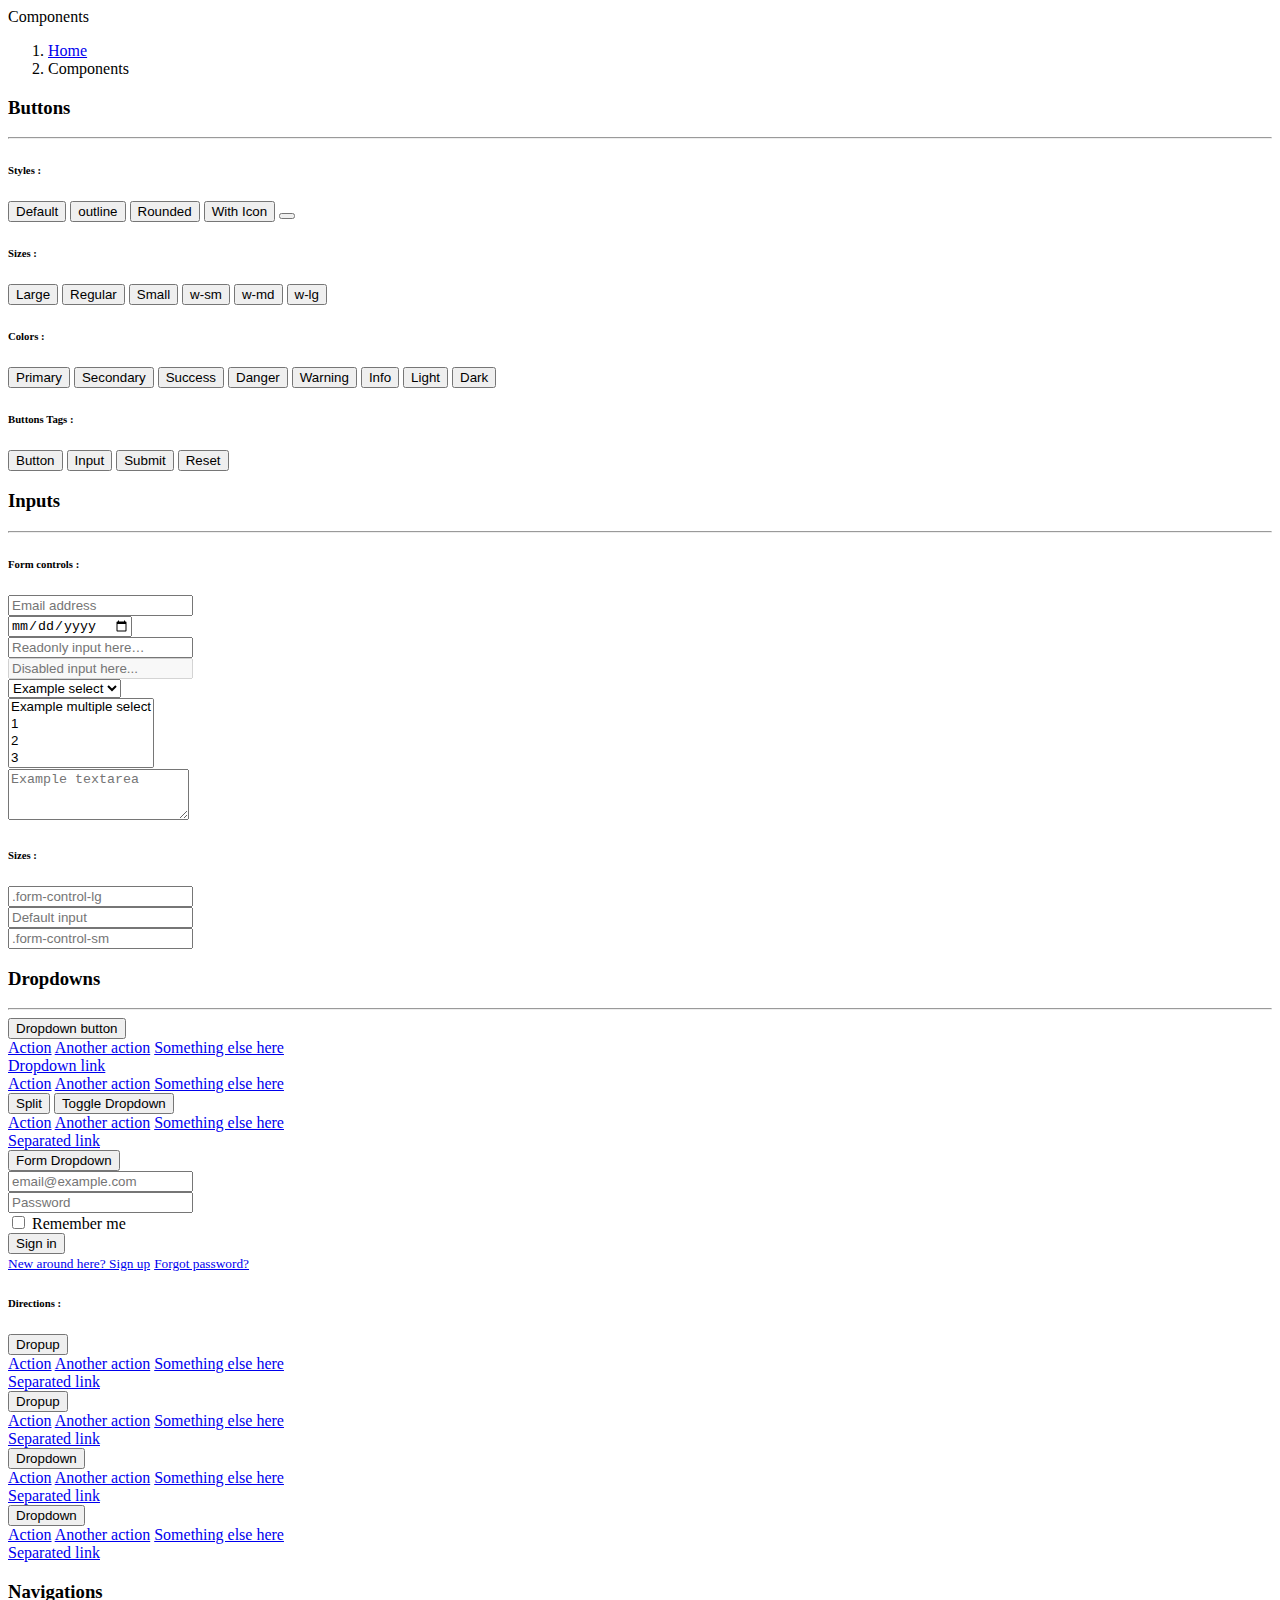
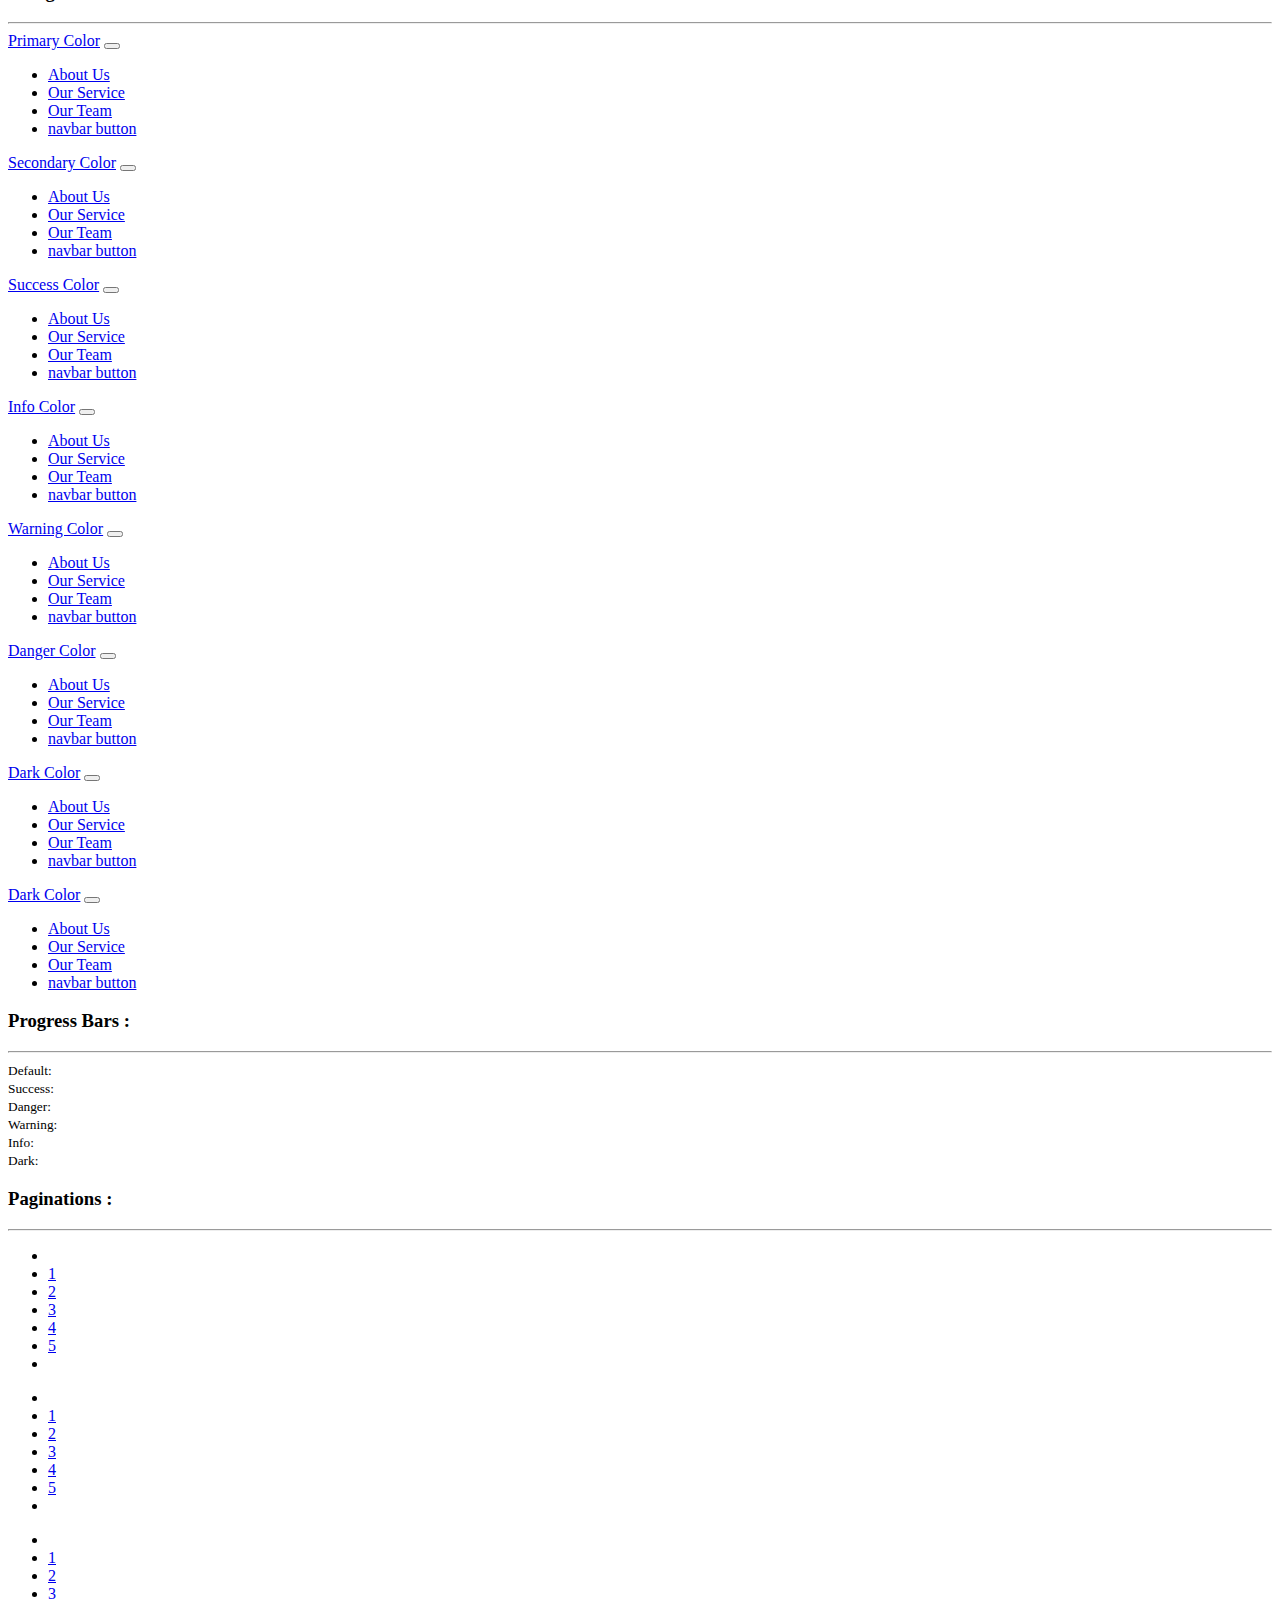
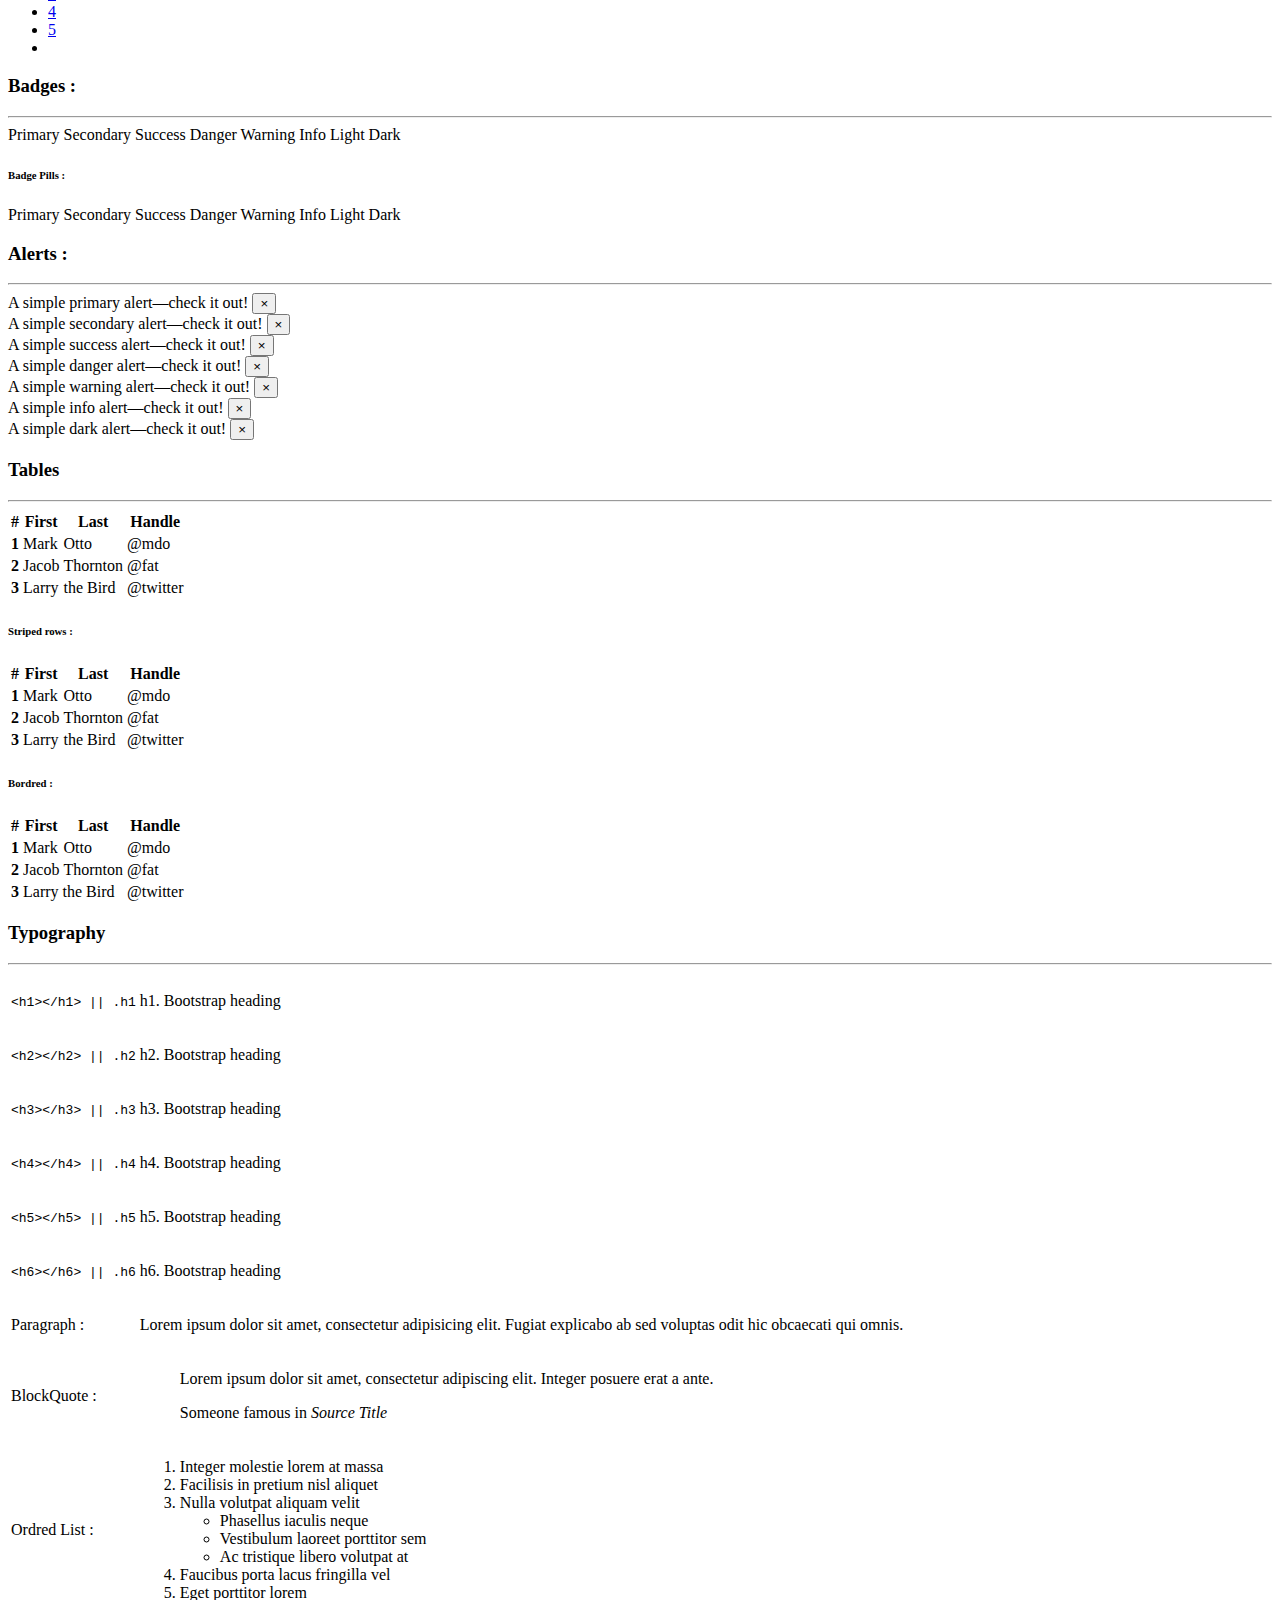
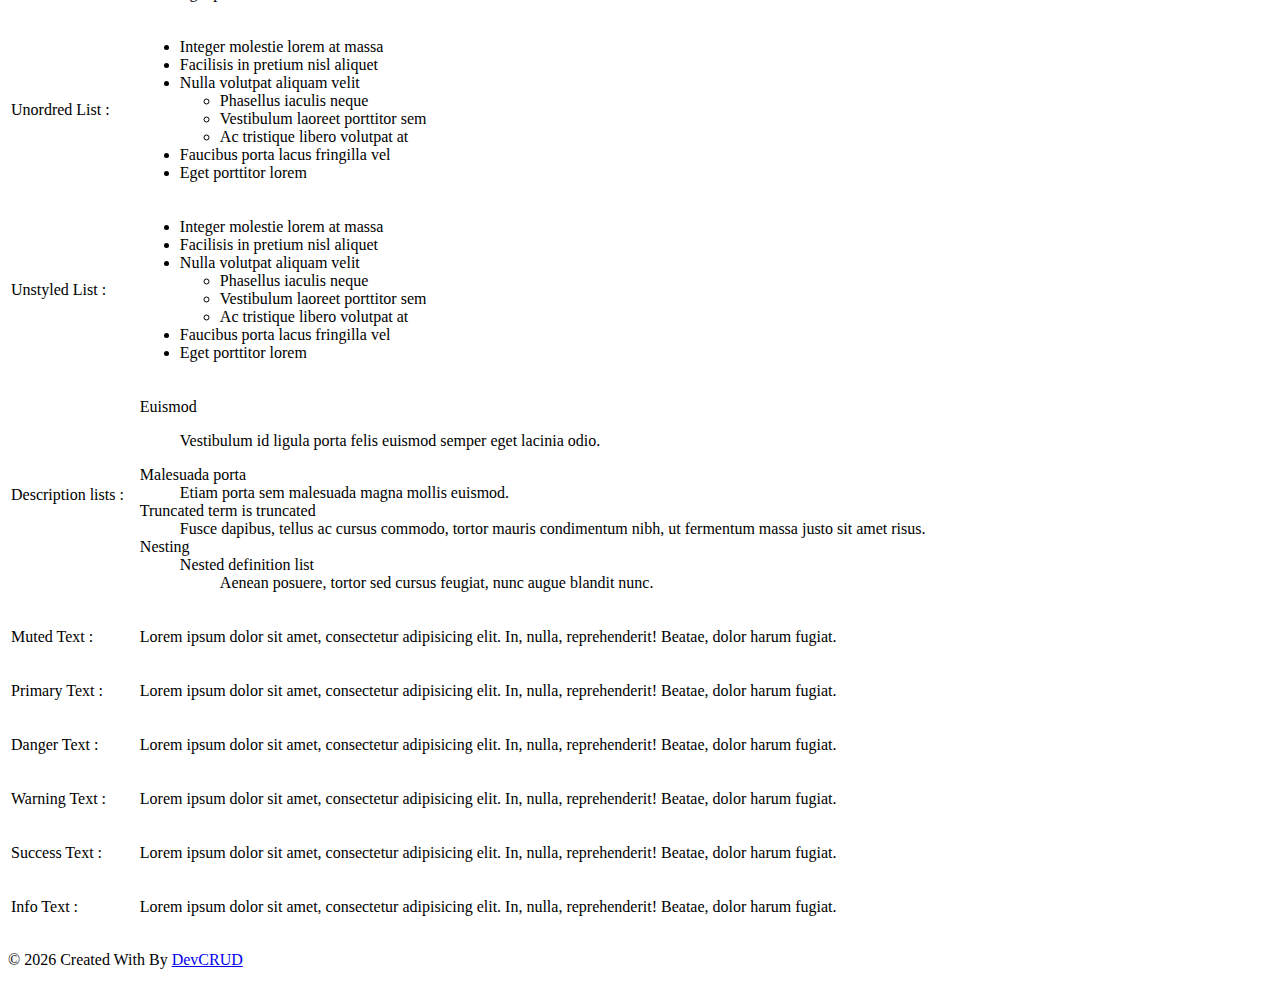
==== components.html @ 2212f85b "Add components.html" ====
<!DOCTYPE html>
<html lang="en">
<head>
   <meta charset="utf-8">
   <meta name="viewport" content="width=device-width, initial-scale=1, shrink-to-fit=no">
   <meta name="description" content="Start your development with JohnDoe landing page.">
   <meta name="author" content="Devcrud">
   <title>JohnDoe Landing page | Components</title>
   <link rel="icon" href="assets/imgs/favicon.png" type="image/png">
   <!-- font icons -->
   <link rel="stylesheet" href="assets/vendors/themify-icons/css/themify-icons.css">
   <!-- Bootstrap + Steller  -->
   <link rel="stylesheet" href="assets/css/johndoe.css">
</head>
<body>

   <!-- Page Header -->
   <header class="header header-mini"> 
      <div class="header-title">Components</div> 
      <nav aria-label="breadcrumb">
         <ol class="breadcrumb">
            <li class="breadcrumb-item"><a href="/">Home</a></li>
            <li class="breadcrumb-item active" aria-current="page">Components</li>
         </ol>
      </nav>
   </header> <!-- End Of Page Header -->

   <!-- main content -->
   <div class="container">

      <!-- Buttons -->
      <h3 class="mt-5">Buttons</h3>
      <hr>
      <h6 class="section-secondary-title">Styles :</h6>
      <button class="btn btn-primary">Default</button>
      <button class="btn btn-outline-primary">outline</button>
      <button class="btn btn-primary rounded">Rounded</button>
      <button class="btn btn-primary rounded"><i class="ti-thumb-up pr-1"></i> With Icon</button>
      <button class="btn btn-primary circle"><i class="ti-heart"></i></button>

      <h6 class="section-secondary-title mt-5">Sizes :</h6>
      <button class="btn btn-primary btn-lg">Large</button>
      <button class="btn btn-primary ">Regular</button>
      <button class="btn btn-primary btn-sm">Small</button>
      <button class="btn btn-primary w-sm ml-3">w-sm</button>
      <button class="btn btn-primary w-md">w-md</button>
      <button class="btn btn-primary w-lg">w-lg</button>

      <h6 class="section-secondary-title mt-5">Colors :</h6>          
      <button type="button" class="btn btn-primary">Primary</button>
      <button type="button" class="btn btn-secondary">Secondary</button>
      <button type="button" class="btn btn-success">Success</button>
      <button type="button" class="btn btn-danger">Danger</button>
      <button type="button" class="btn btn-warning">Warning</button>
      <button type="button" class="btn btn-info">Info</button>
      <button type="button" class="btn btn-light">Light</button>
      <button type="button" class="btn btn-dark">Dark</button>

      <h6 class="section-secondary-title mt-5">Buttons Tags :</h6>
      <button class="btn btn-primary" type="submit">Button</button>
      <input class="btn btn-primary" type="button" value="Input">
      <input class="btn btn-primary" type="submit" value="Submit">
      <input class="btn btn-primary" type="reset" value="Reset">
      
      <!-- devider -->
      <div class="py-5"></div>

      <!-- Inputs -->
      <h3>Inputs</h3>
      <hr>
      <div class="row mt-5">
         <div class="col-md-6">
            <h6 class="section-secondary-title">Form controls :</h6>        
            <div class="form-group">
               <input type="email" class="form-control" id="exampleFormControlInput1" placeholder="Email address">
            </div>
            <div class="form-group">
               <input type="date" class="form-control" id="exampleFormControlInput1" placeholder="Date">
            </div>
            <div class="form-group">
               <input class="form-control" type="text" placeholder="Readonly input here…" readonly>
            </div>
            <div class="form-group">
               <input class="form-control" id="disabledInput" type="text" placeholder="Disabled input here..." disabled>
            </div>
            <div class="form-group">
               <select class="form-control" id="exampleFormControlSelect1">
                  <option>Example select</option>
                  <option>1</option>
                  <option>2</option>
                  <option>3</option>
                  <option>4</option>
                  <option>5</option>
               </select>
            </div>
            <div class="form-group">
               <select multiple class="form-control" id="exampleFormControlSelect2">
                  <option>Example multiple select</option>
                  <option>1</option>
                  <option>2</option>
                  <option>3</option>
                  <option>4</option>
                  <option>5</option>
               </select>
            </div>
            <div class="form-group">
               <textarea class="form-control" id="exampleFormControlTextarea1" rows="3" placeholder="Example textarea"></textarea>
            </div>
         </div>
         <div class="col-md-6">
            <h6 class="section-secondary-title">Sizes :</h6>    
            <div class="form-group">
               <input class="form-control form-control-lg" type="text" placeholder=".form-control-lg">             
            </div>
            <div class="form-group">
               <input class="form-control" type="text" placeholder="Default input">
            </div>
            <div class="form-group">
               <input class="form-control form-control-sm" type="text" placeholder=".form-control-sm"> 
            </div>
         </div>
      </div> <!-- end of inputs -->   

      <!-- devider -->
      <div class="py-5"></div>             

      <!-- Dropdowns -->
      <h3 class="components-section-title font-weight-normal">Dropdowns</h3>
      <hr>
      <div class="dropdown d-inline-block">
         <button class="btn btn-outline-secondary dropdown-toggle" type="button" id="dropdownMenuButton" data-toggle="dropdown" aria-haspopup="true" aria-expanded="false">
         Dropdown button
         </button>
         <div class="dropdown-menu" aria-labelledby="dropdownMenuButton">
         <a class="dropdown-item" href="#">Action</a>
         <a class="dropdown-item" href="#">Another action</a>
         <a class="dropdown-item" href="#">Something else here</a>
         </div>
      </div>
      <div class="dropdown d-inline-block">
         <a class="btn btn-outline-secondary dropdown-toggle" href="#" role="button" id="dropdownMenuLink" data-toggle="dropdown" aria-haspopup="true" aria-expanded="false">
            Dropdown link
         </a>
         <div class="dropdown-menu" aria-labelledby="dropdownMenuLink">
            <a class="dropdown-item" href="#">Action</a>
            <a class="dropdown-item" href="#">Another action</a>
            <a class="dropdown-item" href="#">Something else here</a>
         </div>
      </div>
      <div class="btn-group">
         <button type="button" class="btn btn-outline-secondary">Split</button>
         <button type="button" class="btn btn-outline-secondary dropdown-toggle dropdown-toggle-split" data-toggle="dropdown" aria-haspopup="true" aria-expanded="false">
         <span class="sr-only">Toggle Dropdown</span>
         </button>
         <div class="dropdown-menu">
            <a class="dropdown-item" href="#">Action</a>
            <a class="dropdown-item" href="#">Another action</a>
            <a class="dropdown-item" href="#">Something else here</a>
            <div class="dropdown-divider"></div>
            <a class="dropdown-item" href="#">Separated link</a>
         </div>
      </div>
      <div class="btn-group">
         <button class="btn btn-outline-secondary dropdown-toggle" type="button" id="dropdownMenuButton" data-toggle="dropdown" aria-haspopup="true" aria-expanded="false">
            Form Dropdown
         </button>
         <div class="dropdown-menu form">
            <form class="px-4 py-3">
               <div class="form-group">
                  <input type="email" class="form-control" id="exampleDropdownFormEmail1" placeholder="email@example.com">
               </div>
               <div class="form-group">
                  <input type="password" class="form-control" id="exampleDropdownFormPassword1" placeholder="Password">
               </div>
               <div class="form-check mb-3">
                  <input type="checkbox" class="form-check-input" id="dropdownCheck">
                  <label class="form-check-label" for="dropdownCheck">
                     Remember me
                  </label>
               </div>
               <button type="submit" class="btn btn-primary btn-block">Sign in</button>
            </form>
            <div class="dropdown-divider"></div>
            <a class="dropdown-item" href="#"><small>New around here? Sign up</small></a>
            <a class="dropdown-item" href="#"><small>Forgot password?</small></a>
         </div>
      </div>       
      <h6 class="section-secondary-title mt-5">Directions :</h6>  
      <div class="btn-group dropup">
         <button type="button" class="btn btn-outline-secondary dropdown-toggle" data-toggle="dropdown" aria-haspopup="true" aria-expanded="false">
            Dropup
         </button>
         <div class="dropdown-menu">
            <a class="dropdown-item" href="#">Action</a>
            <a class="dropdown-item" href="#">Another action</a>
            <a class="dropdown-item" href="#">Something else here</a>
            <div class="dropdown-divider"></div>
            <a class="dropdown-item" href="#">Separated link</a>
         </div>
      </div>
      <div class="btn-group dropright">
         <button type="button" class="btn btn-outline-secondary dropdown-toggle" data-toggle="dropdown" aria-haspopup="true" aria-expanded="false">
            Dropup
         </button>
         <div class="dropdown-menu">
            <a class="dropdown-item" href="#">Action</a>
            <a class="dropdown-item" href="#">Another action</a>
            <a class="dropdown-item" href="#">Something else here</a>
            <div class="dropdown-divider"></div>
            <a class="dropdown-item" href="#">Separated link</a>
         </div>
      </div>
      <div class="btn-group">
         <button type="button" class="btn btn-outline-secondary dropdown-toggle" data-toggle="dropdown" aria-haspopup="true" aria-expanded="false">
            Dropdown
         </button>
         <div class="dropdown-menu">
            <a class="dropdown-item" href="#">Action</a>
            <a class="dropdown-item" href="#">Another action</a>
            <a class="dropdown-item" href="#">Something else here</a>
            <div class="dropdown-divider"></div>
            <a class="dropdown-item" href="#">Separated link</a>
         </div>
      </div>
      <div class="btn-group dropleft">
         <button type="button" class="btn btn-outline-secondary dropdown-toggle" data-toggle="dropdown" aria-haspopup="true" aria-expanded="false">
            Dropdown
         </button>
         <div class="dropdown-menu">
            <a class="dropdown-item" href="#">Action</a>
            <a class="dropdown-item" href="#">Another action</a>
            <a class="dropdown-item" href="#">Something else here</a>
            <div class="dropdown-divider"></div>
            <a class="dropdown-item" href="#">Separated link</a>
         </div>
      </div> <!-- end of Dropdowns -->  

      <!-- devider -->
      <div class="py-5"></div>   

      <!-- navbars -->
      <h3 class="components-section-title font-weight-normal mt-5">Navigations</h3>
      <hr>
      <nav class="navbar navbar-expand-sm navbar-dark bg-primary rounded shadow mb-3">
         <div class="container">
            <a class="navbar-brand" href="#">Primary Color</a>
            <button class="navbar-toggler ml-auto" type="button" data-toggle="collapse" data-target="#navbarSupportedContent" aria-controls="navbarSupportedContent" aria-expanded="false" aria-label="Toggle navigation">
            <span class="navbar-toggler-icon"></span>
            </button>
            <div class="collapse navbar-collapse" id="navbarSupportedContent">
               <ul class="navbar-nav ml-auto"> 
                  <li class="nav-item">
                     <a class="nav-link" href="#about">About Us</a>
                  </li>
                  <li class="nav-item">
                     <a class="nav-link" href="#service">Our Service</a>
                  </li>
                  <li class="nav-item">
                     <a class="nav-link" href="#team">Our Team</a>
                  </li>
                  <li class="nav-item">
                     <a href="#book-table" class="ml-4 mt-1 btn btn-light btn-sm">navbar button</a>
                  </li>
               </ul>                       
            </div>
         </div>
      </nav>
      <nav class="navbar navbar-expand-sm navbar-dark bg-secondary rounded shadow mb-3">
         <div class="container">
            <a class="navbar-brand" href="#">Secondary Color</a>
            <button class="navbar-toggler ml-auto" type="button" data-toggle="collapse" data-target="#navbarSupportedContent" aria-controls="navbarSupportedContent" aria-expanded="false" aria-label="Toggle navigation">
            <span class="navbar-toggler-icon"></span>
            </button>
            <div class="collapse navbar-collapse" id="navbarSupportedContent">
               <ul class="navbar-nav ml-auto"> 
                  <li class="nav-item">
                     <a class="nav-link" href="#about">About Us</a>
                  </li>
                  <li class="nav-item">
                     <a class="nav-link" href="#service">Our Service</a>
                  </li>
                  <li class="nav-item">
                     <a class="nav-link" href="#team">Our Team</a>
                  </li>
                  <li class="nav-item">
                     <a href="#book-table" class="ml-4 mt-1 btn btn-light btn-sm">navbar button</a>
                  </li>
               </ul>                       
            </div>
         </div>
      </nav>
      <nav class="navbar navbar-expand-sm navbar-dark bg-success rounded shadow mb-3">
         <div class="container">
            <a class="navbar-brand" href="#">Success Color</a>
            <button class="navbar-toggler ml-auto" type="button" data-toggle="collapse" data-target="#navbarSupportedContent" aria-controls="navbarSupportedContent" aria-expanded="false" aria-label="Toggle navigation">
            <span class="navbar-toggler-icon"></span>
            </button>
            <div class="collapse navbar-collapse" id="navbarSupportedContent">
               <ul class="navbar-nav ml-auto"> 
                  <li class="nav-item">
                     <a class="nav-link" href="#about">About Us</a>
                  </li>
                  <li class="nav-item">
                     <a class="nav-link" href="#service">Our Service</a>
                  </li>
                  <li class="nav-item">
                     <a class="nav-link" href="#team">Our Team</a>
                  </li>
                  <li class="nav-item">
                     <a href="#book-table" class="ml-4 mt-1 btn btn-light btn-sm">navbar button</a>
                  </li>
               </ul>                       
            </div>
         </div>
      </nav>
      <nav class="navbar navbar-expand-sm navbar-dark bg-info rounded shadow mb-3">
         <div class="container">
            <a class="navbar-brand" href="#">Info Color</a>
            <button class="navbar-toggler ml-auto" type="button" data-toggle="collapse" data-target="#navbarSupportedContent" aria-controls="navbarSupportedContent" aria-expanded="false" aria-label="Toggle navigation">
            <span class="navbar-toggler-icon"></span>
            </button>
            <div class="collapse navbar-collapse" id="navbarSupportedContent">
               <ul class="navbar-nav ml-auto"> 
                  <li class="nav-item">
                     <a class="nav-link" href="#about">About Us</a>
                  </li>
                  <li class="nav-item">
                     <a class="nav-link" href="#service">Our Service</a>
                  </li>
                  <li class="nav-item">
                     <a class="nav-link" href="#team">Our Team</a>
                  </li>
                  <li class="nav-item">
                     <a href="#book-table" class="ml-4 mt-1 btn btn-light btn-sm">navbar button</a>
                  </li>
               </ul>                       
            </div>
         </div>
      </nav>
      <nav class="navbar navbar-expand-sm navbar-dark bg-warning rounded shadow mb-3">
         <div class="container">
            <a class="navbar-brand" href="#">Warning Color</a>
            <button class="navbar-toggler ml-auto" type="button" data-toggle="collapse" data-target="#navbarSupportedContent" aria-controls="navbarSupportedContent" aria-expanded="false" aria-label="Toggle navigation">
            <span class="navbar-toggler-icon"></span>
            </button>
            <div class="collapse navbar-collapse" id="navbarSupportedContent">
               <ul class="navbar-nav ml-auto"> 
                  <li class="nav-item">
                     <a class="nav-link" href="#about">About Us</a>
                  </li>
                  <li class="nav-item">
                     <a class="nav-link" href="#service">Our Service</a>
                  </li>
                  <li class="nav-item">
                     <a class="nav-link" href="#team">Our Team</a>
                  </li>
                  <li class="nav-item">
                     <a href="#book-table" class="ml-4 mt-1 btn btn-light btn-sm">navbar button</a>
                  </li>
               </ul>                       
            </div>
         </div>
      </nav>
      <nav class="navbar navbar-expand-sm navbar-dark bg-danger rounded shadow mb-3">
         <div class="container">
            <a class="navbar-brand" href="#">Danger Color</a>
            <button class="navbar-toggler ml-auto" type="button" data-toggle="collapse" data-target="#navbarSupportedContent" aria-controls="navbarSupportedContent" aria-expanded="false" aria-label="Toggle navigation">
            <span class="navbar-toggler-icon"></span>
            </button>
            <div class="collapse navbar-collapse" id="navbarSupportedContent">
               <ul class="navbar-nav ml-auto"> 
                  <li class="nav-item">
                     <a class="nav-link" href="#about">About Us</a>
                  </li>
                  <li class="nav-item">
                     <a class="nav-link" href="#service">Our Service</a>
                  </li>
                  <li class="nav-item">
                     <a class="nav-link" href="#team">Our Team</a>
                  </li>
                  <li class="nav-item">
                     <a href="#book-table" class="ml-4 mt-1 btn btn-light btn-sm">navbar button</a>
                  </li>
               </ul>                       
            </div>
         </div>
      </nav>
      <nav class="navbar navbar-expand-sm navbar-dark bg-dark rounded shadow mb-3">
         <div class="container">
            <a class="navbar-brand" href="#">Dark Color</a>
            <button class="navbar-toggler ml-auto" type="button" data-toggle="collapse" data-target="#navbarSupportedContent" aria-controls="navbarSupportedContent" aria-expanded="false" aria-label="Toggle navigation">
            <span class="navbar-toggler-icon"></span>
            </button>
            <div class="collapse navbar-collapse" id="navbarSupportedContent">
               <ul class="navbar-nav ml-auto"> 
                  <li class="nav-item">
                     <a class="nav-link" href="#about">About Us</a>
                  </li>
                  <li class="nav-item">
                     <a class="nav-link" href="#service">Our Service</a>
                  </li>
                  <li class="nav-item">
                     <a class="nav-link" href="#team">Our Team</a>
                  </li>
                  <li class="nav-item">
                     <a href="#book-table" class="ml-4 mt-1 btn btn-primary btn-sm">navbar button</a>
                  </li>
               </ul>                       
            </div>
         </div>
      </nav>
      <nav class="navbar navbar-expand-sm navbar-light bg-light rounded shadow mb-3">
         <div class="container">
            <a class="navbar-brand" href="#">Dark Color</a>
            <button class="navbar-toggler ml-auto" type="button" data-toggle="collapse" data-target="#navbarSupportedContent" aria-controls="navbarSupportedContent" aria-expanded="false" aria-label="Toggle navigation">
            <span class="navbar-toggler-icon"></span>
            </button>
            <div class="collapse navbar-collapse" id="navbarSupportedContent">
               <ul class="navbar-nav ml-auto"> 
                  <li class="nav-item">
                     <a class="nav-link" href="#about">About Us</a>
                  </li>
                  <li class="nav-item">
                     <a class="nav-link" href="#service">Our Service</a>
                  </li>
                  <li class="nav-item">
                     <a class="nav-link" href="#team">Our Team</a>
                  </li>
                  <li class="nav-item">
                     <a href="#book-table" class="ml-4 mt-1 btn btn-dark btn-sm">navbar button</a>
                  </li>
               </ul>                       
            </div>
         </div>
      </nav>
      <!-- End of navbars -->

      <!-- devider -->
      <div class="py-5"></div>   
      
      <!-- progress bars -->
      <div class="row justify-content-between">
         <div class="col-md-5">
            <h3 class="components-section-title font-weight-normal mt-5">Progress Bars :</h3>
            <hr>
            <small>Default: </small>
            <div class="progress mt-2 mb-3">
               <div class="progress-bar" role="progressbar" style="width: 90%" aria-valuenow="25" aria-valuemin="0" aria-valuemax="100"></div>
            </div>
            <small>Success:</small>
            <div class="progress mt-2 mb-3">
               <div class="progress-bar bg-success" role="progressbar" style="width: 90%" aria-valuenow="25" aria-valuemin="0" aria-valuemax="100"></div>
            </div>
            <small>Danger:</small>
            <div class="progress mt-2 mb-3">
               <div class="progress-bar bg-danger" role="progressbar" style="width: 90%" aria-valuenow="25" aria-valuemin="0" aria-valuemax="100"></div>
            </div>
            <small>Warning:</small>
            <div class="progress mt-2 mb-3">
               <div class="progress-bar bg-warning" role="progressbar" style="width: 90%" aria-valuenow="25" aria-valuemin="0" aria-valuemax="100"></div>
            </div>
            <small>Info:</small>
            <div class="progress mt-2 mb-3">
               <div class="progress-bar bg-info" role="progressbar" style="width: 90%" aria-valuenow="25" aria-valuemin="0" aria-valuemax="100"></div>
            </div>
            <small>Dark:</small>
            <div class="progress mt-2 mb-3">
               <div class="progress-bar bg-dark" role="progressbar" style="width: 90%" aria-valuenow="25" aria-valuemin="0" aria-valuemax="100"></div>
            </div>
         </div>
         <div class="col-md-6">
            <h3 class="components-section-title font-weight-normal mt-5">Paginations :</h3>
            <hr>
            <nav aria-label="Page navigation example">
               <ul class="pagination pagination-sm">
                  <li class="page-item"><a class="page-link" href="#"><i class="ti-angle-double-left"></i></a></li>
                  <li class="page-item"><a class="page-link" href="#">1</a></li>
                  <li class="page-item"><a class="page-link" href="#">2</a></li>
                  <li class="page-item active"><a class="page-link" href="#">3</a></li>
                  <li class="page-item"><a class="page-link" href="#">4</a></li>
                  <li class="page-item"><a class="page-link" href="#">5</a></li>
                  <li class="page-item"><a class="page-link" href="#"><i class="ti-angle-double-right"></i></a></li>
               </ul>
            </nav>
            <nav aria-label="Page navigation example">
               <ul class="pagination">
               <li class="page-item"><a class="page-link" href="#"><i class="ti-angle-double-left"></i></a></li>
                  <li class="page-item"><a class="page-link" href="#">1</a></li>
                  <li class="page-item"><a class="page-link" href="#">2</a></li>
                  <li class="page-item active"><a class="page-link" href="#">3</a></li>
                  <li class="page-item"><a class="page-link" href="#">4</a></li>
                  <li class="page-item"><a class="page-link" href="#">5</a></li>
                  <li class="page-item"><a class="page-link" href="#"><i class="ti-angle-double-right"></i></a></li>
               </ul>
            </nav>
            <nav aria-label="Page navigation example">
               <ul class="pagination pagination-lg">
                  <li class="page-item"><a class="page-link" href="#"><i class="ti-angle-double-left"></i></a></li>
                  <li class="page-item"><a class="page-link" href="#">1</a></li>
                  <li class="page-item"><a class="page-link" href="#">2</a></li>
                  <li class="page-item active"><a class="page-link" href="#">3</a></li>
                  <li class="page-item"><a class="page-link" href="#">4</a></li>
                  <li class="page-item"><a class="page-link" href="#">5</a></li>
                  <li class="page-item"><a class="page-link" href="#"><i class="ti-angle-double-right"></i></a></li>
               </ul>
            </nav>

            <!-- Badges -->
            <h3 class="components-section-title font-weight-normal mt-5">Badges :</h3>
            <hr>
            <span class="badge badge-primary">Primary</span>
            <span class="badge badge-secondary">Secondary</span>
            <span class="badge badge-success">Success</span>
            <span class="badge badge-danger">Danger</span>
            <span class="badge badge-warning">Warning</span>
            <span class="badge badge-info">Info</span>
            <span class="badge badge-light">Light</span>
            <span class="badge badge-dark">Dark</span>
            <h6 class="section-secondary-title mt-4 mb-2">Badge Pills :</h6>
            <span class="badge badge-pill badge-primary">Primary</span>
            <span class="badge badge-pill badge-secondary">Secondary</span>
            <span class="badge badge-pill badge-success">Success</span>
            <span class="badge badge-pill badge-danger">Danger</span>
            <span class="badge badge-pill badge-warning">Warning</span>
            <span class="badge badge-pill badge-info">Info</span>
            <span class="badge badge-pill badge-light">Light</span>
            <span class="badge badge-pill badge-dark">Dark</span>
         </div>
      </div> <!-- End of Progress bars -->

      <!-- devider -->
      <div class="py-5"></div>  

      <!-- Alerts -->
      <h3 class="components-section-title font-weight-normal mt-5">Alerts :</h3>
      <hr>
      <div class="alert alert-primary alert-dismissible fade show" role="alert">
         A simple primary alert—check it out!
         <button type="button" class="close" data-dismiss="alert" aria-label="Close">
            <span aria-hidden="true">&times;</span>
         </button>
      </div>
      <div class="alert alert-secondary alert-dismissible fade show" role="alert">
         A simple secondary alert—check it out!
         <button type="button" class="close" data-dismiss="alert" aria-label="Close">
            <span aria-hidden="true">&times;</span>
         </button>
      </div>
      <div class="alert alert-success alert-dismissible fade show" role="alert">
         A simple success alert—check it out!
         <button type="button" class="close" data-dismiss="alert" aria-label="Close">
            <span aria-hidden="true">&times;</span>
         </button>
      </div>
      <div class="alert alert-danger alert-dismissible fade show" role="alert">
         A simple danger alert—check it out!
         <button type="button" class="close" data-dismiss="alert" aria-label="Close">
            <span aria-hidden="true">&times;</span>
         </button>
      </div>
      <div class="alert alert-warning alert-dismissible fade show" role="alert">
         A simple warning alert—check it out!
         <button type="button" class="close" data-dismiss="alert" aria-label="Close">
            <span aria-hidden="true">&times;</span>
         </button>
      </div>
      <div class="alert alert-info alert-dismissible fade show" role="alert">
         A simple info alert—check it out!
         <button type="button" class="close" data-dismiss="alert" aria-label="Close">
            <span aria-hidden="true">&times;</span>
         </button>
      </div>
      <div class="alert alert-dark alert-dismissible fade show" role="alert">
         A simple dark alert—check it out!
         <button type="button" class="close" data-dismiss="alert" aria-label="Close">
            <span aria-hidden="true">&times;</span>
         </button>
      </div>
      <!-- end of alerts -->

      <!-- devider -->
      <div class="py-5"></div> 
   
      <!-- tables -->
      <h3 class="components-section-title">Tables</h3>
      <hr>
      <table class="table">
         <thead>
            <tr>
               <th scope="col">#</th>
               <th scope="col">First</th>
               <th scope="col">Last</th>
               <th scope="col">Handle</th>
            </tr>
         </thead>
         <tbody>
            <tr>
               <th scope="row">1</th>
               <td>Mark</td>
               <td>Otto</td>
               <td>@mdo</td>
            </tr>
            <tr>
               <th scope="row">2</th>
               <td>Jacob</td>
               <td>Thornton</td>
               <td>@fat</td>
            </tr>
            <tr>
               <th scope="row">3</th>
               <td>Larry</td>
               <td>the Bird</td>
               <td>@twitter</td>
            </tr>
         </tbody>
      </table>

      <h6 class="section-secondary-title mt-5">Striped rows :</h6>
      <table class="table table-striped">
         <thead>
            <tr>
               <th scope="col">#</th>
               <th scope="col">First</th>
               <th scope="col">Last</th>
               <th scope="col">Handle</th>
            </tr>
         </thead>
         <tbody>
            <tr>
               <th scope="row">1</th>
               <td>Mark</td>
               <td>Otto</td>
               <td>@mdo</td>
            </tr>
            <tr>
               <th scope="row">2</th>
               <td>Jacob</td>
               <td>Thornton</td>
               <td>@fat</td>
            </tr>
            <tr>
               <th scope="row">3</th>
               <td>Larry</td>
               <td>the Bird</td>
               <td>@twitter</td>
            </tr>
         </tbody>
      </table>

      <h6 class="section-secondary-title mt-5">Bordred :</h6>
      <table class="table table-bordered">
         <thead>
            <tr>
               <th scope="col">#</th>
               <th scope="col">First</th>
               <th scope="col">Last</th>
               <th scope="col">Handle</th>
            </tr>
         </thead>
         <tbody>
            <tr>
               <th scope="row">1</th>
               <td>Mark</td>
               <td>Otto</td>
               <td>@mdo</td>
            </tr>
            <tr>
               <th scope="row">2</th>
               <td>Jacob</td>
               <td>Thornton</td>
               <td>@fat</td>
            </tr>
            <tr>
               <th scope="row">3</th>
               <td colspan="2">Larry the Bird</td>
               <td>@twitter</td>
            </tr>
         </tbody>
      </table>
      <!-- end of tables -->

      <!-- devider -->
      <div class="py-5"></div> 

      <!-- typography -->
      <h3 class="components-section-title">Typography</h3>
      <hr>
     
      <table class="table table-borderless v-align-center">
         <tbody>
            <tr>
               <td>
                  <p><code class="highlighter-rouge">&lt;h1&gt;&lt;/h1&gt; || .h1</code></p>
               </td>
               <td class="w-75"><span class="h1">h1. Bootstrap heading</span></td>
            </tr>
            <tr>
               <td>
                  <p><code class="highlighter-rouge">&lt;h2&gt;&lt;/h2&gt; || .h2</code></p>
               </td>
               <td><span class="h2">h2. Bootstrap heading</span></td>
            </tr>
            <tr>
               <td>
                  <p><code class="highlighter-rouge">&lt;h3&gt;&lt;/h3&gt; || .h3</code></p>
               </td>
               <td><span class="h3">h3. Bootstrap heading</span></td>
            </tr>
            <tr>
               <td>
                  <p><code class="highlighter-rouge">&lt;h4&gt;&lt;/h4&gt; || .h4</code></p>
               </td>
               <td><span class="h4">h4. Bootstrap heading</span></td>
            </tr>
            <tr>
               <td>
                  <p><code class="highlighter-rouge">&lt;h5&gt;&lt;/h5&gt; || .h5</code></p>
               </td>
               <td><span class="h5">h5. Bootstrap heading</span></td>
            </tr>
            <tr>
               <td>
                  <p><code class="highlighter-rouge">&lt;h6&gt;&lt;/h6&gt; || .h6</code></p>
               </td>
               <td><span class="h6">h6. Bootstrap heading</span></td>
            </tr>
            <tr>
               <td>
                  <p class="font-weight-bold text-muted">Paragraph :</p>
               </td>
               <td><p>Lorem ipsum dolor sit amet, consectetur adipisicing elit. Fugiat explicabo ab sed voluptas odit hic obcaecati qui omnis.</p></td>
            </tr>
            <tr>
               <td>
                  <p class="font-weight-bold text-muted">BlockQuote :</p>
               </td>
               <td>
                  <blockquote class="blockquote">
                     <p class="mb-0">Lorem ipsum dolor sit amet, consectetur adipiscing elit. Integer posuere erat a ante.</p>
                     <footer class="blockquote-footer">Someone famous in <cite title="Source Title">Source Title</cite></footer>
                  </blockquote>
               </td>
            </tr>

            
            <tr>
               <td><p class="font-weight-bold text-muted">Ordred List :</p></td>
               <td>
                  <ol>
                     <li>Integer molestie lorem at massa</li>
                     <li>Facilisis in pretium nisl aliquet</li>
                     <li>Nulla volutpat aliquam velit
                        <ul>
                           <li>Phasellus iaculis neque</li>
                           <li>Vestibulum laoreet porttitor sem</li>
                           <li>Ac tristique libero volutpat at</li>
                        </ul>
                     </li>
                     <li>Faucibus porta lacus fringilla vel</li>
                     <li>Eget porttitor lorem</li>
                  </ol>
               </td>
            </tr>
            <tr>
               <td><p class="font-weight-bold text-muted">Unordred List :</p></td>
               <td>
                  <ul >
                     <li>Integer molestie lorem at massa</li>
                     <li>Facilisis in pretium nisl aliquet</li>
                     <li>Nulla volutpat aliquam velit
                        <ul>
                           <li>Phasellus iaculis neque</li>
                           <li>Vestibulum laoreet porttitor sem</li>
                           <li>Ac tristique libero volutpat at</li>
                        </ul>
                     </li>
                     <li>Faucibus porta lacus fringilla vel</li>
                     <li>Eget porttitor lorem</li>
                  </ul>
               </td>
            </tr>
            <tr>
               <td><p class="font-weight-bold text-muted">Unstyled List :</p></td>
               <td>
                  <ul class="list-unstyled">
                     <li>Integer molestie lorem at massa</li>
                     <li>Facilisis in pretium nisl aliquet</li>
                     <li>Nulla volutpat aliquam velit
                        <ul>
                           <li>Phasellus iaculis neque</li>
                           <li>Vestibulum laoreet porttitor sem</li>
                           <li>Ac tristique libero volutpat at</li>
                        </ul>
                     </li>
                     <li>Faucibus porta lacus fringilla vel</li>
                     <li>Eget porttitor lorem</li>
                  </ul>
               </td>
            </tr>
            <tr>
               <td class="font-weight-bold text-muted">Description lists : </td>
               <td>
                  <dl class="row">
                     <dt class="col-sm-3">Euismod</dt>
                     <dd class="col-sm-9">
                        <p>Vestibulum id ligula porta felis euismod semper eget lacinia odio.</p>
                     </dd>

                     <dt class="col-sm-3">Malesuada porta</dt>
                     <dd class="col-sm-9">Etiam porta sem malesuada magna mollis euismod.</dd>

                     <dt class="col-sm-3 text-truncate">Truncated term is truncated</dt>
                     <dd class="col-sm-9">Fusce dapibus, tellus ac cursus commodo, tortor mauris condimentum nibh, ut fermentum massa justo sit amet risus.</dd>

                     <dt class="col-sm-3">Nesting</dt>
                     <dd class="col-sm-9">
                        <dl class="row">
                           <dt class="col-sm-4">Nested definition list</dt>
                           <dd class="col-sm-8">Aenean posuere, tortor sed cursus feugiat, nunc augue blandit nunc.</dd>
                        </dl>
                     </dd>
                  </dl>
               </td>
            </tr>
            <tr>
               <td>
                  <p class="font-weight-bold text-muted">Muted Text :</p>
               </td>
               <td>
                  <p class="text-muted">Lorem ipsum dolor sit amet, consectetur adipisicing elit. In, nulla, reprehenderit! Beatae, dolor harum fugiat.</p>
               </td>
            </tr>
            <tr>
               <td>
                  <p class="font-weight-bold text-muted">Primary Text :</p>
               </td>
               <td>
                  <p class="text-primary">Lorem ipsum dolor sit amet, consectetur adipisicing elit. In, nulla, reprehenderit! Beatae, dolor harum fugiat.</p>
               </td>
            </tr>
            <tr>
               <td>
                  <p class="font-weight-bold text-muted">Danger Text :</p>
               </td>
               <td>
                  <p class="text-danger">Lorem ipsum dolor sit amet, consectetur adipisicing elit. In, nulla, reprehenderit! Beatae, dolor harum fugiat.</p>
               </td>
            </tr>
            <tr>
               <td>
                  <p class="font-weight-bold text-muted">Warning Text :</p>
               </td>
               <td>
                  <p class="text-warning">Lorem ipsum dolor sit amet, consectetur adipisicing elit. In, nulla, reprehenderit! Beatae, dolor harum fugiat.</p>
               </td>
            </tr>
            <tr>
               <td>
                  <p class="font-weight-bold text-muted">Success Text :</p>
               </td>
               <td>
                  <p class="text-success">Lorem ipsum dolor sit amet, consectetur adipisicing elit. In, nulla, reprehenderit! Beatae, dolor harum fugiat.</p>
               </td>
            </tr>
            <tr>
               <td>
                  <p class="font-weight-bold text-muted">Info Text :</p>
               </td>
               <td>
                  <p class="text-info">Lorem ipsum dolor sit amet, consectetur adipisicing elit. In, nulla, reprehenderit! Beatae, dolor harum fugiat.</p>
               </td>
            </tr>
         </tbody>
      </table>
   </div>
   <!-- end of typography -->

   <!-- Page Footer -->
   <footer class="footer py-3">
        <div class="container">
            <p class="small mb-0 text-light">
                &copy; <script>document.write(new Date().getFullYear())</script> Created With <i class="ti-heart text-danger"></i> By <a href="http://devcrud.com" target="_blank"><span class="text-danger" title="Bootstrap 4 Themes and Dashboards">DevCRUD</span></a> 
            </p>
        </div>
    </footer>
   <!-- End of Page Footer -->  
   
   <!-- core  -->
   <script src="assets/vendors/jquery/jquery-3.4.1.js"></script>
   <script src="assets/vendors/bootstrap/bootstrap.bundle.js"></script>

</body>
</html>
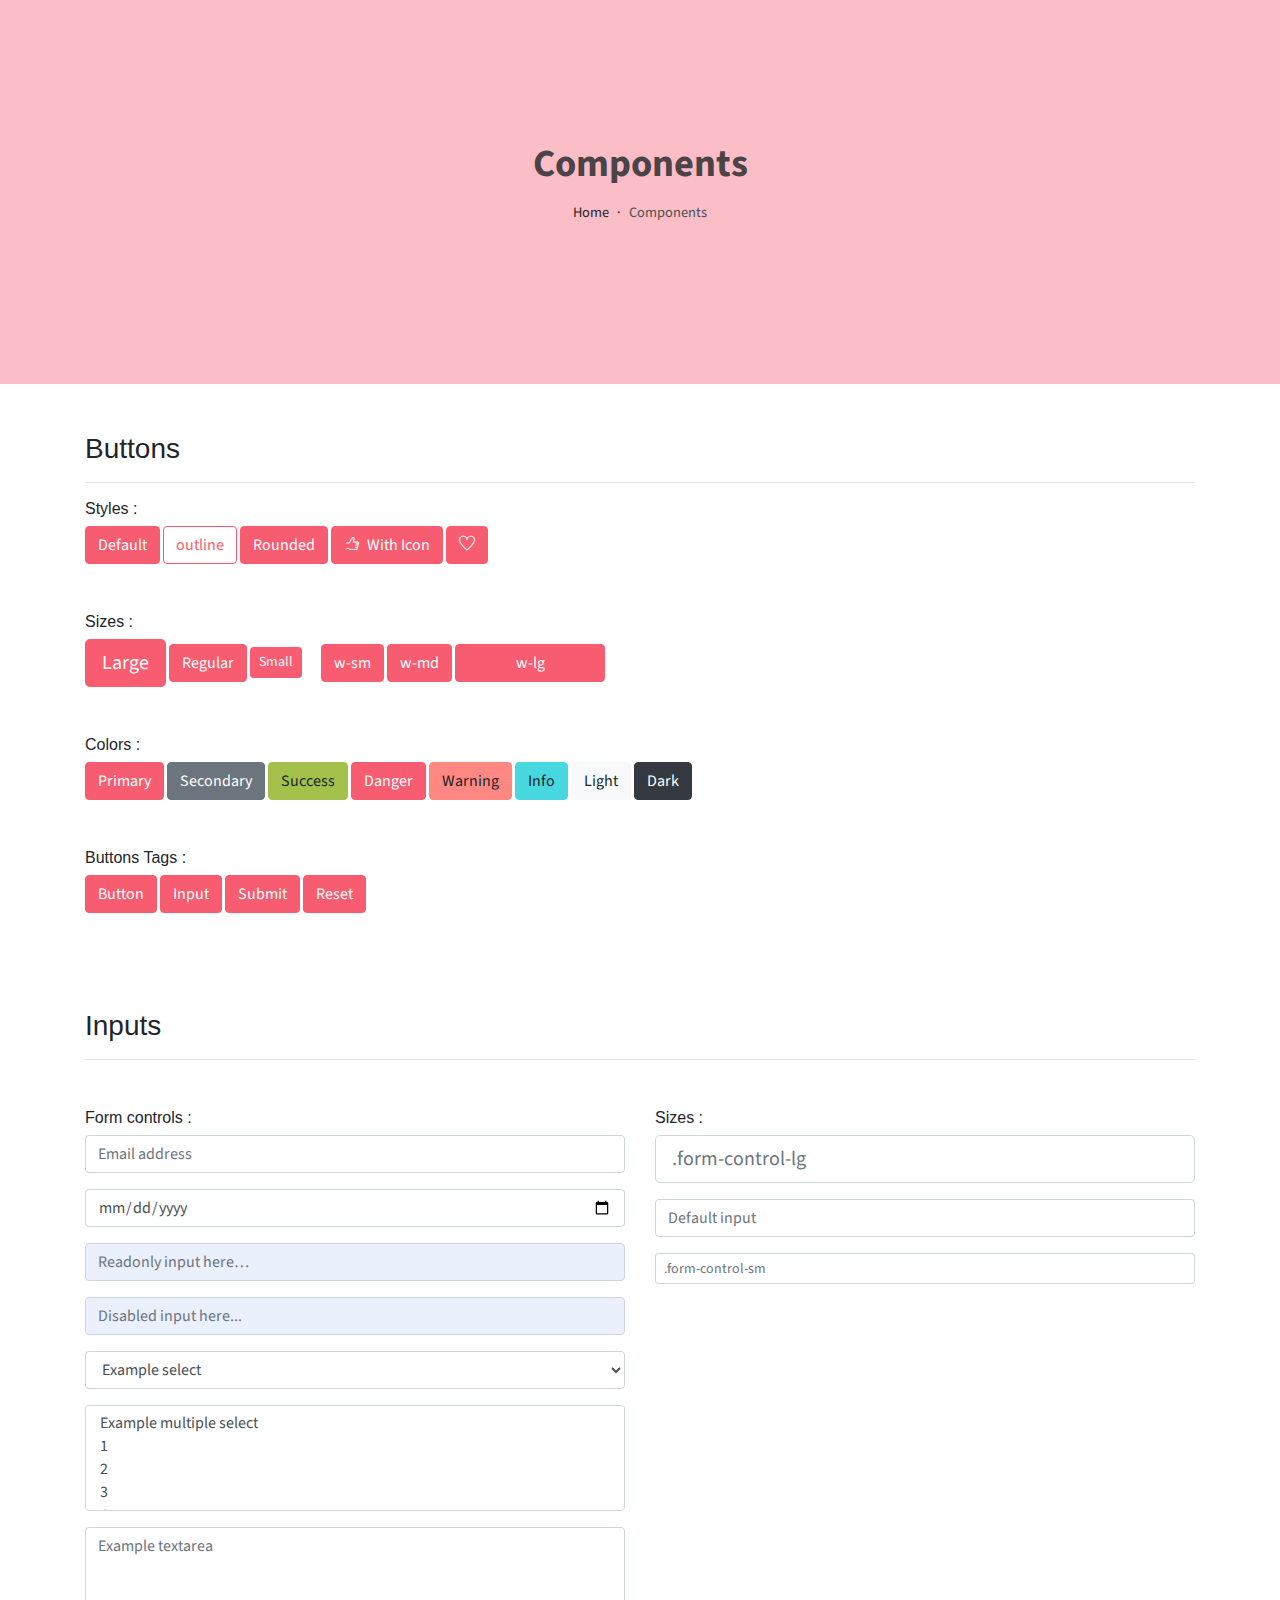
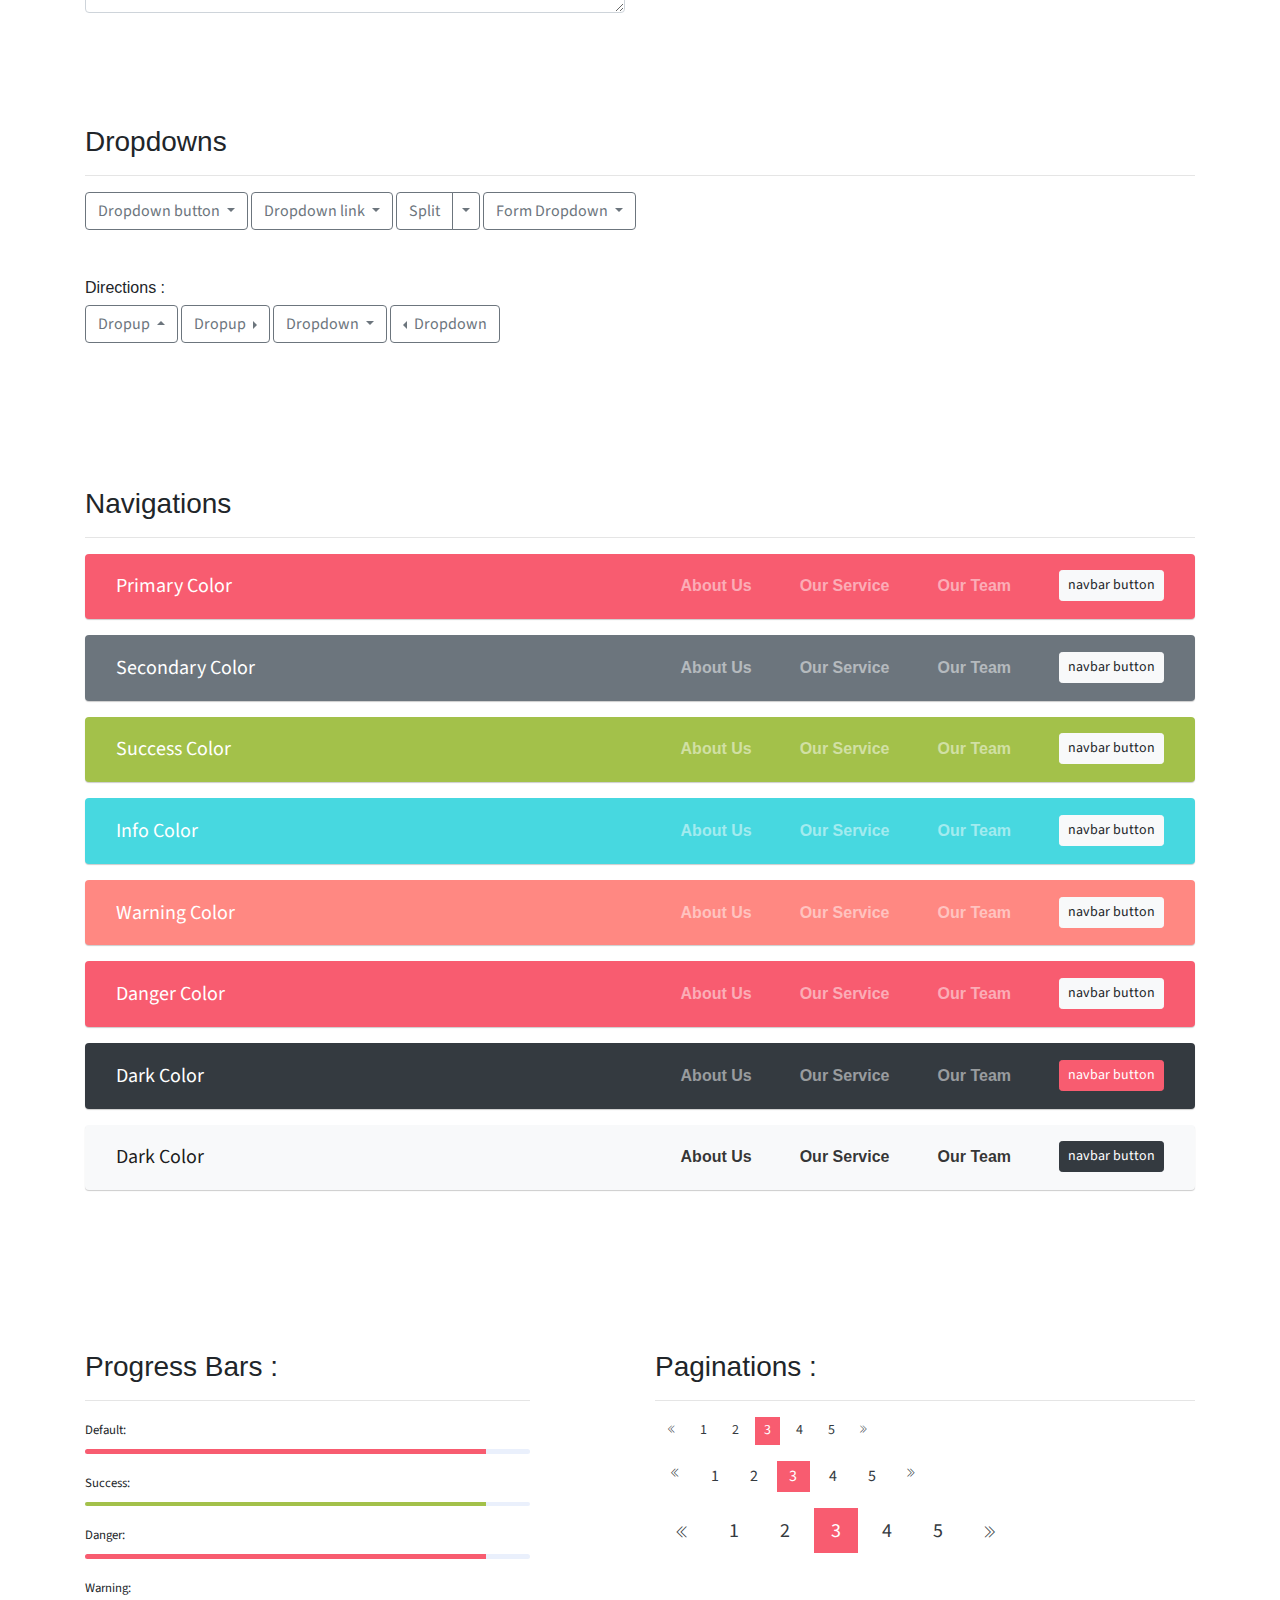
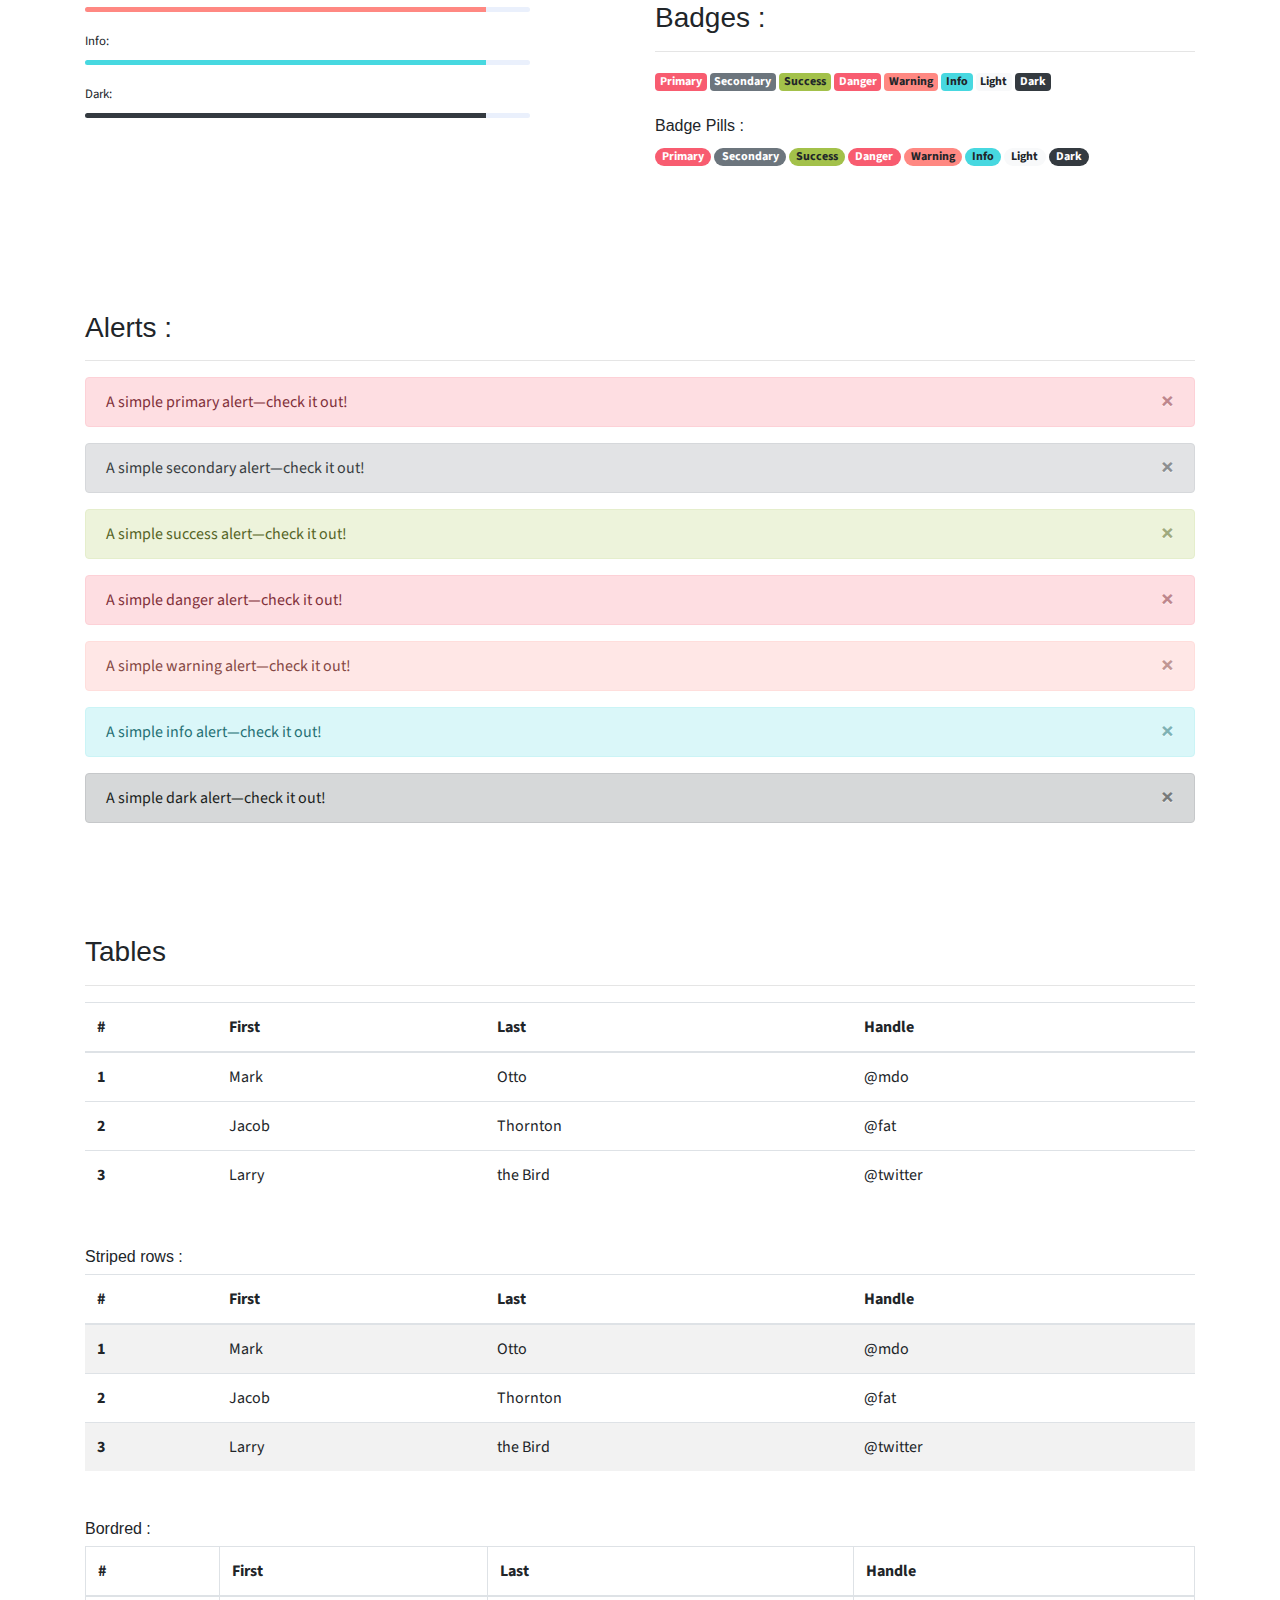
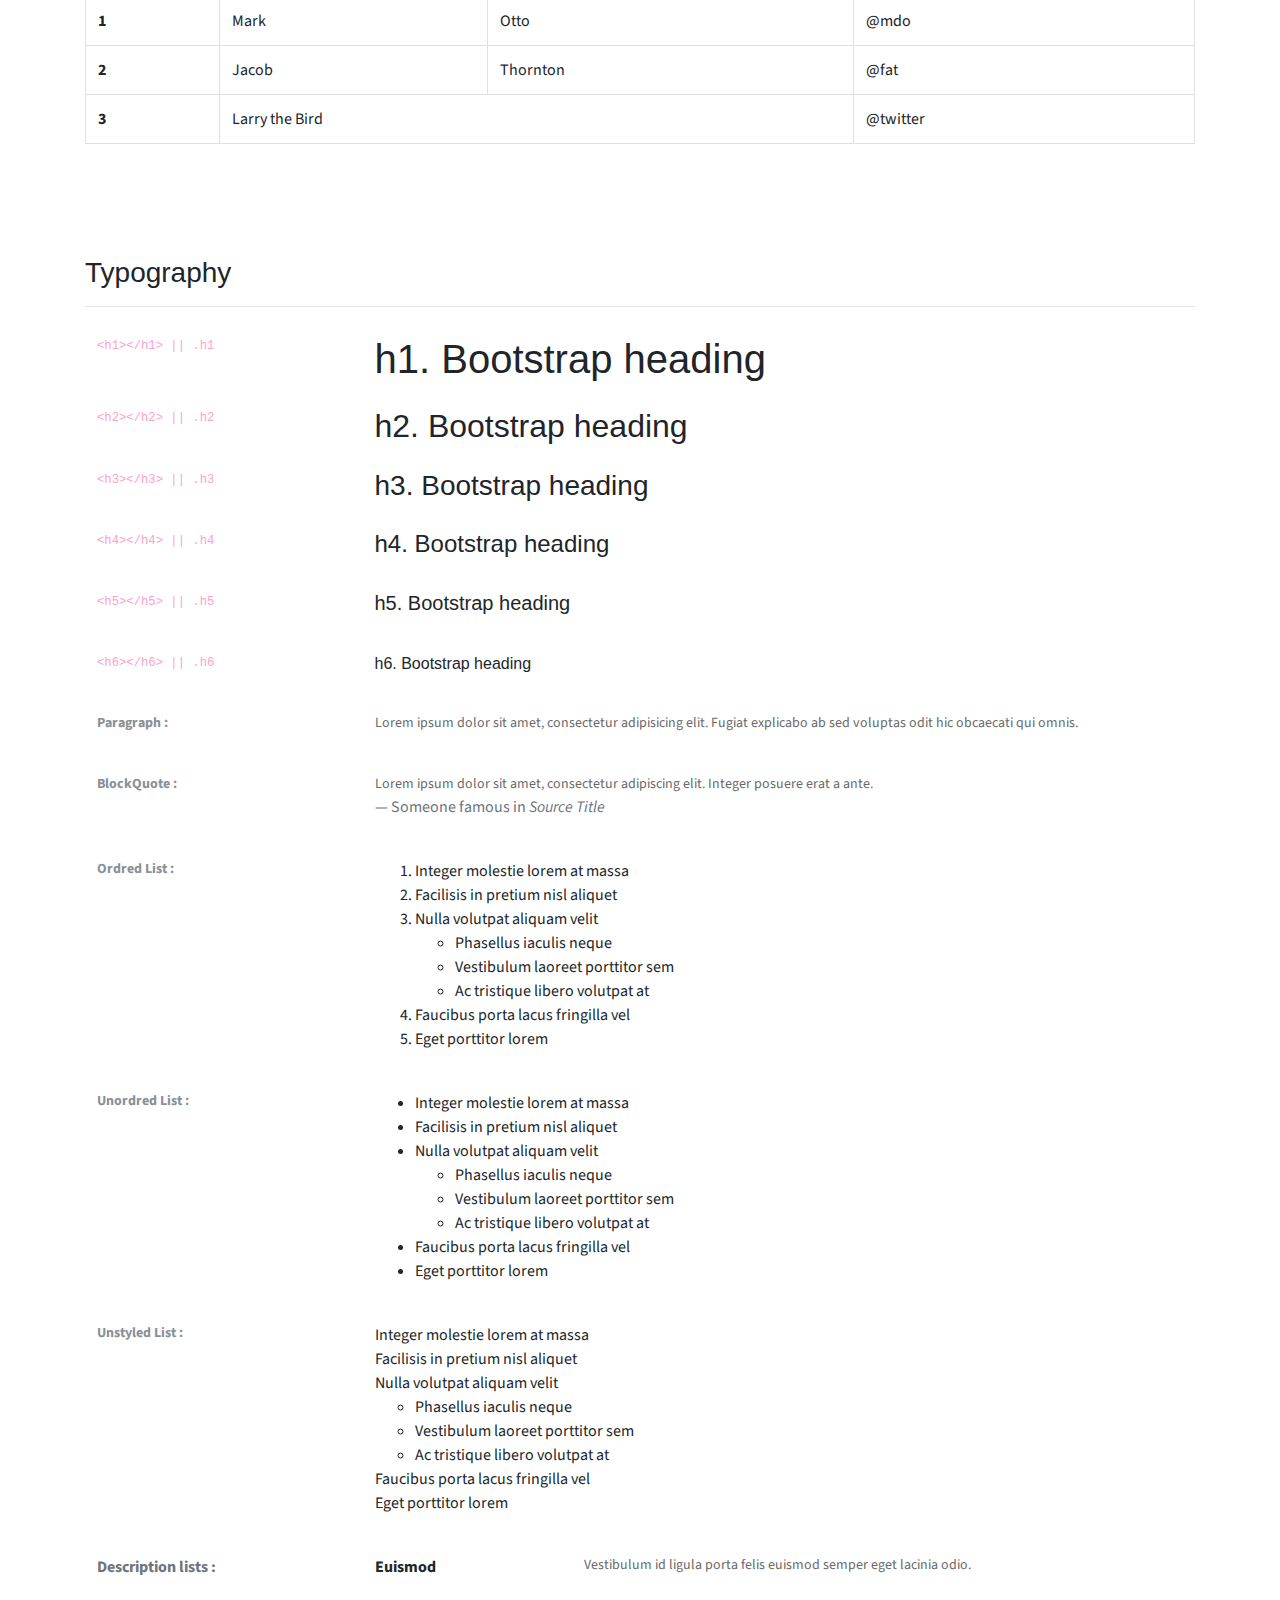
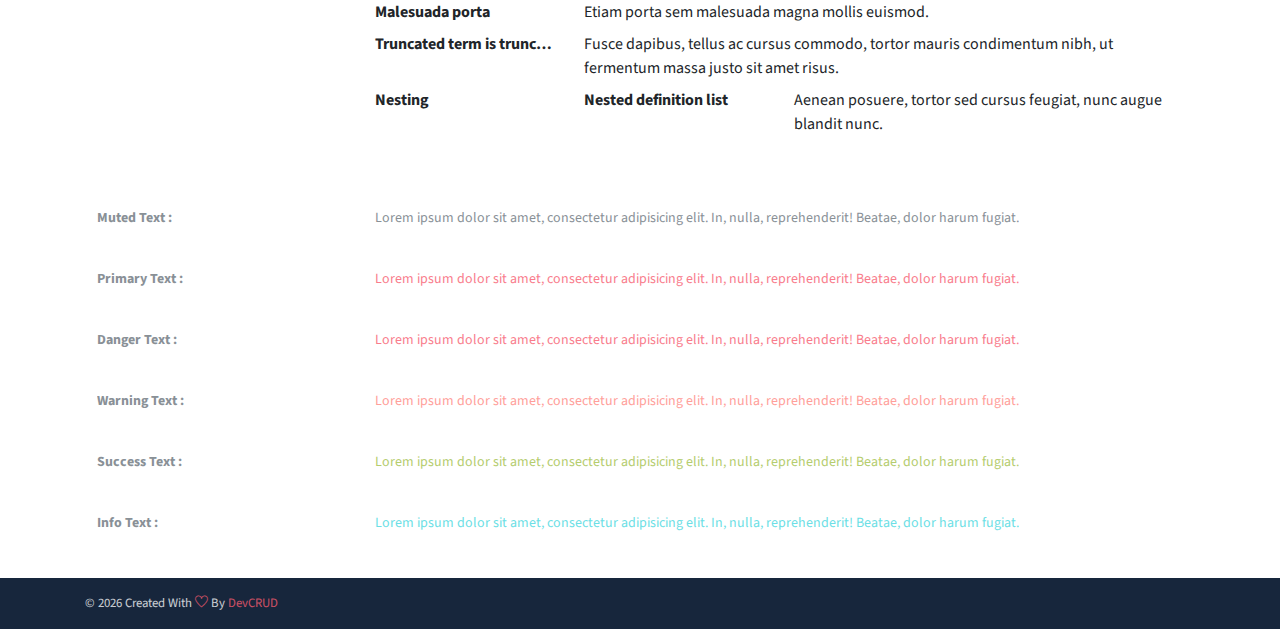
==== commit 0ccd7b73: "Change file path from assets folder changes" ====
--- a/components.html
+++ b/components.html
@@ -6,11 +6,11 @@
    <meta name="description" content="Start your development with JohnDoe landing page.">
    <meta name="author" content="Devcrud">
    <title>JohnDoe Landing page | Components</title>
-   <link rel="icon" href="assets/imgs/favicon.png" type="image/png">
+   <link rel="icon" href="imgs/favicon.png" type="image/png">
    <!-- font icons -->
-   <link rel="stylesheet" href="assets/vendors/themify-icons/css/themify-icons.css">
+   <link rel="stylesheet" href="vendors/themify-icons/css/themify-icons.css">
    <!-- Bootstrap + Steller  -->
-   <link rel="stylesheet" href="assets/css/johndoe.css">
+   <link rel="stylesheet" href="css/johndoe.css">
 </head>
 <body>
 
@@ -886,8 +886,8 @@
    <!-- End of Page Footer -->  
    
    <!-- core  -->
-   <script src="assets/vendors/jquery/jquery-3.4.1.js"></script>
-   <script src="assets/vendors/bootstrap/bootstrap.bundle.js"></script>
+   <script src="vendors/jquery/jquery-3.4.1.js"></script>
+   <script src="vendors/bootstrap/bootstrap.bundle.js"></script>
 
 </body>
 </html>
--- a/vendors/themify-icons/css/themify-icons.css
+++ b/vendors/themify-icons/css/themify-icons.css
@@ -0,0 +1,1081 @@
+@font-face {
+	font-family: 'themify';
+	src:url("../fonts/themify.eot?-fvbane");
+	src:url("../fonts/themify.eot?#iefix-fvbane") format("embedded-opentype"),
+		url("../fonts/themify.woff?-fvbane") format("woff"),
+		url("../fonts/themify.ttf?-fvbane") format("truetype"),
+		url("../fonts/themify.svg?-fvbane#themify") format("svg");
+	font-weight: normal;
+	font-style: normal;
+}
+
+[class^="ti-"], [class*=" ti-"] {
+	font-family: 'themify';
+	speak: none;
+	font-style: normal;
+	font-weight: normal;
+	font-variant: normal;
+	text-transform: none;
+	line-height: 1;
+
+	/* Better Font Rendering =========== */
+	-webkit-font-smoothing: antialiased;
+	-moz-osx-font-smoothing: grayscale;
+}
+
+.ti-wand:before {
+	content: "\e600";
+}
+.ti-volume:before {
+	content: "\e601";
+}
+.ti-user:before {
+	content: "\e602";
+}
+.ti-unlock:before {
+	content: "\e603";
+}
+.ti-unlink:before {
+	content: "\e604";
+}
+.ti-trash:before {
+	content: "\e605";
+}
+.ti-thought:before {
+	content: "\e606";
+}
+.ti-target:before {
+	content: "\e607";
+}
+.ti-tag:before {
+	content: "\e608";
+}
+.ti-tablet:before {
+	content: "\e609";
+}
+.ti-star:before {
+	content: "\e60a";
+}
+.ti-spray:before {
+	content: "\e60b";
+}
+.ti-signal:before {
+	content: "\e60c";
+}
+.ti-shopping-cart:before {
+	content: "\e60d";
+}
+.ti-shopping-cart-full:before {
+	content: "\e60e";
+}
+.ti-settings:before {
+	content: "\e60f";
+}
+.ti-search:before {
+	content: "\e610";
+}
+.ti-zoom-in:before {
+	content: "\e611";
+}
+.ti-zoom-out:before {
+	content: "\e612";
+}
+.ti-cut:before {
+	content: "\e613";
+}
+.ti-ruler:before {
+	content: "\e614";
+}
+.ti-ruler-pencil:before {
+	content: "\e615";
+}
+.ti-ruler-alt:before {
+	content: "\e616";
+}
+.ti-bookmark:before {
+	content: "\e617";
+}
+.ti-bookmark-alt:before {
+	content: "\e618";
+}
+.ti-reload:before {
+	content: "\e619";
+}
+.ti-plus:before {
+	content: "\e61a";
+}
+.ti-pin:before {
+	content: "\e61b";
+}
+.ti-pencil:before {
+	content: "\e61c";
+}
+.ti-pencil-alt:before {
+	content: "\e61d";
+}
+.ti-paint-roller:before {
+	content: "\e61e";
+}
+.ti-paint-bucket:before {
+	content: "\e61f";
+}
+.ti-na:before {
+	content: "\e620";
+}
+.ti-mobile:before {
+	content: "\e621";
+}
+.ti-minus:before {
+	content: "\e622";
+}
+.ti-medall:before {
+	content: "\e623";
+}
+.ti-medall-alt:before {
+	content: "\e624";
+}
+.ti-marker:before {
+	content: "\e625";
+}
+.ti-marker-alt:before {
+	content: "\e626";
+}
+.ti-arrow-up:before {
+	content: "\e627";
+}
+.ti-arrow-right:before {
+	content: "\e628";
+}
+.ti-arrow-left:before {
+	content: "\e629";
+}
+.ti-arrow-down:before {
+	content: "\e62a";
+}
+.ti-lock:before {
+	content: "\e62b";
+}
+.ti-location-arrow:before {
+	content: "\e62c";
+}
+.ti-link:before {
+	content: "\e62d";
+}
+.ti-layout:before {
+	content: "\e62e";
+}
+.ti-layers:before {
+	content: "\e62f";
+}
+.ti-layers-alt:before {
+	content: "\e630";
+}
+.ti-key:before {
+	content: "\e631";
+}
+.ti-import:before {
+	content: "\e632";
+}
+.ti-image:before {
+	content: "\e633";
+}
+.ti-heart:before {
+	content: "\e634";
+}
+.ti-heart-broken:before {
+	content: "\e635";
+}
+.ti-hand-stop:before {
+	content: "\e636";
+}
+.ti-hand-open:before {
+	content: "\e637";
+}
+.ti-hand-drag:before {
+	content: "\e638";
+}
+.ti-folder:before {
+	content: "\e639";
+}
+.ti-flag:before {
+	content: "\e63a";
+}
+.ti-flag-alt:before {
+	content: "\e63b";
+}
+.ti-flag-alt-2:before {
+	content: "\e63c";
+}
+.ti-eye:before {
+	content: "\e63d";
+}
+.ti-export:before {
+	content: "\e63e";
+}
+.ti-exchange-vertical:before {
+	content: "\e63f";
+}
+.ti-desktop:before {
+	content: "\e640";
+}
+.ti-cup:before {
+	content: "\e641";
+}
+.ti-crown:before {
+	content: "\e642";
+}
+.ti-comments:before {
+	content: "\e643";
+}
+.ti-comment:before {
+	content: "\e644";
+}
+.ti-comment-alt:before {
+	content: "\e645";
+}
+.ti-close:before {
+	content: "\e646";
+}
+.ti-clip:before {
+	content: "\e647";
+}
+.ti-angle-up:before {
+	content: "\e648";
+}
+.ti-angle-right:before {
+	content: "\e649";
+}
+.ti-angle-left:before {
+	content: "\e64a";
+}
+.ti-angle-down:before {
+	content: "\e64b";
+}
+.ti-check:before {
+	content: "\e64c";
+}
+.ti-check-box:before {
+	content: "\e64d";
+}
+.ti-camera:before {
+	content: "\e64e";
+}
+.ti-announcement:before {
+	content: "\e64f";
+}
+.ti-brush:before {
+	content: "\e650";
+}
+.ti-briefcase:before {
+	content: "\e651";
+}
+.ti-bolt:before {
+	content: "\e652";
+}
+.ti-bolt-alt:before {
+	content: "\e653";
+}
+.ti-blackboard:before {
+	content: "\e654";
+}
+.ti-bag:before {
+	content: "\e655";
+}
+.ti-move:before {
+	content: "\e656";
+}
+.ti-arrows-vertical:before {
+	content: "\e657";
+}
+.ti-arrows-horizontal:before {
+	content: "\e658";
+}
+.ti-fullscreen:before {
+	content: "\e659";
+}
+.ti-arrow-top-right:before {
+	content: "\e65a";
+}
+.ti-arrow-top-left:before {
+	content: "\e65b";
+}
+.ti-arrow-circle-up:before {
+	content: "\e65c";
+}
+.ti-arrow-circle-right:before {
+	content: "\e65d";
+}
+.ti-arrow-circle-left:before {
+	content: "\e65e";
+}
+.ti-arrow-circle-down:before {
+	content: "\e65f";
+}
+.ti-angle-double-up:before {
+	content: "\e660";
+}
+.ti-angle-double-right:before {
+	content: "\e661";
+}
+.ti-angle-double-left:before {
+	content: "\e662";
+}
+.ti-angle-double-down:before {
+	content: "\e663";
+}
+.ti-zip:before {
+	content: "\e664";
+}
+.ti-world:before {
+	content: "\e665";
+}
+.ti-wheelchair:before {
+	content: "\e666";
+}
+.ti-view-list:before {
+	content: "\e667";
+}
+.ti-view-list-alt:before {
+	content: "\e668";
+}
+.ti-view-grid:before {
+	content: "\e669";
+}
+.ti-uppercase:before {
+	content: "\e66a";
+}
+.ti-upload:before {
+	content: "\e66b";
+}
+.ti-underline:before {
+	content: "\e66c";
+}
+.ti-truck:before {
+	content: "\e66d";
+}
+.ti-timer:before {
+	content: "\e66e";
+}
+.ti-ticket:before {
+	content: "\e66f";
+}
+.ti-thumb-up:before {
+	content: "\e670";
+}
+.ti-thumb-down:before {
+	content: "\e671";
+}
+.ti-text:before {
+	content: "\e672";
+}
+.ti-stats-up:before {
+	content: "\e673";
+}
+.ti-stats-down:before {
+	content: "\e674";
+}
+.ti-split-v:before {
+	content: "\e675";
+}
+.ti-split-h:before {
+	content: "\e676";
+}
+.ti-smallcap:before {
+	content: "\e677";
+}
+.ti-shine:before {
+	content: "\e678";
+}
+.ti-shift-right:before {
+	content: "\e679";
+}
+.ti-shift-left:before {
+	content: "\e67a";
+}
+.ti-shield:before {
+	content: "\e67b";
+}
+.ti-notepad:before {
+	content: "\e67c";
+}
+.ti-server:before {
+	content: "\e67d";
+}
+.ti-quote-right:before {
+	content: "\e67e";
+}
+.ti-quote-left:before {
+	content: "\e67f";
+}
+.ti-pulse:before {
+	content: "\e680";
+}
+.ti-printer:before {
+	content: "\e681";
+}
+.ti-power-off:before {
+	content: "\e682";
+}
+.ti-plug:before {
+	content: "\e683";
+}
+.ti-pie-chart:before {
+	content: "\e684";
+}
+.ti-paragraph:before {
+	content: "\e685";
+}
+.ti-panel:before {
+	content: "\e686";
+}
+.ti-package:before {
+	content: "\e687";
+}
+.ti-music:before {
+	content: "\e688";
+}
+.ti-music-alt:before {
+	content: "\e689";
+}
+.ti-mouse:before {
+	content: "\e68a";
+}
+.ti-mouse-alt:before {
+	content: "\e68b";
+}
+.ti-money:before {
+	content: "\e68c";
+}
+.ti-microphone:before {
+	content: "\e68d";
+}
+.ti-menu:before {
+	content: "\e68e";
+}
+.ti-menu-alt:before {
+	content: "\e68f";
+}
+.ti-map:before {
+	content: "\e690";
+}
+.ti-map-alt:before {
+	content: "\e691";
+}
+.ti-loop:before {
+	content: "\e692";
+}
+.ti-location-pin:before {
+	content: "\e693";
+}
+.ti-list:before {
+	content: "\e694";
+}
+.ti-light-bulb:before {
+	content: "\e695";
+}
+.ti-Italic:before {
+	content: "\e696";
+}
+.ti-info:before {
+	content: "\e697";
+}
+.ti-infinite:before {
+	content: "\e698";
+}
+.ti-id-badge:before {
+	content: "\e699";
+}
+.ti-hummer:before {
+	content: "\e69a";
+}
+.ti-home:before {
+	content: "\e69b";
+}
+.ti-help:before {
+	content: "\e69c";
+}
+.ti-headphone:before {
+	content: "\e69d";
+}
+.ti-harddrives:before {
+	content: "\e69e";
+}
+.ti-harddrive:before {
+	content: "\e69f";
+}
+.ti-gift:before {
+	content: "\e6a0";
+}
+.ti-game:before {
+	content: "\e6a1";
+}
+.ti-filter:before {
+	content: "\e6a2";
+}
+.ti-files:before {
+	content: "\e6a3";
+}
+.ti-file:before {
+	content: "\e6a4";
+}
+.ti-eraser:before {
+	content: "\e6a5";
+}
+.ti-envelope:before {
+	content: "\e6a6";
+}
+.ti-download:before {
+	content: "\e6a7";
+}
+.ti-direction:before {
+	content: "\e6a8";
+}
+.ti-direction-alt:before {
+	content: "\e6a9";
+}
+.ti-dashboard:before {
+	content: "\e6aa";
+}
+.ti-control-stop:before {
+	content: "\e6ab";
+}
+.ti-control-shuffle:before {
+	content: "\e6ac";
+}
+.ti-control-play:before {
+	content: "\e6ad";
+}
+.ti-control-pause:before {
+	content: "\e6ae";
+}
+.ti-control-forward:before {
+	content: "\e6af";
+}
+.ti-control-backward:before {
+	content: "\e6b0";
+}
+.ti-cloud:before {
+	content: "\e6b1";
+}
+.ti-cloud-up:before {
+	content: "\e6b2";
+}
+.ti-cloud-down:before {
+	content: "\e6b3";
+}
+.ti-clipboard:before {
+	content: "\e6b4";
+}
+.ti-car:before {
+	content: "\e6b5";
+}
+.ti-calendar:before {
+	content: "\e6b6";
+}
+.ti-book:before {
+	content: "\e6b7";
+}
+.ti-bell:before {
+	content: "\e6b8";
+}
+.ti-basketball:before {
+	content: "\e6b9";
+}
+.ti-bar-chart:before {
+	content: "\e6ba";
+}
+.ti-bar-chart-alt:before {
+	content: "\e6bb";
+}
+.ti-back-right:before {
+	content: "\e6bc";
+}
+.ti-back-left:before {
+	content: "\e6bd";
+}
+.ti-arrows-corner:before {
+	content: "\e6be";
+}
+.ti-archive:before {
+	content: "\e6bf";
+}
+.ti-anchor:before {
+	content: "\e6c0";
+}
+.ti-align-right:before {
+	content: "\e6c1";
+}
+.ti-align-left:before {
+	content: "\e6c2";
+}
+.ti-align-justify:before {
+	content: "\e6c3";
+}
+.ti-align-center:before {
+	content: "\e6c4";
+}
+.ti-alert:before {
+	content: "\e6c5";
+}
+.ti-alarm-clock:before {
+	content: "\e6c6";
+}
+.ti-agenda:before {
+	content: "\e6c7";
+}
+.ti-write:before {
+	content: "\e6c8";
+}
+.ti-window:before {
+	content: "\e6c9";
+}
+.ti-widgetized:before {
+	content: "\e6ca";
+}
+.ti-widget:before {
+	content: "\e6cb";
+}
+.ti-widget-alt:before {
+	content: "\e6cc";
+}
+.ti-wallet:before {
+	content: "\e6cd";
+}
+.ti-video-clapper:before {
+	content: "\e6ce";
+}
+.ti-video-camera:before {
+	content: "\e6cf";
+}
+.ti-vector:before {
+	content: "\e6d0";
+}
+.ti-themify-logo:before {
+	content: "\e6d1";
+}
+.ti-themify-favicon:before {
+	content: "\e6d2";
+}
+.ti-themify-favicon-alt:before {
+	content: "\e6d3";
+}
+.ti-support:before {
+	content: "\e6d4";
+}
+.ti-stamp:before {
+	content: "\e6d5";
+}
+.ti-split-v-alt:before {
+	content: "\e6d6";
+}
+.ti-slice:before {
+	content: "\e6d7";
+}
+.ti-shortcode:before {
+	content: "\e6d8";
+}
+.ti-shift-right-alt:before {
+	content: "\e6d9";
+}
+.ti-shift-left-alt:before {
+	content: "\e6da";
+}
+.ti-ruler-alt-2:before {
+	content: "\e6db";
+}
+.ti-receipt:before {
+	content: "\e6dc";
+}
+.ti-pin2:before {
+	content: "\e6dd";
+}
+.ti-pin-alt:before {
+	content: "\e6de";
+}
+.ti-pencil-alt2:before {
+	content: "\e6df";
+}
+.ti-palette:before {
+	content: "\e6e0";
+}
+.ti-more:before {
+	content: "\e6e1";
+}
+.ti-more-alt:before {
+	content: "\e6e2";
+}
+.ti-microphone-alt:before {
+	content: "\e6e3";
+}
+.ti-magnet:before {
+	content: "\e6e4";
+}
+.ti-line-double:before {
+	content: "\e6e5";
+}
+.ti-line-dotted:before {
+	content: "\e6e6";
+}
+.ti-line-dashed:before {
+	content: "\e6e7";
+}
+.ti-layout-width-full:before {
+	content: "\e6e8";
+}
+.ti-layout-width-default:before {
+	content: "\e6e9";
+}
+.ti-layout-width-default-alt:before {
+	content: "\e6ea";
+}
+.ti-layout-tab:before {
+	content: "\e6eb";
+}
+.ti-layout-tab-window:before {
+	content: "\e6ec";
+}
+.ti-layout-tab-v:before {
+	content: "\e6ed";
+}
+.ti-layout-tab-min:before {
+	content: "\e6ee";
+}
+.ti-layout-slider:before {
+	content: "\e6ef";
+}
+.ti-layout-slider-alt:before {
+	content: "\e6f0";
+}
+.ti-layout-sidebar-right:before {
+	content: "\e6f1";
+}
+.ti-layout-sidebar-none:before {
+	content: "\e6f2";
+}
+.ti-layout-sidebar-left:before {
+	content: "\e6f3";
+}
+.ti-layout-placeholder:before {
+	content: "\e6f4";
+}
+.ti-layout-menu:before {
+	content: "\e6f5";
+}
+.ti-layout-menu-v:before {
+	content: "\e6f6";
+}
+.ti-layout-menu-separated:before {
+	content: "\e6f7";
+}
+.ti-layout-menu-full:before {
+	content: "\e6f8";
+}
+.ti-layout-media-right-alt:before {
+	content: "\e6f9";
+}
+.ti-layout-media-right:before {
+	content: "\e6fa";
+}
+.ti-layout-media-overlay:before {
+	content: "\e6fb";
+}
+.ti-layout-media-overlay-alt:before {
+	content: "\e6fc";
+}
+.ti-layout-media-overlay-alt-2:before {
+	content: "\e6fd";
+}
+.ti-layout-media-left-alt:before {
+	content: "\e6fe";
+}
+.ti-layout-media-left:before {
+	content: "\e6ff";
+}
+.ti-layout-media-center-alt:before {
+	content: "\e700";
+}
+.ti-layout-media-center:before {
+	content: "\e701";
+}
+.ti-layout-list-thumb:before {
+	content: "\e702";
+}
+.ti-layout-list-thumb-alt:before {
+	content: "\e703";
+}
+.ti-layout-list-post:before {
+	content: "\e704";
+}
+.ti-layout-list-large-image:before {
+	content: "\e705";
+}
+.ti-layout-line-solid:before {
+	content: "\e706";
+}
+.ti-layout-grid4:before {
+	content: "\e707";
+}
+.ti-layout-grid3:before {
+	content: "\e708";
+}
+.ti-layout-grid2:before {
+	content: "\e709";
+}
+.ti-layout-grid2-thumb:before {
+	content: "\e70a";
+}
+.ti-layout-cta-right:before {
+	content: "\e70b";
+}
+.ti-layout-cta-left:before {
+	content: "\e70c";
+}
+.ti-layout-cta-center:before {
+	content: "\e70d";
+}
+.ti-layout-cta-btn-right:before {
+	content: "\e70e";
+}
+.ti-layout-cta-btn-left:before {
+	content: "\e70f";
+}
+.ti-layout-column4:before {
+	content: "\e710";
+}
+.ti-layout-column3:before {
+	content: "\e711";
+}
+.ti-layout-column2:before {
+	content: "\e712";
+}
+.ti-layout-accordion-separated:before {
+	content: "\e713";
+}
+.ti-layout-accordion-merged:before {
+	content: "\e714";
+}
+.ti-layout-accordion-list:before {
+	content: "\e715";
+}
+.ti-ink-pen:before {
+	content: "\e716";
+}
+.ti-info-alt:before {
+	content: "\e717";
+}
+.ti-help-alt:before {
+	content: "\e718";
+}
+.ti-headphone-alt:before {
+	content: "\e719";
+}
+.ti-hand-point-up:before {
+	content: "\e71a";
+}
+.ti-hand-point-right:before {
+	content: "\e71b";
+}
+.ti-hand-point-left:before {
+	content: "\e71c";
+}
+.ti-hand-point-down:before {
+	content: "\e71d";
+}
+.ti-gallery:before {
+	content: "\e71e";
+}
+.ti-face-smile:before {
+	content: "\e71f";
+}
+.ti-face-sad:before {
+	content: "\e720";
+}
+.ti-credit-card:before {
+	content: "\e721";
+}
+.ti-control-skip-forward:before {
+	content: "\e722";
+}
+.ti-control-skip-backward:before {
+	content: "\e723";
+}
+.ti-control-record:before {
+	content: "\e724";
+}
+.ti-control-eject:before {
+	content: "\e725";
+}
+.ti-comments-smiley:before {
+	content: "\e726";
+}
+.ti-brush-alt:before {
+	content: "\e727";
+}
+.ti-youtube:before {
+	content: "\e728";
+}
+.ti-vimeo:before {
+	content: "\e729";
+}
+.ti-twitter:before {
+	content: "\e72a";
+}
+.ti-time:before {
+	content: "\e72b";
+}
+.ti-tumblr:before {
+	content: "\e72c";
+}
+.ti-skype:before {
+	content: "\e72d";
+}
+.ti-share:before {
+	content: "\e72e";
+}
+.ti-share-alt:before {
+	content: "\e72f";
+}
+.ti-rocket:before {
+	content: "\e730";
+}
+.ti-pinterest:before {
+	content: "\e731";
+}
+.ti-new-window:before {
+	content: "\e732";
+}
+.ti-microsoft:before {
+	content: "\e733";
+}
+.ti-list-ol:before {
+	content: "\e734";
+}
+.ti-linkedin:before {
+	content: "\e735";
+}
+.ti-layout-sidebar-2:before {
+	content: "\e736";
+}
+.ti-layout-grid4-alt:before {
+	content: "\e737";
+}
+.ti-layout-grid3-alt:before {
+	content: "\e738";
+}
+.ti-layout-grid2-alt:before {
+	content: "\e739";
+}
+.ti-layout-column4-alt:before {
+	content: "\e73a";
+}
+.ti-layout-column3-alt:before {
+	content: "\e73b";
+}
+.ti-layout-column2-alt:before {
+	content: "\e73c";
+}
+.ti-instagram:before {
+	content: "\e73d";
+}
+.ti-google:before {
+	content: "\e73e";
+}
+.ti-github:before {
+	content: "\e73f";
+}
+.ti-flickr:before {
+	content: "\e740";
+}
+.ti-facebook:before {
+	content: "\e741";
+}
+.ti-dropbox:before {
+	content: "\e742";
+}
+.ti-dribbble:before {
+	content: "\e743";
+}
+.ti-apple:before {
+	content: "\e744";
+}
+.ti-android:before {
+	content: "\e745";
+}
+.ti-save:before {
+	content: "\e746";
+}
+.ti-save-alt:before {
+	content: "\e747";
+}
+.ti-yahoo:before {
+	content: "\e748";
+}
+.ti-wordpress:before {
+	content: "\e749";
+}
+.ti-vimeo-alt:before {
+	content: "\e74a";
+}
+.ti-twitter-alt:before {
+	content: "\e74b";
+}
+.ti-tumblr-alt:before {
+	content: "\e74c";
+}
+.ti-trello:before {
+	content: "\e74d";
+}
+.ti-stack-overflow:before {
+	content: "\e74e";
+}
+.ti-soundcloud:before {
+	content: "\e74f";
+}
+.ti-sharethis:before {
+	content: "\e750";
+}
+.ti-sharethis-alt:before {
+	content: "\e751";
+}
+.ti-reddit:before {
+	content: "\e752";
+}
+.ti-pinterest-alt:before {
+	content: "\e753";
+}
+.ti-microsoft-alt:before {
+	content: "\e754";
+}
+.ti-linux:before {
+	content: "\e755";
+}
+.ti-jsfiddle:before {
+	content: "\e756";
+}
+.ti-joomla:before {
+	content: "\e757";
+}
+.ti-html5:before {
+	content: "\e758";
+}
+.ti-flickr-alt:before {
+	content: "\e759";
+}
+.ti-email:before {
+	content: "\e75a";
+}
+.ti-drupal:before {
+	content: "\e75b";
+}
+.ti-dropbox-alt:before {
+	content: "\e75c";
+}
+.ti-css3:before {
+	content: "\e75d";
+}
+.ti-rss:before {
+	content: "\e75e";
+}
+.ti-rss-alt:before {
+	content: "\e75f";
+}
--- a/css/johndoe.css
+++ b/css/johndoe.css
@@ -0,0 +1,11684 @@
+@charset "UTF-8";
+/*!
+=========================================================
+* JohnDoe Landing page
+=========================================================
+
+* Copyright: 2019 DevCRUD (https://devcrud.com)
+* Licensed: (https://devcrud.com/licenses)
+* Coded by www.devcrud.com
+
+=========================================================
+
+* The above copyright notice and this permission notice shall be included in all copies or substantial portions of the Software.
+*/
+@import url("https://fonts.googleapis.com/css?family=Source+Sans+Pro:200,200i,300,300i,400,400i,600,600i,700,700i,900,900i&display=swap");
+:root {
+  --blue: #79A9F5;
+  --indigo: #C45F90;
+  --purple: #A16AE8;
+  --pink: #FC8BC0;
+  --red: #F85C70;
+  --orange: #FF8882;
+  --yellow: #FAD02C;
+  --green: #A3C14A;
+  --teal: #20c997;
+  --cyan: #47D8E0;
+  --white: #fff;
+  --gray: #6c757d;
+  --gray-dark: #343a40;
+  --primary: #F85C70;
+  --secondary: #6c757d;
+  --success: #A3C14A;
+  --info: #47D8E0;
+  --warning: #FF8882;
+  --danger: #F85C70;
+  --light: #f8f9fa;
+  --dark: #343a40;
+  --breakpoint-xs: 0;
+  --breakpoint-sm: 576px;
+  --breakpoint-md: 768px;
+  --breakpoint-lg: 992px;
+  --breakpoint-xl: 1200px;
+  --font-family-sans-serif: "Source Sans Pro", sans-serif;
+  --font-family-monospace: SFMono-Regular, Menlo, Monaco, Consolas, "Liberation Mono", "Courier New", monospace;
+}
+
+*,
+*::before,
+*::after {
+  box-sizing: border-box;
+}
+
+html {
+  font-family: sans-serif;
+  line-height: 1.15;
+  -webkit-text-size-adjust: 100%;
+  -webkit-tap-highlight-color: rgba(0, 0, 0, 0);
+}
+
+article, aside, figcaption, figure, footer, header, hgroup, main, nav, section {
+  display: block;
+}
+
+body {
+  margin: 0;
+  font-family: "Source Sans Pro", sans-serif;
+  font-size: 1rem;
+  font-weight: 400;
+  line-height: 1.5;
+  color: #212529;
+  text-align: left;
+  background-color: #fff;
+}
+
+[tabindex="-1"]:focus {
+  outline: 0 !important;
+}
+
+hr {
+  box-sizing: content-box;
+  height: 0;
+  overflow: visible;
+}
+
+h1, h2, h3, h4, h5, h6 {
+  margin-top: 0;
+  margin-bottom: 0.5rem;
+}
+
+p {
+  margin-top: 0;
+  margin-bottom: 1rem;
+}
+
+abbr[title],
+abbr[data-original-title] {
+  text-decoration: underline;
+  -webkit-text-decoration: underline dotted;
+          text-decoration: underline dotted;
+  cursor: help;
+  border-bottom: 0;
+  -webkit-text-decoration-skip-ink: none;
+          text-decoration-skip-ink: none;
+}
+
+address {
+  margin-bottom: 1rem;
+  font-style: normal;
+  line-height: inherit;
+}
+
+ol,
+ul,
+dl {
+  margin-top: 0;
+  margin-bottom: 1rem;
+}
+
+ol ol,
+ul ul,
+ol ul,
+ul ol {
+  margin-bottom: 0;
+}
+
+dt {
+  font-weight: 700;
+}
+
+dd {
+  margin-bottom: .5rem;
+  margin-left: 0;
+}
+
+blockquote {
+  margin: 0 0 1rem;
+}
+
+b,
+strong {
+  font-weight: bolder;
+}
+
+small {
+  font-size: 80%;
+}
+
+sub,
+sup {
+  position: relative;
+  font-size: 75%;
+  line-height: 0;
+  vertical-align: baseline;
+}
+
+sub {
+  bottom: -.25em;
+}
+
+sup {
+  top: -.5em;
+}
+
+a {
+  color: #F85C70;
+  text-decoration: none;
+  background-color: transparent;
+}
+
+a:hover {
+  color: #f51330;
+  text-decoration: none;
+}
+
+a:not([href]):not([tabindex]) {
+  color: inherit;
+  text-decoration: none;
+}
+
+a:not([href]):not([tabindex]):hover, a:not([href]):not([tabindex]):focus {
+  color: inherit;
+  text-decoration: none;
+}
+
+a:not([href]):not([tabindex]):focus {
+  outline: 0;
+}
+
+pre,
+code,
+kbd,
+samp {
+  font-family: SFMono-Regular, Menlo, Monaco, Consolas, "Liberation Mono", "Courier New", monospace;
+  font-size: 1em;
+}
+
+pre {
+  margin-top: 0;
+  margin-bottom: 1rem;
+  overflow: auto;
+}
+
+figure {
+  margin: 0 0 1rem;
+}
+
+img {
+  vertical-align: middle;
+  border-style: none;
+}
+
+svg {
+  overflow: hidden;
+  vertical-align: middle;
+}
+
+table {
+  border-collapse: collapse;
+}
+
+caption {
+  padding-top: 0.75rem;
+  padding-bottom: 0.75rem;
+  color: #6c757d;
+  text-align: left;
+  caption-side: bottom;
+}
+
+th {
+  text-align: inherit;
+}
+
+label {
+  display: inline-block;
+  margin-bottom: 0.5rem;
+}
+
+button {
+  border-radius: 0;
+}
+
+button:focus {
+  outline: 1px dotted;
+  outline: 5px auto -webkit-focus-ring-color;
+}
+
+input,
+button,
+select,
+optgroup,
+textarea {
+  margin: 0;
+  font-family: inherit;
+  font-size: inherit;
+  line-height: inherit;
+}
+
+button,
+input {
+  overflow: visible;
+}
+
+button,
+select {
+  text-transform: none;
+}
+
+select {
+  word-wrap: normal;
+}
+
+button,
+[type="button"],
+[type="reset"],
+[type="submit"] {
+  -webkit-appearance: button;
+}
+
+button:not(:disabled),
+[type="button"]:not(:disabled),
+[type="reset"]:not(:disabled),
+[type="submit"]:not(:disabled) {
+  cursor: pointer;
+}
+
+button::-moz-focus-inner,
+[type="button"]::-moz-focus-inner,
+[type="reset"]::-moz-focus-inner,
+[type="submit"]::-moz-focus-inner {
+  padding: 0;
+  border-style: none;
+}
+
+input[type="radio"],
+input[type="checkbox"] {
+  box-sizing: border-box;
+  padding: 0;
+}
+
+input[type="date"],
+input[type="time"],
+input[type="datetime-local"],
+input[type="month"] {
+  -webkit-appearance: listbox;
+}
+
+textarea {
+  overflow: auto;
+  resize: vertical;
+}
+
+fieldset {
+  min-width: 0;
+  padding: 0;
+  margin: 0;
+  border: 0;
+}
+
+legend {
+  display: block;
+  width: 100%;
+  max-width: 100%;
+  padding: 0;
+  margin-bottom: .5rem;
+  font-size: 1.5rem;
+  line-height: inherit;
+  color: inherit;
+  white-space: normal;
+}
+
+progress {
+  vertical-align: baseline;
+}
+
+[type="number"]::-webkit-inner-spin-button,
+[type="number"]::-webkit-outer-spin-button {
+  height: auto;
+}
+
+[type="search"] {
+  outline-offset: -2px;
+  -webkit-appearance: none;
+}
+
+[type="search"]::-webkit-search-decoration {
+  -webkit-appearance: none;
+}
+
+::-webkit-file-upload-button {
+  font: inherit;
+  -webkit-appearance: button;
+}
+
+output {
+  display: inline-block;
+}
+
+summary {
+  display: list-item;
+  cursor: pointer;
+}
+
+template {
+  display: none;
+}
+
+[hidden] {
+  display: none !important;
+}
+
+h1, h2, h3, h4, h5, h6,
+.h1, .h2, .h3, .h4, .h5, .h6 {
+  margin-bottom: 0.5rem;
+  font-family: "Dosis", sans-serif;
+  font-weight: 500;
+  line-height: 1.2;
+}
+
+h1, .h1 {
+  font-size: 2.5rem;
+}
+
+h2, .h2 {
+  font-size: 2rem;
+}
+
+h3, .h3 {
+  font-size: 1.75rem;
+}
+
+h4, .h4 {
+  font-size: 1.5rem;
+}
+
+h5, .h5 {
+  font-size: 1.25rem;
+}
+
+h6, .h6 {
+  font-size: 1rem;
+}
+
+.lead {
+  font-size: 1.25rem;
+  font-weight: 300;
+}
+
+.display-1 {
+  font-size: 6rem;
+  font-weight: 300;
+  line-height: 1.2;
+}
+
+.display-2 {
+  font-size: 5.5rem;
+  font-weight: 300;
+  line-height: 1.2;
+}
+
+.display-3 {
+  font-size: 4.5rem;
+  font-weight: 300;
+  line-height: 1.2;
+}
+
+.display-4 {
+  font-size: 3.5rem;
+  font-weight: 300;
+  line-height: 1.2;
+}
+
+hr {
+  margin-top: 1rem;
+  margin-bottom: 1rem;
+  border: 0;
+  border-top: 1px solid rgba(0, 0, 0, 0.1);
+}
+
+small,
+.small {
+  font-size: 80%;
+  font-weight: 400;
+}
+
+mark,
+.mark {
+  padding: 0.2em;
+  background-color: #fcf8e3;
+}
+
+.list-unstyled {
+  padding-left: 0;
+  list-style: none;
+}
+
+.list-inline {
+  padding-left: 0;
+  list-style: none;
+}
+
+.list-inline-item {
+  display: inline-block;
+}
+
+.list-inline-item:not(:last-child) {
+  margin-right: 0.5rem;
+}
+
+.initialism {
+  font-size: 90%;
+  text-transform: uppercase;
+}
+
+.blockquote {
+  margin-bottom: 1rem;
+  font-size: 1.25rem;
+}
+
+.blockquote-footer {
+  display: block;
+  font-size: 80%;
+  color: #6c757d;
+}
+
+.blockquote-footer::before {
+  content: "\2014\00A0";
+}
+
+.img-fluid {
+  max-width: 100%;
+  height: auto;
+}
+
+.img-thumbnail {
+  padding: 0.25rem;
+  background-color: #fff;
+  border: 1px solid #dee2e6;
+  border-radius: 0.25rem;
+  max-width: 100%;
+  height: auto;
+}
+
+.figure {
+  display: inline-block;
+}
+
+.figure-img {
+  margin-bottom: 0.5rem;
+  line-height: 1;
+}
+
+.figure-caption {
+  font-size: 90%;
+  color: #6c757d;
+}
+
+code {
+  font-size: 87.5%;
+  color: #FC8BC0;
+  word-break: break-word;
+}
+
+a > code {
+  color: inherit;
+}
+
+kbd {
+  padding: 0.2rem 0.4rem;
+  font-size: 87.5%;
+  color: #fff;
+  background-color: #212529;
+  border-radius: 0.2rem;
+}
+
+kbd kbd {
+  padding: 0;
+  font-size: 100%;
+  font-weight: 700;
+}
+
+pre {
+  display: block;
+  font-size: 87.5%;
+  color: #212529;
+}
+
+pre code {
+  font-size: inherit;
+  color: inherit;
+  word-break: normal;
+}
+
+.pre-scrollable {
+  max-height: 340px;
+  overflow-y: scroll;
+}
+
+.container {
+  width: 100%;
+  padding-right: 15px;
+  padding-left: 15px;
+  margin-right: auto;
+  margin-left: auto;
+}
+
+@media (min-width: 576px) {
+  .container {
+    max-width: 540px;
+  }
+}
+
+@media (min-width: 768px) {
+  .container {
+    max-width: 720px;
+  }
+}
+
+@media (min-width: 992px) {
+  .container {
+    max-width: 960px;
+  }
+}
+
+@media (min-width: 1200px) {
+  .container {
+    max-width: 1140px;
+  }
+}
+
+.container-fluid {
+  width: 100%;
+  padding-right: 15px;
+  padding-left: 15px;
+  margin-right: auto;
+  margin-left: auto;
+}
+
+.row {
+  display: -webkit-box;
+  display: -webkit-flex;
+  display: -ms-flexbox;
+  display: flex;
+  -webkit-flex-wrap: wrap;
+      -ms-flex-wrap: wrap;
+          flex-wrap: wrap;
+  margin-right: -15px;
+  margin-left: -15px;
+}
+
+.no-gutters {
+  margin-right: 0;
+  margin-left: 0;
+}
+
+.no-gutters > .col,
+.no-gutters > [class*="col-"] {
+  padding-right: 0;
+  padding-left: 0;
+}
+
+.col-1, .col-2, .col-3, .col-4, .col-5, .col-6, .col-7, .col-8, .col-9, .col-10, .col-11, .col-12, .col,
+.col-auto, .col-sm-1, .col-sm-2, .col-sm-3, .col-sm-4, .col-sm-5, .col-sm-6, .col-sm-7, .col-sm-8, .col-sm-9, .col-sm-10, .col-sm-11, .col-sm-12, .col-sm,
+.col-sm-auto, .col-md-1, .col-md-2, .col-md-3, .col-md-4, .col-md-5, .col-md-6, .col-md-7, .col-md-8, .col-md-9, .col-md-10, .col-md-11, .col-md-12, .col-md,
+.col-md-auto, .col-lg-1, .col-lg-2, .col-lg-3, .col-lg-4, .col-lg-5, .col-lg-6, .col-lg-7, .col-lg-8, .col-lg-9, .col-lg-10, .col-lg-11, .col-lg-12, .col-lg,
+.col-lg-auto, .col-xl-1, .col-xl-2, .col-xl-3, .col-xl-4, .col-xl-5, .col-xl-6, .col-xl-7, .col-xl-8, .col-xl-9, .col-xl-10, .col-xl-11, .col-xl-12, .col-xl,
+.col-xl-auto {
+  position: relative;
+  width: 100%;
+  padding-right: 15px;
+  padding-left: 15px;
+}
+
+.col {
+  -webkit-flex-basis: 0;
+      -ms-flex-preferred-size: 0;
+          flex-basis: 0;
+  -webkit-box-flex: 1;
+  -webkit-flex-grow: 1;
+      -ms-flex-positive: 1;
+          flex-grow: 1;
+  max-width: 100%;
+}
+
+.col-auto {
+  -webkit-box-flex: 0;
+  -webkit-flex: 0 0 auto;
+      -ms-flex: 0 0 auto;
+          flex: 0 0 auto;
+  width: auto;
+  max-width: 100%;
+}
+
+.col-1 {
+  -webkit-box-flex: 0;
+  -webkit-flex: 0 0 8.33333%;
+      -ms-flex: 0 0 8.33333%;
+          flex: 0 0 8.33333%;
+  max-width: 8.33333%;
+}
+
+.col-2 {
+  -webkit-box-flex: 0;
+  -webkit-flex: 0 0 16.66667%;
+      -ms-flex: 0 0 16.66667%;
+          flex: 0 0 16.66667%;
+  max-width: 16.66667%;
+}
+
+.col-3 {
+  -webkit-box-flex: 0;
+  -webkit-flex: 0 0 25%;
+      -ms-flex: 0 0 25%;
+          flex: 0 0 25%;
+  max-width: 25%;
+}
+
+.col-4 {
+  -webkit-box-flex: 0;
+  -webkit-flex: 0 0 33.33333%;
+      -ms-flex: 0 0 33.33333%;
+          flex: 0 0 33.33333%;
+  max-width: 33.33333%;
+}
+
+.col-5 {
+  -webkit-box-flex: 0;
+  -webkit-flex: 0 0 41.66667%;
+      -ms-flex: 0 0 41.66667%;
+          flex: 0 0 41.66667%;
+  max-width: 41.66667%;
+}
+
+.col-6 {
+  -webkit-box-flex: 0;
+  -webkit-flex: 0 0 50%;
+      -ms-flex: 0 0 50%;
+          flex: 0 0 50%;
+  max-width: 50%;
+}
+
+.col-7 {
+  -webkit-box-flex: 0;
+  -webkit-flex: 0 0 58.33333%;
+      -ms-flex: 0 0 58.33333%;
+          flex: 0 0 58.33333%;
+  max-width: 58.33333%;
+}
+
+.col-8 {
+  -webkit-box-flex: 0;
+  -webkit-flex: 0 0 66.66667%;
+      -ms-flex: 0 0 66.66667%;
+          flex: 0 0 66.66667%;
+  max-width: 66.66667%;
+}
+
+.col-9 {
+  -webkit-box-flex: 0;
+  -webkit-flex: 0 0 75%;
+      -ms-flex: 0 0 75%;
+          flex: 0 0 75%;
+  max-width: 75%;
+}
+
+.col-10 {
+  -webkit-box-flex: 0;
+  -webkit-flex: 0 0 83.33333%;
+      -ms-flex: 0 0 83.33333%;
+          flex: 0 0 83.33333%;
+  max-width: 83.33333%;
+}
+
+.col-11 {
+  -webkit-box-flex: 0;
+  -webkit-flex: 0 0 91.66667%;
+      -ms-flex: 0 0 91.66667%;
+          flex: 0 0 91.66667%;
+  max-width: 91.66667%;
+}
+
+.col-12 {
+  -webkit-box-flex: 0;
+  -webkit-flex: 0 0 100%;
+      -ms-flex: 0 0 100%;
+          flex: 0 0 100%;
+  max-width: 100%;
+}
+
+.order-first {
+  -webkit-box-ordinal-group: 0;
+  -webkit-order: -1;
+      -ms-flex-order: -1;
+          order: -1;
+}
+
+.order-last {
+  -webkit-box-ordinal-group: 14;
+  -webkit-order: 13;
+      -ms-flex-order: 13;
+          order: 13;
+}
+
+.order-0 {
+  -webkit-box-ordinal-group: 1;
+  -webkit-order: 0;
+      -ms-flex-order: 0;
+          order: 0;
+}
+
+.order-1 {
+  -webkit-box-ordinal-group: 2;
+  -webkit-order: 1;
+      -ms-flex-order: 1;
+          order: 1;
+}
+
+.order-2 {
+  -webkit-box-ordinal-group: 3;
+  -webkit-order: 2;
+      -ms-flex-order: 2;
+          order: 2;
+}
+
+.order-3 {
+  -webkit-box-ordinal-group: 4;
+  -webkit-order: 3;
+      -ms-flex-order: 3;
+          order: 3;
+}
+
+.order-4 {
+  -webkit-box-ordinal-group: 5;
+  -webkit-order: 4;
+      -ms-flex-order: 4;
+          order: 4;
+}
+
+.order-5 {
+  -webkit-box-ordinal-group: 6;
+  -webkit-order: 5;
+      -ms-flex-order: 5;
+          order: 5;
+}
+
+.order-6 {
+  -webkit-box-ordinal-group: 7;
+  -webkit-order: 6;
+      -ms-flex-order: 6;
+          order: 6;
+}
+
+.order-7 {
+  -webkit-box-ordinal-group: 8;
+  -webkit-order: 7;
+      -ms-flex-order: 7;
+          order: 7;
+}
+
+.order-8 {
+  -webkit-box-ordinal-group: 9;
+  -webkit-order: 8;
+      -ms-flex-order: 8;
+          order: 8;
+}
+
+.order-9 {
+  -webkit-box-ordinal-group: 10;
+  -webkit-order: 9;
+      -ms-flex-order: 9;
+          order: 9;
+}
+
+.order-10 {
+  -webkit-box-ordinal-group: 11;
+  -webkit-order: 10;
+      -ms-flex-order: 10;
+          order: 10;
+}
+
+.order-11 {
+  -webkit-box-ordinal-group: 12;
+  -webkit-order: 11;
+      -ms-flex-order: 11;
+          order: 11;
+}
+
+.order-12 {
+  -webkit-box-ordinal-group: 13;
+  -webkit-order: 12;
+      -ms-flex-order: 12;
+          order: 12;
+}
+
+.offset-1 {
+  margin-left: 8.33333%;
+}
+
+.offset-2 {
+  margin-left: 16.66667%;
+}
+
+.offset-3 {
+  margin-left: 25%;
+}
+
+.offset-4 {
+  margin-left: 33.33333%;
+}
+
+.offset-5 {
+  margin-left: 41.66667%;
+}
+
+.offset-6 {
+  margin-left: 50%;
+}
+
+.offset-7 {
+  margin-left: 58.33333%;
+}
+
+.offset-8 {
+  margin-left: 66.66667%;
+}
+
+.offset-9 {
+  margin-left: 75%;
+}
+
+.offset-10 {
+  margin-left: 83.33333%;
+}
+
+.offset-11 {
+  margin-left: 91.66667%;
+}
+
+@media (min-width: 576px) {
+  .col-sm {
+    -webkit-flex-basis: 0;
+        -ms-flex-preferred-size: 0;
+            flex-basis: 0;
+    -webkit-box-flex: 1;
+    -webkit-flex-grow: 1;
+        -ms-flex-positive: 1;
+            flex-grow: 1;
+    max-width: 100%;
+  }
+  .col-sm-auto {
+    -webkit-box-flex: 0;
+    -webkit-flex: 0 0 auto;
+        -ms-flex: 0 0 auto;
+            flex: 0 0 auto;
+    width: auto;
+    max-width: 100%;
+  }
+  .col-sm-1 {
+    -webkit-box-flex: 0;
+    -webkit-flex: 0 0 8.33333%;
+        -ms-flex: 0 0 8.33333%;
+            flex: 0 0 8.33333%;
+    max-width: 8.33333%;
+  }
+  .col-sm-2 {
+    -webkit-box-flex: 0;
+    -webkit-flex: 0 0 16.66667%;
+        -ms-flex: 0 0 16.66667%;
+            flex: 0 0 16.66667%;
+    max-width: 16.66667%;
+  }
+  .col-sm-3 {
+    -webkit-box-flex: 0;
+    -webkit-flex: 0 0 25%;
+        -ms-flex: 0 0 25%;
+            flex: 0 0 25%;
+    max-width: 25%;
+  }
+  .col-sm-4 {
+    -webkit-box-flex: 0;
+    -webkit-flex: 0 0 33.33333%;
+        -ms-flex: 0 0 33.33333%;
+            flex: 0 0 33.33333%;
+    max-width: 33.33333%;
+  }
+  .col-sm-5 {
+    -webkit-box-flex: 0;
+    -webkit-flex: 0 0 41.66667%;
+        -ms-flex: 0 0 41.66667%;
+            flex: 0 0 41.66667%;
+    max-width: 41.66667%;
+  }
+  .col-sm-6 {
+    -webkit-box-flex: 0;
+    -webkit-flex: 0 0 50%;
+        -ms-flex: 0 0 50%;
+            flex: 0 0 50%;
+    max-width: 50%;
+  }
+  .col-sm-7 {
+    -webkit-box-flex: 0;
+    -webkit-flex: 0 0 58.33333%;
+        -ms-flex: 0 0 58.33333%;
+            flex: 0 0 58.33333%;
+    max-width: 58.33333%;
+  }
+  .col-sm-8 {
+    -webkit-box-flex: 0;
+    -webkit-flex: 0 0 66.66667%;
+        -ms-flex: 0 0 66.66667%;
+            flex: 0 0 66.66667%;
+    max-width: 66.66667%;
+  }
+  .col-sm-9 {
+    -webkit-box-flex: 0;
+    -webkit-flex: 0 0 75%;
+        -ms-flex: 0 0 75%;
+            flex: 0 0 75%;
+    max-width: 75%;
+  }
+  .col-sm-10 {
+    -webkit-box-flex: 0;
+    -webkit-flex: 0 0 83.33333%;
+        -ms-flex: 0 0 83.33333%;
+            flex: 0 0 83.33333%;
+    max-width: 83.33333%;
+  }
+  .col-sm-11 {
+    -webkit-box-flex: 0;
+    -webkit-flex: 0 0 91.66667%;
+        -ms-flex: 0 0 91.66667%;
+            flex: 0 0 91.66667%;
+    max-width: 91.66667%;
+  }
+  .col-sm-12 {
+    -webkit-box-flex: 0;
+    -webkit-flex: 0 0 100%;
+        -ms-flex: 0 0 100%;
+            flex: 0 0 100%;
+    max-width: 100%;
+  }
+  .order-sm-first {
+    -webkit-box-ordinal-group: 0;
+    -webkit-order: -1;
+        -ms-flex-order: -1;
+            order: -1;
+  }
+  .order-sm-last {
+    -webkit-box-ordinal-group: 14;
+    -webkit-order: 13;
+        -ms-flex-order: 13;
+            order: 13;
+  }
+  .order-sm-0 {
+    -webkit-box-ordinal-group: 1;
+    -webkit-order: 0;
+        -ms-flex-order: 0;
+            order: 0;
+  }
+  .order-sm-1 {
+    -webkit-box-ordinal-group: 2;
+    -webkit-order: 1;
+        -ms-flex-order: 1;
+            order: 1;
+  }
+  .order-sm-2 {
+    -webkit-box-ordinal-group: 3;
+    -webkit-order: 2;
+        -ms-flex-order: 2;
+            order: 2;
+  }
+  .order-sm-3 {
+    -webkit-box-ordinal-group: 4;
+    -webkit-order: 3;
+        -ms-flex-order: 3;
+            order: 3;
+  }
+  .order-sm-4 {
+    -webkit-box-ordinal-group: 5;
+    -webkit-order: 4;
+        -ms-flex-order: 4;
+            order: 4;
+  }
+  .order-sm-5 {
+    -webkit-box-ordinal-group: 6;
+    -webkit-order: 5;
+        -ms-flex-order: 5;
+            order: 5;
+  }
+  .order-sm-6 {
+    -webkit-box-ordinal-group: 7;
+    -webkit-order: 6;
+        -ms-flex-order: 6;
+            order: 6;
+  }
+  .order-sm-7 {
+    -webkit-box-ordinal-group: 8;
+    -webkit-order: 7;
+        -ms-flex-order: 7;
+            order: 7;
+  }
+  .order-sm-8 {
+    -webkit-box-ordinal-group: 9;
+    -webkit-order: 8;
+        -ms-flex-order: 8;
+            order: 8;
+  }
+  .order-sm-9 {
+    -webkit-box-ordinal-group: 10;
+    -webkit-order: 9;
+        -ms-flex-order: 9;
+            order: 9;
+  }
+  .order-sm-10 {
+    -webkit-box-ordinal-group: 11;
+    -webkit-order: 10;
+        -ms-flex-order: 10;
+            order: 10;
+  }
+  .order-sm-11 {
+    -webkit-box-ordinal-group: 12;
+    -webkit-order: 11;
+        -ms-flex-order: 11;
+            order: 11;
+  }
+  .order-sm-12 {
+    -webkit-box-ordinal-group: 13;
+    -webkit-order: 12;
+        -ms-flex-order: 12;
+            order: 12;
+  }
+  .offset-sm-0 {
+    margin-left: 0;
+  }
+  .offset-sm-1 {
+    margin-left: 8.33333%;
+  }
+  .offset-sm-2 {
+    margin-left: 16.66667%;
+  }
+  .offset-sm-3 {
+    margin-left: 25%;
+  }
+  .offset-sm-4 {
+    margin-left: 33.33333%;
+  }
+  .offset-sm-5 {
+    margin-left: 41.66667%;
+  }
+  .offset-sm-6 {
+    margin-left: 50%;
+  }
+  .offset-sm-7 {
+    margin-left: 58.33333%;
+  }
+  .offset-sm-8 {
+    margin-left: 66.66667%;
+  }
+  .offset-sm-9 {
+    margin-left: 75%;
+  }
+  .offset-sm-10 {
+    margin-left: 83.33333%;
+  }
+  .offset-sm-11 {
+    margin-left: 91.66667%;
+  }
+}
+
+@media (min-width: 768px) {
+  .col-md {
+    -webkit-flex-basis: 0;
+        -ms-flex-preferred-size: 0;
+            flex-basis: 0;
+    -webkit-box-flex: 1;
+    -webkit-flex-grow: 1;
+        -ms-flex-positive: 1;
+            flex-grow: 1;
+    max-width: 100%;
+  }
+  .col-md-auto {
+    -webkit-box-flex: 0;
+    -webkit-flex: 0 0 auto;
+        -ms-flex: 0 0 auto;
+            flex: 0 0 auto;
+    width: auto;
+    max-width: 100%;
+  }
+  .col-md-1 {
+    -webkit-box-flex: 0;
+    -webkit-flex: 0 0 8.33333%;
+        -ms-flex: 0 0 8.33333%;
+            flex: 0 0 8.33333%;
+    max-width: 8.33333%;
+  }
+  .col-md-2 {
+    -webkit-box-flex: 0;
+    -webkit-flex: 0 0 16.66667%;
+        -ms-flex: 0 0 16.66667%;
+            flex: 0 0 16.66667%;
+    max-width: 16.66667%;
+  }
+  .col-md-3 {
+    -webkit-box-flex: 0;
+    -webkit-flex: 0 0 25%;
+        -ms-flex: 0 0 25%;
+            flex: 0 0 25%;
+    max-width: 25%;
+  }
+  .col-md-4 {
+    -webkit-box-flex: 0;
+    -webkit-flex: 0 0 33.33333%;
+        -ms-flex: 0 0 33.33333%;
+            flex: 0 0 33.33333%;
+    max-width: 33.33333%;
+  }
+  .col-md-5 {
+    -webkit-box-flex: 0;
+    -webkit-flex: 0 0 41.66667%;
+        -ms-flex: 0 0 41.66667%;
+            flex: 0 0 41.66667%;
+    max-width: 41.66667%;
+  }
+  .col-md-6 {
+    -webkit-box-flex: 0;
+    -webkit-flex: 0 0 50%;
+        -ms-flex: 0 0 50%;
+            flex: 0 0 50%;
+    max-width: 50%;
+  }
+  .col-md-7 {
+    -webkit-box-flex: 0;
+    -webkit-flex: 0 0 58.33333%;
+        -ms-flex: 0 0 58.33333%;
+            flex: 0 0 58.33333%;
+    max-width: 58.33333%;
+  }
+  .col-md-8 {
+    -webkit-box-flex: 0;
+    -webkit-flex: 0 0 66.66667%;
+        -ms-flex: 0 0 66.66667%;
+            flex: 0 0 66.66667%;
+    max-width: 66.66667%;
+  }
+  .col-md-9 {
+    -webkit-box-flex: 0;
+    -webkit-flex: 0 0 75%;
+        -ms-flex: 0 0 75%;
+            flex: 0 0 75%;
+    max-width: 75%;
+  }
+  .col-md-10 {
+    -webkit-box-flex: 0;
+    -webkit-flex: 0 0 83.33333%;
+        -ms-flex: 0 0 83.33333%;
+            flex: 0 0 83.33333%;
+    max-width: 83.33333%;
+  }
+  .col-md-11 {
+    -webkit-box-flex: 0;
+    -webkit-flex: 0 0 91.66667%;
+        -ms-flex: 0 0 91.66667%;
+            flex: 0 0 91.66667%;
+    max-width: 91.66667%;
+  }
+  .col-md-12 {
+    -webkit-box-flex: 0;
+    -webkit-flex: 0 0 100%;
+        -ms-flex: 0 0 100%;
+            flex: 0 0 100%;
+    max-width: 100%;
+  }
+  .order-md-first {
+    -webkit-box-ordinal-group: 0;
+    -webkit-order: -1;
+        -ms-flex-order: -1;
+            order: -1;
+  }
+  .order-md-last {
+    -webkit-box-ordinal-group: 14;
+    -webkit-order: 13;
+        -ms-flex-order: 13;
+            order: 13;
+  }
+  .order-md-0 {
+    -webkit-box-ordinal-group: 1;
+    -webkit-order: 0;
+        -ms-flex-order: 0;
+            order: 0;
+  }
+  .order-md-1 {
+    -webkit-box-ordinal-group: 2;
+    -webkit-order: 1;
+        -ms-flex-order: 1;
+            order: 1;
+  }
+  .order-md-2 {
+    -webkit-box-ordinal-group: 3;
+    -webkit-order: 2;
+        -ms-flex-order: 2;
+            order: 2;
+  }
+  .order-md-3 {
+    -webkit-box-ordinal-group: 4;
+    -webkit-order: 3;
+        -ms-flex-order: 3;
+            order: 3;
+  }
+  .order-md-4 {
+    -webkit-box-ordinal-group: 5;
+    -webkit-order: 4;
+        -ms-flex-order: 4;
+            order: 4;
+  }
+  .order-md-5 {
+    -webkit-box-ordinal-group: 6;
+    -webkit-order: 5;
+        -ms-flex-order: 5;
+            order: 5;
+  }
+  .order-md-6 {
+    -webkit-box-ordinal-group: 7;
+    -webkit-order: 6;
+        -ms-flex-order: 6;
+            order: 6;
+  }
+  .order-md-7 {
+    -webkit-box-ordinal-group: 8;
+    -webkit-order: 7;
+        -ms-flex-order: 7;
+            order: 7;
+  }
+  .order-md-8 {
+    -webkit-box-ordinal-group: 9;
+    -webkit-order: 8;
+        -ms-flex-order: 8;
+            order: 8;
+  }
+  .order-md-9 {
+    -webkit-box-ordinal-group: 10;
+    -webkit-order: 9;
+        -ms-flex-order: 9;
+            order: 9;
+  }
+  .order-md-10 {
+    -webkit-box-ordinal-group: 11;
+    -webkit-order: 10;
+        -ms-flex-order: 10;
+            order: 10;
+  }
+  .order-md-11 {
+    -webkit-box-ordinal-group: 12;
+    -webkit-order: 11;
+        -ms-flex-order: 11;
+            order: 11;
+  }
+  .order-md-12 {
+    -webkit-box-ordinal-group: 13;
+    -webkit-order: 12;
+        -ms-flex-order: 12;
+            order: 12;
+  }
+  .offset-md-0 {
+    margin-left: 0;
+  }
+  .offset-md-1 {
+    margin-left: 8.33333%;
+  }
+  .offset-md-2 {
+    margin-left: 16.66667%;
+  }
+  .offset-md-3 {
+    margin-left: 25%;
+  }
+  .offset-md-4 {
+    margin-left: 33.33333%;
+  }
+  .offset-md-5 {
+    margin-left: 41.66667%;
+  }
+  .offset-md-6 {
+    margin-left: 50%;
+  }
+  .offset-md-7 {
+    margin-left: 58.33333%;
+  }
+  .offset-md-8 {
+    margin-left: 66.66667%;
+  }
+  .offset-md-9 {
+    margin-left: 75%;
+  }
+  .offset-md-10 {
+    margin-left: 83.33333%;
+  }
+  .offset-md-11 {
+    margin-left: 91.66667%;
+  }
+}
+
+@media (min-width: 992px) {
+  .col-lg {
+    -webkit-flex-basis: 0;
+        -ms-flex-preferred-size: 0;
+            flex-basis: 0;
+    -webkit-box-flex: 1;
+    -webkit-flex-grow: 1;
+        -ms-flex-positive: 1;
+            flex-grow: 1;
+    max-width: 100%;
+  }
+  .col-lg-auto {
+    -webkit-box-flex: 0;
+    -webkit-flex: 0 0 auto;
+        -ms-flex: 0 0 auto;
+            flex: 0 0 auto;
+    width: auto;
+    max-width: 100%;
+  }
+  .col-lg-1 {
+    -webkit-box-flex: 0;
+    -webkit-flex: 0 0 8.33333%;
+        -ms-flex: 0 0 8.33333%;
+            flex: 0 0 8.33333%;
+    max-width: 8.33333%;
+  }
+  .col-lg-2 {
+    -webkit-box-flex: 0;
+    -webkit-flex: 0 0 16.66667%;
+        -ms-flex: 0 0 16.66667%;
+            flex: 0 0 16.66667%;
+    max-width: 16.66667%;
+  }
+  .col-lg-3 {
+    -webkit-box-flex: 0;
+    -webkit-flex: 0 0 25%;
+        -ms-flex: 0 0 25%;
+            flex: 0 0 25%;
+    max-width: 25%;
+  }
+  .col-lg-4 {
+    -webkit-box-flex: 0;
+    -webkit-flex: 0 0 33.33333%;
+        -ms-flex: 0 0 33.33333%;
+            flex: 0 0 33.33333%;
+    max-width: 33.33333%;
+  }
+  .col-lg-5 {
+    -webkit-box-flex: 0;
+    -webkit-flex: 0 0 41.66667%;
+        -ms-flex: 0 0 41.66667%;
+            flex: 0 0 41.66667%;
+    max-width: 41.66667%;
+  }
+  .col-lg-6 {
+    -webkit-box-flex: 0;
+    -webkit-flex: 0 0 50%;
+        -ms-flex: 0 0 50%;
+            flex: 0 0 50%;
+    max-width: 50%;
+  }
+  .col-lg-7 {
+    -webkit-box-flex: 0;
+    -webkit-flex: 0 0 58.33333%;
+        -ms-flex: 0 0 58.33333%;
+            flex: 0 0 58.33333%;
+    max-width: 58.33333%;
+  }
+  .col-lg-8 {
+    -webkit-box-flex: 0;
+    -webkit-flex: 0 0 66.66667%;
+        -ms-flex: 0 0 66.66667%;
+            flex: 0 0 66.66667%;
+    max-width: 66.66667%;
+  }
+  .col-lg-9 {
+    -webkit-box-flex: 0;
+    -webkit-flex: 0 0 75%;
+        -ms-flex: 0 0 75%;
+            flex: 0 0 75%;
+    max-width: 75%;
+  }
+  .col-lg-10 {
+    -webkit-box-flex: 0;
+    -webkit-flex: 0 0 83.33333%;
+        -ms-flex: 0 0 83.33333%;
+            flex: 0 0 83.33333%;
+    max-width: 83.33333%;
+  }
+  .col-lg-11 {
+    -webkit-box-flex: 0;
+    -webkit-flex: 0 0 91.66667%;
+        -ms-flex: 0 0 91.66667%;
+            flex: 0 0 91.66667%;
+    max-width: 91.66667%;
+  }
+  .col-lg-12 {
+    -webkit-box-flex: 0;
+    -webkit-flex: 0 0 100%;
+        -ms-flex: 0 0 100%;
+            flex: 0 0 100%;
+    max-width: 100%;
+  }
+  .order-lg-first {
+    -webkit-box-ordinal-group: 0;
+    -webkit-order: -1;
+        -ms-flex-order: -1;
+            order: -1;
+  }
+  .order-lg-last {
+    -webkit-box-ordinal-group: 14;
+    -webkit-order: 13;
+        -ms-flex-order: 13;
+            order: 13;
+  }
+  .order-lg-0 {
+    -webkit-box-ordinal-group: 1;
+    -webkit-order: 0;
+        -ms-flex-order: 0;
+            order: 0;
+  }
+  .order-lg-1 {
+    -webkit-box-ordinal-group: 2;
+    -webkit-order: 1;
+        -ms-flex-order: 1;
+            order: 1;
+  }
+  .order-lg-2 {
+    -webkit-box-ordinal-group: 3;
+    -webkit-order: 2;
+        -ms-flex-order: 2;
+            order: 2;
+  }
+  .order-lg-3 {
+    -webkit-box-ordinal-group: 4;
+    -webkit-order: 3;
+        -ms-flex-order: 3;
+            order: 3;
+  }
+  .order-lg-4 {
+    -webkit-box-ordinal-group: 5;
+    -webkit-order: 4;
+        -ms-flex-order: 4;
+            order: 4;
+  }
+  .order-lg-5 {
+    -webkit-box-ordinal-group: 6;
+    -webkit-order: 5;
+        -ms-flex-order: 5;
+            order: 5;
+  }
+  .order-lg-6 {
+    -webkit-box-ordinal-group: 7;
+    -webkit-order: 6;
+        -ms-flex-order: 6;
+            order: 6;
+  }
+  .order-lg-7 {
+    -webkit-box-ordinal-group: 8;
+    -webkit-order: 7;
+        -ms-flex-order: 7;
+            order: 7;
+  }
+  .order-lg-8 {
+    -webkit-box-ordinal-group: 9;
+    -webkit-order: 8;
+        -ms-flex-order: 8;
+            order: 8;
+  }
+  .order-lg-9 {
+    -webkit-box-ordinal-group: 10;
+    -webkit-order: 9;
+        -ms-flex-order: 9;
+            order: 9;
+  }
+  .order-lg-10 {
+    -webkit-box-ordinal-group: 11;
+    -webkit-order: 10;
+        -ms-flex-order: 10;
+            order: 10;
+  }
+  .order-lg-11 {
+    -webkit-box-ordinal-group: 12;
+    -webkit-order: 11;
+        -ms-flex-order: 11;
+            order: 11;
+  }
+  .order-lg-12 {
+    -webkit-box-ordinal-group: 13;
+    -webkit-order: 12;
+        -ms-flex-order: 12;
+            order: 12;
+  }
+  .offset-lg-0 {
+    margin-left: 0;
+  }
+  .offset-lg-1 {
+    margin-left: 8.33333%;
+  }
+  .offset-lg-2 {
+    margin-left: 16.66667%;
+  }
+  .offset-lg-3 {
+    margin-left: 25%;
+  }
+  .offset-lg-4 {
+    margin-left: 33.33333%;
+  }
+  .offset-lg-5 {
+    margin-left: 41.66667%;
+  }
+  .offset-lg-6 {
+    margin-left: 50%;
+  }
+  .offset-lg-7 {
+    margin-left: 58.33333%;
+  }
+  .offset-lg-8 {
+    margin-left: 66.66667%;
+  }
+  .offset-lg-9 {
+    margin-left: 75%;
+  }
+  .offset-lg-10 {
+    margin-left: 83.33333%;
+  }
+  .offset-lg-11 {
+    margin-left: 91.66667%;
+  }
+}
+
+@media (min-width: 1200px) {
+  .col-xl {
+    -webkit-flex-basis: 0;
+        -ms-flex-preferred-size: 0;
+            flex-basis: 0;
+    -webkit-box-flex: 1;
+    -webkit-flex-grow: 1;
+        -ms-flex-positive: 1;
+            flex-grow: 1;
+    max-width: 100%;
+  }
+  .col-xl-auto {
+    -webkit-box-flex: 0;
+    -webkit-flex: 0 0 auto;
+        -ms-flex: 0 0 auto;
+            flex: 0 0 auto;
+    width: auto;
+    max-width: 100%;
+  }
+  .col-xl-1 {
+    -webkit-box-flex: 0;
+    -webkit-flex: 0 0 8.33333%;
+        -ms-flex: 0 0 8.33333%;
+            flex: 0 0 8.33333%;
+    max-width: 8.33333%;
+  }
+  .col-xl-2 {
+    -webkit-box-flex: 0;
+    -webkit-flex: 0 0 16.66667%;
+        -ms-flex: 0 0 16.66667%;
+            flex: 0 0 16.66667%;
+    max-width: 16.66667%;
+  }
+  .col-xl-3 {
+    -webkit-box-flex: 0;
+    -webkit-flex: 0 0 25%;
+        -ms-flex: 0 0 25%;
+            flex: 0 0 25%;
+    max-width: 25%;
+  }
+  .col-xl-4 {
+    -webkit-box-flex: 0;
+    -webkit-flex: 0 0 33.33333%;
+        -ms-flex: 0 0 33.33333%;
+            flex: 0 0 33.33333%;
+    max-width: 33.33333%;
+  }
+  .col-xl-5 {
+    -webkit-box-flex: 0;
+    -webkit-flex: 0 0 41.66667%;
+        -ms-flex: 0 0 41.66667%;
+            flex: 0 0 41.66667%;
+    max-width: 41.66667%;
+  }
+  .col-xl-6 {
+    -webkit-box-flex: 0;
+    -webkit-flex: 0 0 50%;
+        -ms-flex: 0 0 50%;
+            flex: 0 0 50%;
+    max-width: 50%;
+  }
+  .col-xl-7 {
+    -webkit-box-flex: 0;
+    -webkit-flex: 0 0 58.33333%;
+        -ms-flex: 0 0 58.33333%;
+            flex: 0 0 58.33333%;
+    max-width: 58.33333%;
+  }
+  .col-xl-8 {
+    -webkit-box-flex: 0;
+    -webkit-flex: 0 0 66.66667%;
+        -ms-flex: 0 0 66.66667%;
+            flex: 0 0 66.66667%;
+    max-width: 66.66667%;
+  }
+  .col-xl-9 {
+    -webkit-box-flex: 0;
+    -webkit-flex: 0 0 75%;
+        -ms-flex: 0 0 75%;
+            flex: 0 0 75%;
+    max-width: 75%;
+  }
+  .col-xl-10 {
+    -webkit-box-flex: 0;
+    -webkit-flex: 0 0 83.33333%;
+        -ms-flex: 0 0 83.33333%;
+            flex: 0 0 83.33333%;
+    max-width: 83.33333%;
+  }
+  .col-xl-11 {
+    -webkit-box-flex: 0;
+    -webkit-flex: 0 0 91.66667%;
+        -ms-flex: 0 0 91.66667%;
+            flex: 0 0 91.66667%;
+    max-width: 91.66667%;
+  }
+  .col-xl-12 {
+    -webkit-box-flex: 0;
+    -webkit-flex: 0 0 100%;
+        -ms-flex: 0 0 100%;
+            flex: 0 0 100%;
+    max-width: 100%;
+  }
+  .order-xl-first {
+    -webkit-box-ordinal-group: 0;
+    -webkit-order: -1;
+        -ms-flex-order: -1;
+            order: -1;
+  }
+  .order-xl-last {
+    -webkit-box-ordinal-group: 14;
+    -webkit-order: 13;
+        -ms-flex-order: 13;
+            order: 13;
+  }
+  .order-xl-0 {
+    -webkit-box-ordinal-group: 1;
+    -webkit-order: 0;
+        -ms-flex-order: 0;
+            order: 0;
+  }
+  .order-xl-1 {
+    -webkit-box-ordinal-group: 2;
+    -webkit-order: 1;
+        -ms-flex-order: 1;
+            order: 1;
+  }
+  .order-xl-2 {
+    -webkit-box-ordinal-group: 3;
+    -webkit-order: 2;
+        -ms-flex-order: 2;
+            order: 2;
+  }
+  .order-xl-3 {
+    -webkit-box-ordinal-group: 4;
+    -webkit-order: 3;
+        -ms-flex-order: 3;
+            order: 3;
+  }
+  .order-xl-4 {
+    -webkit-box-ordinal-group: 5;
+    -webkit-order: 4;
+        -ms-flex-order: 4;
+            order: 4;
+  }
+  .order-xl-5 {
+    -webkit-box-ordinal-group: 6;
+    -webkit-order: 5;
+        -ms-flex-order: 5;
+            order: 5;
+  }
+  .order-xl-6 {
+    -webkit-box-ordinal-group: 7;
+    -webkit-order: 6;
+        -ms-flex-order: 6;
+            order: 6;
+  }
+  .order-xl-7 {
+    -webkit-box-ordinal-group: 8;
+    -webkit-order: 7;
+        -ms-flex-order: 7;
+            order: 7;
+  }
+  .order-xl-8 {
+    -webkit-box-ordinal-group: 9;
+    -webkit-order: 8;
+        -ms-flex-order: 8;
+            order: 8;
+  }
+  .order-xl-9 {
+    -webkit-box-ordinal-group: 10;
+    -webkit-order: 9;
+        -ms-flex-order: 9;
+            order: 9;
+  }
+  .order-xl-10 {
+    -webkit-box-ordinal-group: 11;
+    -webkit-order: 10;
+        -ms-flex-order: 10;
+            order: 10;
+  }
+  .order-xl-11 {
+    -webkit-box-ordinal-group: 12;
+    -webkit-order: 11;
+        -ms-flex-order: 11;
+            order: 11;
+  }
+  .order-xl-12 {
+    -webkit-box-ordinal-group: 13;
+    -webkit-order: 12;
+        -ms-flex-order: 12;
+            order: 12;
+  }
+  .offset-xl-0 {
+    margin-left: 0;
+  }
+  .offset-xl-1 {
+    margin-left: 8.33333%;
+  }
+  .offset-xl-2 {
+    margin-left: 16.66667%;
+  }
+  .offset-xl-3 {
+    margin-left: 25%;
+  }
+  .offset-xl-4 {
+    margin-left: 33.33333%;
+  }
+  .offset-xl-5 {
+    margin-left: 41.66667%;
+  }
+  .offset-xl-6 {
+    margin-left: 50%;
+  }
+  .offset-xl-7 {
+    margin-left: 58.33333%;
+  }
+  .offset-xl-8 {
+    margin-left: 66.66667%;
+  }
+  .offset-xl-9 {
+    margin-left: 75%;
+  }
+  .offset-xl-10 {
+    margin-left: 83.33333%;
+  }
+  .offset-xl-11 {
+    margin-left: 91.66667%;
+  }
+}
+
+.table {
+  width: 100%;
+  margin-bottom: 1rem;
+  color: #212529;
+}
+
+.table th,
+.table td {
+  padding: 0.75rem;
+  vertical-align: top;
+  border-top: 1px solid #dee2e6;
+}
+
+.table thead th {
+  vertical-align: bottom;
+  border-bottom: 2px solid #dee2e6;
+}
+
+.table tbody + tbody {
+  border-top: 2px solid #dee2e6;
+}
+
+.table-sm th,
+.table-sm td {
+  padding: 0.3rem;
+}
+
+.table-bordered {
+  border: 1px solid #dee2e6;
+}
+
+.table-bordered th,
+.table-bordered td {
+  border: 1px solid #dee2e6;
+}
+
+.table-bordered thead th,
+.table-bordered thead td {
+  border-bottom-width: 2px;
+}
+
+.table-borderless th,
+.table-borderless td,
+.table-borderless thead th,
+.table-borderless tbody + tbody {
+  border: 0;
+}
+
+.table-striped tbody tr:nth-of-type(odd) {
+  background-color: rgba(0, 0, 0, 0.05);
+}
+
+.table-hover tbody tr:hover {
+  color: #212529;
+  background-color: rgba(0, 0, 0, 0.075);
+}
+
+.table-primary,
+.table-primary > th,
+.table-primary > td {
+  background-color: #fdd1d7;
+}
+
+.table-primary th,
+.table-primary td,
+.table-primary thead th,
+.table-primary tbody + tbody {
+  border-color: #fbaab5;
+}
+
+.table-hover .table-primary:hover {
+  background-color: #fcb9c2;
+}
+
+.table-hover .table-primary:hover > td,
+.table-hover .table-primary:hover > th {
+  background-color: #fcb9c2;
+}
+
+.table-secondary,
+.table-secondary > th,
+.table-secondary > td {
+  background-color: #d6d8db;
+}
+
+.table-secondary th,
+.table-secondary td,
+.table-secondary thead th,
+.table-secondary tbody + tbody {
+  border-color: #b3b7bb;
+}
+
+.table-hover .table-secondary:hover {
+  background-color: #c8cbcf;
+}
+
+.table-hover .table-secondary:hover > td,
+.table-hover .table-secondary:hover > th {
+  background-color: #c8cbcf;
+}
+
+.table-success,
+.table-success > th,
+.table-success > td {
+  background-color: #e5eecc;
+}
+
+.table-success th,
+.table-success td,
+.table-success thead th,
+.table-success tbody + tbody {
+  border-color: #cfdfa1;
+}
+
+.table-hover .table-success:hover {
+  background-color: #dbe8b9;
+}
+
+.table-hover .table-success:hover > td,
+.table-hover .table-success:hover > th {
+  background-color: #dbe8b9;
+}
+
+.table-info,
+.table-info > th,
+.table-info > td {
+  background-color: #cbf4f6;
+}
+
+.table-info th,
+.table-info td,
+.table-info thead th,
+.table-info tbody + tbody {
+  border-color: #9febef;
+}
+
+.table-hover .table-info:hover {
+  background-color: #b5eff2;
+}
+
+.table-hover .table-info:hover > td,
+.table-hover .table-info:hover > th {
+  background-color: #b5eff2;
+}
+
+.table-warning,
+.table-warning > th,
+.table-warning > td {
+  background-color: #ffdedc;
+}
+
+.table-warning th,
+.table-warning td,
+.table-warning thead th,
+.table-warning tbody + tbody {
+  border-color: #ffc1be;
+}
+
+.table-hover .table-warning:hover {
+  background-color: #ffc6c3;
+}
+
+.table-hover .table-warning:hover > td,
+.table-hover .table-warning:hover > th {
+  background-color: #ffc6c3;
+}
+
+.table-danger,
+.table-danger > th,
+.table-danger > td {
+  background-color: #fdd1d7;
+}
+
+.table-danger th,
+.table-danger td,
+.table-danger thead th,
+.table-danger tbody + tbody {
+  border-color: #fbaab5;
+}
+
+.table-hover .table-danger:hover {
+  background-color: #fcb9c2;
+}
+
+.table-hover .table-danger:hover > td,
+.table-hover .table-danger:hover > th {
+  background-color: #fcb9c2;
+}
+
+.table-light,
+.table-light > th,
+.table-light > td {
+  background-color: #fdfdfe;
+}
+
+.table-light th,
+.table-light td,
+.table-light thead th,
+.table-light tbody + tbody {
+  border-color: #fbfcfc;
+}
+
+.table-hover .table-light:hover {
+  background-color: #ececf6;
+}
+
+.table-hover .table-light:hover > td,
+.table-hover .table-light:hover > th {
+  background-color: #ececf6;
+}
+
+.table-dark,
+.table-dark > th,
+.table-dark > td {
+  background-color: #c6c8ca;
+}
+
+.table-dark th,
+.table-dark td,
+.table-dark thead th,
+.table-dark tbody + tbody {
+  border-color: #95999c;
+}
+
+.table-hover .table-dark:hover {
+  background-color: #b9bbbe;
+}
+
+.table-hover .table-dark:hover > td,
+.table-hover .table-dark:hover > th {
+  background-color: #b9bbbe;
+}
+
+.table-active,
+.table-active > th,
+.table-active > td {
+  background-color: rgba(0, 0, 0, 0.075);
+}
+
+.table-hover .table-active:hover {
+  background-color: rgba(0, 0, 0, 0.075);
+}
+
+.table-hover .table-active:hover > td,
+.table-hover .table-active:hover > th {
+  background-color: rgba(0, 0, 0, 0.075);
+}
+
+.table .thead-dark th {
+  color: #fff;
+  background-color: #343a40;
+  border-color: #454d55;
+}
+
+.table .thead-light th {
+  color: #495057;
+  background-color: #eaf0fc;
+  border-color: #dee2e6;
+}
+
+.table-dark {
+  color: #fff;
+  background-color: #343a40;
+}
+
+.table-dark th,
+.table-dark td,
+.table-dark thead th {
+  border-color: #454d55;
+}
+
+.table-dark.table-bordered {
+  border: 0;
+}
+
+.table-dark.table-striped tbody tr:nth-of-type(odd) {
+  background-color: rgba(255, 255, 255, 0.05);
+}
+
+.table-dark.table-hover tbody tr:hover {
+  color: #fff;
+  background-color: rgba(255, 255, 255, 0.075);
+}
+
+@media (max-width: 575.98px) {
+  .table-responsive-sm {
+    display: block;
+    width: 100%;
+    overflow-x: auto;
+    -webkit-overflow-scrolling: touch;
+  }
+  .table-responsive-sm > .table-bordered {
+    border: 0;
+  }
+}
+
+@media (max-width: 767.98px) {
+  .table-responsive-md {
+    display: block;
+    width: 100%;
+    overflow-x: auto;
+    -webkit-overflow-scrolling: touch;
+  }
+  .table-responsive-md > .table-bordered {
+    border: 0;
+  }
+}
+
+@media (max-width: 991.98px) {
+  .table-responsive-lg {
+    display: block;
+    width: 100%;
+    overflow-x: auto;
+    -webkit-overflow-scrolling: touch;
+  }
+  .table-responsive-lg > .table-bordered {
+    border: 0;
+  }
+}
+
+@media (max-width: 1199.98px) {
+  .table-responsive-xl {
+    display: block;
+    width: 100%;
+    overflow-x: auto;
+    -webkit-overflow-scrolling: touch;
+  }
+  .table-responsive-xl > .table-bordered {
+    border: 0;
+  }
+}
+
+.table-responsive {
+  display: block;
+  width: 100%;
+  overflow-x: auto;
+  -webkit-overflow-scrolling: touch;
+}
+
+.table-responsive > .table-bordered {
+  border: 0;
+}
+
+.form-control {
+  display: block;
+  width: 100%;
+  height: calc(1.5em + 0.75rem + 2px);
+  padding: 0.375rem 0.75rem;
+  font-size: 1rem;
+  font-weight: 400;
+  line-height: 1.5;
+  color: #495057;
+  background-color: #fff;
+  background-clip: padding-box;
+  border: 1px solid #ced4da;
+  border-radius: 0.25rem;
+  -webkit-transition: border-color 0.15s ease-in-out, box-shadow 0.15s ease-in-out;
+  transition: border-color 0.15s ease-in-out, box-shadow 0.15s ease-in-out;
+}
+
+@media (prefers-reduced-motion: reduce) {
+  .form-control {
+    -webkit-transition: none;
+    transition: none;
+  }
+}
+
+.form-control::-ms-expand {
+  background-color: transparent;
+  border: 0;
+}
+
+.form-control:focus {
+  color: #495057;
+  background-color: #fff;
+  border-color: #fdd6db;
+  outline: 0;
+  box-shadow: 0 0 0 0.2rem rgba(248, 92, 112, 0.25);
+}
+
+.form-control::-webkit-input-placeholder {
+  color: #6c757d;
+  opacity: 1;
+}
+
+.form-control::-moz-placeholder {
+  color: #6c757d;
+  opacity: 1;
+}
+
+.form-control:-ms-input-placeholder {
+  color: #6c757d;
+  opacity: 1;
+}
+
+.form-control::-ms-input-placeholder {
+  color: #6c757d;
+  opacity: 1;
+}
+
+.form-control::placeholder {
+  color: #6c757d;
+  opacity: 1;
+}
+
+.form-control:disabled, .form-control[readonly] {
+  background-color: #eaf0fc;
+  opacity: 1;
+}
+
+select.form-control:focus::-ms-value {
+  color: #495057;
+  background-color: #fff;
+}
+
+.form-control-file,
+.form-control-range {
+  display: block;
+  width: 100%;
+}
+
+.col-form-label {
+  padding-top: calc(0.375rem + 1px);
+  padding-bottom: calc(0.375rem + 1px);
+  margin-bottom: 0;
+  font-size: inherit;
+  line-height: 1.5;
+}
+
+.col-form-label-lg {
+  padding-top: calc(0.5rem + 1px);
+  padding-bottom: calc(0.5rem + 1px);
+  font-size: 1.25rem;
+  line-height: 1.5;
+}
+
+.col-form-label-sm {
+  padding-top: calc(0.25rem + 1px);
+  padding-bottom: calc(0.25rem + 1px);
+  font-size: 0.875rem;
+  line-height: 1.5;
+}
+
+.form-control-plaintext {
+  display: block;
+  width: 100%;
+  padding-top: 0.375rem;
+  padding-bottom: 0.375rem;
+  margin-bottom: 0;
+  line-height: 1.5;
+  color: #212529;
+  background-color: transparent;
+  border: solid transparent;
+  border-width: 1px 0;
+}
+
+.form-control-plaintext.form-control-sm, .form-control-plaintext.form-control-lg {
+  padding-right: 0;
+  padding-left: 0;
+}
+
+.form-control-sm {
+  height: calc(1.5em + 0.5rem + 2px);
+  padding: 0.25rem 0.5rem;
+  font-size: 0.875rem;
+  line-height: 1.5;
+  border-radius: 0.2rem;
+}
+
+.form-control-lg {
+  height: calc(1.5em + 1rem + 2px);
+  padding: 0.5rem 1rem;
+  font-size: 1.25rem;
+  line-height: 1.5;
+  border-radius: 0.3rem;
+}
+
+select.form-control[size], select.form-control[multiple] {
+  height: auto;
+}
+
+textarea.form-control {
+  height: auto;
+}
+
+.form-group {
+  margin-bottom: 1rem;
+}
+
+.form-text {
+  display: block;
+  margin-top: 0.25rem;
+}
+
+.form-row {
+  display: -webkit-box;
+  display: -webkit-flex;
+  display: -ms-flexbox;
+  display: flex;
+  -webkit-flex-wrap: wrap;
+      -ms-flex-wrap: wrap;
+          flex-wrap: wrap;
+  margin-right: -5px;
+  margin-left: -5px;
+}
+
+.form-row > .col,
+.form-row > [class*="col-"] {
+  padding-right: 5px;
+  padding-left: 5px;
+}
+
+.form-check {
+  position: relative;
+  display: block;
+  padding-left: 1.25rem;
+}
+
+.form-check-input {
+  position: absolute;
+  margin-top: 0.3rem;
+  margin-left: -1.25rem;
+}
+
+.form-check-input:disabled ~ .form-check-label {
+  color: #6c757d;
+}
+
+.form-check-label {
+  margin-bottom: 0;
+}
+
+.form-check-inline {
+  display: -webkit-inline-box;
+  display: -webkit-inline-flex;
+  display: -ms-inline-flexbox;
+  display: inline-flex;
+  -webkit-box-align: center;
+  -webkit-align-items: center;
+      -ms-flex-align: center;
+          align-items: center;
+  padding-left: 0;
+  margin-right: 0.75rem;
+}
+
+.form-check-inline .form-check-input {
+  position: static;
+  margin-top: 0;
+  margin-right: 0.3125rem;
+  margin-left: 0;
+}
+
+.valid-feedback {
+  display: none;
+  width: 100%;
+  margin-top: 0.25rem;
+  font-size: 80%;
+  color: #A3C14A;
+}
+
+.valid-tooltip {
+  position: absolute;
+  top: 100%;
+  z-index: 5;
+  display: none;
+  max-width: 100%;
+  padding: 0.25rem 0.5rem;
+  margin-top: .1rem;
+  font-size: 0.875rem;
+  line-height: 1.5;
+  color: #212529;
+  background-color: rgba(163, 193, 74, 0.9);
+  border-radius: 0.25rem;
+}
+
+.was-validated .form-control:valid, .form-control.is-valid {
+  border-color: #A3C14A;
+  padding-right: calc(1.5em + 0.75rem);
+  background-image: url("data:image/svg+xml,%3csvg xmlns='http://www.w3.org/2000/svg' viewBox='0 0 8 8'%3e%3cpath fill='%23A3C14A' d='M2.3 6.73L.6 4.53c-.4-1.04.46-1.4 1.1-.8l1.1 1.4 3.4-3.8c.6-.63 1.6-.27 1.2.7l-4 4.6c-.43.5-.8.4-1.1.1z'/%3e%3c/svg%3e");
+  background-repeat: no-repeat;
+  background-position: center right calc(0.375em + 0.1875rem);
+  background-size: calc(0.75em + 0.375rem) calc(0.75em + 0.375rem);
+}
+
+.was-validated .form-control:valid:focus, .form-control.is-valid:focus {
+  border-color: #A3C14A;
+  box-shadow: 0 0 0 0.2rem rgba(163, 193, 74, 0.25);
+}
+
+.was-validated .form-control:valid ~ .valid-feedback,
+.was-validated .form-control:valid ~ .valid-tooltip, .form-control.is-valid ~ .valid-feedback,
+.form-control.is-valid ~ .valid-tooltip {
+  display: block;
+}
+
+.was-validated textarea.form-control:valid, textarea.form-control.is-valid {
+  padding-right: calc(1.5em + 0.75rem);
+  background-position: top calc(0.375em + 0.1875rem) right calc(0.375em + 0.1875rem);
+}
+
+.was-validated .custom-select:valid, .custom-select.is-valid {
+  border-color: #A3C14A;
+  padding-right: calc((1em + 0.75rem) * 3 / 4 + 1.75rem);
+  background: url("data:image/svg+xml,%3csvg xmlns='http://www.w3.org/2000/svg' viewBox='0 0 4 5'%3e%3cpath fill='%23343a40' d='M2 0L0 2h4zm0 5L0 3h4z'/%3e%3c/svg%3e") no-repeat right 0.75rem center/8px 10px, url("data:image/svg+xml,%3csvg xmlns='http://www.w3.org/2000/svg' viewBox='0 0 8 8'%3e%3cpath fill='%23A3C14A' d='M2.3 6.73L.6 4.53c-.4-1.04.46-1.4 1.1-.8l1.1 1.4 3.4-3.8c.6-.63 1.6-.27 1.2.7l-4 4.6c-.43.5-.8.4-1.1.1z'/%3e%3c/svg%3e") #fff no-repeat center right 1.75rem/calc(0.75em + 0.375rem) calc(0.75em + 0.375rem);
+}
+
+.was-validated .custom-select:valid:focus, .custom-select.is-valid:focus {
+  border-color: #A3C14A;
+  box-shadow: 0 0 0 0.2rem rgba(163, 193, 74, 0.25);
+}
+
+.was-validated .custom-select:valid ~ .valid-feedback,
+.was-validated .custom-select:valid ~ .valid-tooltip, .custom-select.is-valid ~ .valid-feedback,
+.custom-select.is-valid ~ .valid-tooltip {
+  display: block;
+}
+
+.was-validated .form-control-file:valid ~ .valid-feedback,
+.was-validated .form-control-file:valid ~ .valid-tooltip, .form-control-file.is-valid ~ .valid-feedback,
+.form-control-file.is-valid ~ .valid-tooltip {
+  display: block;
+}
+
+.was-validated .form-check-input:valid ~ .form-check-label, .form-check-input.is-valid ~ .form-check-label {
+  color: #A3C14A;
+}
+
+.was-validated .form-check-input:valid ~ .valid-feedback,
+.was-validated .form-check-input:valid ~ .valid-tooltip, .form-check-input.is-valid ~ .valid-feedback,
+.form-check-input.is-valid ~ .valid-tooltip {
+  display: block;
+}
+
+.was-validated .custom-control-input:valid ~ .custom-control-label, .custom-control-input.is-valid ~ .custom-control-label {
+  color: #A3C14A;
+}
+
+.was-validated .custom-control-input:valid ~ .custom-control-label::before, .custom-control-input.is-valid ~ .custom-control-label::before {
+  border-color: #A3C14A;
+}
+
+.was-validated .custom-control-input:valid ~ .valid-feedback,
+.was-validated .custom-control-input:valid ~ .valid-tooltip, .custom-control-input.is-valid ~ .valid-feedback,
+.custom-control-input.is-valid ~ .valid-tooltip {
+  display: block;
+}
+
+.was-validated .custom-control-input:valid:checked ~ .custom-control-label::before, .custom-control-input.is-valid:checked ~ .custom-control-label::before {
+  border-color: #b6ce70;
+  background-color: #b6ce70;
+}
+
+.was-validated .custom-control-input:valid:focus ~ .custom-control-label::before, .custom-control-input.is-valid:focus ~ .custom-control-label::before {
+  box-shadow: 0 0 0 0.2rem rgba(163, 193, 74, 0.25);
+}
+
+.was-validated .custom-control-input:valid:focus:not(:checked) ~ .custom-control-label::before, .custom-control-input.is-valid:focus:not(:checked) ~ .custom-control-label::before {
+  border-color: #A3C14A;
+}
+
+.was-validated .custom-file-input:valid ~ .custom-file-label, .custom-file-input.is-valid ~ .custom-file-label {
+  border-color: #A3C14A;
+}
+
+.was-validated .custom-file-input:valid ~ .valid-feedback,
+.was-validated .custom-file-input:valid ~ .valid-tooltip, .custom-file-input.is-valid ~ .valid-feedback,
+.custom-file-input.is-valid ~ .valid-tooltip {
+  display: block;
+}
+
+.was-validated .custom-file-input:valid:focus ~ .custom-file-label, .custom-file-input.is-valid:focus ~ .custom-file-label {
+  border-color: #A3C14A;
+  box-shadow: 0 0 0 0.2rem rgba(163, 193, 74, 0.25);
+}
+
+.invalid-feedback {
+  display: none;
+  width: 100%;
+  margin-top: 0.25rem;
+  font-size: 80%;
+  color: #F85C70;
+}
+
+.invalid-tooltip {
+  position: absolute;
+  top: 100%;
+  z-index: 5;
+  display: none;
+  max-width: 100%;
+  padding: 0.25rem 0.5rem;
+  margin-top: .1rem;
+  font-size: 0.875rem;
+  line-height: 1.5;
+  color: #fff;
+  background-color: rgba(248, 92, 112, 0.9);
+  border-radius: 0.25rem;
+}
+
+.was-validated .form-control:invalid, .form-control.is-invalid {
+  border-color: #F85C70;
+  padding-right: calc(1.5em + 0.75rem);
+  background-image: url("data:image/svg+xml,%3csvg xmlns='http://www.w3.org/2000/svg' fill='%23F85C70' viewBox='-2 -2 7 7'%3e%3cpath stroke='%23F85C70' d='M0 0l3 3m0-3L0 3'/%3e%3ccircle r='.5'/%3e%3ccircle cx='3' r='.5'/%3e%3ccircle cy='3' r='.5'/%3e%3ccircle cx='3' cy='3' r='.5'/%3e%3c/svg%3E");
+  background-repeat: no-repeat;
+  background-position: center right calc(0.375em + 0.1875rem);
+  background-size: calc(0.75em + 0.375rem) calc(0.75em + 0.375rem);
+}
+
+.was-validated .form-control:invalid:focus, .form-control.is-invalid:focus {
+  border-color: #F85C70;
+  box-shadow: 0 0 0 0.2rem rgba(248, 92, 112, 0.25);
+}
+
+.was-validated .form-control:invalid ~ .invalid-feedback,
+.was-validated .form-control:invalid ~ .invalid-tooltip, .form-control.is-invalid ~ .invalid-feedback,
+.form-control.is-invalid ~ .invalid-tooltip {
+  display: block;
+}
+
+.was-validated textarea.form-control:invalid, textarea.form-control.is-invalid {
+  padding-right: calc(1.5em + 0.75rem);
+  background-position: top calc(0.375em + 0.1875rem) right calc(0.375em + 0.1875rem);
+}
+
+.was-validated .custom-select:invalid, .custom-select.is-invalid {
+  border-color: #F85C70;
+  padding-right: calc((1em + 0.75rem) * 3 / 4 + 1.75rem);
+  background: url("data:image/svg+xml,%3csvg xmlns='http://www.w3.org/2000/svg' viewBox='0 0 4 5'%3e%3cpath fill='%23343a40' d='M2 0L0 2h4zm0 5L0 3h4z'/%3e%3c/svg%3e") no-repeat right 0.75rem center/8px 10px, url("data:image/svg+xml,%3csvg xmlns='http://www.w3.org/2000/svg' fill='%23F85C70' viewBox='-2 -2 7 7'%3e%3cpath stroke='%23F85C70' d='M0 0l3 3m0-3L0 3'/%3e%3ccircle r='.5'/%3e%3ccircle cx='3' r='.5'/%3e%3ccircle cy='3' r='.5'/%3e%3ccircle cx='3' cy='3' r='.5'/%3e%3c/svg%3E") #fff no-repeat center right 1.75rem/calc(0.75em + 0.375rem) calc(0.75em + 0.375rem);
+}
+
+.was-validated .custom-select:invalid:focus, .custom-select.is-invalid:focus {
+  border-color: #F85C70;
+  box-shadow: 0 0 0 0.2rem rgba(248, 92, 112, 0.25);
+}
+
+.was-validated .custom-select:invalid ~ .invalid-feedback,
+.was-validated .custom-select:invalid ~ .invalid-tooltip, .custom-select.is-invalid ~ .invalid-feedback,
+.custom-select.is-invalid ~ .invalid-tooltip {
+  display: block;
+}
+
+.was-validated .form-control-file:invalid ~ .invalid-feedback,
+.was-validated .form-control-file:invalid ~ .invalid-tooltip, .form-control-file.is-invalid ~ .invalid-feedback,
+.form-control-file.is-invalid ~ .invalid-tooltip {
+  display: block;
+}
+
+.was-validated .form-check-input:invalid ~ .form-check-label, .form-check-input.is-invalid ~ .form-check-label {
+  color: #F85C70;
+}
+
+.was-validated .form-check-input:invalid ~ .invalid-feedback,
+.was-validated .form-check-input:invalid ~ .invalid-tooltip, .form-check-input.is-invalid ~ .invalid-feedback,
+.form-check-input.is-invalid ~ .invalid-tooltip {
+  display: block;
+}
+
+.was-validated .custom-control-input:invalid ~ .custom-control-label, .custom-control-input.is-invalid ~ .custom-control-label {
+  color: #F85C70;
+}
+
+.was-validated .custom-control-input:invalid ~ .custom-control-label::before, .custom-control-input.is-invalid ~ .custom-control-label::before {
+  border-color: #F85C70;
+}
+
+.was-validated .custom-control-input:invalid ~ .invalid-feedback,
+.was-validated .custom-control-input:invalid ~ .invalid-tooltip, .custom-control-input.is-invalid ~ .invalid-feedback,
+.custom-control-input.is-invalid ~ .invalid-tooltip {
+  display: block;
+}
+
+.was-validated .custom-control-input:invalid:checked ~ .custom-control-label::before, .custom-control-input.is-invalid:checked ~ .custom-control-label::before {
+  border-color: #fa8d9b;
+  background-color: #fa8d9b;
+}
+
+.was-validated .custom-control-input:invalid:focus ~ .custom-control-label::before, .custom-control-input.is-invalid:focus ~ .custom-control-label::before {
+  box-shadow: 0 0 0 0.2rem rgba(248, 92, 112, 0.25);
+}
+
+.was-validated .custom-control-input:invalid:focus:not(:checked) ~ .custom-control-label::before, .custom-control-input.is-invalid:focus:not(:checked) ~ .custom-control-label::before {
+  border-color: #F85C70;
+}
+
+.was-validated .custom-file-input:invalid ~ .custom-file-label, .custom-file-input.is-invalid ~ .custom-file-label {
+  border-color: #F85C70;
+}
+
+.was-validated .custom-file-input:invalid ~ .invalid-feedback,
+.was-validated .custom-file-input:invalid ~ .invalid-tooltip, .custom-file-input.is-invalid ~ .invalid-feedback,
+.custom-file-input.is-invalid ~ .invalid-tooltip {
+  display: block;
+}
+
+.was-validated .custom-file-input:invalid:focus ~ .custom-file-label, .custom-file-input.is-invalid:focus ~ .custom-file-label {
+  border-color: #F85C70;
+  box-shadow: 0 0 0 0.2rem rgba(248, 92, 112, 0.25);
+}
+
+.form-inline {
+  display: -webkit-box;
+  display: -webkit-flex;
+  display: -ms-flexbox;
+  display: flex;
+  -webkit-box-orient: horizontal;
+  -webkit-box-direction: normal;
+  -webkit-flex-flow: row wrap;
+      -ms-flex-flow: row wrap;
+          flex-flow: row wrap;
+  -webkit-box-align: center;
+  -webkit-align-items: center;
+      -ms-flex-align: center;
+          align-items: center;
+}
+
+.form-inline .form-check {
+  width: 100%;
+}
+
+@media (min-width: 576px) {
+  .form-inline label {
+    display: -webkit-box;
+    display: -webkit-flex;
+    display: -ms-flexbox;
+    display: flex;
+    -webkit-box-align: center;
+    -webkit-align-items: center;
+        -ms-flex-align: center;
+            align-items: center;
+    -webkit-box-pack: center;
+    -webkit-justify-content: center;
+        -ms-flex-pack: center;
+            justify-content: center;
+    margin-bottom: 0;
+  }
+  .form-inline .form-group {
+    display: -webkit-box;
+    display: -webkit-flex;
+    display: -ms-flexbox;
+    display: flex;
+    -webkit-box-flex: 0;
+    -webkit-flex: 0 0 auto;
+        -ms-flex: 0 0 auto;
+            flex: 0 0 auto;
+    -webkit-box-orient: horizontal;
+    -webkit-box-direction: normal;
+    -webkit-flex-flow: row wrap;
+        -ms-flex-flow: row wrap;
+            flex-flow: row wrap;
+    -webkit-box-align: center;
+    -webkit-align-items: center;
+        -ms-flex-align: center;
+            align-items: center;
+    margin-bottom: 0;
+  }
+  .form-inline .form-control {
+    display: inline-block;
+    width: auto;
+    vertical-align: middle;
+  }
+  .form-inline .form-control-plaintext {
+    display: inline-block;
+  }
+  .form-inline .input-group,
+  .form-inline .custom-select {
+    width: auto;
+  }
+  .form-inline .form-check {
+    display: -webkit-box;
+    display: -webkit-flex;
+    display: -ms-flexbox;
+    display: flex;
+    -webkit-box-align: center;
+    -webkit-align-items: center;
+        -ms-flex-align: center;
+            align-items: center;
+    -webkit-box-pack: center;
+    -webkit-justify-content: center;
+        -ms-flex-pack: center;
+            justify-content: center;
+    width: auto;
+    padding-left: 0;
+  }
+  .form-inline .form-check-input {
+    position: relative;
+    -webkit-flex-shrink: 0;
+        -ms-flex-negative: 0;
+            flex-shrink: 0;
+    margin-top: 0;
+    margin-right: 0.25rem;
+    margin-left: 0;
+  }
+  .form-inline .custom-control {
+    -webkit-box-align: center;
+    -webkit-align-items: center;
+        -ms-flex-align: center;
+            align-items: center;
+    -webkit-box-pack: center;
+    -webkit-justify-content: center;
+        -ms-flex-pack: center;
+            justify-content: center;
+  }
+  .form-inline .custom-control-label {
+    margin-bottom: 0;
+  }
+}
+
+.btn {
+  display: inline-block;
+  font-weight: 400;
+  color: #212529;
+  text-align: center;
+  vertical-align: middle;
+  -webkit-user-select: none;
+     -moz-user-select: none;
+      -ms-user-select: none;
+          user-select: none;
+  background-color: transparent;
+  border: 1px solid transparent;
+  padding: 0.375rem 0.75rem;
+  font-size: 1rem;
+  line-height: 1.5;
+  border-radius: 0.25rem;
+  -webkit-transition: color 0.15s ease-in-out, background-color 0.15s ease-in-out, border-color 0.15s ease-in-out, box-shadow 0.15s ease-in-out;
+  transition: color 0.15s ease-in-out, background-color 0.15s ease-in-out, border-color 0.15s ease-in-out, box-shadow 0.15s ease-in-out;
+}
+
+@media (prefers-reduced-motion: reduce) {
+  .btn {
+    -webkit-transition: none;
+    transition: none;
+  }
+}
+
+.btn:hover {
+  color: #212529;
+  text-decoration: none;
+}
+
+.btn:focus, .btn.focus {
+  outline: 0;
+  box-shadow: 0 0 0 0.2rem rgba(248, 92, 112, 0.25);
+}
+
+.btn.disabled, .btn:disabled {
+  opacity: 0.65;
+}
+
+a.btn.disabled,
+fieldset:disabled a.btn {
+  pointer-events: none;
+}
+
+.btn-primary {
+  color: #fff;
+  background-color: #F85C70;
+  border-color: #F85C70;
+}
+
+.btn-primary:hover {
+  color: #fff;
+  background-color: #f63750;
+  border-color: #f62b45;
+}
+
+.btn-primary:focus, .btn-primary.focus {
+  box-shadow: 0 0 0 0.2rem rgba(249, 116, 133, 0.5);
+}
+
+.btn-primary.disabled, .btn-primary:disabled {
+  color: #fff;
+  background-color: #F85C70;
+  border-color: #F85C70;
+}
+
+.btn-primary:not(:disabled):not(.disabled):active, .btn-primary:not(:disabled):not(.disabled).active,
+.show > .btn-primary.dropdown-toggle {
+  color: #fff;
+  background-color: #f62b45;
+  border-color: #f51f3a;
+}
+
+.btn-primary:not(:disabled):not(.disabled):active:focus, .btn-primary:not(:disabled):not(.disabled).active:focus,
+.show > .btn-primary.dropdown-toggle:focus {
+  box-shadow: 0 0 0 0.2rem rgba(249, 116, 133, 0.5);
+}
+
+.btn-secondary {
+  color: #fff;
+  background-color: #6c757d;
+  border-color: #6c757d;
+}
+
+.btn-secondary:hover {
+  color: #fff;
+  background-color: #5a6268;
+  border-color: #545b62;
+}
+
+.btn-secondary:focus, .btn-secondary.focus {
+  box-shadow: 0 0 0 0.2rem rgba(130, 138, 145, 0.5);
+}
+
+.btn-secondary.disabled, .btn-secondary:disabled {
+  color: #fff;
+  background-color: #6c757d;
+  border-color: #6c757d;
+}
+
+.btn-secondary:not(:disabled):not(.disabled):active, .btn-secondary:not(:disabled):not(.disabled).active,
+.show > .btn-secondary.dropdown-toggle {
+  color: #fff;
+  background-color: #545b62;
+  border-color: #4e555b;
+}
+
+.btn-secondary:not(:disabled):not(.disabled):active:focus, .btn-secondary:not(:disabled):not(.disabled).active:focus,
+.show > .btn-secondary.dropdown-toggle:focus {
+  box-shadow: 0 0 0 0.2rem rgba(130, 138, 145, 0.5);
+}
+
+.btn-success {
+  color: #212529;
+  background-color: #A3C14A;
+  border-color: #A3C14A;
+}
+
+.btn-success:hover {
+  color: #fff;
+  background-color: #8eaa3a;
+  border-color: #86a137;
+}
+
+.btn-success:focus, .btn-success.focus {
+  box-shadow: 0 0 0 0.2rem rgba(144, 170, 69, 0.5);
+}
+
+.btn-success.disabled, .btn-success:disabled {
+  color: #212529;
+  background-color: #A3C14A;
+  border-color: #A3C14A;
+}
+
+.btn-success:not(:disabled):not(.disabled):active, .btn-success:not(:disabled):not(.disabled).active,
+.show > .btn-success.dropdown-toggle {
+  color: #fff;
+  background-color: #86a137;
+  border-color: #7e9734;
+}
+
+.btn-success:not(:disabled):not(.disabled):active:focus, .btn-success:not(:disabled):not(.disabled).active:focus,
+.show > .btn-success.dropdown-toggle:focus {
+  box-shadow: 0 0 0 0.2rem rgba(144, 170, 69, 0.5);
+}
+
+.btn-info {
+  color: #212529;
+  background-color: #47D8E0;
+  border-color: #47D8E0;
+}
+
+.btn-info:hover {
+  color: #212529;
+  background-color: #26d1da;
+  border-color: #23c8d1;
+}
+
+.btn-info:focus, .btn-info.focus {
+  box-shadow: 0 0 0 0.2rem rgba(65, 189, 197, 0.5);
+}
+
+.btn-info.disabled, .btn-info:disabled {
+  color: #212529;
+  background-color: #47D8E0;
+  border-color: #47D8E0;
+}
+
+.btn-info:not(:disabled):not(.disabled):active, .btn-info:not(:disabled):not(.disabled).active,
+.show > .btn-info.dropdown-toggle {
+  color: #212529;
+  background-color: #23c8d1;
+  border-color: #21bdc6;
+}
+
+.btn-info:not(:disabled):not(.disabled):active:focus, .btn-info:not(:disabled):not(.disabled).active:focus,
+.show > .btn-info.dropdown-toggle:focus {
+  box-shadow: 0 0 0 0.2rem rgba(65, 189, 197, 0.5);
+}
+
+.btn-warning {
+  color: #212529;
+  background-color: #FF8882;
+  border-color: #FF8882;
+}
+
+.btn-warning:hover {
+  color: #fff;
+  background-color: #ff645c;
+  border-color: #ff574f;
+}
+
+.btn-warning:focus, .btn-warning.focus {
+  box-shadow: 0 0 0 0.2rem rgba(222, 121, 117, 0.5);
+}
+
+.btn-warning.disabled, .btn-warning:disabled {
+  color: #212529;
+  background-color: #FF8882;
+  border-color: #FF8882;
+}
+
+.btn-warning:not(:disabled):not(.disabled):active, .btn-warning:not(:disabled):not(.disabled).active,
+.show > .btn-warning.dropdown-toggle {
+  color: #fff;
+  background-color: #ff574f;
+  border-color: #ff4b42;
+}
+
+.btn-warning:not(:disabled):not(.disabled):active:focus, .btn-warning:not(:disabled):not(.disabled).active:focus,
+.show > .btn-warning.dropdown-toggle:focus {
+  box-shadow: 0 0 0 0.2rem rgba(222, 121, 117, 0.5);
+}
+
+.btn-danger {
+  color: #fff;
+  background-color: #F85C70;
+  border-color: #F85C70;
+}
+
+.btn-danger:hover {
+  color: #fff;
+  background-color: #f63750;
+  border-color: #f62b45;
+}
+
+.btn-danger:focus, .btn-danger.focus {
+  box-shadow: 0 0 0 0.2rem rgba(249, 116, 133, 0.5);
+}
+
+.btn-danger.disabled, .btn-danger:disabled {
+  color: #fff;
+  background-color: #F85C70;
+  border-color: #F85C70;
+}
+
+.btn-danger:not(:disabled):not(.disabled):active, .btn-danger:not(:disabled):not(.disabled).active,
+.show > .btn-danger.dropdown-toggle {
+  color: #fff;
+  background-color: #f62b45;
+  border-color: #f51f3a;
+}
+
+.btn-danger:not(:disabled):not(.disabled):active:focus, .btn-danger:not(:disabled):not(.disabled).active:focus,
+.show > .btn-danger.dropdown-toggle:focus {
+  box-shadow: 0 0 0 0.2rem rgba(249, 116, 133, 0.5);
+}
+
+.btn-light {
+  color: #212529;
+  background-color: #f8f9fa;
+  border-color: #f8f9fa;
+}
+
+.btn-light:hover {
+  color: #212529;
+  background-color: #e2e6ea;
+  border-color: #dae0e5;
+}
+
+.btn-light:focus, .btn-light.focus {
+  box-shadow: 0 0 0 0.2rem rgba(216, 217, 219, 0.5);
+}
+
+.btn-light.disabled, .btn-light:disabled {
+  color: #212529;
+  background-color: #f8f9fa;
+  border-color: #f8f9fa;
+}
+
+.btn-light:not(:disabled):not(.disabled):active, .btn-light:not(:disabled):not(.disabled).active,
+.show > .btn-light.dropdown-toggle {
+  color: #212529;
+  background-color: #dae0e5;
+  border-color: #d3d9df;
+}
+
+.btn-light:not(:disabled):not(.disabled):active:focus, .btn-light:not(:disabled):not(.disabled).active:focus,
+.show > .btn-light.dropdown-toggle:focus {
+  box-shadow: 0 0 0 0.2rem rgba(216, 217, 219, 0.5);
+}
+
+.btn-dark {
+  color: #fff;
+  background-color: #343a40;
+  border-color: #343a40;
+}
+
+.btn-dark:hover {
+  color: #fff;
+  background-color: #23272b;
+  border-color: #1d2124;
+}
+
+.btn-dark:focus, .btn-dark.focus {
+  box-shadow: 0 0 0 0.2rem rgba(82, 88, 93, 0.5);
+}
+
+.btn-dark.disabled, .btn-dark:disabled {
+  color: #fff;
+  background-color: #343a40;
+  border-color: #343a40;
+}
+
+.btn-dark:not(:disabled):not(.disabled):active, .btn-dark:not(:disabled):not(.disabled).active,
+.show > .btn-dark.dropdown-toggle {
+  color: #fff;
+  background-color: #1d2124;
+  border-color: #171a1d;
+}
+
+.btn-dark:not(:disabled):not(.disabled):active:focus, .btn-dark:not(:disabled):not(.disabled).active:focus,
+.show > .btn-dark.dropdown-toggle:focus {
+  box-shadow: 0 0 0 0.2rem rgba(82, 88, 93, 0.5);
+}
+
+.btn-outline-primary {
+  color: #F85C70;
+  border-color: #F85C70;
+}
+
+.btn-outline-primary:hover {
+  color: #fff;
+  background-color: #F85C70;
+  border-color: #F85C70;
+}
+
+.btn-outline-primary:focus, .btn-outline-primary.focus {
+  box-shadow: 0 0 0 0.2rem rgba(248, 92, 112, 0.5);
+}
+
+.btn-outline-primary.disabled, .btn-outline-primary:disabled {
+  color: #F85C70;
+  background-color: transparent;
+}
+
+.btn-outline-primary:not(:disabled):not(.disabled):active, .btn-outline-primary:not(:disabled):not(.disabled).active,
+.show > .btn-outline-primary.dropdown-toggle {
+  color: #fff;
+  background-color: #F85C70;
+  border-color: #F85C70;
+}
+
+.btn-outline-primary:not(:disabled):not(.disabled):active:focus, .btn-outline-primary:not(:disabled):not(.disabled).active:focus,
+.show > .btn-outline-primary.dropdown-toggle:focus {
+  box-shadow: 0 0 0 0.2rem rgba(248, 92, 112, 0.5);
+}
+
+.btn-outline-secondary {
+  color: #6c757d;
+  border-color: #6c757d;
+}
+
+.btn-outline-secondary:hover {
+  color: #fff;
+  background-color: #6c757d;
+  border-color: #6c757d;
+}
+
+.btn-outline-secondary:focus, .btn-outline-secondary.focus {
+  box-shadow: 0 0 0 0.2rem rgba(108, 117, 125, 0.5);
+}
+
+.btn-outline-secondary.disabled, .btn-outline-secondary:disabled {
+  color: #6c757d;
+  background-color: transparent;
+}
+
+.btn-outline-secondary:not(:disabled):not(.disabled):active, .btn-outline-secondary:not(:disabled):not(.disabled).active,
+.show > .btn-outline-secondary.dropdown-toggle {
+  color: #fff;
+  background-color: #6c757d;
+  border-color: #6c757d;
+}
+
+.btn-outline-secondary:not(:disabled):not(.disabled):active:focus, .btn-outline-secondary:not(:disabled):not(.disabled).active:focus,
+.show > .btn-outline-secondary.dropdown-toggle:focus {
+  box-shadow: 0 0 0 0.2rem rgba(108, 117, 125, 0.5);
+}
+
+.btn-outline-success {
+  color: #A3C14A;
+  border-color: #A3C14A;
+}
+
+.btn-outline-success:hover {
+  color: #212529;
+  background-color: #A3C14A;
+  border-color: #A3C14A;
+}
+
+.btn-outline-success:focus, .btn-outline-success.focus {
+  box-shadow: 0 0 0 0.2rem rgba(163, 193, 74, 0.5);
+}
+
+.btn-outline-success.disabled, .btn-outline-success:disabled {
+  color: #A3C14A;
+  background-color: transparent;
+}
+
+.btn-outline-success:not(:disabled):not(.disabled):active, .btn-outline-success:not(:disabled):not(.disabled).active,
+.show > .btn-outline-success.dropdown-toggle {
+  color: #212529;
+  background-color: #A3C14A;
+  border-color: #A3C14A;
+}
+
+.btn-outline-success:not(:disabled):not(.disabled):active:focus, .btn-outline-success:not(:disabled):not(.disabled).active:focus,
+.show > .btn-outline-success.dropdown-toggle:focus {
+  box-shadow: 0 0 0 0.2rem rgba(163, 193, 74, 0.5);
+}
+
+.btn-outline-info {
+  color: #47D8E0;
+  border-color: #47D8E0;
+}
+
+.btn-outline-info:hover {
+  color: #212529;
+  background-color: #47D8E0;
+  border-color: #47D8E0;
+}
+
+.btn-outline-info:focus, .btn-outline-info.focus {
+  box-shadow: 0 0 0 0.2rem rgba(71, 216, 224, 0.5);
+}
+
+.btn-outline-info.disabled, .btn-outline-info:disabled {
+  color: #47D8E0;
+  background-color: transparent;
+}
+
+.btn-outline-info:not(:disabled):not(.disabled):active, .btn-outline-info:not(:disabled):not(.disabled).active,
+.show > .btn-outline-info.dropdown-toggle {
+  color: #212529;
+  background-color: #47D8E0;
+  border-color: #47D8E0;
+}
+
+.btn-outline-info:not(:disabled):not(.disabled):active:focus, .btn-outline-info:not(:disabled):not(.disabled).active:focus,
+.show > .btn-outline-info.dropdown-toggle:focus {
+  box-shadow: 0 0 0 0.2rem rgba(71, 216, 224, 0.5);
+}
+
+.btn-outline-warning {
+  color: #FF8882;
+  border-color: #FF8882;
+}
+
+.btn-outline-warning:hover {
+  color: #212529;
+  background-color: #FF8882;
+  border-color: #FF8882;
+}
+
+.btn-outline-warning:focus, .btn-outline-warning.focus {
+  box-shadow: 0 0 0 0.2rem rgba(255, 136, 130, 0.5);
+}
+
+.btn-outline-warning.disabled, .btn-outline-warning:disabled {
+  color: #FF8882;
+  background-color: transparent;
+}
+
+.btn-outline-warning:not(:disabled):not(.disabled):active, .btn-outline-warning:not(:disabled):not(.disabled).active,
+.show > .btn-outline-warning.dropdown-toggle {
+  color: #212529;
+  background-color: #FF8882;
+  border-color: #FF8882;
+}
+
+.btn-outline-warning:not(:disabled):not(.disabled):active:focus, .btn-outline-warning:not(:disabled):not(.disabled).active:focus,
+.show > .btn-outline-warning.dropdown-toggle:focus {
+  box-shadow: 0 0 0 0.2rem rgba(255, 136, 130, 0.5);
+}
+
+.btn-outline-danger {
+  color: #F85C70;
+  border-color: #F85C70;
+}
+
+.btn-outline-danger:hover {
+  color: #fff;
+  background-color: #F85C70;
+  border-color: #F85C70;
+}
+
+.btn-outline-danger:focus, .btn-outline-danger.focus {
+  box-shadow: 0 0 0 0.2rem rgba(248, 92, 112, 0.5);
+}
+
+.btn-outline-danger.disabled, .btn-outline-danger:disabled {
+  color: #F85C70;
+  background-color: transparent;
+}
+
+.btn-outline-danger:not(:disabled):not(.disabled):active, .btn-outline-danger:not(:disabled):not(.disabled).active,
+.show > .btn-outline-danger.dropdown-toggle {
+  color: #fff;
+  background-color: #F85C70;
+  border-color: #F85C70;
+}
+
+.btn-outline-danger:not(:disabled):not(.disabled):active:focus, .btn-outline-danger:not(:disabled):not(.disabled).active:focus,
+.show > .btn-outline-danger.dropdown-toggle:focus {
+  box-shadow: 0 0 0 0.2rem rgba(248, 92, 112, 0.5);
+}
+
+.btn-outline-light {
+  color: #f8f9fa;
+  border-color: #f8f9fa;
+}
+
+.btn-outline-light:hover {
+  color: #212529;
+  background-color: #f8f9fa;
+  border-color: #f8f9fa;
+}
+
+.btn-outline-light:focus, .btn-outline-light.focus {
+  box-shadow: 0 0 0 0.2rem rgba(248, 249, 250, 0.5);
+}
+
+.btn-outline-light.disabled, .btn-outline-light:disabled {
+  color: #f8f9fa;
+  background-color: transparent;
+}
+
+.btn-outline-light:not(:disabled):not(.disabled):active, .btn-outline-light:not(:disabled):not(.disabled).active,
+.show > .btn-outline-light.dropdown-toggle {
+  color: #212529;
+  background-color: #f8f9fa;
+  border-color: #f8f9fa;
+}
+
+.btn-outline-light:not(:disabled):not(.disabled):active:focus, .btn-outline-light:not(:disabled):not(.disabled).active:focus,
+.show > .btn-outline-light.dropdown-toggle:focus {
+  box-shadow: 0 0 0 0.2rem rgba(248, 249, 250, 0.5);
+}
+
+.btn-outline-dark {
+  color: #343a40;
+  border-color: #343a40;
+}
+
+.btn-outline-dark:hover {
+  color: #fff;
+  background-color: #343a40;
+  border-color: #343a40;
+}
+
+.btn-outline-dark:focus, .btn-outline-dark.focus {
+  box-shadow: 0 0 0 0.2rem rgba(52, 58, 64, 0.5);
+}
+
+.btn-outline-dark.disabled, .btn-outline-dark:disabled {
+  color: #343a40;
+  background-color: transparent;
+}
+
+.btn-outline-dark:not(:disabled):not(.disabled):active, .btn-outline-dark:not(:disabled):not(.disabled).active,
+.show > .btn-outline-dark.dropdown-toggle {
+  color: #fff;
+  background-color: #343a40;
+  border-color: #343a40;
+}
+
+.btn-outline-dark:not(:disabled):not(.disabled):active:focus, .btn-outline-dark:not(:disabled):not(.disabled).active:focus,
+.show > .btn-outline-dark.dropdown-toggle:focus {
+  box-shadow: 0 0 0 0.2rem rgba(52, 58, 64, 0.5);
+}
+
+.btn-link {
+  font-weight: 400;
+  color: #F85C70;
+  text-decoration: none;
+}
+
+.btn-link:hover {
+  color: #f51330;
+  text-decoration: none;
+}
+
+.btn-link:focus, .btn-link.focus {
+  text-decoration: none;
+  box-shadow: none;
+}
+
+.btn-link:disabled, .btn-link.disabled {
+  color: #6c757d;
+  pointer-events: none;
+}
+
+.btn-lg, .btn-group-lg > .btn {
+  padding: 0.5rem 1rem;
+  font-size: 1.25rem;
+  line-height: 1.5;
+  border-radius: 0.3rem;
+}
+
+.btn-sm, .btn-group-sm > .btn {
+  padding: 0.25rem 0.5rem;
+  font-size: 0.875rem;
+  line-height: 1.5;
+  border-radius: 0.2rem;
+}
+
+.btn-block {
+  display: block;
+  width: 100%;
+}
+
+.btn-block + .btn-block {
+  margin-top: 0.5rem;
+}
+
+input[type="submit"].btn-block,
+input[type="reset"].btn-block,
+input[type="button"].btn-block {
+  width: 100%;
+}
+
+.fade {
+  -webkit-transition: opacity 0.15s linear;
+  transition: opacity 0.15s linear;
+}
+
+@media (prefers-reduced-motion: reduce) {
+  .fade {
+    -webkit-transition: none;
+    transition: none;
+  }
+}
+
+.fade:not(.show) {
+  opacity: 0;
+}
+
+.collapse:not(.show) {
+  display: none;
+}
+
+.collapsing {
+  position: relative;
+  height: 0;
+  overflow: hidden;
+  -webkit-transition: height 0.35s ease;
+  transition: height 0.35s ease;
+}
+
+@media (prefers-reduced-motion: reduce) {
+  .collapsing {
+    -webkit-transition: none;
+    transition: none;
+  }
+}
+
+.dropup,
+.dropright,
+.dropdown,
+.dropleft {
+  position: relative;
+}
+
+.dropdown-toggle {
+  white-space: nowrap;
+}
+
+.dropdown-toggle::after {
+  display: inline-block;
+  margin-left: 0.255em;
+  vertical-align: 0.255em;
+  content: "";
+  border-top: 0.3em solid;
+  border-right: 0.3em solid transparent;
+  border-bottom: 0;
+  border-left: 0.3em solid transparent;
+}
+
+.dropdown-toggle:empty::after {
+  margin-left: 0;
+}
+
+.dropdown-menu {
+  position: absolute;
+  top: 100%;
+  left: 0;
+  z-index: 1000;
+  display: none;
+  float: left;
+  min-width: 10rem;
+  padding: 0.5rem 0;
+  margin: 0.125rem 0 0;
+  font-size: 1rem;
+  color: #212529;
+  text-align: left;
+  list-style: none;
+  background-color: #fff;
+  background-clip: padding-box;
+  border: 1px solid rgba(0, 0, 0, 0.15);
+  border-radius: 0.25rem;
+}
+
+.dropdown-menu-left {
+  right: auto;
+  left: 0;
+}
+
+.dropdown-menu-right {
+  right: 0;
+  left: auto;
+}
+
+@media (min-width: 576px) {
+  .dropdown-menu-sm-left {
+    right: auto;
+    left: 0;
+  }
+  .dropdown-menu-sm-right {
+    right: 0;
+    left: auto;
+  }
+}
+
+@media (min-width: 768px) {
+  .dropdown-menu-md-left {
+    right: auto;
+    left: 0;
+  }
+  .dropdown-menu-md-right {
+    right: 0;
+    left: auto;
+  }
+}
+
+@media (min-width: 992px) {
+  .dropdown-menu-lg-left {
+    right: auto;
+    left: 0;
+  }
+  .dropdown-menu-lg-right {
+    right: 0;
+    left: auto;
+  }
+}
+
+@media (min-width: 1200px) {
+  .dropdown-menu-xl-left {
+    right: auto;
+    left: 0;
+  }
+  .dropdown-menu-xl-right {
+    right: 0;
+    left: auto;
+  }
+}
+
+.dropup .dropdown-menu {
+  top: auto;
+  bottom: 100%;
+  margin-top: 0;
+  margin-bottom: 0.125rem;
+}
+
+.dropup .dropdown-toggle::after {
+  display: inline-block;
+  margin-left: 0.255em;
+  vertical-align: 0.255em;
+  content: "";
+  border-top: 0;
+  border-right: 0.3em solid transparent;
+  border-bottom: 0.3em solid;
+  border-left: 0.3em solid transparent;
+}
+
+.dropup .dropdown-toggle:empty::after {
+  margin-left: 0;
+}
+
+.dropright .dropdown-menu {
+  top: 0;
+  right: auto;
+  left: 100%;
+  margin-top: 0;
+  margin-left: 0.125rem;
+}
+
+.dropright .dropdown-toggle::after {
+  display: inline-block;
+  margin-left: 0.255em;
+  vertical-align: 0.255em;
+  content: "";
+  border-top: 0.3em solid transparent;
+  border-right: 0;
+  border-bottom: 0.3em solid transparent;
+  border-left: 0.3em solid;
+}
+
+.dropright .dropdown-toggle:empty::after {
+  margin-left: 0;
+}
+
+.dropright .dropdown-toggle::after {
+  vertical-align: 0;
+}
+
+.dropleft .dropdown-menu {
+  top: 0;
+  right: 100%;
+  left: auto;
+  margin-top: 0;
+  margin-right: 0.125rem;
+}
+
+.dropleft .dropdown-toggle::after {
+  display: inline-block;
+  margin-left: 0.255em;
+  vertical-align: 0.255em;
+  content: "";
+}
+
+.dropleft .dropdown-toggle::after {
+  display: none;
+}
+
+.dropleft .dropdown-toggle::before {
+  display: inline-block;
+  margin-right: 0.255em;
+  vertical-align: 0.255em;
+  content: "";
+  border-top: 0.3em solid transparent;
+  border-right: 0.3em solid;
+  border-bottom: 0.3em solid transparent;
+}
+
+.dropleft .dropdown-toggle:empty::after {
+  margin-left: 0;
+}
+
+.dropleft .dropdown-toggle::before {
+  vertical-align: 0;
+}
+
+.dropdown-menu[x-placement^="top"], .dropdown-menu[x-placement^="right"], .dropdown-menu[x-placement^="bottom"], .dropdown-menu[x-placement^="left"] {
+  right: auto;
+  bottom: auto;
+}
+
+.dropdown-divider {
+  height: 0;
+  margin: 0.5rem 0;
+  overflow: hidden;
+  border-top: 1px solid #eaf0fc;
+}
+
+.dropdown-item {
+  display: block;
+  width: 100%;
+  padding: 0.25rem 1.5rem;
+  clear: both;
+  font-weight: 400;
+  color: #212529;
+  text-align: inherit;
+  white-space: nowrap;
+  background-color: transparent;
+  border: 0;
+}
+
+.dropdown-item:hover, .dropdown-item:focus {
+  color: #16181b;
+  text-decoration: none;
+  background-color: #f8f9fa;
+}
+
+.dropdown-item.active, .dropdown-item:active {
+  color: #fff;
+  text-decoration: none;
+  background-color: #F85C70;
+}
+
+.dropdown-item.disabled, .dropdown-item:disabled {
+  color: #6c757d;
+  pointer-events: none;
+  background-color: transparent;
+}
+
+.dropdown-menu.show {
+  display: block;
+}
+
+.dropdown-header {
+  display: block;
+  padding: 0.5rem 1.5rem;
+  margin-bottom: 0;
+  font-size: 0.875rem;
+  color: #6c757d;
+  white-space: nowrap;
+}
+
+.dropdown-item-text {
+  display: block;
+  padding: 0.25rem 1.5rem;
+  color: #212529;
+}
+
+.btn-group,
+.btn-group-vertical {
+  position: relative;
+  display: -webkit-inline-box;
+  display: -webkit-inline-flex;
+  display: -ms-inline-flexbox;
+  display: inline-flex;
+  vertical-align: middle;
+}
+
+.btn-group > .btn,
+.btn-group-vertical > .btn {
+  position: relative;
+  -webkit-box-flex: 1;
+  -webkit-flex: 1 1 auto;
+      -ms-flex: 1 1 auto;
+          flex: 1 1 auto;
+}
+
+.btn-group > .btn:hover,
+.btn-group-vertical > .btn:hover {
+  z-index: 1;
+}
+
+.btn-group > .btn:focus, .btn-group > .btn:active, .btn-group > .btn.active,
+.btn-group-vertical > .btn:focus,
+.btn-group-vertical > .btn:active,
+.btn-group-vertical > .btn.active {
+  z-index: 1;
+}
+
+.btn-toolbar {
+  display: -webkit-box;
+  display: -webkit-flex;
+  display: -ms-flexbox;
+  display: flex;
+  -webkit-flex-wrap: wrap;
+      -ms-flex-wrap: wrap;
+          flex-wrap: wrap;
+  -webkit-box-pack: start;
+  -webkit-justify-content: flex-start;
+      -ms-flex-pack: start;
+          justify-content: flex-start;
+}
+
+.btn-toolbar .input-group {
+  width: auto;
+}
+
+.btn-group > .btn:not(:first-child),
+.btn-group > .btn-group:not(:first-child) {
+  margin-left: -1px;
+}
+
+.btn-group > .btn:not(:last-child):not(.dropdown-toggle),
+.btn-group > .btn-group:not(:last-child) > .btn {
+  border-top-right-radius: 0;
+  border-bottom-right-radius: 0;
+}
+
+.btn-group > .btn:not(:first-child),
+.btn-group > .btn-group:not(:first-child) > .btn {
+  border-top-left-radius: 0;
+  border-bottom-left-radius: 0;
+}
+
+.dropdown-toggle-split {
+  padding-right: 0.5625rem;
+  padding-left: 0.5625rem;
+}
+
+.dropdown-toggle-split::after,
+.dropup .dropdown-toggle-split::after,
+.dropright .dropdown-toggle-split::after {
+  margin-left: 0;
+}
+
+.dropleft .dropdown-toggle-split::before {
+  margin-right: 0;
+}
+
+.btn-sm + .dropdown-toggle-split, .btn-group-sm > .btn + .dropdown-toggle-split {
+  padding-right: 0.375rem;
+  padding-left: 0.375rem;
+}
+
+.btn-lg + .dropdown-toggle-split, .btn-group-lg > .btn + .dropdown-toggle-split {
+  padding-right: 0.75rem;
+  padding-left: 0.75rem;
+}
+
+.btn-group-vertical {
+  -webkit-box-orient: vertical;
+  -webkit-box-direction: normal;
+  -webkit-flex-direction: column;
+      -ms-flex-direction: column;
+          flex-direction: column;
+  -webkit-box-align: start;
+  -webkit-align-items: flex-start;
+      -ms-flex-align: start;
+          align-items: flex-start;
+  -webkit-box-pack: center;
+  -webkit-justify-content: center;
+      -ms-flex-pack: center;
+          justify-content: center;
+}
+
+.btn-group-vertical > .btn,
+.btn-group-vertical > .btn-group {
+  width: 100%;
+}
+
+.btn-group-vertical > .btn:not(:first-child),
+.btn-group-vertical > .btn-group:not(:first-child) {
+  margin-top: -1px;
+}
+
+.btn-group-vertical > .btn:not(:last-child):not(.dropdown-toggle),
+.btn-group-vertical > .btn-group:not(:last-child) > .btn {
+  border-bottom-right-radius: 0;
+  border-bottom-left-radius: 0;
+}
+
+.btn-group-vertical > .btn:not(:first-child),
+.btn-group-vertical > .btn-group:not(:first-child) > .btn {
+  border-top-left-radius: 0;
+  border-top-right-radius: 0;
+}
+
+.btn-group-toggle > .btn,
+.btn-group-toggle > .btn-group > .btn {
+  margin-bottom: 0;
+}
+
+.btn-group-toggle > .btn input[type="radio"],
+.btn-group-toggle > .btn input[type="checkbox"],
+.btn-group-toggle > .btn-group > .btn input[type="radio"],
+.btn-group-toggle > .btn-group > .btn input[type="checkbox"] {
+  position: absolute;
+  clip: rect(0, 0, 0, 0);
+  pointer-events: none;
+}
+
+.input-group {
+  position: relative;
+  display: -webkit-box;
+  display: -webkit-flex;
+  display: -ms-flexbox;
+  display: flex;
+  -webkit-flex-wrap: wrap;
+      -ms-flex-wrap: wrap;
+          flex-wrap: wrap;
+  -webkit-box-align: stretch;
+  -webkit-align-items: stretch;
+      -ms-flex-align: stretch;
+          align-items: stretch;
+  width: 100%;
+}
+
+.input-group > .form-control,
+.input-group > .form-control-plaintext,
+.input-group > .custom-select,
+.input-group > .custom-file {
+  position: relative;
+  -webkit-box-flex: 1;
+  -webkit-flex: 1 1 auto;
+      -ms-flex: 1 1 auto;
+          flex: 1 1 auto;
+  width: 1%;
+  margin-bottom: 0;
+}
+
+.input-group > .form-control + .form-control,
+.input-group > .form-control + .custom-select,
+.input-group > .form-control + .custom-file,
+.input-group > .form-control-plaintext + .form-control,
+.input-group > .form-control-plaintext + .custom-select,
+.input-group > .form-control-plaintext + .custom-file,
+.input-group > .custom-select + .form-control,
+.input-group > .custom-select + .custom-select,
+.input-group > .custom-select + .custom-file,
+.input-group > .custom-file + .form-control,
+.input-group > .custom-file + .custom-select,
+.input-group > .custom-file + .custom-file {
+  margin-left: -1px;
+}
+
+.input-group > .form-control:focus,
+.input-group > .custom-select:focus,
+.input-group > .custom-file .custom-file-input:focus ~ .custom-file-label {
+  z-index: 3;
+}
+
+.input-group > .custom-file .custom-file-input:focus {
+  z-index: 4;
+}
+
+.input-group > .form-control:not(:last-child),
+.input-group > .custom-select:not(:last-child) {
+  border-top-right-radius: 0;
+  border-bottom-right-radius: 0;
+}
+
+.input-group > .form-control:not(:first-child),
+.input-group > .custom-select:not(:first-child) {
+  border-top-left-radius: 0;
+  border-bottom-left-radius: 0;
+}
+
+.input-group > .custom-file {
+  display: -webkit-box;
+  display: -webkit-flex;
+  display: -ms-flexbox;
+  display: flex;
+  -webkit-box-align: center;
+  -webkit-align-items: center;
+      -ms-flex-align: center;
+          align-items: center;
+}
+
+.input-group > .custom-file:not(:last-child) .custom-file-label,
+.input-group > .custom-file:not(:last-child) .custom-file-label::after {
+  border-top-right-radius: 0;
+  border-bottom-right-radius: 0;
+}
+
+.input-group > .custom-file:not(:first-child) .custom-file-label {
+  border-top-left-radius: 0;
+  border-bottom-left-radius: 0;
+}
+
+.input-group-prepend,
+.input-group-append {
+  display: -webkit-box;
+  display: -webkit-flex;
+  display: -ms-flexbox;
+  display: flex;
+}
+
+.input-group-prepend .btn,
+.input-group-append .btn {
+  position: relative;
+  z-index: 2;
+}
+
+.input-group-prepend .btn:focus,
+.input-group-append .btn:focus {
+  z-index: 3;
+}
+
+.input-group-prepend .btn + .btn,
+.input-group-prepend .btn + .input-group-text,
+.input-group-prepend .input-group-text + .input-group-text,
+.input-group-prepend .input-group-text + .btn,
+.input-group-append .btn + .btn,
+.input-group-append .btn + .input-group-text,
+.input-group-append .input-group-text + .input-group-text,
+.input-group-append .input-group-text + .btn {
+  margin-left: -1px;
+}
+
+.input-group-prepend {
+  margin-right: -1px;
+}
+
+.input-group-append {
+  margin-left: -1px;
+}
+
+.input-group-text {
+  display: -webkit-box;
+  display: -webkit-flex;
+  display: -ms-flexbox;
+  display: flex;
+  -webkit-box-align: center;
+  -webkit-align-items: center;
+      -ms-flex-align: center;
+          align-items: center;
+  padding: 0.375rem 0.75rem;
+  margin-bottom: 0;
+  font-size: 1rem;
+  font-weight: 400;
+  line-height: 1.5;
+  color: #495057;
+  text-align: center;
+  white-space: nowrap;
+  background-color: #eaf0fc;
+  border: 1px solid #ced4da;
+  border-radius: 0.25rem;
+}
+
+.input-group-text input[type="radio"],
+.input-group-text input[type="checkbox"] {
+  margin-top: 0;
+}
+
+.input-group-lg > .form-control:not(textarea),
+.input-group-lg > .custom-select {
+  height: calc(1.5em + 1rem + 2px);
+}
+
+.input-group-lg > .form-control,
+.input-group-lg > .custom-select,
+.input-group-lg > .input-group-prepend > .input-group-text,
+.input-group-lg > .input-group-append > .input-group-text,
+.input-group-lg > .input-group-prepend > .btn,
+.input-group-lg > .input-group-append > .btn {
+  padding: 0.5rem 1rem;
+  font-size: 1.25rem;
+  line-height: 1.5;
+  border-radius: 0.3rem;
+}
+
+.input-group-sm > .form-control:not(textarea),
+.input-group-sm > .custom-select {
+  height: calc(1.5em + 0.5rem + 2px);
+}
+
+.input-group-sm > .form-control,
+.input-group-sm > .custom-select,
+.input-group-sm > .input-group-prepend > .input-group-text,
+.input-group-sm > .input-group-append > .input-group-text,
+.input-group-sm > .input-group-prepend > .btn,
+.input-group-sm > .input-group-append > .btn {
+  padding: 0.25rem 0.5rem;
+  font-size: 0.875rem;
+  line-height: 1.5;
+  border-radius: 0.2rem;
+}
+
+.input-group-lg > .custom-select,
+.input-group-sm > .custom-select {
+  padding-right: 1.75rem;
+}
+
+.input-group > .input-group-prepend > .btn,
+.input-group > .input-group-prepend > .input-group-text,
+.input-group > .input-group-append:not(:last-child) > .btn,
+.input-group > .input-group-append:not(:last-child) > .input-group-text,
+.input-group > .input-group-append:last-child > .btn:not(:last-child):not(.dropdown-toggle),
+.input-group > .input-group-append:last-child > .input-group-text:not(:last-child) {
+  border-top-right-radius: 0;
+  border-bottom-right-radius: 0;
+}
+
+.input-group > .input-group-append > .btn,
+.input-group > .input-group-append > .input-group-text,
+.input-group > .input-group-prepend:not(:first-child) > .btn,
+.input-group > .input-group-prepend:not(:first-child) > .input-group-text,
+.input-group > .input-group-prepend:first-child > .btn:not(:first-child),
+.input-group > .input-group-prepend:first-child > .input-group-text:not(:first-child) {
+  border-top-left-radius: 0;
+  border-bottom-left-radius: 0;
+}
+
+.custom-control {
+  position: relative;
+  display: block;
+  min-height: 1.5rem;
+  padding-left: 1.5rem;
+}
+
+.custom-control-inline {
+  display: -webkit-inline-box;
+  display: -webkit-inline-flex;
+  display: -ms-inline-flexbox;
+  display: inline-flex;
+  margin-right: 1rem;
+}
+
+.custom-control-input {
+  position: absolute;
+  z-index: -1;
+  opacity: 0;
+}
+
+.custom-control-input:checked ~ .custom-control-label::before {
+  color: #fff;
+  border-color: #F85C70;
+  background-color: #F85C70;
+}
+
+.custom-control-input:focus ~ .custom-control-label::before {
+  box-shadow: 0 0 0 0.2rem rgba(248, 92, 112, 0.25);
+}
+
+.custom-control-input:focus:not(:checked) ~ .custom-control-label::before {
+  border-color: #fdd6db;
+}
+
+.custom-control-input:not(:disabled):active ~ .custom-control-label::before {
+  color: #fff;
+  background-color: white;
+  border-color: white;
+}
+
+.custom-control-input:disabled ~ .custom-control-label {
+  color: #6c757d;
+}
+
+.custom-control-input:disabled ~ .custom-control-label::before {
+  background-color: #eaf0fc;
+}
+
+.custom-control-label {
+  position: relative;
+  margin-bottom: 0;
+  vertical-align: top;
+}
+
+.custom-control-label::before {
+  position: absolute;
+  top: 0.25rem;
+  left: -1.5rem;
+  display: block;
+  width: 1rem;
+  height: 1rem;
+  pointer-events: none;
+  content: "";
+  background-color: #fff;
+  border: #adb5bd solid 1px;
+}
+
+.custom-control-label::after {
+  position: absolute;
+  top: 0.25rem;
+  left: -1.5rem;
+  display: block;
+  width: 1rem;
+  height: 1rem;
+  content: "";
+  background: no-repeat 50% / 50% 50%;
+}
+
+.custom-checkbox .custom-control-label::before {
+  border-radius: 0.25rem;
+}
+
+.custom-checkbox .custom-control-input:checked ~ .custom-control-label::after {
+  background-image: url("data:image/svg+xml,%3csvg xmlns='http://www.w3.org/2000/svg' viewBox='0 0 8 8'%3e%3cpath fill='%23fff' d='M6.564.75l-3.59 3.612-1.538-1.55L0 4.26 2.974 7.25 8 2.193z'/%3e%3c/svg%3e");
+}
+
+.custom-checkbox .custom-control-input:indeterminate ~ .custom-control-label::before {
+  border-color: #F85C70;
+  background-color: #F85C70;
+}
+
+.custom-checkbox .custom-control-input:indeterminate ~ .custom-control-label::after {
+  background-image: url("data:image/svg+xml,%3csvg xmlns='http://www.w3.org/2000/svg' viewBox='0 0 4 4'%3e%3cpath stroke='%23fff' d='M0 2h4'/%3e%3c/svg%3e");
+}
+
+.custom-checkbox .custom-control-input:disabled:checked ~ .custom-control-label::before {
+  background-color: rgba(248, 92, 112, 0.5);
+}
+
+.custom-checkbox .custom-control-input:disabled:indeterminate ~ .custom-control-label::before {
+  background-color: rgba(248, 92, 112, 0.5);
+}
+
+.custom-radio .custom-control-label::before {
+  border-radius: 50%;
+}
+
+.custom-radio .custom-control-input:checked ~ .custom-control-label::after {
+  background-image: url("data:image/svg+xml,%3csvg xmlns='http://www.w3.org/2000/svg' viewBox='-4 -4 8 8'%3e%3ccircle r='3' fill='%23fff'/%3e%3c/svg%3e");
+}
+
+.custom-radio .custom-control-input:disabled:checked ~ .custom-control-label::before {
+  background-color: rgba(248, 92, 112, 0.5);
+}
+
+.custom-switch {
+  padding-left: 2.25rem;
+}
+
+.custom-switch .custom-control-label::before {
+  left: -2.25rem;
+  width: 1.75rem;
+  pointer-events: all;
+  border-radius: 0.5rem;
+}
+
+.custom-switch .custom-control-label::after {
+  top: calc(0.25rem + 2px);
+  left: calc(-2.25rem + 2px);
+  width: calc(1rem - 4px);
+  height: calc(1rem - 4px);
+  background-color: #adb5bd;
+  border-radius: 0.5rem;
+  -webkit-transition: background-color 0.15s ease-in-out, border-color 0.15s ease-in-out, box-shadow 0.15s ease-in-out, -webkit-transform 0.15s ease-in-out;
+  transition: background-color 0.15s ease-in-out, border-color 0.15s ease-in-out, box-shadow 0.15s ease-in-out, -webkit-transform 0.15s ease-in-out;
+  transition: transform 0.15s ease-in-out, background-color 0.15s ease-in-out, border-color 0.15s ease-in-out, box-shadow 0.15s ease-in-out;
+  transition: transform 0.15s ease-in-out, background-color 0.15s ease-in-out, border-color 0.15s ease-in-out, box-shadow 0.15s ease-in-out, -webkit-transform 0.15s ease-in-out;
+}
+
+@media (prefers-reduced-motion: reduce) {
+  .custom-switch .custom-control-label::after {
+    -webkit-transition: none;
+    transition: none;
+  }
+}
+
+.custom-switch .custom-control-input:checked ~ .custom-control-label::after {
+  background-color: #fff;
+  -webkit-transform: translateX(0.75rem);
+      -ms-transform: translateX(0.75rem);
+          transform: translateX(0.75rem);
+}
+
+.custom-switch .custom-control-input:disabled:checked ~ .custom-control-label::before {
+  background-color: rgba(248, 92, 112, 0.5);
+}
+
+.custom-select {
+  display: inline-block;
+  width: 100%;
+  height: calc(1.5em + 0.75rem + 2px);
+  padding: 0.375rem 1.75rem 0.375rem 0.75rem;
+  font-size: 1rem;
+  font-weight: 400;
+  line-height: 1.5;
+  color: #495057;
+  vertical-align: middle;
+  background: url("data:image/svg+xml,%3csvg xmlns='http://www.w3.org/2000/svg' viewBox='0 0 4 5'%3e%3cpath fill='%23343a40' d='M2 0L0 2h4zm0 5L0 3h4z'/%3e%3c/svg%3e") no-repeat right 0.75rem center/8px 10px;
+  background-color: #fff;
+  border: 1px solid #ced4da;
+  border-radius: 0.25rem;
+  -webkit-appearance: none;
+     -moz-appearance: none;
+          appearance: none;
+}
+
+.custom-select:focus {
+  border-color: #fdd6db;
+  outline: 0;
+  box-shadow: 0 0 0 0.2rem rgba(248, 92, 112, 0.25);
+}
+
+.custom-select:focus::-ms-value {
+  color: #495057;
+  background-color: #fff;
+}
+
+.custom-select[multiple], .custom-select[size]:not([size="1"]) {
+  height: auto;
+  padding-right: 0.75rem;
+  background-image: none;
+}
+
+.custom-select:disabled {
+  color: #6c757d;
+  background-color: #eaf0fc;
+}
+
+.custom-select::-ms-expand {
+  display: none;
+}
+
+.custom-select-sm {
+  height: calc(1.5em + 0.5rem + 2px);
+  padding-top: 0.25rem;
+  padding-bottom: 0.25rem;
+  padding-left: 0.5rem;
+  font-size: 0.875rem;
+}
+
+.custom-select-lg {
+  height: calc(1.5em + 1rem + 2px);
+  padding-top: 0.5rem;
+  padding-bottom: 0.5rem;
+  padding-left: 1rem;
+  font-size: 1.25rem;
+}
+
+.custom-file {
+  position: relative;
+  display: inline-block;
+  width: 100%;
+  height: calc(1.5em + 0.75rem + 2px);
+  margin-bottom: 0;
+}
+
+.custom-file-input {
+  position: relative;
+  z-index: 2;
+  width: 100%;
+  height: calc(1.5em + 0.75rem + 2px);
+  margin: 0;
+  opacity: 0;
+}
+
+.custom-file-input:focus ~ .custom-file-label {
+  border-color: #fdd6db;
+  box-shadow: 0 0 0 0.2rem rgba(248, 92, 112, 0.25);
+}
+
+.custom-file-input:disabled ~ .custom-file-label {
+  background-color: #eaf0fc;
+}
+
+.custom-file-input:lang(en) ~ .custom-file-label::after {
+  content: "Browse";
+}
+
+.custom-file-input ~ .custom-file-label[data-browse]::after {
+  content: attr(data-browse);
+}
+
+.custom-file-label {
+  position: absolute;
+  top: 0;
+  right: 0;
+  left: 0;
+  z-index: 1;
+  height: calc(1.5em + 0.75rem + 2px);
+  padding: 0.375rem 0.75rem;
+  font-weight: 400;
+  line-height: 1.5;
+  color: #495057;
+  background-color: #fff;
+  border: 1px solid #ced4da;
+  border-radius: 0.25rem;
+}
+
+.custom-file-label::after {
+  position: absolute;
+  top: 0;
+  right: 0;
+  bottom: 0;
+  z-index: 3;
+  display: block;
+  height: calc(1.5em + 0.75rem);
+  padding: 0.375rem 0.75rem;
+  line-height: 1.5;
+  color: #495057;
+  content: "Browse";
+  background-color: #eaf0fc;
+  border-left: inherit;
+  border-radius: 0 0.25rem 0.25rem 0;
+}
+
+.custom-range {
+  width: 100%;
+  height: calc(1rem + 0.4rem);
+  padding: 0;
+  background-color: transparent;
+  -webkit-appearance: none;
+     -moz-appearance: none;
+          appearance: none;
+}
+
+.custom-range:focus {
+  outline: none;
+}
+
+.custom-range:focus::-webkit-slider-thumb {
+  box-shadow: 0 0 0 1px #fff, 0 0 0 0.2rem rgba(248, 92, 112, 0.25);
+}
+
+.custom-range:focus::-moz-range-thumb {
+  box-shadow: 0 0 0 1px #fff, 0 0 0 0.2rem rgba(248, 92, 112, 0.25);
+}
+
+.custom-range:focus::-ms-thumb {
+  box-shadow: 0 0 0 1px #fff, 0 0 0 0.2rem rgba(248, 92, 112, 0.25);
+}
+
+.custom-range::-moz-focus-outer {
+  border: 0;
+}
+
+.custom-range::-webkit-slider-thumb {
+  width: 1rem;
+  height: 1rem;
+  margin-top: -0.25rem;
+  background-color: #F85C70;
+  border: 0;
+  border-radius: 1rem;
+  -webkit-transition: background-color 0.15s ease-in-out, border-color 0.15s ease-in-out, box-shadow 0.15s ease-in-out;
+  transition: background-color 0.15s ease-in-out, border-color 0.15s ease-in-out, box-shadow 0.15s ease-in-out;
+  -webkit-appearance: none;
+          appearance: none;
+}
+
+@media (prefers-reduced-motion: reduce) {
+  .custom-range::-webkit-slider-thumb {
+    -webkit-transition: none;
+    transition: none;
+  }
+}
+
+.custom-range::-webkit-slider-thumb:active {
+  background-color: white;
+}
+
+.custom-range::-webkit-slider-runnable-track {
+  width: 100%;
+  height: 0.5rem;
+  color: transparent;
+  cursor: pointer;
+  background-color: #dee2e6;
+  border-color: transparent;
+  border-radius: 1rem;
+}
+
+.custom-range::-moz-range-thumb {
+  width: 1rem;
+  height: 1rem;
+  background-color: #F85C70;
+  border: 0;
+  border-radius: 1rem;
+  -webkit-transition: background-color 0.15s ease-in-out, border-color 0.15s ease-in-out, box-shadow 0.15s ease-in-out;
+  transition: background-color 0.15s ease-in-out, border-color 0.15s ease-in-out, box-shadow 0.15s ease-in-out;
+  -moz-appearance: none;
+       appearance: none;
+}
+
+@media (prefers-reduced-motion: reduce) {
+  .custom-range::-moz-range-thumb {
+    -webkit-transition: none;
+    transition: none;
+  }
+}
+
+.custom-range::-moz-range-thumb:active {
+  background-color: white;
+}
+
+.custom-range::-moz-range-track {
+  width: 100%;
+  height: 0.5rem;
+  color: transparent;
+  cursor: pointer;
+  background-color: #dee2e6;
+  border-color: transparent;
+  border-radius: 1rem;
+}
+
+.custom-range::-ms-thumb {
+  width: 1rem;
+  height: 1rem;
+  margin-top: 0;
+  margin-right: 0.2rem;
+  margin-left: 0.2rem;
+  background-color: #F85C70;
+  border: 0;
+  border-radius: 1rem;
+  -webkit-transition: background-color 0.15s ease-in-out, border-color 0.15s ease-in-out, box-shadow 0.15s ease-in-out;
+  transition: background-color 0.15s ease-in-out, border-color 0.15s ease-in-out, box-shadow 0.15s ease-in-out;
+  appearance: none;
+}
+
+@media (prefers-reduced-motion: reduce) {
+  .custom-range::-ms-thumb {
+    -webkit-transition: none;
+    transition: none;
+  }
+}
+
+.custom-range::-ms-thumb:active {
+  background-color: white;
+}
+
+.custom-range::-ms-track {
+  width: 100%;
+  height: 0.5rem;
+  color: transparent;
+  cursor: pointer;
+  background-color: transparent;
+  border-color: transparent;
+  border-width: 0.5rem;
+}
+
+.custom-range::-ms-fill-lower {
+  background-color: #dee2e6;
+  border-radius: 1rem;
+}
+
+.custom-range::-ms-fill-upper {
+  margin-right: 15px;
+  background-color: #dee2e6;
+  border-radius: 1rem;
+}
+
+.custom-range:disabled::-webkit-slider-thumb {
+  background-color: #adb5bd;
+}
+
+.custom-range:disabled::-webkit-slider-runnable-track {
+  cursor: default;
+}
+
+.custom-range:disabled::-moz-range-thumb {
+  background-color: #adb5bd;
+}
+
+.custom-range:disabled::-moz-range-track {
+  cursor: default;
+}
+
+.custom-range:disabled::-ms-thumb {
+  background-color: #adb5bd;
+}
+
+.custom-control-label::before,
+.custom-file-label,
+.custom-select {
+  -webkit-transition: background-color 0.15s ease-in-out, border-color 0.15s ease-in-out, box-shadow 0.15s ease-in-out;
+  transition: background-color 0.15s ease-in-out, border-color 0.15s ease-in-out, box-shadow 0.15s ease-in-out;
+}
+
+@media (prefers-reduced-motion: reduce) {
+  .custom-control-label::before,
+  .custom-file-label,
+  .custom-select {
+    -webkit-transition: none;
+    transition: none;
+  }
+}
+
+.nav {
+  display: -webkit-box;
+  display: -webkit-flex;
+  display: -ms-flexbox;
+  display: flex;
+  -webkit-flex-wrap: wrap;
+      -ms-flex-wrap: wrap;
+          flex-wrap: wrap;
+  padding-left: 0;
+  margin-bottom: 0;
+  list-style: none;
+}
+
+.nav-link {
+  display: block;
+  padding: 0.5rem 1rem;
+}
+
+.nav-link:hover, .nav-link:focus {
+  text-decoration: none;
+}
+
+.nav-link.disabled {
+  color: #6c757d;
+  pointer-events: none;
+  cursor: default;
+}
+
+.nav-tabs {
+  border-bottom: 1px solid #dee2e6;
+}
+
+.nav-tabs .nav-item {
+  margin-bottom: -1px;
+}
+
+.nav-tabs .nav-link {
+  border: 1px solid transparent;
+  border-top-left-radius: 0.25rem;
+  border-top-right-radius: 0.25rem;
+}
+
+.nav-tabs .nav-link:hover, .nav-tabs .nav-link:focus {
+  border-color: #eaf0fc #eaf0fc #dee2e6;
+}
+
+.nav-tabs .nav-link.disabled {
+  color: #6c757d;
+  background-color: transparent;
+  border-color: transparent;
+}
+
+.nav-tabs .nav-link.active,
+.nav-tabs .nav-item.show .nav-link {
+  color: #495057;
+  background-color: #fff;
+  border-color: #dee2e6 #dee2e6 #fff;
+}
+
+.nav-tabs .dropdown-menu {
+  margin-top: -1px;
+  border-top-left-radius: 0;
+  border-top-right-radius: 0;
+}
+
+.nav-pills .nav-link {
+  border-radius: 0.25rem;
+}
+
+.nav-pills .nav-link.active,
+.nav-pills .show > .nav-link {
+  color: #fff;
+  background-color: #F85C70;
+}
+
+.nav-fill .nav-item {
+  -webkit-box-flex: 1;
+  -webkit-flex: 1 1 auto;
+      -ms-flex: 1 1 auto;
+          flex: 1 1 auto;
+  text-align: center;
+}
+
+.nav-justified .nav-item {
+  -webkit-flex-basis: 0;
+      -ms-flex-preferred-size: 0;
+          flex-basis: 0;
+  -webkit-box-flex: 1;
+  -webkit-flex-grow: 1;
+      -ms-flex-positive: 1;
+          flex-grow: 1;
+  text-align: center;
+}
+
+.tab-content > .tab-pane {
+  display: none;
+}
+
+.tab-content > .active {
+  display: block;
+}
+
+.navbar {
+  position: relative;
+  display: -webkit-box;
+  display: -webkit-flex;
+  display: -ms-flexbox;
+  display: flex;
+  -webkit-flex-wrap: wrap;
+      -ms-flex-wrap: wrap;
+          flex-wrap: wrap;
+  -webkit-box-align: center;
+  -webkit-align-items: center;
+      -ms-flex-align: center;
+          align-items: center;
+  -webkit-box-pack: justify;
+  -webkit-justify-content: space-between;
+      -ms-flex-pack: justify;
+          justify-content: space-between;
+  padding: 0.8rem 1rem;
+}
+
+.navbar > .container,
+.navbar > .container-fluid {
+  display: -webkit-box;
+  display: -webkit-flex;
+  display: -ms-flexbox;
+  display: flex;
+  -webkit-flex-wrap: wrap;
+      -ms-flex-wrap: wrap;
+          flex-wrap: wrap;
+  -webkit-box-align: center;
+  -webkit-align-items: center;
+      -ms-flex-align: center;
+          align-items: center;
+  -webkit-box-pack: justify;
+  -webkit-justify-content: space-between;
+      -ms-flex-pack: justify;
+          justify-content: space-between;
+}
+
+.navbar-brand {
+  display: inline-block;
+  padding-top: 0.3125rem;
+  padding-bottom: 0.3125rem;
+  margin-right: 1rem;
+  font-size: 1.25rem;
+  line-height: inherit;
+  white-space: nowrap;
+}
+
+.navbar-brand:hover, .navbar-brand:focus {
+  text-decoration: none;
+}
+
+.navbar-nav {
+  display: -webkit-box;
+  display: -webkit-flex;
+  display: -ms-flexbox;
+  display: flex;
+  -webkit-box-orient: vertical;
+  -webkit-box-direction: normal;
+  -webkit-flex-direction: column;
+      -ms-flex-direction: column;
+          flex-direction: column;
+  padding-left: 0;
+  margin-bottom: 0;
+  list-style: none;
+}
+
+.navbar-nav .nav-link {
+  padding-right: 0;
+  padding-left: 0;
+}
+
+.navbar-nav .dropdown-menu {
+  position: static;
+  float: none;
+}
+
+.navbar-text {
+  display: inline-block;
+  padding-top: 0.5rem;
+  padding-bottom: 0.5rem;
+}
+
+.navbar-collapse {
+  -webkit-flex-basis: 100%;
+      -ms-flex-preferred-size: 100%;
+          flex-basis: 100%;
+  -webkit-box-flex: 1;
+  -webkit-flex-grow: 1;
+      -ms-flex-positive: 1;
+          flex-grow: 1;
+  -webkit-box-align: center;
+  -webkit-align-items: center;
+      -ms-flex-align: center;
+          align-items: center;
+}
+
+.navbar-toggler {
+  padding: 0.25rem 0.75rem;
+  font-size: 1.25rem;
+  line-height: 1;
+  background-color: transparent;
+  border: 1px solid transparent;
+  border-radius: 0.25rem;
+}
+
+.navbar-toggler:hover, .navbar-toggler:focus {
+  text-decoration: none;
+}
+
+.navbar-toggler-icon {
+  display: inline-block;
+  width: 1.5em;
+  height: 1.5em;
+  vertical-align: middle;
+  content: "";
+  background: no-repeat center center;
+  background-size: 100% 100%;
+}
+
+@media (max-width: 575.98px) {
+  .navbar-expand-sm > .container,
+  .navbar-expand-sm > .container-fluid {
+    padding-right: 0;
+    padding-left: 0;
+  }
+}
+
+@media (min-width: 576px) {
+  .navbar-expand-sm {
+    -webkit-box-orient: horizontal;
+    -webkit-box-direction: normal;
+    -webkit-flex-flow: row nowrap;
+        -ms-flex-flow: row nowrap;
+            flex-flow: row nowrap;
+    -webkit-box-pack: start;
+    -webkit-justify-content: flex-start;
+        -ms-flex-pack: start;
+            justify-content: flex-start;
+  }
+  .navbar-expand-sm .navbar-nav {
+    -webkit-box-orient: horizontal;
+    -webkit-box-direction: normal;
+    -webkit-flex-direction: row;
+        -ms-flex-direction: row;
+            flex-direction: row;
+  }
+  .navbar-expand-sm .navbar-nav .dropdown-menu {
+    position: absolute;
+  }
+  .navbar-expand-sm .navbar-nav .nav-link {
+    padding-right: 1.5rem;
+    padding-left: 1.5rem;
+  }
+  .navbar-expand-sm > .container,
+  .navbar-expand-sm > .container-fluid {
+    -webkit-flex-wrap: nowrap;
+        -ms-flex-wrap: nowrap;
+            flex-wrap: nowrap;
+  }
+  .navbar-expand-sm .navbar-collapse {
+    display: -webkit-box !important;
+    display: -webkit-flex !important;
+    display: -ms-flexbox !important;
+    display: flex !important;
+    -webkit-flex-basis: auto;
+        -ms-flex-preferred-size: auto;
+            flex-basis: auto;
+  }
+  .navbar-expand-sm .navbar-toggler {
+    display: none;
+  }
+}
+
+@media (max-width: 767.98px) {
+  .navbar-expand-md > .container,
+  .navbar-expand-md > .container-fluid {
+    padding-right: 0;
+    padding-left: 0;
+  }
+}
+
+@media (min-width: 768px) {
+  .navbar-expand-md {
+    -webkit-box-orient: horizontal;
+    -webkit-box-direction: normal;
+    -webkit-flex-flow: row nowrap;
+        -ms-flex-flow: row nowrap;
+            flex-flow: row nowrap;
+    -webkit-box-pack: start;
+    -webkit-justify-content: flex-start;
+        -ms-flex-pack: start;
+            justify-content: flex-start;
+  }
+  .navbar-expand-md .navbar-nav {
+    -webkit-box-orient: horizontal;
+    -webkit-box-direction: normal;
+    -webkit-flex-direction: row;
+        -ms-flex-direction: row;
+            flex-direction: row;
+  }
+  .navbar-expand-md .navbar-nav .dropdown-menu {
+    position: absolute;
+  }
+  .navbar-expand-md .navbar-nav .nav-link {
+    padding-right: 1.5rem;
+    padding-left: 1.5rem;
+  }
+  .navbar-expand-md > .container,
+  .navbar-expand-md > .container-fluid {
+    -webkit-flex-wrap: nowrap;
+        -ms-flex-wrap: nowrap;
+            flex-wrap: nowrap;
+  }
+  .navbar-expand-md .navbar-collapse {
+    display: -webkit-box !important;
+    display: -webkit-flex !important;
+    display: -ms-flexbox !important;
+    display: flex !important;
+    -webkit-flex-basis: auto;
+        -ms-flex-preferred-size: auto;
+            flex-basis: auto;
+  }
+  .navbar-expand-md .navbar-toggler {
+    display: none;
+  }
+}
+
+@media (max-width: 991.98px) {
+  .navbar-expand-lg > .container,
+  .navbar-expand-lg > .container-fluid {
+    padding-right: 0;
+    padding-left: 0;
+  }
+}
+
+@media (min-width: 992px) {
+  .navbar-expand-lg {
+    -webkit-box-orient: horizontal;
+    -webkit-box-direction: normal;
+    -webkit-flex-flow: row nowrap;
+        -ms-flex-flow: row nowrap;
+            flex-flow: row nowrap;
+    -webkit-box-pack: start;
+    -webkit-justify-content: flex-start;
+        -ms-flex-pack: start;
+            justify-content: flex-start;
+  }
+  .navbar-expand-lg .navbar-nav {
+    -webkit-box-orient: horizontal;
+    -webkit-box-direction: normal;
+    -webkit-flex-direction: row;
+        -ms-flex-direction: row;
+            flex-direction: row;
+  }
+  .navbar-expand-lg .navbar-nav .dropdown-menu {
+    position: absolute;
+  }
+  .navbar-expand-lg .navbar-nav .nav-link {
+    padding-right: 1.5rem;
+    padding-left: 1.5rem;
+  }
+  .navbar-expand-lg > .container,
+  .navbar-expand-lg > .container-fluid {
+    -webkit-flex-wrap: nowrap;
+        -ms-flex-wrap: nowrap;
+            flex-wrap: nowrap;
+  }
+  .navbar-expand-lg .navbar-collapse {
+    display: -webkit-box !important;
+    display: -webkit-flex !important;
+    display: -ms-flexbox !important;
+    display: flex !important;
+    -webkit-flex-basis: auto;
+        -ms-flex-preferred-size: auto;
+            flex-basis: auto;
+  }
+  .navbar-expand-lg .navbar-toggler {
+    display: none;
+  }
+}
+
+@media (max-width: 1199.98px) {
+  .navbar-expand-xl > .container,
+  .navbar-expand-xl > .container-fluid {
+    padding-right: 0;
+    padding-left: 0;
+  }
+}
+
+@media (min-width: 1200px) {
+  .navbar-expand-xl {
+    -webkit-box-orient: horizontal;
+    -webkit-box-direction: normal;
+    -webkit-flex-flow: row nowrap;
+        -ms-flex-flow: row nowrap;
+            flex-flow: row nowrap;
+    -webkit-box-pack: start;
+    -webkit-justify-content: flex-start;
+        -ms-flex-pack: start;
+            justify-content: flex-start;
+  }
+  .navbar-expand-xl .navbar-nav {
+    -webkit-box-orient: horizontal;
+    -webkit-box-direction: normal;
+    -webkit-flex-direction: row;
+        -ms-flex-direction: row;
+            flex-direction: row;
+  }
+  .navbar-expand-xl .navbar-nav .dropdown-menu {
+    position: absolute;
+  }
+  .navbar-expand-xl .navbar-nav .nav-link {
+    padding-right: 1.5rem;
+    padding-left: 1.5rem;
+  }
+  .navbar-expand-xl > .container,
+  .navbar-expand-xl > .container-fluid {
+    -webkit-flex-wrap: nowrap;
+        -ms-flex-wrap: nowrap;
+            flex-wrap: nowrap;
+  }
+  .navbar-expand-xl .navbar-collapse {
+    display: -webkit-box !important;
+    display: -webkit-flex !important;
+    display: -ms-flexbox !important;
+    display: flex !important;
+    -webkit-flex-basis: auto;
+        -ms-flex-preferred-size: auto;
+            flex-basis: auto;
+  }
+  .navbar-expand-xl .navbar-toggler {
+    display: none;
+  }
+}
+
+.navbar-expand {
+  -webkit-box-orient: horizontal;
+  -webkit-box-direction: normal;
+  -webkit-flex-flow: row nowrap;
+      -ms-flex-flow: row nowrap;
+          flex-flow: row nowrap;
+  -webkit-box-pack: start;
+  -webkit-justify-content: flex-start;
+      -ms-flex-pack: start;
+          justify-content: flex-start;
+}
+
+.navbar-expand > .container,
+.navbar-expand > .container-fluid {
+  padding-right: 0;
+  padding-left: 0;
+}
+
+.navbar-expand .navbar-nav {
+  -webkit-box-orient: horizontal;
+  -webkit-box-direction: normal;
+  -webkit-flex-direction: row;
+      -ms-flex-direction: row;
+          flex-direction: row;
+}
+
+.navbar-expand .navbar-nav .dropdown-menu {
+  position: absolute;
+}
+
+.navbar-expand .navbar-nav .nav-link {
+  padding-right: 1.5rem;
+  padding-left: 1.5rem;
+}
+
+.navbar-expand > .container,
+.navbar-expand > .container-fluid {
+  -webkit-flex-wrap: nowrap;
+      -ms-flex-wrap: nowrap;
+          flex-wrap: nowrap;
+}
+
+.navbar-expand .navbar-collapse {
+  display: -webkit-box !important;
+  display: -webkit-flex !important;
+  display: -ms-flexbox !important;
+  display: flex !important;
+  -webkit-flex-basis: auto;
+      -ms-flex-preferred-size: auto;
+          flex-basis: auto;
+}
+
+.navbar-expand .navbar-toggler {
+  display: none;
+}
+
+.navbar-light .navbar-brand {
+  color: rgba(0, 0, 0, 0.9);
+}
+
+.navbar-light .navbar-brand:hover, .navbar-light .navbar-brand:focus {
+  color: rgba(0, 0, 0, 0.9);
+}
+
+.navbar-light .navbar-nav .nav-link {
+  color: rgba(0, 0, 0, 0.8);
+}
+
+.navbar-light .navbar-nav .nav-link:hover, .navbar-light .navbar-nav .nav-link:focus {
+  color: rgba(0, 0, 0, 0.7);
+}
+
+.navbar-light .navbar-nav .nav-link.disabled {
+  color: rgba(0, 0, 0, 0.3);
+}
+
+.navbar-light .navbar-nav .show > .nav-link,
+.navbar-light .navbar-nav .active > .nav-link,
+.navbar-light .navbar-nav .nav-link.show,
+.navbar-light .navbar-nav .nav-link.active {
+  color: rgba(0, 0, 0, 0.9);
+}
+
+.navbar-light .navbar-toggler {
+  color: rgba(0, 0, 0, 0.8);
+  border-color: rgba(0, 0, 0, 0.1);
+}
+
+.navbar-light .navbar-toggler-icon {
+  background-image: url("data:image/svg+xml,%3csvg viewBox='0 0 30 30' xmlns='http://www.w3.org/2000/svg'%3e%3cpath stroke='rgba(0, 0, 0, 0.8)' stroke-width='2' stroke-linecap='round' stroke-miterlimit='10' d='M4 7h22M4 15h22M4 23h22'/%3e%3c/svg%3e");
+}
+
+.navbar-light .navbar-text {
+  color: rgba(0, 0, 0, 0.8);
+}
+
+.navbar-light .navbar-text a {
+  color: rgba(0, 0, 0, 0.9);
+}
+
+.navbar-light .navbar-text a:hover, .navbar-light .navbar-text a:focus {
+  color: rgba(0, 0, 0, 0.9);
+}
+
+.navbar-dark .navbar-brand {
+  color: #fff;
+}
+
+.navbar-dark .navbar-brand:hover, .navbar-dark .navbar-brand:focus {
+  color: #fff;
+}
+
+.navbar-dark .navbar-nav .nav-link {
+  color: rgba(255, 255, 255, 0.5);
+}
+
+.navbar-dark .navbar-nav .nav-link:hover, .navbar-dark .navbar-nav .nav-link:focus {
+  color: rgba(255, 255, 255, 0.75);
+}
+
+.navbar-dark .navbar-nav .nav-link.disabled {
+  color: rgba(255, 255, 255, 0.25);
+}
+
+.navbar-dark .navbar-nav .show > .nav-link,
+.navbar-dark .navbar-nav .active > .nav-link,
+.navbar-dark .navbar-nav .nav-link.show,
+.navbar-dark .navbar-nav .nav-link.active {
+  color: #fff;
+}
+
+.navbar-dark .navbar-toggler {
+  color: rgba(255, 255, 255, 0.5);
+  border-color: rgba(255, 255, 255, 0.1);
+}
+
+.navbar-dark .navbar-toggler-icon {
+  background-image: url("data:image/svg+xml,%3csvg viewBox='0 0 30 30' xmlns='http://www.w3.org/2000/svg'%3e%3cpath stroke='rgba(255, 255, 255, 0.5)' stroke-width='2' stroke-linecap='round' stroke-miterlimit='10' d='M4 7h22M4 15h22M4 23h22'/%3e%3c/svg%3e");
+}
+
+.navbar-dark .navbar-text {
+  color: rgba(255, 255, 255, 0.5);
+}
+
+.navbar-dark .navbar-text a {
+  color: #fff;
+}
+
+.navbar-dark .navbar-text a:hover, .navbar-dark .navbar-text a:focus {
+  color: #fff;
+}
+
+.card {
+  position: relative;
+  display: -webkit-box;
+  display: -webkit-flex;
+  display: -ms-flexbox;
+  display: flex;
+  -webkit-box-orient: vertical;
+  -webkit-box-direction: normal;
+  -webkit-flex-direction: column;
+      -ms-flex-direction: column;
+          flex-direction: column;
+  min-width: 0;
+  word-wrap: break-word;
+  background-color: #fff;
+  background-clip: border-box;
+  border: 1px solid rgba(0, 0, 0, 0.125);
+  border-radius: 0;
+}
+
+.card > hr {
+  margin-right: 0;
+  margin-left: 0;
+}
+
+.card > .list-group:first-child .list-group-item:first-child {
+  border-top-left-radius: 0;
+  border-top-right-radius: 0;
+}
+
+.card > .list-group:last-child .list-group-item:last-child {
+  border-bottom-right-radius: 0;
+  border-bottom-left-radius: 0;
+}
+
+.card-body {
+  -webkit-box-flex: 1;
+  -webkit-flex: 1 1 auto;
+      -ms-flex: 1 1 auto;
+          flex: 1 1 auto;
+  padding: 1.25rem;
+}
+
+.card-title {
+  margin-bottom: 0.75rem;
+}
+
+.card-subtitle {
+  margin-top: -0.375rem;
+  margin-bottom: 0;
+}
+
+.card-text:last-child {
+  margin-bottom: 0;
+}
+
+.card-link:hover {
+  text-decoration: none;
+}
+
+.card-link + .card-link {
+  margin-left: 1.25rem;
+}
+
+.card-header {
+  padding: 0.75rem 1.25rem;
+  margin-bottom: 0;
+  background-color: rgba(0, 0, 0, 0.03);
+  border-bottom: 1px solid rgba(0, 0, 0, 0.125);
+}
+
+.card-header:first-child {
+  border-radius: calc(0 - 1px) calc(0 - 1px) 0 0;
+}
+
+.card-header + .list-group .list-group-item:first-child {
+  border-top: 0;
+}
+
+.card-footer {
+  padding: 0.75rem 1.25rem;
+  background-color: rgba(0, 0, 0, 0.03);
+  border-top: 1px solid rgba(0, 0, 0, 0.125);
+}
+
+.card-footer:last-child {
+  border-radius: 0 0 calc(0 - 1px) calc(0 - 1px);
+}
+
+.card-header-tabs {
+  margin-right: -0.625rem;
+  margin-bottom: -0.75rem;
+  margin-left: -0.625rem;
+  border-bottom: 0;
+}
+
+.card-header-pills {
+  margin-right: -0.625rem;
+  margin-left: -0.625rem;
+}
+
+.card-img-overlay {
+  position: absolute;
+  top: 0;
+  right: 0;
+  bottom: 0;
+  left: 0;
+  padding: 1.25rem;
+}
+
+.card-img {
+  width: 100%;
+  border-radius: calc(0 - 1px);
+}
+
+.card-img-top {
+  width: 100%;
+  border-top-left-radius: calc(0 - 1px);
+  border-top-right-radius: calc(0 - 1px);
+}
+
+.card-img-bottom {
+  width: 100%;
+  border-bottom-right-radius: calc(0 - 1px);
+  border-bottom-left-radius: calc(0 - 1px);
+}
+
+.card-deck {
+  display: -webkit-box;
+  display: -webkit-flex;
+  display: -ms-flexbox;
+  display: flex;
+  -webkit-box-orient: vertical;
+  -webkit-box-direction: normal;
+  -webkit-flex-direction: column;
+      -ms-flex-direction: column;
+          flex-direction: column;
+}
+
+.card-deck .card {
+  margin-bottom: 15px;
+}
+
+@media (min-width: 576px) {
+  .card-deck {
+    -webkit-box-orient: horizontal;
+    -webkit-box-direction: normal;
+    -webkit-flex-flow: row wrap;
+        -ms-flex-flow: row wrap;
+            flex-flow: row wrap;
+    margin-right: -15px;
+    margin-left: -15px;
+  }
+  .card-deck .card {
+    display: -webkit-box;
+    display: -webkit-flex;
+    display: -ms-flexbox;
+    display: flex;
+    -webkit-box-flex: 1;
+    -webkit-flex: 1 0 0%;
+        -ms-flex: 1 0 0%;
+            flex: 1 0 0%;
+    -webkit-box-orient: vertical;
+    -webkit-box-direction: normal;
+    -webkit-flex-direction: column;
+        -ms-flex-direction: column;
+            flex-direction: column;
+    margin-right: 15px;
+    margin-bottom: 0;
+    margin-left: 15px;
+  }
+}
+
+.card-group {
+  display: -webkit-box;
+  display: -webkit-flex;
+  display: -ms-flexbox;
+  display: flex;
+  -webkit-box-orient: vertical;
+  -webkit-box-direction: normal;
+  -webkit-flex-direction: column;
+      -ms-flex-direction: column;
+          flex-direction: column;
+}
+
+.card-group > .card {
+  margin-bottom: 15px;
+}
+
+@media (min-width: 576px) {
+  .card-group {
+    -webkit-box-orient: horizontal;
+    -webkit-box-direction: normal;
+    -webkit-flex-flow: row wrap;
+        -ms-flex-flow: row wrap;
+            flex-flow: row wrap;
+  }
+  .card-group > .card {
+    -webkit-box-flex: 1;
+    -webkit-flex: 1 0 0%;
+        -ms-flex: 1 0 0%;
+            flex: 1 0 0%;
+    margin-bottom: 0;
+  }
+  .card-group > .card + .card {
+    margin-left: 0;
+    border-left: 0;
+  }
+  .card-group > .card:not(:last-child) {
+    border-top-right-radius: 0;
+    border-bottom-right-radius: 0;
+  }
+  .card-group > .card:not(:last-child) .card-img-top,
+  .card-group > .card:not(:last-child) .card-header {
+    border-top-right-radius: 0;
+  }
+  .card-group > .card:not(:last-child) .card-img-bottom,
+  .card-group > .card:not(:last-child) .card-footer {
+    border-bottom-right-radius: 0;
+  }
+  .card-group > .card:not(:first-child) {
+    border-top-left-radius: 0;
+    border-bottom-left-radius: 0;
+  }
+  .card-group > .card:not(:first-child) .card-img-top,
+  .card-group > .card:not(:first-child) .card-header {
+    border-top-left-radius: 0;
+  }
+  .card-group > .card:not(:first-child) .card-img-bottom,
+  .card-group > .card:not(:first-child) .card-footer {
+    border-bottom-left-radius: 0;
+  }
+}
+
+.card-columns .card {
+  margin-bottom: 0.75rem;
+}
+
+@media (min-width: 576px) {
+  .card-columns {
+    -webkit-column-count: 3;
+       -moz-column-count: 3;
+            column-count: 3;
+    -webkit-column-gap: 1.25rem;
+       -moz-column-gap: 1.25rem;
+            column-gap: 1.25rem;
+    orphans: 1;
+    widows: 1;
+  }
+  .card-columns .card {
+    display: inline-block;
+    width: 100%;
+  }
+}
+
+.accordion > .card {
+  overflow: hidden;
+}
+
+.accordion > .card:not(:first-of-type) .card-header:first-child {
+  border-radius: 0;
+}
+
+.accordion > .card:not(:first-of-type):not(:last-of-type) {
+  border-bottom: 0;
+  border-radius: 0;
+}
+
+.accordion > .card:first-of-type {
+  border-bottom: 0;
+  border-bottom-right-radius: 0;
+  border-bottom-left-radius: 0;
+}
+
+.accordion > .card:last-of-type {
+  border-top-left-radius: 0;
+  border-top-right-radius: 0;
+}
+
+.accordion > .card .card-header {
+  margin-bottom: -1px;
+}
+
+.breadcrumb {
+  display: -webkit-box;
+  display: -webkit-flex;
+  display: -ms-flexbox;
+  display: flex;
+  -webkit-flex-wrap: wrap;
+      -ms-flex-wrap: wrap;
+          flex-wrap: wrap;
+  padding: 0.55rem 1rem;
+  margin-bottom: 1rem;
+  list-style: none;
+  background-color: transparent;
+  border-radius: 0.25rem;
+}
+
+.breadcrumb-item + .breadcrumb-item {
+  padding-left: 0.5rem;
+}
+
+.breadcrumb-item + .breadcrumb-item::before {
+  display: inline-block;
+  padding-right: 0.5rem;
+  color: #212529;
+  content: "·";
+}
+
+.breadcrumb-item + .breadcrumb-item:hover::before {
+  text-decoration: underline;
+}
+
+.breadcrumb-item + .breadcrumb-item:hover::before {
+  text-decoration: none;
+}
+
+.breadcrumb-item.active {
+  color: #495057;
+}
+
+.pagination {
+  display: -webkit-box;
+  display: -webkit-flex;
+  display: -ms-flexbox;
+  display: flex;
+  padding-left: 0;
+  list-style: none;
+  border-radius: 0.25rem;
+}
+
+.page-link {
+  position: relative;
+  display: block;
+  padding: 0.3rem 0.7rem;
+  margin-left: -1px;
+  line-height: 1.25;
+  color: #343a40;
+  background-color: #fff;
+  border: 1px solid transparent;
+}
+
+.page-link:hover {
+  z-index: 2;
+  color: #f51330;
+  text-decoration: none;
+  background-color: rgba(248, 92, 112, 0.3);
+  border-color: transparent;
+}
+
+.page-link:focus {
+  z-index: 2;
+  outline: 0;
+  box-shadow: 0 0 0 0.2rem rgba(248, 92, 112, 0.25);
+}
+
+.page-item:first-child .page-link {
+  margin-left: 0;
+  border-top-left-radius: 0.25rem;
+  border-bottom-left-radius: 0.25rem;
+}
+
+.page-item:last-child .page-link {
+  border-top-right-radius: 0.25rem;
+  border-bottom-right-radius: 0.25rem;
+}
+
+.page-item.active .page-link {
+  z-index: 1;
+  color: #fff;
+  background-color: #F85C70;
+  border-color: #F85C70;
+}
+
+.page-item.disabled .page-link {
+  color: #6c757d;
+  pointer-events: none;
+  cursor: auto;
+  background-color: #fff;
+  border-color: #dee2e6;
+}
+
+.pagination-lg .page-link {
+  padding: 0.4rem 1rem;
+  font-size: 1.25rem;
+  line-height: 1.5;
+}
+
+.pagination-lg .page-item:first-child .page-link {
+  border-top-left-radius: 0.3rem;
+  border-bottom-left-radius: 0.3rem;
+}
+
+.pagination-lg .page-item:last-child .page-link {
+  border-top-right-radius: 0.3rem;
+  border-bottom-right-radius: 0.3rem;
+}
+
+.pagination-sm .page-link {
+  padding: 0.15rem 0.5rem;
+  font-size: 0.875rem;
+  line-height: 1.5;
+}
+
+.pagination-sm .page-item:first-child .page-link {
+  border-top-left-radius: 0.2rem;
+  border-bottom-left-radius: 0.2rem;
+}
+
+.pagination-sm .page-item:last-child .page-link {
+  border-top-right-radius: 0.2rem;
+  border-bottom-right-radius: 0.2rem;
+}
+
+.badge {
+  display: inline-block;
+  padding: 0.25em 0.4em;
+  font-size: 75%;
+  font-weight: 700;
+  line-height: 1;
+  text-align: center;
+  white-space: nowrap;
+  vertical-align: baseline;
+  border-radius: 0.25rem;
+  -webkit-transition: color 0.15s ease-in-out, background-color 0.15s ease-in-out, border-color 0.15s ease-in-out, box-shadow 0.15s ease-in-out;
+  transition: color 0.15s ease-in-out, background-color 0.15s ease-in-out, border-color 0.15s ease-in-out, box-shadow 0.15s ease-in-out;
+}
+
+@media (prefers-reduced-motion: reduce) {
+  .badge {
+    -webkit-transition: none;
+    transition: none;
+  }
+}
+
+a.badge:hover, a.badge:focus {
+  text-decoration: none;
+}
+
+.badge:empty {
+  display: none;
+}
+
+.btn .badge {
+  position: relative;
+  top: -1px;
+}
+
+.badge-pill {
+  padding-right: 0.6em;
+  padding-left: 0.6em;
+  border-radius: 10rem;
+}
+
+.badge-primary {
+  color: #fff;
+  background-color: #F85C70;
+}
+
+a.badge-primary:hover, a.badge-primary:focus {
+  color: #fff;
+  background-color: #f62b45;
+}
+
+a.badge-primary:focus, a.badge-primary.focus {
+  outline: 0;
+  box-shadow: 0 0 0 0.2rem rgba(248, 92, 112, 0.5);
+}
+
+.badge-secondary {
+  color: #fff;
+  background-color: #6c757d;
+}
+
+a.badge-secondary:hover, a.badge-secondary:focus {
+  color: #fff;
+  background-color: #545b62;
+}
+
+a.badge-secondary:focus, a.badge-secondary.focus {
+  outline: 0;
+  box-shadow: 0 0 0 0.2rem rgba(108, 117, 125, 0.5);
+}
+
+.badge-success {
+  color: #212529;
+  background-color: #A3C14A;
+}
+
+a.badge-success:hover, a.badge-success:focus {
+  color: #212529;
+  background-color: #86a137;
+}
+
+a.badge-success:focus, a.badge-success.focus {
+  outline: 0;
+  box-shadow: 0 0 0 0.2rem rgba(163, 193, 74, 0.5);
+}
+
+.badge-info {
+  color: #212529;
+  background-color: #47D8E0;
+}
+
+a.badge-info:hover, a.badge-info:focus {
+  color: #212529;
+  background-color: #23c8d1;
+}
+
+a.badge-info:focus, a.badge-info.focus {
+  outline: 0;
+  box-shadow: 0 0 0 0.2rem rgba(71, 216, 224, 0.5);
+}
+
+.badge-warning {
+  color: #212529;
+  background-color: #FF8882;
+}
+
+a.badge-warning:hover, a.badge-warning:focus {
+  color: #212529;
+  background-color: #ff574f;
+}
+
+a.badge-warning:focus, a.badge-warning.focus {
+  outline: 0;
+  box-shadow: 0 0 0 0.2rem rgba(255, 136, 130, 0.5);
+}
+
+.badge-danger {
+  color: #fff;
+  background-color: #F85C70;
+}
+
+a.badge-danger:hover, a.badge-danger:focus {
+  color: #fff;
+  background-color: #f62b45;
+}
+
+a.badge-danger:focus, a.badge-danger.focus {
+  outline: 0;
+  box-shadow: 0 0 0 0.2rem rgba(248, 92, 112, 0.5);
+}
+
+.badge-light {
+  color: #212529;
+  background-color: #f8f9fa;
+}
+
+a.badge-light:hover, a.badge-light:focus {
+  color: #212529;
+  background-color: #dae0e5;
+}
+
+a.badge-light:focus, a.badge-light.focus {
+  outline: 0;
+  box-shadow: 0 0 0 0.2rem rgba(248, 249, 250, 0.5);
+}
+
+.badge-dark {
+  color: #fff;
+  background-color: #343a40;
+}
+
+a.badge-dark:hover, a.badge-dark:focus {
+  color: #fff;
+  background-color: #1d2124;
+}
+
+a.badge-dark:focus, a.badge-dark.focus {
+  outline: 0;
+  box-shadow: 0 0 0 0.2rem rgba(52, 58, 64, 0.5);
+}
+
+.jumbotron {
+  padding: 2rem 1rem;
+  margin-bottom: 2rem;
+  background-color: #eaf0fc;
+  border-radius: 0.3rem;
+}
+
+@media (min-width: 576px) {
+  .jumbotron {
+    padding: 4rem 2rem;
+  }
+}
+
+.jumbotron-fluid {
+  padding-right: 0;
+  padding-left: 0;
+  border-radius: 0;
+}
+
+.alert {
+  position: relative;
+  padding: 0.75rem 1.25rem;
+  margin-bottom: 1rem;
+  border: 1px solid transparent;
+  border-radius: 0.25rem;
+}
+
+.alert-heading {
+  color: inherit;
+}
+
+.alert-link {
+  font-weight: 700;
+}
+
+.alert-dismissible {
+  padding-right: 4rem;
+}
+
+.alert-dismissible .close {
+  position: absolute;
+  top: 0;
+  right: 0;
+  padding: 0.75rem 1.25rem;
+  color: inherit;
+}
+
+.alert-primary {
+  color: #81303a;
+  background-color: #fedee2;
+  border-color: #fdd1d7;
+}
+
+.alert-primary hr {
+  border-top-color: #fcb9c2;
+}
+
+.alert-primary .alert-link {
+  color: #5c2229;
+}
+
+.alert-secondary {
+  color: #383d41;
+  background-color: #e2e3e5;
+  border-color: #d6d8db;
+}
+
+.alert-secondary hr {
+  border-top-color: #c8cbcf;
+}
+
+.alert-secondary .alert-link {
+  color: #202326;
+}
+
+.alert-success {
+  color: #556426;
+  background-color: #edf3db;
+  border-color: #e5eecc;
+}
+
+.alert-success hr {
+  border-top-color: #dbe8b9;
+}
+
+.alert-success .alert-link {
+  color: #363f18;
+}
+
+.alert-info {
+  color: #257074;
+  background-color: #daf7f9;
+  border-color: #cbf4f6;
+}
+
+.alert-info hr {
+  border-top-color: #b5eff2;
+}
+
+.alert-info .alert-link {
+  color: #194b4d;
+}
+
+.alert-warning {
+  color: #854744;
+  background-color: #ffe7e6;
+  border-color: #ffdedc;
+}
+
+.alert-warning hr {
+  border-top-color: #ffc6c3;
+}
+
+.alert-warning .alert-link {
+  color: #633533;
+}
+
+.alert-danger {
+  color: #81303a;
+  background-color: #fedee2;
+  border-color: #fdd1d7;
+}
+
+.alert-danger hr {
+  border-top-color: #fcb9c2;
+}
+
+.alert-danger .alert-link {
+  color: #5c2229;
+}
+
+.alert-light {
+  color: #818182;
+  background-color: #fefefe;
+  border-color: #fdfdfe;
+}
+
+.alert-light hr {
+  border-top-color: #ececf6;
+}
+
+.alert-light .alert-link {
+  color: #686868;
+}
+
+.alert-dark {
+  color: #1b1e21;
+  background-color: #d6d8d9;
+  border-color: #c6c8ca;
+}
+
+.alert-dark hr {
+  border-top-color: #b9bbbe;
+}
+
+.alert-dark .alert-link {
+  color: #040505;
+}
+
+@-webkit-keyframes progress-bar-stripes {
+  from {
+    background-position: 0.3rem 0;
+  }
+  to {
+    background-position: 0 0;
+  }
+}
+
+@keyframes progress-bar-stripes {
+  from {
+    background-position: 0.3rem 0;
+  }
+  to {
+    background-position: 0 0;
+  }
+}
+
+.progress {
+  display: -webkit-box;
+  display: -webkit-flex;
+  display: -ms-flexbox;
+  display: flex;
+  height: 0.3rem;
+  overflow: hidden;
+  font-size: 0.75rem;
+  background-color: #eaf0fc;
+  border-radius: 0.25rem;
+}
+
+.progress-bar {
+  display: -webkit-box;
+  display: -webkit-flex;
+  display: -ms-flexbox;
+  display: flex;
+  -webkit-box-orient: vertical;
+  -webkit-box-direction: normal;
+  -webkit-flex-direction: column;
+      -ms-flex-direction: column;
+          flex-direction: column;
+  -webkit-box-pack: center;
+  -webkit-justify-content: center;
+      -ms-flex-pack: center;
+          justify-content: center;
+  color: #fff;
+  text-align: center;
+  white-space: nowrap;
+  background-color: #F85C70;
+  -webkit-transition: width 0.6s ease;
+  transition: width 0.6s ease;
+}
+
+@media (prefers-reduced-motion: reduce) {
+  .progress-bar {
+    -webkit-transition: none;
+    transition: none;
+  }
+}
+
+.progress-bar-striped {
+  background-image: -webkit-linear-gradient(45deg, rgba(255, 255, 255, 0.15) 25%, transparent 25%, transparent 50%, rgba(255, 255, 255, 0.15) 50%, rgba(255, 255, 255, 0.15) 75%, transparent 75%, transparent);
+  background-image: linear-gradient(45deg, rgba(255, 255, 255, 0.15) 25%, transparent 25%, transparent 50%, rgba(255, 255, 255, 0.15) 50%, rgba(255, 255, 255, 0.15) 75%, transparent 75%, transparent);
+  background-size: 0.3rem 0.3rem;
+}
+
+.progress-bar-animated {
+  -webkit-animation: progress-bar-stripes 1s linear infinite;
+          animation: progress-bar-stripes 1s linear infinite;
+}
+
+@media (prefers-reduced-motion: reduce) {
+  .progress-bar-animated {
+    -webkit-animation: none;
+            animation: none;
+  }
+}
+
+.media {
+  display: -webkit-box;
+  display: -webkit-flex;
+  display: -ms-flexbox;
+  display: flex;
+  -webkit-box-align: start;
+  -webkit-align-items: flex-start;
+      -ms-flex-align: start;
+          align-items: flex-start;
+}
+
+.media-body {
+  -webkit-box-flex: 1;
+  -webkit-flex: 1;
+      -ms-flex: 1;
+          flex: 1;
+}
+
+.list-group {
+  display: -webkit-box;
+  display: -webkit-flex;
+  display: -ms-flexbox;
+  display: flex;
+  -webkit-box-orient: vertical;
+  -webkit-box-direction: normal;
+  -webkit-flex-direction: column;
+      -ms-flex-direction: column;
+          flex-direction: column;
+  padding-left: 0;
+  margin-bottom: 0;
+}
+
+.list-group-item-action {
+  width: 100%;
+  color: #495057;
+  text-align: inherit;
+}
+
+.list-group-item-action:hover, .list-group-item-action:focus {
+  z-index: 1;
+  color: #495057;
+  text-decoration: none;
+  background-color: #f8f9fa;
+}
+
+.list-group-item-action:active {
+  color: #212529;
+  background-color: #eaf0fc;
+}
+
+.list-group-item {
+  position: relative;
+  display: block;
+  padding: 0.75rem 1.25rem;
+  margin-bottom: -1px;
+  background-color: #fff;
+  border: 1px solid rgba(0, 0, 0, 0.125);
+}
+
+.list-group-item:first-child {
+  border-top-left-radius: 0.25rem;
+  border-top-right-radius: 0.25rem;
+}
+
+.list-group-item:last-child {
+  margin-bottom: 0;
+  border-bottom-right-radius: 0.25rem;
+  border-bottom-left-radius: 0.25rem;
+}
+
+.list-group-item.disabled, .list-group-item:disabled {
+  color: #6c757d;
+  pointer-events: none;
+  background-color: #fff;
+}
+
+.list-group-item.active {
+  z-index: 2;
+  color: #fff;
+  background-color: #F85C70;
+  border-color: #F85C70;
+}
+
+.list-group-horizontal {
+  -webkit-box-orient: horizontal;
+  -webkit-box-direction: normal;
+  -webkit-flex-direction: row;
+      -ms-flex-direction: row;
+          flex-direction: row;
+}
+
+.list-group-horizontal .list-group-item {
+  margin-right: -1px;
+  margin-bottom: 0;
+}
+
+.list-group-horizontal .list-group-item:first-child {
+  border-top-left-radius: 0.25rem;
+  border-bottom-left-radius: 0.25rem;
+  border-top-right-radius: 0;
+}
+
+.list-group-horizontal .list-group-item:last-child {
+  margin-right: 0;
+  border-top-right-radius: 0.25rem;
+  border-bottom-right-radius: 0.25rem;
+  border-bottom-left-radius: 0;
+}
+
+@media (min-width: 576px) {
+  .list-group-horizontal-sm {
+    -webkit-box-orient: horizontal;
+    -webkit-box-direction: normal;
+    -webkit-flex-direction: row;
+        -ms-flex-direction: row;
+            flex-direction: row;
+  }
+  .list-group-horizontal-sm .list-group-item {
+    margin-right: -1px;
+    margin-bottom: 0;
+  }
+  .list-group-horizontal-sm .list-group-item:first-child {
+    border-top-left-radius: 0.25rem;
+    border-bottom-left-radius: 0.25rem;
+    border-top-right-radius: 0;
+  }
+  .list-group-horizontal-sm .list-group-item:last-child {
+    margin-right: 0;
+    border-top-right-radius: 0.25rem;
+    border-bottom-right-radius: 0.25rem;
+    border-bottom-left-radius: 0;
+  }
+}
+
+@media (min-width: 768px) {
+  .list-group-horizontal-md {
+    -webkit-box-orient: horizontal;
+    -webkit-box-direction: normal;
+    -webkit-flex-direction: row;
+        -ms-flex-direction: row;
+            flex-direction: row;
+  }
+  .list-group-horizontal-md .list-group-item {
+    margin-right: -1px;
+    margin-bottom: 0;
+  }
+  .list-group-horizontal-md .list-group-item:first-child {
+    border-top-left-radius: 0.25rem;
+    border-bottom-left-radius: 0.25rem;
+    border-top-right-radius: 0;
+  }
+  .list-group-horizontal-md .list-group-item:last-child {
+    margin-right: 0;
+    border-top-right-radius: 0.25rem;
+    border-bottom-right-radius: 0.25rem;
+    border-bottom-left-radius: 0;
+  }
+}
+
+@media (min-width: 992px) {
+  .list-group-horizontal-lg {
+    -webkit-box-orient: horizontal;
+    -webkit-box-direction: normal;
+    -webkit-flex-direction: row;
+        -ms-flex-direction: row;
+            flex-direction: row;
+  }
+  .list-group-horizontal-lg .list-group-item {
+    margin-right: -1px;
+    margin-bottom: 0;
+  }
+  .list-group-horizontal-lg .list-group-item:first-child {
+    border-top-left-radius: 0.25rem;
+    border-bottom-left-radius: 0.25rem;
+    border-top-right-radius: 0;
+  }
+  .list-group-horizontal-lg .list-group-item:last-child {
+    margin-right: 0;
+    border-top-right-radius: 0.25rem;
+    border-bottom-right-radius: 0.25rem;
+    border-bottom-left-radius: 0;
+  }
+}
+
+@media (min-width: 1200px) {
+  .list-group-horizontal-xl {
+    -webkit-box-orient: horizontal;
+    -webkit-box-direction: normal;
+    -webkit-flex-direction: row;
+        -ms-flex-direction: row;
+            flex-direction: row;
+  }
+  .list-group-horizontal-xl .list-group-item {
+    margin-right: -1px;
+    margin-bottom: 0;
+  }
+  .list-group-horizontal-xl .list-group-item:first-child {
+    border-top-left-radius: 0.25rem;
+    border-bottom-left-radius: 0.25rem;
+    border-top-right-radius: 0;
+  }
+  .list-group-horizontal-xl .list-group-item:last-child {
+    margin-right: 0;
+    border-top-right-radius: 0.25rem;
+    border-bottom-right-radius: 0.25rem;
+    border-bottom-left-radius: 0;
+  }
+}
+
+.list-group-flush .list-group-item {
+  border-right: 0;
+  border-left: 0;
+  border-radius: 0;
+}
+
+.list-group-flush .list-group-item:last-child {
+  margin-bottom: -1px;
+}
+
+.list-group-flush:first-child .list-group-item:first-child {
+  border-top: 0;
+}
+
+.list-group-flush:last-child .list-group-item:last-child {
+  margin-bottom: 0;
+  border-bottom: 0;
+}
+
+.list-group-item-primary {
+  color: #81303a;
+  background-color: #fdd1d7;
+}
+
+.list-group-item-primary.list-group-item-action:hover, .list-group-item-primary.list-group-item-action:focus {
+  color: #81303a;
+  background-color: #fcb9c2;
+}
+
+.list-group-item-primary.list-group-item-action.active {
+  color: #fff;
+  background-color: #81303a;
+  border-color: #81303a;
+}
+
+.list-group-item-secondary {
+  color: #383d41;
+  background-color: #d6d8db;
+}
+
+.list-group-item-secondary.list-group-item-action:hover, .list-group-item-secondary.list-group-item-action:focus {
+  color: #383d41;
+  background-color: #c8cbcf;
+}
+
+.list-group-item-secondary.list-group-item-action.active {
+  color: #fff;
+  background-color: #383d41;
+  border-color: #383d41;
+}
+
+.list-group-item-success {
+  color: #556426;
+  background-color: #e5eecc;
+}
+
+.list-group-item-success.list-group-item-action:hover, .list-group-item-success.list-group-item-action:focus {
+  color: #556426;
+  background-color: #dbe8b9;
+}
+
+.list-group-item-success.list-group-item-action.active {
+  color: #fff;
+  background-color: #556426;
+  border-color: #556426;
+}
+
+.list-group-item-info {
+  color: #257074;
+  background-color: #cbf4f6;
+}
+
+.list-group-item-info.list-group-item-action:hover, .list-group-item-info.list-group-item-action:focus {
+  color: #257074;
+  background-color: #b5eff2;
+}
+
+.list-group-item-info.list-group-item-action.active {
+  color: #fff;
+  background-color: #257074;
+  border-color: #257074;
+}
+
+.list-group-item-warning {
+  color: #854744;
+  background-color: #ffdedc;
+}
+
+.list-group-item-warning.list-group-item-action:hover, .list-group-item-warning.list-group-item-action:focus {
+  color: #854744;
+  background-color: #ffc6c3;
+}
+
+.list-group-item-warning.list-group-item-action.active {
+  color: #fff;
+  background-color: #854744;
+  border-color: #854744;
+}
+
+.list-group-item-danger {
+  color: #81303a;
+  background-color: #fdd1d7;
+}
+
+.list-group-item-danger.list-group-item-action:hover, .list-group-item-danger.list-group-item-action:focus {
+  color: #81303a;
+  background-color: #fcb9c2;
+}
+
+.list-group-item-danger.list-group-item-action.active {
+  color: #fff;
+  background-color: #81303a;
+  border-color: #81303a;
+}
+
+.list-group-item-light {
+  color: #818182;
+  background-color: #fdfdfe;
+}
+
+.list-group-item-light.list-group-item-action:hover, .list-group-item-light.list-group-item-action:focus {
+  color: #818182;
+  background-color: #ececf6;
+}
+
+.list-group-item-light.list-group-item-action.active {
+  color: #fff;
+  background-color: #818182;
+  border-color: #818182;
+}
+
+.list-group-item-dark {
+  color: #1b1e21;
+  background-color: #c6c8ca;
+}
+
+.list-group-item-dark.list-group-item-action:hover, .list-group-item-dark.list-group-item-action:focus {
+  color: #1b1e21;
+  background-color: #b9bbbe;
+}
+
+.list-group-item-dark.list-group-item-action.active {
+  color: #fff;
+  background-color: #1b1e21;
+  border-color: #1b1e21;
+}
+
+.close {
+  float: right;
+  font-size: 1.5rem;
+  font-weight: 700;
+  line-height: 1;
+  color: #000;
+  text-shadow: 0 1px 0 #fff;
+  opacity: .5;
+}
+
+.close:hover {
+  color: #000;
+  text-decoration: none;
+}
+
+.close:not(:disabled):not(.disabled):hover, .close:not(:disabled):not(.disabled):focus {
+  opacity: .75;
+}
+
+button.close {
+  padding: 0;
+  background-color: transparent;
+  border: 0;
+  -webkit-appearance: none;
+     -moz-appearance: none;
+          appearance: none;
+}
+
+a.close.disabled {
+  pointer-events: none;
+}
+
+.toast {
+  max-width: 350px;
+  overflow: hidden;
+  font-size: 0.875rem;
+  background-color: rgba(255, 255, 255, 0.85);
+  background-clip: padding-box;
+  border: 1px solid rgba(0, 0, 0, 0.1);
+  box-shadow: 0 0.25rem 0.75rem rgba(0, 0, 0, 0.1);
+  -webkit-backdrop-filter: blur(10px);
+          backdrop-filter: blur(10px);
+  opacity: 0;
+  border-radius: 0.25rem;
+}
+
+.toast:not(:last-child) {
+  margin-bottom: 0.75rem;
+}
+
+.toast.showing {
+  opacity: 1;
+}
+
+.toast.show {
+  display: block;
+  opacity: 1;
+}
+
+.toast.hide {
+  display: none;
+}
+
+.toast-header {
+  display: -webkit-box;
+  display: -webkit-flex;
+  display: -ms-flexbox;
+  display: flex;
+  -webkit-box-align: center;
+  -webkit-align-items: center;
+      -ms-flex-align: center;
+          align-items: center;
+  padding: 0.25rem 0.75rem;
+  color: #6c757d;
+  background-color: rgba(255, 255, 255, 0.85);
+  background-clip: padding-box;
+  border-bottom: 1px solid rgba(0, 0, 0, 0.05);
+}
+
+.toast-body {
+  padding: 0.75rem;
+}
+
+.modal-open {
+  overflow: hidden;
+}
+
+.modal-open .modal {
+  overflow-x: hidden;
+  overflow-y: auto;
+}
+
+.modal {
+  position: fixed;
+  top: 0;
+  left: 0;
+  z-index: 1050;
+  display: none;
+  width: 100%;
+  height: 100%;
+  overflow: hidden;
+  outline: 0;
+}
+
+.modal-dialog {
+  position: relative;
+  width: auto;
+  margin: 0.5rem;
+  pointer-events: none;
+}
+
+.modal.fade .modal-dialog {
+  -webkit-transition: -webkit-transform 0.3s ease-out;
+  transition: -webkit-transform 0.3s ease-out;
+  transition: transform 0.3s ease-out;
+  transition: transform 0.3s ease-out, -webkit-transform 0.3s ease-out;
+  -webkit-transform: translate(0, -50px);
+      -ms-transform: translate(0, -50px);
+          transform: translate(0, -50px);
+}
+
+@media (prefers-reduced-motion: reduce) {
+  .modal.fade .modal-dialog {
+    -webkit-transition: none;
+    transition: none;
+  }
+}
+
+.modal.show .modal-dialog {
+  -webkit-transform: none;
+      -ms-transform: none;
+          transform: none;
+}
+
+.modal-dialog-scrollable {
+  display: -webkit-box;
+  display: -webkit-flex;
+  display: -ms-flexbox;
+  display: flex;
+  max-height: calc(100% - 1rem);
+}
+
+.modal-dialog-scrollable .modal-content {
+  max-height: calc(100vh - 1rem);
+  overflow: hidden;
+}
+
+.modal-dialog-scrollable .modal-header,
+.modal-dialog-scrollable .modal-footer {
+  -webkit-flex-shrink: 0;
+      -ms-flex-negative: 0;
+          flex-shrink: 0;
+}
+
+.modal-dialog-scrollable .modal-body {
+  overflow-y: auto;
+}
+
+.modal-dialog-centered {
+  display: -webkit-box;
+  display: -webkit-flex;
+  display: -ms-flexbox;
+  display: flex;
+  -webkit-box-align: center;
+  -webkit-align-items: center;
+      -ms-flex-align: center;
+          align-items: center;
+  min-height: calc(100% - 1rem);
+}
+
+.modal-dialog-centered::before {
+  display: block;
+  height: calc(100vh - 1rem);
+  content: "";
+}
+
+.modal-dialog-centered.modal-dialog-scrollable {
+  -webkit-box-orient: vertical;
+  -webkit-box-direction: normal;
+  -webkit-flex-direction: column;
+      -ms-flex-direction: column;
+          flex-direction: column;
+  -webkit-box-pack: center;
+  -webkit-justify-content: center;
+      -ms-flex-pack: center;
+          justify-content: center;
+  height: 100%;
+}
+
+.modal-dialog-centered.modal-dialog-scrollable .modal-content {
+  max-height: none;
+}
+
+.modal-dialog-centered.modal-dialog-scrollable::before {
+  content: none;
+}
+
+.modal-content {
+  position: relative;
+  display: -webkit-box;
+  display: -webkit-flex;
+  display: -ms-flexbox;
+  display: flex;
+  -webkit-box-orient: vertical;
+  -webkit-box-direction: normal;
+  -webkit-flex-direction: column;
+      -ms-flex-direction: column;
+          flex-direction: column;
+  width: 100%;
+  pointer-events: auto;
+  background-color: #fff;
+  background-clip: padding-box;
+  border: 1px solid rgba(0, 0, 0, 0.2);
+  border-radius: 0.3rem;
+  outline: 0;
+}
+
+.modal-backdrop {
+  position: fixed;
+  top: 0;
+  left: 0;
+  z-index: 1040;
+  width: 100vw;
+  height: 100vh;
+  background-color: #000;
+}
+
+.modal-backdrop.fade {
+  opacity: 0;
+}
+
+.modal-backdrop.show {
+  opacity: 0.5;
+}
+
+.modal-header {
+  display: -webkit-box;
+  display: -webkit-flex;
+  display: -ms-flexbox;
+  display: flex;
+  -webkit-box-align: start;
+  -webkit-align-items: flex-start;
+      -ms-flex-align: start;
+          align-items: flex-start;
+  -webkit-box-pack: justify;
+  -webkit-justify-content: space-between;
+      -ms-flex-pack: justify;
+          justify-content: space-between;
+  padding: 1rem 1rem;
+  border-bottom: 1px solid #dee2e6;
+  border-top-left-radius: 0.3rem;
+  border-top-right-radius: 0.3rem;
+}
+
+.modal-header .close {
+  padding: 1rem 1rem;
+  margin: -1rem -1rem -1rem auto;
+}
+
+.modal-title {
+  margin-bottom: 0;
+  line-height: 1.5;
+}
+
+.modal-body {
+  position: relative;
+  -webkit-box-flex: 1;
+  -webkit-flex: 1 1 auto;
+      -ms-flex: 1 1 auto;
+          flex: 1 1 auto;
+  padding: 1rem;
+}
+
+.modal-footer {
+  display: -webkit-box;
+  display: -webkit-flex;
+  display: -ms-flexbox;
+  display: flex;
+  -webkit-box-align: center;
+  -webkit-align-items: center;
+      -ms-flex-align: center;
+          align-items: center;
+  -webkit-box-pack: end;
+  -webkit-justify-content: flex-end;
+      -ms-flex-pack: end;
+          justify-content: flex-end;
+  padding: 1rem;
+  border-top: 1px solid #dee2e6;
+  border-bottom-right-radius: 0.3rem;
+  border-bottom-left-radius: 0.3rem;
+}
+
+.modal-footer > :not(:first-child) {
+  margin-left: .25rem;
+}
+
+.modal-footer > :not(:last-child) {
+  margin-right: .25rem;
+}
+
+.modal-scrollbar-measure {
+  position: absolute;
+  top: -9999px;
+  width: 50px;
+  height: 50px;
+  overflow: scroll;
+}
+
+@media (min-width: 576px) {
+  .modal-dialog {
+    max-width: 500px;
+    margin: 1.75rem auto;
+  }
+  .modal-dialog-scrollable {
+    max-height: calc(100% - 3.5rem);
+  }
+  .modal-dialog-scrollable .modal-content {
+    max-height: calc(100vh - 3.5rem);
+  }
+  .modal-dialog-centered {
+    min-height: calc(100% - 3.5rem);
+  }
+  .modal-dialog-centered::before {
+    height: calc(100vh - 3.5rem);
+  }
+  .modal-sm {
+    max-width: 300px;
+  }
+}
+
+@media (min-width: 992px) {
+  .modal-lg,
+  .modal-xl {
+    max-width: 800px;
+  }
+}
+
+@media (min-width: 1200px) {
+  .modal-xl {
+    max-width: 1140px;
+  }
+}
+
+.tooltip {
+  position: absolute;
+  z-index: 1070;
+  display: block;
+  margin: 0;
+  font-family: "Source Sans Pro", sans-serif;
+  font-style: normal;
+  font-weight: 400;
+  line-height: 1.5;
+  text-align: left;
+  text-align: start;
+  text-decoration: none;
+  text-shadow: none;
+  text-transform: none;
+  letter-spacing: normal;
+  word-break: normal;
+  word-spacing: normal;
+  white-space: normal;
+  line-break: auto;
+  font-size: 0.875rem;
+  word-wrap: break-word;
+  opacity: 0;
+}
+
+.tooltip.show {
+  opacity: 0.9;
+}
+
+.tooltip .arrow {
+  position: absolute;
+  display: block;
+  width: 0.8rem;
+  height: 0.4rem;
+}
+
+.tooltip .arrow::before {
+  position: absolute;
+  content: "";
+  border-color: transparent;
+  border-style: solid;
+}
+
+.bs-tooltip-top, .bs-tooltip-auto[x-placement^="top"] {
+  padding: 0.4rem 0;
+}
+
+.bs-tooltip-top .arrow, .bs-tooltip-auto[x-placement^="top"] .arrow {
+  bottom: 0;
+}
+
+.bs-tooltip-top .arrow::before, .bs-tooltip-auto[x-placement^="top"] .arrow::before {
+  top: 0;
+  border-width: 0.4rem 0.4rem 0;
+  border-top-color: #000;
+}
+
+.bs-tooltip-right, .bs-tooltip-auto[x-placement^="right"] {
+  padding: 0 0.4rem;
+}
+
+.bs-tooltip-right .arrow, .bs-tooltip-auto[x-placement^="right"] .arrow {
+  left: 0;
+  width: 0.4rem;
+  height: 0.8rem;
+}
+
+.bs-tooltip-right .arrow::before, .bs-tooltip-auto[x-placement^="right"] .arrow::before {
+  right: 0;
+  border-width: 0.4rem 0.4rem 0.4rem 0;
+  border-right-color: #000;
+}
+
+.bs-tooltip-bottom, .bs-tooltip-auto[x-placement^="bottom"] {
+  padding: 0.4rem 0;
+}
+
+.bs-tooltip-bottom .arrow, .bs-tooltip-auto[x-placement^="bottom"] .arrow {
+  top: 0;
+}
+
+.bs-tooltip-bottom .arrow::before, .bs-tooltip-auto[x-placement^="bottom"] .arrow::before {
+  bottom: 0;
+  border-width: 0 0.4rem 0.4rem;
+  border-bottom-color: #000;
+}
+
+.bs-tooltip-left, .bs-tooltip-auto[x-placement^="left"] {
+  padding: 0 0.4rem;
+}
+
+.bs-tooltip-left .arrow, .bs-tooltip-auto[x-placement^="left"] .arrow {
+  right: 0;
+  width: 0.4rem;
+  height: 0.8rem;
+}
+
+.bs-tooltip-left .arrow::before, .bs-tooltip-auto[x-placement^="left"] .arrow::before {
+  left: 0;
+  border-width: 0.4rem 0 0.4rem 0.4rem;
+  border-left-color: #000;
+}
+
+.tooltip-inner {
+  max-width: 200px;
+  padding: 0.25rem 0.5rem;
+  color: #fff;
+  text-align: center;
+  background-color: #000;
+  border-radius: 0.25rem;
+}
+
+.popover {
+  position: absolute;
+  top: 0;
+  left: 0;
+  z-index: 1060;
+  display: block;
+  max-width: 276px;
+  font-family: "Source Sans Pro", sans-serif;
+  font-style: normal;
+  font-weight: 400;
+  line-height: 1.5;
+  text-align: left;
+  text-align: start;
+  text-decoration: none;
+  text-shadow: none;
+  text-transform: none;
+  letter-spacing: normal;
+  word-break: normal;
+  word-spacing: normal;
+  white-space: normal;
+  line-break: auto;
+  font-size: 0.875rem;
+  word-wrap: break-word;
+  background-color: #fff;
+  background-clip: padding-box;
+  border: 1px solid rgba(0, 0, 0, 0.2);
+  border-radius: 0.3rem;
+}
+
+.popover .arrow {
+  position: absolute;
+  display: block;
+  width: 1rem;
+  height: 0.5rem;
+  margin: 0 0.3rem;
+}
+
+.popover .arrow::before, .popover .arrow::after {
+  position: absolute;
+  display: block;
+  content: "";
+  border-color: transparent;
+  border-style: solid;
+}
+
+.bs-popover-top, .bs-popover-auto[x-placement^="top"] {
+  margin-bottom: 0.5rem;
+}
+
+.bs-popover-top > .arrow, .bs-popover-auto[x-placement^="top"] > .arrow {
+  bottom: calc((0.5rem + 1px) * -1);
+}
+
+.bs-popover-top > .arrow::before, .bs-popover-auto[x-placement^="top"] > .arrow::before {
+  bottom: 0;
+  border-width: 0.5rem 0.5rem 0;
+  border-top-color: rgba(0, 0, 0, 0.25);
+}
+
+.bs-popover-top > .arrow::after, .bs-popover-auto[x-placement^="top"] > .arrow::after {
+  bottom: 1px;
+  border-width: 0.5rem 0.5rem 0;
+  border-top-color: #fff;
+}
+
+.bs-popover-right, .bs-popover-auto[x-placement^="right"] {
+  margin-left: 0.5rem;
+}
+
+.bs-popover-right > .arrow, .bs-popover-auto[x-placement^="right"] > .arrow {
+  left: calc((0.5rem + 1px) * -1);
+  width: 0.5rem;
+  height: 1rem;
+  margin: 0.3rem 0;
+}
+
+.bs-popover-right > .arrow::before, .bs-popover-auto[x-placement^="right"] > .arrow::before {
+  left: 0;
+  border-width: 0.5rem 0.5rem 0.5rem 0;
+  border-right-color: rgba(0, 0, 0, 0.25);
+}
+
+.bs-popover-right > .arrow::after, .bs-popover-auto[x-placement^="right"] > .arrow::after {
+  left: 1px;
+  border-width: 0.5rem 0.5rem 0.5rem 0;
+  border-right-color: #fff;
+}
+
+.bs-popover-bottom, .bs-popover-auto[x-placement^="bottom"] {
+  margin-top: 0.5rem;
+}
+
+.bs-popover-bottom > .arrow, .bs-popover-auto[x-placement^="bottom"] > .arrow {
+  top: calc((0.5rem + 1px) * -1);
+}
+
+.bs-popover-bottom > .arrow::before, .bs-popover-auto[x-placement^="bottom"] > .arrow::before {
+  top: 0;
+  border-width: 0 0.5rem 0.5rem 0.5rem;
+  border-bottom-color: rgba(0, 0, 0, 0.25);
+}
+
+.bs-popover-bottom > .arrow::after, .bs-popover-auto[x-placement^="bottom"] > .arrow::after {
+  top: 1px;
+  border-width: 0 0.5rem 0.5rem 0.5rem;
+  border-bottom-color: #fff;
+}
+
+.bs-popover-bottom .popover-header::before, .bs-popover-auto[x-placement^="bottom"] .popover-header::before {
+  position: absolute;
+  top: 0;
+  left: 50%;
+  display: block;
+  width: 1rem;
+  margin-left: -0.5rem;
+  content: "";
+  border-bottom: 1px solid #f7f7f7;
+}
+
+.bs-popover-left, .bs-popover-auto[x-placement^="left"] {
+  margin-right: 0.5rem;
+}
+
+.bs-popover-left > .arrow, .bs-popover-auto[x-placement^="left"] > .arrow {
+  right: calc((0.5rem + 1px) * -1);
+  width: 0.5rem;
+  height: 1rem;
+  margin: 0.3rem 0;
+}
+
+.bs-popover-left > .arrow::before, .bs-popover-auto[x-placement^="left"] > .arrow::before {
+  right: 0;
+  border-width: 0.5rem 0 0.5rem 0.5rem;
+  border-left-color: rgba(0, 0, 0, 0.25);
+}
+
+.bs-popover-left > .arrow::after, .bs-popover-auto[x-placement^="left"] > .arrow::after {
+  right: 1px;
+  border-width: 0.5rem 0 0.5rem 0.5rem;
+  border-left-color: #fff;
+}
+
+.popover-header {
+  padding: 0.5rem 0.75rem;
+  margin-bottom: 0;
+  font-size: 1rem;
+  background-color: #f7f7f7;
+  border-bottom: 1px solid #ebebeb;
+  border-top-left-radius: calc(0.3rem - 1px);
+  border-top-right-radius: calc(0.3rem - 1px);
+}
+
+.popover-header:empty {
+  display: none;
+}
+
+.popover-body {
+  padding: 0.5rem 0.75rem;
+  color: #212529;
+}
+
+.carousel {
+  position: relative;
+}
+
+.carousel.pointer-event {
+  -ms-touch-action: pan-y;
+      touch-action: pan-y;
+}
+
+.carousel-inner {
+  position: relative;
+  width: 100%;
+  overflow: hidden;
+}
+
+.carousel-inner::after {
+  display: block;
+  clear: both;
+  content: "";
+}
+
+.carousel-item {
+  position: relative;
+  display: none;
+  float: left;
+  width: 100%;
+  margin-right: -100%;
+  -webkit-backface-visibility: hidden;
+          backface-visibility: hidden;
+  -webkit-transition: -webkit-transform 0.6s ease-in-out;
+  transition: -webkit-transform 0.6s ease-in-out;
+  transition: transform 0.6s ease-in-out;
+  transition: transform 0.6s ease-in-out, -webkit-transform 0.6s ease-in-out;
+}
+
+@media (prefers-reduced-motion: reduce) {
+  .carousel-item {
+    -webkit-transition: none;
+    transition: none;
+  }
+}
+
+.carousel-item.active,
+.carousel-item-next,
+.carousel-item-prev {
+  display: block;
+}
+
+.carousel-item-next:not(.carousel-item-left),
+.active.carousel-item-right {
+  -webkit-transform: translateX(100%);
+      -ms-transform: translateX(100%);
+          transform: translateX(100%);
+}
+
+.carousel-item-prev:not(.carousel-item-right),
+.active.carousel-item-left {
+  -webkit-transform: translateX(-100%);
+      -ms-transform: translateX(-100%);
+          transform: translateX(-100%);
+}
+
+.carousel-fade .carousel-item {
+  opacity: 0;
+  -webkit-transition-property: opacity;
+  transition-property: opacity;
+  -webkit-transform: none;
+      -ms-transform: none;
+          transform: none;
+}
+
+.carousel-fade .carousel-item.active,
+.carousel-fade .carousel-item-next.carousel-item-left,
+.carousel-fade .carousel-item-prev.carousel-item-right {
+  z-index: 1;
+  opacity: 1;
+}
+
+.carousel-fade .active.carousel-item-left,
+.carousel-fade .active.carousel-item-right {
+  z-index: 0;
+  opacity: 0;
+  -webkit-transition: 0s 0.6s opacity;
+  transition: 0s 0.6s opacity;
+}
+
+@media (prefers-reduced-motion: reduce) {
+  .carousel-fade .active.carousel-item-left,
+  .carousel-fade .active.carousel-item-right {
+    -webkit-transition: none;
+    transition: none;
+  }
+}
+
+.carousel-control-prev,
+.carousel-control-next {
+  position: absolute;
+  top: 0;
+  bottom: 0;
+  z-index: 1;
+  display: -webkit-box;
+  display: -webkit-flex;
+  display: -ms-flexbox;
+  display: flex;
+  -webkit-box-align: center;
+  -webkit-align-items: center;
+      -ms-flex-align: center;
+          align-items: center;
+  -webkit-box-pack: center;
+  -webkit-justify-content: center;
+      -ms-flex-pack: center;
+          justify-content: center;
+  width: 15%;
+  color: #fff;
+  text-align: center;
+  opacity: 0.5;
+  -webkit-transition: opacity 0.15s ease;
+  transition: opacity 0.15s ease;
+}
+
+@media (prefers-reduced-motion: reduce) {
+  .carousel-control-prev,
+  .carousel-control-next {
+    -webkit-transition: none;
+    transition: none;
+  }
+}
+
+.carousel-control-prev:hover, .carousel-control-prev:focus,
+.carousel-control-next:hover,
+.carousel-control-next:focus {
+  color: #fff;
+  text-decoration: none;
+  outline: 0;
+  opacity: 0.9;
+}
+
+.carousel-control-prev {
+  left: 0;
+}
+
+.carousel-control-next {
+  right: 0;
+}
+
+.carousel-control-prev-icon,
+.carousel-control-next-icon {
+  display: inline-block;
+  width: 20px;
+  height: 20px;
+  background: no-repeat 50% / 100% 100%;
+}
+
+.carousel-control-prev-icon {
+  background-image: url("data:image/svg+xml,%3csvg xmlns='http://www.w3.org/2000/svg' fill='%23fff' viewBox='0 0 8 8'%3e%3cpath d='M5.25 0l-4 4 4 4 1.5-1.5-2.5-2.5 2.5-2.5-1.5-1.5z'/%3e%3c/svg%3e");
+}
+
+.carousel-control-next-icon {
+  background-image: url("data:image/svg+xml,%3csvg xmlns='http://www.w3.org/2000/svg' fill='%23fff' viewBox='0 0 8 8'%3e%3cpath d='M2.75 0l-1.5 1.5 2.5 2.5-2.5 2.5 1.5 1.5 4-4-4-4z'/%3e%3c/svg%3e");
+}
+
+.carousel-indicators {
+  position: absolute;
+  right: 0;
+  bottom: 0;
+  left: 0;
+  z-index: 15;
+  display: -webkit-box;
+  display: -webkit-flex;
+  display: -ms-flexbox;
+  display: flex;
+  -webkit-box-pack: center;
+  -webkit-justify-content: center;
+      -ms-flex-pack: center;
+          justify-content: center;
+  padding-left: 0;
+  margin-right: 15%;
+  margin-left: 15%;
+  list-style: none;
+}
+
+.carousel-indicators li {
+  box-sizing: content-box;
+  -webkit-box-flex: 0;
+  -webkit-flex: 0 1 auto;
+      -ms-flex: 0 1 auto;
+          flex: 0 1 auto;
+  width: 30px;
+  height: 3px;
+  margin-right: 3px;
+  margin-left: 3px;
+  text-indent: -999px;
+  cursor: pointer;
+  background-color: #fff;
+  background-clip: padding-box;
+  border-top: 10px solid transparent;
+  border-bottom: 10px solid transparent;
+  opacity: .5;
+  -webkit-transition: opacity 0.6s ease;
+  transition: opacity 0.6s ease;
+}
+
+@media (prefers-reduced-motion: reduce) {
+  .carousel-indicators li {
+    -webkit-transition: none;
+    transition: none;
+  }
+}
+
+.carousel-indicators .active {
+  opacity: 1;
+}
+
+.carousel-caption {
+  position: absolute;
+  right: 15%;
+  bottom: 20px;
+  left: 15%;
+  z-index: 10;
+  padding-top: 20px;
+  padding-bottom: 20px;
+  color: #fff;
+  text-align: center;
+}
+
+@-webkit-keyframes spinner-border {
+  to {
+    -webkit-transform: rotate(360deg);
+            transform: rotate(360deg);
+  }
+}
+
+@keyframes spinner-border {
+  to {
+    -webkit-transform: rotate(360deg);
+            transform: rotate(360deg);
+  }
+}
+
+.spinner-border {
+  display: inline-block;
+  width: 2rem;
+  height: 2rem;
+  vertical-align: text-bottom;
+  border: 0.25em solid currentColor;
+  border-right-color: transparent;
+  border-radius: 50%;
+  -webkit-animation: spinner-border .75s linear infinite;
+          animation: spinner-border .75s linear infinite;
+}
+
+.spinner-border-sm {
+  width: 1rem;
+  height: 1rem;
+  border-width: 0.2em;
+}
+
+@-webkit-keyframes spinner-grow {
+  0% {
+    -webkit-transform: scale(0);
+            transform: scale(0);
+  }
+  50% {
+    opacity: 1;
+  }
+}
+
+@keyframes spinner-grow {
+  0% {
+    -webkit-transform: scale(0);
+            transform: scale(0);
+  }
+  50% {
+    opacity: 1;
+  }
+}
+
+.spinner-grow {
+  display: inline-block;
+  width: 2rem;
+  height: 2rem;
+  vertical-align: text-bottom;
+  background-color: currentColor;
+  border-radius: 50%;
+  opacity: 0;
+  -webkit-animation: spinner-grow .75s linear infinite;
+          animation: spinner-grow .75s linear infinite;
+}
+
+.spinner-grow-sm {
+  width: 1rem;
+  height: 1rem;
+}
+
+.align-baseline {
+  vertical-align: baseline !important;
+}
+
+.align-top {
+  vertical-align: top !important;
+}
+
+.align-middle {
+  vertical-align: middle !important;
+}
+
+.align-bottom {
+  vertical-align: bottom !important;
+}
+
+.align-text-bottom {
+  vertical-align: text-bottom !important;
+}
+
+.align-text-top {
+  vertical-align: text-top !important;
+}
+
+.bg-primary {
+  background-color: #F85C70 !important;
+}
+
+a.bg-primary:hover, a.bg-primary:focus,
+button.bg-primary:hover,
+button.bg-primary:focus {
+  background-color: #f62b45 !important;
+}
+
+.bg-secondary {
+  background-color: #6c757d !important;
+}
+
+a.bg-secondary:hover, a.bg-secondary:focus,
+button.bg-secondary:hover,
+button.bg-secondary:focus {
+  background-color: #545b62 !important;
+}
+
+.bg-success {
+  background-color: #A3C14A !important;
+}
+
+a.bg-success:hover, a.bg-success:focus,
+button.bg-success:hover,
+button.bg-success:focus {
+  background-color: #86a137 !important;
+}
+
+.bg-info {
+  background-color: #47D8E0 !important;
+}
+
+a.bg-info:hover, a.bg-info:focus,
+button.bg-info:hover,
+button.bg-info:focus {
+  background-color: #23c8d1 !important;
+}
+
+.bg-warning {
+  background-color: #FF8882 !important;
+}
+
+a.bg-warning:hover, a.bg-warning:focus,
+button.bg-warning:hover,
+button.bg-warning:focus {
+  background-color: #ff574f !important;
+}
+
+.bg-danger {
+  background-color: #F85C70 !important;
+}
+
+a.bg-danger:hover, a.bg-danger:focus,
+button.bg-danger:hover,
+button.bg-danger:focus {
+  background-color: #f62b45 !important;
+}
+
+.bg-light {
+  background-color: #f8f9fa !important;
+}
+
+a.bg-light:hover, a.bg-light:focus,
+button.bg-light:hover,
+button.bg-light:focus {
+  background-color: #dae0e5 !important;
+}
+
+.bg-dark {
+  background-color: #343a40 !important;
+}
+
+a.bg-dark:hover, a.bg-dark:focus,
+button.bg-dark:hover,
+button.bg-dark:focus {
+  background-color: #1d2124 !important;
+}
+
+.bg-white {
+  background-color: #fff !important;
+}
+
+.bg-transparent {
+  background-color: transparent !important;
+}
+
+.border {
+  border: 1px solid #dee2e6 !important;
+}
+
+.border-top {
+  border-top: 1px solid #dee2e6 !important;
+}
+
+.border-right {
+  border-right: 1px solid #dee2e6 !important;
+}
+
+.border-bottom {
+  border-bottom: 1px solid #dee2e6 !important;
+}
+
+.border-left {
+  border-left: 1px solid #dee2e6 !important;
+}
+
+.border-0 {
+  border: 0 !important;
+}
+
+.border-top-0 {
+  border-top: 0 !important;
+}
+
+.border-right-0 {
+  border-right: 0 !important;
+}
+
+.border-bottom-0 {
+  border-bottom: 0 !important;
+}
+
+.border-left-0 {
+  border-left: 0 !important;
+}
+
+.border-primary {
+  border-color: #F85C70 !important;
+}
+
+.border-secondary {
+  border-color: #6c757d !important;
+}
+
+.border-success {
+  border-color: #A3C14A !important;
+}
+
+.border-info {
+  border-color: #47D8E0 !important;
+}
+
+.border-warning {
+  border-color: #FF8882 !important;
+}
+
+.border-danger {
+  border-color: #F85C70 !important;
+}
+
+.border-light {
+  border-color: #f8f9fa !important;
+}
+
+.border-dark {
+  border-color: #343a40 !important;
+}
+
+.border-white {
+  border-color: #fff !important;
+}
+
+.rounded-sm {
+  border-radius: 0.2rem !important;
+}
+
+.rounded {
+  border-radius: 0.25rem !important;
+}
+
+.rounded-top {
+  border-top-left-radius: 0.25rem !important;
+  border-top-right-radius: 0.25rem !important;
+}
+
+.rounded-right {
+  border-top-right-radius: 0.25rem !important;
+  border-bottom-right-radius: 0.25rem !important;
+}
+
+.rounded-bottom {
+  border-bottom-right-radius: 0.25rem !important;
+  border-bottom-left-radius: 0.25rem !important;
+}
+
+.rounded-left {
+  border-top-left-radius: 0.25rem !important;
+  border-bottom-left-radius: 0.25rem !important;
+}
+
+.rounded-lg {
+  border-radius: 0.3rem !important;
+}
+
+.rounded-circle {
+  border-radius: 50% !important;
+}
+
+.rounded-pill {
+  border-radius: 50rem !important;
+}
+
+.rounded-0 {
+  border-radius: 0 !important;
+}
+
+.clearfix::after {
+  display: block;
+  clear: both;
+  content: "";
+}
+
+.d-none {
+  display: none !important;
+}
+
+.d-inline {
+  display: inline !important;
+}
+
+.d-inline-block {
+  display: inline-block !important;
+}
+
+.d-block {
+  display: block !important;
+}
+
+.d-table {
+  display: table !important;
+}
+
+.d-table-row {
+  display: table-row !important;
+}
+
+.d-table-cell {
+  display: table-cell !important;
+}
+
+.d-flex {
+  display: -webkit-box !important;
+  display: -webkit-flex !important;
+  display: -ms-flexbox !important;
+  display: flex !important;
+}
+
+.d-inline-flex {
+  display: -webkit-inline-box !important;
+  display: -webkit-inline-flex !important;
+  display: -ms-inline-flexbox !important;
+  display: inline-flex !important;
+}
+
+@media (min-width: 576px) {
+  .d-sm-none {
+    display: none !important;
+  }
+  .d-sm-inline {
+    display: inline !important;
+  }
+  .d-sm-inline-block {
+    display: inline-block !important;
+  }
+  .d-sm-block {
+    display: block !important;
+  }
+  .d-sm-table {
+    display: table !important;
+  }
+  .d-sm-table-row {
+    display: table-row !important;
+  }
+  .d-sm-table-cell {
+    display: table-cell !important;
+  }
+  .d-sm-flex {
+    display: -webkit-box !important;
+    display: -webkit-flex !important;
+    display: -ms-flexbox !important;
+    display: flex !important;
+  }
+  .d-sm-inline-flex {
+    display: -webkit-inline-box !important;
+    display: -webkit-inline-flex !important;
+    display: -ms-inline-flexbox !important;
+    display: inline-flex !important;
+  }
+}
+
+@media (min-width: 768px) {
+  .d-md-none {
+    display: none !important;
+  }
+  .d-md-inline {
+    display: inline !important;
+  }
+  .d-md-inline-block {
+    display: inline-block !important;
+  }
+  .d-md-block {
+    display: block !important;
+  }
+  .d-md-table {
+    display: table !important;
+  }
+  .d-md-table-row {
+    display: table-row !important;
+  }
+  .d-md-table-cell {
+    display: table-cell !important;
+  }
+  .d-md-flex {
+    display: -webkit-box !important;
+    display: -webkit-flex !important;
+    display: -ms-flexbox !important;
+    display: flex !important;
+  }
+  .d-md-inline-flex {
+    display: -webkit-inline-box !important;
+    display: -webkit-inline-flex !important;
+    display: -ms-inline-flexbox !important;
+    display: inline-flex !important;
+  }
+}
+
+@media (min-width: 992px) {
+  .d-lg-none {
+    display: none !important;
+  }
+  .d-lg-inline {
+    display: inline !important;
+  }
+  .d-lg-inline-block {
+    display: inline-block !important;
+  }
+  .d-lg-block {
+    display: block !important;
+  }
+  .d-lg-table {
+    display: table !important;
+  }
+  .d-lg-table-row {
+    display: table-row !important;
+  }
+  .d-lg-table-cell {
+    display: table-cell !important;
+  }
+  .d-lg-flex {
+    display: -webkit-box !important;
+    display: -webkit-flex !important;
+    display: -ms-flexbox !important;
+    display: flex !important;
+  }
+  .d-lg-inline-flex {
+    display: -webkit-inline-box !important;
+    display: -webkit-inline-flex !important;
+    display: -ms-inline-flexbox !important;
+    display: inline-flex !important;
+  }
+}
+
+@media (min-width: 1200px) {
+  .d-xl-none {
+    display: none !important;
+  }
+  .d-xl-inline {
+    display: inline !important;
+  }
+  .d-xl-inline-block {
+    display: inline-block !important;
+  }
+  .d-xl-block {
+    display: block !important;
+  }
+  .d-xl-table {
+    display: table !important;
+  }
+  .d-xl-table-row {
+    display: table-row !important;
+  }
+  .d-xl-table-cell {
+    display: table-cell !important;
+  }
+  .d-xl-flex {
+    display: -webkit-box !important;
+    display: -webkit-flex !important;
+    display: -ms-flexbox !important;
+    display: flex !important;
+  }
+  .d-xl-inline-flex {
+    display: -webkit-inline-box !important;
+    display: -webkit-inline-flex !important;
+    display: -ms-inline-flexbox !important;
+    display: inline-flex !important;
+  }
+}
+
+@media print {
+  .d-print-none {
+    display: none !important;
+  }
+  .d-print-inline {
+    display: inline !important;
+  }
+  .d-print-inline-block {
+    display: inline-block !important;
+  }
+  .d-print-block {
+    display: block !important;
+  }
+  .d-print-table {
+    display: table !important;
+  }
+  .d-print-table-row {
+    display: table-row !important;
+  }
+  .d-print-table-cell {
+    display: table-cell !important;
+  }
+  .d-print-flex {
+    display: -webkit-box !important;
+    display: -webkit-flex !important;
+    display: -ms-flexbox !important;
+    display: flex !important;
+  }
+  .d-print-inline-flex {
+    display: -webkit-inline-box !important;
+    display: -webkit-inline-flex !important;
+    display: -ms-inline-flexbox !important;
+    display: inline-flex !important;
+  }
+}
+
+.embed-responsive {
+  position: relative;
+  display: block;
+  width: 100%;
+  padding: 0;
+  overflow: hidden;
+}
+
+.embed-responsive::before {
+  display: block;
+  content: "";
+}
+
+.embed-responsive .embed-responsive-item,
+.embed-responsive iframe,
+.embed-responsive embed,
+.embed-responsive object,
+.embed-responsive video {
+  position: absolute;
+  top: 0;
+  bottom: 0;
+  left: 0;
+  width: 100%;
+  height: 100%;
+  border: 0;
+}
+
+.embed-responsive-21by9::before {
+  padding-top: 42.85714%;
+}
+
+.embed-responsive-16by9::before {
+  padding-top: 56.25%;
+}
+
+.embed-responsive-4by3::before {
+  padding-top: 75%;
+}
+
+.embed-responsive-1by1::before {
+  padding-top: 100%;
+}
+
+.flex-row {
+  -webkit-box-orient: horizontal !important;
+  -webkit-box-direction: normal !important;
+  -webkit-flex-direction: row !important;
+      -ms-flex-direction: row !important;
+          flex-direction: row !important;
+}
+
+.flex-column {
+  -webkit-box-orient: vertical !important;
+  -webkit-box-direction: normal !important;
+  -webkit-flex-direction: column !important;
+      -ms-flex-direction: column !important;
+          flex-direction: column !important;
+}
+
+.flex-row-reverse {
+  -webkit-box-orient: horizontal !important;
+  -webkit-box-direction: reverse !important;
+  -webkit-flex-direction: row-reverse !important;
+      -ms-flex-direction: row-reverse !important;
+          flex-direction: row-reverse !important;
+}
+
+.flex-column-reverse {
+  -webkit-box-orient: vertical !important;
+  -webkit-box-direction: reverse !important;
+  -webkit-flex-direction: column-reverse !important;
+      -ms-flex-direction: column-reverse !important;
+          flex-direction: column-reverse !important;
+}
+
+.flex-wrap {
+  -webkit-flex-wrap: wrap !important;
+      -ms-flex-wrap: wrap !important;
+          flex-wrap: wrap !important;
+}
+
+.flex-nowrap {
+  -webkit-flex-wrap: nowrap !important;
+      -ms-flex-wrap: nowrap !important;
+          flex-wrap: nowrap !important;
+}
+
+.flex-wrap-reverse {
+  -webkit-flex-wrap: wrap-reverse !important;
+      -ms-flex-wrap: wrap-reverse !important;
+          flex-wrap: wrap-reverse !important;
+}
+
+.flex-fill {
+  -webkit-box-flex: 1 !important;
+  -webkit-flex: 1 1 auto !important;
+      -ms-flex: 1 1 auto !important;
+          flex: 1 1 auto !important;
+}
+
+.flex-grow-0 {
+  -webkit-box-flex: 0 !important;
+  -webkit-flex-grow: 0 !important;
+      -ms-flex-positive: 0 !important;
+          flex-grow: 0 !important;
+}
+
+.flex-grow-1 {
+  -webkit-box-flex: 1 !important;
+  -webkit-flex-grow: 1 !important;
+      -ms-flex-positive: 1 !important;
+          flex-grow: 1 !important;
+}
+
+.flex-shrink-0 {
+  -webkit-flex-shrink: 0 !important;
+      -ms-flex-negative: 0 !important;
+          flex-shrink: 0 !important;
+}
+
+.flex-shrink-1 {
+  -webkit-flex-shrink: 1 !important;
+      -ms-flex-negative: 1 !important;
+          flex-shrink: 1 !important;
+}
+
+.justify-content-start {
+  -webkit-box-pack: start !important;
+  -webkit-justify-content: flex-start !important;
+      -ms-flex-pack: start !important;
+          justify-content: flex-start !important;
+}
+
+.justify-content-end {
+  -webkit-box-pack: end !important;
+  -webkit-justify-content: flex-end !important;
+      -ms-flex-pack: end !important;
+          justify-content: flex-end !important;
+}
+
+.justify-content-center {
+  -webkit-box-pack: center !important;
+  -webkit-justify-content: center !important;
+      -ms-flex-pack: center !important;
+          justify-content: center !important;
+}
+
+.justify-content-between {
+  -webkit-box-pack: justify !important;
+  -webkit-justify-content: space-between !important;
+      -ms-flex-pack: justify !important;
+          justify-content: space-between !important;
+}
+
+.justify-content-around {
+  -webkit-justify-content: space-around !important;
+      -ms-flex-pack: distribute !important;
+          justify-content: space-around !important;
+}
+
+.align-items-start {
+  -webkit-box-align: start !important;
+  -webkit-align-items: flex-start !important;
+      -ms-flex-align: start !important;
+          align-items: flex-start !important;
+}
+
+.align-items-end {
+  -webkit-box-align: end !important;
+  -webkit-align-items: flex-end !important;
+      -ms-flex-align: end !important;
+          align-items: flex-end !important;
+}
+
+.align-items-center {
+  -webkit-box-align: center !important;
+  -webkit-align-items: center !important;
+      -ms-flex-align: center !important;
+          align-items: center !important;
+}
+
+.align-items-baseline {
+  -webkit-box-align: baseline !important;
+  -webkit-align-items: baseline !important;
+      -ms-flex-align: baseline !important;
+          align-items: baseline !important;
+}
+
+.align-items-stretch {
+  -webkit-box-align: stretch !important;
+  -webkit-align-items: stretch !important;
+      -ms-flex-align: stretch !important;
+          align-items: stretch !important;
+}
+
+.align-content-start {
+  -webkit-align-content: flex-start !important;
+      -ms-flex-line-pack: start !important;
+          align-content: flex-start !important;
+}
+
+.align-content-end {
+  -webkit-align-content: flex-end !important;
+      -ms-flex-line-pack: end !important;
+          align-content: flex-end !important;
+}
+
+.align-content-center {
+  -webkit-align-content: center !important;
+      -ms-flex-line-pack: center !important;
+          align-content: center !important;
+}
+
+.align-content-between {
+  -webkit-align-content: space-between !important;
+      -ms-flex-line-pack: justify !important;
+          align-content: space-between !important;
+}
+
+.align-content-around {
+  -webkit-align-content: space-around !important;
+      -ms-flex-line-pack: distribute !important;
+          align-content: space-around !important;
+}
+
+.align-content-stretch {
+  -webkit-align-content: stretch !important;
+      -ms-flex-line-pack: stretch !important;
+          align-content: stretch !important;
+}
+
+.align-self-auto {
+  -webkit-align-self: auto !important;
+      -ms-flex-item-align: auto !important;
+          align-self: auto !important;
+}
+
+.align-self-start {
+  -webkit-align-self: flex-start !important;
+      -ms-flex-item-align: start !important;
+          align-self: flex-start !important;
+}
+
+.align-self-end {
+  -webkit-align-self: flex-end !important;
+      -ms-flex-item-align: end !important;
+          align-self: flex-end !important;
+}
+
+.align-self-center {
+  -webkit-align-self: center !important;
+      -ms-flex-item-align: center !important;
+          align-self: center !important;
+}
+
+.align-self-baseline {
+  -webkit-align-self: baseline !important;
+      -ms-flex-item-align: baseline !important;
+          align-self: baseline !important;
+}
+
+.align-self-stretch {
+  -webkit-align-self: stretch !important;
+      -ms-flex-item-align: stretch !important;
+          align-self: stretch !important;
+}
+
+@media (min-width: 576px) {
+  .flex-sm-row {
+    -webkit-box-orient: horizontal !important;
+    -webkit-box-direction: normal !important;
+    -webkit-flex-direction: row !important;
+        -ms-flex-direction: row !important;
+            flex-direction: row !important;
+  }
+  .flex-sm-column {
+    -webkit-box-orient: vertical !important;
+    -webkit-box-direction: normal !important;
+    -webkit-flex-direction: column !important;
+        -ms-flex-direction: column !important;
+            flex-direction: column !important;
+  }
+  .flex-sm-row-reverse {
+    -webkit-box-orient: horizontal !important;
+    -webkit-box-direction: reverse !important;
+    -webkit-flex-direction: row-reverse !important;
+        -ms-flex-direction: row-reverse !important;
+            flex-direction: row-reverse !important;
+  }
+  .flex-sm-column-reverse {
+    -webkit-box-orient: vertical !important;
+    -webkit-box-direction: reverse !important;
+    -webkit-flex-direction: column-reverse !important;
+        -ms-flex-direction: column-reverse !important;
+            flex-direction: column-reverse !important;
+  }
+  .flex-sm-wrap {
+    -webkit-flex-wrap: wrap !important;
+        -ms-flex-wrap: wrap !important;
+            flex-wrap: wrap !important;
+  }
+  .flex-sm-nowrap {
+    -webkit-flex-wrap: nowrap !important;
+        -ms-flex-wrap: nowrap !important;
+            flex-wrap: nowrap !important;
+  }
+  .flex-sm-wrap-reverse {
+    -webkit-flex-wrap: wrap-reverse !important;
+        -ms-flex-wrap: wrap-reverse !important;
+            flex-wrap: wrap-reverse !important;
+  }
+  .flex-sm-fill {
+    -webkit-box-flex: 1 !important;
+    -webkit-flex: 1 1 auto !important;
+        -ms-flex: 1 1 auto !important;
+            flex: 1 1 auto !important;
+  }
+  .flex-sm-grow-0 {
+    -webkit-box-flex: 0 !important;
+    -webkit-flex-grow: 0 !important;
+        -ms-flex-positive: 0 !important;
+            flex-grow: 0 !important;
+  }
+  .flex-sm-grow-1 {
+    -webkit-box-flex: 1 !important;
+    -webkit-flex-grow: 1 !important;
+        -ms-flex-positive: 1 !important;
+            flex-grow: 1 !important;
+  }
+  .flex-sm-shrink-0 {
+    -webkit-flex-shrink: 0 !important;
+        -ms-flex-negative: 0 !important;
+            flex-shrink: 0 !important;
+  }
+  .flex-sm-shrink-1 {
+    -webkit-flex-shrink: 1 !important;
+        -ms-flex-negative: 1 !important;
+            flex-shrink: 1 !important;
+  }
+  .justify-content-sm-start {
+    -webkit-box-pack: start !important;
+    -webkit-justify-content: flex-start !important;
+        -ms-flex-pack: start !important;
+            justify-content: flex-start !important;
+  }
+  .justify-content-sm-end {
+    -webkit-box-pack: end !important;
+    -webkit-justify-content: flex-end !important;
+        -ms-flex-pack: end !important;
+            justify-content: flex-end !important;
+  }
+  .justify-content-sm-center {
+    -webkit-box-pack: center !important;
+    -webkit-justify-content: center !important;
+        -ms-flex-pack: center !important;
+            justify-content: center !important;
+  }
+  .justify-content-sm-between {
+    -webkit-box-pack: justify !important;
+    -webkit-justify-content: space-between !important;
+        -ms-flex-pack: justify !important;
+            justify-content: space-between !important;
+  }
+  .justify-content-sm-around {
+    -webkit-justify-content: space-around !important;
+        -ms-flex-pack: distribute !important;
+            justify-content: space-around !important;
+  }
+  .align-items-sm-start {
+    -webkit-box-align: start !important;
+    -webkit-align-items: flex-start !important;
+        -ms-flex-align: start !important;
+            align-items: flex-start !important;
+  }
+  .align-items-sm-end {
+    -webkit-box-align: end !important;
+    -webkit-align-items: flex-end !important;
+        -ms-flex-align: end !important;
+            align-items: flex-end !important;
+  }
+  .align-items-sm-center {
+    -webkit-box-align: center !important;
+    -webkit-align-items: center !important;
+        -ms-flex-align: center !important;
+            align-items: center !important;
+  }
+  .align-items-sm-baseline {
+    -webkit-box-align: baseline !important;
+    -webkit-align-items: baseline !important;
+        -ms-flex-align: baseline !important;
+            align-items: baseline !important;
+  }
+  .align-items-sm-stretch {
+    -webkit-box-align: stretch !important;
+    -webkit-align-items: stretch !important;
+        -ms-flex-align: stretch !important;
+            align-items: stretch !important;
+  }
+  .align-content-sm-start {
+    -webkit-align-content: flex-start !important;
+        -ms-flex-line-pack: start !important;
+            align-content: flex-start !important;
+  }
+  .align-content-sm-end {
+    -webkit-align-content: flex-end !important;
+        -ms-flex-line-pack: end !important;
+            align-content: flex-end !important;
+  }
+  .align-content-sm-center {
+    -webkit-align-content: center !important;
+        -ms-flex-line-pack: center !important;
+            align-content: center !important;
+  }
+  .align-content-sm-between {
+    -webkit-align-content: space-between !important;
+        -ms-flex-line-pack: justify !important;
+            align-content: space-between !important;
+  }
+  .align-content-sm-around {
+    -webkit-align-content: space-around !important;
+        -ms-flex-line-pack: distribute !important;
+            align-content: space-around !important;
+  }
+  .align-content-sm-stretch {
+    -webkit-align-content: stretch !important;
+        -ms-flex-line-pack: stretch !important;
+            align-content: stretch !important;
+  }
+  .align-self-sm-auto {
+    -webkit-align-self: auto !important;
+        -ms-flex-item-align: auto !important;
+            align-self: auto !important;
+  }
+  .align-self-sm-start {
+    -webkit-align-self: flex-start !important;
+        -ms-flex-item-align: start !important;
+            align-self: flex-start !important;
+  }
+  .align-self-sm-end {
+    -webkit-align-self: flex-end !important;
+        -ms-flex-item-align: end !important;
+            align-self: flex-end !important;
+  }
+  .align-self-sm-center {
+    -webkit-align-self: center !important;
+        -ms-flex-item-align: center !important;
+            align-self: center !important;
+  }
+  .align-self-sm-baseline {
+    -webkit-align-self: baseline !important;
+        -ms-flex-item-align: baseline !important;
+            align-self: baseline !important;
+  }
+  .align-self-sm-stretch {
+    -webkit-align-self: stretch !important;
+        -ms-flex-item-align: stretch !important;
+            align-self: stretch !important;
+  }
+}
+
+@media (min-width: 768px) {
+  .flex-md-row {
+    -webkit-box-orient: horizontal !important;
+    -webkit-box-direction: normal !important;
+    -webkit-flex-direction: row !important;
+        -ms-flex-direction: row !important;
+            flex-direction: row !important;
+  }
+  .flex-md-column {
+    -webkit-box-orient: vertical !important;
+    -webkit-box-direction: normal !important;
+    -webkit-flex-direction: column !important;
+        -ms-flex-direction: column !important;
+            flex-direction: column !important;
+  }
+  .flex-md-row-reverse {
+    -webkit-box-orient: horizontal !important;
+    -webkit-box-direction: reverse !important;
+    -webkit-flex-direction: row-reverse !important;
+        -ms-flex-direction: row-reverse !important;
+            flex-direction: row-reverse !important;
+  }
+  .flex-md-column-reverse {
+    -webkit-box-orient: vertical !important;
+    -webkit-box-direction: reverse !important;
+    -webkit-flex-direction: column-reverse !important;
+        -ms-flex-direction: column-reverse !important;
+            flex-direction: column-reverse !important;
+  }
+  .flex-md-wrap {
+    -webkit-flex-wrap: wrap !important;
+        -ms-flex-wrap: wrap !important;
+            flex-wrap: wrap !important;
+  }
+  .flex-md-nowrap {
+    -webkit-flex-wrap: nowrap !important;
+        -ms-flex-wrap: nowrap !important;
+            flex-wrap: nowrap !important;
+  }
+  .flex-md-wrap-reverse {
+    -webkit-flex-wrap: wrap-reverse !important;
+        -ms-flex-wrap: wrap-reverse !important;
+            flex-wrap: wrap-reverse !important;
+  }
+  .flex-md-fill {
+    -webkit-box-flex: 1 !important;
+    -webkit-flex: 1 1 auto !important;
+        -ms-flex: 1 1 auto !important;
+            flex: 1 1 auto !important;
+  }
+  .flex-md-grow-0 {
+    -webkit-box-flex: 0 !important;
+    -webkit-flex-grow: 0 !important;
+        -ms-flex-positive: 0 !important;
+            flex-grow: 0 !important;
+  }
+  .flex-md-grow-1 {
+    -webkit-box-flex: 1 !important;
+    -webkit-flex-grow: 1 !important;
+        -ms-flex-positive: 1 !important;
+            flex-grow: 1 !important;
+  }
+  .flex-md-shrink-0 {
+    -webkit-flex-shrink: 0 !important;
+        -ms-flex-negative: 0 !important;
+            flex-shrink: 0 !important;
+  }
+  .flex-md-shrink-1 {
+    -webkit-flex-shrink: 1 !important;
+        -ms-flex-negative: 1 !important;
+            flex-shrink: 1 !important;
+  }
+  .justify-content-md-start {
+    -webkit-box-pack: start !important;
+    -webkit-justify-content: flex-start !important;
+        -ms-flex-pack: start !important;
+            justify-content: flex-start !important;
+  }
+  .justify-content-md-end {
+    -webkit-box-pack: end !important;
+    -webkit-justify-content: flex-end !important;
+        -ms-flex-pack: end !important;
+            justify-content: flex-end !important;
+  }
+  .justify-content-md-center {
+    -webkit-box-pack: center !important;
+    -webkit-justify-content: center !important;
+        -ms-flex-pack: center !important;
+            justify-content: center !important;
+  }
+  .justify-content-md-between {
+    -webkit-box-pack: justify !important;
+    -webkit-justify-content: space-between !important;
+        -ms-flex-pack: justify !important;
+            justify-content: space-between !important;
+  }
+  .justify-content-md-around {
+    -webkit-justify-content: space-around !important;
+        -ms-flex-pack: distribute !important;
+            justify-content: space-around !important;
+  }
+  .align-items-md-start {
+    -webkit-box-align: start !important;
+    -webkit-align-items: flex-start !important;
+        -ms-flex-align: start !important;
+            align-items: flex-start !important;
+  }
+  .align-items-md-end {
+    -webkit-box-align: end !important;
+    -webkit-align-items: flex-end !important;
+        -ms-flex-align: end !important;
+            align-items: flex-end !important;
+  }
+  .align-items-md-center {
+    -webkit-box-align: center !important;
+    -webkit-align-items: center !important;
+        -ms-flex-align: center !important;
+            align-items: center !important;
+  }
+  .align-items-md-baseline {
+    -webkit-box-align: baseline !important;
+    -webkit-align-items: baseline !important;
+        -ms-flex-align: baseline !important;
+            align-items: baseline !important;
+  }
+  .align-items-md-stretch {
+    -webkit-box-align: stretch !important;
+    -webkit-align-items: stretch !important;
+        -ms-flex-align: stretch !important;
+            align-items: stretch !important;
+  }
+  .align-content-md-start {
+    -webkit-align-content: flex-start !important;
+        -ms-flex-line-pack: start !important;
+            align-content: flex-start !important;
+  }
+  .align-content-md-end {
+    -webkit-align-content: flex-end !important;
+        -ms-flex-line-pack: end !important;
+            align-content: flex-end !important;
+  }
+  .align-content-md-center {
+    -webkit-align-content: center !important;
+        -ms-flex-line-pack: center !important;
+            align-content: center !important;
+  }
+  .align-content-md-between {
+    -webkit-align-content: space-between !important;
+        -ms-flex-line-pack: justify !important;
+            align-content: space-between !important;
+  }
+  .align-content-md-around {
+    -webkit-align-content: space-around !important;
+        -ms-flex-line-pack: distribute !important;
+            align-content: space-around !important;
+  }
+  .align-content-md-stretch {
+    -webkit-align-content: stretch !important;
+        -ms-flex-line-pack: stretch !important;
+            align-content: stretch !important;
+  }
+  .align-self-md-auto {
+    -webkit-align-self: auto !important;
+        -ms-flex-item-align: auto !important;
+            align-self: auto !important;
+  }
+  .align-self-md-start {
+    -webkit-align-self: flex-start !important;
+        -ms-flex-item-align: start !important;
+            align-self: flex-start !important;
+  }
+  .align-self-md-end {
+    -webkit-align-self: flex-end !important;
+        -ms-flex-item-align: end !important;
+            align-self: flex-end !important;
+  }
+  .align-self-md-center {
+    -webkit-align-self: center !important;
+        -ms-flex-item-align: center !important;
+            align-self: center !important;
+  }
+  .align-self-md-baseline {
+    -webkit-align-self: baseline !important;
+        -ms-flex-item-align: baseline !important;
+            align-self: baseline !important;
+  }
+  .align-self-md-stretch {
+    -webkit-align-self: stretch !important;
+        -ms-flex-item-align: stretch !important;
+            align-self: stretch !important;
+  }
+}
+
+@media (min-width: 992px) {
+  .flex-lg-row {
+    -webkit-box-orient: horizontal !important;
+    -webkit-box-direction: normal !important;
+    -webkit-flex-direction: row !important;
+        -ms-flex-direction: row !important;
+            flex-direction: row !important;
+  }
+  .flex-lg-column {
+    -webkit-box-orient: vertical !important;
+    -webkit-box-direction: normal !important;
+    -webkit-flex-direction: column !important;
+        -ms-flex-direction: column !important;
+            flex-direction: column !important;
+  }
+  .flex-lg-row-reverse {
+    -webkit-box-orient: horizontal !important;
+    -webkit-box-direction: reverse !important;
+    -webkit-flex-direction: row-reverse !important;
+        -ms-flex-direction: row-reverse !important;
+            flex-direction: row-reverse !important;
+  }
+  .flex-lg-column-reverse {
+    -webkit-box-orient: vertical !important;
+    -webkit-box-direction: reverse !important;
+    -webkit-flex-direction: column-reverse !important;
+        -ms-flex-direction: column-reverse !important;
+            flex-direction: column-reverse !important;
+  }
+  .flex-lg-wrap {
+    -webkit-flex-wrap: wrap !important;
+        -ms-flex-wrap: wrap !important;
+            flex-wrap: wrap !important;
+  }
+  .flex-lg-nowrap {
+    -webkit-flex-wrap: nowrap !important;
+        -ms-flex-wrap: nowrap !important;
+            flex-wrap: nowrap !important;
+  }
+  .flex-lg-wrap-reverse {
+    -webkit-flex-wrap: wrap-reverse !important;
+        -ms-flex-wrap: wrap-reverse !important;
+            flex-wrap: wrap-reverse !important;
+  }
+  .flex-lg-fill {
+    -webkit-box-flex: 1 !important;
+    -webkit-flex: 1 1 auto !important;
+        -ms-flex: 1 1 auto !important;
+            flex: 1 1 auto !important;
+  }
+  .flex-lg-grow-0 {
+    -webkit-box-flex: 0 !important;
+    -webkit-flex-grow: 0 !important;
+        -ms-flex-positive: 0 !important;
+            flex-grow: 0 !important;
+  }
+  .flex-lg-grow-1 {
+    -webkit-box-flex: 1 !important;
+    -webkit-flex-grow: 1 !important;
+        -ms-flex-positive: 1 !important;
+            flex-grow: 1 !important;
+  }
+  .flex-lg-shrink-0 {
+    -webkit-flex-shrink: 0 !important;
+        -ms-flex-negative: 0 !important;
+            flex-shrink: 0 !important;
+  }
+  .flex-lg-shrink-1 {
+    -webkit-flex-shrink: 1 !important;
+        -ms-flex-negative: 1 !important;
+            flex-shrink: 1 !important;
+  }
+  .justify-content-lg-start {
+    -webkit-box-pack: start !important;
+    -webkit-justify-content: flex-start !important;
+        -ms-flex-pack: start !important;
+            justify-content: flex-start !important;
+  }
+  .justify-content-lg-end {
+    -webkit-box-pack: end !important;
+    -webkit-justify-content: flex-end !important;
+        -ms-flex-pack: end !important;
+            justify-content: flex-end !important;
+  }
+  .justify-content-lg-center {
+    -webkit-box-pack: center !important;
+    -webkit-justify-content: center !important;
+        -ms-flex-pack: center !important;
+            justify-content: center !important;
+  }
+  .justify-content-lg-between {
+    -webkit-box-pack: justify !important;
+    -webkit-justify-content: space-between !important;
+        -ms-flex-pack: justify !important;
+            justify-content: space-between !important;
+  }
+  .justify-content-lg-around {
+    -webkit-justify-content: space-around !important;
+        -ms-flex-pack: distribute !important;
+            justify-content: space-around !important;
+  }
+  .align-items-lg-start {
+    -webkit-box-align: start !important;
+    -webkit-align-items: flex-start !important;
+        -ms-flex-align: start !important;
+            align-items: flex-start !important;
+  }
+  .align-items-lg-end {
+    -webkit-box-align: end !important;
+    -webkit-align-items: flex-end !important;
+        -ms-flex-align: end !important;
+            align-items: flex-end !important;
+  }
+  .align-items-lg-center {
+    -webkit-box-align: center !important;
+    -webkit-align-items: center !important;
+        -ms-flex-align: center !important;
+            align-items: center !important;
+  }
+  .align-items-lg-baseline {
+    -webkit-box-align: baseline !important;
+    -webkit-align-items: baseline !important;
+        -ms-flex-align: baseline !important;
+            align-items: baseline !important;
+  }
+  .align-items-lg-stretch {
+    -webkit-box-align: stretch !important;
+    -webkit-align-items: stretch !important;
+        -ms-flex-align: stretch !important;
+            align-items: stretch !important;
+  }
+  .align-content-lg-start {
+    -webkit-align-content: flex-start !important;
+        -ms-flex-line-pack: start !important;
+            align-content: flex-start !important;
+  }
+  .align-content-lg-end {
+    -webkit-align-content: flex-end !important;
+        -ms-flex-line-pack: end !important;
+            align-content: flex-end !important;
+  }
+  .align-content-lg-center {
+    -webkit-align-content: center !important;
+        -ms-flex-line-pack: center !important;
+            align-content: center !important;
+  }
+  .align-content-lg-between {
+    -webkit-align-content: space-between !important;
+        -ms-flex-line-pack: justify !important;
+            align-content: space-between !important;
+  }
+  .align-content-lg-around {
+    -webkit-align-content: space-around !important;
+        -ms-flex-line-pack: distribute !important;
+            align-content: space-around !important;
+  }
+  .align-content-lg-stretch {
+    -webkit-align-content: stretch !important;
+        -ms-flex-line-pack: stretch !important;
+            align-content: stretch !important;
+  }
+  .align-self-lg-auto {
+    -webkit-align-self: auto !important;
+        -ms-flex-item-align: auto !important;
+            align-self: auto !important;
+  }
+  .align-self-lg-start {
+    -webkit-align-self: flex-start !important;
+        -ms-flex-item-align: start !important;
+            align-self: flex-start !important;
+  }
+  .align-self-lg-end {
+    -webkit-align-self: flex-end !important;
+        -ms-flex-item-align: end !important;
+            align-self: flex-end !important;
+  }
+  .align-self-lg-center {
+    -webkit-align-self: center !important;
+        -ms-flex-item-align: center !important;
+            align-self: center !important;
+  }
+  .align-self-lg-baseline {
+    -webkit-align-self: baseline !important;
+        -ms-flex-item-align: baseline !important;
+            align-self: baseline !important;
+  }
+  .align-self-lg-stretch {
+    -webkit-align-self: stretch !important;
+        -ms-flex-item-align: stretch !important;
+            align-self: stretch !important;
+  }
+}
+
+@media (min-width: 1200px) {
+  .flex-xl-row {
+    -webkit-box-orient: horizontal !important;
+    -webkit-box-direction: normal !important;
+    -webkit-flex-direction: row !important;
+        -ms-flex-direction: row !important;
+            flex-direction: row !important;
+  }
+  .flex-xl-column {
+    -webkit-box-orient: vertical !important;
+    -webkit-box-direction: normal !important;
+    -webkit-flex-direction: column !important;
+        -ms-flex-direction: column !important;
+            flex-direction: column !important;
+  }
+  .flex-xl-row-reverse {
+    -webkit-box-orient: horizontal !important;
+    -webkit-box-direction: reverse !important;
+    -webkit-flex-direction: row-reverse !important;
+        -ms-flex-direction: row-reverse !important;
+            flex-direction: row-reverse !important;
+  }
+  .flex-xl-column-reverse {
+    -webkit-box-orient: vertical !important;
+    -webkit-box-direction: reverse !important;
+    -webkit-flex-direction: column-reverse !important;
+        -ms-flex-direction: column-reverse !important;
+            flex-direction: column-reverse !important;
+  }
+  .flex-xl-wrap {
+    -webkit-flex-wrap: wrap !important;
+        -ms-flex-wrap: wrap !important;
+            flex-wrap: wrap !important;
+  }
+  .flex-xl-nowrap {
+    -webkit-flex-wrap: nowrap !important;
+        -ms-flex-wrap: nowrap !important;
+            flex-wrap: nowrap !important;
+  }
+  .flex-xl-wrap-reverse {
+    -webkit-flex-wrap: wrap-reverse !important;
+        -ms-flex-wrap: wrap-reverse !important;
+            flex-wrap: wrap-reverse !important;
+  }
+  .flex-xl-fill {
+    -webkit-box-flex: 1 !important;
+    -webkit-flex: 1 1 auto !important;
+        -ms-flex: 1 1 auto !important;
+            flex: 1 1 auto !important;
+  }
+  .flex-xl-grow-0 {
+    -webkit-box-flex: 0 !important;
+    -webkit-flex-grow: 0 !important;
+        -ms-flex-positive: 0 !important;
+            flex-grow: 0 !important;
+  }
+  .flex-xl-grow-1 {
+    -webkit-box-flex: 1 !important;
+    -webkit-flex-grow: 1 !important;
+        -ms-flex-positive: 1 !important;
+            flex-grow: 1 !important;
+  }
+  .flex-xl-shrink-0 {
+    -webkit-flex-shrink: 0 !important;
+        -ms-flex-negative: 0 !important;
+            flex-shrink: 0 !important;
+  }
+  .flex-xl-shrink-1 {
+    -webkit-flex-shrink: 1 !important;
+        -ms-flex-negative: 1 !important;
+            flex-shrink: 1 !important;
+  }
+  .justify-content-xl-start {
+    -webkit-box-pack: start !important;
+    -webkit-justify-content: flex-start !important;
+        -ms-flex-pack: start !important;
+            justify-content: flex-start !important;
+  }
+  .justify-content-xl-end {
+    -webkit-box-pack: end !important;
+    -webkit-justify-content: flex-end !important;
+        -ms-flex-pack: end !important;
+            justify-content: flex-end !important;
+  }
+  .justify-content-xl-center {
+    -webkit-box-pack: center !important;
+    -webkit-justify-content: center !important;
+        -ms-flex-pack: center !important;
+            justify-content: center !important;
+  }
+  .justify-content-xl-between {
+    -webkit-box-pack: justify !important;
+    -webkit-justify-content: space-between !important;
+        -ms-flex-pack: justify !important;
+            justify-content: space-between !important;
+  }
+  .justify-content-xl-around {
+    -webkit-justify-content: space-around !important;
+        -ms-flex-pack: distribute !important;
+            justify-content: space-around !important;
+  }
+  .align-items-xl-start {
+    -webkit-box-align: start !important;
+    -webkit-align-items: flex-start !important;
+        -ms-flex-align: start !important;
+            align-items: flex-start !important;
+  }
+  .align-items-xl-end {
+    -webkit-box-align: end !important;
+    -webkit-align-items: flex-end !important;
+        -ms-flex-align: end !important;
+            align-items: flex-end !important;
+  }
+  .align-items-xl-center {
+    -webkit-box-align: center !important;
+    -webkit-align-items: center !important;
+        -ms-flex-align: center !important;
+            align-items: center !important;
+  }
+  .align-items-xl-baseline {
+    -webkit-box-align: baseline !important;
+    -webkit-align-items: baseline !important;
+        -ms-flex-align: baseline !important;
+            align-items: baseline !important;
+  }
+  .align-items-xl-stretch {
+    -webkit-box-align: stretch !important;
+    -webkit-align-items: stretch !important;
+        -ms-flex-align: stretch !important;
+            align-items: stretch !important;
+  }
+  .align-content-xl-start {
+    -webkit-align-content: flex-start !important;
+        -ms-flex-line-pack: start !important;
+            align-content: flex-start !important;
+  }
+  .align-content-xl-end {
+    -webkit-align-content: flex-end !important;
+        -ms-flex-line-pack: end !important;
+            align-content: flex-end !important;
+  }
+  .align-content-xl-center {
+    -webkit-align-content: center !important;
+        -ms-flex-line-pack: center !important;
+            align-content: center !important;
+  }
+  .align-content-xl-between {
+    -webkit-align-content: space-between !important;
+        -ms-flex-line-pack: justify !important;
+            align-content: space-between !important;
+  }
+  .align-content-xl-around {
+    -webkit-align-content: space-around !important;
+        -ms-flex-line-pack: distribute !important;
+            align-content: space-around !important;
+  }
+  .align-content-xl-stretch {
+    -webkit-align-content: stretch !important;
+        -ms-flex-line-pack: stretch !important;
+            align-content: stretch !important;
+  }
+  .align-self-xl-auto {
+    -webkit-align-self: auto !important;
+        -ms-flex-item-align: auto !important;
+            align-self: auto !important;
+  }
+  .align-self-xl-start {
+    -webkit-align-self: flex-start !important;
+        -ms-flex-item-align: start !important;
+            align-self: flex-start !important;
+  }
+  .align-self-xl-end {
+    -webkit-align-self: flex-end !important;
+        -ms-flex-item-align: end !important;
+            align-self: flex-end !important;
+  }
+  .align-self-xl-center {
+    -webkit-align-self: center !important;
+        -ms-flex-item-align: center !important;
+            align-self: center !important;
+  }
+  .align-self-xl-baseline {
+    -webkit-align-self: baseline !important;
+        -ms-flex-item-align: baseline !important;
+            align-self: baseline !important;
+  }
+  .align-self-xl-stretch {
+    -webkit-align-self: stretch !important;
+        -ms-flex-item-align: stretch !important;
+            align-self: stretch !important;
+  }
+}
+
+.float-left {
+  float: left !important;
+}
+
+.float-right {
+  float: right !important;
+}
+
+.float-none {
+  float: none !important;
+}
+
+@media (min-width: 576px) {
+  .float-sm-left {
+    float: left !important;
+  }
+  .float-sm-right {
+    float: right !important;
+  }
+  .float-sm-none {
+    float: none !important;
+  }
+}
+
+@media (min-width: 768px) {
+  .float-md-left {
+    float: left !important;
+  }
+  .float-md-right {
+    float: right !important;
+  }
+  .float-md-none {
+    float: none !important;
+  }
+}
+
+@media (min-width: 992px) {
+  .float-lg-left {
+    float: left !important;
+  }
+  .float-lg-right {
+    float: right !important;
+  }
+  .float-lg-none {
+    float: none !important;
+  }
+}
+
+@media (min-width: 1200px) {
+  .float-xl-left {
+    float: left !important;
+  }
+  .float-xl-right {
+    float: right !important;
+  }
+  .float-xl-none {
+    float: none !important;
+  }
+}
+
+.overflow-auto {
+  overflow: auto !important;
+}
+
+.overflow-hidden {
+  overflow: hidden !important;
+}
+
+.position-static {
+  position: static !important;
+}
+
+.position-relative {
+  position: relative !important;
+}
+
+.position-absolute {
+  position: absolute !important;
+}
+
+.position-fixed {
+  position: fixed !important;
+}
+
+.position-sticky {
+  position: -webkit-sticky !important;
+  position: sticky !important;
+}
+
+.fixed-top {
+  position: fixed;
+  top: 0;
+  right: 0;
+  left: 0;
+  z-index: 1030;
+}
+
+.fixed-bottom {
+  position: fixed;
+  right: 0;
+  bottom: 0;
+  left: 0;
+  z-index: 1030;
+}
+
+@supports ((position: -webkit-sticky) or (position: sticky)) {
+  .sticky-top {
+    position: -webkit-sticky;
+    position: sticky;
+    top: 0;
+    z-index: 1020;
+  }
+}
+
+.sr-only {
+  position: absolute;
+  width: 1px;
+  height: 1px;
+  padding: 0;
+  overflow: hidden;
+  clip: rect(0, 0, 0, 0);
+  white-space: nowrap;
+  border: 0;
+}
+
+.sr-only-focusable:active, .sr-only-focusable:focus {
+  position: static;
+  width: auto;
+  height: auto;
+  overflow: visible;
+  clip: auto;
+  white-space: normal;
+}
+
+.shadow-sm {
+  box-shadow: 0 0.125rem 0.25rem rgba(0, 0, 0, 0.075) !important;
+}
+
+.shadow {
+  box-shadow: 0 1px 1px rgba(0, 0, 0, 0.2) !important;
+}
+
+.shadow-lg {
+  box-shadow: 0 1rem 3rem rgba(0, 0, 0, 0.175) !important;
+}
+
+.shadow-none {
+  box-shadow: none !important;
+}
+
+.w-25 {
+  width: 25% !important;
+}
+
+.w-50 {
+  width: 50% !important;
+}
+
+.w-75 {
+  width: 75% !important;
+}
+
+.w-100 {
+  width: 100% !important;
+}
+
+.w-auto {
+  width: auto !important;
+}
+
+.h-25 {
+  height: 25% !important;
+}
+
+.h-50 {
+  height: 50% !important;
+}
+
+.h-75 {
+  height: 75% !important;
+}
+
+.h-100 {
+  height: 100% !important;
+}
+
+.h-auto {
+  height: auto !important;
+}
+
+.mw-100 {
+  max-width: 100% !important;
+}
+
+.mh-100 {
+  max-height: 100% !important;
+}
+
+.min-vw-100 {
+  min-width: 100vw !important;
+}
+
+.min-vh-100 {
+  min-height: 100vh !important;
+}
+
+.vw-100 {
+  width: 100vw !important;
+}
+
+.vh-100 {
+  height: 100vh !important;
+}
+
+.stretched-link::after {
+  position: absolute;
+  top: 0;
+  right: 0;
+  bottom: 0;
+  left: 0;
+  z-index: 1;
+  pointer-events: auto;
+  content: "";
+  background-color: rgba(0, 0, 0, 0);
+}
+
+.m-0 {
+  margin: 0 !important;
+}
+
+.mt-0,
+.my-0 {
+  margin-top: 0 !important;
+}
+
+.mr-0,
+.mx-0 {
+  margin-right: 0 !important;
+}
+
+.mb-0,
+.my-0 {
+  margin-bottom: 0 !important;
+}
+
+.ml-0,
+.mx-0 {
+  margin-left: 0 !important;
+}
+
+.m-1 {
+  margin: 0.25rem !important;
+}
+
+.mt-1,
+.my-1 {
+  margin-top: 0.25rem !important;
+}
+
+.mr-1,
+.mx-1 {
+  margin-right: 0.25rem !important;
+}
+
+.mb-1,
+.my-1 {
+  margin-bottom: 0.25rem !important;
+}
+
+.ml-1,
+.mx-1 {
+  margin-left: 0.25rem !important;
+}
+
+.m-2 {
+  margin: 0.5rem !important;
+}
+
+.mt-2,
+.my-2 {
+  margin-top: 0.5rem !important;
+}
+
+.mr-2,
+.mx-2 {
+  margin-right: 0.5rem !important;
+}
+
+.mb-2,
+.my-2 {
+  margin-bottom: 0.5rem !important;
+}
+
+.ml-2,
+.mx-2 {
+  margin-left: 0.5rem !important;
+}
+
+.m-3 {
+  margin: 1rem !important;
+}
+
+.mt-3,
+.my-3 {
+  margin-top: 1rem !important;
+}
+
+.mr-3,
+.mx-3 {
+  margin-right: 1rem !important;
+}
+
+.mb-3,
+.my-3 {
+  margin-bottom: 1rem !important;
+}
+
+.ml-3,
+.mx-3 {
+  margin-left: 1rem !important;
+}
+
+.m-4 {
+  margin: 1.5rem !important;
+}
+
+.mt-4,
+.my-4 {
+  margin-top: 1.5rem !important;
+}
+
+.mr-4,
+.mx-4 {
+  margin-right: 1.5rem !important;
+}
+
+.mb-4,
+.my-4 {
+  margin-bottom: 1.5rem !important;
+}
+
+.ml-4,
+.mx-4 {
+  margin-left: 1.5rem !important;
+}
+
+.m-5 {
+  margin: 3rem !important;
+}
+
+.mt-5,
+.my-5 {
+  margin-top: 3rem !important;
+}
+
+.mr-5,
+.mx-5 {
+  margin-right: 3rem !important;
+}
+
+.mb-5,
+.my-5 {
+  margin-bottom: 3rem !important;
+}
+
+.ml-5,
+.mx-5 {
+  margin-left: 3rem !important;
+}
+
+.p-0 {
+  padding: 0 !important;
+}
+
+.pt-0,
+.py-0 {
+  padding-top: 0 !important;
+}
+
+.pr-0,
+.px-0 {
+  padding-right: 0 !important;
+}
+
+.pb-0,
+.py-0 {
+  padding-bottom: 0 !important;
+}
+
+.pl-0,
+.px-0 {
+  padding-left: 0 !important;
+}
+
+.p-1 {
+  padding: 0.25rem !important;
+}
+
+.pt-1,
+.py-1 {
+  padding-top: 0.25rem !important;
+}
+
+.pr-1,
+.px-1 {
+  padding-right: 0.25rem !important;
+}
+
+.pb-1,
+.py-1 {
+  padding-bottom: 0.25rem !important;
+}
+
+.pl-1,
+.px-1 {
+  padding-left: 0.25rem !important;
+}
+
+.p-2 {
+  padding: 0.5rem !important;
+}
+
+.pt-2,
+.py-2 {
+  padding-top: 0.5rem !important;
+}
+
+.pr-2,
+.px-2 {
+  padding-right: 0.5rem !important;
+}
+
+.pb-2,
+.py-2 {
+  padding-bottom: 0.5rem !important;
+}
+
+.pl-2,
+.px-2 {
+  padding-left: 0.5rem !important;
+}
+
+.p-3 {
+  padding: 1rem !important;
+}
+
+.pt-3,
+.py-3 {
+  padding-top: 1rem !important;
+}
+
+.pr-3,
+.px-3 {
+  padding-right: 1rem !important;
+}
+
+.pb-3,
+.py-3 {
+  padding-bottom: 1rem !important;
+}
+
+.pl-3,
+.px-3 {
+  padding-left: 1rem !important;
+}
+
+.p-4 {
+  padding: 1.5rem !important;
+}
+
+.pt-4,
+.py-4 {
+  padding-top: 1.5rem !important;
+}
+
+.pr-4,
+.px-4 {
+  padding-right: 1.5rem !important;
+}
+
+.pb-4,
+.py-4 {
+  padding-bottom: 1.5rem !important;
+}
+
+.pl-4,
+.px-4 {
+  padding-left: 1.5rem !important;
+}
+
+.p-5 {
+  padding: 3rem !important;
+}
+
+.pt-5,
+.py-5 {
+  padding-top: 3rem !important;
+}
+
+.pr-5,
+.px-5 {
+  padding-right: 3rem !important;
+}
+
+.pb-5,
+.py-5 {
+  padding-bottom: 3rem !important;
+}
+
+.pl-5,
+.px-5 {
+  padding-left: 3rem !important;
+}
+
+.m-n1 {
+  margin: -0.25rem !important;
+}
+
+.mt-n1,
+.my-n1 {
+  margin-top: -0.25rem !important;
+}
+
+.mr-n1,
+.mx-n1 {
+  margin-right: -0.25rem !important;
+}
+
+.mb-n1,
+.my-n1 {
+  margin-bottom: -0.25rem !important;
+}
+
+.ml-n1,
+.mx-n1 {
+  margin-left: -0.25rem !important;
+}
+
+.m-n2 {
+  margin: -0.5rem !important;
+}
+
+.mt-n2,
+.my-n2 {
+  margin-top: -0.5rem !important;
+}
+
+.mr-n2,
+.mx-n2 {
+  margin-right: -0.5rem !important;
+}
+
+.mb-n2,
+.my-n2 {
+  margin-bottom: -0.5rem !important;
+}
+
+.ml-n2,
+.mx-n2 {
+  margin-left: -0.5rem !important;
+}
+
+.m-n3 {
+  margin: -1rem !important;
+}
+
+.mt-n3,
+.my-n3 {
+  margin-top: -1rem !important;
+}
+
+.mr-n3,
+.mx-n3 {
+  margin-right: -1rem !important;
+}
+
+.mb-n3,
+.my-n3 {
+  margin-bottom: -1rem !important;
+}
+
+.ml-n3,
+.mx-n3 {
+  margin-left: -1rem !important;
+}
+
+.m-n4 {
+  margin: -1.5rem !important;
+}
+
+.mt-n4,
+.my-n4 {
+  margin-top: -1.5rem !important;
+}
+
+.mr-n4,
+.mx-n4 {
+  margin-right: -1.5rem !important;
+}
+
+.mb-n4,
+.my-n4 {
+  margin-bottom: -1.5rem !important;
+}
+
+.ml-n4,
+.mx-n4 {
+  margin-left: -1.5rem !important;
+}
+
+.m-n5 {
+  margin: -3rem !important;
+}
+
+.mt-n5,
+.my-n5 {
+  margin-top: -3rem !important;
+}
+
+.mr-n5,
+.mx-n5 {
+  margin-right: -3rem !important;
+}
+
+.mb-n5,
+.my-n5 {
+  margin-bottom: -3rem !important;
+}
+
+.ml-n5,
+.mx-n5 {
+  margin-left: -3rem !important;
+}
+
+.m-auto {
+  margin: auto !important;
+}
+
+.mt-auto,
+.my-auto {
+  margin-top: auto !important;
+}
+
+.mr-auto,
+.mx-auto {
+  margin-right: auto !important;
+}
+
+.mb-auto,
+.my-auto {
+  margin-bottom: auto !important;
+}
+
+.ml-auto,
+.mx-auto {
+  margin-left: auto !important;
+}
+
+@media (min-width: 576px) {
+  .m-sm-0 {
+    margin: 0 !important;
+  }
+  .mt-sm-0,
+  .my-sm-0 {
+    margin-top: 0 !important;
+  }
+  .mr-sm-0,
+  .mx-sm-0 {
+    margin-right: 0 !important;
+  }
+  .mb-sm-0,
+  .my-sm-0 {
+    margin-bottom: 0 !important;
+  }
+  .ml-sm-0,
+  .mx-sm-0 {
+    margin-left: 0 !important;
+  }
+  .m-sm-1 {
+    margin: 0.25rem !important;
+  }
+  .mt-sm-1,
+  .my-sm-1 {
+    margin-top: 0.25rem !important;
+  }
+  .mr-sm-1,
+  .mx-sm-1 {
+    margin-right: 0.25rem !important;
+  }
+  .mb-sm-1,
+  .my-sm-1 {
+    margin-bottom: 0.25rem !important;
+  }
+  .ml-sm-1,
+  .mx-sm-1 {
+    margin-left: 0.25rem !important;
+  }
+  .m-sm-2 {
+    margin: 0.5rem !important;
+  }
+  .mt-sm-2,
+  .my-sm-2 {
+    margin-top: 0.5rem !important;
+  }
+  .mr-sm-2,
+  .mx-sm-2 {
+    margin-right: 0.5rem !important;
+  }
+  .mb-sm-2,
+  .my-sm-2 {
+    margin-bottom: 0.5rem !important;
+  }
+  .ml-sm-2,
+  .mx-sm-2 {
+    margin-left: 0.5rem !important;
+  }
+  .m-sm-3 {
+    margin: 1rem !important;
+  }
+  .mt-sm-3,
+  .my-sm-3 {
+    margin-top: 1rem !important;
+  }
+  .mr-sm-3,
+  .mx-sm-3 {
+    margin-right: 1rem !important;
+  }
+  .mb-sm-3,
+  .my-sm-3 {
+    margin-bottom: 1rem !important;
+  }
+  .ml-sm-3,
+  .mx-sm-3 {
+    margin-left: 1rem !important;
+  }
+  .m-sm-4 {
+    margin: 1.5rem !important;
+  }
+  .mt-sm-4,
+  .my-sm-4 {
+    margin-top: 1.5rem !important;
+  }
+  .mr-sm-4,
+  .mx-sm-4 {
+    margin-right: 1.5rem !important;
+  }
+  .mb-sm-4,
+  .my-sm-4 {
+    margin-bottom: 1.5rem !important;
+  }
+  .ml-sm-4,
+  .mx-sm-4 {
+    margin-left: 1.5rem !important;
+  }
+  .m-sm-5 {
+    margin: 3rem !important;
+  }
+  .mt-sm-5,
+  .my-sm-5 {
+    margin-top: 3rem !important;
+  }
+  .mr-sm-5,
+  .mx-sm-5 {
+    margin-right: 3rem !important;
+  }
+  .mb-sm-5,
+  .my-sm-5 {
+    margin-bottom: 3rem !important;
+  }
+  .ml-sm-5,
+  .mx-sm-5 {
+    margin-left: 3rem !important;
+  }
+  .p-sm-0 {
+    padding: 0 !important;
+  }
+  .pt-sm-0,
+  .py-sm-0 {
+    padding-top: 0 !important;
+  }
+  .pr-sm-0,
+  .px-sm-0 {
+    padding-right: 0 !important;
+  }
+  .pb-sm-0,
+  .py-sm-0 {
+    padding-bottom: 0 !important;
+  }
+  .pl-sm-0,
+  .px-sm-0 {
+    padding-left: 0 !important;
+  }
+  .p-sm-1 {
+    padding: 0.25rem !important;
+  }
+  .pt-sm-1,
+  .py-sm-1 {
+    padding-top: 0.25rem !important;
+  }
+  .pr-sm-1,
+  .px-sm-1 {
+    padding-right: 0.25rem !important;
+  }
+  .pb-sm-1,
+  .py-sm-1 {
+    padding-bottom: 0.25rem !important;
+  }
+  .pl-sm-1,
+  .px-sm-1 {
+    padding-left: 0.25rem !important;
+  }
+  .p-sm-2 {
+    padding: 0.5rem !important;
+  }
+  .pt-sm-2,
+  .py-sm-2 {
+    padding-top: 0.5rem !important;
+  }
+  .pr-sm-2,
+  .px-sm-2 {
+    padding-right: 0.5rem !important;
+  }
+  .pb-sm-2,
+  .py-sm-2 {
+    padding-bottom: 0.5rem !important;
+  }
+  .pl-sm-2,
+  .px-sm-2 {
+    padding-left: 0.5rem !important;
+  }
+  .p-sm-3 {
+    padding: 1rem !important;
+  }
+  .pt-sm-3,
+  .py-sm-3 {
+    padding-top: 1rem !important;
+  }
+  .pr-sm-3,
+  .px-sm-3 {
+    padding-right: 1rem !important;
+  }
+  .pb-sm-3,
+  .py-sm-3 {
+    padding-bottom: 1rem !important;
+  }
+  .pl-sm-3,
+  .px-sm-3 {
+    padding-left: 1rem !important;
+  }
+  .p-sm-4 {
+    padding: 1.5rem !important;
+  }
+  .pt-sm-4,
+  .py-sm-4 {
+    padding-top: 1.5rem !important;
+  }
+  .pr-sm-4,
+  .px-sm-4 {
+    padding-right: 1.5rem !important;
+  }
+  .pb-sm-4,
+  .py-sm-4 {
+    padding-bottom: 1.5rem !important;
+  }
+  .pl-sm-4,
+  .px-sm-4 {
+    padding-left: 1.5rem !important;
+  }
+  .p-sm-5 {
+    padding: 3rem !important;
+  }
+  .pt-sm-5,
+  .py-sm-5 {
+    padding-top: 3rem !important;
+  }
+  .pr-sm-5,
+  .px-sm-5 {
+    padding-right: 3rem !important;
+  }
+  .pb-sm-5,
+  .py-sm-5 {
+    padding-bottom: 3rem !important;
+  }
+  .pl-sm-5,
+  .px-sm-5 {
+    padding-left: 3rem !important;
+  }
+  .m-sm-n1 {
+    margin: -0.25rem !important;
+  }
+  .mt-sm-n1,
+  .my-sm-n1 {
+    margin-top: -0.25rem !important;
+  }
+  .mr-sm-n1,
+  .mx-sm-n1 {
+    margin-right: -0.25rem !important;
+  }
+  .mb-sm-n1,
+  .my-sm-n1 {
+    margin-bottom: -0.25rem !important;
+  }
+  .ml-sm-n1,
+  .mx-sm-n1 {
+    margin-left: -0.25rem !important;
+  }
+  .m-sm-n2 {
+    margin: -0.5rem !important;
+  }
+  .mt-sm-n2,
+  .my-sm-n2 {
+    margin-top: -0.5rem !important;
+  }
+  .mr-sm-n2,
+  .mx-sm-n2 {
+    margin-right: -0.5rem !important;
+  }
+  .mb-sm-n2,
+  .my-sm-n2 {
+    margin-bottom: -0.5rem !important;
+  }
+  .ml-sm-n2,
+  .mx-sm-n2 {
+    margin-left: -0.5rem !important;
+  }
+  .m-sm-n3 {
+    margin: -1rem !important;
+  }
+  .mt-sm-n3,
+  .my-sm-n3 {
+    margin-top: -1rem !important;
+  }
+  .mr-sm-n3,
+  .mx-sm-n3 {
+    margin-right: -1rem !important;
+  }
+  .mb-sm-n3,
+  .my-sm-n3 {
+    margin-bottom: -1rem !important;
+  }
+  .ml-sm-n3,
+  .mx-sm-n3 {
+    margin-left: -1rem !important;
+  }
+  .m-sm-n4 {
+    margin: -1.5rem !important;
+  }
+  .mt-sm-n4,
+  .my-sm-n4 {
+    margin-top: -1.5rem !important;
+  }
+  .mr-sm-n4,
+  .mx-sm-n4 {
+    margin-right: -1.5rem !important;
+  }
+  .mb-sm-n4,
+  .my-sm-n4 {
+    margin-bottom: -1.5rem !important;
+  }
+  .ml-sm-n4,
+  .mx-sm-n4 {
+    margin-left: -1.5rem !important;
+  }
+  .m-sm-n5 {
+    margin: -3rem !important;
+  }
+  .mt-sm-n5,
+  .my-sm-n5 {
+    margin-top: -3rem !important;
+  }
+  .mr-sm-n5,
+  .mx-sm-n5 {
+    margin-right: -3rem !important;
+  }
+  .mb-sm-n5,
+  .my-sm-n5 {
+    margin-bottom: -3rem !important;
+  }
+  .ml-sm-n5,
+  .mx-sm-n5 {
+    margin-left: -3rem !important;
+  }
+  .m-sm-auto {
+    margin: auto !important;
+  }
+  .mt-sm-auto,
+  .my-sm-auto {
+    margin-top: auto !important;
+  }
+  .mr-sm-auto,
+  .mx-sm-auto {
+    margin-right: auto !important;
+  }
+  .mb-sm-auto,
+  .my-sm-auto {
+    margin-bottom: auto !important;
+  }
+  .ml-sm-auto,
+  .mx-sm-auto {
+    margin-left: auto !important;
+  }
+}
+
+@media (min-width: 768px) {
+  .m-md-0 {
+    margin: 0 !important;
+  }
+  .mt-md-0,
+  .my-md-0 {
+    margin-top: 0 !important;
+  }
+  .mr-md-0,
+  .mx-md-0 {
+    margin-right: 0 !important;
+  }
+  .mb-md-0,
+  .my-md-0 {
+    margin-bottom: 0 !important;
+  }
+  .ml-md-0,
+  .mx-md-0 {
+    margin-left: 0 !important;
+  }
+  .m-md-1 {
+    margin: 0.25rem !important;
+  }
+  .mt-md-1,
+  .my-md-1 {
+    margin-top: 0.25rem !important;
+  }
+  .mr-md-1,
+  .mx-md-1 {
+    margin-right: 0.25rem !important;
+  }
+  .mb-md-1,
+  .my-md-1 {
+    margin-bottom: 0.25rem !important;
+  }
+  .ml-md-1,
+  .mx-md-1 {
+    margin-left: 0.25rem !important;
+  }
+  .m-md-2 {
+    margin: 0.5rem !important;
+  }
+  .mt-md-2,
+  .my-md-2 {
+    margin-top: 0.5rem !important;
+  }
+  .mr-md-2,
+  .mx-md-2 {
+    margin-right: 0.5rem !important;
+  }
+  .mb-md-2,
+  .my-md-2 {
+    margin-bottom: 0.5rem !important;
+  }
+  .ml-md-2,
+  .mx-md-2 {
+    margin-left: 0.5rem !important;
+  }
+  .m-md-3 {
+    margin: 1rem !important;
+  }
+  .mt-md-3,
+  .my-md-3 {
+    margin-top: 1rem !important;
+  }
+  .mr-md-3,
+  .mx-md-3 {
+    margin-right: 1rem !important;
+  }
+  .mb-md-3,
+  .my-md-3 {
+    margin-bottom: 1rem !important;
+  }
+  .ml-md-3,
+  .mx-md-3 {
+    margin-left: 1rem !important;
+  }
+  .m-md-4 {
+    margin: 1.5rem !important;
+  }
+  .mt-md-4,
+  .my-md-4 {
+    margin-top: 1.5rem !important;
+  }
+  .mr-md-4,
+  .mx-md-4 {
+    margin-right: 1.5rem !important;
+  }
+  .mb-md-4,
+  .my-md-4 {
+    margin-bottom: 1.5rem !important;
+  }
+  .ml-md-4,
+  .mx-md-4 {
+    margin-left: 1.5rem !important;
+  }
+  .m-md-5 {
+    margin: 3rem !important;
+  }
+  .mt-md-5,
+  .my-md-5 {
+    margin-top: 3rem !important;
+  }
+  .mr-md-5,
+  .mx-md-5 {
+    margin-right: 3rem !important;
+  }
+  .mb-md-5,
+  .my-md-5 {
+    margin-bottom: 3rem !important;
+  }
+  .ml-md-5,
+  .mx-md-5 {
+    margin-left: 3rem !important;
+  }
+  .p-md-0 {
+    padding: 0 !important;
+  }
+  .pt-md-0,
+  .py-md-0 {
+    padding-top: 0 !important;
+  }
+  .pr-md-0,
+  .px-md-0 {
+    padding-right: 0 !important;
+  }
+  .pb-md-0,
+  .py-md-0 {
+    padding-bottom: 0 !important;
+  }
+  .pl-md-0,
+  .px-md-0 {
+    padding-left: 0 !important;
+  }
+  .p-md-1 {
+    padding: 0.25rem !important;
+  }
+  .pt-md-1,
+  .py-md-1 {
+    padding-top: 0.25rem !important;
+  }
+  .pr-md-1,
+  .px-md-1 {
+    padding-right: 0.25rem !important;
+  }
+  .pb-md-1,
+  .py-md-1 {
+    padding-bottom: 0.25rem !important;
+  }
+  .pl-md-1,
+  .px-md-1 {
+    padding-left: 0.25rem !important;
+  }
+  .p-md-2 {
+    padding: 0.5rem !important;
+  }
+  .pt-md-2,
+  .py-md-2 {
+    padding-top: 0.5rem !important;
+  }
+  .pr-md-2,
+  .px-md-2 {
+    padding-right: 0.5rem !important;
+  }
+  .pb-md-2,
+  .py-md-2 {
+    padding-bottom: 0.5rem !important;
+  }
+  .pl-md-2,
+  .px-md-2 {
+    padding-left: 0.5rem !important;
+  }
+  .p-md-3 {
+    padding: 1rem !important;
+  }
+  .pt-md-3,
+  .py-md-3 {
+    padding-top: 1rem !important;
+  }
+  .pr-md-3,
+  .px-md-3 {
+    padding-right: 1rem !important;
+  }
+  .pb-md-3,
+  .py-md-3 {
+    padding-bottom: 1rem !important;
+  }
+  .pl-md-3,
+  .px-md-3 {
+    padding-left: 1rem !important;
+  }
+  .p-md-4 {
+    padding: 1.5rem !important;
+  }
+  .pt-md-4,
+  .py-md-4 {
+    padding-top: 1.5rem !important;
+  }
+  .pr-md-4,
+  .px-md-4 {
+    padding-right: 1.5rem !important;
+  }
+  .pb-md-4,
+  .py-md-4 {
+    padding-bottom: 1.5rem !important;
+  }
+  .pl-md-4,
+  .px-md-4 {
+    padding-left: 1.5rem !important;
+  }
+  .p-md-5 {
+    padding: 3rem !important;
+  }
+  .pt-md-5,
+  .py-md-5 {
+    padding-top: 3rem !important;
+  }
+  .pr-md-5,
+  .px-md-5 {
+    padding-right: 3rem !important;
+  }
+  .pb-md-5,
+  .py-md-5 {
+    padding-bottom: 3rem !important;
+  }
+  .pl-md-5,
+  .px-md-5 {
+    padding-left: 3rem !important;
+  }
+  .m-md-n1 {
+    margin: -0.25rem !important;
+  }
+  .mt-md-n1,
+  .my-md-n1 {
+    margin-top: -0.25rem !important;
+  }
+  .mr-md-n1,
+  .mx-md-n1 {
+    margin-right: -0.25rem !important;
+  }
+  .mb-md-n1,
+  .my-md-n1 {
+    margin-bottom: -0.25rem !important;
+  }
+  .ml-md-n1,
+  .mx-md-n1 {
+    margin-left: -0.25rem !important;
+  }
+  .m-md-n2 {
+    margin: -0.5rem !important;
+  }
+  .mt-md-n2,
+  .my-md-n2 {
+    margin-top: -0.5rem !important;
+  }
+  .mr-md-n2,
+  .mx-md-n2 {
+    margin-right: -0.5rem !important;
+  }
+  .mb-md-n2,
+  .my-md-n2 {
+    margin-bottom: -0.5rem !important;
+  }
+  .ml-md-n2,
+  .mx-md-n2 {
+    margin-left: -0.5rem !important;
+  }
+  .m-md-n3 {
+    margin: -1rem !important;
+  }
+  .mt-md-n3,
+  .my-md-n3 {
+    margin-top: -1rem !important;
+  }
+  .mr-md-n3,
+  .mx-md-n3 {
+    margin-right: -1rem !important;
+  }
+  .mb-md-n3,
+  .my-md-n3 {
+    margin-bottom: -1rem !important;
+  }
+  .ml-md-n3,
+  .mx-md-n3 {
+    margin-left: -1rem !important;
+  }
+  .m-md-n4 {
+    margin: -1.5rem !important;
+  }
+  .mt-md-n4,
+  .my-md-n4 {
+    margin-top: -1.5rem !important;
+  }
+  .mr-md-n4,
+  .mx-md-n4 {
+    margin-right: -1.5rem !important;
+  }
+  .mb-md-n4,
+  .my-md-n4 {
+    margin-bottom: -1.5rem !important;
+  }
+  .ml-md-n4,
+  .mx-md-n4 {
+    margin-left: -1.5rem !important;
+  }
+  .m-md-n5 {
+    margin: -3rem !important;
+  }
+  .mt-md-n5,
+  .my-md-n5 {
+    margin-top: -3rem !important;
+  }
+  .mr-md-n5,
+  .mx-md-n5 {
+    margin-right: -3rem !important;
+  }
+  .mb-md-n5,
+  .my-md-n5 {
+    margin-bottom: -3rem !important;
+  }
+  .ml-md-n5,
+  .mx-md-n5 {
+    margin-left: -3rem !important;
+  }
+  .m-md-auto {
+    margin: auto !important;
+  }
+  .mt-md-auto,
+  .my-md-auto {
+    margin-top: auto !important;
+  }
+  .mr-md-auto,
+  .mx-md-auto {
+    margin-right: auto !important;
+  }
+  .mb-md-auto,
+  .my-md-auto {
+    margin-bottom: auto !important;
+  }
+  .ml-md-auto,
+  .mx-md-auto {
+    margin-left: auto !important;
+  }
+}
+
+@media (min-width: 992px) {
+  .m-lg-0 {
+    margin: 0 !important;
+  }
+  .mt-lg-0,
+  .my-lg-0 {
+    margin-top: 0 !important;
+  }
+  .mr-lg-0,
+  .mx-lg-0 {
+    margin-right: 0 !important;
+  }
+  .mb-lg-0,
+  .my-lg-0 {
+    margin-bottom: 0 !important;
+  }
+  .ml-lg-0,
+  .mx-lg-0 {
+    margin-left: 0 !important;
+  }
+  .m-lg-1 {
+    margin: 0.25rem !important;
+  }
+  .mt-lg-1,
+  .my-lg-1 {
+    margin-top: 0.25rem !important;
+  }
+  .mr-lg-1,
+  .mx-lg-1 {
+    margin-right: 0.25rem !important;
+  }
+  .mb-lg-1,
+  .my-lg-1 {
+    margin-bottom: 0.25rem !important;
+  }
+  .ml-lg-1,
+  .mx-lg-1 {
+    margin-left: 0.25rem !important;
+  }
+  .m-lg-2 {
+    margin: 0.5rem !important;
+  }
+  .mt-lg-2,
+  .my-lg-2 {
+    margin-top: 0.5rem !important;
+  }
+  .mr-lg-2,
+  .mx-lg-2 {
+    margin-right: 0.5rem !important;
+  }
+  .mb-lg-2,
+  .my-lg-2 {
+    margin-bottom: 0.5rem !important;
+  }
+  .ml-lg-2,
+  .mx-lg-2 {
+    margin-left: 0.5rem !important;
+  }
+  .m-lg-3 {
+    margin: 1rem !important;
+  }
+  .mt-lg-3,
+  .my-lg-3 {
+    margin-top: 1rem !important;
+  }
+  .mr-lg-3,
+  .mx-lg-3 {
+    margin-right: 1rem !important;
+  }
+  .mb-lg-3,
+  .my-lg-3 {
+    margin-bottom: 1rem !important;
+  }
+  .ml-lg-3,
+  .mx-lg-3 {
+    margin-left: 1rem !important;
+  }
+  .m-lg-4 {
+    margin: 1.5rem !important;
+  }
+  .mt-lg-4,
+  .my-lg-4 {
+    margin-top: 1.5rem !important;
+  }
+  .mr-lg-4,
+  .mx-lg-4 {
+    margin-right: 1.5rem !important;
+  }
+  .mb-lg-4,
+  .my-lg-4 {
+    margin-bottom: 1.5rem !important;
+  }
+  .ml-lg-4,
+  .mx-lg-4 {
+    margin-left: 1.5rem !important;
+  }
+  .m-lg-5 {
+    margin: 3rem !important;
+  }
+  .mt-lg-5,
+  .my-lg-5 {
+    margin-top: 3rem !important;
+  }
+  .mr-lg-5,
+  .mx-lg-5 {
+    margin-right: 3rem !important;
+  }
+  .mb-lg-5,
+  .my-lg-5 {
+    margin-bottom: 3rem !important;
+  }
+  .ml-lg-5,
+  .mx-lg-5 {
+    margin-left: 3rem !important;
+  }
+  .p-lg-0 {
+    padding: 0 !important;
+  }
+  .pt-lg-0,
+  .py-lg-0 {
+    padding-top: 0 !important;
+  }
+  .pr-lg-0,
+  .px-lg-0 {
+    padding-right: 0 !important;
+  }
+  .pb-lg-0,
+  .py-lg-0 {
+    padding-bottom: 0 !important;
+  }
+  .pl-lg-0,
+  .px-lg-0 {
+    padding-left: 0 !important;
+  }
+  .p-lg-1 {
+    padding: 0.25rem !important;
+  }
+  .pt-lg-1,
+  .py-lg-1 {
+    padding-top: 0.25rem !important;
+  }
+  .pr-lg-1,
+  .px-lg-1 {
+    padding-right: 0.25rem !important;
+  }
+  .pb-lg-1,
+  .py-lg-1 {
+    padding-bottom: 0.25rem !important;
+  }
+  .pl-lg-1,
+  .px-lg-1 {
+    padding-left: 0.25rem !important;
+  }
+  .p-lg-2 {
+    padding: 0.5rem !important;
+  }
+  .pt-lg-2,
+  .py-lg-2 {
+    padding-top: 0.5rem !important;
+  }
+  .pr-lg-2,
+  .px-lg-2 {
+    padding-right: 0.5rem !important;
+  }
+  .pb-lg-2,
+  .py-lg-2 {
+    padding-bottom: 0.5rem !important;
+  }
+  .pl-lg-2,
+  .px-lg-2 {
+    padding-left: 0.5rem !important;
+  }
+  .p-lg-3 {
+    padding: 1rem !important;
+  }
+  .pt-lg-3,
+  .py-lg-3 {
+    padding-top: 1rem !important;
+  }
+  .pr-lg-3,
+  .px-lg-3 {
+    padding-right: 1rem !important;
+  }
+  .pb-lg-3,
+  .py-lg-3 {
+    padding-bottom: 1rem !important;
+  }
+  .pl-lg-3,
+  .px-lg-3 {
+    padding-left: 1rem !important;
+  }
+  .p-lg-4 {
+    padding: 1.5rem !important;
+  }
+  .pt-lg-4,
+  .py-lg-4 {
+    padding-top: 1.5rem !important;
+  }
+  .pr-lg-4,
+  .px-lg-4 {
+    padding-right: 1.5rem !important;
+  }
+  .pb-lg-4,
+  .py-lg-4 {
+    padding-bottom: 1.5rem !important;
+  }
+  .pl-lg-4,
+  .px-lg-4 {
+    padding-left: 1.5rem !important;
+  }
+  .p-lg-5 {
+    padding: 3rem !important;
+  }
+  .pt-lg-5,
+  .py-lg-5 {
+    padding-top: 3rem !important;
+  }
+  .pr-lg-5,
+  .px-lg-5 {
+    padding-right: 3rem !important;
+  }
+  .pb-lg-5,
+  .py-lg-5 {
+    padding-bottom: 3rem !important;
+  }
+  .pl-lg-5,
+  .px-lg-5 {
+    padding-left: 3rem !important;
+  }
+  .m-lg-n1 {
+    margin: -0.25rem !important;
+  }
+  .mt-lg-n1,
+  .my-lg-n1 {
+    margin-top: -0.25rem !important;
+  }
+  .mr-lg-n1,
+  .mx-lg-n1 {
+    margin-right: -0.25rem !important;
+  }
+  .mb-lg-n1,
+  .my-lg-n1 {
+    margin-bottom: -0.25rem !important;
+  }
+  .ml-lg-n1,
+  .mx-lg-n1 {
+    margin-left: -0.25rem !important;
+  }
+  .m-lg-n2 {
+    margin: -0.5rem !important;
+  }
+  .mt-lg-n2,
+  .my-lg-n2 {
+    margin-top: -0.5rem !important;
+  }
+  .mr-lg-n2,
+  .mx-lg-n2 {
+    margin-right: -0.5rem !important;
+  }
+  .mb-lg-n2,
+  .my-lg-n2 {
+    margin-bottom: -0.5rem !important;
+  }
+  .ml-lg-n2,
+  .mx-lg-n2 {
+    margin-left: -0.5rem !important;
+  }
+  .m-lg-n3 {
+    margin: -1rem !important;
+  }
+  .mt-lg-n3,
+  .my-lg-n3 {
+    margin-top: -1rem !important;
+  }
+  .mr-lg-n3,
+  .mx-lg-n3 {
+    margin-right: -1rem !important;
+  }
+  .mb-lg-n3,
+  .my-lg-n3 {
+    margin-bottom: -1rem !important;
+  }
+  .ml-lg-n3,
+  .mx-lg-n3 {
+    margin-left: -1rem !important;
+  }
+  .m-lg-n4 {
+    margin: -1.5rem !important;
+  }
+  .mt-lg-n4,
+  .my-lg-n4 {
+    margin-top: -1.5rem !important;
+  }
+  .mr-lg-n4,
+  .mx-lg-n4 {
+    margin-right: -1.5rem !important;
+  }
+  .mb-lg-n4,
+  .my-lg-n4 {
+    margin-bottom: -1.5rem !important;
+  }
+  .ml-lg-n4,
+  .mx-lg-n4 {
+    margin-left: -1.5rem !important;
+  }
+  .m-lg-n5 {
+    margin: -3rem !important;
+  }
+  .mt-lg-n5,
+  .my-lg-n5 {
+    margin-top: -3rem !important;
+  }
+  .mr-lg-n5,
+  .mx-lg-n5 {
+    margin-right: -3rem !important;
+  }
+  .mb-lg-n5,
+  .my-lg-n5 {
+    margin-bottom: -3rem !important;
+  }
+  .ml-lg-n5,
+  .mx-lg-n5 {
+    margin-left: -3rem !important;
+  }
+  .m-lg-auto {
+    margin: auto !important;
+  }
+  .mt-lg-auto,
+  .my-lg-auto {
+    margin-top: auto !important;
+  }
+  .mr-lg-auto,
+  .mx-lg-auto {
+    margin-right: auto !important;
+  }
+  .mb-lg-auto,
+  .my-lg-auto {
+    margin-bottom: auto !important;
+  }
+  .ml-lg-auto,
+  .mx-lg-auto {
+    margin-left: auto !important;
+  }
+}
+
+@media (min-width: 1200px) {
+  .m-xl-0 {
+    margin: 0 !important;
+  }
+  .mt-xl-0,
+  .my-xl-0 {
+    margin-top: 0 !important;
+  }
+  .mr-xl-0,
+  .mx-xl-0 {
+    margin-right: 0 !important;
+  }
+  .mb-xl-0,
+  .my-xl-0 {
+    margin-bottom: 0 !important;
+  }
+  .ml-xl-0,
+  .mx-xl-0 {
+    margin-left: 0 !important;
+  }
+  .m-xl-1 {
+    margin: 0.25rem !important;
+  }
+  .mt-xl-1,
+  .my-xl-1 {
+    margin-top: 0.25rem !important;
+  }
+  .mr-xl-1,
+  .mx-xl-1 {
+    margin-right: 0.25rem !important;
+  }
+  .mb-xl-1,
+  .my-xl-1 {
+    margin-bottom: 0.25rem !important;
+  }
+  .ml-xl-1,
+  .mx-xl-1 {
+    margin-left: 0.25rem !important;
+  }
+  .m-xl-2 {
+    margin: 0.5rem !important;
+  }
+  .mt-xl-2,
+  .my-xl-2 {
+    margin-top: 0.5rem !important;
+  }
+  .mr-xl-2,
+  .mx-xl-2 {
+    margin-right: 0.5rem !important;
+  }
+  .mb-xl-2,
+  .my-xl-2 {
+    margin-bottom: 0.5rem !important;
+  }
+  .ml-xl-2,
+  .mx-xl-2 {
+    margin-left: 0.5rem !important;
+  }
+  .m-xl-3 {
+    margin: 1rem !important;
+  }
+  .mt-xl-3,
+  .my-xl-3 {
+    margin-top: 1rem !important;
+  }
+  .mr-xl-3,
+  .mx-xl-3 {
+    margin-right: 1rem !important;
+  }
+  .mb-xl-3,
+  .my-xl-3 {
+    margin-bottom: 1rem !important;
+  }
+  .ml-xl-3,
+  .mx-xl-3 {
+    margin-left: 1rem !important;
+  }
+  .m-xl-4 {
+    margin: 1.5rem !important;
+  }
+  .mt-xl-4,
+  .my-xl-4 {
+    margin-top: 1.5rem !important;
+  }
+  .mr-xl-4,
+  .mx-xl-4 {
+    margin-right: 1.5rem !important;
+  }
+  .mb-xl-4,
+  .my-xl-4 {
+    margin-bottom: 1.5rem !important;
+  }
+  .ml-xl-4,
+  .mx-xl-4 {
+    margin-left: 1.5rem !important;
+  }
+  .m-xl-5 {
+    margin: 3rem !important;
+  }
+  .mt-xl-5,
+  .my-xl-5 {
+    margin-top: 3rem !important;
+  }
+  .mr-xl-5,
+  .mx-xl-5 {
+    margin-right: 3rem !important;
+  }
+  .mb-xl-5,
+  .my-xl-5 {
+    margin-bottom: 3rem !important;
+  }
+  .ml-xl-5,
+  .mx-xl-5 {
+    margin-left: 3rem !important;
+  }
+  .p-xl-0 {
+    padding: 0 !important;
+  }
+  .pt-xl-0,
+  .py-xl-0 {
+    padding-top: 0 !important;
+  }
+  .pr-xl-0,
+  .px-xl-0 {
+    padding-right: 0 !important;
+  }
+  .pb-xl-0,
+  .py-xl-0 {
+    padding-bottom: 0 !important;
+  }
+  .pl-xl-0,
+  .px-xl-0 {
+    padding-left: 0 !important;
+  }
+  .p-xl-1 {
+    padding: 0.25rem !important;
+  }
+  .pt-xl-1,
+  .py-xl-1 {
+    padding-top: 0.25rem !important;
+  }
+  .pr-xl-1,
+  .px-xl-1 {
+    padding-right: 0.25rem !important;
+  }
+  .pb-xl-1,
+  .py-xl-1 {
+    padding-bottom: 0.25rem !important;
+  }
+  .pl-xl-1,
+  .px-xl-1 {
+    padding-left: 0.25rem !important;
+  }
+  .p-xl-2 {
+    padding: 0.5rem !important;
+  }
+  .pt-xl-2,
+  .py-xl-2 {
+    padding-top: 0.5rem !important;
+  }
+  .pr-xl-2,
+  .px-xl-2 {
+    padding-right: 0.5rem !important;
+  }
+  .pb-xl-2,
+  .py-xl-2 {
+    padding-bottom: 0.5rem !important;
+  }
+  .pl-xl-2,
+  .px-xl-2 {
+    padding-left: 0.5rem !important;
+  }
+  .p-xl-3 {
+    padding: 1rem !important;
+  }
+  .pt-xl-3,
+  .py-xl-3 {
+    padding-top: 1rem !important;
+  }
+  .pr-xl-3,
+  .px-xl-3 {
+    padding-right: 1rem !important;
+  }
+  .pb-xl-3,
+  .py-xl-3 {
+    padding-bottom: 1rem !important;
+  }
+  .pl-xl-3,
+  .px-xl-3 {
+    padding-left: 1rem !important;
+  }
+  .p-xl-4 {
+    padding: 1.5rem !important;
+  }
+  .pt-xl-4,
+  .py-xl-4 {
+    padding-top: 1.5rem !important;
+  }
+  .pr-xl-4,
+  .px-xl-4 {
+    padding-right: 1.5rem !important;
+  }
+  .pb-xl-4,
+  .py-xl-4 {
+    padding-bottom: 1.5rem !important;
+  }
+  .pl-xl-4,
+  .px-xl-4 {
+    padding-left: 1.5rem !important;
+  }
+  .p-xl-5 {
+    padding: 3rem !important;
+  }
+  .pt-xl-5,
+  .py-xl-5 {
+    padding-top: 3rem !important;
+  }
+  .pr-xl-5,
+  .px-xl-5 {
+    padding-right: 3rem !important;
+  }
+  .pb-xl-5,
+  .py-xl-5 {
+    padding-bottom: 3rem !important;
+  }
+  .pl-xl-5,
+  .px-xl-5 {
+    padding-left: 3rem !important;
+  }
+  .m-xl-n1 {
+    margin: -0.25rem !important;
+  }
+  .mt-xl-n1,
+  .my-xl-n1 {
+    margin-top: -0.25rem !important;
+  }
+  .mr-xl-n1,
+  .mx-xl-n1 {
+    margin-right: -0.25rem !important;
+  }
+  .mb-xl-n1,
+  .my-xl-n1 {
+    margin-bottom: -0.25rem !important;
+  }
+  .ml-xl-n1,
+  .mx-xl-n1 {
+    margin-left: -0.25rem !important;
+  }
+  .m-xl-n2 {
+    margin: -0.5rem !important;
+  }
+  .mt-xl-n2,
+  .my-xl-n2 {
+    margin-top: -0.5rem !important;
+  }
+  .mr-xl-n2,
+  .mx-xl-n2 {
+    margin-right: -0.5rem !important;
+  }
+  .mb-xl-n2,
+  .my-xl-n2 {
+    margin-bottom: -0.5rem !important;
+  }
+  .ml-xl-n2,
+  .mx-xl-n2 {
+    margin-left: -0.5rem !important;
+  }
+  .m-xl-n3 {
+    margin: -1rem !important;
+  }
+  .mt-xl-n3,
+  .my-xl-n3 {
+    margin-top: -1rem !important;
+  }
+  .mr-xl-n3,
+  .mx-xl-n3 {
+    margin-right: -1rem !important;
+  }
+  .mb-xl-n3,
+  .my-xl-n3 {
+    margin-bottom: -1rem !important;
+  }
+  .ml-xl-n3,
+  .mx-xl-n3 {
+    margin-left: -1rem !important;
+  }
+  .m-xl-n4 {
+    margin: -1.5rem !important;
+  }
+  .mt-xl-n4,
+  .my-xl-n4 {
+    margin-top: -1.5rem !important;
+  }
+  .mr-xl-n4,
+  .mx-xl-n4 {
+    margin-right: -1.5rem !important;
+  }
+  .mb-xl-n4,
+  .my-xl-n4 {
+    margin-bottom: -1.5rem !important;
+  }
+  .ml-xl-n4,
+  .mx-xl-n4 {
+    margin-left: -1.5rem !important;
+  }
+  .m-xl-n5 {
+    margin: -3rem !important;
+  }
+  .mt-xl-n5,
+  .my-xl-n5 {
+    margin-top: -3rem !important;
+  }
+  .mr-xl-n5,
+  .mx-xl-n5 {
+    margin-right: -3rem !important;
+  }
+  .mb-xl-n5,
+  .my-xl-n5 {
+    margin-bottom: -3rem !important;
+  }
+  .ml-xl-n5,
+  .mx-xl-n5 {
+    margin-left: -3rem !important;
+  }
+  .m-xl-auto {
+    margin: auto !important;
+  }
+  .mt-xl-auto,
+  .my-xl-auto {
+    margin-top: auto !important;
+  }
+  .mr-xl-auto,
+  .mx-xl-auto {
+    margin-right: auto !important;
+  }
+  .mb-xl-auto,
+  .my-xl-auto {
+    margin-bottom: auto !important;
+  }
+  .ml-xl-auto,
+  .mx-xl-auto {
+    margin-left: auto !important;
+  }
+}
+
+.text-monospace {
+  font-family: SFMono-Regular, Menlo, Monaco, Consolas, "Liberation Mono", "Courier New", monospace !important;
+}
+
+.text-justify {
+  text-align: justify !important;
+}
+
+.text-wrap {
+  white-space: normal !important;
+}
+
+.text-nowrap {
+  white-space: nowrap !important;
+}
+
+.text-truncate {
+  overflow: hidden;
+  text-overflow: ellipsis;
+  white-space: nowrap;
+}
+
+.text-left {
+  text-align: left !important;
+}
+
+.text-right {
+  text-align: right !important;
+}
+
+.text-center {
+  text-align: center !important;
+}
+
+@media (min-width: 576px) {
+  .text-sm-left {
+    text-align: left !important;
+  }
+  .text-sm-right {
+    text-align: right !important;
+  }
+  .text-sm-center {
+    text-align: center !important;
+  }
+}
+
+@media (min-width: 768px) {
+  .text-md-left {
+    text-align: left !important;
+  }
+  .text-md-right {
+    text-align: right !important;
+  }
+  .text-md-center {
+    text-align: center !important;
+  }
+}
+
+@media (min-width: 992px) {
+  .text-lg-left {
+    text-align: left !important;
+  }
+  .text-lg-right {
+    text-align: right !important;
+  }
+  .text-lg-center {
+    text-align: center !important;
+  }
+}
+
+@media (min-width: 1200px) {
+  .text-xl-left {
+    text-align: left !important;
+  }
+  .text-xl-right {
+    text-align: right !important;
+  }
+  .text-xl-center {
+    text-align: center !important;
+  }
+}
+
+.text-lowercase {
+  text-transform: lowercase !important;
+}
+
+.text-uppercase {
+  text-transform: uppercase !important;
+}
+
+.text-capitalize {
+  text-transform: capitalize !important;
+}
+
+.font-weight-light {
+  font-weight: 300 !important;
+}
+
+.font-weight-lighter {
+  font-weight: lighter !important;
+}
+
+.font-weight-normal {
+  font-weight: 400 !important;
+}
+
+.font-weight-bold {
+  font-weight: 700 !important;
+}
+
+.font-weight-bolder {
+  font-weight: bolder !important;
+}
+
+.font-italic {
+  font-style: italic !important;
+}
+
+.text-white {
+  color: #fff !important;
+}
+
+.text-primary {
+  color: #F85C70 !important;
+}
+
+a.text-primary:hover, a.text-primary:focus {
+  color: #f51330 !important;
+}
+
+.text-secondary {
+  color: #6c757d !important;
+}
+
+a.text-secondary:hover, a.text-secondary:focus {
+  color: #494f54 !important;
+}
+
+.text-success {
+  color: #A3C14A !important;
+}
+
+a.text-success:hover, a.text-success:focus {
+  color: #768e31 !important;
+}
+
+.text-info {
+  color: #47D8E0 !important;
+}
+
+a.text-info:hover, a.text-info:focus {
+  color: #20b3bb !important;
+}
+
+.text-warning {
+  color: #FF8882 !important;
+}
+
+a.text-warning:hover, a.text-warning:focus {
+  color: #ff3f36 !important;
+}
+
+.text-danger {
+  color: #F85C70 !important;
+}
+
+a.text-danger:hover, a.text-danger:focus {
+  color: #f51330 !important;
+}
+
+.text-light {
+  color: #f8f9fa !important;
+}
+
+a.text-light:hover, a.text-light:focus {
+  color: #cbd3da !important;
+}
+
+.text-dark {
+  color: #343a40 !important;
+}
+
+a.text-dark:hover, a.text-dark:focus {
+  color: #121416 !important;
+}
+
+.text-body {
+  color: #212529 !important;
+}
+
+.text-muted {
+  color: #6c757d !important;
+}
+
+.text-black-50 {
+  color: rgba(0, 0, 0, 0.5) !important;
+}
+
+.text-white-50 {
+  color: rgba(255, 255, 255, 0.5) !important;
+}
+
+.text-hide {
+  font: 0/0 a;
+  color: transparent;
+  text-shadow: none;
+  background-color: transparent;
+  border: 0;
+}
+
+.text-decoration-none {
+  text-decoration: none !important;
+}
+
+.text-break {
+  word-break: break-word !important;
+  overflow-wrap: break-word !important;
+}
+
+.text-reset {
+  color: inherit !important;
+}
+
+.visible {
+  visibility: visible !important;
+}
+
+.invisible {
+  visibility: hidden !important;
+}
+
+@media print {
+  *,
+  *::before,
+  *::after {
+    text-shadow: none !important;
+    box-shadow: none !important;
+  }
+  a:not(.btn) {
+    text-decoration: underline;
+  }
+  abbr[title]::after {
+    content: " (" attr(title) ")";
+  }
+  pre {
+    white-space: pre-wrap !important;
+  }
+  pre,
+  blockquote {
+    border: 1px solid #adb5bd;
+    page-break-inside: avoid;
+  }
+  thead {
+    display: table-header-group;
+  }
+  tr,
+  img {
+    page-break-inside: avoid;
+  }
+  p,
+  h2,
+  h3 {
+    orphans: 3;
+    widows: 3;
+  }
+  h2,
+  h3 {
+    page-break-after: avoid;
+  }
+  @page {
+    size: a3;
+  }
+  body {
+    min-width: 992px !important;
+  }
+  .container {
+    min-width: 992px !important;
+  }
+  .navbar {
+    display: none;
+  }
+  .badge {
+    border: 1px solid #000;
+  }
+  .table {
+    border-collapse: collapse !important;
+  }
+  .table td,
+  .table th {
+    background-color: #fff !important;
+  }
+  .table-bordered th,
+  .table-bordered td {
+    border: 1px solid #dee2e6 !important;
+  }
+  .table-dark {
+    color: inherit;
+  }
+  .table-dark th,
+  .table-dark td,
+  .table-dark thead th,
+  .table-dark tbody + tbody {
+    border-color: #dee2e6;
+  }
+  .table .thead-dark th {
+    color: inherit;
+    border-color: #dee2e6;
+  }
+}
+
+/* typography */
+p {
+  font-size: calc(13px + (14 - 13) * ((100vw - 300px) / (1300 - 300)));
+  opacity: .8;
+  color: #444;
+}
+
+.title {
+  font-size: calc(15px + (20 - 15) * ((100vw - 300px) / (1300 - 300)));
+}
+
+.icon-md {
+  font-size: 22px;
+}
+
+.icon-lg {
+  font-size: 30px;
+}
+
+.icon-xl {
+  font-size: 65px;
+}
+
+.info {
+  color: #6c757d;
+  font-size: 14px;
+}
+
+.info li {
+  padding-bottom: 8px;
+}
+
+.info span {
+  font-weight: 600;
+  font-size: 14px;
+  color: #343a40;
+}
+
+.line {
+  display: block;
+  width: 25px;
+  height: 1.5px;
+  background-color: #F85C70;
+}
+
+.breadcrumb {
+  font-size: 0.9rem;
+}
+
+.breadcrumb .breadcrumb-item a {
+  color: #212529;
+}
+
+.breadcrumb .breadcrumb-item.active {
+  color: #495057;
+}
+
+.btn-rounded {
+  border-radius: 100px;
+}
+
+.w-lg {
+  min-width: 150px;
+}
+
+.btn-component {
+  position: fixed;
+  top: 140px;
+  right: -225px;
+  z-index: 9999;
+  -webkit-transition: .4s;
+  transition: .4s;
+  padding: 8px 12px;
+  border-radius: 3px 0 0 3px;
+  font-weight: 100;
+}
+
+.btn-component.affix {
+  right: -115px;
+}
+
+.btn-component i {
+  position: relative;
+  display: inline-block;
+  margin-right: 20px;
+  -webkit-transition: .4s;
+  transition: .4s;
+}
+
+.btn-component:hover {
+  right: 0;
+}
+
+.btn-component:hover i {
+  -webkit-transform: translateX(10px);
+      -ms-transform: translateX(10px);
+          transform: translateX(10px);
+  margin-right: -20px;
+  opacity: 0;
+}
+
+.card {
+  margin-bottom: 30px;
+}
+
+.card .card-header {
+  background: transparent;
+  border: none;
+}
+
+.card .card-header.has-icon i {
+  background: #fff;
+  position: absolute;
+  top: -28px;
+  border: 7px solid white;
+  overflow: hidden !important;
+  font-size: 35px;
+}
+
+.card .card-body {
+  font-size: 14px;
+  color: #6c757d;
+}
+
+.price-card {
+  padding: 30px;
+  border: 1px solid #dee2e6;
+}
+
+.price-card .price-card-title {
+  font-size: 30px;
+  margin-bottom: 20px;
+  opacity: .8;
+}
+
+.price-card .price-card-cost {
+  position: relative;
+  margin-bottom: 30px;
+  opacity: .8;
+}
+
+.price-card .price-card-cost sup {
+  font-size: 18px;
+  position: relative;
+  top: -35px;
+}
+
+.price-card .price-card-cost .num {
+  font-size: 55px;
+  font-weight: bold;
+  margin: 0 -2px 0 -7px;
+}
+
+.price-card .price-card-cost .date {
+  font-size: 12px;
+}
+
+.price-card .price-card-cost .date:before {
+  content: '/';
+  padding-right: 2px;
+}
+
+.price-card .list {
+  list-style-type: none;
+  padding-left: 0;
+  margin-bottom: 50px;
+}
+
+.price-card .list .list-item {
+  margin: 12px 0;
+}
+
+.price-card.price-card-requried {
+  position: relative;
+  overflow: hidden;
+  padding: 50px 30px;
+}
+
+.price-card.price-card-requried:after {
+  content: 'New';
+  position: absolute;
+  right: -25px;
+  top: 10px;
+  padding: 6px 10px;
+  width: 100px;
+  background: #F85C70;
+  color: #fff;
+  font-weight: 400;
+  -webkit-transform: rotate(45deg);
+      -ms-transform: rotate(45deg);
+          transform: rotate(45deg);
+  font-size: 12px;
+}
+
+.price-card.price-card-requried .num {
+  color: #F85C70;
+}
+
+.portfolio .filters {
+  border-bottom: 2px solid #dee2e6;
+  border-radius: 0;
+  padding-bottom: 4px;
+  margin: 0 auto 20px;
+  max-width: 400px;
+  display: -webkit-box;
+  display: -webkit-flex;
+  display: -ms-flexbox;
+  display: flex;
+  -webkit-box-pack: justify;
+  -webkit-justify-content: space-between;
+      -ms-flex-pack: justify;
+          justify-content: space-between;
+}
+
+.portfolio .filters a {
+  -webkit-flex-basis: 0;
+      -ms-flex-preferred-size: 0;
+          flex-basis: 0;
+  display: block;
+  color: #212529;
+  font-size: 13px;
+  font-weight: 500;
+  opacity: .7;
+  padding: 4px 10px;
+  transition: 0.3s;
+  -webkit-transition: 0.3s;
+}
+
+.portfolio .filters a:first-child {
+  margin-left: 0;
+}
+
+.portfolio .filters a:last-child {
+  margin-right: 0;
+}
+
+.portfolio .filters a:hover {
+  opacity: .9;
+}
+
+.portfolio .filters a.active {
+  opacity: 1;
+  background: #F85C70;
+  color: #fff;
+}
+
+.portfolio .portfolio-container .portfolio-item {
+  position: relative;
+  padding-left: 0;
+  padding-right: 0;
+  margin: 10px -5px;
+  overflow: hidden;
+  border-radius: 2px;
+  -webkit-backface-visibility: hidden;
+          backface-visibility: hidden;
+}
+
+.portfolio .portfolio-container .portfolio-item .content-holder {
+  position: absolute;
+  top: 50%;
+  left: 50%;
+  -webkit-transform: translate(-50%, -50%);
+      -ms-transform: translate(-50%, -50%);
+          transform: translate(-50%, -50%);
+  width: 100%;
+  height: 100%;
+  background: rgba(248, 92, 112, 0.8);
+  display: -webkit-box;
+  display: -webkit-flex;
+  display: -ms-flexbox;
+  display: flex;
+  -webkit-box-align: center;
+  -webkit-align-items: center;
+      -ms-flex-align: center;
+          align-items: center;
+  -webkit-box-pack: center;
+  -webkit-justify-content: center;
+      -ms-flex-pack: center;
+          justify-content: center;
+  text-align: center;
+  padding: 0 20px;
+  color: #fff;
+  opacity: 0;
+  visibility: hidden;
+  transition: 0.5s;
+  -webkit-transition: 0.5s;
+}
+
+.portfolio .portfolio-container .portfolio-item .content-holder .title {
+  font-size: 22px;
+  font-weight: 600;
+}
+
+.portfolio .portfolio-container .portfolio-item .content-holder .subtitle {
+  font-weight: 500;
+  opacity: 1;
+  color: #fff;
+}
+
+.portfolio .portfolio-container .portfolio-item:hover .content-holder {
+  opacity: 1;
+  visibility: visible;
+}
+
+/* blog wrapper */
+.blog-card {
+  display: -webkit-box;
+  display: -webkit-flex;
+  display: -ms-flexbox;
+  display: flex;
+  text-align: left;
+  border: 1px solid #dee2e6;
+  margin-bottom: 30px;
+  overflow: hidden;
+  margin: 0 15px 30px;
+}
+
+.blog-card .img-holder {
+  min-width: 350px;
+  max-width: 350px;
+}
+
+.blog-card .img-holder img {
+  width: 100%;
+  height: 100%;
+  -o-object-fit: cover;
+     object-fit: cover;
+}
+
+.blog-card .content-holder {
+  padding: 30px 20px 30px 30px;
+}
+
+.blog-card .content-holder .title {
+  font-weight: 500;
+  font-size: 25px;
+  opacity: .8;
+}
+
+.blog-card .content-holder .post-details {
+  margin: 15px 0 15px !important;
+}
+
+.blog-card .content-holder .post-details i {
+  display: inline-block;
+  width: 15px;
+}
+
+.blog-card .content-holder .post-details a {
+  margin-right: 10px;
+  color: #444;
+  text-decoration: none;
+  display: inline-block;
+  font-weight: 600;
+  opacity: .7;
+  font-size: 13px;
+}
+
+.blog-card .content-holder .read-more {
+  text-decoration: none;
+  margin-top: 20px;
+  display: block;
+  font-size: 13px;
+}
+
+.blog-card .content-holder .read-more i {
+  position: relative;
+  top: 1px;
+}
+
+@media (max-width: 991.98px) {
+  .blog-card {
+    -webkit-box-orient: vertical;
+    -webkit-box-direction: normal;
+    -webkit-flex-direction: column;
+        -ms-flex-direction: column;
+            flex-direction: column;
+  }
+  .blog-card .img-holder {
+    width: 100%;
+    max-width: 100%;
+    min-width: 100%;
+  }
+}
+
+.custom-map {
+  height: 400px;
+}
+
+pre {
+  border: 2px solid #dee2e6;
+  padding: 15px;
+  border-radius: 0.25rem;
+  background: #f8f9fa;
+}
+
+pre code,
+pre .code {
+  color: #6c757d;
+}
+
+.dropdown-menu.form {
+  width: 300px;
+}
+
+.social-icons {
+  list-style-type: none;
+  padding-left: 0;
+  display: -webkit-box;
+  display: -webkit-flex;
+  display: -ms-flexbox;
+  display: flex;
+  -webkit-box-pack: justify;
+  -webkit-justify-content: space-between;
+      -ms-flex-pack: justify;
+          justify-content: space-between;
+  max-width: 180px;
+}
+
+.social-icons .social-link {
+  font-size: 18px;
+}
+
+.social-icons .social-link:hover {
+  color: #F85C70;
+}
+
+.navbar {
+  box-shadow: 0 1px 10px rgba(54, 54, 54, 0.18);
+  -webkit-box-shadow: 0 1px 10px rgba(54, 54, 54, 0.18);
+}
+
+.navbar .navbar-nav:first-child .nav-item:first-child .nav-link {
+  padding-left: 0;
+}
+
+.navbar .navbar-nav:last-child .nav-item:last-child .nav-link {
+  padding-right: 0;
+}
+
+.navbar .nav-link {
+  font-weight: bold;
+  font-family: "Dosis","Open Sans",sans-serif;
+}
+
+.navbar .nav-link.active {
+  color: #F85C70 !important;
+}
+
+.navbar .brand {
+  text-align: center;
+}
+
+.navbar .brand .brand-img {
+  position: absolute;
+  left: 50%;
+  top: 50%;
+  -webkit-transform: translate(-50%, -50%);
+      -ms-transform: translate(-50%, -50%);
+          transform: translate(-50%, -50%);
+  -weblit-transform: translate(-50%, -50%);
+  border: 10px solid white;
+  -webkit-transition: .5s !important;
+  transition: .5s !important;
+  -weblit-transition: .5s !important;
+  z-index: 2;
+  box-shadow: 0 5px 1px rgba(128, 128, 128, 0.13);
+  width: 170px;
+  border-radius: 50%;
+}
+
+.navbar .brand .brand-txt {
+  position: relative;
+  bottom: -20px;
+  opacity: 0;
+  -webkit-transition: 1s;
+  transition: 1s;
+  -weblit-transition: 1s;
+  z-index: 1;
+}
+
+.navbar .brand .brand-txt .brand-subtitle {
+  font-size: 13px;
+  color: #888;
+}
+
+@media (max-width: 991.98px) {
+  .navbar .brand {
+    display: none;
+  }
+}
+
+.navbar.affix .brand-txt {
+  bottom: 0;
+  opacity: 1;
+}
+
+.navbar.affix .brand-img {
+  top: -10px;
+  opacity: 0;
+}
+
+.pagination .page-item {
+  margin: 0 4px;
+  border-radius: 0;
+}
+
+.pagination .page-item:first-child, .pagination .page-item:last-child {
+  margin-top: 3px;
+}
+
+.pagination .page-item:first-child a, .pagination .page-item:last-child a {
+  border: 0;
+  width: auto;
+  height: auto;
+  font-size: 10px;
+}
+
+.pagination.pagination-sm .page-item:first-child, .pagination.pagination-sm .page-item:last-child {
+  margin-top: 5px;
+}
+
+.pagination.pagination-sm .page-item:first-child a, .pagination.pagination-sm .page-item:last-child a {
+  font-size: 9px;
+}
+
+.pagination.pagination-lg .page-item:first-child, .pagination.pagination-lg .page-item:last-child {
+  margin-top: 9px;
+}
+
+.pagination.pagination-lg .page-item:first-child a, .pagination.pagination-lg .page-item:last-child a {
+  font-size: 14px;
+}
+
+.footer {
+  background: #17263C;
+}
+
+.header {
+  position: relative;
+  height: 80vh;
+  min-height: 600px;
+  background-image: -webkit-linear-gradient(bottom, rgba(0, 0, 0, 0.7), rgba(0, 0, 0, 0.7)), url(../imgs/header.jpg);
+  background-image: linear-gradient(to top, rgba(0, 0, 0, 0.7), rgba(0, 0, 0, 0.7)), url(../imgs/header.jpg);
+  background-size: cover;
+  background-position: center;
+  background-repeat: no-repeat;
+  background-attachment: fixed;
+  color: #fff;
+}
+
+.header .container {
+  position: relative;
+  height: 100%;
+}
+
+.header .header-content {
+  width: 100%;
+  position: absolute;
+  left: 0;
+  top: 55%;
+  -webkit-transform: translateY(-50%);
+      -ms-transform: translateY(-50%);
+          transform: translateY(-50%);
+  color: #fff;
+}
+
+.header .header-content .header-subtitle {
+  font-weight: 200;
+  font-size: calc(20px + (45 - 20) * ((100vw - 300px) / (1600 - 300)));
+}
+
+.header .header-content .header-title {
+  font-size: calc(40px + (120 - 40) * ((100vw - 300px) / (1600 - 300)));
+  font-weight: bold;
+  line-height: .7;
+  margin-bottom: 25px;
+  color: inherit;
+}
+
+.header .header-content .header-mono {
+  letter-spacing: 5px;
+  font-weight: 500;
+  font-size: calc(12px + (19 - 12) * ((100vw - 300px) / (1600 - 300)));
+  margin-bottom: 40px;
+}
+
+@media (max-width: 767.98px) {
+  .header {
+    height: 500px;
+    min-height: 500px;
+  }
+  .header .social-icons {
+    margin: auto;
+  }
+  .header .header-content {
+    padding: 20px;
+  }
+  .header .header-content .header-mono {
+    letter-spacing: 2px;
+  }
+}
+
+.header-title {
+  font-size: 2.4rem;
+  font-weight: bold;
+  opacity: .8;
+  color: #212529;
+}
+
+.header-mini {
+  min-height: 24rem;
+  height: 24rem;
+  display: -webkit-box;
+  display: -webkit-flex;
+  display: -ms-flexbox;
+  display: flex;
+  -webkit-box-orient: vertical;
+  -webkit-box-direction: normal;
+  -webkit-flex-direction: column;
+      -ms-flex-direction: column;
+          flex-direction: column;
+  -webkit-box-align: center;
+  -webkit-align-items: center;
+      -ms-flex-align: center;
+          align-items: center;
+  -webkit-box-pack: center;
+  -webkit-justify-content: center;
+      -ms-flex-pack: center;
+          justify-content: center;
+  text-align: center;
+  padding: 1rem;
+  background: #fcbec6;
+}
+
+.section {
+  padding: 80px 0;
+}
+
+.section.bg-custom-gray {
+  background: rgba(242, 244, 247, 0.15);
+}
+
+.about-section {
+  border-bottom: 1px solid #dee2e6;
+}
+
+.about-section .about-card {
+  padding: 60px;
+  border-right: 1px solid #dee2e6;
+}
+
+.about-section .about-card:last-child {
+  border-right: none;
+}
+
+.contact {
+  position: relative;
+  min-height: 700px;
+  display: -webkit-box;
+  display: -webkit-flex;
+  display: -ms-flexbox;
+  display: flex;
+  -webkit-box-pack: center;
+  -webkit-justify-content: center;
+      -ms-flex-pack: center;
+          justify-content: center;
+  -webkit-box-align: center;
+  -webkit-align-items: center;
+      -ms-flex-align: center;
+          align-items: center;
+  padding: 40px 0;
+}
+
+@media (max-width: 991.98px) {
+  .contact {
+    padding: 300px 0 0;
+  }
+  .contact .contact-form-card {
+    border-bottom: 1px solid #dee2e6;
+  }
+  .contact .contact-form-card,
+  .contact .contact-info-card {
+    min-height: auto !important;
+  }
+}
+
+.contact .map {
+  position: absolute;
+  left: 0;
+  top: 0;
+  width: 100%;
+  height: 100%;
+}
+
+.contact .contact-form-card,
+.contact .contact-info-card {
+  padding: 35px;
+  background: #fff;
+  min-height: 500px;
+}
+
+.contact .contact-info-card {
+  padding-right: 20px;
+}
+
+.contact .contact-title {
+  margin-bottom: 30px;
+}
+
+.contact .contact-title::after {
+  content: '';
+  width: 20px;
+  height: 2px;
+  background: #F85C70;
+  display: block;
+  margin-top: 10px;
+}
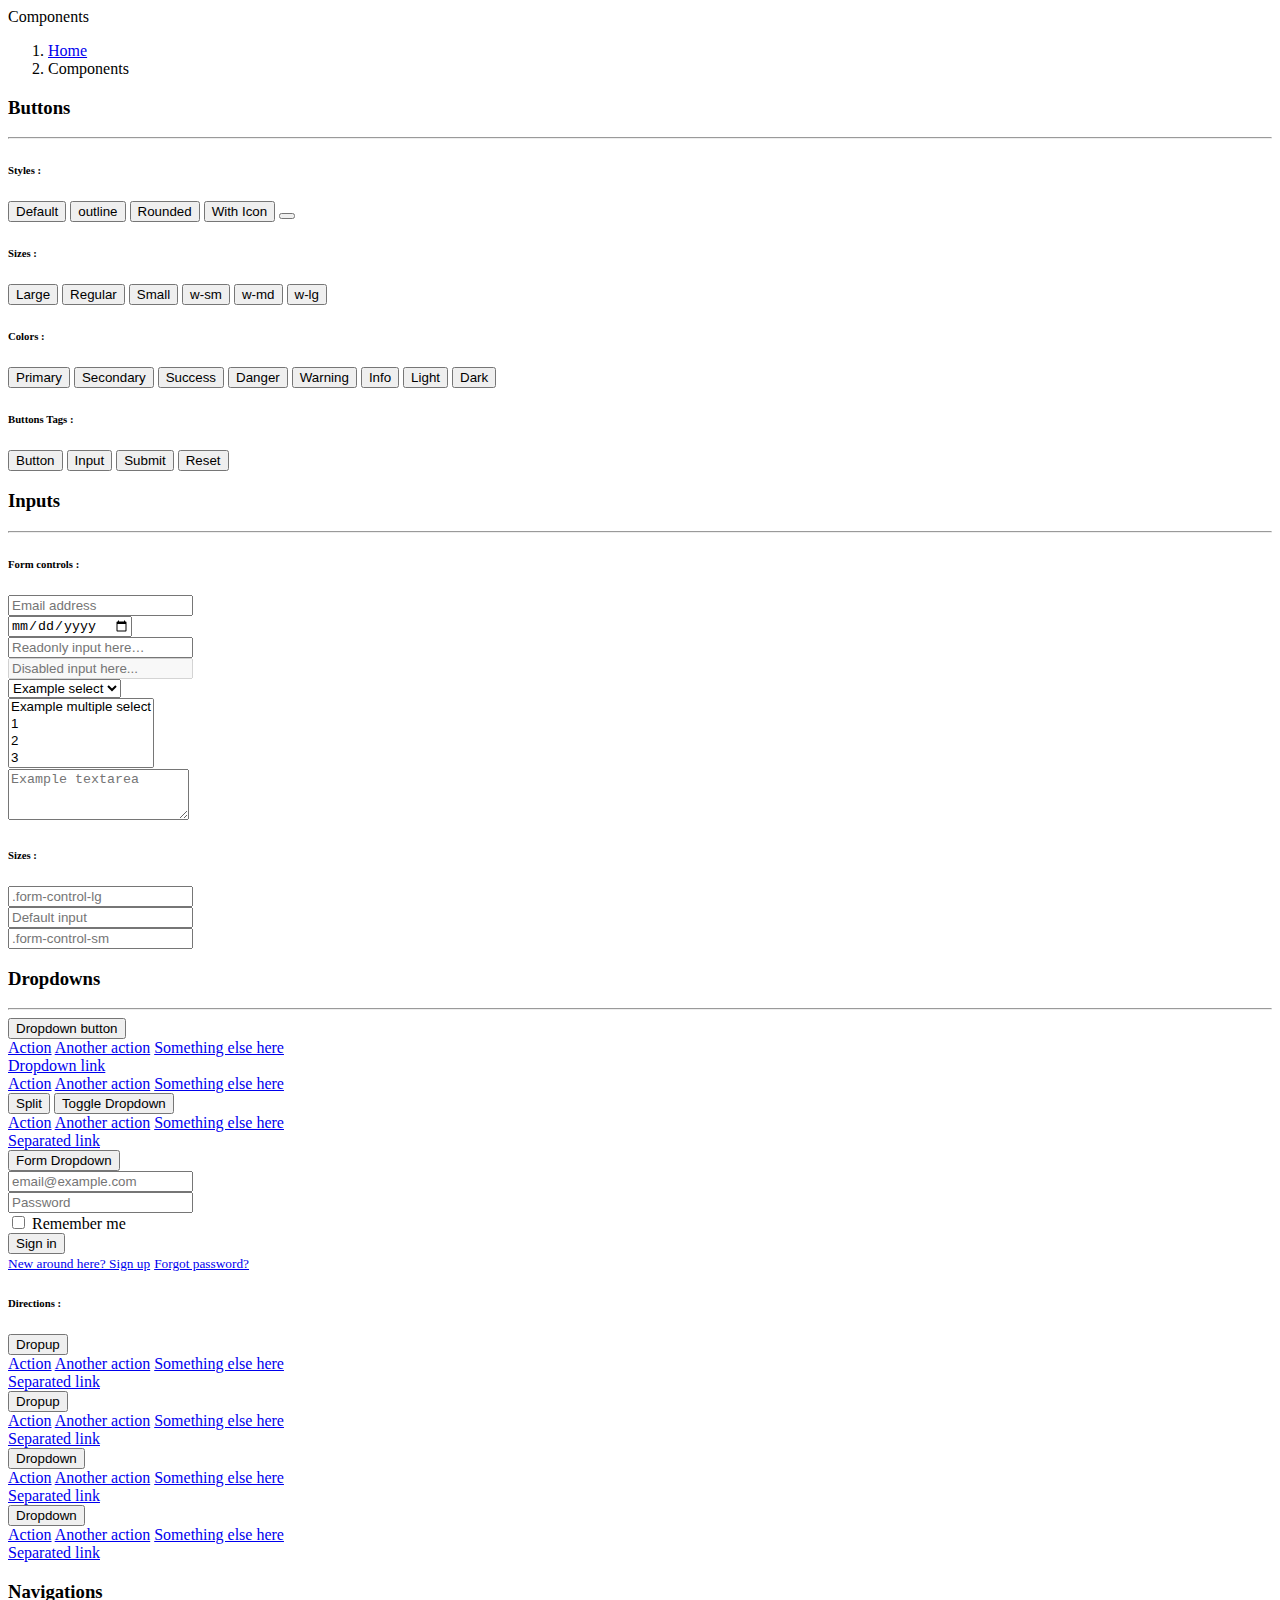
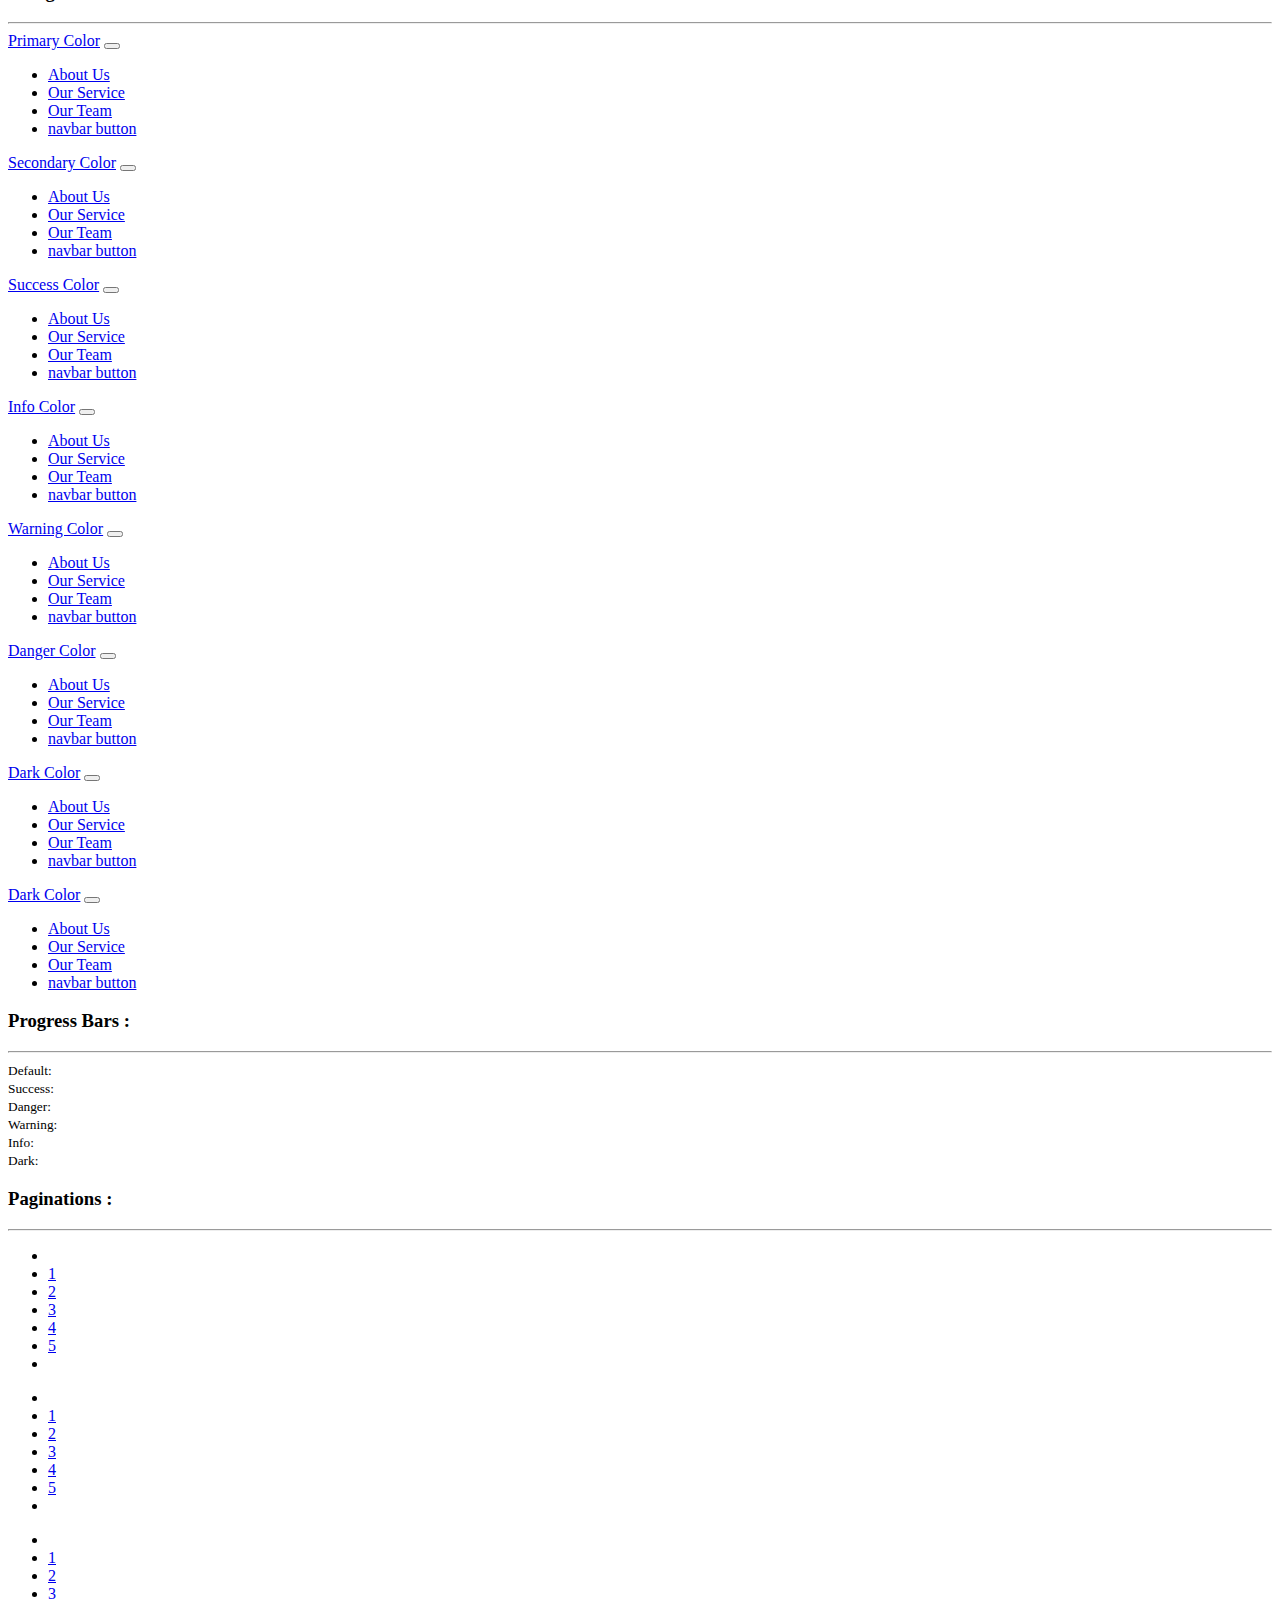
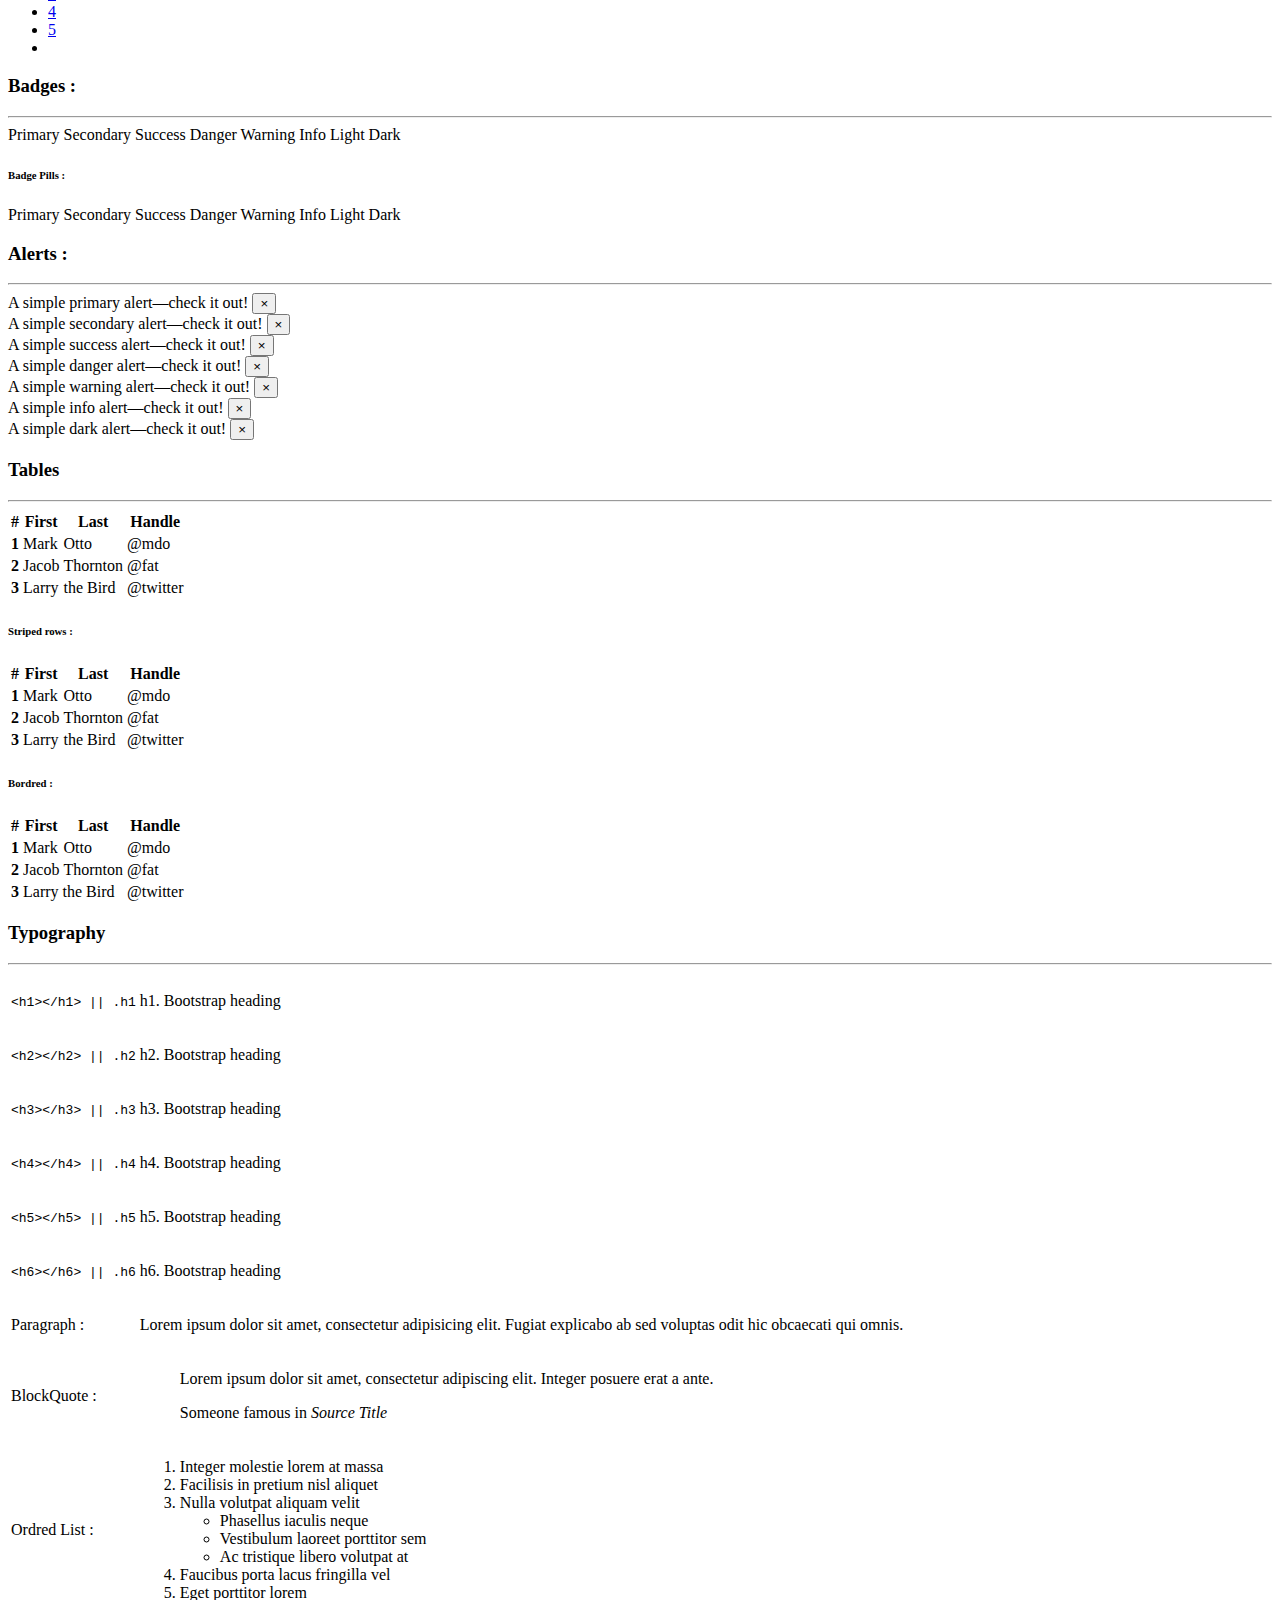
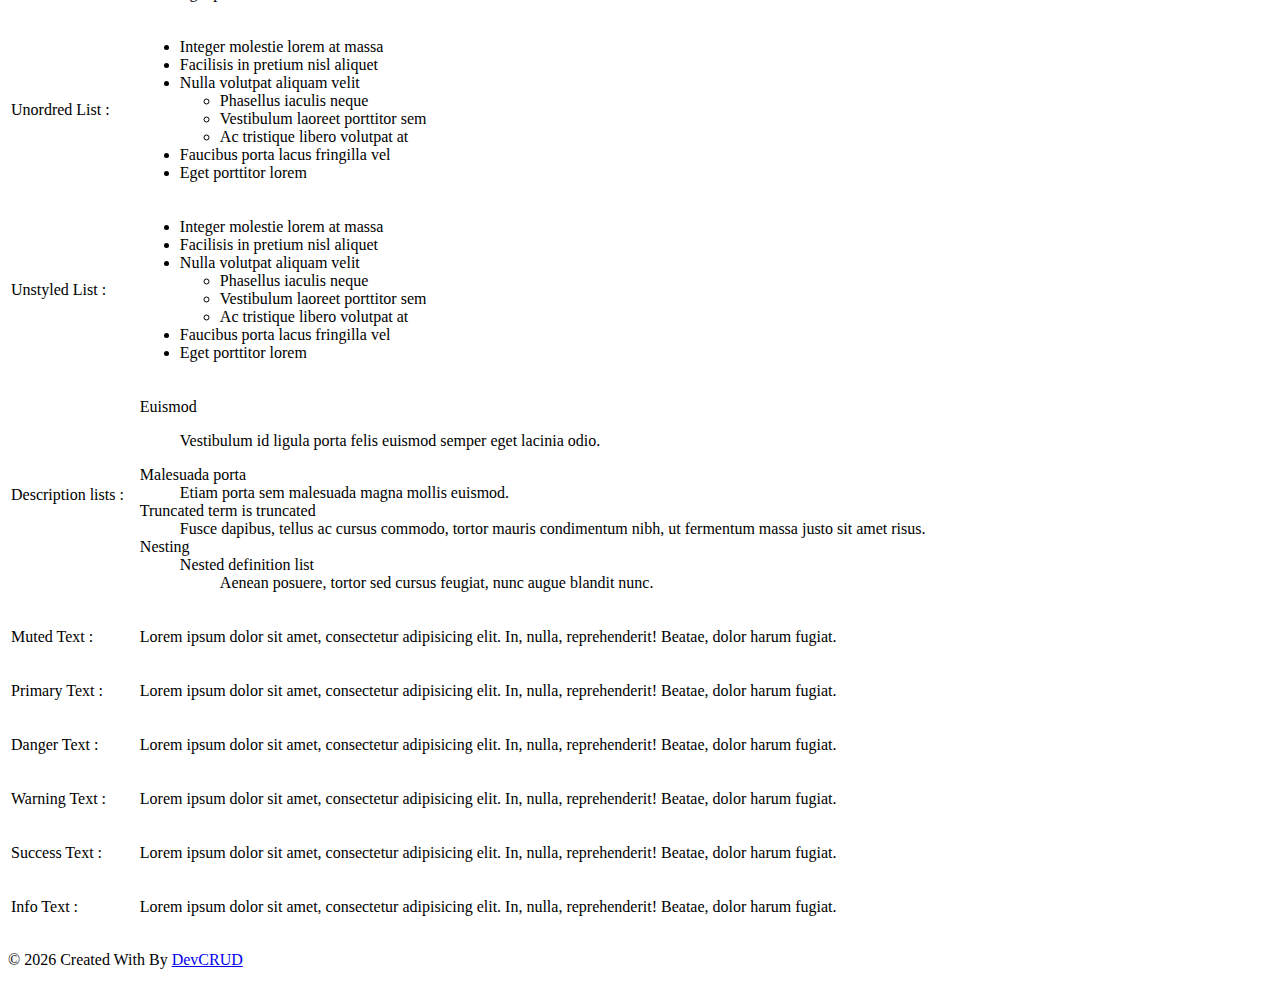
==== commit 2bd86eab: "Add files via upload" ====
--- a/components.html
+++ b/components.html
@@ -6,11 +6,11 @@
    <meta name="description" content="Start your development with JohnDoe landing page.">
    <meta name="author" content="Devcrud">
    <title>JohnDoe Landing page | Components</title>
-   <link rel="icon" href="imgs/favicon.png" type="image/png">
+   <link rel="icon" href="assets/imgs/favicon.png" type="image/png">
    <!-- font icons -->
-   <link rel="stylesheet" href="vendors/themify-icons/css/themify-icons.css">
+   <link rel="stylesheet" href="assets/vendors/themify-icons/css/themify-icons.css">
    <!-- Bootstrap + Steller  -->
-   <link rel="stylesheet" href="css/johndoe.css">
+   <link rel="stylesheet" href="assets/css/johndoe.css">
 </head>
 <body>
 
@@ -886,8 +886,8 @@
    <!-- End of Page Footer -->  
    
    <!-- core  -->
-   <script src="vendors/jquery/jquery-3.4.1.js"></script>
-   <script src="vendors/bootstrap/bootstrap.bundle.js"></script>
+   <script src="assets/vendors/jquery/jquery-3.4.1.js"></script>
+   <script src="assets/vendors/bootstrap/bootstrap.bundle.js"></script>
 
 </body>
 </html>
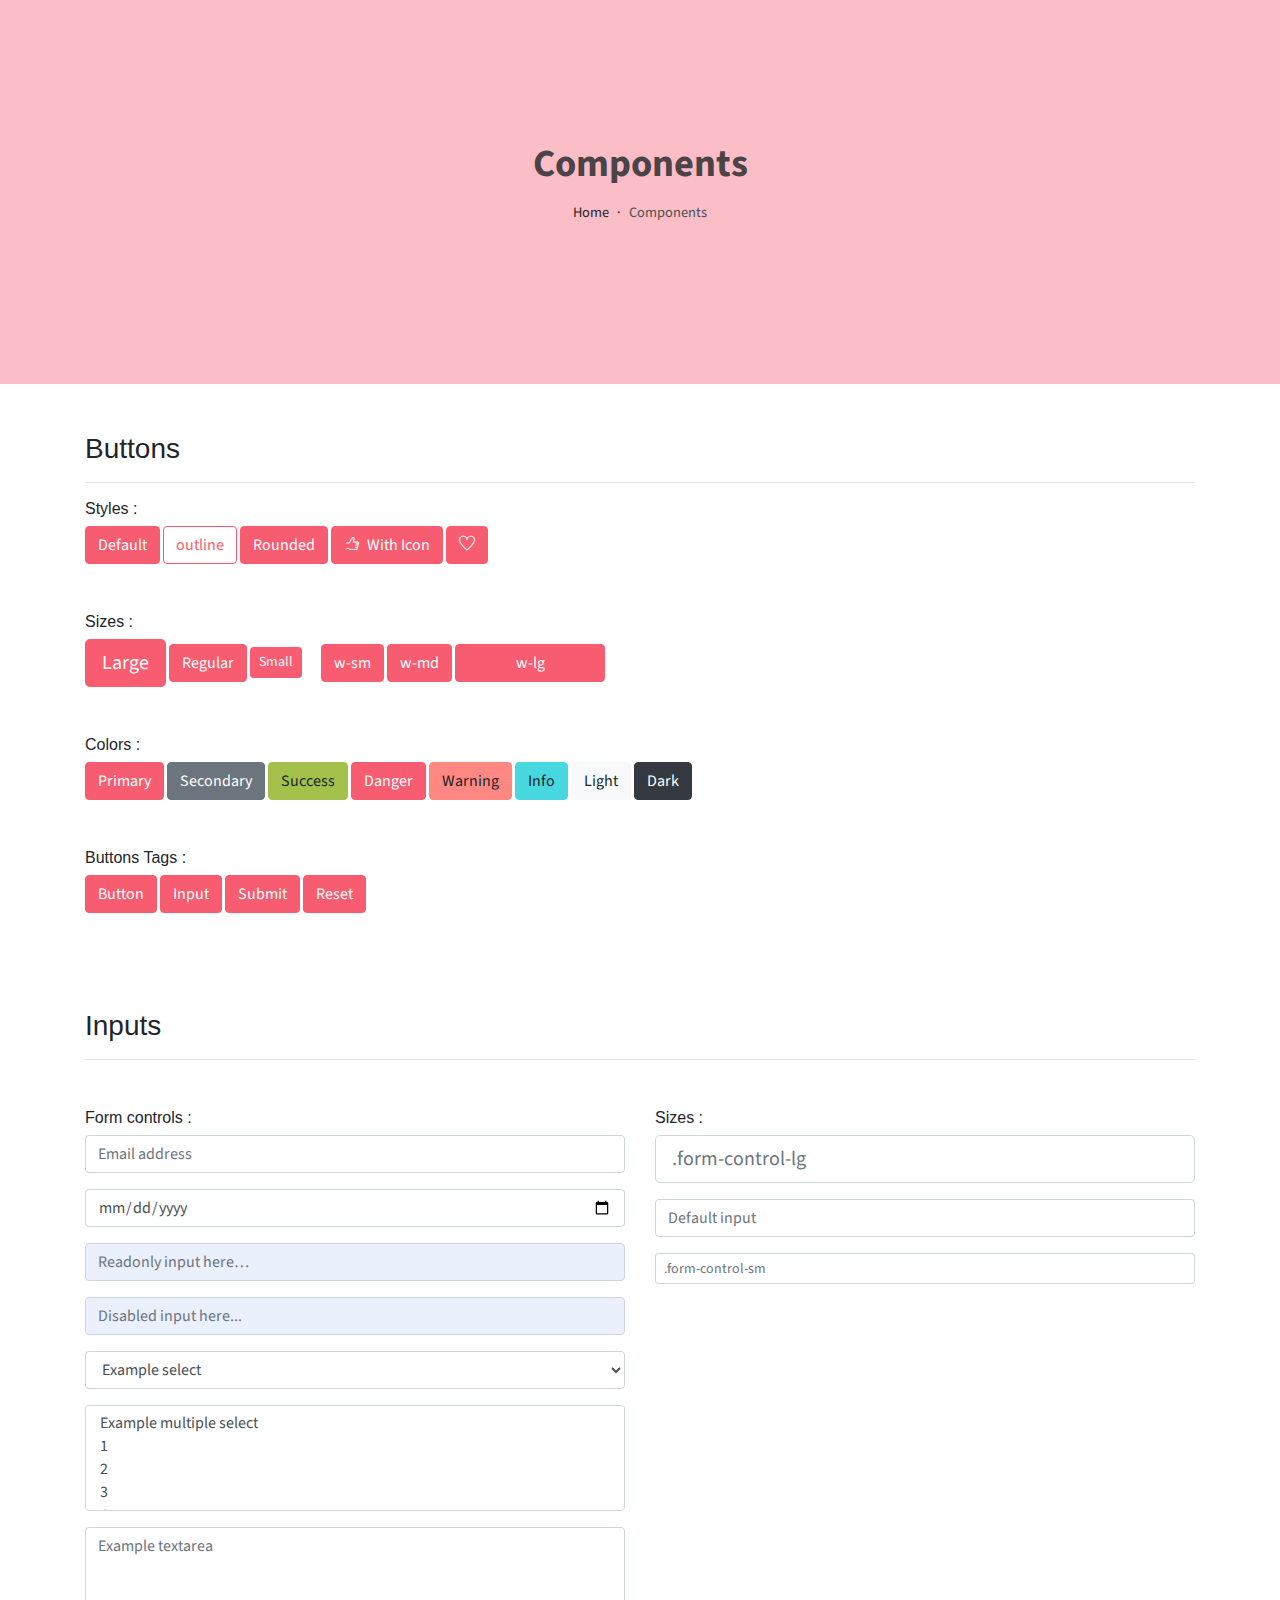
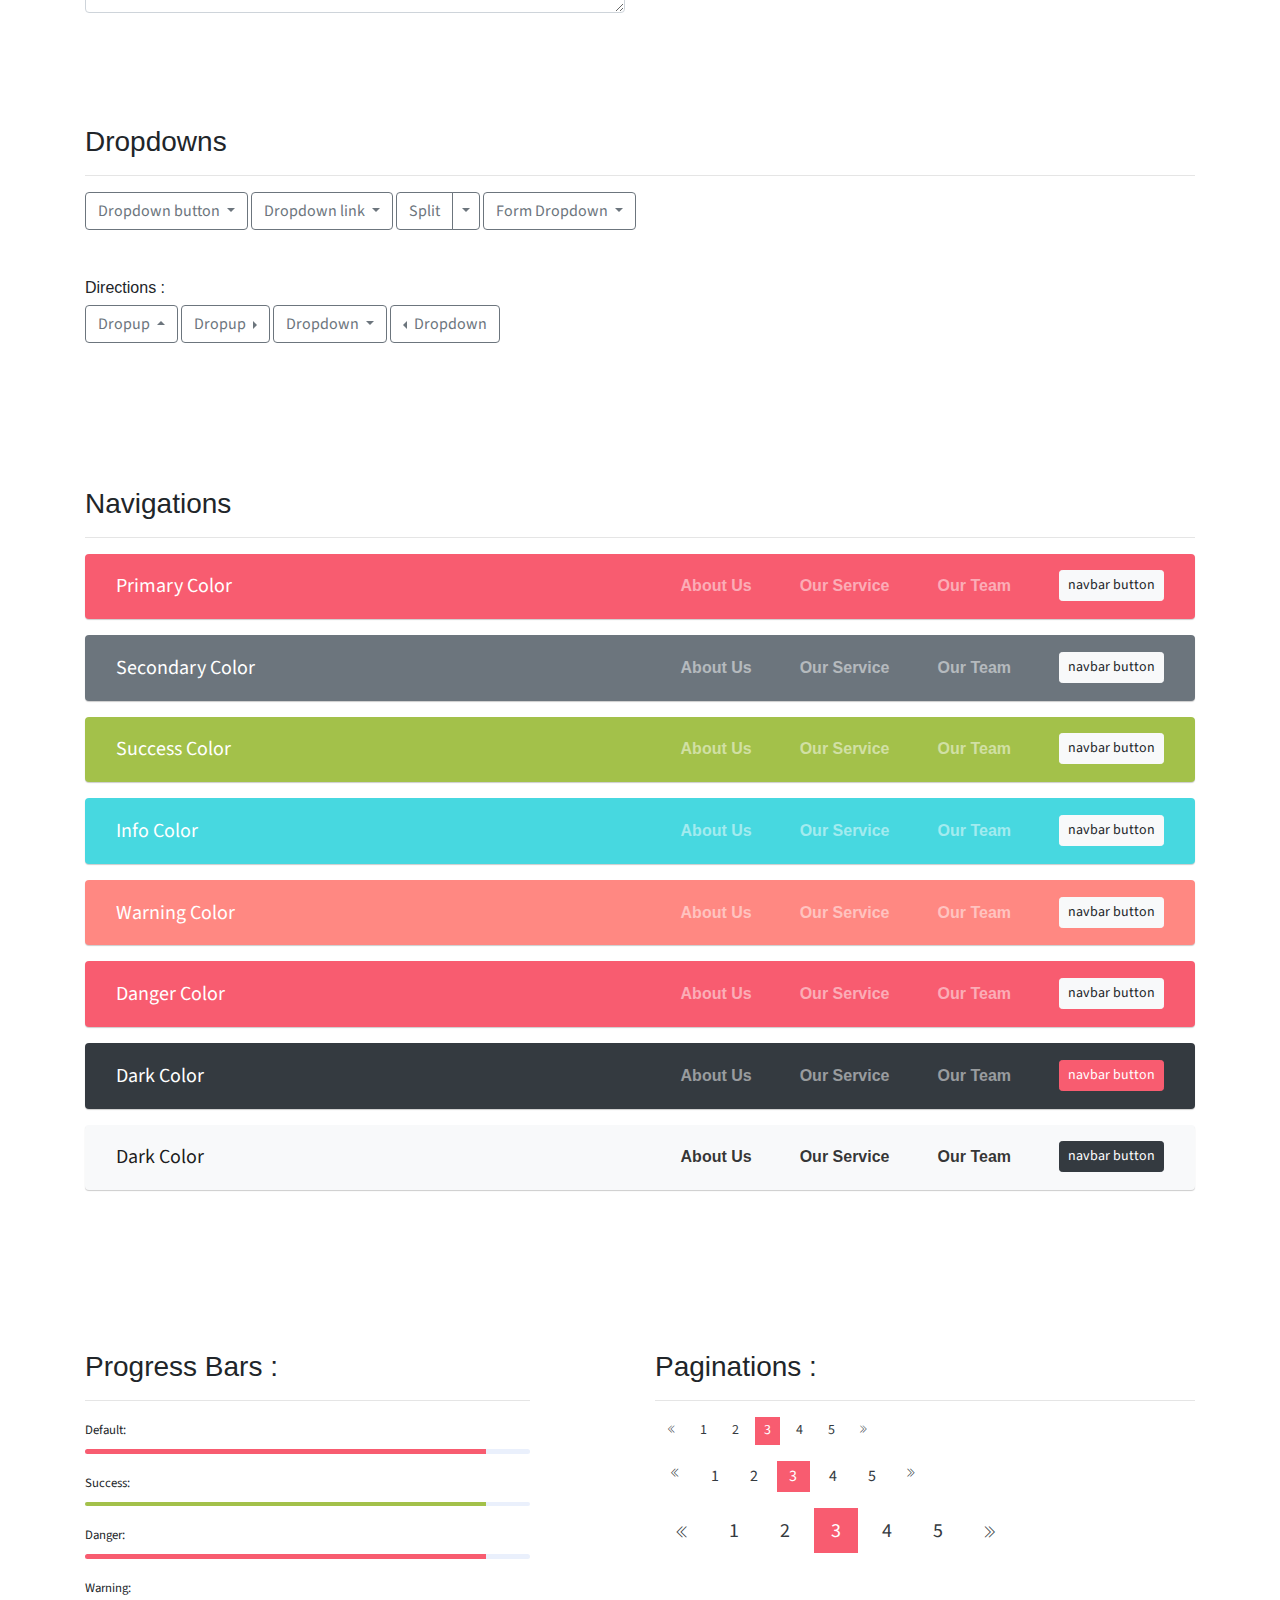
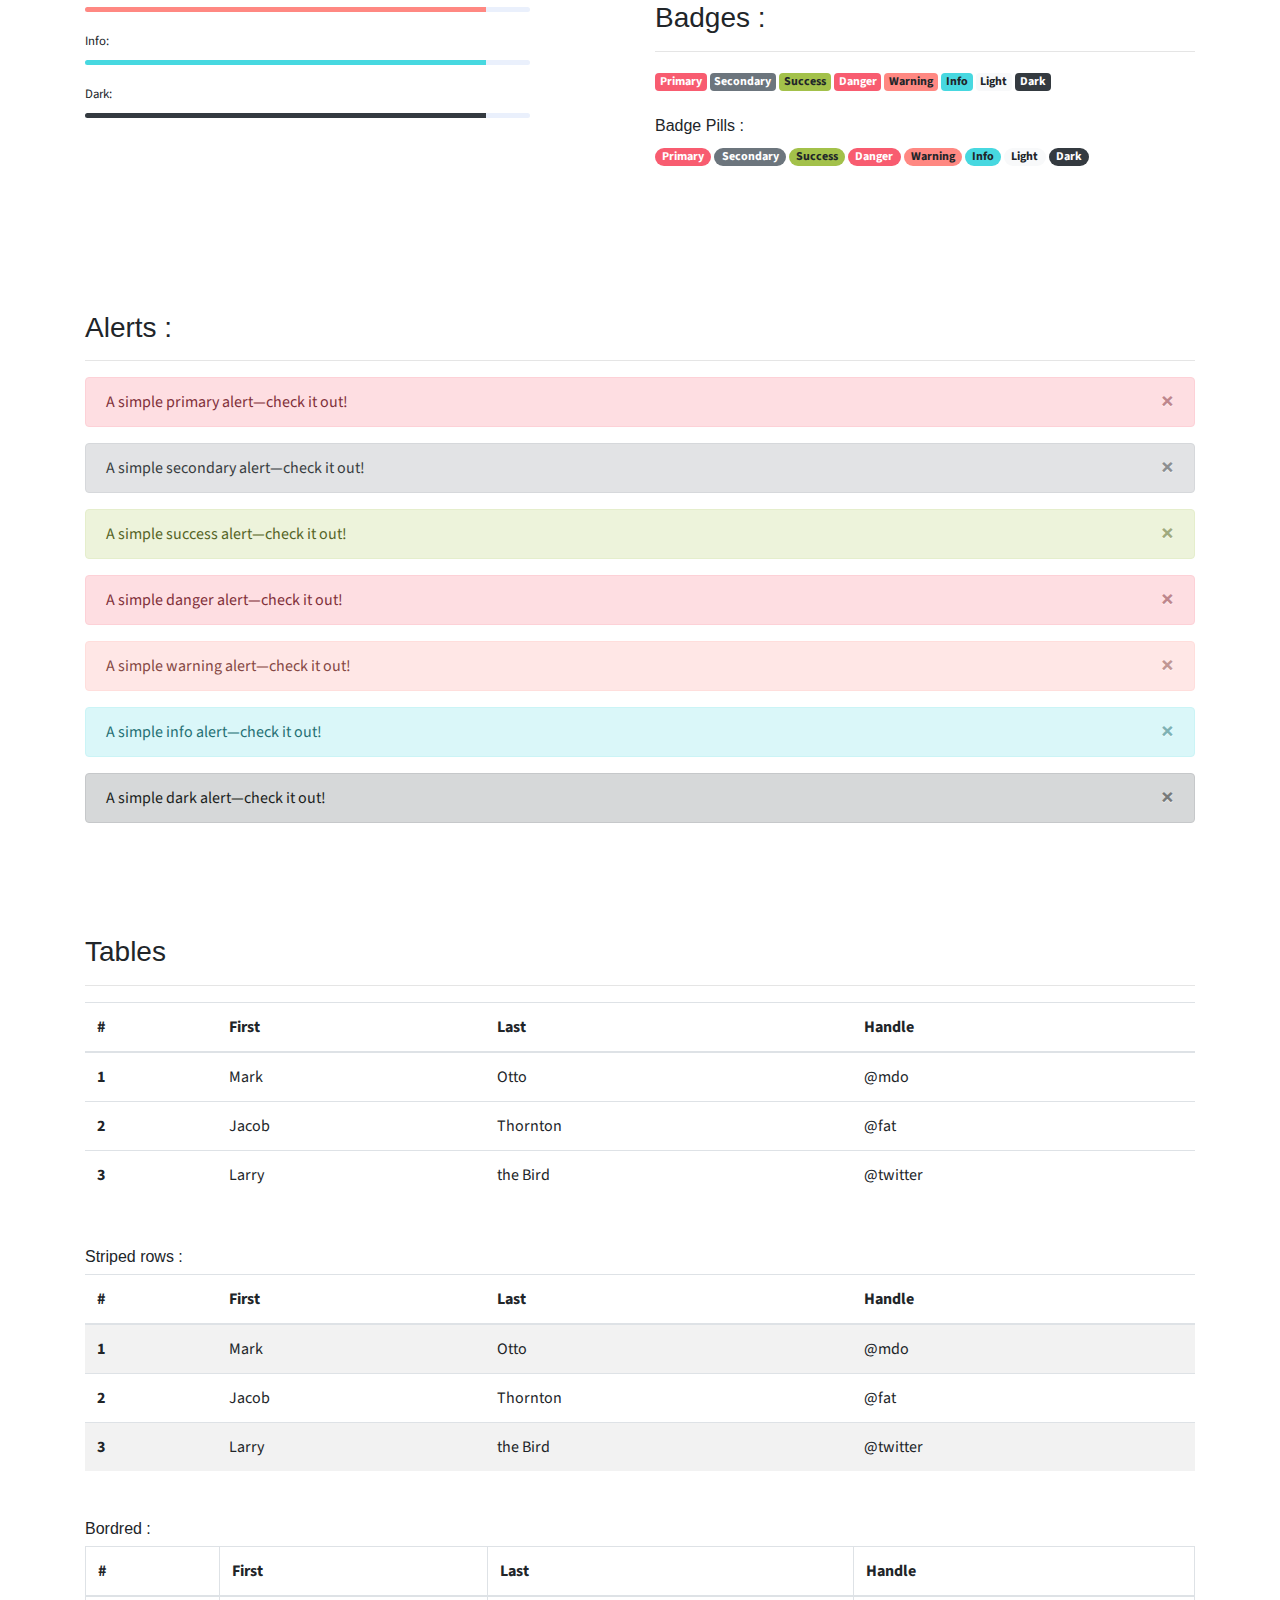
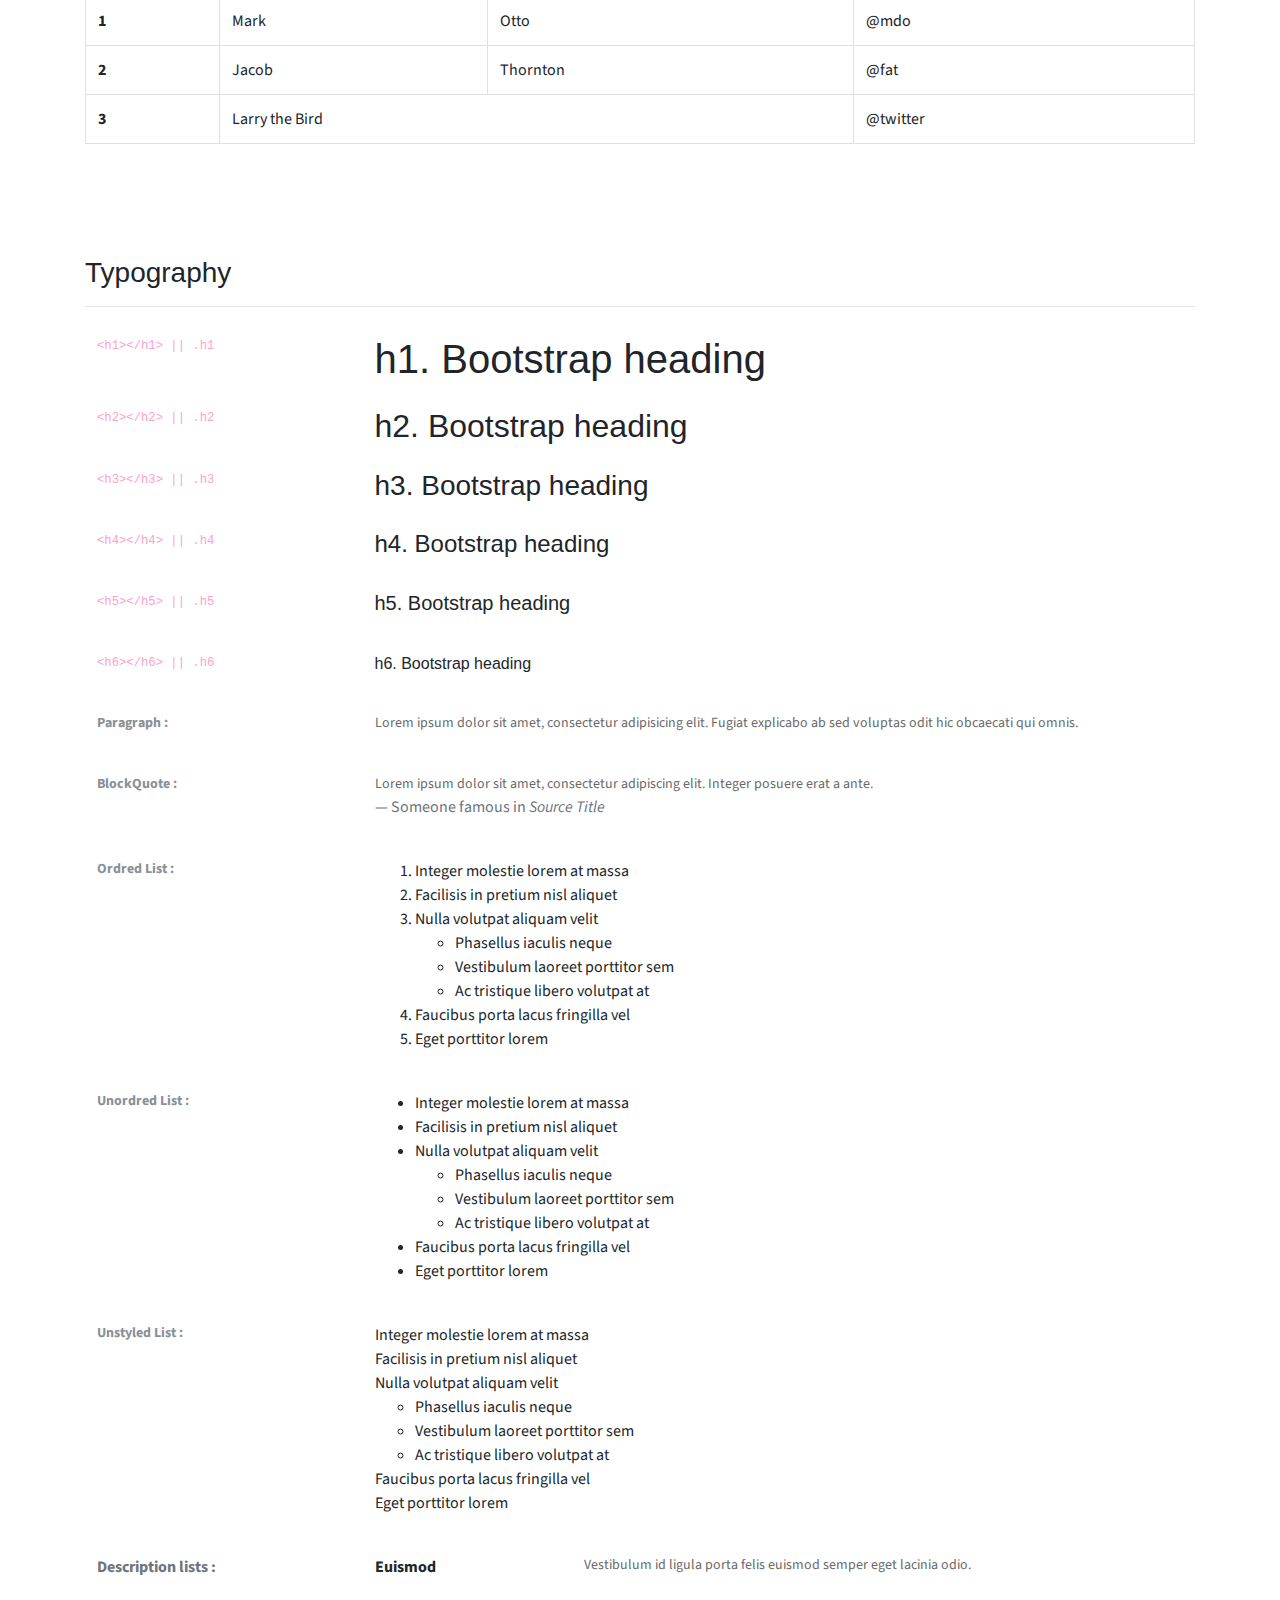
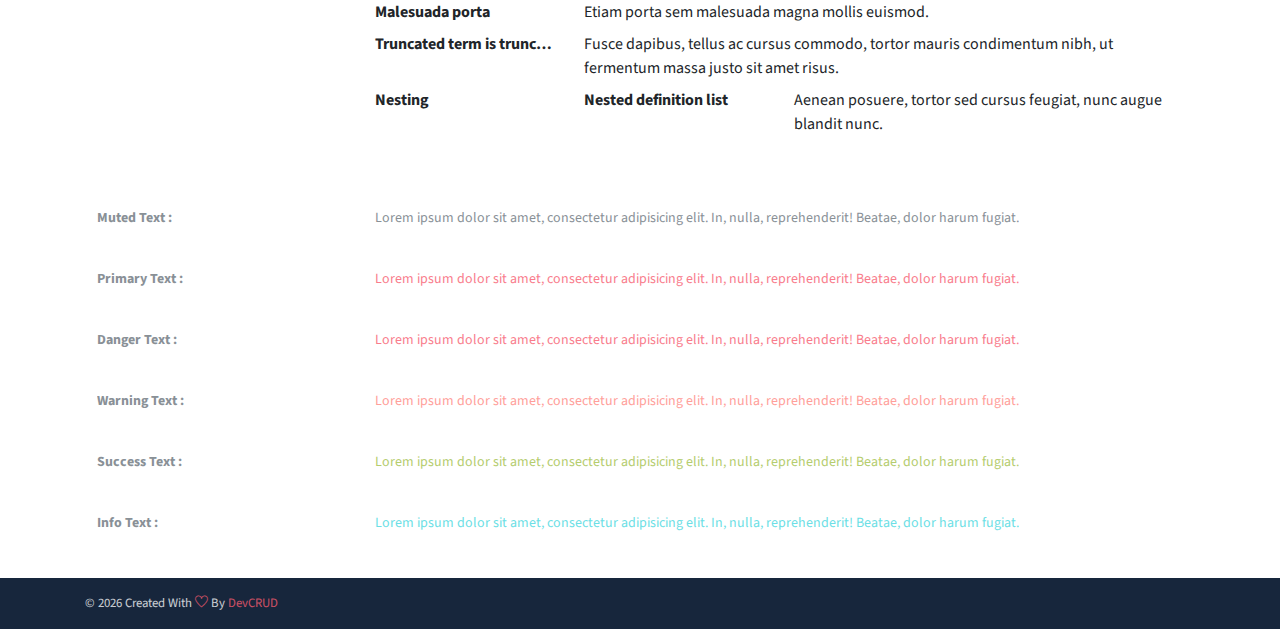
==== commit 843d9f7b: "update title" ====
--- a/components.html
+++ b/components.html
@@ -5,7 +5,7 @@
    <meta name="viewport" content="width=device-width, initial-scale=1, shrink-to-fit=no">
    <meta name="description" content="Start your development with JohnDoe landing page.">
    <meta name="author" content="Devcrud">
-   <title>JohnDoe Landing page | Components</title>
+   <title>Kalvin Landing page | Components</title>
    <link rel="icon" href="assets/imgs/favicon.png" type="image/png">
    <!-- font icons -->
    <link rel="stylesheet" href="assets/vendors/themify-icons/css/themify-icons.css">
--- a/assets/vendors/themify-icons/css/themify-icons.css
+++ b/assets/vendors/themify-icons/css/themify-icons.css
@@ -0,0 +1,1081 @@
+@font-face {
+	font-family: 'themify';
+	src:url("../fonts/themify.eot?-fvbane");
+	src:url("../fonts/themify.eot?#iefix-fvbane") format("embedded-opentype"),
+		url("../fonts/themify.woff?-fvbane") format("woff"),
+		url("../fonts/themify.ttf?-fvbane") format("truetype"),
+		url("../fonts/themify.svg?-fvbane#themify") format("svg");
+	font-weight: normal;
+	font-style: normal;
+}
+
+[class^="ti-"], [class*=" ti-"] {
+	font-family: 'themify';
+	speak: none;
+	font-style: normal;
+	font-weight: normal;
+	font-variant: normal;
+	text-transform: none;
+	line-height: 1;
+
+	/* Better Font Rendering =========== */
+	-webkit-font-smoothing: antialiased;
+	-moz-osx-font-smoothing: grayscale;
+}
+
+.ti-wand:before {
+	content: "\e600";
+}
+.ti-volume:before {
+	content: "\e601";
+}
+.ti-user:before {
+	content: "\e602";
+}
+.ti-unlock:before {
+	content: "\e603";
+}
+.ti-unlink:before {
+	content: "\e604";
+}
+.ti-trash:before {
+	content: "\e605";
+}
+.ti-thought:before {
+	content: "\e606";
+}
+.ti-target:before {
+	content: "\e607";
+}
+.ti-tag:before {
+	content: "\e608";
+}
+.ti-tablet:before {
+	content: "\e609";
+}
+.ti-star:before {
+	content: "\e60a";
+}
+.ti-spray:before {
+	content: "\e60b";
+}
+.ti-signal:before {
+	content: "\e60c";
+}
+.ti-shopping-cart:before {
+	content: "\e60d";
+}
+.ti-shopping-cart-full:before {
+	content: "\e60e";
+}
+.ti-settings:before {
+	content: "\e60f";
+}
+.ti-search:before {
+	content: "\e610";
+}
+.ti-zoom-in:before {
+	content: "\e611";
+}
+.ti-zoom-out:before {
+	content: "\e612";
+}
+.ti-cut:before {
+	content: "\e613";
+}
+.ti-ruler:before {
+	content: "\e614";
+}
+.ti-ruler-pencil:before {
+	content: "\e615";
+}
+.ti-ruler-alt:before {
+	content: "\e616";
+}
+.ti-bookmark:before {
+	content: "\e617";
+}
+.ti-bookmark-alt:before {
+	content: "\e618";
+}
+.ti-reload:before {
+	content: "\e619";
+}
+.ti-plus:before {
+	content: "\e61a";
+}
+.ti-pin:before {
+	content: "\e61b";
+}
+.ti-pencil:before {
+	content: "\e61c";
+}
+.ti-pencil-alt:before {
+	content: "\e61d";
+}
+.ti-paint-roller:before {
+	content: "\e61e";
+}
+.ti-paint-bucket:before {
+	content: "\e61f";
+}
+.ti-na:before {
+	content: "\e620";
+}
+.ti-mobile:before {
+	content: "\e621";
+}
+.ti-minus:before {
+	content: "\e622";
+}
+.ti-medall:before {
+	content: "\e623";
+}
+.ti-medall-alt:before {
+	content: "\e624";
+}
+.ti-marker:before {
+	content: "\e625";
+}
+.ti-marker-alt:before {
+	content: "\e626";
+}
+.ti-arrow-up:before {
+	content: "\e627";
+}
+.ti-arrow-right:before {
+	content: "\e628";
+}
+.ti-arrow-left:before {
+	content: "\e629";
+}
+.ti-arrow-down:before {
+	content: "\e62a";
+}
+.ti-lock:before {
+	content: "\e62b";
+}
+.ti-location-arrow:before {
+	content: "\e62c";
+}
+.ti-link:before {
+	content: "\e62d";
+}
+.ti-layout:before {
+	content: "\e62e";
+}
+.ti-layers:before {
+	content: "\e62f";
+}
+.ti-layers-alt:before {
+	content: "\e630";
+}
+.ti-key:before {
+	content: "\e631";
+}
+.ti-import:before {
+	content: "\e632";
+}
+.ti-image:before {
+	content: "\e633";
+}
+.ti-heart:before {
+	content: "\e634";
+}
+.ti-heart-broken:before {
+	content: "\e635";
+}
+.ti-hand-stop:before {
+	content: "\e636";
+}
+.ti-hand-open:before {
+	content: "\e637";
+}
+.ti-hand-drag:before {
+	content: "\e638";
+}
+.ti-folder:before {
+	content: "\e639";
+}
+.ti-flag:before {
+	content: "\e63a";
+}
+.ti-flag-alt:before {
+	content: "\e63b";
+}
+.ti-flag-alt-2:before {
+	content: "\e63c";
+}
+.ti-eye:before {
+	content: "\e63d";
+}
+.ti-export:before {
+	content: "\e63e";
+}
+.ti-exchange-vertical:before {
+	content: "\e63f";
+}
+.ti-desktop:before {
+	content: "\e640";
+}
+.ti-cup:before {
+	content: "\e641";
+}
+.ti-crown:before {
+	content: "\e642";
+}
+.ti-comments:before {
+	content: "\e643";
+}
+.ti-comment:before {
+	content: "\e644";
+}
+.ti-comment-alt:before {
+	content: "\e645";
+}
+.ti-close:before {
+	content: "\e646";
+}
+.ti-clip:before {
+	content: "\e647";
+}
+.ti-angle-up:before {
+	content: "\e648";
+}
+.ti-angle-right:before {
+	content: "\e649";
+}
+.ti-angle-left:before {
+	content: "\e64a";
+}
+.ti-angle-down:before {
+	content: "\e64b";
+}
+.ti-check:before {
+	content: "\e64c";
+}
+.ti-check-box:before {
+	content: "\e64d";
+}
+.ti-camera:before {
+	content: "\e64e";
+}
+.ti-announcement:before {
+	content: "\e64f";
+}
+.ti-brush:before {
+	content: "\e650";
+}
+.ti-briefcase:before {
+	content: "\e651";
+}
+.ti-bolt:before {
+	content: "\e652";
+}
+.ti-bolt-alt:before {
+	content: "\e653";
+}
+.ti-blackboard:before {
+	content: "\e654";
+}
+.ti-bag:before {
+	content: "\e655";
+}
+.ti-move:before {
+	content: "\e656";
+}
+.ti-arrows-vertical:before {
+	content: "\e657";
+}
+.ti-arrows-horizontal:before {
+	content: "\e658";
+}
+.ti-fullscreen:before {
+	content: "\e659";
+}
+.ti-arrow-top-right:before {
+	content: "\e65a";
+}
+.ti-arrow-top-left:before {
+	content: "\e65b";
+}
+.ti-arrow-circle-up:before {
+	content: "\e65c";
+}
+.ti-arrow-circle-right:before {
+	content: "\e65d";
+}
+.ti-arrow-circle-left:before {
+	content: "\e65e";
+}
+.ti-arrow-circle-down:before {
+	content: "\e65f";
+}
+.ti-angle-double-up:before {
+	content: "\e660";
+}
+.ti-angle-double-right:before {
+	content: "\e661";
+}
+.ti-angle-double-left:before {
+	content: "\e662";
+}
+.ti-angle-double-down:before {
+	content: "\e663";
+}
+.ti-zip:before {
+	content: "\e664";
+}
+.ti-world:before {
+	content: "\e665";
+}
+.ti-wheelchair:before {
+	content: "\e666";
+}
+.ti-view-list:before {
+	content: "\e667";
+}
+.ti-view-list-alt:before {
+	content: "\e668";
+}
+.ti-view-grid:before {
+	content: "\e669";
+}
+.ti-uppercase:before {
+	content: "\e66a";
+}
+.ti-upload:before {
+	content: "\e66b";
+}
+.ti-underline:before {
+	content: "\e66c";
+}
+.ti-truck:before {
+	content: "\e66d";
+}
+.ti-timer:before {
+	content: "\e66e";
+}
+.ti-ticket:before {
+	content: "\e66f";
+}
+.ti-thumb-up:before {
+	content: "\e670";
+}
+.ti-thumb-down:before {
+	content: "\e671";
+}
+.ti-text:before {
+	content: "\e672";
+}
+.ti-stats-up:before {
+	content: "\e673";
+}
+.ti-stats-down:before {
+	content: "\e674";
+}
+.ti-split-v:before {
+	content: "\e675";
+}
+.ti-split-h:before {
+	content: "\e676";
+}
+.ti-smallcap:before {
+	content: "\e677";
+}
+.ti-shine:before {
+	content: "\e678";
+}
+.ti-shift-right:before {
+	content: "\e679";
+}
+.ti-shift-left:before {
+	content: "\e67a";
+}
+.ti-shield:before {
+	content: "\e67b";
+}
+.ti-notepad:before {
+	content: "\e67c";
+}
+.ti-server:before {
+	content: "\e67d";
+}
+.ti-quote-right:before {
+	content: "\e67e";
+}
+.ti-quote-left:before {
+	content: "\e67f";
+}
+.ti-pulse:before {
+	content: "\e680";
+}
+.ti-printer:before {
+	content: "\e681";
+}
+.ti-power-off:before {
+	content: "\e682";
+}
+.ti-plug:before {
+	content: "\e683";
+}
+.ti-pie-chart:before {
+	content: "\e684";
+}
+.ti-paragraph:before {
+	content: "\e685";
+}
+.ti-panel:before {
+	content: "\e686";
+}
+.ti-package:before {
+	content: "\e687";
+}
+.ti-music:before {
+	content: "\e688";
+}
+.ti-music-alt:before {
+	content: "\e689";
+}
+.ti-mouse:before {
+	content: "\e68a";
+}
+.ti-mouse-alt:before {
+	content: "\e68b";
+}
+.ti-money:before {
+	content: "\e68c";
+}
+.ti-microphone:before {
+	content: "\e68d";
+}
+.ti-menu:before {
+	content: "\e68e";
+}
+.ti-menu-alt:before {
+	content: "\e68f";
+}
+.ti-map:before {
+	content: "\e690";
+}
+.ti-map-alt:before {
+	content: "\e691";
+}
+.ti-loop:before {
+	content: "\e692";
+}
+.ti-location-pin:before {
+	content: "\e693";
+}
+.ti-list:before {
+	content: "\e694";
+}
+.ti-light-bulb:before {
+	content: "\e695";
+}
+.ti-Italic:before {
+	content: "\e696";
+}
+.ti-info:before {
+	content: "\e697";
+}
+.ti-infinite:before {
+	content: "\e698";
+}
+.ti-id-badge:before {
+	content: "\e699";
+}
+.ti-hummer:before {
+	content: "\e69a";
+}
+.ti-home:before {
+	content: "\e69b";
+}
+.ti-help:before {
+	content: "\e69c";
+}
+.ti-headphone:before {
+	content: "\e69d";
+}
+.ti-harddrives:before {
+	content: "\e69e";
+}
+.ti-harddrive:before {
+	content: "\e69f";
+}
+.ti-gift:before {
+	content: "\e6a0";
+}
+.ti-game:before {
+	content: "\e6a1";
+}
+.ti-filter:before {
+	content: "\e6a2";
+}
+.ti-files:before {
+	content: "\e6a3";
+}
+.ti-file:before {
+	content: "\e6a4";
+}
+.ti-eraser:before {
+	content: "\e6a5";
+}
+.ti-envelope:before {
+	content: "\e6a6";
+}
+.ti-download:before {
+	content: "\e6a7";
+}
+.ti-direction:before {
+	content: "\e6a8";
+}
+.ti-direction-alt:before {
+	content: "\e6a9";
+}
+.ti-dashboard:before {
+	content: "\e6aa";
+}
+.ti-control-stop:before {
+	content: "\e6ab";
+}
+.ti-control-shuffle:before {
+	content: "\e6ac";
+}
+.ti-control-play:before {
+	content: "\e6ad";
+}
+.ti-control-pause:before {
+	content: "\e6ae";
+}
+.ti-control-forward:before {
+	content: "\e6af";
+}
+.ti-control-backward:before {
+	content: "\e6b0";
+}
+.ti-cloud:before {
+	content: "\e6b1";
+}
+.ti-cloud-up:before {
+	content: "\e6b2";
+}
+.ti-cloud-down:before {
+	content: "\e6b3";
+}
+.ti-clipboard:before {
+	content: "\e6b4";
+}
+.ti-car:before {
+	content: "\e6b5";
+}
+.ti-calendar:before {
+	content: "\e6b6";
+}
+.ti-book:before {
+	content: "\e6b7";
+}
+.ti-bell:before {
+	content: "\e6b8";
+}
+.ti-basketball:before {
+	content: "\e6b9";
+}
+.ti-bar-chart:before {
+	content: "\e6ba";
+}
+.ti-bar-chart-alt:before {
+	content: "\e6bb";
+}
+.ti-back-right:before {
+	content: "\e6bc";
+}
+.ti-back-left:before {
+	content: "\e6bd";
+}
+.ti-arrows-corner:before {
+	content: "\e6be";
+}
+.ti-archive:before {
+	content: "\e6bf";
+}
+.ti-anchor:before {
+	content: "\e6c0";
+}
+.ti-align-right:before {
+	content: "\e6c1";
+}
+.ti-align-left:before {
+	content: "\e6c2";
+}
+.ti-align-justify:before {
+	content: "\e6c3";
+}
+.ti-align-center:before {
+	content: "\e6c4";
+}
+.ti-alert:before {
+	content: "\e6c5";
+}
+.ti-alarm-clock:before {
+	content: "\e6c6";
+}
+.ti-agenda:before {
+	content: "\e6c7";
+}
+.ti-write:before {
+	content: "\e6c8";
+}
+.ti-window:before {
+	content: "\e6c9";
+}
+.ti-widgetized:before {
+	content: "\e6ca";
+}
+.ti-widget:before {
+	content: "\e6cb";
+}
+.ti-widget-alt:before {
+	content: "\e6cc";
+}
+.ti-wallet:before {
+	content: "\e6cd";
+}
+.ti-video-clapper:before {
+	content: "\e6ce";
+}
+.ti-video-camera:before {
+	content: "\e6cf";
+}
+.ti-vector:before {
+	content: "\e6d0";
+}
+.ti-themify-logo:before {
+	content: "\e6d1";
+}
+.ti-themify-favicon:before {
+	content: "\e6d2";
+}
+.ti-themify-favicon-alt:before {
+	content: "\e6d3";
+}
+.ti-support:before {
+	content: "\e6d4";
+}
+.ti-stamp:before {
+	content: "\e6d5";
+}
+.ti-split-v-alt:before {
+	content: "\e6d6";
+}
+.ti-slice:before {
+	content: "\e6d7";
+}
+.ti-shortcode:before {
+	content: "\e6d8";
+}
+.ti-shift-right-alt:before {
+	content: "\e6d9";
+}
+.ti-shift-left-alt:before {
+	content: "\e6da";
+}
+.ti-ruler-alt-2:before {
+	content: "\e6db";
+}
+.ti-receipt:before {
+	content: "\e6dc";
+}
+.ti-pin2:before {
+	content: "\e6dd";
+}
+.ti-pin-alt:before {
+	content: "\e6de";
+}
+.ti-pencil-alt2:before {
+	content: "\e6df";
+}
+.ti-palette:before {
+	content: "\e6e0";
+}
+.ti-more:before {
+	content: "\e6e1";
+}
+.ti-more-alt:before {
+	content: "\e6e2";
+}
+.ti-microphone-alt:before {
+	content: "\e6e3";
+}
+.ti-magnet:before {
+	content: "\e6e4";
+}
+.ti-line-double:before {
+	content: "\e6e5";
+}
+.ti-line-dotted:before {
+	content: "\e6e6";
+}
+.ti-line-dashed:before {
+	content: "\e6e7";
+}
+.ti-layout-width-full:before {
+	content: "\e6e8";
+}
+.ti-layout-width-default:before {
+	content: "\e6e9";
+}
+.ti-layout-width-default-alt:before {
+	content: "\e6ea";
+}
+.ti-layout-tab:before {
+	content: "\e6eb";
+}
+.ti-layout-tab-window:before {
+	content: "\e6ec";
+}
+.ti-layout-tab-v:before {
+	content: "\e6ed";
+}
+.ti-layout-tab-min:before {
+	content: "\e6ee";
+}
+.ti-layout-slider:before {
+	content: "\e6ef";
+}
+.ti-layout-slider-alt:before {
+	content: "\e6f0";
+}
+.ti-layout-sidebar-right:before {
+	content: "\e6f1";
+}
+.ti-layout-sidebar-none:before {
+	content: "\e6f2";
+}
+.ti-layout-sidebar-left:before {
+	content: "\e6f3";
+}
+.ti-layout-placeholder:before {
+	content: "\e6f4";
+}
+.ti-layout-menu:before {
+	content: "\e6f5";
+}
+.ti-layout-menu-v:before {
+	content: "\e6f6";
+}
+.ti-layout-menu-separated:before {
+	content: "\e6f7";
+}
+.ti-layout-menu-full:before {
+	content: "\e6f8";
+}
+.ti-layout-media-right-alt:before {
+	content: "\e6f9";
+}
+.ti-layout-media-right:before {
+	content: "\e6fa";
+}
+.ti-layout-media-overlay:before {
+	content: "\e6fb";
+}
+.ti-layout-media-overlay-alt:before {
+	content: "\e6fc";
+}
+.ti-layout-media-overlay-alt-2:before {
+	content: "\e6fd";
+}
+.ti-layout-media-left-alt:before {
+	content: "\e6fe";
+}
+.ti-layout-media-left:before {
+	content: "\e6ff";
+}
+.ti-layout-media-center-alt:before {
+	content: "\e700";
+}
+.ti-layout-media-center:before {
+	content: "\e701";
+}
+.ti-layout-list-thumb:before {
+	content: "\e702";
+}
+.ti-layout-list-thumb-alt:before {
+	content: "\e703";
+}
+.ti-layout-list-post:before {
+	content: "\e704";
+}
+.ti-layout-list-large-image:before {
+	content: "\e705";
+}
+.ti-layout-line-solid:before {
+	content: "\e706";
+}
+.ti-layout-grid4:before {
+	content: "\e707";
+}
+.ti-layout-grid3:before {
+	content: "\e708";
+}
+.ti-layout-grid2:before {
+	content: "\e709";
+}
+.ti-layout-grid2-thumb:before {
+	content: "\e70a";
+}
+.ti-layout-cta-right:before {
+	content: "\e70b";
+}
+.ti-layout-cta-left:before {
+	content: "\e70c";
+}
+.ti-layout-cta-center:before {
+	content: "\e70d";
+}
+.ti-layout-cta-btn-right:before {
+	content: "\e70e";
+}
+.ti-layout-cta-btn-left:before {
+	content: "\e70f";
+}
+.ti-layout-column4:before {
+	content: "\e710";
+}
+.ti-layout-column3:before {
+	content: "\e711";
+}
+.ti-layout-column2:before {
+	content: "\e712";
+}
+.ti-layout-accordion-separated:before {
+	content: "\e713";
+}
+.ti-layout-accordion-merged:before {
+	content: "\e714";
+}
+.ti-layout-accordion-list:before {
+	content: "\e715";
+}
+.ti-ink-pen:before {
+	content: "\e716";
+}
+.ti-info-alt:before {
+	content: "\e717";
+}
+.ti-help-alt:before {
+	content: "\e718";
+}
+.ti-headphone-alt:before {
+	content: "\e719";
+}
+.ti-hand-point-up:before {
+	content: "\e71a";
+}
+.ti-hand-point-right:before {
+	content: "\e71b";
+}
+.ti-hand-point-left:before {
+	content: "\e71c";
+}
+.ti-hand-point-down:before {
+	content: "\e71d";
+}
+.ti-gallery:before {
+	content: "\e71e";
+}
+.ti-face-smile:before {
+	content: "\e71f";
+}
+.ti-face-sad:before {
+	content: "\e720";
+}
+.ti-credit-card:before {
+	content: "\e721";
+}
+.ti-control-skip-forward:before {
+	content: "\e722";
+}
+.ti-control-skip-backward:before {
+	content: "\e723";
+}
+.ti-control-record:before {
+	content: "\e724";
+}
+.ti-control-eject:before {
+	content: "\e725";
+}
+.ti-comments-smiley:before {
+	content: "\e726";
+}
+.ti-brush-alt:before {
+	content: "\e727";
+}
+.ti-youtube:before {
+	content: "\e728";
+}
+.ti-vimeo:before {
+	content: "\e729";
+}
+.ti-twitter:before {
+	content: "\e72a";
+}
+.ti-time:before {
+	content: "\e72b";
+}
+.ti-tumblr:before {
+	content: "\e72c";
+}
+.ti-skype:before {
+	content: "\e72d";
+}
+.ti-share:before {
+	content: "\e72e";
+}
+.ti-share-alt:before {
+	content: "\e72f";
+}
+.ti-rocket:before {
+	content: "\e730";
+}
+.ti-pinterest:before {
+	content: "\e731";
+}
+.ti-new-window:before {
+	content: "\e732";
+}
+.ti-microsoft:before {
+	content: "\e733";
+}
+.ti-list-ol:before {
+	content: "\e734";
+}
+.ti-linkedin:before {
+	content: "\e735";
+}
+.ti-layout-sidebar-2:before {
+	content: "\e736";
+}
+.ti-layout-grid4-alt:before {
+	content: "\e737";
+}
+.ti-layout-grid3-alt:before {
+	content: "\e738";
+}
+.ti-layout-grid2-alt:before {
+	content: "\e739";
+}
+.ti-layout-column4-alt:before {
+	content: "\e73a";
+}
+.ti-layout-column3-alt:before {
+	content: "\e73b";
+}
+.ti-layout-column2-alt:before {
+	content: "\e73c";
+}
+.ti-instagram:before {
+	content: "\e73d";
+}
+.ti-google:before {
+	content: "\e73e";
+}
+.ti-github:before {
+	content: "\e73f";
+}
+.ti-flickr:before {
+	content: "\e740";
+}
+.ti-facebook:before {
+	content: "\e741";
+}
+.ti-dropbox:before {
+	content: "\e742";
+}
+.ti-dribbble:before {
+	content: "\e743";
+}
+.ti-apple:before {
+	content: "\e744";
+}
+.ti-android:before {
+	content: "\e745";
+}
+.ti-save:before {
+	content: "\e746";
+}
+.ti-save-alt:before {
+	content: "\e747";
+}
+.ti-yahoo:before {
+	content: "\e748";
+}
+.ti-wordpress:before {
+	content: "\e749";
+}
+.ti-vimeo-alt:before {
+	content: "\e74a";
+}
+.ti-twitter-alt:before {
+	content: "\e74b";
+}
+.ti-tumblr-alt:before {
+	content: "\e74c";
+}
+.ti-trello:before {
+	content: "\e74d";
+}
+.ti-stack-overflow:before {
+	content: "\e74e";
+}
+.ti-soundcloud:before {
+	content: "\e74f";
+}
+.ti-sharethis:before {
+	content: "\e750";
+}
+.ti-sharethis-alt:before {
+	content: "\e751";
+}
+.ti-reddit:before {
+	content: "\e752";
+}
+.ti-pinterest-alt:before {
+	content: "\e753";
+}
+.ti-microsoft-alt:before {
+	content: "\e754";
+}
+.ti-linux:before {
+	content: "\e755";
+}
+.ti-jsfiddle:before {
+	content: "\e756";
+}
+.ti-joomla:before {
+	content: "\e757";
+}
+.ti-html5:before {
+	content: "\e758";
+}
+.ti-flickr-alt:before {
+	content: "\e759";
+}
+.ti-email:before {
+	content: "\e75a";
+}
+.ti-drupal:before {
+	content: "\e75b";
+}
+.ti-dropbox-alt:before {
+	content: "\e75c";
+}
+.ti-css3:before {
+	content: "\e75d";
+}
+.ti-rss:before {
+	content: "\e75e";
+}
+.ti-rss-alt:before {
+	content: "\e75f";
+}
--- a/assets/css/johndoe.css
+++ b/assets/css/johndoe.css
@@ -0,0 +1,11684 @@
+@charset "UTF-8";
+/*!
+=========================================================
+* JohnDoe Landing page
+=========================================================
+
+* Copyright: 2019 DevCRUD (https://devcrud.com)
+* Licensed: (https://devcrud.com/licenses)
+* Coded by www.devcrud.com
+
+=========================================================
+
+* The above copyright notice and this permission notice shall be included in all copies or substantial portions of the Software.
+*/
+@import url("https://fonts.googleapis.com/css?family=Source+Sans+Pro:200,200i,300,300i,400,400i,600,600i,700,700i,900,900i&display=swap");
+:root {
+  --blue: #79A9F5;
+  --indigo: #C45F90;
+  --purple: #A16AE8;
+  --pink: #FC8BC0;
+  --red: #F85C70;
+  --orange: #FF8882;
+  --yellow: #FAD02C;
+  --green: #A3C14A;
+  --teal: #20c997;
+  --cyan: #47D8E0;
+  --white: #fff;
+  --gray: #6c757d;
+  --gray-dark: #343a40;
+  --primary: #F85C70;
+  --secondary: #6c757d;
+  --success: #A3C14A;
+  --info: #47D8E0;
+  --warning: #FF8882;
+  --danger: #F85C70;
+  --light: #f8f9fa;
+  --dark: #343a40;
+  --breakpoint-xs: 0;
+  --breakpoint-sm: 576px;
+  --breakpoint-md: 768px;
+  --breakpoint-lg: 992px;
+  --breakpoint-xl: 1200px;
+  --font-family-sans-serif: "Source Sans Pro", sans-serif;
+  --font-family-monospace: SFMono-Regular, Menlo, Monaco, Consolas, "Liberation Mono", "Courier New", monospace;
+}
+
+*,
+*::before,
+*::after {
+  box-sizing: border-box;
+}
+
+html {
+  font-family: sans-serif;
+  line-height: 1.15;
+  -webkit-text-size-adjust: 100%;
+  -webkit-tap-highlight-color: rgba(0, 0, 0, 0);
+}
+
+article, aside, figcaption, figure, footer, header, hgroup, main, nav, section {
+  display: block;
+}
+
+body {
+  margin: 0;
+  font-family: "Source Sans Pro", sans-serif;
+  font-size: 1rem;
+  font-weight: 400;
+  line-height: 1.5;
+  color: #212529;
+  text-align: left;
+  background-color: #fff;
+}
+
+[tabindex="-1"]:focus {
+  outline: 0 !important;
+}
+
+hr {
+  box-sizing: content-box;
+  height: 0;
+  overflow: visible;
+}
+
+h1, h2, h3, h4, h5, h6 {
+  margin-top: 0;
+  margin-bottom: 0.5rem;
+}
+
+p {
+  margin-top: 0;
+  margin-bottom: 1rem;
+}
+
+abbr[title],
+abbr[data-original-title] {
+  text-decoration: underline;
+  -webkit-text-decoration: underline dotted;
+          text-decoration: underline dotted;
+  cursor: help;
+  border-bottom: 0;
+  -webkit-text-decoration-skip-ink: none;
+          text-decoration-skip-ink: none;
+}
+
+address {
+  margin-bottom: 1rem;
+  font-style: normal;
+  line-height: inherit;
+}
+
+ol,
+ul,
+dl {
+  margin-top: 0;
+  margin-bottom: 1rem;
+}
+
+ol ol,
+ul ul,
+ol ul,
+ul ol {
+  margin-bottom: 0;
+}
+
+dt {
+  font-weight: 700;
+}
+
+dd {
+  margin-bottom: .5rem;
+  margin-left: 0;
+}
+
+blockquote {
+  margin: 0 0 1rem;
+}
+
+b,
+strong {
+  font-weight: bolder;
+}
+
+small {
+  font-size: 80%;
+}
+
+sub,
+sup {
+  position: relative;
+  font-size: 75%;
+  line-height: 0;
+  vertical-align: baseline;
+}
+
+sub {
+  bottom: -.25em;
+}
+
+sup {
+  top: -.5em;
+}
+
+a {
+  color: #F85C70;
+  text-decoration: none;
+  background-color: transparent;
+}
+
+a:hover {
+  color: #f51330;
+  text-decoration: none;
+}
+
+a:not([href]):not([tabindex]) {
+  color: inherit;
+  text-decoration: none;
+}
+
+a:not([href]):not([tabindex]):hover, a:not([href]):not([tabindex]):focus {
+  color: inherit;
+  text-decoration: none;
+}
+
+a:not([href]):not([tabindex]):focus {
+  outline: 0;
+}
+
+pre,
+code,
+kbd,
+samp {
+  font-family: SFMono-Regular, Menlo, Monaco, Consolas, "Liberation Mono", "Courier New", monospace;
+  font-size: 1em;
+}
+
+pre {
+  margin-top: 0;
+  margin-bottom: 1rem;
+  overflow: auto;
+}
+
+figure {
+  margin: 0 0 1rem;
+}
+
+img {
+  vertical-align: middle;
+  border-style: none;
+}
+
+svg {
+  overflow: hidden;
+  vertical-align: middle;
+}
+
+table {
+  border-collapse: collapse;
+}
+
+caption {
+  padding-top: 0.75rem;
+  padding-bottom: 0.75rem;
+  color: #6c757d;
+  text-align: left;
+  caption-side: bottom;
+}
+
+th {
+  text-align: inherit;
+}
+
+label {
+  display: inline-block;
+  margin-bottom: 0.5rem;
+}
+
+button {
+  border-radius: 0;
+}
+
+button:focus {
+  outline: 1px dotted;
+  outline: 5px auto -webkit-focus-ring-color;
+}
+
+input,
+button,
+select,
+optgroup,
+textarea {
+  margin: 0;
+  font-family: inherit;
+  font-size: inherit;
+  line-height: inherit;
+}
+
+button,
+input {
+  overflow: visible;
+}
+
+button,
+select {
+  text-transform: none;
+}
+
+select {
+  word-wrap: normal;
+}
+
+button,
+[type="button"],
+[type="reset"],
+[type="submit"] {
+  -webkit-appearance: button;
+}
+
+button:not(:disabled),
+[type="button"]:not(:disabled),
+[type="reset"]:not(:disabled),
+[type="submit"]:not(:disabled) {
+  cursor: pointer;
+}
+
+button::-moz-focus-inner,
+[type="button"]::-moz-focus-inner,
+[type="reset"]::-moz-focus-inner,
+[type="submit"]::-moz-focus-inner {
+  padding: 0;
+  border-style: none;
+}
+
+input[type="radio"],
+input[type="checkbox"] {
+  box-sizing: border-box;
+  padding: 0;
+}
+
+input[type="date"],
+input[type="time"],
+input[type="datetime-local"],
+input[type="month"] {
+  -webkit-appearance: listbox;
+}
+
+textarea {
+  overflow: auto;
+  resize: vertical;
+}
+
+fieldset {
+  min-width: 0;
+  padding: 0;
+  margin: 0;
+  border: 0;
+}
+
+legend {
+  display: block;
+  width: 100%;
+  max-width: 100%;
+  padding: 0;
+  margin-bottom: .5rem;
+  font-size: 1.5rem;
+  line-height: inherit;
+  color: inherit;
+  white-space: normal;
+}
+
+progress {
+  vertical-align: baseline;
+}
+
+[type="number"]::-webkit-inner-spin-button,
+[type="number"]::-webkit-outer-spin-button {
+  height: auto;
+}
+
+[type="search"] {
+  outline-offset: -2px;
+  -webkit-appearance: none;
+}
+
+[type="search"]::-webkit-search-decoration {
+  -webkit-appearance: none;
+}
+
+::-webkit-file-upload-button {
+  font: inherit;
+  -webkit-appearance: button;
+}
+
+output {
+  display: inline-block;
+}
+
+summary {
+  display: list-item;
+  cursor: pointer;
+}
+
+template {
+  display: none;
+}
+
+[hidden] {
+  display: none !important;
+}
+
+h1, h2, h3, h4, h5, h6,
+.h1, .h2, .h3, .h4, .h5, .h6 {
+  margin-bottom: 0.5rem;
+  font-family: "Dosis", sans-serif;
+  font-weight: 500;
+  line-height: 1.2;
+}
+
+h1, .h1 {
+  font-size: 2.5rem;
+}
+
+h2, .h2 {
+  font-size: 2rem;
+}
+
+h3, .h3 {
+  font-size: 1.75rem;
+}
+
+h4, .h4 {
+  font-size: 1.5rem;
+}
+
+h5, .h5 {
+  font-size: 1.25rem;
+}
+
+h6, .h6 {
+  font-size: 1rem;
+}
+
+.lead {
+  font-size: 1.25rem;
+  font-weight: 300;
+}
+
+.display-1 {
+  font-size: 6rem;
+  font-weight: 300;
+  line-height: 1.2;
+}
+
+.display-2 {
+  font-size: 5.5rem;
+  font-weight: 300;
+  line-height: 1.2;
+}
+
+.display-3 {
+  font-size: 4.5rem;
+  font-weight: 300;
+  line-height: 1.2;
+}
+
+.display-4 {
+  font-size: 3.5rem;
+  font-weight: 300;
+  line-height: 1.2;
+}
+
+hr {
+  margin-top: 1rem;
+  margin-bottom: 1rem;
+  border: 0;
+  border-top: 1px solid rgba(0, 0, 0, 0.1);
+}
+
+small,
+.small {
+  font-size: 80%;
+  font-weight: 400;
+}
+
+mark,
+.mark {
+  padding: 0.2em;
+  background-color: #fcf8e3;
+}
+
+.list-unstyled {
+  padding-left: 0;
+  list-style: none;
+}
+
+.list-inline {
+  padding-left: 0;
+  list-style: none;
+}
+
+.list-inline-item {
+  display: inline-block;
+}
+
+.list-inline-item:not(:last-child) {
+  margin-right: 0.5rem;
+}
+
+.initialism {
+  font-size: 90%;
+  text-transform: uppercase;
+}
+
+.blockquote {
+  margin-bottom: 1rem;
+  font-size: 1.25rem;
+}
+
+.blockquote-footer {
+  display: block;
+  font-size: 80%;
+  color: #6c757d;
+}
+
+.blockquote-footer::before {
+  content: "\2014\00A0";
+}
+
+.img-fluid {
+  max-width: 100%;
+  height: auto;
+}
+
+.img-thumbnail {
+  padding: 0.25rem;
+  background-color: #fff;
+  border: 1px solid #dee2e6;
+  border-radius: 0.25rem;
+  max-width: 100%;
+  height: auto;
+}
+
+.figure {
+  display: inline-block;
+}
+
+.figure-img {
+  margin-bottom: 0.5rem;
+  line-height: 1;
+}
+
+.figure-caption {
+  font-size: 90%;
+  color: #6c757d;
+}
+
+code {
+  font-size: 87.5%;
+  color: #FC8BC0;
+  word-break: break-word;
+}
+
+a > code {
+  color: inherit;
+}
+
+kbd {
+  padding: 0.2rem 0.4rem;
+  font-size: 87.5%;
+  color: #fff;
+  background-color: #212529;
+  border-radius: 0.2rem;
+}
+
+kbd kbd {
+  padding: 0;
+  font-size: 100%;
+  font-weight: 700;
+}
+
+pre {
+  display: block;
+  font-size: 87.5%;
+  color: #212529;
+}
+
+pre code {
+  font-size: inherit;
+  color: inherit;
+  word-break: normal;
+}
+
+.pre-scrollable {
+  max-height: 340px;
+  overflow-y: scroll;
+}
+
+.container {
+  width: 100%;
+  padding-right: 15px;
+  padding-left: 15px;
+  margin-right: auto;
+  margin-left: auto;
+}
+
+@media (min-width: 576px) {
+  .container {
+    max-width: 540px;
+  }
+}
+
+@media (min-width: 768px) {
+  .container {
+    max-width: 720px;
+  }
+}
+
+@media (min-width: 992px) {
+  .container {
+    max-width: 960px;
+  }
+}
+
+@media (min-width: 1200px) {
+  .container {
+    max-width: 1140px;
+  }
+}
+
+.container-fluid {
+  width: 100%;
+  padding-right: 15px;
+  padding-left: 15px;
+  margin-right: auto;
+  margin-left: auto;
+}
+
+.row {
+  display: -webkit-box;
+  display: -webkit-flex;
+  display: -ms-flexbox;
+  display: flex;
+  -webkit-flex-wrap: wrap;
+      -ms-flex-wrap: wrap;
+          flex-wrap: wrap;
+  margin-right: -15px;
+  margin-left: -15px;
+}
+
+.no-gutters {
+  margin-right: 0;
+  margin-left: 0;
+}
+
+.no-gutters > .col,
+.no-gutters > [class*="col-"] {
+  padding-right: 0;
+  padding-left: 0;
+}
+
+.col-1, .col-2, .col-3, .col-4, .col-5, .col-6, .col-7, .col-8, .col-9, .col-10, .col-11, .col-12, .col,
+.col-auto, .col-sm-1, .col-sm-2, .col-sm-3, .col-sm-4, .col-sm-5, .col-sm-6, .col-sm-7, .col-sm-8, .col-sm-9, .col-sm-10, .col-sm-11, .col-sm-12, .col-sm,
+.col-sm-auto, .col-md-1, .col-md-2, .col-md-3, .col-md-4, .col-md-5, .col-md-6, .col-md-7, .col-md-8, .col-md-9, .col-md-10, .col-md-11, .col-md-12, .col-md,
+.col-md-auto, .col-lg-1, .col-lg-2, .col-lg-3, .col-lg-4, .col-lg-5, .col-lg-6, .col-lg-7, .col-lg-8, .col-lg-9, .col-lg-10, .col-lg-11, .col-lg-12, .col-lg,
+.col-lg-auto, .col-xl-1, .col-xl-2, .col-xl-3, .col-xl-4, .col-xl-5, .col-xl-6, .col-xl-7, .col-xl-8, .col-xl-9, .col-xl-10, .col-xl-11, .col-xl-12, .col-xl,
+.col-xl-auto {
+  position: relative;
+  width: 100%;
+  padding-right: 15px;
+  padding-left: 15px;
+}
+
+.col {
+  -webkit-flex-basis: 0;
+      -ms-flex-preferred-size: 0;
+          flex-basis: 0;
+  -webkit-box-flex: 1;
+  -webkit-flex-grow: 1;
+      -ms-flex-positive: 1;
+          flex-grow: 1;
+  max-width: 100%;
+}
+
+.col-auto {
+  -webkit-box-flex: 0;
+  -webkit-flex: 0 0 auto;
+      -ms-flex: 0 0 auto;
+          flex: 0 0 auto;
+  width: auto;
+  max-width: 100%;
+}
+
+.col-1 {
+  -webkit-box-flex: 0;
+  -webkit-flex: 0 0 8.33333%;
+      -ms-flex: 0 0 8.33333%;
+          flex: 0 0 8.33333%;
+  max-width: 8.33333%;
+}
+
+.col-2 {
+  -webkit-box-flex: 0;
+  -webkit-flex: 0 0 16.66667%;
+      -ms-flex: 0 0 16.66667%;
+          flex: 0 0 16.66667%;
+  max-width: 16.66667%;
+}
+
+.col-3 {
+  -webkit-box-flex: 0;
+  -webkit-flex: 0 0 25%;
+      -ms-flex: 0 0 25%;
+          flex: 0 0 25%;
+  max-width: 25%;
+}
+
+.col-4 {
+  -webkit-box-flex: 0;
+  -webkit-flex: 0 0 33.33333%;
+      -ms-flex: 0 0 33.33333%;
+          flex: 0 0 33.33333%;
+  max-width: 33.33333%;
+}
+
+.col-5 {
+  -webkit-box-flex: 0;
+  -webkit-flex: 0 0 41.66667%;
+      -ms-flex: 0 0 41.66667%;
+          flex: 0 0 41.66667%;
+  max-width: 41.66667%;
+}
+
+.col-6 {
+  -webkit-box-flex: 0;
+  -webkit-flex: 0 0 50%;
+      -ms-flex: 0 0 50%;
+          flex: 0 0 50%;
+  max-width: 50%;
+}
+
+.col-7 {
+  -webkit-box-flex: 0;
+  -webkit-flex: 0 0 58.33333%;
+      -ms-flex: 0 0 58.33333%;
+          flex: 0 0 58.33333%;
+  max-width: 58.33333%;
+}
+
+.col-8 {
+  -webkit-box-flex: 0;
+  -webkit-flex: 0 0 66.66667%;
+      -ms-flex: 0 0 66.66667%;
+          flex: 0 0 66.66667%;
+  max-width: 66.66667%;
+}
+
+.col-9 {
+  -webkit-box-flex: 0;
+  -webkit-flex: 0 0 75%;
+      -ms-flex: 0 0 75%;
+          flex: 0 0 75%;
+  max-width: 75%;
+}
+
+.col-10 {
+  -webkit-box-flex: 0;
+  -webkit-flex: 0 0 83.33333%;
+      -ms-flex: 0 0 83.33333%;
+          flex: 0 0 83.33333%;
+  max-width: 83.33333%;
+}
+
+.col-11 {
+  -webkit-box-flex: 0;
+  -webkit-flex: 0 0 91.66667%;
+      -ms-flex: 0 0 91.66667%;
+          flex: 0 0 91.66667%;
+  max-width: 91.66667%;
+}
+
+.col-12 {
+  -webkit-box-flex: 0;
+  -webkit-flex: 0 0 100%;
+      -ms-flex: 0 0 100%;
+          flex: 0 0 100%;
+  max-width: 100%;
+}
+
+.order-first {
+  -webkit-box-ordinal-group: 0;
+  -webkit-order: -1;
+      -ms-flex-order: -1;
+          order: -1;
+}
+
+.order-last {
+  -webkit-box-ordinal-group: 14;
+  -webkit-order: 13;
+      -ms-flex-order: 13;
+          order: 13;
+}
+
+.order-0 {
+  -webkit-box-ordinal-group: 1;
+  -webkit-order: 0;
+      -ms-flex-order: 0;
+          order: 0;
+}
+
+.order-1 {
+  -webkit-box-ordinal-group: 2;
+  -webkit-order: 1;
+      -ms-flex-order: 1;
+          order: 1;
+}
+
+.order-2 {
+  -webkit-box-ordinal-group: 3;
+  -webkit-order: 2;
+      -ms-flex-order: 2;
+          order: 2;
+}
+
+.order-3 {
+  -webkit-box-ordinal-group: 4;
+  -webkit-order: 3;
+      -ms-flex-order: 3;
+          order: 3;
+}
+
+.order-4 {
+  -webkit-box-ordinal-group: 5;
+  -webkit-order: 4;
+      -ms-flex-order: 4;
+          order: 4;
+}
+
+.order-5 {
+  -webkit-box-ordinal-group: 6;
+  -webkit-order: 5;
+      -ms-flex-order: 5;
+          order: 5;
+}
+
+.order-6 {
+  -webkit-box-ordinal-group: 7;
+  -webkit-order: 6;
+      -ms-flex-order: 6;
+          order: 6;
+}
+
+.order-7 {
+  -webkit-box-ordinal-group: 8;
+  -webkit-order: 7;
+      -ms-flex-order: 7;
+          order: 7;
+}
+
+.order-8 {
+  -webkit-box-ordinal-group: 9;
+  -webkit-order: 8;
+      -ms-flex-order: 8;
+          order: 8;
+}
+
+.order-9 {
+  -webkit-box-ordinal-group: 10;
+  -webkit-order: 9;
+      -ms-flex-order: 9;
+          order: 9;
+}
+
+.order-10 {
+  -webkit-box-ordinal-group: 11;
+  -webkit-order: 10;
+      -ms-flex-order: 10;
+          order: 10;
+}
+
+.order-11 {
+  -webkit-box-ordinal-group: 12;
+  -webkit-order: 11;
+      -ms-flex-order: 11;
+          order: 11;
+}
+
+.order-12 {
+  -webkit-box-ordinal-group: 13;
+  -webkit-order: 12;
+      -ms-flex-order: 12;
+          order: 12;
+}
+
+.offset-1 {
+  margin-left: 8.33333%;
+}
+
+.offset-2 {
+  margin-left: 16.66667%;
+}
+
+.offset-3 {
+  margin-left: 25%;
+}
+
+.offset-4 {
+  margin-left: 33.33333%;
+}
+
+.offset-5 {
+  margin-left: 41.66667%;
+}
+
+.offset-6 {
+  margin-left: 50%;
+}
+
+.offset-7 {
+  margin-left: 58.33333%;
+}
+
+.offset-8 {
+  margin-left: 66.66667%;
+}
+
+.offset-9 {
+  margin-left: 75%;
+}
+
+.offset-10 {
+  margin-left: 83.33333%;
+}
+
+.offset-11 {
+  margin-left: 91.66667%;
+}
+
+@media (min-width: 576px) {
+  .col-sm {
+    -webkit-flex-basis: 0;
+        -ms-flex-preferred-size: 0;
+            flex-basis: 0;
+    -webkit-box-flex: 1;
+    -webkit-flex-grow: 1;
+        -ms-flex-positive: 1;
+            flex-grow: 1;
+    max-width: 100%;
+  }
+  .col-sm-auto {
+    -webkit-box-flex: 0;
+    -webkit-flex: 0 0 auto;
+        -ms-flex: 0 0 auto;
+            flex: 0 0 auto;
+    width: auto;
+    max-width: 100%;
+  }
+  .col-sm-1 {
+    -webkit-box-flex: 0;
+    -webkit-flex: 0 0 8.33333%;
+        -ms-flex: 0 0 8.33333%;
+            flex: 0 0 8.33333%;
+    max-width: 8.33333%;
+  }
+  .col-sm-2 {
+    -webkit-box-flex: 0;
+    -webkit-flex: 0 0 16.66667%;
+        -ms-flex: 0 0 16.66667%;
+            flex: 0 0 16.66667%;
+    max-width: 16.66667%;
+  }
+  .col-sm-3 {
+    -webkit-box-flex: 0;
+    -webkit-flex: 0 0 25%;
+        -ms-flex: 0 0 25%;
+            flex: 0 0 25%;
+    max-width: 25%;
+  }
+  .col-sm-4 {
+    -webkit-box-flex: 0;
+    -webkit-flex: 0 0 33.33333%;
+        -ms-flex: 0 0 33.33333%;
+            flex: 0 0 33.33333%;
+    max-width: 33.33333%;
+  }
+  .col-sm-5 {
+    -webkit-box-flex: 0;
+    -webkit-flex: 0 0 41.66667%;
+        -ms-flex: 0 0 41.66667%;
+            flex: 0 0 41.66667%;
+    max-width: 41.66667%;
+  }
+  .col-sm-6 {
+    -webkit-box-flex: 0;
+    -webkit-flex: 0 0 50%;
+        -ms-flex: 0 0 50%;
+            flex: 0 0 50%;
+    max-width: 50%;
+  }
+  .col-sm-7 {
+    -webkit-box-flex: 0;
+    -webkit-flex: 0 0 58.33333%;
+        -ms-flex: 0 0 58.33333%;
+            flex: 0 0 58.33333%;
+    max-width: 58.33333%;
+  }
+  .col-sm-8 {
+    -webkit-box-flex: 0;
+    -webkit-flex: 0 0 66.66667%;
+        -ms-flex: 0 0 66.66667%;
+            flex: 0 0 66.66667%;
+    max-width: 66.66667%;
+  }
+  .col-sm-9 {
+    -webkit-box-flex: 0;
+    -webkit-flex: 0 0 75%;
+        -ms-flex: 0 0 75%;
+            flex: 0 0 75%;
+    max-width: 75%;
+  }
+  .col-sm-10 {
+    -webkit-box-flex: 0;
+    -webkit-flex: 0 0 83.33333%;
+        -ms-flex: 0 0 83.33333%;
+            flex: 0 0 83.33333%;
+    max-width: 83.33333%;
+  }
+  .col-sm-11 {
+    -webkit-box-flex: 0;
+    -webkit-flex: 0 0 91.66667%;
+        -ms-flex: 0 0 91.66667%;
+            flex: 0 0 91.66667%;
+    max-width: 91.66667%;
+  }
+  .col-sm-12 {
+    -webkit-box-flex: 0;
+    -webkit-flex: 0 0 100%;
+        -ms-flex: 0 0 100%;
+            flex: 0 0 100%;
+    max-width: 100%;
+  }
+  .order-sm-first {
+    -webkit-box-ordinal-group: 0;
+    -webkit-order: -1;
+        -ms-flex-order: -1;
+            order: -1;
+  }
+  .order-sm-last {
+    -webkit-box-ordinal-group: 14;
+    -webkit-order: 13;
+        -ms-flex-order: 13;
+            order: 13;
+  }
+  .order-sm-0 {
+    -webkit-box-ordinal-group: 1;
+    -webkit-order: 0;
+        -ms-flex-order: 0;
+            order: 0;
+  }
+  .order-sm-1 {
+    -webkit-box-ordinal-group: 2;
+    -webkit-order: 1;
+        -ms-flex-order: 1;
+            order: 1;
+  }
+  .order-sm-2 {
+    -webkit-box-ordinal-group: 3;
+    -webkit-order: 2;
+        -ms-flex-order: 2;
+            order: 2;
+  }
+  .order-sm-3 {
+    -webkit-box-ordinal-group: 4;
+    -webkit-order: 3;
+        -ms-flex-order: 3;
+            order: 3;
+  }
+  .order-sm-4 {
+    -webkit-box-ordinal-group: 5;
+    -webkit-order: 4;
+        -ms-flex-order: 4;
+            order: 4;
+  }
+  .order-sm-5 {
+    -webkit-box-ordinal-group: 6;
+    -webkit-order: 5;
+        -ms-flex-order: 5;
+            order: 5;
+  }
+  .order-sm-6 {
+    -webkit-box-ordinal-group: 7;
+    -webkit-order: 6;
+        -ms-flex-order: 6;
+            order: 6;
+  }
+  .order-sm-7 {
+    -webkit-box-ordinal-group: 8;
+    -webkit-order: 7;
+        -ms-flex-order: 7;
+            order: 7;
+  }
+  .order-sm-8 {
+    -webkit-box-ordinal-group: 9;
+    -webkit-order: 8;
+        -ms-flex-order: 8;
+            order: 8;
+  }
+  .order-sm-9 {
+    -webkit-box-ordinal-group: 10;
+    -webkit-order: 9;
+        -ms-flex-order: 9;
+            order: 9;
+  }
+  .order-sm-10 {
+    -webkit-box-ordinal-group: 11;
+    -webkit-order: 10;
+        -ms-flex-order: 10;
+            order: 10;
+  }
+  .order-sm-11 {
+    -webkit-box-ordinal-group: 12;
+    -webkit-order: 11;
+        -ms-flex-order: 11;
+            order: 11;
+  }
+  .order-sm-12 {
+    -webkit-box-ordinal-group: 13;
+    -webkit-order: 12;
+        -ms-flex-order: 12;
+            order: 12;
+  }
+  .offset-sm-0 {
+    margin-left: 0;
+  }
+  .offset-sm-1 {
+    margin-left: 8.33333%;
+  }
+  .offset-sm-2 {
+    margin-left: 16.66667%;
+  }
+  .offset-sm-3 {
+    margin-left: 25%;
+  }
+  .offset-sm-4 {
+    margin-left: 33.33333%;
+  }
+  .offset-sm-5 {
+    margin-left: 41.66667%;
+  }
+  .offset-sm-6 {
+    margin-left: 50%;
+  }
+  .offset-sm-7 {
+    margin-left: 58.33333%;
+  }
+  .offset-sm-8 {
+    margin-left: 66.66667%;
+  }
+  .offset-sm-9 {
+    margin-left: 75%;
+  }
+  .offset-sm-10 {
+    margin-left: 83.33333%;
+  }
+  .offset-sm-11 {
+    margin-left: 91.66667%;
+  }
+}
+
+@media (min-width: 768px) {
+  .col-md {
+    -webkit-flex-basis: 0;
+        -ms-flex-preferred-size: 0;
+            flex-basis: 0;
+    -webkit-box-flex: 1;
+    -webkit-flex-grow: 1;
+        -ms-flex-positive: 1;
+            flex-grow: 1;
+    max-width: 100%;
+  }
+  .col-md-auto {
+    -webkit-box-flex: 0;
+    -webkit-flex: 0 0 auto;
+        -ms-flex: 0 0 auto;
+            flex: 0 0 auto;
+    width: auto;
+    max-width: 100%;
+  }
+  .col-md-1 {
+    -webkit-box-flex: 0;
+    -webkit-flex: 0 0 8.33333%;
+        -ms-flex: 0 0 8.33333%;
+            flex: 0 0 8.33333%;
+    max-width: 8.33333%;
+  }
+  .col-md-2 {
+    -webkit-box-flex: 0;
+    -webkit-flex: 0 0 16.66667%;
+        -ms-flex: 0 0 16.66667%;
+            flex: 0 0 16.66667%;
+    max-width: 16.66667%;
+  }
+  .col-md-3 {
+    -webkit-box-flex: 0;
+    -webkit-flex: 0 0 25%;
+        -ms-flex: 0 0 25%;
+            flex: 0 0 25%;
+    max-width: 25%;
+  }
+  .col-md-4 {
+    -webkit-box-flex: 0;
+    -webkit-flex: 0 0 33.33333%;
+        -ms-flex: 0 0 33.33333%;
+            flex: 0 0 33.33333%;
+    max-width: 33.33333%;
+  }
+  .col-md-5 {
+    -webkit-box-flex: 0;
+    -webkit-flex: 0 0 41.66667%;
+        -ms-flex: 0 0 41.66667%;
+            flex: 0 0 41.66667%;
+    max-width: 41.66667%;
+  }
+  .col-md-6 {
+    -webkit-box-flex: 0;
+    -webkit-flex: 0 0 50%;
+        -ms-flex: 0 0 50%;
+            flex: 0 0 50%;
+    max-width: 50%;
+  }
+  .col-md-7 {
+    -webkit-box-flex: 0;
+    -webkit-flex: 0 0 58.33333%;
+        -ms-flex: 0 0 58.33333%;
+            flex: 0 0 58.33333%;
+    max-width: 58.33333%;
+  }
+  .col-md-8 {
+    -webkit-box-flex: 0;
+    -webkit-flex: 0 0 66.66667%;
+        -ms-flex: 0 0 66.66667%;
+            flex: 0 0 66.66667%;
+    max-width: 66.66667%;
+  }
+  .col-md-9 {
+    -webkit-box-flex: 0;
+    -webkit-flex: 0 0 75%;
+        -ms-flex: 0 0 75%;
+            flex: 0 0 75%;
+    max-width: 75%;
+  }
+  .col-md-10 {
+    -webkit-box-flex: 0;
+    -webkit-flex: 0 0 83.33333%;
+        -ms-flex: 0 0 83.33333%;
+            flex: 0 0 83.33333%;
+    max-width: 83.33333%;
+  }
+  .col-md-11 {
+    -webkit-box-flex: 0;
+    -webkit-flex: 0 0 91.66667%;
+        -ms-flex: 0 0 91.66667%;
+            flex: 0 0 91.66667%;
+    max-width: 91.66667%;
+  }
+  .col-md-12 {
+    -webkit-box-flex: 0;
+    -webkit-flex: 0 0 100%;
+        -ms-flex: 0 0 100%;
+            flex: 0 0 100%;
+    max-width: 100%;
+  }
+  .order-md-first {
+    -webkit-box-ordinal-group: 0;
+    -webkit-order: -1;
+        -ms-flex-order: -1;
+            order: -1;
+  }
+  .order-md-last {
+    -webkit-box-ordinal-group: 14;
+    -webkit-order: 13;
+        -ms-flex-order: 13;
+            order: 13;
+  }
+  .order-md-0 {
+    -webkit-box-ordinal-group: 1;
+    -webkit-order: 0;
+        -ms-flex-order: 0;
+            order: 0;
+  }
+  .order-md-1 {
+    -webkit-box-ordinal-group: 2;
+    -webkit-order: 1;
+        -ms-flex-order: 1;
+            order: 1;
+  }
+  .order-md-2 {
+    -webkit-box-ordinal-group: 3;
+    -webkit-order: 2;
+        -ms-flex-order: 2;
+            order: 2;
+  }
+  .order-md-3 {
+    -webkit-box-ordinal-group: 4;
+    -webkit-order: 3;
+        -ms-flex-order: 3;
+            order: 3;
+  }
+  .order-md-4 {
+    -webkit-box-ordinal-group: 5;
+    -webkit-order: 4;
+        -ms-flex-order: 4;
+            order: 4;
+  }
+  .order-md-5 {
+    -webkit-box-ordinal-group: 6;
+    -webkit-order: 5;
+        -ms-flex-order: 5;
+            order: 5;
+  }
+  .order-md-6 {
+    -webkit-box-ordinal-group: 7;
+    -webkit-order: 6;
+        -ms-flex-order: 6;
+            order: 6;
+  }
+  .order-md-7 {
+    -webkit-box-ordinal-group: 8;
+    -webkit-order: 7;
+        -ms-flex-order: 7;
+            order: 7;
+  }
+  .order-md-8 {
+    -webkit-box-ordinal-group: 9;
+    -webkit-order: 8;
+        -ms-flex-order: 8;
+            order: 8;
+  }
+  .order-md-9 {
+    -webkit-box-ordinal-group: 10;
+    -webkit-order: 9;
+        -ms-flex-order: 9;
+            order: 9;
+  }
+  .order-md-10 {
+    -webkit-box-ordinal-group: 11;
+    -webkit-order: 10;
+        -ms-flex-order: 10;
+            order: 10;
+  }
+  .order-md-11 {
+    -webkit-box-ordinal-group: 12;
+    -webkit-order: 11;
+        -ms-flex-order: 11;
+            order: 11;
+  }
+  .order-md-12 {
+    -webkit-box-ordinal-group: 13;
+    -webkit-order: 12;
+        -ms-flex-order: 12;
+            order: 12;
+  }
+  .offset-md-0 {
+    margin-left: 0;
+  }
+  .offset-md-1 {
+    margin-left: 8.33333%;
+  }
+  .offset-md-2 {
+    margin-left: 16.66667%;
+  }
+  .offset-md-3 {
+    margin-left: 25%;
+  }
+  .offset-md-4 {
+    margin-left: 33.33333%;
+  }
+  .offset-md-5 {
+    margin-left: 41.66667%;
+  }
+  .offset-md-6 {
+    margin-left: 50%;
+  }
+  .offset-md-7 {
+    margin-left: 58.33333%;
+  }
+  .offset-md-8 {
+    margin-left: 66.66667%;
+  }
+  .offset-md-9 {
+    margin-left: 75%;
+  }
+  .offset-md-10 {
+    margin-left: 83.33333%;
+  }
+  .offset-md-11 {
+    margin-left: 91.66667%;
+  }
+}
+
+@media (min-width: 992px) {
+  .col-lg {
+    -webkit-flex-basis: 0;
+        -ms-flex-preferred-size: 0;
+            flex-basis: 0;
+    -webkit-box-flex: 1;
+    -webkit-flex-grow: 1;
+        -ms-flex-positive: 1;
+            flex-grow: 1;
+    max-width: 100%;
+  }
+  .col-lg-auto {
+    -webkit-box-flex: 0;
+    -webkit-flex: 0 0 auto;
+        -ms-flex: 0 0 auto;
+            flex: 0 0 auto;
+    width: auto;
+    max-width: 100%;
+  }
+  .col-lg-1 {
+    -webkit-box-flex: 0;
+    -webkit-flex: 0 0 8.33333%;
+        -ms-flex: 0 0 8.33333%;
+            flex: 0 0 8.33333%;
+    max-width: 8.33333%;
+  }
+  .col-lg-2 {
+    -webkit-box-flex: 0;
+    -webkit-flex: 0 0 16.66667%;
+        -ms-flex: 0 0 16.66667%;
+            flex: 0 0 16.66667%;
+    max-width: 16.66667%;
+  }
+  .col-lg-3 {
+    -webkit-box-flex: 0;
+    -webkit-flex: 0 0 25%;
+        -ms-flex: 0 0 25%;
+            flex: 0 0 25%;
+    max-width: 25%;
+  }
+  .col-lg-4 {
+    -webkit-box-flex: 0;
+    -webkit-flex: 0 0 33.33333%;
+        -ms-flex: 0 0 33.33333%;
+            flex: 0 0 33.33333%;
+    max-width: 33.33333%;
+  }
+  .col-lg-5 {
+    -webkit-box-flex: 0;
+    -webkit-flex: 0 0 41.66667%;
+        -ms-flex: 0 0 41.66667%;
+            flex: 0 0 41.66667%;
+    max-width: 41.66667%;
+  }
+  .col-lg-6 {
+    -webkit-box-flex: 0;
+    -webkit-flex: 0 0 50%;
+        -ms-flex: 0 0 50%;
+            flex: 0 0 50%;
+    max-width: 50%;
+  }
+  .col-lg-7 {
+    -webkit-box-flex: 0;
+    -webkit-flex: 0 0 58.33333%;
+        -ms-flex: 0 0 58.33333%;
+            flex: 0 0 58.33333%;
+    max-width: 58.33333%;
+  }
+  .col-lg-8 {
+    -webkit-box-flex: 0;
+    -webkit-flex: 0 0 66.66667%;
+        -ms-flex: 0 0 66.66667%;
+            flex: 0 0 66.66667%;
+    max-width: 66.66667%;
+  }
+  .col-lg-9 {
+    -webkit-box-flex: 0;
+    -webkit-flex: 0 0 75%;
+        -ms-flex: 0 0 75%;
+            flex: 0 0 75%;
+    max-width: 75%;
+  }
+  .col-lg-10 {
+    -webkit-box-flex: 0;
+    -webkit-flex: 0 0 83.33333%;
+        -ms-flex: 0 0 83.33333%;
+            flex: 0 0 83.33333%;
+    max-width: 83.33333%;
+  }
+  .col-lg-11 {
+    -webkit-box-flex: 0;
+    -webkit-flex: 0 0 91.66667%;
+        -ms-flex: 0 0 91.66667%;
+            flex: 0 0 91.66667%;
+    max-width: 91.66667%;
+  }
+  .col-lg-12 {
+    -webkit-box-flex: 0;
+    -webkit-flex: 0 0 100%;
+        -ms-flex: 0 0 100%;
+            flex: 0 0 100%;
+    max-width: 100%;
+  }
+  .order-lg-first {
+    -webkit-box-ordinal-group: 0;
+    -webkit-order: -1;
+        -ms-flex-order: -1;
+            order: -1;
+  }
+  .order-lg-last {
+    -webkit-box-ordinal-group: 14;
+    -webkit-order: 13;
+        -ms-flex-order: 13;
+            order: 13;
+  }
+  .order-lg-0 {
+    -webkit-box-ordinal-group: 1;
+    -webkit-order: 0;
+        -ms-flex-order: 0;
+            order: 0;
+  }
+  .order-lg-1 {
+    -webkit-box-ordinal-group: 2;
+    -webkit-order: 1;
+        -ms-flex-order: 1;
+            order: 1;
+  }
+  .order-lg-2 {
+    -webkit-box-ordinal-group: 3;
+    -webkit-order: 2;
+        -ms-flex-order: 2;
+            order: 2;
+  }
+  .order-lg-3 {
+    -webkit-box-ordinal-group: 4;
+    -webkit-order: 3;
+        -ms-flex-order: 3;
+            order: 3;
+  }
+  .order-lg-4 {
+    -webkit-box-ordinal-group: 5;
+    -webkit-order: 4;
+        -ms-flex-order: 4;
+            order: 4;
+  }
+  .order-lg-5 {
+    -webkit-box-ordinal-group: 6;
+    -webkit-order: 5;
+        -ms-flex-order: 5;
+            order: 5;
+  }
+  .order-lg-6 {
+    -webkit-box-ordinal-group: 7;
+    -webkit-order: 6;
+        -ms-flex-order: 6;
+            order: 6;
+  }
+  .order-lg-7 {
+    -webkit-box-ordinal-group: 8;
+    -webkit-order: 7;
+        -ms-flex-order: 7;
+            order: 7;
+  }
+  .order-lg-8 {
+    -webkit-box-ordinal-group: 9;
+    -webkit-order: 8;
+        -ms-flex-order: 8;
+            order: 8;
+  }
+  .order-lg-9 {
+    -webkit-box-ordinal-group: 10;
+    -webkit-order: 9;
+        -ms-flex-order: 9;
+            order: 9;
+  }
+  .order-lg-10 {
+    -webkit-box-ordinal-group: 11;
+    -webkit-order: 10;
+        -ms-flex-order: 10;
+            order: 10;
+  }
+  .order-lg-11 {
+    -webkit-box-ordinal-group: 12;
+    -webkit-order: 11;
+        -ms-flex-order: 11;
+            order: 11;
+  }
+  .order-lg-12 {
+    -webkit-box-ordinal-group: 13;
+    -webkit-order: 12;
+        -ms-flex-order: 12;
+            order: 12;
+  }
+  .offset-lg-0 {
+    margin-left: 0;
+  }
+  .offset-lg-1 {
+    margin-left: 8.33333%;
+  }
+  .offset-lg-2 {
+    margin-left: 16.66667%;
+  }
+  .offset-lg-3 {
+    margin-left: 25%;
+  }
+  .offset-lg-4 {
+    margin-left: 33.33333%;
+  }
+  .offset-lg-5 {
+    margin-left: 41.66667%;
+  }
+  .offset-lg-6 {
+    margin-left: 50%;
+  }
+  .offset-lg-7 {
+    margin-left: 58.33333%;
+  }
+  .offset-lg-8 {
+    margin-left: 66.66667%;
+  }
+  .offset-lg-9 {
+    margin-left: 75%;
+  }
+  .offset-lg-10 {
+    margin-left: 83.33333%;
+  }
+  .offset-lg-11 {
+    margin-left: 91.66667%;
+  }
+}
+
+@media (min-width: 1200px) {
+  .col-xl {
+    -webkit-flex-basis: 0;
+        -ms-flex-preferred-size: 0;
+            flex-basis: 0;
+    -webkit-box-flex: 1;
+    -webkit-flex-grow: 1;
+        -ms-flex-positive: 1;
+            flex-grow: 1;
+    max-width: 100%;
+  }
+  .col-xl-auto {
+    -webkit-box-flex: 0;
+    -webkit-flex: 0 0 auto;
+        -ms-flex: 0 0 auto;
+            flex: 0 0 auto;
+    width: auto;
+    max-width: 100%;
+  }
+  .col-xl-1 {
+    -webkit-box-flex: 0;
+    -webkit-flex: 0 0 8.33333%;
+        -ms-flex: 0 0 8.33333%;
+            flex: 0 0 8.33333%;
+    max-width: 8.33333%;
+  }
+  .col-xl-2 {
+    -webkit-box-flex: 0;
+    -webkit-flex: 0 0 16.66667%;
+        -ms-flex: 0 0 16.66667%;
+            flex: 0 0 16.66667%;
+    max-width: 16.66667%;
+  }
+  .col-xl-3 {
+    -webkit-box-flex: 0;
+    -webkit-flex: 0 0 25%;
+        -ms-flex: 0 0 25%;
+            flex: 0 0 25%;
+    max-width: 25%;
+  }
+  .col-xl-4 {
+    -webkit-box-flex: 0;
+    -webkit-flex: 0 0 33.33333%;
+        -ms-flex: 0 0 33.33333%;
+            flex: 0 0 33.33333%;
+    max-width: 33.33333%;
+  }
+  .col-xl-5 {
+    -webkit-box-flex: 0;
+    -webkit-flex: 0 0 41.66667%;
+        -ms-flex: 0 0 41.66667%;
+            flex: 0 0 41.66667%;
+    max-width: 41.66667%;
+  }
+  .col-xl-6 {
+    -webkit-box-flex: 0;
+    -webkit-flex: 0 0 50%;
+        -ms-flex: 0 0 50%;
+            flex: 0 0 50%;
+    max-width: 50%;
+  }
+  .col-xl-7 {
+    -webkit-box-flex: 0;
+    -webkit-flex: 0 0 58.33333%;
+        -ms-flex: 0 0 58.33333%;
+            flex: 0 0 58.33333%;
+    max-width: 58.33333%;
+  }
+  .col-xl-8 {
+    -webkit-box-flex: 0;
+    -webkit-flex: 0 0 66.66667%;
+        -ms-flex: 0 0 66.66667%;
+            flex: 0 0 66.66667%;
+    max-width: 66.66667%;
+  }
+  .col-xl-9 {
+    -webkit-box-flex: 0;
+    -webkit-flex: 0 0 75%;
+        -ms-flex: 0 0 75%;
+            flex: 0 0 75%;
+    max-width: 75%;
+  }
+  .col-xl-10 {
+    -webkit-box-flex: 0;
+    -webkit-flex: 0 0 83.33333%;
+        -ms-flex: 0 0 83.33333%;
+            flex: 0 0 83.33333%;
+    max-width: 83.33333%;
+  }
+  .col-xl-11 {
+    -webkit-box-flex: 0;
+    -webkit-flex: 0 0 91.66667%;
+        -ms-flex: 0 0 91.66667%;
+            flex: 0 0 91.66667%;
+    max-width: 91.66667%;
+  }
+  .col-xl-12 {
+    -webkit-box-flex: 0;
+    -webkit-flex: 0 0 100%;
+        -ms-flex: 0 0 100%;
+            flex: 0 0 100%;
+    max-width: 100%;
+  }
+  .order-xl-first {
+    -webkit-box-ordinal-group: 0;
+    -webkit-order: -1;
+        -ms-flex-order: -1;
+            order: -1;
+  }
+  .order-xl-last {
+    -webkit-box-ordinal-group: 14;
+    -webkit-order: 13;
+        -ms-flex-order: 13;
+            order: 13;
+  }
+  .order-xl-0 {
+    -webkit-box-ordinal-group: 1;
+    -webkit-order: 0;
+        -ms-flex-order: 0;
+            order: 0;
+  }
+  .order-xl-1 {
+    -webkit-box-ordinal-group: 2;
+    -webkit-order: 1;
+        -ms-flex-order: 1;
+            order: 1;
+  }
+  .order-xl-2 {
+    -webkit-box-ordinal-group: 3;
+    -webkit-order: 2;
+        -ms-flex-order: 2;
+            order: 2;
+  }
+  .order-xl-3 {
+    -webkit-box-ordinal-group: 4;
+    -webkit-order: 3;
+        -ms-flex-order: 3;
+            order: 3;
+  }
+  .order-xl-4 {
+    -webkit-box-ordinal-group: 5;
+    -webkit-order: 4;
+        -ms-flex-order: 4;
+            order: 4;
+  }
+  .order-xl-5 {
+    -webkit-box-ordinal-group: 6;
+    -webkit-order: 5;
+        -ms-flex-order: 5;
+            order: 5;
+  }
+  .order-xl-6 {
+    -webkit-box-ordinal-group: 7;
+    -webkit-order: 6;
+        -ms-flex-order: 6;
+            order: 6;
+  }
+  .order-xl-7 {
+    -webkit-box-ordinal-group: 8;
+    -webkit-order: 7;
+        -ms-flex-order: 7;
+            order: 7;
+  }
+  .order-xl-8 {
+    -webkit-box-ordinal-group: 9;
+    -webkit-order: 8;
+        -ms-flex-order: 8;
+            order: 8;
+  }
+  .order-xl-9 {
+    -webkit-box-ordinal-group: 10;
+    -webkit-order: 9;
+        -ms-flex-order: 9;
+            order: 9;
+  }
+  .order-xl-10 {
+    -webkit-box-ordinal-group: 11;
+    -webkit-order: 10;
+        -ms-flex-order: 10;
+            order: 10;
+  }
+  .order-xl-11 {
+    -webkit-box-ordinal-group: 12;
+    -webkit-order: 11;
+        -ms-flex-order: 11;
+            order: 11;
+  }
+  .order-xl-12 {
+    -webkit-box-ordinal-group: 13;
+    -webkit-order: 12;
+        -ms-flex-order: 12;
+            order: 12;
+  }
+  .offset-xl-0 {
+    margin-left: 0;
+  }
+  .offset-xl-1 {
+    margin-left: 8.33333%;
+  }
+  .offset-xl-2 {
+    margin-left: 16.66667%;
+  }
+  .offset-xl-3 {
+    margin-left: 25%;
+  }
+  .offset-xl-4 {
+    margin-left: 33.33333%;
+  }
+  .offset-xl-5 {
+    margin-left: 41.66667%;
+  }
+  .offset-xl-6 {
+    margin-left: 50%;
+  }
+  .offset-xl-7 {
+    margin-left: 58.33333%;
+  }
+  .offset-xl-8 {
+    margin-left: 66.66667%;
+  }
+  .offset-xl-9 {
+    margin-left: 75%;
+  }
+  .offset-xl-10 {
+    margin-left: 83.33333%;
+  }
+  .offset-xl-11 {
+    margin-left: 91.66667%;
+  }
+}
+
+.table {
+  width: 100%;
+  margin-bottom: 1rem;
+  color: #212529;
+}
+
+.table th,
+.table td {
+  padding: 0.75rem;
+  vertical-align: top;
+  border-top: 1px solid #dee2e6;
+}
+
+.table thead th {
+  vertical-align: bottom;
+  border-bottom: 2px solid #dee2e6;
+}
+
+.table tbody + tbody {
+  border-top: 2px solid #dee2e6;
+}
+
+.table-sm th,
+.table-sm td {
+  padding: 0.3rem;
+}
+
+.table-bordered {
+  border: 1px solid #dee2e6;
+}
+
+.table-bordered th,
+.table-bordered td {
+  border: 1px solid #dee2e6;
+}
+
+.table-bordered thead th,
+.table-bordered thead td {
+  border-bottom-width: 2px;
+}
+
+.table-borderless th,
+.table-borderless td,
+.table-borderless thead th,
+.table-borderless tbody + tbody {
+  border: 0;
+}
+
+.table-striped tbody tr:nth-of-type(odd) {
+  background-color: rgba(0, 0, 0, 0.05);
+}
+
+.table-hover tbody tr:hover {
+  color: #212529;
+  background-color: rgba(0, 0, 0, 0.075);
+}
+
+.table-primary,
+.table-primary > th,
+.table-primary > td {
+  background-color: #fdd1d7;
+}
+
+.table-primary th,
+.table-primary td,
+.table-primary thead th,
+.table-primary tbody + tbody {
+  border-color: #fbaab5;
+}
+
+.table-hover .table-primary:hover {
+  background-color: #fcb9c2;
+}
+
+.table-hover .table-primary:hover > td,
+.table-hover .table-primary:hover > th {
+  background-color: #fcb9c2;
+}
+
+.table-secondary,
+.table-secondary > th,
+.table-secondary > td {
+  background-color: #d6d8db;
+}
+
+.table-secondary th,
+.table-secondary td,
+.table-secondary thead th,
+.table-secondary tbody + tbody {
+  border-color: #b3b7bb;
+}
+
+.table-hover .table-secondary:hover {
+  background-color: #c8cbcf;
+}
+
+.table-hover .table-secondary:hover > td,
+.table-hover .table-secondary:hover > th {
+  background-color: #c8cbcf;
+}
+
+.table-success,
+.table-success > th,
+.table-success > td {
+  background-color: #e5eecc;
+}
+
+.table-success th,
+.table-success td,
+.table-success thead th,
+.table-success tbody + tbody {
+  border-color: #cfdfa1;
+}
+
+.table-hover .table-success:hover {
+  background-color: #dbe8b9;
+}
+
+.table-hover .table-success:hover > td,
+.table-hover .table-success:hover > th {
+  background-color: #dbe8b9;
+}
+
+.table-info,
+.table-info > th,
+.table-info > td {
+  background-color: #cbf4f6;
+}
+
+.table-info th,
+.table-info td,
+.table-info thead th,
+.table-info tbody + tbody {
+  border-color: #9febef;
+}
+
+.table-hover .table-info:hover {
+  background-color: #b5eff2;
+}
+
+.table-hover .table-info:hover > td,
+.table-hover .table-info:hover > th {
+  background-color: #b5eff2;
+}
+
+.table-warning,
+.table-warning > th,
+.table-warning > td {
+  background-color: #ffdedc;
+}
+
+.table-warning th,
+.table-warning td,
+.table-warning thead th,
+.table-warning tbody + tbody {
+  border-color: #ffc1be;
+}
+
+.table-hover .table-warning:hover {
+  background-color: #ffc6c3;
+}
+
+.table-hover .table-warning:hover > td,
+.table-hover .table-warning:hover > th {
+  background-color: #ffc6c3;
+}
+
+.table-danger,
+.table-danger > th,
+.table-danger > td {
+  background-color: #fdd1d7;
+}
+
+.table-danger th,
+.table-danger td,
+.table-danger thead th,
+.table-danger tbody + tbody {
+  border-color: #fbaab5;
+}
+
+.table-hover .table-danger:hover {
+  background-color: #fcb9c2;
+}
+
+.table-hover .table-danger:hover > td,
+.table-hover .table-danger:hover > th {
+  background-color: #fcb9c2;
+}
+
+.table-light,
+.table-light > th,
+.table-light > td {
+  background-color: #fdfdfe;
+}
+
+.table-light th,
+.table-light td,
+.table-light thead th,
+.table-light tbody + tbody {
+  border-color: #fbfcfc;
+}
+
+.table-hover .table-light:hover {
+  background-color: #ececf6;
+}
+
+.table-hover .table-light:hover > td,
+.table-hover .table-light:hover > th {
+  background-color: #ececf6;
+}
+
+.table-dark,
+.table-dark > th,
+.table-dark > td {
+  background-color: #c6c8ca;
+}
+
+.table-dark th,
+.table-dark td,
+.table-dark thead th,
+.table-dark tbody + tbody {
+  border-color: #95999c;
+}
+
+.table-hover .table-dark:hover {
+  background-color: #b9bbbe;
+}
+
+.table-hover .table-dark:hover > td,
+.table-hover .table-dark:hover > th {
+  background-color: #b9bbbe;
+}
+
+.table-active,
+.table-active > th,
+.table-active > td {
+  background-color: rgba(0, 0, 0, 0.075);
+}
+
+.table-hover .table-active:hover {
+  background-color: rgba(0, 0, 0, 0.075);
+}
+
+.table-hover .table-active:hover > td,
+.table-hover .table-active:hover > th {
+  background-color: rgba(0, 0, 0, 0.075);
+}
+
+.table .thead-dark th {
+  color: #fff;
+  background-color: #343a40;
+  border-color: #454d55;
+}
+
+.table .thead-light th {
+  color: #495057;
+  background-color: #eaf0fc;
+  border-color: #dee2e6;
+}
+
+.table-dark {
+  color: #fff;
+  background-color: #343a40;
+}
+
+.table-dark th,
+.table-dark td,
+.table-dark thead th {
+  border-color: #454d55;
+}
+
+.table-dark.table-bordered {
+  border: 0;
+}
+
+.table-dark.table-striped tbody tr:nth-of-type(odd) {
+  background-color: rgba(255, 255, 255, 0.05);
+}
+
+.table-dark.table-hover tbody tr:hover {
+  color: #fff;
+  background-color: rgba(255, 255, 255, 0.075);
+}
+
+@media (max-width: 575.98px) {
+  .table-responsive-sm {
+    display: block;
+    width: 100%;
+    overflow-x: auto;
+    -webkit-overflow-scrolling: touch;
+  }
+  .table-responsive-sm > .table-bordered {
+    border: 0;
+  }
+}
+
+@media (max-width: 767.98px) {
+  .table-responsive-md {
+    display: block;
+    width: 100%;
+    overflow-x: auto;
+    -webkit-overflow-scrolling: touch;
+  }
+  .table-responsive-md > .table-bordered {
+    border: 0;
+  }
+}
+
+@media (max-width: 991.98px) {
+  .table-responsive-lg {
+    display: block;
+    width: 100%;
+    overflow-x: auto;
+    -webkit-overflow-scrolling: touch;
+  }
+  .table-responsive-lg > .table-bordered {
+    border: 0;
+  }
+}
+
+@media (max-width: 1199.98px) {
+  .table-responsive-xl {
+    display: block;
+    width: 100%;
+    overflow-x: auto;
+    -webkit-overflow-scrolling: touch;
+  }
+  .table-responsive-xl > .table-bordered {
+    border: 0;
+  }
+}
+
+.table-responsive {
+  display: block;
+  width: 100%;
+  overflow-x: auto;
+  -webkit-overflow-scrolling: touch;
+}
+
+.table-responsive > .table-bordered {
+  border: 0;
+}
+
+.form-control {
+  display: block;
+  width: 100%;
+  height: calc(1.5em + 0.75rem + 2px);
+  padding: 0.375rem 0.75rem;
+  font-size: 1rem;
+  font-weight: 400;
+  line-height: 1.5;
+  color: #495057;
+  background-color: #fff;
+  background-clip: padding-box;
+  border: 1px solid #ced4da;
+  border-radius: 0.25rem;
+  -webkit-transition: border-color 0.15s ease-in-out, box-shadow 0.15s ease-in-out;
+  transition: border-color 0.15s ease-in-out, box-shadow 0.15s ease-in-out;
+}
+
+@media (prefers-reduced-motion: reduce) {
+  .form-control {
+    -webkit-transition: none;
+    transition: none;
+  }
+}
+
+.form-control::-ms-expand {
+  background-color: transparent;
+  border: 0;
+}
+
+.form-control:focus {
+  color: #495057;
+  background-color: #fff;
+  border-color: #fdd6db;
+  outline: 0;
+  box-shadow: 0 0 0 0.2rem rgba(248, 92, 112, 0.25);
+}
+
+.form-control::-webkit-input-placeholder {
+  color: #6c757d;
+  opacity: 1;
+}
+
+.form-control::-moz-placeholder {
+  color: #6c757d;
+  opacity: 1;
+}
+
+.form-control:-ms-input-placeholder {
+  color: #6c757d;
+  opacity: 1;
+}
+
+.form-control::-ms-input-placeholder {
+  color: #6c757d;
+  opacity: 1;
+}
+
+.form-control::placeholder {
+  color: #6c757d;
+  opacity: 1;
+}
+
+.form-control:disabled, .form-control[readonly] {
+  background-color: #eaf0fc;
+  opacity: 1;
+}
+
+select.form-control:focus::-ms-value {
+  color: #495057;
+  background-color: #fff;
+}
+
+.form-control-file,
+.form-control-range {
+  display: block;
+  width: 100%;
+}
+
+.col-form-label {
+  padding-top: calc(0.375rem + 1px);
+  padding-bottom: calc(0.375rem + 1px);
+  margin-bottom: 0;
+  font-size: inherit;
+  line-height: 1.5;
+}
+
+.col-form-label-lg {
+  padding-top: calc(0.5rem + 1px);
+  padding-bottom: calc(0.5rem + 1px);
+  font-size: 1.25rem;
+  line-height: 1.5;
+}
+
+.col-form-label-sm {
+  padding-top: calc(0.25rem + 1px);
+  padding-bottom: calc(0.25rem + 1px);
+  font-size: 0.875rem;
+  line-height: 1.5;
+}
+
+.form-control-plaintext {
+  display: block;
+  width: 100%;
+  padding-top: 0.375rem;
+  padding-bottom: 0.375rem;
+  margin-bottom: 0;
+  line-height: 1.5;
+  color: #212529;
+  background-color: transparent;
+  border: solid transparent;
+  border-width: 1px 0;
+}
+
+.form-control-plaintext.form-control-sm, .form-control-plaintext.form-control-lg {
+  padding-right: 0;
+  padding-left: 0;
+}
+
+.form-control-sm {
+  height: calc(1.5em + 0.5rem + 2px);
+  padding: 0.25rem 0.5rem;
+  font-size: 0.875rem;
+  line-height: 1.5;
+  border-radius: 0.2rem;
+}
+
+.form-control-lg {
+  height: calc(1.5em + 1rem + 2px);
+  padding: 0.5rem 1rem;
+  font-size: 1.25rem;
+  line-height: 1.5;
+  border-radius: 0.3rem;
+}
+
+select.form-control[size], select.form-control[multiple] {
+  height: auto;
+}
+
+textarea.form-control {
+  height: auto;
+}
+
+.form-group {
+  margin-bottom: 1rem;
+}
+
+.form-text {
+  display: block;
+  margin-top: 0.25rem;
+}
+
+.form-row {
+  display: -webkit-box;
+  display: -webkit-flex;
+  display: -ms-flexbox;
+  display: flex;
+  -webkit-flex-wrap: wrap;
+      -ms-flex-wrap: wrap;
+          flex-wrap: wrap;
+  margin-right: -5px;
+  margin-left: -5px;
+}
+
+.form-row > .col,
+.form-row > [class*="col-"] {
+  padding-right: 5px;
+  padding-left: 5px;
+}
+
+.form-check {
+  position: relative;
+  display: block;
+  padding-left: 1.25rem;
+}
+
+.form-check-input {
+  position: absolute;
+  margin-top: 0.3rem;
+  margin-left: -1.25rem;
+}
+
+.form-check-input:disabled ~ .form-check-label {
+  color: #6c757d;
+}
+
+.form-check-label {
+  margin-bottom: 0;
+}
+
+.form-check-inline {
+  display: -webkit-inline-box;
+  display: -webkit-inline-flex;
+  display: -ms-inline-flexbox;
+  display: inline-flex;
+  -webkit-box-align: center;
+  -webkit-align-items: center;
+      -ms-flex-align: center;
+          align-items: center;
+  padding-left: 0;
+  margin-right: 0.75rem;
+}
+
+.form-check-inline .form-check-input {
+  position: static;
+  margin-top: 0;
+  margin-right: 0.3125rem;
+  margin-left: 0;
+}
+
+.valid-feedback {
+  display: none;
+  width: 100%;
+  margin-top: 0.25rem;
+  font-size: 80%;
+  color: #A3C14A;
+}
+
+.valid-tooltip {
+  position: absolute;
+  top: 100%;
+  z-index: 5;
+  display: none;
+  max-width: 100%;
+  padding: 0.25rem 0.5rem;
+  margin-top: .1rem;
+  font-size: 0.875rem;
+  line-height: 1.5;
+  color: #212529;
+  background-color: rgba(163, 193, 74, 0.9);
+  border-radius: 0.25rem;
+}
+
+.was-validated .form-control:valid, .form-control.is-valid {
+  border-color: #A3C14A;
+  padding-right: calc(1.5em + 0.75rem);
+  background-image: url("data:image/svg+xml,%3csvg xmlns='http://www.w3.org/2000/svg' viewBox='0 0 8 8'%3e%3cpath fill='%23A3C14A' d='M2.3 6.73L.6 4.53c-.4-1.04.46-1.4 1.1-.8l1.1 1.4 3.4-3.8c.6-.63 1.6-.27 1.2.7l-4 4.6c-.43.5-.8.4-1.1.1z'/%3e%3c/svg%3e");
+  background-repeat: no-repeat;
+  background-position: center right calc(0.375em + 0.1875rem);
+  background-size: calc(0.75em + 0.375rem) calc(0.75em + 0.375rem);
+}
+
+.was-validated .form-control:valid:focus, .form-control.is-valid:focus {
+  border-color: #A3C14A;
+  box-shadow: 0 0 0 0.2rem rgba(163, 193, 74, 0.25);
+}
+
+.was-validated .form-control:valid ~ .valid-feedback,
+.was-validated .form-control:valid ~ .valid-tooltip, .form-control.is-valid ~ .valid-feedback,
+.form-control.is-valid ~ .valid-tooltip {
+  display: block;
+}
+
+.was-validated textarea.form-control:valid, textarea.form-control.is-valid {
+  padding-right: calc(1.5em + 0.75rem);
+  background-position: top calc(0.375em + 0.1875rem) right calc(0.375em + 0.1875rem);
+}
+
+.was-validated .custom-select:valid, .custom-select.is-valid {
+  border-color: #A3C14A;
+  padding-right: calc((1em + 0.75rem) * 3 / 4 + 1.75rem);
+  background: url("data:image/svg+xml,%3csvg xmlns='http://www.w3.org/2000/svg' viewBox='0 0 4 5'%3e%3cpath fill='%23343a40' d='M2 0L0 2h4zm0 5L0 3h4z'/%3e%3c/svg%3e") no-repeat right 0.75rem center/8px 10px, url("data:image/svg+xml,%3csvg xmlns='http://www.w3.org/2000/svg' viewBox='0 0 8 8'%3e%3cpath fill='%23A3C14A' d='M2.3 6.73L.6 4.53c-.4-1.04.46-1.4 1.1-.8l1.1 1.4 3.4-3.8c.6-.63 1.6-.27 1.2.7l-4 4.6c-.43.5-.8.4-1.1.1z'/%3e%3c/svg%3e") #fff no-repeat center right 1.75rem/calc(0.75em + 0.375rem) calc(0.75em + 0.375rem);
+}
+
+.was-validated .custom-select:valid:focus, .custom-select.is-valid:focus {
+  border-color: #A3C14A;
+  box-shadow: 0 0 0 0.2rem rgba(163, 193, 74, 0.25);
+}
+
+.was-validated .custom-select:valid ~ .valid-feedback,
+.was-validated .custom-select:valid ~ .valid-tooltip, .custom-select.is-valid ~ .valid-feedback,
+.custom-select.is-valid ~ .valid-tooltip {
+  display: block;
+}
+
+.was-validated .form-control-file:valid ~ .valid-feedback,
+.was-validated .form-control-file:valid ~ .valid-tooltip, .form-control-file.is-valid ~ .valid-feedback,
+.form-control-file.is-valid ~ .valid-tooltip {
+  display: block;
+}
+
+.was-validated .form-check-input:valid ~ .form-check-label, .form-check-input.is-valid ~ .form-check-label {
+  color: #A3C14A;
+}
+
+.was-validated .form-check-input:valid ~ .valid-feedback,
+.was-validated .form-check-input:valid ~ .valid-tooltip, .form-check-input.is-valid ~ .valid-feedback,
+.form-check-input.is-valid ~ .valid-tooltip {
+  display: block;
+}
+
+.was-validated .custom-control-input:valid ~ .custom-control-label, .custom-control-input.is-valid ~ .custom-control-label {
+  color: #A3C14A;
+}
+
+.was-validated .custom-control-input:valid ~ .custom-control-label::before, .custom-control-input.is-valid ~ .custom-control-label::before {
+  border-color: #A3C14A;
+}
+
+.was-validated .custom-control-input:valid ~ .valid-feedback,
+.was-validated .custom-control-input:valid ~ .valid-tooltip, .custom-control-input.is-valid ~ .valid-feedback,
+.custom-control-input.is-valid ~ .valid-tooltip {
+  display: block;
+}
+
+.was-validated .custom-control-input:valid:checked ~ .custom-control-label::before, .custom-control-input.is-valid:checked ~ .custom-control-label::before {
+  border-color: #b6ce70;
+  background-color: #b6ce70;
+}
+
+.was-validated .custom-control-input:valid:focus ~ .custom-control-label::before, .custom-control-input.is-valid:focus ~ .custom-control-label::before {
+  box-shadow: 0 0 0 0.2rem rgba(163, 193, 74, 0.25);
+}
+
+.was-validated .custom-control-input:valid:focus:not(:checked) ~ .custom-control-label::before, .custom-control-input.is-valid:focus:not(:checked) ~ .custom-control-label::before {
+  border-color: #A3C14A;
+}
+
+.was-validated .custom-file-input:valid ~ .custom-file-label, .custom-file-input.is-valid ~ .custom-file-label {
+  border-color: #A3C14A;
+}
+
+.was-validated .custom-file-input:valid ~ .valid-feedback,
+.was-validated .custom-file-input:valid ~ .valid-tooltip, .custom-file-input.is-valid ~ .valid-feedback,
+.custom-file-input.is-valid ~ .valid-tooltip {
+  display: block;
+}
+
+.was-validated .custom-file-input:valid:focus ~ .custom-file-label, .custom-file-input.is-valid:focus ~ .custom-file-label {
+  border-color: #A3C14A;
+  box-shadow: 0 0 0 0.2rem rgba(163, 193, 74, 0.25);
+}
+
+.invalid-feedback {
+  display: none;
+  width: 100%;
+  margin-top: 0.25rem;
+  font-size: 80%;
+  color: #F85C70;
+}
+
+.invalid-tooltip {
+  position: absolute;
+  top: 100%;
+  z-index: 5;
+  display: none;
+  max-width: 100%;
+  padding: 0.25rem 0.5rem;
+  margin-top: .1rem;
+  font-size: 0.875rem;
+  line-height: 1.5;
+  color: #fff;
+  background-color: rgba(248, 92, 112, 0.9);
+  border-radius: 0.25rem;
+}
+
+.was-validated .form-control:invalid, .form-control.is-invalid {
+  border-color: #F85C70;
+  padding-right: calc(1.5em + 0.75rem);
+  background-image: url("data:image/svg+xml,%3csvg xmlns='http://www.w3.org/2000/svg' fill='%23F85C70' viewBox='-2 -2 7 7'%3e%3cpath stroke='%23F85C70' d='M0 0l3 3m0-3L0 3'/%3e%3ccircle r='.5'/%3e%3ccircle cx='3' r='.5'/%3e%3ccircle cy='3' r='.5'/%3e%3ccircle cx='3' cy='3' r='.5'/%3e%3c/svg%3E");
+  background-repeat: no-repeat;
+  background-position: center right calc(0.375em + 0.1875rem);
+  background-size: calc(0.75em + 0.375rem) calc(0.75em + 0.375rem);
+}
+
+.was-validated .form-control:invalid:focus, .form-control.is-invalid:focus {
+  border-color: #F85C70;
+  box-shadow: 0 0 0 0.2rem rgba(248, 92, 112, 0.25);
+}
+
+.was-validated .form-control:invalid ~ .invalid-feedback,
+.was-validated .form-control:invalid ~ .invalid-tooltip, .form-control.is-invalid ~ .invalid-feedback,
+.form-control.is-invalid ~ .invalid-tooltip {
+  display: block;
+}
+
+.was-validated textarea.form-control:invalid, textarea.form-control.is-invalid {
+  padding-right: calc(1.5em + 0.75rem);
+  background-position: top calc(0.375em + 0.1875rem) right calc(0.375em + 0.1875rem);
+}
+
+.was-validated .custom-select:invalid, .custom-select.is-invalid {
+  border-color: #F85C70;
+  padding-right: calc((1em + 0.75rem) * 3 / 4 + 1.75rem);
+  background: url("data:image/svg+xml,%3csvg xmlns='http://www.w3.org/2000/svg' viewBox='0 0 4 5'%3e%3cpath fill='%23343a40' d='M2 0L0 2h4zm0 5L0 3h4z'/%3e%3c/svg%3e") no-repeat right 0.75rem center/8px 10px, url("data:image/svg+xml,%3csvg xmlns='http://www.w3.org/2000/svg' fill='%23F85C70' viewBox='-2 -2 7 7'%3e%3cpath stroke='%23F85C70' d='M0 0l3 3m0-3L0 3'/%3e%3ccircle r='.5'/%3e%3ccircle cx='3' r='.5'/%3e%3ccircle cy='3' r='.5'/%3e%3ccircle cx='3' cy='3' r='.5'/%3e%3c/svg%3E") #fff no-repeat center right 1.75rem/calc(0.75em + 0.375rem) calc(0.75em + 0.375rem);
+}
+
+.was-validated .custom-select:invalid:focus, .custom-select.is-invalid:focus {
+  border-color: #F85C70;
+  box-shadow: 0 0 0 0.2rem rgba(248, 92, 112, 0.25);
+}
+
+.was-validated .custom-select:invalid ~ .invalid-feedback,
+.was-validated .custom-select:invalid ~ .invalid-tooltip, .custom-select.is-invalid ~ .invalid-feedback,
+.custom-select.is-invalid ~ .invalid-tooltip {
+  display: block;
+}
+
+.was-validated .form-control-file:invalid ~ .invalid-feedback,
+.was-validated .form-control-file:invalid ~ .invalid-tooltip, .form-control-file.is-invalid ~ .invalid-feedback,
+.form-control-file.is-invalid ~ .invalid-tooltip {
+  display: block;
+}
+
+.was-validated .form-check-input:invalid ~ .form-check-label, .form-check-input.is-invalid ~ .form-check-label {
+  color: #F85C70;
+}
+
+.was-validated .form-check-input:invalid ~ .invalid-feedback,
+.was-validated .form-check-input:invalid ~ .invalid-tooltip, .form-check-input.is-invalid ~ .invalid-feedback,
+.form-check-input.is-invalid ~ .invalid-tooltip {
+  display: block;
+}
+
+.was-validated .custom-control-input:invalid ~ .custom-control-label, .custom-control-input.is-invalid ~ .custom-control-label {
+  color: #F85C70;
+}
+
+.was-validated .custom-control-input:invalid ~ .custom-control-label::before, .custom-control-input.is-invalid ~ .custom-control-label::before {
+  border-color: #F85C70;
+}
+
+.was-validated .custom-control-input:invalid ~ .invalid-feedback,
+.was-validated .custom-control-input:invalid ~ .invalid-tooltip, .custom-control-input.is-invalid ~ .invalid-feedback,
+.custom-control-input.is-invalid ~ .invalid-tooltip {
+  display: block;
+}
+
+.was-validated .custom-control-input:invalid:checked ~ .custom-control-label::before, .custom-control-input.is-invalid:checked ~ .custom-control-label::before {
+  border-color: #fa8d9b;
+  background-color: #fa8d9b;
+}
+
+.was-validated .custom-control-input:invalid:focus ~ .custom-control-label::before, .custom-control-input.is-invalid:focus ~ .custom-control-label::before {
+  box-shadow: 0 0 0 0.2rem rgba(248, 92, 112, 0.25);
+}
+
+.was-validated .custom-control-input:invalid:focus:not(:checked) ~ .custom-control-label::before, .custom-control-input.is-invalid:focus:not(:checked) ~ .custom-control-label::before {
+  border-color: #F85C70;
+}
+
+.was-validated .custom-file-input:invalid ~ .custom-file-label, .custom-file-input.is-invalid ~ .custom-file-label {
+  border-color: #F85C70;
+}
+
+.was-validated .custom-file-input:invalid ~ .invalid-feedback,
+.was-validated .custom-file-input:invalid ~ .invalid-tooltip, .custom-file-input.is-invalid ~ .invalid-feedback,
+.custom-file-input.is-invalid ~ .invalid-tooltip {
+  display: block;
+}
+
+.was-validated .custom-file-input:invalid:focus ~ .custom-file-label, .custom-file-input.is-invalid:focus ~ .custom-file-label {
+  border-color: #F85C70;
+  box-shadow: 0 0 0 0.2rem rgba(248, 92, 112, 0.25);
+}
+
+.form-inline {
+  display: -webkit-box;
+  display: -webkit-flex;
+  display: -ms-flexbox;
+  display: flex;
+  -webkit-box-orient: horizontal;
+  -webkit-box-direction: normal;
+  -webkit-flex-flow: row wrap;
+      -ms-flex-flow: row wrap;
+          flex-flow: row wrap;
+  -webkit-box-align: center;
+  -webkit-align-items: center;
+      -ms-flex-align: center;
+          align-items: center;
+}
+
+.form-inline .form-check {
+  width: 100%;
+}
+
+@media (min-width: 576px) {
+  .form-inline label {
+    display: -webkit-box;
+    display: -webkit-flex;
+    display: -ms-flexbox;
+    display: flex;
+    -webkit-box-align: center;
+    -webkit-align-items: center;
+        -ms-flex-align: center;
+            align-items: center;
+    -webkit-box-pack: center;
+    -webkit-justify-content: center;
+        -ms-flex-pack: center;
+            justify-content: center;
+    margin-bottom: 0;
+  }
+  .form-inline .form-group {
+    display: -webkit-box;
+    display: -webkit-flex;
+    display: -ms-flexbox;
+    display: flex;
+    -webkit-box-flex: 0;
+    -webkit-flex: 0 0 auto;
+        -ms-flex: 0 0 auto;
+            flex: 0 0 auto;
+    -webkit-box-orient: horizontal;
+    -webkit-box-direction: normal;
+    -webkit-flex-flow: row wrap;
+        -ms-flex-flow: row wrap;
+            flex-flow: row wrap;
+    -webkit-box-align: center;
+    -webkit-align-items: center;
+        -ms-flex-align: center;
+            align-items: center;
+    margin-bottom: 0;
+  }
+  .form-inline .form-control {
+    display: inline-block;
+    width: auto;
+    vertical-align: middle;
+  }
+  .form-inline .form-control-plaintext {
+    display: inline-block;
+  }
+  .form-inline .input-group,
+  .form-inline .custom-select {
+    width: auto;
+  }
+  .form-inline .form-check {
+    display: -webkit-box;
+    display: -webkit-flex;
+    display: -ms-flexbox;
+    display: flex;
+    -webkit-box-align: center;
+    -webkit-align-items: center;
+        -ms-flex-align: center;
+            align-items: center;
+    -webkit-box-pack: center;
+    -webkit-justify-content: center;
+        -ms-flex-pack: center;
+            justify-content: center;
+    width: auto;
+    padding-left: 0;
+  }
+  .form-inline .form-check-input {
+    position: relative;
+    -webkit-flex-shrink: 0;
+        -ms-flex-negative: 0;
+            flex-shrink: 0;
+    margin-top: 0;
+    margin-right: 0.25rem;
+    margin-left: 0;
+  }
+  .form-inline .custom-control {
+    -webkit-box-align: center;
+    -webkit-align-items: center;
+        -ms-flex-align: center;
+            align-items: center;
+    -webkit-box-pack: center;
+    -webkit-justify-content: center;
+        -ms-flex-pack: center;
+            justify-content: center;
+  }
+  .form-inline .custom-control-label {
+    margin-bottom: 0;
+  }
+}
+
+.btn {
+  display: inline-block;
+  font-weight: 400;
+  color: #212529;
+  text-align: center;
+  vertical-align: middle;
+  -webkit-user-select: none;
+     -moz-user-select: none;
+      -ms-user-select: none;
+          user-select: none;
+  background-color: transparent;
+  border: 1px solid transparent;
+  padding: 0.375rem 0.75rem;
+  font-size: 1rem;
+  line-height: 1.5;
+  border-radius: 0.25rem;
+  -webkit-transition: color 0.15s ease-in-out, background-color 0.15s ease-in-out, border-color 0.15s ease-in-out, box-shadow 0.15s ease-in-out;
+  transition: color 0.15s ease-in-out, background-color 0.15s ease-in-out, border-color 0.15s ease-in-out, box-shadow 0.15s ease-in-out;
+}
+
+@media (prefers-reduced-motion: reduce) {
+  .btn {
+    -webkit-transition: none;
+    transition: none;
+  }
+}
+
+.btn:hover {
+  color: #212529;
+  text-decoration: none;
+}
+
+.btn:focus, .btn.focus {
+  outline: 0;
+  box-shadow: 0 0 0 0.2rem rgba(248, 92, 112, 0.25);
+}
+
+.btn.disabled, .btn:disabled {
+  opacity: 0.65;
+}
+
+a.btn.disabled,
+fieldset:disabled a.btn {
+  pointer-events: none;
+}
+
+.btn-primary {
+  color: #fff;
+  background-color: #F85C70;
+  border-color: #F85C70;
+}
+
+.btn-primary:hover {
+  color: #fff;
+  background-color: #f63750;
+  border-color: #f62b45;
+}
+
+.btn-primary:focus, .btn-primary.focus {
+  box-shadow: 0 0 0 0.2rem rgba(249, 116, 133, 0.5);
+}
+
+.btn-primary.disabled, .btn-primary:disabled {
+  color: #fff;
+  background-color: #F85C70;
+  border-color: #F85C70;
+}
+
+.btn-primary:not(:disabled):not(.disabled):active, .btn-primary:not(:disabled):not(.disabled).active,
+.show > .btn-primary.dropdown-toggle {
+  color: #fff;
+  background-color: #f62b45;
+  border-color: #f51f3a;
+}
+
+.btn-primary:not(:disabled):not(.disabled):active:focus, .btn-primary:not(:disabled):not(.disabled).active:focus,
+.show > .btn-primary.dropdown-toggle:focus {
+  box-shadow: 0 0 0 0.2rem rgba(249, 116, 133, 0.5);
+}
+
+.btn-secondary {
+  color: #fff;
+  background-color: #6c757d;
+  border-color: #6c757d;
+}
+
+.btn-secondary:hover {
+  color: #fff;
+  background-color: #5a6268;
+  border-color: #545b62;
+}
+
+.btn-secondary:focus, .btn-secondary.focus {
+  box-shadow: 0 0 0 0.2rem rgba(130, 138, 145, 0.5);
+}
+
+.btn-secondary.disabled, .btn-secondary:disabled {
+  color: #fff;
+  background-color: #6c757d;
+  border-color: #6c757d;
+}
+
+.btn-secondary:not(:disabled):not(.disabled):active, .btn-secondary:not(:disabled):not(.disabled).active,
+.show > .btn-secondary.dropdown-toggle {
+  color: #fff;
+  background-color: #545b62;
+  border-color: #4e555b;
+}
+
+.btn-secondary:not(:disabled):not(.disabled):active:focus, .btn-secondary:not(:disabled):not(.disabled).active:focus,
+.show > .btn-secondary.dropdown-toggle:focus {
+  box-shadow: 0 0 0 0.2rem rgba(130, 138, 145, 0.5);
+}
+
+.btn-success {
+  color: #212529;
+  background-color: #A3C14A;
+  border-color: #A3C14A;
+}
+
+.btn-success:hover {
+  color: #fff;
+  background-color: #8eaa3a;
+  border-color: #86a137;
+}
+
+.btn-success:focus, .btn-success.focus {
+  box-shadow: 0 0 0 0.2rem rgba(144, 170, 69, 0.5);
+}
+
+.btn-success.disabled, .btn-success:disabled {
+  color: #212529;
+  background-color: #A3C14A;
+  border-color: #A3C14A;
+}
+
+.btn-success:not(:disabled):not(.disabled):active, .btn-success:not(:disabled):not(.disabled).active,
+.show > .btn-success.dropdown-toggle {
+  color: #fff;
+  background-color: #86a137;
+  border-color: #7e9734;
+}
+
+.btn-success:not(:disabled):not(.disabled):active:focus, .btn-success:not(:disabled):not(.disabled).active:focus,
+.show > .btn-success.dropdown-toggle:focus {
+  box-shadow: 0 0 0 0.2rem rgba(144, 170, 69, 0.5);
+}
+
+.btn-info {
+  color: #212529;
+  background-color: #47D8E0;
+  border-color: #47D8E0;
+}
+
+.btn-info:hover {
+  color: #212529;
+  background-color: #26d1da;
+  border-color: #23c8d1;
+}
+
+.btn-info:focus, .btn-info.focus {
+  box-shadow: 0 0 0 0.2rem rgba(65, 189, 197, 0.5);
+}
+
+.btn-info.disabled, .btn-info:disabled {
+  color: #212529;
+  background-color: #47D8E0;
+  border-color: #47D8E0;
+}
+
+.btn-info:not(:disabled):not(.disabled):active, .btn-info:not(:disabled):not(.disabled).active,
+.show > .btn-info.dropdown-toggle {
+  color: #212529;
+  background-color: #23c8d1;
+  border-color: #21bdc6;
+}
+
+.btn-info:not(:disabled):not(.disabled):active:focus, .btn-info:not(:disabled):not(.disabled).active:focus,
+.show > .btn-info.dropdown-toggle:focus {
+  box-shadow: 0 0 0 0.2rem rgba(65, 189, 197, 0.5);
+}
+
+.btn-warning {
+  color: #212529;
+  background-color: #FF8882;
+  border-color: #FF8882;
+}
+
+.btn-warning:hover {
+  color: #fff;
+  background-color: #ff645c;
+  border-color: #ff574f;
+}
+
+.btn-warning:focus, .btn-warning.focus {
+  box-shadow: 0 0 0 0.2rem rgba(222, 121, 117, 0.5);
+}
+
+.btn-warning.disabled, .btn-warning:disabled {
+  color: #212529;
+  background-color: #FF8882;
+  border-color: #FF8882;
+}
+
+.btn-warning:not(:disabled):not(.disabled):active, .btn-warning:not(:disabled):not(.disabled).active,
+.show > .btn-warning.dropdown-toggle {
+  color: #fff;
+  background-color: #ff574f;
+  border-color: #ff4b42;
+}
+
+.btn-warning:not(:disabled):not(.disabled):active:focus, .btn-warning:not(:disabled):not(.disabled).active:focus,
+.show > .btn-warning.dropdown-toggle:focus {
+  box-shadow: 0 0 0 0.2rem rgba(222, 121, 117, 0.5);
+}
+
+.btn-danger {
+  color: #fff;
+  background-color: #F85C70;
+  border-color: #F85C70;
+}
+
+.btn-danger:hover {
+  color: #fff;
+  background-color: #f63750;
+  border-color: #f62b45;
+}
+
+.btn-danger:focus, .btn-danger.focus {
+  box-shadow: 0 0 0 0.2rem rgba(249, 116, 133, 0.5);
+}
+
+.btn-danger.disabled, .btn-danger:disabled {
+  color: #fff;
+  background-color: #F85C70;
+  border-color: #F85C70;
+}
+
+.btn-danger:not(:disabled):not(.disabled):active, .btn-danger:not(:disabled):not(.disabled).active,
+.show > .btn-danger.dropdown-toggle {
+  color: #fff;
+  background-color: #f62b45;
+  border-color: #f51f3a;
+}
+
+.btn-danger:not(:disabled):not(.disabled):active:focus, .btn-danger:not(:disabled):not(.disabled).active:focus,
+.show > .btn-danger.dropdown-toggle:focus {
+  box-shadow: 0 0 0 0.2rem rgba(249, 116, 133, 0.5);
+}
+
+.btn-light {
+  color: #212529;
+  background-color: #f8f9fa;
+  border-color: #f8f9fa;
+}
+
+.btn-light:hover {
+  color: #212529;
+  background-color: #e2e6ea;
+  border-color: #dae0e5;
+}
+
+.btn-light:focus, .btn-light.focus {
+  box-shadow: 0 0 0 0.2rem rgba(216, 217, 219, 0.5);
+}
+
+.btn-light.disabled, .btn-light:disabled {
+  color: #212529;
+  background-color: #f8f9fa;
+  border-color: #f8f9fa;
+}
+
+.btn-light:not(:disabled):not(.disabled):active, .btn-light:not(:disabled):not(.disabled).active,
+.show > .btn-light.dropdown-toggle {
+  color: #212529;
+  background-color: #dae0e5;
+  border-color: #d3d9df;
+}
+
+.btn-light:not(:disabled):not(.disabled):active:focus, .btn-light:not(:disabled):not(.disabled).active:focus,
+.show > .btn-light.dropdown-toggle:focus {
+  box-shadow: 0 0 0 0.2rem rgba(216, 217, 219, 0.5);
+}
+
+.btn-dark {
+  color: #fff;
+  background-color: #343a40;
+  border-color: #343a40;
+}
+
+.btn-dark:hover {
+  color: #fff;
+  background-color: #23272b;
+  border-color: #1d2124;
+}
+
+.btn-dark:focus, .btn-dark.focus {
+  box-shadow: 0 0 0 0.2rem rgba(82, 88, 93, 0.5);
+}
+
+.btn-dark.disabled, .btn-dark:disabled {
+  color: #fff;
+  background-color: #343a40;
+  border-color: #343a40;
+}
+
+.btn-dark:not(:disabled):not(.disabled):active, .btn-dark:not(:disabled):not(.disabled).active,
+.show > .btn-dark.dropdown-toggle {
+  color: #fff;
+  background-color: #1d2124;
+  border-color: #171a1d;
+}
+
+.btn-dark:not(:disabled):not(.disabled):active:focus, .btn-dark:not(:disabled):not(.disabled).active:focus,
+.show > .btn-dark.dropdown-toggle:focus {
+  box-shadow: 0 0 0 0.2rem rgba(82, 88, 93, 0.5);
+}
+
+.btn-outline-primary {
+  color: #F85C70;
+  border-color: #F85C70;
+}
+
+.btn-outline-primary:hover {
+  color: #fff;
+  background-color: #F85C70;
+  border-color: #F85C70;
+}
+
+.btn-outline-primary:focus, .btn-outline-primary.focus {
+  box-shadow: 0 0 0 0.2rem rgba(248, 92, 112, 0.5);
+}
+
+.btn-outline-primary.disabled, .btn-outline-primary:disabled {
+  color: #F85C70;
+  background-color: transparent;
+}
+
+.btn-outline-primary:not(:disabled):not(.disabled):active, .btn-outline-primary:not(:disabled):not(.disabled).active,
+.show > .btn-outline-primary.dropdown-toggle {
+  color: #fff;
+  background-color: #F85C70;
+  border-color: #F85C70;
+}
+
+.btn-outline-primary:not(:disabled):not(.disabled):active:focus, .btn-outline-primary:not(:disabled):not(.disabled).active:focus,
+.show > .btn-outline-primary.dropdown-toggle:focus {
+  box-shadow: 0 0 0 0.2rem rgba(248, 92, 112, 0.5);
+}
+
+.btn-outline-secondary {
+  color: #6c757d;
+  border-color: #6c757d;
+}
+
+.btn-outline-secondary:hover {
+  color: #fff;
+  background-color: #6c757d;
+  border-color: #6c757d;
+}
+
+.btn-outline-secondary:focus, .btn-outline-secondary.focus {
+  box-shadow: 0 0 0 0.2rem rgba(108, 117, 125, 0.5);
+}
+
+.btn-outline-secondary.disabled, .btn-outline-secondary:disabled {
+  color: #6c757d;
+  background-color: transparent;
+}
+
+.btn-outline-secondary:not(:disabled):not(.disabled):active, .btn-outline-secondary:not(:disabled):not(.disabled).active,
+.show > .btn-outline-secondary.dropdown-toggle {
+  color: #fff;
+  background-color: #6c757d;
+  border-color: #6c757d;
+}
+
+.btn-outline-secondary:not(:disabled):not(.disabled):active:focus, .btn-outline-secondary:not(:disabled):not(.disabled).active:focus,
+.show > .btn-outline-secondary.dropdown-toggle:focus {
+  box-shadow: 0 0 0 0.2rem rgba(108, 117, 125, 0.5);
+}
+
+.btn-outline-success {
+  color: #A3C14A;
+  border-color: #A3C14A;
+}
+
+.btn-outline-success:hover {
+  color: #212529;
+  background-color: #A3C14A;
+  border-color: #A3C14A;
+}
+
+.btn-outline-success:focus, .btn-outline-success.focus {
+  box-shadow: 0 0 0 0.2rem rgba(163, 193, 74, 0.5);
+}
+
+.btn-outline-success.disabled, .btn-outline-success:disabled {
+  color: #A3C14A;
+  background-color: transparent;
+}
+
+.btn-outline-success:not(:disabled):not(.disabled):active, .btn-outline-success:not(:disabled):not(.disabled).active,
+.show > .btn-outline-success.dropdown-toggle {
+  color: #212529;
+  background-color: #A3C14A;
+  border-color: #A3C14A;
+}
+
+.btn-outline-success:not(:disabled):not(.disabled):active:focus, .btn-outline-success:not(:disabled):not(.disabled).active:focus,
+.show > .btn-outline-success.dropdown-toggle:focus {
+  box-shadow: 0 0 0 0.2rem rgba(163, 193, 74, 0.5);
+}
+
+.btn-outline-info {
+  color: #47D8E0;
+  border-color: #47D8E0;
+}
+
+.btn-outline-info:hover {
+  color: #212529;
+  background-color: #47D8E0;
+  border-color: #47D8E0;
+}
+
+.btn-outline-info:focus, .btn-outline-info.focus {
+  box-shadow: 0 0 0 0.2rem rgba(71, 216, 224, 0.5);
+}
+
+.btn-outline-info.disabled, .btn-outline-info:disabled {
+  color: #47D8E0;
+  background-color: transparent;
+}
+
+.btn-outline-info:not(:disabled):not(.disabled):active, .btn-outline-info:not(:disabled):not(.disabled).active,
+.show > .btn-outline-info.dropdown-toggle {
+  color: #212529;
+  background-color: #47D8E0;
+  border-color: #47D8E0;
+}
+
+.btn-outline-info:not(:disabled):not(.disabled):active:focus, .btn-outline-info:not(:disabled):not(.disabled).active:focus,
+.show > .btn-outline-info.dropdown-toggle:focus {
+  box-shadow: 0 0 0 0.2rem rgba(71, 216, 224, 0.5);
+}
+
+.btn-outline-warning {
+  color: #FF8882;
+  border-color: #FF8882;
+}
+
+.btn-outline-warning:hover {
+  color: #212529;
+  background-color: #FF8882;
+  border-color: #FF8882;
+}
+
+.btn-outline-warning:focus, .btn-outline-warning.focus {
+  box-shadow: 0 0 0 0.2rem rgba(255, 136, 130, 0.5);
+}
+
+.btn-outline-warning.disabled, .btn-outline-warning:disabled {
+  color: #FF8882;
+  background-color: transparent;
+}
+
+.btn-outline-warning:not(:disabled):not(.disabled):active, .btn-outline-warning:not(:disabled):not(.disabled).active,
+.show > .btn-outline-warning.dropdown-toggle {
+  color: #212529;
+  background-color: #FF8882;
+  border-color: #FF8882;
+}
+
+.btn-outline-warning:not(:disabled):not(.disabled):active:focus, .btn-outline-warning:not(:disabled):not(.disabled).active:focus,
+.show > .btn-outline-warning.dropdown-toggle:focus {
+  box-shadow: 0 0 0 0.2rem rgba(255, 136, 130, 0.5);
+}
+
+.btn-outline-danger {
+  color: #F85C70;
+  border-color: #F85C70;
+}
+
+.btn-outline-danger:hover {
+  color: #fff;
+  background-color: #F85C70;
+  border-color: #F85C70;
+}
+
+.btn-outline-danger:focus, .btn-outline-danger.focus {
+  box-shadow: 0 0 0 0.2rem rgba(248, 92, 112, 0.5);
+}
+
+.btn-outline-danger.disabled, .btn-outline-danger:disabled {
+  color: #F85C70;
+  background-color: transparent;
+}
+
+.btn-outline-danger:not(:disabled):not(.disabled):active, .btn-outline-danger:not(:disabled):not(.disabled).active,
+.show > .btn-outline-danger.dropdown-toggle {
+  color: #fff;
+  background-color: #F85C70;
+  border-color: #F85C70;
+}
+
+.btn-outline-danger:not(:disabled):not(.disabled):active:focus, .btn-outline-danger:not(:disabled):not(.disabled).active:focus,
+.show > .btn-outline-danger.dropdown-toggle:focus {
+  box-shadow: 0 0 0 0.2rem rgba(248, 92, 112, 0.5);
+}
+
+.btn-outline-light {
+  color: #f8f9fa;
+  border-color: #f8f9fa;
+}
+
+.btn-outline-light:hover {
+  color: #212529;
+  background-color: #f8f9fa;
+  border-color: #f8f9fa;
+}
+
+.btn-outline-light:focus, .btn-outline-light.focus {
+  box-shadow: 0 0 0 0.2rem rgba(248, 249, 250, 0.5);
+}
+
+.btn-outline-light.disabled, .btn-outline-light:disabled {
+  color: #f8f9fa;
+  background-color: transparent;
+}
+
+.btn-outline-light:not(:disabled):not(.disabled):active, .btn-outline-light:not(:disabled):not(.disabled).active,
+.show > .btn-outline-light.dropdown-toggle {
+  color: #212529;
+  background-color: #f8f9fa;
+  border-color: #f8f9fa;
+}
+
+.btn-outline-light:not(:disabled):not(.disabled):active:focus, .btn-outline-light:not(:disabled):not(.disabled).active:focus,
+.show > .btn-outline-light.dropdown-toggle:focus {
+  box-shadow: 0 0 0 0.2rem rgba(248, 249, 250, 0.5);
+}
+
+.btn-outline-dark {
+  color: #343a40;
+  border-color: #343a40;
+}
+
+.btn-outline-dark:hover {
+  color: #fff;
+  background-color: #343a40;
+  border-color: #343a40;
+}
+
+.btn-outline-dark:focus, .btn-outline-dark.focus {
+  box-shadow: 0 0 0 0.2rem rgba(52, 58, 64, 0.5);
+}
+
+.btn-outline-dark.disabled, .btn-outline-dark:disabled {
+  color: #343a40;
+  background-color: transparent;
+}
+
+.btn-outline-dark:not(:disabled):not(.disabled):active, .btn-outline-dark:not(:disabled):not(.disabled).active,
+.show > .btn-outline-dark.dropdown-toggle {
+  color: #fff;
+  background-color: #343a40;
+  border-color: #343a40;
+}
+
+.btn-outline-dark:not(:disabled):not(.disabled):active:focus, .btn-outline-dark:not(:disabled):not(.disabled).active:focus,
+.show > .btn-outline-dark.dropdown-toggle:focus {
+  box-shadow: 0 0 0 0.2rem rgba(52, 58, 64, 0.5);
+}
+
+.btn-link {
+  font-weight: 400;
+  color: #F85C70;
+  text-decoration: none;
+}
+
+.btn-link:hover {
+  color: #f51330;
+  text-decoration: none;
+}
+
+.btn-link:focus, .btn-link.focus {
+  text-decoration: none;
+  box-shadow: none;
+}
+
+.btn-link:disabled, .btn-link.disabled {
+  color: #6c757d;
+  pointer-events: none;
+}
+
+.btn-lg, .btn-group-lg > .btn {
+  padding: 0.5rem 1rem;
+  font-size: 1.25rem;
+  line-height: 1.5;
+  border-radius: 0.3rem;
+}
+
+.btn-sm, .btn-group-sm > .btn {
+  padding: 0.25rem 0.5rem;
+  font-size: 0.875rem;
+  line-height: 1.5;
+  border-radius: 0.2rem;
+}
+
+.btn-block {
+  display: block;
+  width: 100%;
+}
+
+.btn-block + .btn-block {
+  margin-top: 0.5rem;
+}
+
+input[type="submit"].btn-block,
+input[type="reset"].btn-block,
+input[type="button"].btn-block {
+  width: 100%;
+}
+
+.fade {
+  -webkit-transition: opacity 0.15s linear;
+  transition: opacity 0.15s linear;
+}
+
+@media (prefers-reduced-motion: reduce) {
+  .fade {
+    -webkit-transition: none;
+    transition: none;
+  }
+}
+
+.fade:not(.show) {
+  opacity: 0;
+}
+
+.collapse:not(.show) {
+  display: none;
+}
+
+.collapsing {
+  position: relative;
+  height: 0;
+  overflow: hidden;
+  -webkit-transition: height 0.35s ease;
+  transition: height 0.35s ease;
+}
+
+@media (prefers-reduced-motion: reduce) {
+  .collapsing {
+    -webkit-transition: none;
+    transition: none;
+  }
+}
+
+.dropup,
+.dropright,
+.dropdown,
+.dropleft {
+  position: relative;
+}
+
+.dropdown-toggle {
+  white-space: nowrap;
+}
+
+.dropdown-toggle::after {
+  display: inline-block;
+  margin-left: 0.255em;
+  vertical-align: 0.255em;
+  content: "";
+  border-top: 0.3em solid;
+  border-right: 0.3em solid transparent;
+  border-bottom: 0;
+  border-left: 0.3em solid transparent;
+}
+
+.dropdown-toggle:empty::after {
+  margin-left: 0;
+}
+
+.dropdown-menu {
+  position: absolute;
+  top: 100%;
+  left: 0;
+  z-index: 1000;
+  display: none;
+  float: left;
+  min-width: 10rem;
+  padding: 0.5rem 0;
+  margin: 0.125rem 0 0;
+  font-size: 1rem;
+  color: #212529;
+  text-align: left;
+  list-style: none;
+  background-color: #fff;
+  background-clip: padding-box;
+  border: 1px solid rgba(0, 0, 0, 0.15);
+  border-radius: 0.25rem;
+}
+
+.dropdown-menu-left {
+  right: auto;
+  left: 0;
+}
+
+.dropdown-menu-right {
+  right: 0;
+  left: auto;
+}
+
+@media (min-width: 576px) {
+  .dropdown-menu-sm-left {
+    right: auto;
+    left: 0;
+  }
+  .dropdown-menu-sm-right {
+    right: 0;
+    left: auto;
+  }
+}
+
+@media (min-width: 768px) {
+  .dropdown-menu-md-left {
+    right: auto;
+    left: 0;
+  }
+  .dropdown-menu-md-right {
+    right: 0;
+    left: auto;
+  }
+}
+
+@media (min-width: 992px) {
+  .dropdown-menu-lg-left {
+    right: auto;
+    left: 0;
+  }
+  .dropdown-menu-lg-right {
+    right: 0;
+    left: auto;
+  }
+}
+
+@media (min-width: 1200px) {
+  .dropdown-menu-xl-left {
+    right: auto;
+    left: 0;
+  }
+  .dropdown-menu-xl-right {
+    right: 0;
+    left: auto;
+  }
+}
+
+.dropup .dropdown-menu {
+  top: auto;
+  bottom: 100%;
+  margin-top: 0;
+  margin-bottom: 0.125rem;
+}
+
+.dropup .dropdown-toggle::after {
+  display: inline-block;
+  margin-left: 0.255em;
+  vertical-align: 0.255em;
+  content: "";
+  border-top: 0;
+  border-right: 0.3em solid transparent;
+  border-bottom: 0.3em solid;
+  border-left: 0.3em solid transparent;
+}
+
+.dropup .dropdown-toggle:empty::after {
+  margin-left: 0;
+}
+
+.dropright .dropdown-menu {
+  top: 0;
+  right: auto;
+  left: 100%;
+  margin-top: 0;
+  margin-left: 0.125rem;
+}
+
+.dropright .dropdown-toggle::after {
+  display: inline-block;
+  margin-left: 0.255em;
+  vertical-align: 0.255em;
+  content: "";
+  border-top: 0.3em solid transparent;
+  border-right: 0;
+  border-bottom: 0.3em solid transparent;
+  border-left: 0.3em solid;
+}
+
+.dropright .dropdown-toggle:empty::after {
+  margin-left: 0;
+}
+
+.dropright .dropdown-toggle::after {
+  vertical-align: 0;
+}
+
+.dropleft .dropdown-menu {
+  top: 0;
+  right: 100%;
+  left: auto;
+  margin-top: 0;
+  margin-right: 0.125rem;
+}
+
+.dropleft .dropdown-toggle::after {
+  display: inline-block;
+  margin-left: 0.255em;
+  vertical-align: 0.255em;
+  content: "";
+}
+
+.dropleft .dropdown-toggle::after {
+  display: none;
+}
+
+.dropleft .dropdown-toggle::before {
+  display: inline-block;
+  margin-right: 0.255em;
+  vertical-align: 0.255em;
+  content: "";
+  border-top: 0.3em solid transparent;
+  border-right: 0.3em solid;
+  border-bottom: 0.3em solid transparent;
+}
+
+.dropleft .dropdown-toggle:empty::after {
+  margin-left: 0;
+}
+
+.dropleft .dropdown-toggle::before {
+  vertical-align: 0;
+}
+
+.dropdown-menu[x-placement^="top"], .dropdown-menu[x-placement^="right"], .dropdown-menu[x-placement^="bottom"], .dropdown-menu[x-placement^="left"] {
+  right: auto;
+  bottom: auto;
+}
+
+.dropdown-divider {
+  height: 0;
+  margin: 0.5rem 0;
+  overflow: hidden;
+  border-top: 1px solid #eaf0fc;
+}
+
+.dropdown-item {
+  display: block;
+  width: 100%;
+  padding: 0.25rem 1.5rem;
+  clear: both;
+  font-weight: 400;
+  color: #212529;
+  text-align: inherit;
+  white-space: nowrap;
+  background-color: transparent;
+  border: 0;
+}
+
+.dropdown-item:hover, .dropdown-item:focus {
+  color: #16181b;
+  text-decoration: none;
+  background-color: #f8f9fa;
+}
+
+.dropdown-item.active, .dropdown-item:active {
+  color: #fff;
+  text-decoration: none;
+  background-color: #F85C70;
+}
+
+.dropdown-item.disabled, .dropdown-item:disabled {
+  color: #6c757d;
+  pointer-events: none;
+  background-color: transparent;
+}
+
+.dropdown-menu.show {
+  display: block;
+}
+
+.dropdown-header {
+  display: block;
+  padding: 0.5rem 1.5rem;
+  margin-bottom: 0;
+  font-size: 0.875rem;
+  color: #6c757d;
+  white-space: nowrap;
+}
+
+.dropdown-item-text {
+  display: block;
+  padding: 0.25rem 1.5rem;
+  color: #212529;
+}
+
+.btn-group,
+.btn-group-vertical {
+  position: relative;
+  display: -webkit-inline-box;
+  display: -webkit-inline-flex;
+  display: -ms-inline-flexbox;
+  display: inline-flex;
+  vertical-align: middle;
+}
+
+.btn-group > .btn,
+.btn-group-vertical > .btn {
+  position: relative;
+  -webkit-box-flex: 1;
+  -webkit-flex: 1 1 auto;
+      -ms-flex: 1 1 auto;
+          flex: 1 1 auto;
+}
+
+.btn-group > .btn:hover,
+.btn-group-vertical > .btn:hover {
+  z-index: 1;
+}
+
+.btn-group > .btn:focus, .btn-group > .btn:active, .btn-group > .btn.active,
+.btn-group-vertical > .btn:focus,
+.btn-group-vertical > .btn:active,
+.btn-group-vertical > .btn.active {
+  z-index: 1;
+}
+
+.btn-toolbar {
+  display: -webkit-box;
+  display: -webkit-flex;
+  display: -ms-flexbox;
+  display: flex;
+  -webkit-flex-wrap: wrap;
+      -ms-flex-wrap: wrap;
+          flex-wrap: wrap;
+  -webkit-box-pack: start;
+  -webkit-justify-content: flex-start;
+      -ms-flex-pack: start;
+          justify-content: flex-start;
+}
+
+.btn-toolbar .input-group {
+  width: auto;
+}
+
+.btn-group > .btn:not(:first-child),
+.btn-group > .btn-group:not(:first-child) {
+  margin-left: -1px;
+}
+
+.btn-group > .btn:not(:last-child):not(.dropdown-toggle),
+.btn-group > .btn-group:not(:last-child) > .btn {
+  border-top-right-radius: 0;
+  border-bottom-right-radius: 0;
+}
+
+.btn-group > .btn:not(:first-child),
+.btn-group > .btn-group:not(:first-child) > .btn {
+  border-top-left-radius: 0;
+  border-bottom-left-radius: 0;
+}
+
+.dropdown-toggle-split {
+  padding-right: 0.5625rem;
+  padding-left: 0.5625rem;
+}
+
+.dropdown-toggle-split::after,
+.dropup .dropdown-toggle-split::after,
+.dropright .dropdown-toggle-split::after {
+  margin-left: 0;
+}
+
+.dropleft .dropdown-toggle-split::before {
+  margin-right: 0;
+}
+
+.btn-sm + .dropdown-toggle-split, .btn-group-sm > .btn + .dropdown-toggle-split {
+  padding-right: 0.375rem;
+  padding-left: 0.375rem;
+}
+
+.btn-lg + .dropdown-toggle-split, .btn-group-lg > .btn + .dropdown-toggle-split {
+  padding-right: 0.75rem;
+  padding-left: 0.75rem;
+}
+
+.btn-group-vertical {
+  -webkit-box-orient: vertical;
+  -webkit-box-direction: normal;
+  -webkit-flex-direction: column;
+      -ms-flex-direction: column;
+          flex-direction: column;
+  -webkit-box-align: start;
+  -webkit-align-items: flex-start;
+      -ms-flex-align: start;
+          align-items: flex-start;
+  -webkit-box-pack: center;
+  -webkit-justify-content: center;
+      -ms-flex-pack: center;
+          justify-content: center;
+}
+
+.btn-group-vertical > .btn,
+.btn-group-vertical > .btn-group {
+  width: 100%;
+}
+
+.btn-group-vertical > .btn:not(:first-child),
+.btn-group-vertical > .btn-group:not(:first-child) {
+  margin-top: -1px;
+}
+
+.btn-group-vertical > .btn:not(:last-child):not(.dropdown-toggle),
+.btn-group-vertical > .btn-group:not(:last-child) > .btn {
+  border-bottom-right-radius: 0;
+  border-bottom-left-radius: 0;
+}
+
+.btn-group-vertical > .btn:not(:first-child),
+.btn-group-vertical > .btn-group:not(:first-child) > .btn {
+  border-top-left-radius: 0;
+  border-top-right-radius: 0;
+}
+
+.btn-group-toggle > .btn,
+.btn-group-toggle > .btn-group > .btn {
+  margin-bottom: 0;
+}
+
+.btn-group-toggle > .btn input[type="radio"],
+.btn-group-toggle > .btn input[type="checkbox"],
+.btn-group-toggle > .btn-group > .btn input[type="radio"],
+.btn-group-toggle > .btn-group > .btn input[type="checkbox"] {
+  position: absolute;
+  clip: rect(0, 0, 0, 0);
+  pointer-events: none;
+}
+
+.input-group {
+  position: relative;
+  display: -webkit-box;
+  display: -webkit-flex;
+  display: -ms-flexbox;
+  display: flex;
+  -webkit-flex-wrap: wrap;
+      -ms-flex-wrap: wrap;
+          flex-wrap: wrap;
+  -webkit-box-align: stretch;
+  -webkit-align-items: stretch;
+      -ms-flex-align: stretch;
+          align-items: stretch;
+  width: 100%;
+}
+
+.input-group > .form-control,
+.input-group > .form-control-plaintext,
+.input-group > .custom-select,
+.input-group > .custom-file {
+  position: relative;
+  -webkit-box-flex: 1;
+  -webkit-flex: 1 1 auto;
+      -ms-flex: 1 1 auto;
+          flex: 1 1 auto;
+  width: 1%;
+  margin-bottom: 0;
+}
+
+.input-group > .form-control + .form-control,
+.input-group > .form-control + .custom-select,
+.input-group > .form-control + .custom-file,
+.input-group > .form-control-plaintext + .form-control,
+.input-group > .form-control-plaintext + .custom-select,
+.input-group > .form-control-plaintext + .custom-file,
+.input-group > .custom-select + .form-control,
+.input-group > .custom-select + .custom-select,
+.input-group > .custom-select + .custom-file,
+.input-group > .custom-file + .form-control,
+.input-group > .custom-file + .custom-select,
+.input-group > .custom-file + .custom-file {
+  margin-left: -1px;
+}
+
+.input-group > .form-control:focus,
+.input-group > .custom-select:focus,
+.input-group > .custom-file .custom-file-input:focus ~ .custom-file-label {
+  z-index: 3;
+}
+
+.input-group > .custom-file .custom-file-input:focus {
+  z-index: 4;
+}
+
+.input-group > .form-control:not(:last-child),
+.input-group > .custom-select:not(:last-child) {
+  border-top-right-radius: 0;
+  border-bottom-right-radius: 0;
+}
+
+.input-group > .form-control:not(:first-child),
+.input-group > .custom-select:not(:first-child) {
+  border-top-left-radius: 0;
+  border-bottom-left-radius: 0;
+}
+
+.input-group > .custom-file {
+  display: -webkit-box;
+  display: -webkit-flex;
+  display: -ms-flexbox;
+  display: flex;
+  -webkit-box-align: center;
+  -webkit-align-items: center;
+      -ms-flex-align: center;
+          align-items: center;
+}
+
+.input-group > .custom-file:not(:last-child) .custom-file-label,
+.input-group > .custom-file:not(:last-child) .custom-file-label::after {
+  border-top-right-radius: 0;
+  border-bottom-right-radius: 0;
+}
+
+.input-group > .custom-file:not(:first-child) .custom-file-label {
+  border-top-left-radius: 0;
+  border-bottom-left-radius: 0;
+}
+
+.input-group-prepend,
+.input-group-append {
+  display: -webkit-box;
+  display: -webkit-flex;
+  display: -ms-flexbox;
+  display: flex;
+}
+
+.input-group-prepend .btn,
+.input-group-append .btn {
+  position: relative;
+  z-index: 2;
+}
+
+.input-group-prepend .btn:focus,
+.input-group-append .btn:focus {
+  z-index: 3;
+}
+
+.input-group-prepend .btn + .btn,
+.input-group-prepend .btn + .input-group-text,
+.input-group-prepend .input-group-text + .input-group-text,
+.input-group-prepend .input-group-text + .btn,
+.input-group-append .btn + .btn,
+.input-group-append .btn + .input-group-text,
+.input-group-append .input-group-text + .input-group-text,
+.input-group-append .input-group-text + .btn {
+  margin-left: -1px;
+}
+
+.input-group-prepend {
+  margin-right: -1px;
+}
+
+.input-group-append {
+  margin-left: -1px;
+}
+
+.input-group-text {
+  display: -webkit-box;
+  display: -webkit-flex;
+  display: -ms-flexbox;
+  display: flex;
+  -webkit-box-align: center;
+  -webkit-align-items: center;
+      -ms-flex-align: center;
+          align-items: center;
+  padding: 0.375rem 0.75rem;
+  margin-bottom: 0;
+  font-size: 1rem;
+  font-weight: 400;
+  line-height: 1.5;
+  color: #495057;
+  text-align: center;
+  white-space: nowrap;
+  background-color: #eaf0fc;
+  border: 1px solid #ced4da;
+  border-radius: 0.25rem;
+}
+
+.input-group-text input[type="radio"],
+.input-group-text input[type="checkbox"] {
+  margin-top: 0;
+}
+
+.input-group-lg > .form-control:not(textarea),
+.input-group-lg > .custom-select {
+  height: calc(1.5em + 1rem + 2px);
+}
+
+.input-group-lg > .form-control,
+.input-group-lg > .custom-select,
+.input-group-lg > .input-group-prepend > .input-group-text,
+.input-group-lg > .input-group-append > .input-group-text,
+.input-group-lg > .input-group-prepend > .btn,
+.input-group-lg > .input-group-append > .btn {
+  padding: 0.5rem 1rem;
+  font-size: 1.25rem;
+  line-height: 1.5;
+  border-radius: 0.3rem;
+}
+
+.input-group-sm > .form-control:not(textarea),
+.input-group-sm > .custom-select {
+  height: calc(1.5em + 0.5rem + 2px);
+}
+
+.input-group-sm > .form-control,
+.input-group-sm > .custom-select,
+.input-group-sm > .input-group-prepend > .input-group-text,
+.input-group-sm > .input-group-append > .input-group-text,
+.input-group-sm > .input-group-prepend > .btn,
+.input-group-sm > .input-group-append > .btn {
+  padding: 0.25rem 0.5rem;
+  font-size: 0.875rem;
+  line-height: 1.5;
+  border-radius: 0.2rem;
+}
+
+.input-group-lg > .custom-select,
+.input-group-sm > .custom-select {
+  padding-right: 1.75rem;
+}
+
+.input-group > .input-group-prepend > .btn,
+.input-group > .input-group-prepend > .input-group-text,
+.input-group > .input-group-append:not(:last-child) > .btn,
+.input-group > .input-group-append:not(:last-child) > .input-group-text,
+.input-group > .input-group-append:last-child > .btn:not(:last-child):not(.dropdown-toggle),
+.input-group > .input-group-append:last-child > .input-group-text:not(:last-child) {
+  border-top-right-radius: 0;
+  border-bottom-right-radius: 0;
+}
+
+.input-group > .input-group-append > .btn,
+.input-group > .input-group-append > .input-group-text,
+.input-group > .input-group-prepend:not(:first-child) > .btn,
+.input-group > .input-group-prepend:not(:first-child) > .input-group-text,
+.input-group > .input-group-prepend:first-child > .btn:not(:first-child),
+.input-group > .input-group-prepend:first-child > .input-group-text:not(:first-child) {
+  border-top-left-radius: 0;
+  border-bottom-left-radius: 0;
+}
+
+.custom-control {
+  position: relative;
+  display: block;
+  min-height: 1.5rem;
+  padding-left: 1.5rem;
+}
+
+.custom-control-inline {
+  display: -webkit-inline-box;
+  display: -webkit-inline-flex;
+  display: -ms-inline-flexbox;
+  display: inline-flex;
+  margin-right: 1rem;
+}
+
+.custom-control-input {
+  position: absolute;
+  z-index: -1;
+  opacity: 0;
+}
+
+.custom-control-input:checked ~ .custom-control-label::before {
+  color: #fff;
+  border-color: #F85C70;
+  background-color: #F85C70;
+}
+
+.custom-control-input:focus ~ .custom-control-label::before {
+  box-shadow: 0 0 0 0.2rem rgba(248, 92, 112, 0.25);
+}
+
+.custom-control-input:focus:not(:checked) ~ .custom-control-label::before {
+  border-color: #fdd6db;
+}
+
+.custom-control-input:not(:disabled):active ~ .custom-control-label::before {
+  color: #fff;
+  background-color: white;
+  border-color: white;
+}
+
+.custom-control-input:disabled ~ .custom-control-label {
+  color: #6c757d;
+}
+
+.custom-control-input:disabled ~ .custom-control-label::before {
+  background-color: #eaf0fc;
+}
+
+.custom-control-label {
+  position: relative;
+  margin-bottom: 0;
+  vertical-align: top;
+}
+
+.custom-control-label::before {
+  position: absolute;
+  top: 0.25rem;
+  left: -1.5rem;
+  display: block;
+  width: 1rem;
+  height: 1rem;
+  pointer-events: none;
+  content: "";
+  background-color: #fff;
+  border: #adb5bd solid 1px;
+}
+
+.custom-control-label::after {
+  position: absolute;
+  top: 0.25rem;
+  left: -1.5rem;
+  display: block;
+  width: 1rem;
+  height: 1rem;
+  content: "";
+  background: no-repeat 50% / 50% 50%;
+}
+
+.custom-checkbox .custom-control-label::before {
+  border-radius: 0.25rem;
+}
+
+.custom-checkbox .custom-control-input:checked ~ .custom-control-label::after {
+  background-image: url("data:image/svg+xml,%3csvg xmlns='http://www.w3.org/2000/svg' viewBox='0 0 8 8'%3e%3cpath fill='%23fff' d='M6.564.75l-3.59 3.612-1.538-1.55L0 4.26 2.974 7.25 8 2.193z'/%3e%3c/svg%3e");
+}
+
+.custom-checkbox .custom-control-input:indeterminate ~ .custom-control-label::before {
+  border-color: #F85C70;
+  background-color: #F85C70;
+}
+
+.custom-checkbox .custom-control-input:indeterminate ~ .custom-control-label::after {
+  background-image: url("data:image/svg+xml,%3csvg xmlns='http://www.w3.org/2000/svg' viewBox='0 0 4 4'%3e%3cpath stroke='%23fff' d='M0 2h4'/%3e%3c/svg%3e");
+}
+
+.custom-checkbox .custom-control-input:disabled:checked ~ .custom-control-label::before {
+  background-color: rgba(248, 92, 112, 0.5);
+}
+
+.custom-checkbox .custom-control-input:disabled:indeterminate ~ .custom-control-label::before {
+  background-color: rgba(248, 92, 112, 0.5);
+}
+
+.custom-radio .custom-control-label::before {
+  border-radius: 50%;
+}
+
+.custom-radio .custom-control-input:checked ~ .custom-control-label::after {
+  background-image: url("data:image/svg+xml,%3csvg xmlns='http://www.w3.org/2000/svg' viewBox='-4 -4 8 8'%3e%3ccircle r='3' fill='%23fff'/%3e%3c/svg%3e");
+}
+
+.custom-radio .custom-control-input:disabled:checked ~ .custom-control-label::before {
+  background-color: rgba(248, 92, 112, 0.5);
+}
+
+.custom-switch {
+  padding-left: 2.25rem;
+}
+
+.custom-switch .custom-control-label::before {
+  left: -2.25rem;
+  width: 1.75rem;
+  pointer-events: all;
+  border-radius: 0.5rem;
+}
+
+.custom-switch .custom-control-label::after {
+  top: calc(0.25rem + 2px);
+  left: calc(-2.25rem + 2px);
+  width: calc(1rem - 4px);
+  height: calc(1rem - 4px);
+  background-color: #adb5bd;
+  border-radius: 0.5rem;
+  -webkit-transition: background-color 0.15s ease-in-out, border-color 0.15s ease-in-out, box-shadow 0.15s ease-in-out, -webkit-transform 0.15s ease-in-out;
+  transition: background-color 0.15s ease-in-out, border-color 0.15s ease-in-out, box-shadow 0.15s ease-in-out, -webkit-transform 0.15s ease-in-out;
+  transition: transform 0.15s ease-in-out, background-color 0.15s ease-in-out, border-color 0.15s ease-in-out, box-shadow 0.15s ease-in-out;
+  transition: transform 0.15s ease-in-out, background-color 0.15s ease-in-out, border-color 0.15s ease-in-out, box-shadow 0.15s ease-in-out, -webkit-transform 0.15s ease-in-out;
+}
+
+@media (prefers-reduced-motion: reduce) {
+  .custom-switch .custom-control-label::after {
+    -webkit-transition: none;
+    transition: none;
+  }
+}
+
+.custom-switch .custom-control-input:checked ~ .custom-control-label::after {
+  background-color: #fff;
+  -webkit-transform: translateX(0.75rem);
+      -ms-transform: translateX(0.75rem);
+          transform: translateX(0.75rem);
+}
+
+.custom-switch .custom-control-input:disabled:checked ~ .custom-control-label::before {
+  background-color: rgba(248, 92, 112, 0.5);
+}
+
+.custom-select {
+  display: inline-block;
+  width: 100%;
+  height: calc(1.5em + 0.75rem + 2px);
+  padding: 0.375rem 1.75rem 0.375rem 0.75rem;
+  font-size: 1rem;
+  font-weight: 400;
+  line-height: 1.5;
+  color: #495057;
+  vertical-align: middle;
+  background: url("data:image/svg+xml,%3csvg xmlns='http://www.w3.org/2000/svg' viewBox='0 0 4 5'%3e%3cpath fill='%23343a40' d='M2 0L0 2h4zm0 5L0 3h4z'/%3e%3c/svg%3e") no-repeat right 0.75rem center/8px 10px;
+  background-color: #fff;
+  border: 1px solid #ced4da;
+  border-radius: 0.25rem;
+  -webkit-appearance: none;
+     -moz-appearance: none;
+          appearance: none;
+}
+
+.custom-select:focus {
+  border-color: #fdd6db;
+  outline: 0;
+  box-shadow: 0 0 0 0.2rem rgba(248, 92, 112, 0.25);
+}
+
+.custom-select:focus::-ms-value {
+  color: #495057;
+  background-color: #fff;
+}
+
+.custom-select[multiple], .custom-select[size]:not([size="1"]) {
+  height: auto;
+  padding-right: 0.75rem;
+  background-image: none;
+}
+
+.custom-select:disabled {
+  color: #6c757d;
+  background-color: #eaf0fc;
+}
+
+.custom-select::-ms-expand {
+  display: none;
+}
+
+.custom-select-sm {
+  height: calc(1.5em + 0.5rem + 2px);
+  padding-top: 0.25rem;
+  padding-bottom: 0.25rem;
+  padding-left: 0.5rem;
+  font-size: 0.875rem;
+}
+
+.custom-select-lg {
+  height: calc(1.5em + 1rem + 2px);
+  padding-top: 0.5rem;
+  padding-bottom: 0.5rem;
+  padding-left: 1rem;
+  font-size: 1.25rem;
+}
+
+.custom-file {
+  position: relative;
+  display: inline-block;
+  width: 100%;
+  height: calc(1.5em + 0.75rem + 2px);
+  margin-bottom: 0;
+}
+
+.custom-file-input {
+  position: relative;
+  z-index: 2;
+  width: 100%;
+  height: calc(1.5em + 0.75rem + 2px);
+  margin: 0;
+  opacity: 0;
+}
+
+.custom-file-input:focus ~ .custom-file-label {
+  border-color: #fdd6db;
+  box-shadow: 0 0 0 0.2rem rgba(248, 92, 112, 0.25);
+}
+
+.custom-file-input:disabled ~ .custom-file-label {
+  background-color: #eaf0fc;
+}
+
+.custom-file-input:lang(en) ~ .custom-file-label::after {
+  content: "Browse";
+}
+
+.custom-file-input ~ .custom-file-label[data-browse]::after {
+  content: attr(data-browse);
+}
+
+.custom-file-label {
+  position: absolute;
+  top: 0;
+  right: 0;
+  left: 0;
+  z-index: 1;
+  height: calc(1.5em + 0.75rem + 2px);
+  padding: 0.375rem 0.75rem;
+  font-weight: 400;
+  line-height: 1.5;
+  color: #495057;
+  background-color: #fff;
+  border: 1px solid #ced4da;
+  border-radius: 0.25rem;
+}
+
+.custom-file-label::after {
+  position: absolute;
+  top: 0;
+  right: 0;
+  bottom: 0;
+  z-index: 3;
+  display: block;
+  height: calc(1.5em + 0.75rem);
+  padding: 0.375rem 0.75rem;
+  line-height: 1.5;
+  color: #495057;
+  content: "Browse";
+  background-color: #eaf0fc;
+  border-left: inherit;
+  border-radius: 0 0.25rem 0.25rem 0;
+}
+
+.custom-range {
+  width: 100%;
+  height: calc(1rem + 0.4rem);
+  padding: 0;
+  background-color: transparent;
+  -webkit-appearance: none;
+     -moz-appearance: none;
+          appearance: none;
+}
+
+.custom-range:focus {
+  outline: none;
+}
+
+.custom-range:focus::-webkit-slider-thumb {
+  box-shadow: 0 0 0 1px #fff, 0 0 0 0.2rem rgba(248, 92, 112, 0.25);
+}
+
+.custom-range:focus::-moz-range-thumb {
+  box-shadow: 0 0 0 1px #fff, 0 0 0 0.2rem rgba(248, 92, 112, 0.25);
+}
+
+.custom-range:focus::-ms-thumb {
+  box-shadow: 0 0 0 1px #fff, 0 0 0 0.2rem rgba(248, 92, 112, 0.25);
+}
+
+.custom-range::-moz-focus-outer {
+  border: 0;
+}
+
+.custom-range::-webkit-slider-thumb {
+  width: 1rem;
+  height: 1rem;
+  margin-top: -0.25rem;
+  background-color: #F85C70;
+  border: 0;
+  border-radius: 1rem;
+  -webkit-transition: background-color 0.15s ease-in-out, border-color 0.15s ease-in-out, box-shadow 0.15s ease-in-out;
+  transition: background-color 0.15s ease-in-out, border-color 0.15s ease-in-out, box-shadow 0.15s ease-in-out;
+  -webkit-appearance: none;
+          appearance: none;
+}
+
+@media (prefers-reduced-motion: reduce) {
+  .custom-range::-webkit-slider-thumb {
+    -webkit-transition: none;
+    transition: none;
+  }
+}
+
+.custom-range::-webkit-slider-thumb:active {
+  background-color: white;
+}
+
+.custom-range::-webkit-slider-runnable-track {
+  width: 100%;
+  height: 0.5rem;
+  color: transparent;
+  cursor: pointer;
+  background-color: #dee2e6;
+  border-color: transparent;
+  border-radius: 1rem;
+}
+
+.custom-range::-moz-range-thumb {
+  width: 1rem;
+  height: 1rem;
+  background-color: #F85C70;
+  border: 0;
+  border-radius: 1rem;
+  -webkit-transition: background-color 0.15s ease-in-out, border-color 0.15s ease-in-out, box-shadow 0.15s ease-in-out;
+  transition: background-color 0.15s ease-in-out, border-color 0.15s ease-in-out, box-shadow 0.15s ease-in-out;
+  -moz-appearance: none;
+       appearance: none;
+}
+
+@media (prefers-reduced-motion: reduce) {
+  .custom-range::-moz-range-thumb {
+    -webkit-transition: none;
+    transition: none;
+  }
+}
+
+.custom-range::-moz-range-thumb:active {
+  background-color: white;
+}
+
+.custom-range::-moz-range-track {
+  width: 100%;
+  height: 0.5rem;
+  color: transparent;
+  cursor: pointer;
+  background-color: #dee2e6;
+  border-color: transparent;
+  border-radius: 1rem;
+}
+
+.custom-range::-ms-thumb {
+  width: 1rem;
+  height: 1rem;
+  margin-top: 0;
+  margin-right: 0.2rem;
+  margin-left: 0.2rem;
+  background-color: #F85C70;
+  border: 0;
+  border-radius: 1rem;
+  -webkit-transition: background-color 0.15s ease-in-out, border-color 0.15s ease-in-out, box-shadow 0.15s ease-in-out;
+  transition: background-color 0.15s ease-in-out, border-color 0.15s ease-in-out, box-shadow 0.15s ease-in-out;
+  appearance: none;
+}
+
+@media (prefers-reduced-motion: reduce) {
+  .custom-range::-ms-thumb {
+    -webkit-transition: none;
+    transition: none;
+  }
+}
+
+.custom-range::-ms-thumb:active {
+  background-color: white;
+}
+
+.custom-range::-ms-track {
+  width: 100%;
+  height: 0.5rem;
+  color: transparent;
+  cursor: pointer;
+  background-color: transparent;
+  border-color: transparent;
+  border-width: 0.5rem;
+}
+
+.custom-range::-ms-fill-lower {
+  background-color: #dee2e6;
+  border-radius: 1rem;
+}
+
+.custom-range::-ms-fill-upper {
+  margin-right: 15px;
+  background-color: #dee2e6;
+  border-radius: 1rem;
+}
+
+.custom-range:disabled::-webkit-slider-thumb {
+  background-color: #adb5bd;
+}
+
+.custom-range:disabled::-webkit-slider-runnable-track {
+  cursor: default;
+}
+
+.custom-range:disabled::-moz-range-thumb {
+  background-color: #adb5bd;
+}
+
+.custom-range:disabled::-moz-range-track {
+  cursor: default;
+}
+
+.custom-range:disabled::-ms-thumb {
+  background-color: #adb5bd;
+}
+
+.custom-control-label::before,
+.custom-file-label,
+.custom-select {
+  -webkit-transition: background-color 0.15s ease-in-out, border-color 0.15s ease-in-out, box-shadow 0.15s ease-in-out;
+  transition: background-color 0.15s ease-in-out, border-color 0.15s ease-in-out, box-shadow 0.15s ease-in-out;
+}
+
+@media (prefers-reduced-motion: reduce) {
+  .custom-control-label::before,
+  .custom-file-label,
+  .custom-select {
+    -webkit-transition: none;
+    transition: none;
+  }
+}
+
+.nav {
+  display: -webkit-box;
+  display: -webkit-flex;
+  display: -ms-flexbox;
+  display: flex;
+  -webkit-flex-wrap: wrap;
+      -ms-flex-wrap: wrap;
+          flex-wrap: wrap;
+  padding-left: 0;
+  margin-bottom: 0;
+  list-style: none;
+}
+
+.nav-link {
+  display: block;
+  padding: 0.5rem 1rem;
+}
+
+.nav-link:hover, .nav-link:focus {
+  text-decoration: none;
+}
+
+.nav-link.disabled {
+  color: #6c757d;
+  pointer-events: none;
+  cursor: default;
+}
+
+.nav-tabs {
+  border-bottom: 1px solid #dee2e6;
+}
+
+.nav-tabs .nav-item {
+  margin-bottom: -1px;
+}
+
+.nav-tabs .nav-link {
+  border: 1px solid transparent;
+  border-top-left-radius: 0.25rem;
+  border-top-right-radius: 0.25rem;
+}
+
+.nav-tabs .nav-link:hover, .nav-tabs .nav-link:focus {
+  border-color: #eaf0fc #eaf0fc #dee2e6;
+}
+
+.nav-tabs .nav-link.disabled {
+  color: #6c757d;
+  background-color: transparent;
+  border-color: transparent;
+}
+
+.nav-tabs .nav-link.active,
+.nav-tabs .nav-item.show .nav-link {
+  color: #495057;
+  background-color: #fff;
+  border-color: #dee2e6 #dee2e6 #fff;
+}
+
+.nav-tabs .dropdown-menu {
+  margin-top: -1px;
+  border-top-left-radius: 0;
+  border-top-right-radius: 0;
+}
+
+.nav-pills .nav-link {
+  border-radius: 0.25rem;
+}
+
+.nav-pills .nav-link.active,
+.nav-pills .show > .nav-link {
+  color: #fff;
+  background-color: #F85C70;
+}
+
+.nav-fill .nav-item {
+  -webkit-box-flex: 1;
+  -webkit-flex: 1 1 auto;
+      -ms-flex: 1 1 auto;
+          flex: 1 1 auto;
+  text-align: center;
+}
+
+.nav-justified .nav-item {
+  -webkit-flex-basis: 0;
+      -ms-flex-preferred-size: 0;
+          flex-basis: 0;
+  -webkit-box-flex: 1;
+  -webkit-flex-grow: 1;
+      -ms-flex-positive: 1;
+          flex-grow: 1;
+  text-align: center;
+}
+
+.tab-content > .tab-pane {
+  display: none;
+}
+
+.tab-content > .active {
+  display: block;
+}
+
+.navbar {
+  position: relative;
+  display: -webkit-box;
+  display: -webkit-flex;
+  display: -ms-flexbox;
+  display: flex;
+  -webkit-flex-wrap: wrap;
+      -ms-flex-wrap: wrap;
+          flex-wrap: wrap;
+  -webkit-box-align: center;
+  -webkit-align-items: center;
+      -ms-flex-align: center;
+          align-items: center;
+  -webkit-box-pack: justify;
+  -webkit-justify-content: space-between;
+      -ms-flex-pack: justify;
+          justify-content: space-between;
+  padding: 0.8rem 1rem;
+}
+
+.navbar > .container,
+.navbar > .container-fluid {
+  display: -webkit-box;
+  display: -webkit-flex;
+  display: -ms-flexbox;
+  display: flex;
+  -webkit-flex-wrap: wrap;
+      -ms-flex-wrap: wrap;
+          flex-wrap: wrap;
+  -webkit-box-align: center;
+  -webkit-align-items: center;
+      -ms-flex-align: center;
+          align-items: center;
+  -webkit-box-pack: justify;
+  -webkit-justify-content: space-between;
+      -ms-flex-pack: justify;
+          justify-content: space-between;
+}
+
+.navbar-brand {
+  display: inline-block;
+  padding-top: 0.3125rem;
+  padding-bottom: 0.3125rem;
+  margin-right: 1rem;
+  font-size: 1.25rem;
+  line-height: inherit;
+  white-space: nowrap;
+}
+
+.navbar-brand:hover, .navbar-brand:focus {
+  text-decoration: none;
+}
+
+.navbar-nav {
+  display: -webkit-box;
+  display: -webkit-flex;
+  display: -ms-flexbox;
+  display: flex;
+  -webkit-box-orient: vertical;
+  -webkit-box-direction: normal;
+  -webkit-flex-direction: column;
+      -ms-flex-direction: column;
+          flex-direction: column;
+  padding-left: 0;
+  margin-bottom: 0;
+  list-style: none;
+}
+
+.navbar-nav .nav-link {
+  padding-right: 0;
+  padding-left: 0;
+}
+
+.navbar-nav .dropdown-menu {
+  position: static;
+  float: none;
+}
+
+.navbar-text {
+  display: inline-block;
+  padding-top: 0.5rem;
+  padding-bottom: 0.5rem;
+}
+
+.navbar-collapse {
+  -webkit-flex-basis: 100%;
+      -ms-flex-preferred-size: 100%;
+          flex-basis: 100%;
+  -webkit-box-flex: 1;
+  -webkit-flex-grow: 1;
+      -ms-flex-positive: 1;
+          flex-grow: 1;
+  -webkit-box-align: center;
+  -webkit-align-items: center;
+      -ms-flex-align: center;
+          align-items: center;
+}
+
+.navbar-toggler {
+  padding: 0.25rem 0.75rem;
+  font-size: 1.25rem;
+  line-height: 1;
+  background-color: transparent;
+  border: 1px solid transparent;
+  border-radius: 0.25rem;
+}
+
+.navbar-toggler:hover, .navbar-toggler:focus {
+  text-decoration: none;
+}
+
+.navbar-toggler-icon {
+  display: inline-block;
+  width: 1.5em;
+  height: 1.5em;
+  vertical-align: middle;
+  content: "";
+  background: no-repeat center center;
+  background-size: 100% 100%;
+}
+
+@media (max-width: 575.98px) {
+  .navbar-expand-sm > .container,
+  .navbar-expand-sm > .container-fluid {
+    padding-right: 0;
+    padding-left: 0;
+  }
+}
+
+@media (min-width: 576px) {
+  .navbar-expand-sm {
+    -webkit-box-orient: horizontal;
+    -webkit-box-direction: normal;
+    -webkit-flex-flow: row nowrap;
+        -ms-flex-flow: row nowrap;
+            flex-flow: row nowrap;
+    -webkit-box-pack: start;
+    -webkit-justify-content: flex-start;
+        -ms-flex-pack: start;
+            justify-content: flex-start;
+  }
+  .navbar-expand-sm .navbar-nav {
+    -webkit-box-orient: horizontal;
+    -webkit-box-direction: normal;
+    -webkit-flex-direction: row;
+        -ms-flex-direction: row;
+            flex-direction: row;
+  }
+  .navbar-expand-sm .navbar-nav .dropdown-menu {
+    position: absolute;
+  }
+  .navbar-expand-sm .navbar-nav .nav-link {
+    padding-right: 1.5rem;
+    padding-left: 1.5rem;
+  }
+  .navbar-expand-sm > .container,
+  .navbar-expand-sm > .container-fluid {
+    -webkit-flex-wrap: nowrap;
+        -ms-flex-wrap: nowrap;
+            flex-wrap: nowrap;
+  }
+  .navbar-expand-sm .navbar-collapse {
+    display: -webkit-box !important;
+    display: -webkit-flex !important;
+    display: -ms-flexbox !important;
+    display: flex !important;
+    -webkit-flex-basis: auto;
+        -ms-flex-preferred-size: auto;
+            flex-basis: auto;
+  }
+  .navbar-expand-sm .navbar-toggler {
+    display: none;
+  }
+}
+
+@media (max-width: 767.98px) {
+  .navbar-expand-md > .container,
+  .navbar-expand-md > .container-fluid {
+    padding-right: 0;
+    padding-left: 0;
+  }
+}
+
+@media (min-width: 768px) {
+  .navbar-expand-md {
+    -webkit-box-orient: horizontal;
+    -webkit-box-direction: normal;
+    -webkit-flex-flow: row nowrap;
+        -ms-flex-flow: row nowrap;
+            flex-flow: row nowrap;
+    -webkit-box-pack: start;
+    -webkit-justify-content: flex-start;
+        -ms-flex-pack: start;
+            justify-content: flex-start;
+  }
+  .navbar-expand-md .navbar-nav {
+    -webkit-box-orient: horizontal;
+    -webkit-box-direction: normal;
+    -webkit-flex-direction: row;
+        -ms-flex-direction: row;
+            flex-direction: row;
+  }
+  .navbar-expand-md .navbar-nav .dropdown-menu {
+    position: absolute;
+  }
+  .navbar-expand-md .navbar-nav .nav-link {
+    padding-right: 1.5rem;
+    padding-left: 1.5rem;
+  }
+  .navbar-expand-md > .container,
+  .navbar-expand-md > .container-fluid {
+    -webkit-flex-wrap: nowrap;
+        -ms-flex-wrap: nowrap;
+            flex-wrap: nowrap;
+  }
+  .navbar-expand-md .navbar-collapse {
+    display: -webkit-box !important;
+    display: -webkit-flex !important;
+    display: -ms-flexbox !important;
+    display: flex !important;
+    -webkit-flex-basis: auto;
+        -ms-flex-preferred-size: auto;
+            flex-basis: auto;
+  }
+  .navbar-expand-md .navbar-toggler {
+    display: none;
+  }
+}
+
+@media (max-width: 991.98px) {
+  .navbar-expand-lg > .container,
+  .navbar-expand-lg > .container-fluid {
+    padding-right: 0;
+    padding-left: 0;
+  }
+}
+
+@media (min-width: 992px) {
+  .navbar-expand-lg {
+    -webkit-box-orient: horizontal;
+    -webkit-box-direction: normal;
+    -webkit-flex-flow: row nowrap;
+        -ms-flex-flow: row nowrap;
+            flex-flow: row nowrap;
+    -webkit-box-pack: start;
+    -webkit-justify-content: flex-start;
+        -ms-flex-pack: start;
+            justify-content: flex-start;
+  }
+  .navbar-expand-lg .navbar-nav {
+    -webkit-box-orient: horizontal;
+    -webkit-box-direction: normal;
+    -webkit-flex-direction: row;
+        -ms-flex-direction: row;
+            flex-direction: row;
+  }
+  .navbar-expand-lg .navbar-nav .dropdown-menu {
+    position: absolute;
+  }
+  .navbar-expand-lg .navbar-nav .nav-link {
+    padding-right: 1.5rem;
+    padding-left: 1.5rem;
+  }
+  .navbar-expand-lg > .container,
+  .navbar-expand-lg > .container-fluid {
+    -webkit-flex-wrap: nowrap;
+        -ms-flex-wrap: nowrap;
+            flex-wrap: nowrap;
+  }
+  .navbar-expand-lg .navbar-collapse {
+    display: -webkit-box !important;
+    display: -webkit-flex !important;
+    display: -ms-flexbox !important;
+    display: flex !important;
+    -webkit-flex-basis: auto;
+        -ms-flex-preferred-size: auto;
+            flex-basis: auto;
+  }
+  .navbar-expand-lg .navbar-toggler {
+    display: none;
+  }
+}
+
+@media (max-width: 1199.98px) {
+  .navbar-expand-xl > .container,
+  .navbar-expand-xl > .container-fluid {
+    padding-right: 0;
+    padding-left: 0;
+  }
+}
+
+@media (min-width: 1200px) {
+  .navbar-expand-xl {
+    -webkit-box-orient: horizontal;
+    -webkit-box-direction: normal;
+    -webkit-flex-flow: row nowrap;
+        -ms-flex-flow: row nowrap;
+            flex-flow: row nowrap;
+    -webkit-box-pack: start;
+    -webkit-justify-content: flex-start;
+        -ms-flex-pack: start;
+            justify-content: flex-start;
+  }
+  .navbar-expand-xl .navbar-nav {
+    -webkit-box-orient: horizontal;
+    -webkit-box-direction: normal;
+    -webkit-flex-direction: row;
+        -ms-flex-direction: row;
+            flex-direction: row;
+  }
+  .navbar-expand-xl .navbar-nav .dropdown-menu {
+    position: absolute;
+  }
+  .navbar-expand-xl .navbar-nav .nav-link {
+    padding-right: 1.5rem;
+    padding-left: 1.5rem;
+  }
+  .navbar-expand-xl > .container,
+  .navbar-expand-xl > .container-fluid {
+    -webkit-flex-wrap: nowrap;
+        -ms-flex-wrap: nowrap;
+            flex-wrap: nowrap;
+  }
+  .navbar-expand-xl .navbar-collapse {
+    display: -webkit-box !important;
+    display: -webkit-flex !important;
+    display: -ms-flexbox !important;
+    display: flex !important;
+    -webkit-flex-basis: auto;
+        -ms-flex-preferred-size: auto;
+            flex-basis: auto;
+  }
+  .navbar-expand-xl .navbar-toggler {
+    display: none;
+  }
+}
+
+.navbar-expand {
+  -webkit-box-orient: horizontal;
+  -webkit-box-direction: normal;
+  -webkit-flex-flow: row nowrap;
+      -ms-flex-flow: row nowrap;
+          flex-flow: row nowrap;
+  -webkit-box-pack: start;
+  -webkit-justify-content: flex-start;
+      -ms-flex-pack: start;
+          justify-content: flex-start;
+}
+
+.navbar-expand > .container,
+.navbar-expand > .container-fluid {
+  padding-right: 0;
+  padding-left: 0;
+}
+
+.navbar-expand .navbar-nav {
+  -webkit-box-orient: horizontal;
+  -webkit-box-direction: normal;
+  -webkit-flex-direction: row;
+      -ms-flex-direction: row;
+          flex-direction: row;
+}
+
+.navbar-expand .navbar-nav .dropdown-menu {
+  position: absolute;
+}
+
+.navbar-expand .navbar-nav .nav-link {
+  padding-right: 1.5rem;
+  padding-left: 1.5rem;
+}
+
+.navbar-expand > .container,
+.navbar-expand > .container-fluid {
+  -webkit-flex-wrap: nowrap;
+      -ms-flex-wrap: nowrap;
+          flex-wrap: nowrap;
+}
+
+.navbar-expand .navbar-collapse {
+  display: -webkit-box !important;
+  display: -webkit-flex !important;
+  display: -ms-flexbox !important;
+  display: flex !important;
+  -webkit-flex-basis: auto;
+      -ms-flex-preferred-size: auto;
+          flex-basis: auto;
+}
+
+.navbar-expand .navbar-toggler {
+  display: none;
+}
+
+.navbar-light .navbar-brand {
+  color: rgba(0, 0, 0, 0.9);
+}
+
+.navbar-light .navbar-brand:hover, .navbar-light .navbar-brand:focus {
+  color: rgba(0, 0, 0, 0.9);
+}
+
+.navbar-light .navbar-nav .nav-link {
+  color: rgba(0, 0, 0, 0.8);
+}
+
+.navbar-light .navbar-nav .nav-link:hover, .navbar-light .navbar-nav .nav-link:focus {
+  color: rgba(0, 0, 0, 0.7);
+}
+
+.navbar-light .navbar-nav .nav-link.disabled {
+  color: rgba(0, 0, 0, 0.3);
+}
+
+.navbar-light .navbar-nav .show > .nav-link,
+.navbar-light .navbar-nav .active > .nav-link,
+.navbar-light .navbar-nav .nav-link.show,
+.navbar-light .navbar-nav .nav-link.active {
+  color: rgba(0, 0, 0, 0.9);
+}
+
+.navbar-light .navbar-toggler {
+  color: rgba(0, 0, 0, 0.8);
+  border-color: rgba(0, 0, 0, 0.1);
+}
+
+.navbar-light .navbar-toggler-icon {
+  background-image: url("data:image/svg+xml,%3csvg viewBox='0 0 30 30' xmlns='http://www.w3.org/2000/svg'%3e%3cpath stroke='rgba(0, 0, 0, 0.8)' stroke-width='2' stroke-linecap='round' stroke-miterlimit='10' d='M4 7h22M4 15h22M4 23h22'/%3e%3c/svg%3e");
+}
+
+.navbar-light .navbar-text {
+  color: rgba(0, 0, 0, 0.8);
+}
+
+.navbar-light .navbar-text a {
+  color: rgba(0, 0, 0, 0.9);
+}
+
+.navbar-light .navbar-text a:hover, .navbar-light .navbar-text a:focus {
+  color: rgba(0, 0, 0, 0.9);
+}
+
+.navbar-dark .navbar-brand {
+  color: #fff;
+}
+
+.navbar-dark .navbar-brand:hover, .navbar-dark .navbar-brand:focus {
+  color: #fff;
+}
+
+.navbar-dark .navbar-nav .nav-link {
+  color: rgba(255, 255, 255, 0.5);
+}
+
+.navbar-dark .navbar-nav .nav-link:hover, .navbar-dark .navbar-nav .nav-link:focus {
+  color: rgba(255, 255, 255, 0.75);
+}
+
+.navbar-dark .navbar-nav .nav-link.disabled {
+  color: rgba(255, 255, 255, 0.25);
+}
+
+.navbar-dark .navbar-nav .show > .nav-link,
+.navbar-dark .navbar-nav .active > .nav-link,
+.navbar-dark .navbar-nav .nav-link.show,
+.navbar-dark .navbar-nav .nav-link.active {
+  color: #fff;
+}
+
+.navbar-dark .navbar-toggler {
+  color: rgba(255, 255, 255, 0.5);
+  border-color: rgba(255, 255, 255, 0.1);
+}
+
+.navbar-dark .navbar-toggler-icon {
+  background-image: url("data:image/svg+xml,%3csvg viewBox='0 0 30 30' xmlns='http://www.w3.org/2000/svg'%3e%3cpath stroke='rgba(255, 255, 255, 0.5)' stroke-width='2' stroke-linecap='round' stroke-miterlimit='10' d='M4 7h22M4 15h22M4 23h22'/%3e%3c/svg%3e");
+}
+
+.navbar-dark .navbar-text {
+  color: rgba(255, 255, 255, 0.5);
+}
+
+.navbar-dark .navbar-text a {
+  color: #fff;
+}
+
+.navbar-dark .navbar-text a:hover, .navbar-dark .navbar-text a:focus {
+  color: #fff;
+}
+
+.card {
+  position: relative;
+  display: -webkit-box;
+  display: -webkit-flex;
+  display: -ms-flexbox;
+  display: flex;
+  -webkit-box-orient: vertical;
+  -webkit-box-direction: normal;
+  -webkit-flex-direction: column;
+      -ms-flex-direction: column;
+          flex-direction: column;
+  min-width: 0;
+  word-wrap: break-word;
+  background-color: #fff;
+  background-clip: border-box;
+  border: 1px solid rgba(0, 0, 0, 0.125);
+  border-radius: 0;
+}
+
+.card > hr {
+  margin-right: 0;
+  margin-left: 0;
+}
+
+.card > .list-group:first-child .list-group-item:first-child {
+  border-top-left-radius: 0;
+  border-top-right-radius: 0;
+}
+
+.card > .list-group:last-child .list-group-item:last-child {
+  border-bottom-right-radius: 0;
+  border-bottom-left-radius: 0;
+}
+
+.card-body {
+  -webkit-box-flex: 1;
+  -webkit-flex: 1 1 auto;
+      -ms-flex: 1 1 auto;
+          flex: 1 1 auto;
+  padding: 1.25rem;
+}
+
+.card-title {
+  margin-bottom: 0.75rem;
+}
+
+.card-subtitle {
+  margin-top: -0.375rem;
+  margin-bottom: 0;
+}
+
+.card-text:last-child {
+  margin-bottom: 0;
+}
+
+.card-link:hover {
+  text-decoration: none;
+}
+
+.card-link + .card-link {
+  margin-left: 1.25rem;
+}
+
+.card-header {
+  padding: 0.75rem 1.25rem;
+  margin-bottom: 0;
+  background-color: rgba(0, 0, 0, 0.03);
+  border-bottom: 1px solid rgba(0, 0, 0, 0.125);
+}
+
+.card-header:first-child {
+  border-radius: calc(0 - 1px) calc(0 - 1px) 0 0;
+}
+
+.card-header + .list-group .list-group-item:first-child {
+  border-top: 0;
+}
+
+.card-footer {
+  padding: 0.75rem 1.25rem;
+  background-color: rgba(0, 0, 0, 0.03);
+  border-top: 1px solid rgba(0, 0, 0, 0.125);
+}
+
+.card-footer:last-child {
+  border-radius: 0 0 calc(0 - 1px) calc(0 - 1px);
+}
+
+.card-header-tabs {
+  margin-right: -0.625rem;
+  margin-bottom: -0.75rem;
+  margin-left: -0.625rem;
+  border-bottom: 0;
+}
+
+.card-header-pills {
+  margin-right: -0.625rem;
+  margin-left: -0.625rem;
+}
+
+.card-img-overlay {
+  position: absolute;
+  top: 0;
+  right: 0;
+  bottom: 0;
+  left: 0;
+  padding: 1.25rem;
+}
+
+.card-img {
+  width: 100%;
+  border-radius: calc(0 - 1px);
+}
+
+.card-img-top {
+  width: 100%;
+  border-top-left-radius: calc(0 - 1px);
+  border-top-right-radius: calc(0 - 1px);
+}
+
+.card-img-bottom {
+  width: 100%;
+  border-bottom-right-radius: calc(0 - 1px);
+  border-bottom-left-radius: calc(0 - 1px);
+}
+
+.card-deck {
+  display: -webkit-box;
+  display: -webkit-flex;
+  display: -ms-flexbox;
+  display: flex;
+  -webkit-box-orient: vertical;
+  -webkit-box-direction: normal;
+  -webkit-flex-direction: column;
+      -ms-flex-direction: column;
+          flex-direction: column;
+}
+
+.card-deck .card {
+  margin-bottom: 15px;
+}
+
+@media (min-width: 576px) {
+  .card-deck {
+    -webkit-box-orient: horizontal;
+    -webkit-box-direction: normal;
+    -webkit-flex-flow: row wrap;
+        -ms-flex-flow: row wrap;
+            flex-flow: row wrap;
+    margin-right: -15px;
+    margin-left: -15px;
+  }
+  .card-deck .card {
+    display: -webkit-box;
+    display: -webkit-flex;
+    display: -ms-flexbox;
+    display: flex;
+    -webkit-box-flex: 1;
+    -webkit-flex: 1 0 0%;
+        -ms-flex: 1 0 0%;
+            flex: 1 0 0%;
+    -webkit-box-orient: vertical;
+    -webkit-box-direction: normal;
+    -webkit-flex-direction: column;
+        -ms-flex-direction: column;
+            flex-direction: column;
+    margin-right: 15px;
+    margin-bottom: 0;
+    margin-left: 15px;
+  }
+}
+
+.card-group {
+  display: -webkit-box;
+  display: -webkit-flex;
+  display: -ms-flexbox;
+  display: flex;
+  -webkit-box-orient: vertical;
+  -webkit-box-direction: normal;
+  -webkit-flex-direction: column;
+      -ms-flex-direction: column;
+          flex-direction: column;
+}
+
+.card-group > .card {
+  margin-bottom: 15px;
+}
+
+@media (min-width: 576px) {
+  .card-group {
+    -webkit-box-orient: horizontal;
+    -webkit-box-direction: normal;
+    -webkit-flex-flow: row wrap;
+        -ms-flex-flow: row wrap;
+            flex-flow: row wrap;
+  }
+  .card-group > .card {
+    -webkit-box-flex: 1;
+    -webkit-flex: 1 0 0%;
+        -ms-flex: 1 0 0%;
+            flex: 1 0 0%;
+    margin-bottom: 0;
+  }
+  .card-group > .card + .card {
+    margin-left: 0;
+    border-left: 0;
+  }
+  .card-group > .card:not(:last-child) {
+    border-top-right-radius: 0;
+    border-bottom-right-radius: 0;
+  }
+  .card-group > .card:not(:last-child) .card-img-top,
+  .card-group > .card:not(:last-child) .card-header {
+    border-top-right-radius: 0;
+  }
+  .card-group > .card:not(:last-child) .card-img-bottom,
+  .card-group > .card:not(:last-child) .card-footer {
+    border-bottom-right-radius: 0;
+  }
+  .card-group > .card:not(:first-child) {
+    border-top-left-radius: 0;
+    border-bottom-left-radius: 0;
+  }
+  .card-group > .card:not(:first-child) .card-img-top,
+  .card-group > .card:not(:first-child) .card-header {
+    border-top-left-radius: 0;
+  }
+  .card-group > .card:not(:first-child) .card-img-bottom,
+  .card-group > .card:not(:first-child) .card-footer {
+    border-bottom-left-radius: 0;
+  }
+}
+
+.card-columns .card {
+  margin-bottom: 0.75rem;
+}
+
+@media (min-width: 576px) {
+  .card-columns {
+    -webkit-column-count: 3;
+       -moz-column-count: 3;
+            column-count: 3;
+    -webkit-column-gap: 1.25rem;
+       -moz-column-gap: 1.25rem;
+            column-gap: 1.25rem;
+    orphans: 1;
+    widows: 1;
+  }
+  .card-columns .card {
+    display: inline-block;
+    width: 100%;
+  }
+}
+
+.accordion > .card {
+  overflow: hidden;
+}
+
+.accordion > .card:not(:first-of-type) .card-header:first-child {
+  border-radius: 0;
+}
+
+.accordion > .card:not(:first-of-type):not(:last-of-type) {
+  border-bottom: 0;
+  border-radius: 0;
+}
+
+.accordion > .card:first-of-type {
+  border-bottom: 0;
+  border-bottom-right-radius: 0;
+  border-bottom-left-radius: 0;
+}
+
+.accordion > .card:last-of-type {
+  border-top-left-radius: 0;
+  border-top-right-radius: 0;
+}
+
+.accordion > .card .card-header {
+  margin-bottom: -1px;
+}
+
+.breadcrumb {
+  display: -webkit-box;
+  display: -webkit-flex;
+  display: -ms-flexbox;
+  display: flex;
+  -webkit-flex-wrap: wrap;
+      -ms-flex-wrap: wrap;
+          flex-wrap: wrap;
+  padding: 0.55rem 1rem;
+  margin-bottom: 1rem;
+  list-style: none;
+  background-color: transparent;
+  border-radius: 0.25rem;
+}
+
+.breadcrumb-item + .breadcrumb-item {
+  padding-left: 0.5rem;
+}
+
+.breadcrumb-item + .breadcrumb-item::before {
+  display: inline-block;
+  padding-right: 0.5rem;
+  color: #212529;
+  content: "·";
+}
+
+.breadcrumb-item + .breadcrumb-item:hover::before {
+  text-decoration: underline;
+}
+
+.breadcrumb-item + .breadcrumb-item:hover::before {
+  text-decoration: none;
+}
+
+.breadcrumb-item.active {
+  color: #495057;
+}
+
+.pagination {
+  display: -webkit-box;
+  display: -webkit-flex;
+  display: -ms-flexbox;
+  display: flex;
+  padding-left: 0;
+  list-style: none;
+  border-radius: 0.25rem;
+}
+
+.page-link {
+  position: relative;
+  display: block;
+  padding: 0.3rem 0.7rem;
+  margin-left: -1px;
+  line-height: 1.25;
+  color: #343a40;
+  background-color: #fff;
+  border: 1px solid transparent;
+}
+
+.page-link:hover {
+  z-index: 2;
+  color: #f51330;
+  text-decoration: none;
+  background-color: rgba(248, 92, 112, 0.3);
+  border-color: transparent;
+}
+
+.page-link:focus {
+  z-index: 2;
+  outline: 0;
+  box-shadow: 0 0 0 0.2rem rgba(248, 92, 112, 0.25);
+}
+
+.page-item:first-child .page-link {
+  margin-left: 0;
+  border-top-left-radius: 0.25rem;
+  border-bottom-left-radius: 0.25rem;
+}
+
+.page-item:last-child .page-link {
+  border-top-right-radius: 0.25rem;
+  border-bottom-right-radius: 0.25rem;
+}
+
+.page-item.active .page-link {
+  z-index: 1;
+  color: #fff;
+  background-color: #F85C70;
+  border-color: #F85C70;
+}
+
+.page-item.disabled .page-link {
+  color: #6c757d;
+  pointer-events: none;
+  cursor: auto;
+  background-color: #fff;
+  border-color: #dee2e6;
+}
+
+.pagination-lg .page-link {
+  padding: 0.4rem 1rem;
+  font-size: 1.25rem;
+  line-height: 1.5;
+}
+
+.pagination-lg .page-item:first-child .page-link {
+  border-top-left-radius: 0.3rem;
+  border-bottom-left-radius: 0.3rem;
+}
+
+.pagination-lg .page-item:last-child .page-link {
+  border-top-right-radius: 0.3rem;
+  border-bottom-right-radius: 0.3rem;
+}
+
+.pagination-sm .page-link {
+  padding: 0.15rem 0.5rem;
+  font-size: 0.875rem;
+  line-height: 1.5;
+}
+
+.pagination-sm .page-item:first-child .page-link {
+  border-top-left-radius: 0.2rem;
+  border-bottom-left-radius: 0.2rem;
+}
+
+.pagination-sm .page-item:last-child .page-link {
+  border-top-right-radius: 0.2rem;
+  border-bottom-right-radius: 0.2rem;
+}
+
+.badge {
+  display: inline-block;
+  padding: 0.25em 0.4em;
+  font-size: 75%;
+  font-weight: 700;
+  line-height: 1;
+  text-align: center;
+  white-space: nowrap;
+  vertical-align: baseline;
+  border-radius: 0.25rem;
+  -webkit-transition: color 0.15s ease-in-out, background-color 0.15s ease-in-out, border-color 0.15s ease-in-out, box-shadow 0.15s ease-in-out;
+  transition: color 0.15s ease-in-out, background-color 0.15s ease-in-out, border-color 0.15s ease-in-out, box-shadow 0.15s ease-in-out;
+}
+
+@media (prefers-reduced-motion: reduce) {
+  .badge {
+    -webkit-transition: none;
+    transition: none;
+  }
+}
+
+a.badge:hover, a.badge:focus {
+  text-decoration: none;
+}
+
+.badge:empty {
+  display: none;
+}
+
+.btn .badge {
+  position: relative;
+  top: -1px;
+}
+
+.badge-pill {
+  padding-right: 0.6em;
+  padding-left: 0.6em;
+  border-radius: 10rem;
+}
+
+.badge-primary {
+  color: #fff;
+  background-color: #F85C70;
+}
+
+a.badge-primary:hover, a.badge-primary:focus {
+  color: #fff;
+  background-color: #f62b45;
+}
+
+a.badge-primary:focus, a.badge-primary.focus {
+  outline: 0;
+  box-shadow: 0 0 0 0.2rem rgba(248, 92, 112, 0.5);
+}
+
+.badge-secondary {
+  color: #fff;
+  background-color: #6c757d;
+}
+
+a.badge-secondary:hover, a.badge-secondary:focus {
+  color: #fff;
+  background-color: #545b62;
+}
+
+a.badge-secondary:focus, a.badge-secondary.focus {
+  outline: 0;
+  box-shadow: 0 0 0 0.2rem rgba(108, 117, 125, 0.5);
+}
+
+.badge-success {
+  color: #212529;
+  background-color: #A3C14A;
+}
+
+a.badge-success:hover, a.badge-success:focus {
+  color: #212529;
+  background-color: #86a137;
+}
+
+a.badge-success:focus, a.badge-success.focus {
+  outline: 0;
+  box-shadow: 0 0 0 0.2rem rgba(163, 193, 74, 0.5);
+}
+
+.badge-info {
+  color: #212529;
+  background-color: #47D8E0;
+}
+
+a.badge-info:hover, a.badge-info:focus {
+  color: #212529;
+  background-color: #23c8d1;
+}
+
+a.badge-info:focus, a.badge-info.focus {
+  outline: 0;
+  box-shadow: 0 0 0 0.2rem rgba(71, 216, 224, 0.5);
+}
+
+.badge-warning {
+  color: #212529;
+  background-color: #FF8882;
+}
+
+a.badge-warning:hover, a.badge-warning:focus {
+  color: #212529;
+  background-color: #ff574f;
+}
+
+a.badge-warning:focus, a.badge-warning.focus {
+  outline: 0;
+  box-shadow: 0 0 0 0.2rem rgba(255, 136, 130, 0.5);
+}
+
+.badge-danger {
+  color: #fff;
+  background-color: #F85C70;
+}
+
+a.badge-danger:hover, a.badge-danger:focus {
+  color: #fff;
+  background-color: #f62b45;
+}
+
+a.badge-danger:focus, a.badge-danger.focus {
+  outline: 0;
+  box-shadow: 0 0 0 0.2rem rgba(248, 92, 112, 0.5);
+}
+
+.badge-light {
+  color: #212529;
+  background-color: #f8f9fa;
+}
+
+a.badge-light:hover, a.badge-light:focus {
+  color: #212529;
+  background-color: #dae0e5;
+}
+
+a.badge-light:focus, a.badge-light.focus {
+  outline: 0;
+  box-shadow: 0 0 0 0.2rem rgba(248, 249, 250, 0.5);
+}
+
+.badge-dark {
+  color: #fff;
+  background-color: #343a40;
+}
+
+a.badge-dark:hover, a.badge-dark:focus {
+  color: #fff;
+  background-color: #1d2124;
+}
+
+a.badge-dark:focus, a.badge-dark.focus {
+  outline: 0;
+  box-shadow: 0 0 0 0.2rem rgba(52, 58, 64, 0.5);
+}
+
+.jumbotron {
+  padding: 2rem 1rem;
+  margin-bottom: 2rem;
+  background-color: #eaf0fc;
+  border-radius: 0.3rem;
+}
+
+@media (min-width: 576px) {
+  .jumbotron {
+    padding: 4rem 2rem;
+  }
+}
+
+.jumbotron-fluid {
+  padding-right: 0;
+  padding-left: 0;
+  border-radius: 0;
+}
+
+.alert {
+  position: relative;
+  padding: 0.75rem 1.25rem;
+  margin-bottom: 1rem;
+  border: 1px solid transparent;
+  border-radius: 0.25rem;
+}
+
+.alert-heading {
+  color: inherit;
+}
+
+.alert-link {
+  font-weight: 700;
+}
+
+.alert-dismissible {
+  padding-right: 4rem;
+}
+
+.alert-dismissible .close {
+  position: absolute;
+  top: 0;
+  right: 0;
+  padding: 0.75rem 1.25rem;
+  color: inherit;
+}
+
+.alert-primary {
+  color: #81303a;
+  background-color: #fedee2;
+  border-color: #fdd1d7;
+}
+
+.alert-primary hr {
+  border-top-color: #fcb9c2;
+}
+
+.alert-primary .alert-link {
+  color: #5c2229;
+}
+
+.alert-secondary {
+  color: #383d41;
+  background-color: #e2e3e5;
+  border-color: #d6d8db;
+}
+
+.alert-secondary hr {
+  border-top-color: #c8cbcf;
+}
+
+.alert-secondary .alert-link {
+  color: #202326;
+}
+
+.alert-success {
+  color: #556426;
+  background-color: #edf3db;
+  border-color: #e5eecc;
+}
+
+.alert-success hr {
+  border-top-color: #dbe8b9;
+}
+
+.alert-success .alert-link {
+  color: #363f18;
+}
+
+.alert-info {
+  color: #257074;
+  background-color: #daf7f9;
+  border-color: #cbf4f6;
+}
+
+.alert-info hr {
+  border-top-color: #b5eff2;
+}
+
+.alert-info .alert-link {
+  color: #194b4d;
+}
+
+.alert-warning {
+  color: #854744;
+  background-color: #ffe7e6;
+  border-color: #ffdedc;
+}
+
+.alert-warning hr {
+  border-top-color: #ffc6c3;
+}
+
+.alert-warning .alert-link {
+  color: #633533;
+}
+
+.alert-danger {
+  color: #81303a;
+  background-color: #fedee2;
+  border-color: #fdd1d7;
+}
+
+.alert-danger hr {
+  border-top-color: #fcb9c2;
+}
+
+.alert-danger .alert-link {
+  color: #5c2229;
+}
+
+.alert-light {
+  color: #818182;
+  background-color: #fefefe;
+  border-color: #fdfdfe;
+}
+
+.alert-light hr {
+  border-top-color: #ececf6;
+}
+
+.alert-light .alert-link {
+  color: #686868;
+}
+
+.alert-dark {
+  color: #1b1e21;
+  background-color: #d6d8d9;
+  border-color: #c6c8ca;
+}
+
+.alert-dark hr {
+  border-top-color: #b9bbbe;
+}
+
+.alert-dark .alert-link {
+  color: #040505;
+}
+
+@-webkit-keyframes progress-bar-stripes {
+  from {
+    background-position: 0.3rem 0;
+  }
+  to {
+    background-position: 0 0;
+  }
+}
+
+@keyframes progress-bar-stripes {
+  from {
+    background-position: 0.3rem 0;
+  }
+  to {
+    background-position: 0 0;
+  }
+}
+
+.progress {
+  display: -webkit-box;
+  display: -webkit-flex;
+  display: -ms-flexbox;
+  display: flex;
+  height: 0.3rem;
+  overflow: hidden;
+  font-size: 0.75rem;
+  background-color: #eaf0fc;
+  border-radius: 0.25rem;
+}
+
+.progress-bar {
+  display: -webkit-box;
+  display: -webkit-flex;
+  display: -ms-flexbox;
+  display: flex;
+  -webkit-box-orient: vertical;
+  -webkit-box-direction: normal;
+  -webkit-flex-direction: column;
+      -ms-flex-direction: column;
+          flex-direction: column;
+  -webkit-box-pack: center;
+  -webkit-justify-content: center;
+      -ms-flex-pack: center;
+          justify-content: center;
+  color: #fff;
+  text-align: center;
+  white-space: nowrap;
+  background-color: #F85C70;
+  -webkit-transition: width 0.6s ease;
+  transition: width 0.6s ease;
+}
+
+@media (prefers-reduced-motion: reduce) {
+  .progress-bar {
+    -webkit-transition: none;
+    transition: none;
+  }
+}
+
+.progress-bar-striped {
+  background-image: -webkit-linear-gradient(45deg, rgba(255, 255, 255, 0.15) 25%, transparent 25%, transparent 50%, rgba(255, 255, 255, 0.15) 50%, rgba(255, 255, 255, 0.15) 75%, transparent 75%, transparent);
+  background-image: linear-gradient(45deg, rgba(255, 255, 255, 0.15) 25%, transparent 25%, transparent 50%, rgba(255, 255, 255, 0.15) 50%, rgba(255, 255, 255, 0.15) 75%, transparent 75%, transparent);
+  background-size: 0.3rem 0.3rem;
+}
+
+.progress-bar-animated {
+  -webkit-animation: progress-bar-stripes 1s linear infinite;
+          animation: progress-bar-stripes 1s linear infinite;
+}
+
+@media (prefers-reduced-motion: reduce) {
+  .progress-bar-animated {
+    -webkit-animation: none;
+            animation: none;
+  }
+}
+
+.media {
+  display: -webkit-box;
+  display: -webkit-flex;
+  display: -ms-flexbox;
+  display: flex;
+  -webkit-box-align: start;
+  -webkit-align-items: flex-start;
+      -ms-flex-align: start;
+          align-items: flex-start;
+}
+
+.media-body {
+  -webkit-box-flex: 1;
+  -webkit-flex: 1;
+      -ms-flex: 1;
+          flex: 1;
+}
+
+.list-group {
+  display: -webkit-box;
+  display: -webkit-flex;
+  display: -ms-flexbox;
+  display: flex;
+  -webkit-box-orient: vertical;
+  -webkit-box-direction: normal;
+  -webkit-flex-direction: column;
+      -ms-flex-direction: column;
+          flex-direction: column;
+  padding-left: 0;
+  margin-bottom: 0;
+}
+
+.list-group-item-action {
+  width: 100%;
+  color: #495057;
+  text-align: inherit;
+}
+
+.list-group-item-action:hover, .list-group-item-action:focus {
+  z-index: 1;
+  color: #495057;
+  text-decoration: none;
+  background-color: #f8f9fa;
+}
+
+.list-group-item-action:active {
+  color: #212529;
+  background-color: #eaf0fc;
+}
+
+.list-group-item {
+  position: relative;
+  display: block;
+  padding: 0.75rem 1.25rem;
+  margin-bottom: -1px;
+  background-color: #fff;
+  border: 1px solid rgba(0, 0, 0, 0.125);
+}
+
+.list-group-item:first-child {
+  border-top-left-radius: 0.25rem;
+  border-top-right-radius: 0.25rem;
+}
+
+.list-group-item:last-child {
+  margin-bottom: 0;
+  border-bottom-right-radius: 0.25rem;
+  border-bottom-left-radius: 0.25rem;
+}
+
+.list-group-item.disabled, .list-group-item:disabled {
+  color: #6c757d;
+  pointer-events: none;
+  background-color: #fff;
+}
+
+.list-group-item.active {
+  z-index: 2;
+  color: #fff;
+  background-color: #F85C70;
+  border-color: #F85C70;
+}
+
+.list-group-horizontal {
+  -webkit-box-orient: horizontal;
+  -webkit-box-direction: normal;
+  -webkit-flex-direction: row;
+      -ms-flex-direction: row;
+          flex-direction: row;
+}
+
+.list-group-horizontal .list-group-item {
+  margin-right: -1px;
+  margin-bottom: 0;
+}
+
+.list-group-horizontal .list-group-item:first-child {
+  border-top-left-radius: 0.25rem;
+  border-bottom-left-radius: 0.25rem;
+  border-top-right-radius: 0;
+}
+
+.list-group-horizontal .list-group-item:last-child {
+  margin-right: 0;
+  border-top-right-radius: 0.25rem;
+  border-bottom-right-radius: 0.25rem;
+  border-bottom-left-radius: 0;
+}
+
+@media (min-width: 576px) {
+  .list-group-horizontal-sm {
+    -webkit-box-orient: horizontal;
+    -webkit-box-direction: normal;
+    -webkit-flex-direction: row;
+        -ms-flex-direction: row;
+            flex-direction: row;
+  }
+  .list-group-horizontal-sm .list-group-item {
+    margin-right: -1px;
+    margin-bottom: 0;
+  }
+  .list-group-horizontal-sm .list-group-item:first-child {
+    border-top-left-radius: 0.25rem;
+    border-bottom-left-radius: 0.25rem;
+    border-top-right-radius: 0;
+  }
+  .list-group-horizontal-sm .list-group-item:last-child {
+    margin-right: 0;
+    border-top-right-radius: 0.25rem;
+    border-bottom-right-radius: 0.25rem;
+    border-bottom-left-radius: 0;
+  }
+}
+
+@media (min-width: 768px) {
+  .list-group-horizontal-md {
+    -webkit-box-orient: horizontal;
+    -webkit-box-direction: normal;
+    -webkit-flex-direction: row;
+        -ms-flex-direction: row;
+            flex-direction: row;
+  }
+  .list-group-horizontal-md .list-group-item {
+    margin-right: -1px;
+    margin-bottom: 0;
+  }
+  .list-group-horizontal-md .list-group-item:first-child {
+    border-top-left-radius: 0.25rem;
+    border-bottom-left-radius: 0.25rem;
+    border-top-right-radius: 0;
+  }
+  .list-group-horizontal-md .list-group-item:last-child {
+    margin-right: 0;
+    border-top-right-radius: 0.25rem;
+    border-bottom-right-radius: 0.25rem;
+    border-bottom-left-radius: 0;
+  }
+}
+
+@media (min-width: 992px) {
+  .list-group-horizontal-lg {
+    -webkit-box-orient: horizontal;
+    -webkit-box-direction: normal;
+    -webkit-flex-direction: row;
+        -ms-flex-direction: row;
+            flex-direction: row;
+  }
+  .list-group-horizontal-lg .list-group-item {
+    margin-right: -1px;
+    margin-bottom: 0;
+  }
+  .list-group-horizontal-lg .list-group-item:first-child {
+    border-top-left-radius: 0.25rem;
+    border-bottom-left-radius: 0.25rem;
+    border-top-right-radius: 0;
+  }
+  .list-group-horizontal-lg .list-group-item:last-child {
+    margin-right: 0;
+    border-top-right-radius: 0.25rem;
+    border-bottom-right-radius: 0.25rem;
+    border-bottom-left-radius: 0;
+  }
+}
+
+@media (min-width: 1200px) {
+  .list-group-horizontal-xl {
+    -webkit-box-orient: horizontal;
+    -webkit-box-direction: normal;
+    -webkit-flex-direction: row;
+        -ms-flex-direction: row;
+            flex-direction: row;
+  }
+  .list-group-horizontal-xl .list-group-item {
+    margin-right: -1px;
+    margin-bottom: 0;
+  }
+  .list-group-horizontal-xl .list-group-item:first-child {
+    border-top-left-radius: 0.25rem;
+    border-bottom-left-radius: 0.25rem;
+    border-top-right-radius: 0;
+  }
+  .list-group-horizontal-xl .list-group-item:last-child {
+    margin-right: 0;
+    border-top-right-radius: 0.25rem;
+    border-bottom-right-radius: 0.25rem;
+    border-bottom-left-radius: 0;
+  }
+}
+
+.list-group-flush .list-group-item {
+  border-right: 0;
+  border-left: 0;
+  border-radius: 0;
+}
+
+.list-group-flush .list-group-item:last-child {
+  margin-bottom: -1px;
+}
+
+.list-group-flush:first-child .list-group-item:first-child {
+  border-top: 0;
+}
+
+.list-group-flush:last-child .list-group-item:last-child {
+  margin-bottom: 0;
+  border-bottom: 0;
+}
+
+.list-group-item-primary {
+  color: #81303a;
+  background-color: #fdd1d7;
+}
+
+.list-group-item-primary.list-group-item-action:hover, .list-group-item-primary.list-group-item-action:focus {
+  color: #81303a;
+  background-color: #fcb9c2;
+}
+
+.list-group-item-primary.list-group-item-action.active {
+  color: #fff;
+  background-color: #81303a;
+  border-color: #81303a;
+}
+
+.list-group-item-secondary {
+  color: #383d41;
+  background-color: #d6d8db;
+}
+
+.list-group-item-secondary.list-group-item-action:hover, .list-group-item-secondary.list-group-item-action:focus {
+  color: #383d41;
+  background-color: #c8cbcf;
+}
+
+.list-group-item-secondary.list-group-item-action.active {
+  color: #fff;
+  background-color: #383d41;
+  border-color: #383d41;
+}
+
+.list-group-item-success {
+  color: #556426;
+  background-color: #e5eecc;
+}
+
+.list-group-item-success.list-group-item-action:hover, .list-group-item-success.list-group-item-action:focus {
+  color: #556426;
+  background-color: #dbe8b9;
+}
+
+.list-group-item-success.list-group-item-action.active {
+  color: #fff;
+  background-color: #556426;
+  border-color: #556426;
+}
+
+.list-group-item-info {
+  color: #257074;
+  background-color: #cbf4f6;
+}
+
+.list-group-item-info.list-group-item-action:hover, .list-group-item-info.list-group-item-action:focus {
+  color: #257074;
+  background-color: #b5eff2;
+}
+
+.list-group-item-info.list-group-item-action.active {
+  color: #fff;
+  background-color: #257074;
+  border-color: #257074;
+}
+
+.list-group-item-warning {
+  color: #854744;
+  background-color: #ffdedc;
+}
+
+.list-group-item-warning.list-group-item-action:hover, .list-group-item-warning.list-group-item-action:focus {
+  color: #854744;
+  background-color: #ffc6c3;
+}
+
+.list-group-item-warning.list-group-item-action.active {
+  color: #fff;
+  background-color: #854744;
+  border-color: #854744;
+}
+
+.list-group-item-danger {
+  color: #81303a;
+  background-color: #fdd1d7;
+}
+
+.list-group-item-danger.list-group-item-action:hover, .list-group-item-danger.list-group-item-action:focus {
+  color: #81303a;
+  background-color: #fcb9c2;
+}
+
+.list-group-item-danger.list-group-item-action.active {
+  color: #fff;
+  background-color: #81303a;
+  border-color: #81303a;
+}
+
+.list-group-item-light {
+  color: #818182;
+  background-color: #fdfdfe;
+}
+
+.list-group-item-light.list-group-item-action:hover, .list-group-item-light.list-group-item-action:focus {
+  color: #818182;
+  background-color: #ececf6;
+}
+
+.list-group-item-light.list-group-item-action.active {
+  color: #fff;
+  background-color: #818182;
+  border-color: #818182;
+}
+
+.list-group-item-dark {
+  color: #1b1e21;
+  background-color: #c6c8ca;
+}
+
+.list-group-item-dark.list-group-item-action:hover, .list-group-item-dark.list-group-item-action:focus {
+  color: #1b1e21;
+  background-color: #b9bbbe;
+}
+
+.list-group-item-dark.list-group-item-action.active {
+  color: #fff;
+  background-color: #1b1e21;
+  border-color: #1b1e21;
+}
+
+.close {
+  float: right;
+  font-size: 1.5rem;
+  font-weight: 700;
+  line-height: 1;
+  color: #000;
+  text-shadow: 0 1px 0 #fff;
+  opacity: .5;
+}
+
+.close:hover {
+  color: #000;
+  text-decoration: none;
+}
+
+.close:not(:disabled):not(.disabled):hover, .close:not(:disabled):not(.disabled):focus {
+  opacity: .75;
+}
+
+button.close {
+  padding: 0;
+  background-color: transparent;
+  border: 0;
+  -webkit-appearance: none;
+     -moz-appearance: none;
+          appearance: none;
+}
+
+a.close.disabled {
+  pointer-events: none;
+}
+
+.toast {
+  max-width: 350px;
+  overflow: hidden;
+  font-size: 0.875rem;
+  background-color: rgba(255, 255, 255, 0.85);
+  background-clip: padding-box;
+  border: 1px solid rgba(0, 0, 0, 0.1);
+  box-shadow: 0 0.25rem 0.75rem rgba(0, 0, 0, 0.1);
+  -webkit-backdrop-filter: blur(10px);
+          backdrop-filter: blur(10px);
+  opacity: 0;
+  border-radius: 0.25rem;
+}
+
+.toast:not(:last-child) {
+  margin-bottom: 0.75rem;
+}
+
+.toast.showing {
+  opacity: 1;
+}
+
+.toast.show {
+  display: block;
+  opacity: 1;
+}
+
+.toast.hide {
+  display: none;
+}
+
+.toast-header {
+  display: -webkit-box;
+  display: -webkit-flex;
+  display: -ms-flexbox;
+  display: flex;
+  -webkit-box-align: center;
+  -webkit-align-items: center;
+      -ms-flex-align: center;
+          align-items: center;
+  padding: 0.25rem 0.75rem;
+  color: #6c757d;
+  background-color: rgba(255, 255, 255, 0.85);
+  background-clip: padding-box;
+  border-bottom: 1px solid rgba(0, 0, 0, 0.05);
+}
+
+.toast-body {
+  padding: 0.75rem;
+}
+
+.modal-open {
+  overflow: hidden;
+}
+
+.modal-open .modal {
+  overflow-x: hidden;
+  overflow-y: auto;
+}
+
+.modal {
+  position: fixed;
+  top: 0;
+  left: 0;
+  z-index: 1050;
+  display: none;
+  width: 100%;
+  height: 100%;
+  overflow: hidden;
+  outline: 0;
+}
+
+.modal-dialog {
+  position: relative;
+  width: auto;
+  margin: 0.5rem;
+  pointer-events: none;
+}
+
+.modal.fade .modal-dialog {
+  -webkit-transition: -webkit-transform 0.3s ease-out;
+  transition: -webkit-transform 0.3s ease-out;
+  transition: transform 0.3s ease-out;
+  transition: transform 0.3s ease-out, -webkit-transform 0.3s ease-out;
+  -webkit-transform: translate(0, -50px);
+      -ms-transform: translate(0, -50px);
+          transform: translate(0, -50px);
+}
+
+@media (prefers-reduced-motion: reduce) {
+  .modal.fade .modal-dialog {
+    -webkit-transition: none;
+    transition: none;
+  }
+}
+
+.modal.show .modal-dialog {
+  -webkit-transform: none;
+      -ms-transform: none;
+          transform: none;
+}
+
+.modal-dialog-scrollable {
+  display: -webkit-box;
+  display: -webkit-flex;
+  display: -ms-flexbox;
+  display: flex;
+  max-height: calc(100% - 1rem);
+}
+
+.modal-dialog-scrollable .modal-content {
+  max-height: calc(100vh - 1rem);
+  overflow: hidden;
+}
+
+.modal-dialog-scrollable .modal-header,
+.modal-dialog-scrollable .modal-footer {
+  -webkit-flex-shrink: 0;
+      -ms-flex-negative: 0;
+          flex-shrink: 0;
+}
+
+.modal-dialog-scrollable .modal-body {
+  overflow-y: auto;
+}
+
+.modal-dialog-centered {
+  display: -webkit-box;
+  display: -webkit-flex;
+  display: -ms-flexbox;
+  display: flex;
+  -webkit-box-align: center;
+  -webkit-align-items: center;
+      -ms-flex-align: center;
+          align-items: center;
+  min-height: calc(100% - 1rem);
+}
+
+.modal-dialog-centered::before {
+  display: block;
+  height: calc(100vh - 1rem);
+  content: "";
+}
+
+.modal-dialog-centered.modal-dialog-scrollable {
+  -webkit-box-orient: vertical;
+  -webkit-box-direction: normal;
+  -webkit-flex-direction: column;
+      -ms-flex-direction: column;
+          flex-direction: column;
+  -webkit-box-pack: center;
+  -webkit-justify-content: center;
+      -ms-flex-pack: center;
+          justify-content: center;
+  height: 100%;
+}
+
+.modal-dialog-centered.modal-dialog-scrollable .modal-content {
+  max-height: none;
+}
+
+.modal-dialog-centered.modal-dialog-scrollable::before {
+  content: none;
+}
+
+.modal-content {
+  position: relative;
+  display: -webkit-box;
+  display: -webkit-flex;
+  display: -ms-flexbox;
+  display: flex;
+  -webkit-box-orient: vertical;
+  -webkit-box-direction: normal;
+  -webkit-flex-direction: column;
+      -ms-flex-direction: column;
+          flex-direction: column;
+  width: 100%;
+  pointer-events: auto;
+  background-color: #fff;
+  background-clip: padding-box;
+  border: 1px solid rgba(0, 0, 0, 0.2);
+  border-radius: 0.3rem;
+  outline: 0;
+}
+
+.modal-backdrop {
+  position: fixed;
+  top: 0;
+  left: 0;
+  z-index: 1040;
+  width: 100vw;
+  height: 100vh;
+  background-color: #000;
+}
+
+.modal-backdrop.fade {
+  opacity: 0;
+}
+
+.modal-backdrop.show {
+  opacity: 0.5;
+}
+
+.modal-header {
+  display: -webkit-box;
+  display: -webkit-flex;
+  display: -ms-flexbox;
+  display: flex;
+  -webkit-box-align: start;
+  -webkit-align-items: flex-start;
+      -ms-flex-align: start;
+          align-items: flex-start;
+  -webkit-box-pack: justify;
+  -webkit-justify-content: space-between;
+      -ms-flex-pack: justify;
+          justify-content: space-between;
+  padding: 1rem 1rem;
+  border-bottom: 1px solid #dee2e6;
+  border-top-left-radius: 0.3rem;
+  border-top-right-radius: 0.3rem;
+}
+
+.modal-header .close {
+  padding: 1rem 1rem;
+  margin: -1rem -1rem -1rem auto;
+}
+
+.modal-title {
+  margin-bottom: 0;
+  line-height: 1.5;
+}
+
+.modal-body {
+  position: relative;
+  -webkit-box-flex: 1;
+  -webkit-flex: 1 1 auto;
+      -ms-flex: 1 1 auto;
+          flex: 1 1 auto;
+  padding: 1rem;
+}
+
+.modal-footer {
+  display: -webkit-box;
+  display: -webkit-flex;
+  display: -ms-flexbox;
+  display: flex;
+  -webkit-box-align: center;
+  -webkit-align-items: center;
+      -ms-flex-align: center;
+          align-items: center;
+  -webkit-box-pack: end;
+  -webkit-justify-content: flex-end;
+      -ms-flex-pack: end;
+          justify-content: flex-end;
+  padding: 1rem;
+  border-top: 1px solid #dee2e6;
+  border-bottom-right-radius: 0.3rem;
+  border-bottom-left-radius: 0.3rem;
+}
+
+.modal-footer > :not(:first-child) {
+  margin-left: .25rem;
+}
+
+.modal-footer > :not(:last-child) {
+  margin-right: .25rem;
+}
+
+.modal-scrollbar-measure {
+  position: absolute;
+  top: -9999px;
+  width: 50px;
+  height: 50px;
+  overflow: scroll;
+}
+
+@media (min-width: 576px) {
+  .modal-dialog {
+    max-width: 500px;
+    margin: 1.75rem auto;
+  }
+  .modal-dialog-scrollable {
+    max-height: calc(100% - 3.5rem);
+  }
+  .modal-dialog-scrollable .modal-content {
+    max-height: calc(100vh - 3.5rem);
+  }
+  .modal-dialog-centered {
+    min-height: calc(100% - 3.5rem);
+  }
+  .modal-dialog-centered::before {
+    height: calc(100vh - 3.5rem);
+  }
+  .modal-sm {
+    max-width: 300px;
+  }
+}
+
+@media (min-width: 992px) {
+  .modal-lg,
+  .modal-xl {
+    max-width: 800px;
+  }
+}
+
+@media (min-width: 1200px) {
+  .modal-xl {
+    max-width: 1140px;
+  }
+}
+
+.tooltip {
+  position: absolute;
+  z-index: 1070;
+  display: block;
+  margin: 0;
+  font-family: "Source Sans Pro", sans-serif;
+  font-style: normal;
+  font-weight: 400;
+  line-height: 1.5;
+  text-align: left;
+  text-align: start;
+  text-decoration: none;
+  text-shadow: none;
+  text-transform: none;
+  letter-spacing: normal;
+  word-break: normal;
+  word-spacing: normal;
+  white-space: normal;
+  line-break: auto;
+  font-size: 0.875rem;
+  word-wrap: break-word;
+  opacity: 0;
+}
+
+.tooltip.show {
+  opacity: 0.9;
+}
+
+.tooltip .arrow {
+  position: absolute;
+  display: block;
+  width: 0.8rem;
+  height: 0.4rem;
+}
+
+.tooltip .arrow::before {
+  position: absolute;
+  content: "";
+  border-color: transparent;
+  border-style: solid;
+}
+
+.bs-tooltip-top, .bs-tooltip-auto[x-placement^="top"] {
+  padding: 0.4rem 0;
+}
+
+.bs-tooltip-top .arrow, .bs-tooltip-auto[x-placement^="top"] .arrow {
+  bottom: 0;
+}
+
+.bs-tooltip-top .arrow::before, .bs-tooltip-auto[x-placement^="top"] .arrow::before {
+  top: 0;
+  border-width: 0.4rem 0.4rem 0;
+  border-top-color: #000;
+}
+
+.bs-tooltip-right, .bs-tooltip-auto[x-placement^="right"] {
+  padding: 0 0.4rem;
+}
+
+.bs-tooltip-right .arrow, .bs-tooltip-auto[x-placement^="right"] .arrow {
+  left: 0;
+  width: 0.4rem;
+  height: 0.8rem;
+}
+
+.bs-tooltip-right .arrow::before, .bs-tooltip-auto[x-placement^="right"] .arrow::before {
+  right: 0;
+  border-width: 0.4rem 0.4rem 0.4rem 0;
+  border-right-color: #000;
+}
+
+.bs-tooltip-bottom, .bs-tooltip-auto[x-placement^="bottom"] {
+  padding: 0.4rem 0;
+}
+
+.bs-tooltip-bottom .arrow, .bs-tooltip-auto[x-placement^="bottom"] .arrow {
+  top: 0;
+}
+
+.bs-tooltip-bottom .arrow::before, .bs-tooltip-auto[x-placement^="bottom"] .arrow::before {
+  bottom: 0;
+  border-width: 0 0.4rem 0.4rem;
+  border-bottom-color: #000;
+}
+
+.bs-tooltip-left, .bs-tooltip-auto[x-placement^="left"] {
+  padding: 0 0.4rem;
+}
+
+.bs-tooltip-left .arrow, .bs-tooltip-auto[x-placement^="left"] .arrow {
+  right: 0;
+  width: 0.4rem;
+  height: 0.8rem;
+}
+
+.bs-tooltip-left .arrow::before, .bs-tooltip-auto[x-placement^="left"] .arrow::before {
+  left: 0;
+  border-width: 0.4rem 0 0.4rem 0.4rem;
+  border-left-color: #000;
+}
+
+.tooltip-inner {
+  max-width: 200px;
+  padding: 0.25rem 0.5rem;
+  color: #fff;
+  text-align: center;
+  background-color: #000;
+  border-radius: 0.25rem;
+}
+
+.popover {
+  position: absolute;
+  top: 0;
+  left: 0;
+  z-index: 1060;
+  display: block;
+  max-width: 276px;
+  font-family: "Source Sans Pro", sans-serif;
+  font-style: normal;
+  font-weight: 400;
+  line-height: 1.5;
+  text-align: left;
+  text-align: start;
+  text-decoration: none;
+  text-shadow: none;
+  text-transform: none;
+  letter-spacing: normal;
+  word-break: normal;
+  word-spacing: normal;
+  white-space: normal;
+  line-break: auto;
+  font-size: 0.875rem;
+  word-wrap: break-word;
+  background-color: #fff;
+  background-clip: padding-box;
+  border: 1px solid rgba(0, 0, 0, 0.2);
+  border-radius: 0.3rem;
+}
+
+.popover .arrow {
+  position: absolute;
+  display: block;
+  width: 1rem;
+  height: 0.5rem;
+  margin: 0 0.3rem;
+}
+
+.popover .arrow::before, .popover .arrow::after {
+  position: absolute;
+  display: block;
+  content: "";
+  border-color: transparent;
+  border-style: solid;
+}
+
+.bs-popover-top, .bs-popover-auto[x-placement^="top"] {
+  margin-bottom: 0.5rem;
+}
+
+.bs-popover-top > .arrow, .bs-popover-auto[x-placement^="top"] > .arrow {
+  bottom: calc((0.5rem + 1px) * -1);
+}
+
+.bs-popover-top > .arrow::before, .bs-popover-auto[x-placement^="top"] > .arrow::before {
+  bottom: 0;
+  border-width: 0.5rem 0.5rem 0;
+  border-top-color: rgba(0, 0, 0, 0.25);
+}
+
+.bs-popover-top > .arrow::after, .bs-popover-auto[x-placement^="top"] > .arrow::after {
+  bottom: 1px;
+  border-width: 0.5rem 0.5rem 0;
+  border-top-color: #fff;
+}
+
+.bs-popover-right, .bs-popover-auto[x-placement^="right"] {
+  margin-left: 0.5rem;
+}
+
+.bs-popover-right > .arrow, .bs-popover-auto[x-placement^="right"] > .arrow {
+  left: calc((0.5rem + 1px) * -1);
+  width: 0.5rem;
+  height: 1rem;
+  margin: 0.3rem 0;
+}
+
+.bs-popover-right > .arrow::before, .bs-popover-auto[x-placement^="right"] > .arrow::before {
+  left: 0;
+  border-width: 0.5rem 0.5rem 0.5rem 0;
+  border-right-color: rgba(0, 0, 0, 0.25);
+}
+
+.bs-popover-right > .arrow::after, .bs-popover-auto[x-placement^="right"] > .arrow::after {
+  left: 1px;
+  border-width: 0.5rem 0.5rem 0.5rem 0;
+  border-right-color: #fff;
+}
+
+.bs-popover-bottom, .bs-popover-auto[x-placement^="bottom"] {
+  margin-top: 0.5rem;
+}
+
+.bs-popover-bottom > .arrow, .bs-popover-auto[x-placement^="bottom"] > .arrow {
+  top: calc((0.5rem + 1px) * -1);
+}
+
+.bs-popover-bottom > .arrow::before, .bs-popover-auto[x-placement^="bottom"] > .arrow::before {
+  top: 0;
+  border-width: 0 0.5rem 0.5rem 0.5rem;
+  border-bottom-color: rgba(0, 0, 0, 0.25);
+}
+
+.bs-popover-bottom > .arrow::after, .bs-popover-auto[x-placement^="bottom"] > .arrow::after {
+  top: 1px;
+  border-width: 0 0.5rem 0.5rem 0.5rem;
+  border-bottom-color: #fff;
+}
+
+.bs-popover-bottom .popover-header::before, .bs-popover-auto[x-placement^="bottom"] .popover-header::before {
+  position: absolute;
+  top: 0;
+  left: 50%;
+  display: block;
+  width: 1rem;
+  margin-left: -0.5rem;
+  content: "";
+  border-bottom: 1px solid #f7f7f7;
+}
+
+.bs-popover-left, .bs-popover-auto[x-placement^="left"] {
+  margin-right: 0.5rem;
+}
+
+.bs-popover-left > .arrow, .bs-popover-auto[x-placement^="left"] > .arrow {
+  right: calc((0.5rem + 1px) * -1);
+  width: 0.5rem;
+  height: 1rem;
+  margin: 0.3rem 0;
+}
+
+.bs-popover-left > .arrow::before, .bs-popover-auto[x-placement^="left"] > .arrow::before {
+  right: 0;
+  border-width: 0.5rem 0 0.5rem 0.5rem;
+  border-left-color: rgba(0, 0, 0, 0.25);
+}
+
+.bs-popover-left > .arrow::after, .bs-popover-auto[x-placement^="left"] > .arrow::after {
+  right: 1px;
+  border-width: 0.5rem 0 0.5rem 0.5rem;
+  border-left-color: #fff;
+}
+
+.popover-header {
+  padding: 0.5rem 0.75rem;
+  margin-bottom: 0;
+  font-size: 1rem;
+  background-color: #f7f7f7;
+  border-bottom: 1px solid #ebebeb;
+  border-top-left-radius: calc(0.3rem - 1px);
+  border-top-right-radius: calc(0.3rem - 1px);
+}
+
+.popover-header:empty {
+  display: none;
+}
+
+.popover-body {
+  padding: 0.5rem 0.75rem;
+  color: #212529;
+}
+
+.carousel {
+  position: relative;
+}
+
+.carousel.pointer-event {
+  -ms-touch-action: pan-y;
+      touch-action: pan-y;
+}
+
+.carousel-inner {
+  position: relative;
+  width: 100%;
+  overflow: hidden;
+}
+
+.carousel-inner::after {
+  display: block;
+  clear: both;
+  content: "";
+}
+
+.carousel-item {
+  position: relative;
+  display: none;
+  float: left;
+  width: 100%;
+  margin-right: -100%;
+  -webkit-backface-visibility: hidden;
+          backface-visibility: hidden;
+  -webkit-transition: -webkit-transform 0.6s ease-in-out;
+  transition: -webkit-transform 0.6s ease-in-out;
+  transition: transform 0.6s ease-in-out;
+  transition: transform 0.6s ease-in-out, -webkit-transform 0.6s ease-in-out;
+}
+
+@media (prefers-reduced-motion: reduce) {
+  .carousel-item {
+    -webkit-transition: none;
+    transition: none;
+  }
+}
+
+.carousel-item.active,
+.carousel-item-next,
+.carousel-item-prev {
+  display: block;
+}
+
+.carousel-item-next:not(.carousel-item-left),
+.active.carousel-item-right {
+  -webkit-transform: translateX(100%);
+      -ms-transform: translateX(100%);
+          transform: translateX(100%);
+}
+
+.carousel-item-prev:not(.carousel-item-right),
+.active.carousel-item-left {
+  -webkit-transform: translateX(-100%);
+      -ms-transform: translateX(-100%);
+          transform: translateX(-100%);
+}
+
+.carousel-fade .carousel-item {
+  opacity: 0;
+  -webkit-transition-property: opacity;
+  transition-property: opacity;
+  -webkit-transform: none;
+      -ms-transform: none;
+          transform: none;
+}
+
+.carousel-fade .carousel-item.active,
+.carousel-fade .carousel-item-next.carousel-item-left,
+.carousel-fade .carousel-item-prev.carousel-item-right {
+  z-index: 1;
+  opacity: 1;
+}
+
+.carousel-fade .active.carousel-item-left,
+.carousel-fade .active.carousel-item-right {
+  z-index: 0;
+  opacity: 0;
+  -webkit-transition: 0s 0.6s opacity;
+  transition: 0s 0.6s opacity;
+}
+
+@media (prefers-reduced-motion: reduce) {
+  .carousel-fade .active.carousel-item-left,
+  .carousel-fade .active.carousel-item-right {
+    -webkit-transition: none;
+    transition: none;
+  }
+}
+
+.carousel-control-prev,
+.carousel-control-next {
+  position: absolute;
+  top: 0;
+  bottom: 0;
+  z-index: 1;
+  display: -webkit-box;
+  display: -webkit-flex;
+  display: -ms-flexbox;
+  display: flex;
+  -webkit-box-align: center;
+  -webkit-align-items: center;
+      -ms-flex-align: center;
+          align-items: center;
+  -webkit-box-pack: center;
+  -webkit-justify-content: center;
+      -ms-flex-pack: center;
+          justify-content: center;
+  width: 15%;
+  color: #fff;
+  text-align: center;
+  opacity: 0.5;
+  -webkit-transition: opacity 0.15s ease;
+  transition: opacity 0.15s ease;
+}
+
+@media (prefers-reduced-motion: reduce) {
+  .carousel-control-prev,
+  .carousel-control-next {
+    -webkit-transition: none;
+    transition: none;
+  }
+}
+
+.carousel-control-prev:hover, .carousel-control-prev:focus,
+.carousel-control-next:hover,
+.carousel-control-next:focus {
+  color: #fff;
+  text-decoration: none;
+  outline: 0;
+  opacity: 0.9;
+}
+
+.carousel-control-prev {
+  left: 0;
+}
+
+.carousel-control-next {
+  right: 0;
+}
+
+.carousel-control-prev-icon,
+.carousel-control-next-icon {
+  display: inline-block;
+  width: 20px;
+  height: 20px;
+  background: no-repeat 50% / 100% 100%;
+}
+
+.carousel-control-prev-icon {
+  background-image: url("data:image/svg+xml,%3csvg xmlns='http://www.w3.org/2000/svg' fill='%23fff' viewBox='0 0 8 8'%3e%3cpath d='M5.25 0l-4 4 4 4 1.5-1.5-2.5-2.5 2.5-2.5-1.5-1.5z'/%3e%3c/svg%3e");
+}
+
+.carousel-control-next-icon {
+  background-image: url("data:image/svg+xml,%3csvg xmlns='http://www.w3.org/2000/svg' fill='%23fff' viewBox='0 0 8 8'%3e%3cpath d='M2.75 0l-1.5 1.5 2.5 2.5-2.5 2.5 1.5 1.5 4-4-4-4z'/%3e%3c/svg%3e");
+}
+
+.carousel-indicators {
+  position: absolute;
+  right: 0;
+  bottom: 0;
+  left: 0;
+  z-index: 15;
+  display: -webkit-box;
+  display: -webkit-flex;
+  display: -ms-flexbox;
+  display: flex;
+  -webkit-box-pack: center;
+  -webkit-justify-content: center;
+      -ms-flex-pack: center;
+          justify-content: center;
+  padding-left: 0;
+  margin-right: 15%;
+  margin-left: 15%;
+  list-style: none;
+}
+
+.carousel-indicators li {
+  box-sizing: content-box;
+  -webkit-box-flex: 0;
+  -webkit-flex: 0 1 auto;
+      -ms-flex: 0 1 auto;
+          flex: 0 1 auto;
+  width: 30px;
+  height: 3px;
+  margin-right: 3px;
+  margin-left: 3px;
+  text-indent: -999px;
+  cursor: pointer;
+  background-color: #fff;
+  background-clip: padding-box;
+  border-top: 10px solid transparent;
+  border-bottom: 10px solid transparent;
+  opacity: .5;
+  -webkit-transition: opacity 0.6s ease;
+  transition: opacity 0.6s ease;
+}
+
+@media (prefers-reduced-motion: reduce) {
+  .carousel-indicators li {
+    -webkit-transition: none;
+    transition: none;
+  }
+}
+
+.carousel-indicators .active {
+  opacity: 1;
+}
+
+.carousel-caption {
+  position: absolute;
+  right: 15%;
+  bottom: 20px;
+  left: 15%;
+  z-index: 10;
+  padding-top: 20px;
+  padding-bottom: 20px;
+  color: #fff;
+  text-align: center;
+}
+
+@-webkit-keyframes spinner-border {
+  to {
+    -webkit-transform: rotate(360deg);
+            transform: rotate(360deg);
+  }
+}
+
+@keyframes spinner-border {
+  to {
+    -webkit-transform: rotate(360deg);
+            transform: rotate(360deg);
+  }
+}
+
+.spinner-border {
+  display: inline-block;
+  width: 2rem;
+  height: 2rem;
+  vertical-align: text-bottom;
+  border: 0.25em solid currentColor;
+  border-right-color: transparent;
+  border-radius: 50%;
+  -webkit-animation: spinner-border .75s linear infinite;
+          animation: spinner-border .75s linear infinite;
+}
+
+.spinner-border-sm {
+  width: 1rem;
+  height: 1rem;
+  border-width: 0.2em;
+}
+
+@-webkit-keyframes spinner-grow {
+  0% {
+    -webkit-transform: scale(0);
+            transform: scale(0);
+  }
+  50% {
+    opacity: 1;
+  }
+}
+
+@keyframes spinner-grow {
+  0% {
+    -webkit-transform: scale(0);
+            transform: scale(0);
+  }
+  50% {
+    opacity: 1;
+  }
+}
+
+.spinner-grow {
+  display: inline-block;
+  width: 2rem;
+  height: 2rem;
+  vertical-align: text-bottom;
+  background-color: currentColor;
+  border-radius: 50%;
+  opacity: 0;
+  -webkit-animation: spinner-grow .75s linear infinite;
+          animation: spinner-grow .75s linear infinite;
+}
+
+.spinner-grow-sm {
+  width: 1rem;
+  height: 1rem;
+}
+
+.align-baseline {
+  vertical-align: baseline !important;
+}
+
+.align-top {
+  vertical-align: top !important;
+}
+
+.align-middle {
+  vertical-align: middle !important;
+}
+
+.align-bottom {
+  vertical-align: bottom !important;
+}
+
+.align-text-bottom {
+  vertical-align: text-bottom !important;
+}
+
+.align-text-top {
+  vertical-align: text-top !important;
+}
+
+.bg-primary {
+  background-color: #F85C70 !important;
+}
+
+a.bg-primary:hover, a.bg-primary:focus,
+button.bg-primary:hover,
+button.bg-primary:focus {
+  background-color: #f62b45 !important;
+}
+
+.bg-secondary {
+  background-color: #6c757d !important;
+}
+
+a.bg-secondary:hover, a.bg-secondary:focus,
+button.bg-secondary:hover,
+button.bg-secondary:focus {
+  background-color: #545b62 !important;
+}
+
+.bg-success {
+  background-color: #A3C14A !important;
+}
+
+a.bg-success:hover, a.bg-success:focus,
+button.bg-success:hover,
+button.bg-success:focus {
+  background-color: #86a137 !important;
+}
+
+.bg-info {
+  background-color: #47D8E0 !important;
+}
+
+a.bg-info:hover, a.bg-info:focus,
+button.bg-info:hover,
+button.bg-info:focus {
+  background-color: #23c8d1 !important;
+}
+
+.bg-warning {
+  background-color: #FF8882 !important;
+}
+
+a.bg-warning:hover, a.bg-warning:focus,
+button.bg-warning:hover,
+button.bg-warning:focus {
+  background-color: #ff574f !important;
+}
+
+.bg-danger {
+  background-color: #F85C70 !important;
+}
+
+a.bg-danger:hover, a.bg-danger:focus,
+button.bg-danger:hover,
+button.bg-danger:focus {
+  background-color: #f62b45 !important;
+}
+
+.bg-light {
+  background-color: #f8f9fa !important;
+}
+
+a.bg-light:hover, a.bg-light:focus,
+button.bg-light:hover,
+button.bg-light:focus {
+  background-color: #dae0e5 !important;
+}
+
+.bg-dark {
+  background-color: #343a40 !important;
+}
+
+a.bg-dark:hover, a.bg-dark:focus,
+button.bg-dark:hover,
+button.bg-dark:focus {
+  background-color: #1d2124 !important;
+}
+
+.bg-white {
+  background-color: #fff !important;
+}
+
+.bg-transparent {
+  background-color: transparent !important;
+}
+
+.border {
+  border: 1px solid #dee2e6 !important;
+}
+
+.border-top {
+  border-top: 1px solid #dee2e6 !important;
+}
+
+.border-right {
+  border-right: 1px solid #dee2e6 !important;
+}
+
+.border-bottom {
+  border-bottom: 1px solid #dee2e6 !important;
+}
+
+.border-left {
+  border-left: 1px solid #dee2e6 !important;
+}
+
+.border-0 {
+  border: 0 !important;
+}
+
+.border-top-0 {
+  border-top: 0 !important;
+}
+
+.border-right-0 {
+  border-right: 0 !important;
+}
+
+.border-bottom-0 {
+  border-bottom: 0 !important;
+}
+
+.border-left-0 {
+  border-left: 0 !important;
+}
+
+.border-primary {
+  border-color: #F85C70 !important;
+}
+
+.border-secondary {
+  border-color: #6c757d !important;
+}
+
+.border-success {
+  border-color: #A3C14A !important;
+}
+
+.border-info {
+  border-color: #47D8E0 !important;
+}
+
+.border-warning {
+  border-color: #FF8882 !important;
+}
+
+.border-danger {
+  border-color: #F85C70 !important;
+}
+
+.border-light {
+  border-color: #f8f9fa !important;
+}
+
+.border-dark {
+  border-color: #343a40 !important;
+}
+
+.border-white {
+  border-color: #fff !important;
+}
+
+.rounded-sm {
+  border-radius: 0.2rem !important;
+}
+
+.rounded {
+  border-radius: 0.25rem !important;
+}
+
+.rounded-top {
+  border-top-left-radius: 0.25rem !important;
+  border-top-right-radius: 0.25rem !important;
+}
+
+.rounded-right {
+  border-top-right-radius: 0.25rem !important;
+  border-bottom-right-radius: 0.25rem !important;
+}
+
+.rounded-bottom {
+  border-bottom-right-radius: 0.25rem !important;
+  border-bottom-left-radius: 0.25rem !important;
+}
+
+.rounded-left {
+  border-top-left-radius: 0.25rem !important;
+  border-bottom-left-radius: 0.25rem !important;
+}
+
+.rounded-lg {
+  border-radius: 0.3rem !important;
+}
+
+.rounded-circle {
+  border-radius: 50% !important;
+}
+
+.rounded-pill {
+  border-radius: 50rem !important;
+}
+
+.rounded-0 {
+  border-radius: 0 !important;
+}
+
+.clearfix::after {
+  display: block;
+  clear: both;
+  content: "";
+}
+
+.d-none {
+  display: none !important;
+}
+
+.d-inline {
+  display: inline !important;
+}
+
+.d-inline-block {
+  display: inline-block !important;
+}
+
+.d-block {
+  display: block !important;
+}
+
+.d-table {
+  display: table !important;
+}
+
+.d-table-row {
+  display: table-row !important;
+}
+
+.d-table-cell {
+  display: table-cell !important;
+}
+
+.d-flex {
+  display: -webkit-box !important;
+  display: -webkit-flex !important;
+  display: -ms-flexbox !important;
+  display: flex !important;
+}
+
+.d-inline-flex {
+  display: -webkit-inline-box !important;
+  display: -webkit-inline-flex !important;
+  display: -ms-inline-flexbox !important;
+  display: inline-flex !important;
+}
+
+@media (min-width: 576px) {
+  .d-sm-none {
+    display: none !important;
+  }
+  .d-sm-inline {
+    display: inline !important;
+  }
+  .d-sm-inline-block {
+    display: inline-block !important;
+  }
+  .d-sm-block {
+    display: block !important;
+  }
+  .d-sm-table {
+    display: table !important;
+  }
+  .d-sm-table-row {
+    display: table-row !important;
+  }
+  .d-sm-table-cell {
+    display: table-cell !important;
+  }
+  .d-sm-flex {
+    display: -webkit-box !important;
+    display: -webkit-flex !important;
+    display: -ms-flexbox !important;
+    display: flex !important;
+  }
+  .d-sm-inline-flex {
+    display: -webkit-inline-box !important;
+    display: -webkit-inline-flex !important;
+    display: -ms-inline-flexbox !important;
+    display: inline-flex !important;
+  }
+}
+
+@media (min-width: 768px) {
+  .d-md-none {
+    display: none !important;
+  }
+  .d-md-inline {
+    display: inline !important;
+  }
+  .d-md-inline-block {
+    display: inline-block !important;
+  }
+  .d-md-block {
+    display: block !important;
+  }
+  .d-md-table {
+    display: table !important;
+  }
+  .d-md-table-row {
+    display: table-row !important;
+  }
+  .d-md-table-cell {
+    display: table-cell !important;
+  }
+  .d-md-flex {
+    display: -webkit-box !important;
+    display: -webkit-flex !important;
+    display: -ms-flexbox !important;
+    display: flex !important;
+  }
+  .d-md-inline-flex {
+    display: -webkit-inline-box !important;
+    display: -webkit-inline-flex !important;
+    display: -ms-inline-flexbox !important;
+    display: inline-flex !important;
+  }
+}
+
+@media (min-width: 992px) {
+  .d-lg-none {
+    display: none !important;
+  }
+  .d-lg-inline {
+    display: inline !important;
+  }
+  .d-lg-inline-block {
+    display: inline-block !important;
+  }
+  .d-lg-block {
+    display: block !important;
+  }
+  .d-lg-table {
+    display: table !important;
+  }
+  .d-lg-table-row {
+    display: table-row !important;
+  }
+  .d-lg-table-cell {
+    display: table-cell !important;
+  }
+  .d-lg-flex {
+    display: -webkit-box !important;
+    display: -webkit-flex !important;
+    display: -ms-flexbox !important;
+    display: flex !important;
+  }
+  .d-lg-inline-flex {
+    display: -webkit-inline-box !important;
+    display: -webkit-inline-flex !important;
+    display: -ms-inline-flexbox !important;
+    display: inline-flex !important;
+  }
+}
+
+@media (min-width: 1200px) {
+  .d-xl-none {
+    display: none !important;
+  }
+  .d-xl-inline {
+    display: inline !important;
+  }
+  .d-xl-inline-block {
+    display: inline-block !important;
+  }
+  .d-xl-block {
+    display: block !important;
+  }
+  .d-xl-table {
+    display: table !important;
+  }
+  .d-xl-table-row {
+    display: table-row !important;
+  }
+  .d-xl-table-cell {
+    display: table-cell !important;
+  }
+  .d-xl-flex {
+    display: -webkit-box !important;
+    display: -webkit-flex !important;
+    display: -ms-flexbox !important;
+    display: flex !important;
+  }
+  .d-xl-inline-flex {
+    display: -webkit-inline-box !important;
+    display: -webkit-inline-flex !important;
+    display: -ms-inline-flexbox !important;
+    display: inline-flex !important;
+  }
+}
+
+@media print {
+  .d-print-none {
+    display: none !important;
+  }
+  .d-print-inline {
+    display: inline !important;
+  }
+  .d-print-inline-block {
+    display: inline-block !important;
+  }
+  .d-print-block {
+    display: block !important;
+  }
+  .d-print-table {
+    display: table !important;
+  }
+  .d-print-table-row {
+    display: table-row !important;
+  }
+  .d-print-table-cell {
+    display: table-cell !important;
+  }
+  .d-print-flex {
+    display: -webkit-box !important;
+    display: -webkit-flex !important;
+    display: -ms-flexbox !important;
+    display: flex !important;
+  }
+  .d-print-inline-flex {
+    display: -webkit-inline-box !important;
+    display: -webkit-inline-flex !important;
+    display: -ms-inline-flexbox !important;
+    display: inline-flex !important;
+  }
+}
+
+.embed-responsive {
+  position: relative;
+  display: block;
+  width: 100%;
+  padding: 0;
+  overflow: hidden;
+}
+
+.embed-responsive::before {
+  display: block;
+  content: "";
+}
+
+.embed-responsive .embed-responsive-item,
+.embed-responsive iframe,
+.embed-responsive embed,
+.embed-responsive object,
+.embed-responsive video {
+  position: absolute;
+  top: 0;
+  bottom: 0;
+  left: 0;
+  width: 100%;
+  height: 100%;
+  border: 0;
+}
+
+.embed-responsive-21by9::before {
+  padding-top: 42.85714%;
+}
+
+.embed-responsive-16by9::before {
+  padding-top: 56.25%;
+}
+
+.embed-responsive-4by3::before {
+  padding-top: 75%;
+}
+
+.embed-responsive-1by1::before {
+  padding-top: 100%;
+}
+
+.flex-row {
+  -webkit-box-orient: horizontal !important;
+  -webkit-box-direction: normal !important;
+  -webkit-flex-direction: row !important;
+      -ms-flex-direction: row !important;
+          flex-direction: row !important;
+}
+
+.flex-column {
+  -webkit-box-orient: vertical !important;
+  -webkit-box-direction: normal !important;
+  -webkit-flex-direction: column !important;
+      -ms-flex-direction: column !important;
+          flex-direction: column !important;
+}
+
+.flex-row-reverse {
+  -webkit-box-orient: horizontal !important;
+  -webkit-box-direction: reverse !important;
+  -webkit-flex-direction: row-reverse !important;
+      -ms-flex-direction: row-reverse !important;
+          flex-direction: row-reverse !important;
+}
+
+.flex-column-reverse {
+  -webkit-box-orient: vertical !important;
+  -webkit-box-direction: reverse !important;
+  -webkit-flex-direction: column-reverse !important;
+      -ms-flex-direction: column-reverse !important;
+          flex-direction: column-reverse !important;
+}
+
+.flex-wrap {
+  -webkit-flex-wrap: wrap !important;
+      -ms-flex-wrap: wrap !important;
+          flex-wrap: wrap !important;
+}
+
+.flex-nowrap {
+  -webkit-flex-wrap: nowrap !important;
+      -ms-flex-wrap: nowrap !important;
+          flex-wrap: nowrap !important;
+}
+
+.flex-wrap-reverse {
+  -webkit-flex-wrap: wrap-reverse !important;
+      -ms-flex-wrap: wrap-reverse !important;
+          flex-wrap: wrap-reverse !important;
+}
+
+.flex-fill {
+  -webkit-box-flex: 1 !important;
+  -webkit-flex: 1 1 auto !important;
+      -ms-flex: 1 1 auto !important;
+          flex: 1 1 auto !important;
+}
+
+.flex-grow-0 {
+  -webkit-box-flex: 0 !important;
+  -webkit-flex-grow: 0 !important;
+      -ms-flex-positive: 0 !important;
+          flex-grow: 0 !important;
+}
+
+.flex-grow-1 {
+  -webkit-box-flex: 1 !important;
+  -webkit-flex-grow: 1 !important;
+      -ms-flex-positive: 1 !important;
+          flex-grow: 1 !important;
+}
+
+.flex-shrink-0 {
+  -webkit-flex-shrink: 0 !important;
+      -ms-flex-negative: 0 !important;
+          flex-shrink: 0 !important;
+}
+
+.flex-shrink-1 {
+  -webkit-flex-shrink: 1 !important;
+      -ms-flex-negative: 1 !important;
+          flex-shrink: 1 !important;
+}
+
+.justify-content-start {
+  -webkit-box-pack: start !important;
+  -webkit-justify-content: flex-start !important;
+      -ms-flex-pack: start !important;
+          justify-content: flex-start !important;
+}
+
+.justify-content-end {
+  -webkit-box-pack: end !important;
+  -webkit-justify-content: flex-end !important;
+      -ms-flex-pack: end !important;
+          justify-content: flex-end !important;
+}
+
+.justify-content-center {
+  -webkit-box-pack: center !important;
+  -webkit-justify-content: center !important;
+      -ms-flex-pack: center !important;
+          justify-content: center !important;
+}
+
+.justify-content-between {
+  -webkit-box-pack: justify !important;
+  -webkit-justify-content: space-between !important;
+      -ms-flex-pack: justify !important;
+          justify-content: space-between !important;
+}
+
+.justify-content-around {
+  -webkit-justify-content: space-around !important;
+      -ms-flex-pack: distribute !important;
+          justify-content: space-around !important;
+}
+
+.align-items-start {
+  -webkit-box-align: start !important;
+  -webkit-align-items: flex-start !important;
+      -ms-flex-align: start !important;
+          align-items: flex-start !important;
+}
+
+.align-items-end {
+  -webkit-box-align: end !important;
+  -webkit-align-items: flex-end !important;
+      -ms-flex-align: end !important;
+          align-items: flex-end !important;
+}
+
+.align-items-center {
+  -webkit-box-align: center !important;
+  -webkit-align-items: center !important;
+      -ms-flex-align: center !important;
+          align-items: center !important;
+}
+
+.align-items-baseline {
+  -webkit-box-align: baseline !important;
+  -webkit-align-items: baseline !important;
+      -ms-flex-align: baseline !important;
+          align-items: baseline !important;
+}
+
+.align-items-stretch {
+  -webkit-box-align: stretch !important;
+  -webkit-align-items: stretch !important;
+      -ms-flex-align: stretch !important;
+          align-items: stretch !important;
+}
+
+.align-content-start {
+  -webkit-align-content: flex-start !important;
+      -ms-flex-line-pack: start !important;
+          align-content: flex-start !important;
+}
+
+.align-content-end {
+  -webkit-align-content: flex-end !important;
+      -ms-flex-line-pack: end !important;
+          align-content: flex-end !important;
+}
+
+.align-content-center {
+  -webkit-align-content: center !important;
+      -ms-flex-line-pack: center !important;
+          align-content: center !important;
+}
+
+.align-content-between {
+  -webkit-align-content: space-between !important;
+      -ms-flex-line-pack: justify !important;
+          align-content: space-between !important;
+}
+
+.align-content-around {
+  -webkit-align-content: space-around !important;
+      -ms-flex-line-pack: distribute !important;
+          align-content: space-around !important;
+}
+
+.align-content-stretch {
+  -webkit-align-content: stretch !important;
+      -ms-flex-line-pack: stretch !important;
+          align-content: stretch !important;
+}
+
+.align-self-auto {
+  -webkit-align-self: auto !important;
+      -ms-flex-item-align: auto !important;
+          align-self: auto !important;
+}
+
+.align-self-start {
+  -webkit-align-self: flex-start !important;
+      -ms-flex-item-align: start !important;
+          align-self: flex-start !important;
+}
+
+.align-self-end {
+  -webkit-align-self: flex-end !important;
+      -ms-flex-item-align: end !important;
+          align-self: flex-end !important;
+}
+
+.align-self-center {
+  -webkit-align-self: center !important;
+      -ms-flex-item-align: center !important;
+          align-self: center !important;
+}
+
+.align-self-baseline {
+  -webkit-align-self: baseline !important;
+      -ms-flex-item-align: baseline !important;
+          align-self: baseline !important;
+}
+
+.align-self-stretch {
+  -webkit-align-self: stretch !important;
+      -ms-flex-item-align: stretch !important;
+          align-self: stretch !important;
+}
+
+@media (min-width: 576px) {
+  .flex-sm-row {
+    -webkit-box-orient: horizontal !important;
+    -webkit-box-direction: normal !important;
+    -webkit-flex-direction: row !important;
+        -ms-flex-direction: row !important;
+            flex-direction: row !important;
+  }
+  .flex-sm-column {
+    -webkit-box-orient: vertical !important;
+    -webkit-box-direction: normal !important;
+    -webkit-flex-direction: column !important;
+        -ms-flex-direction: column !important;
+            flex-direction: column !important;
+  }
+  .flex-sm-row-reverse {
+    -webkit-box-orient: horizontal !important;
+    -webkit-box-direction: reverse !important;
+    -webkit-flex-direction: row-reverse !important;
+        -ms-flex-direction: row-reverse !important;
+            flex-direction: row-reverse !important;
+  }
+  .flex-sm-column-reverse {
+    -webkit-box-orient: vertical !important;
+    -webkit-box-direction: reverse !important;
+    -webkit-flex-direction: column-reverse !important;
+        -ms-flex-direction: column-reverse !important;
+            flex-direction: column-reverse !important;
+  }
+  .flex-sm-wrap {
+    -webkit-flex-wrap: wrap !important;
+        -ms-flex-wrap: wrap !important;
+            flex-wrap: wrap !important;
+  }
+  .flex-sm-nowrap {
+    -webkit-flex-wrap: nowrap !important;
+        -ms-flex-wrap: nowrap !important;
+            flex-wrap: nowrap !important;
+  }
+  .flex-sm-wrap-reverse {
+    -webkit-flex-wrap: wrap-reverse !important;
+        -ms-flex-wrap: wrap-reverse !important;
+            flex-wrap: wrap-reverse !important;
+  }
+  .flex-sm-fill {
+    -webkit-box-flex: 1 !important;
+    -webkit-flex: 1 1 auto !important;
+        -ms-flex: 1 1 auto !important;
+            flex: 1 1 auto !important;
+  }
+  .flex-sm-grow-0 {
+    -webkit-box-flex: 0 !important;
+    -webkit-flex-grow: 0 !important;
+        -ms-flex-positive: 0 !important;
+            flex-grow: 0 !important;
+  }
+  .flex-sm-grow-1 {
+    -webkit-box-flex: 1 !important;
+    -webkit-flex-grow: 1 !important;
+        -ms-flex-positive: 1 !important;
+            flex-grow: 1 !important;
+  }
+  .flex-sm-shrink-0 {
+    -webkit-flex-shrink: 0 !important;
+        -ms-flex-negative: 0 !important;
+            flex-shrink: 0 !important;
+  }
+  .flex-sm-shrink-1 {
+    -webkit-flex-shrink: 1 !important;
+        -ms-flex-negative: 1 !important;
+            flex-shrink: 1 !important;
+  }
+  .justify-content-sm-start {
+    -webkit-box-pack: start !important;
+    -webkit-justify-content: flex-start !important;
+        -ms-flex-pack: start !important;
+            justify-content: flex-start !important;
+  }
+  .justify-content-sm-end {
+    -webkit-box-pack: end !important;
+    -webkit-justify-content: flex-end !important;
+        -ms-flex-pack: end !important;
+            justify-content: flex-end !important;
+  }
+  .justify-content-sm-center {
+    -webkit-box-pack: center !important;
+    -webkit-justify-content: center !important;
+        -ms-flex-pack: center !important;
+            justify-content: center !important;
+  }
+  .justify-content-sm-between {
+    -webkit-box-pack: justify !important;
+    -webkit-justify-content: space-between !important;
+        -ms-flex-pack: justify !important;
+            justify-content: space-between !important;
+  }
+  .justify-content-sm-around {
+    -webkit-justify-content: space-around !important;
+        -ms-flex-pack: distribute !important;
+            justify-content: space-around !important;
+  }
+  .align-items-sm-start {
+    -webkit-box-align: start !important;
+    -webkit-align-items: flex-start !important;
+        -ms-flex-align: start !important;
+            align-items: flex-start !important;
+  }
+  .align-items-sm-end {
+    -webkit-box-align: end !important;
+    -webkit-align-items: flex-end !important;
+        -ms-flex-align: end !important;
+            align-items: flex-end !important;
+  }
+  .align-items-sm-center {
+    -webkit-box-align: center !important;
+    -webkit-align-items: center !important;
+        -ms-flex-align: center !important;
+            align-items: center !important;
+  }
+  .align-items-sm-baseline {
+    -webkit-box-align: baseline !important;
+    -webkit-align-items: baseline !important;
+        -ms-flex-align: baseline !important;
+            align-items: baseline !important;
+  }
+  .align-items-sm-stretch {
+    -webkit-box-align: stretch !important;
+    -webkit-align-items: stretch !important;
+        -ms-flex-align: stretch !important;
+            align-items: stretch !important;
+  }
+  .align-content-sm-start {
+    -webkit-align-content: flex-start !important;
+        -ms-flex-line-pack: start !important;
+            align-content: flex-start !important;
+  }
+  .align-content-sm-end {
+    -webkit-align-content: flex-end !important;
+        -ms-flex-line-pack: end !important;
+            align-content: flex-end !important;
+  }
+  .align-content-sm-center {
+    -webkit-align-content: center !important;
+        -ms-flex-line-pack: center !important;
+            align-content: center !important;
+  }
+  .align-content-sm-between {
+    -webkit-align-content: space-between !important;
+        -ms-flex-line-pack: justify !important;
+            align-content: space-between !important;
+  }
+  .align-content-sm-around {
+    -webkit-align-content: space-around !important;
+        -ms-flex-line-pack: distribute !important;
+            align-content: space-around !important;
+  }
+  .align-content-sm-stretch {
+    -webkit-align-content: stretch !important;
+        -ms-flex-line-pack: stretch !important;
+            align-content: stretch !important;
+  }
+  .align-self-sm-auto {
+    -webkit-align-self: auto !important;
+        -ms-flex-item-align: auto !important;
+            align-self: auto !important;
+  }
+  .align-self-sm-start {
+    -webkit-align-self: flex-start !important;
+        -ms-flex-item-align: start !important;
+            align-self: flex-start !important;
+  }
+  .align-self-sm-end {
+    -webkit-align-self: flex-end !important;
+        -ms-flex-item-align: end !important;
+            align-self: flex-end !important;
+  }
+  .align-self-sm-center {
+    -webkit-align-self: center !important;
+        -ms-flex-item-align: center !important;
+            align-self: center !important;
+  }
+  .align-self-sm-baseline {
+    -webkit-align-self: baseline !important;
+        -ms-flex-item-align: baseline !important;
+            align-self: baseline !important;
+  }
+  .align-self-sm-stretch {
+    -webkit-align-self: stretch !important;
+        -ms-flex-item-align: stretch !important;
+            align-self: stretch !important;
+  }
+}
+
+@media (min-width: 768px) {
+  .flex-md-row {
+    -webkit-box-orient: horizontal !important;
+    -webkit-box-direction: normal !important;
+    -webkit-flex-direction: row !important;
+        -ms-flex-direction: row !important;
+            flex-direction: row !important;
+  }
+  .flex-md-column {
+    -webkit-box-orient: vertical !important;
+    -webkit-box-direction: normal !important;
+    -webkit-flex-direction: column !important;
+        -ms-flex-direction: column !important;
+            flex-direction: column !important;
+  }
+  .flex-md-row-reverse {
+    -webkit-box-orient: horizontal !important;
+    -webkit-box-direction: reverse !important;
+    -webkit-flex-direction: row-reverse !important;
+        -ms-flex-direction: row-reverse !important;
+            flex-direction: row-reverse !important;
+  }
+  .flex-md-column-reverse {
+    -webkit-box-orient: vertical !important;
+    -webkit-box-direction: reverse !important;
+    -webkit-flex-direction: column-reverse !important;
+        -ms-flex-direction: column-reverse !important;
+            flex-direction: column-reverse !important;
+  }
+  .flex-md-wrap {
+    -webkit-flex-wrap: wrap !important;
+        -ms-flex-wrap: wrap !important;
+            flex-wrap: wrap !important;
+  }
+  .flex-md-nowrap {
+    -webkit-flex-wrap: nowrap !important;
+        -ms-flex-wrap: nowrap !important;
+            flex-wrap: nowrap !important;
+  }
+  .flex-md-wrap-reverse {
+    -webkit-flex-wrap: wrap-reverse !important;
+        -ms-flex-wrap: wrap-reverse !important;
+            flex-wrap: wrap-reverse !important;
+  }
+  .flex-md-fill {
+    -webkit-box-flex: 1 !important;
+    -webkit-flex: 1 1 auto !important;
+        -ms-flex: 1 1 auto !important;
+            flex: 1 1 auto !important;
+  }
+  .flex-md-grow-0 {
+    -webkit-box-flex: 0 !important;
+    -webkit-flex-grow: 0 !important;
+        -ms-flex-positive: 0 !important;
+            flex-grow: 0 !important;
+  }
+  .flex-md-grow-1 {
+    -webkit-box-flex: 1 !important;
+    -webkit-flex-grow: 1 !important;
+        -ms-flex-positive: 1 !important;
+            flex-grow: 1 !important;
+  }
+  .flex-md-shrink-0 {
+    -webkit-flex-shrink: 0 !important;
+        -ms-flex-negative: 0 !important;
+            flex-shrink: 0 !important;
+  }
+  .flex-md-shrink-1 {
+    -webkit-flex-shrink: 1 !important;
+        -ms-flex-negative: 1 !important;
+            flex-shrink: 1 !important;
+  }
+  .justify-content-md-start {
+    -webkit-box-pack: start !important;
+    -webkit-justify-content: flex-start !important;
+        -ms-flex-pack: start !important;
+            justify-content: flex-start !important;
+  }
+  .justify-content-md-end {
+    -webkit-box-pack: end !important;
+    -webkit-justify-content: flex-end !important;
+        -ms-flex-pack: end !important;
+            justify-content: flex-end !important;
+  }
+  .justify-content-md-center {
+    -webkit-box-pack: center !important;
+    -webkit-justify-content: center !important;
+        -ms-flex-pack: center !important;
+            justify-content: center !important;
+  }
+  .justify-content-md-between {
+    -webkit-box-pack: justify !important;
+    -webkit-justify-content: space-between !important;
+        -ms-flex-pack: justify !important;
+            justify-content: space-between !important;
+  }
+  .justify-content-md-around {
+    -webkit-justify-content: space-around !important;
+        -ms-flex-pack: distribute !important;
+            justify-content: space-around !important;
+  }
+  .align-items-md-start {
+    -webkit-box-align: start !important;
+    -webkit-align-items: flex-start !important;
+        -ms-flex-align: start !important;
+            align-items: flex-start !important;
+  }
+  .align-items-md-end {
+    -webkit-box-align: end !important;
+    -webkit-align-items: flex-end !important;
+        -ms-flex-align: end !important;
+            align-items: flex-end !important;
+  }
+  .align-items-md-center {
+    -webkit-box-align: center !important;
+    -webkit-align-items: center !important;
+        -ms-flex-align: center !important;
+            align-items: center !important;
+  }
+  .align-items-md-baseline {
+    -webkit-box-align: baseline !important;
+    -webkit-align-items: baseline !important;
+        -ms-flex-align: baseline !important;
+            align-items: baseline !important;
+  }
+  .align-items-md-stretch {
+    -webkit-box-align: stretch !important;
+    -webkit-align-items: stretch !important;
+        -ms-flex-align: stretch !important;
+            align-items: stretch !important;
+  }
+  .align-content-md-start {
+    -webkit-align-content: flex-start !important;
+        -ms-flex-line-pack: start !important;
+            align-content: flex-start !important;
+  }
+  .align-content-md-end {
+    -webkit-align-content: flex-end !important;
+        -ms-flex-line-pack: end !important;
+            align-content: flex-end !important;
+  }
+  .align-content-md-center {
+    -webkit-align-content: center !important;
+        -ms-flex-line-pack: center !important;
+            align-content: center !important;
+  }
+  .align-content-md-between {
+    -webkit-align-content: space-between !important;
+        -ms-flex-line-pack: justify !important;
+            align-content: space-between !important;
+  }
+  .align-content-md-around {
+    -webkit-align-content: space-around !important;
+        -ms-flex-line-pack: distribute !important;
+            align-content: space-around !important;
+  }
+  .align-content-md-stretch {
+    -webkit-align-content: stretch !important;
+        -ms-flex-line-pack: stretch !important;
+            align-content: stretch !important;
+  }
+  .align-self-md-auto {
+    -webkit-align-self: auto !important;
+        -ms-flex-item-align: auto !important;
+            align-self: auto !important;
+  }
+  .align-self-md-start {
+    -webkit-align-self: flex-start !important;
+        -ms-flex-item-align: start !important;
+            align-self: flex-start !important;
+  }
+  .align-self-md-end {
+    -webkit-align-self: flex-end !important;
+        -ms-flex-item-align: end !important;
+            align-self: flex-end !important;
+  }
+  .align-self-md-center {
+    -webkit-align-self: center !important;
+        -ms-flex-item-align: center !important;
+            align-self: center !important;
+  }
+  .align-self-md-baseline {
+    -webkit-align-self: baseline !important;
+        -ms-flex-item-align: baseline !important;
+            align-self: baseline !important;
+  }
+  .align-self-md-stretch {
+    -webkit-align-self: stretch !important;
+        -ms-flex-item-align: stretch !important;
+            align-self: stretch !important;
+  }
+}
+
+@media (min-width: 992px) {
+  .flex-lg-row {
+    -webkit-box-orient: horizontal !important;
+    -webkit-box-direction: normal !important;
+    -webkit-flex-direction: row !important;
+        -ms-flex-direction: row !important;
+            flex-direction: row !important;
+  }
+  .flex-lg-column {
+    -webkit-box-orient: vertical !important;
+    -webkit-box-direction: normal !important;
+    -webkit-flex-direction: column !important;
+        -ms-flex-direction: column !important;
+            flex-direction: column !important;
+  }
+  .flex-lg-row-reverse {
+    -webkit-box-orient: horizontal !important;
+    -webkit-box-direction: reverse !important;
+    -webkit-flex-direction: row-reverse !important;
+        -ms-flex-direction: row-reverse !important;
+            flex-direction: row-reverse !important;
+  }
+  .flex-lg-column-reverse {
+    -webkit-box-orient: vertical !important;
+    -webkit-box-direction: reverse !important;
+    -webkit-flex-direction: column-reverse !important;
+        -ms-flex-direction: column-reverse !important;
+            flex-direction: column-reverse !important;
+  }
+  .flex-lg-wrap {
+    -webkit-flex-wrap: wrap !important;
+        -ms-flex-wrap: wrap !important;
+            flex-wrap: wrap !important;
+  }
+  .flex-lg-nowrap {
+    -webkit-flex-wrap: nowrap !important;
+        -ms-flex-wrap: nowrap !important;
+            flex-wrap: nowrap !important;
+  }
+  .flex-lg-wrap-reverse {
+    -webkit-flex-wrap: wrap-reverse !important;
+        -ms-flex-wrap: wrap-reverse !important;
+            flex-wrap: wrap-reverse !important;
+  }
+  .flex-lg-fill {
+    -webkit-box-flex: 1 !important;
+    -webkit-flex: 1 1 auto !important;
+        -ms-flex: 1 1 auto !important;
+            flex: 1 1 auto !important;
+  }
+  .flex-lg-grow-0 {
+    -webkit-box-flex: 0 !important;
+    -webkit-flex-grow: 0 !important;
+        -ms-flex-positive: 0 !important;
+            flex-grow: 0 !important;
+  }
+  .flex-lg-grow-1 {
+    -webkit-box-flex: 1 !important;
+    -webkit-flex-grow: 1 !important;
+        -ms-flex-positive: 1 !important;
+            flex-grow: 1 !important;
+  }
+  .flex-lg-shrink-0 {
+    -webkit-flex-shrink: 0 !important;
+        -ms-flex-negative: 0 !important;
+            flex-shrink: 0 !important;
+  }
+  .flex-lg-shrink-1 {
+    -webkit-flex-shrink: 1 !important;
+        -ms-flex-negative: 1 !important;
+            flex-shrink: 1 !important;
+  }
+  .justify-content-lg-start {
+    -webkit-box-pack: start !important;
+    -webkit-justify-content: flex-start !important;
+        -ms-flex-pack: start !important;
+            justify-content: flex-start !important;
+  }
+  .justify-content-lg-end {
+    -webkit-box-pack: end !important;
+    -webkit-justify-content: flex-end !important;
+        -ms-flex-pack: end !important;
+            justify-content: flex-end !important;
+  }
+  .justify-content-lg-center {
+    -webkit-box-pack: center !important;
+    -webkit-justify-content: center !important;
+        -ms-flex-pack: center !important;
+            justify-content: center !important;
+  }
+  .justify-content-lg-between {
+    -webkit-box-pack: justify !important;
+    -webkit-justify-content: space-between !important;
+        -ms-flex-pack: justify !important;
+            justify-content: space-between !important;
+  }
+  .justify-content-lg-around {
+    -webkit-justify-content: space-around !important;
+        -ms-flex-pack: distribute !important;
+            justify-content: space-around !important;
+  }
+  .align-items-lg-start {
+    -webkit-box-align: start !important;
+    -webkit-align-items: flex-start !important;
+        -ms-flex-align: start !important;
+            align-items: flex-start !important;
+  }
+  .align-items-lg-end {
+    -webkit-box-align: end !important;
+    -webkit-align-items: flex-end !important;
+        -ms-flex-align: end !important;
+            align-items: flex-end !important;
+  }
+  .align-items-lg-center {
+    -webkit-box-align: center !important;
+    -webkit-align-items: center !important;
+        -ms-flex-align: center !important;
+            align-items: center !important;
+  }
+  .align-items-lg-baseline {
+    -webkit-box-align: baseline !important;
+    -webkit-align-items: baseline !important;
+        -ms-flex-align: baseline !important;
+            align-items: baseline !important;
+  }
+  .align-items-lg-stretch {
+    -webkit-box-align: stretch !important;
+    -webkit-align-items: stretch !important;
+        -ms-flex-align: stretch !important;
+            align-items: stretch !important;
+  }
+  .align-content-lg-start {
+    -webkit-align-content: flex-start !important;
+        -ms-flex-line-pack: start !important;
+            align-content: flex-start !important;
+  }
+  .align-content-lg-end {
+    -webkit-align-content: flex-end !important;
+        -ms-flex-line-pack: end !important;
+            align-content: flex-end !important;
+  }
+  .align-content-lg-center {
+    -webkit-align-content: center !important;
+        -ms-flex-line-pack: center !important;
+            align-content: center !important;
+  }
+  .align-content-lg-between {
+    -webkit-align-content: space-between !important;
+        -ms-flex-line-pack: justify !important;
+            align-content: space-between !important;
+  }
+  .align-content-lg-around {
+    -webkit-align-content: space-around !important;
+        -ms-flex-line-pack: distribute !important;
+            align-content: space-around !important;
+  }
+  .align-content-lg-stretch {
+    -webkit-align-content: stretch !important;
+        -ms-flex-line-pack: stretch !important;
+            align-content: stretch !important;
+  }
+  .align-self-lg-auto {
+    -webkit-align-self: auto !important;
+        -ms-flex-item-align: auto !important;
+            align-self: auto !important;
+  }
+  .align-self-lg-start {
+    -webkit-align-self: flex-start !important;
+        -ms-flex-item-align: start !important;
+            align-self: flex-start !important;
+  }
+  .align-self-lg-end {
+    -webkit-align-self: flex-end !important;
+        -ms-flex-item-align: end !important;
+            align-self: flex-end !important;
+  }
+  .align-self-lg-center {
+    -webkit-align-self: center !important;
+        -ms-flex-item-align: center !important;
+            align-self: center !important;
+  }
+  .align-self-lg-baseline {
+    -webkit-align-self: baseline !important;
+        -ms-flex-item-align: baseline !important;
+            align-self: baseline !important;
+  }
+  .align-self-lg-stretch {
+    -webkit-align-self: stretch !important;
+        -ms-flex-item-align: stretch !important;
+            align-self: stretch !important;
+  }
+}
+
+@media (min-width: 1200px) {
+  .flex-xl-row {
+    -webkit-box-orient: horizontal !important;
+    -webkit-box-direction: normal !important;
+    -webkit-flex-direction: row !important;
+        -ms-flex-direction: row !important;
+            flex-direction: row !important;
+  }
+  .flex-xl-column {
+    -webkit-box-orient: vertical !important;
+    -webkit-box-direction: normal !important;
+    -webkit-flex-direction: column !important;
+        -ms-flex-direction: column !important;
+            flex-direction: column !important;
+  }
+  .flex-xl-row-reverse {
+    -webkit-box-orient: horizontal !important;
+    -webkit-box-direction: reverse !important;
+    -webkit-flex-direction: row-reverse !important;
+        -ms-flex-direction: row-reverse !important;
+            flex-direction: row-reverse !important;
+  }
+  .flex-xl-column-reverse {
+    -webkit-box-orient: vertical !important;
+    -webkit-box-direction: reverse !important;
+    -webkit-flex-direction: column-reverse !important;
+        -ms-flex-direction: column-reverse !important;
+            flex-direction: column-reverse !important;
+  }
+  .flex-xl-wrap {
+    -webkit-flex-wrap: wrap !important;
+        -ms-flex-wrap: wrap !important;
+            flex-wrap: wrap !important;
+  }
+  .flex-xl-nowrap {
+    -webkit-flex-wrap: nowrap !important;
+        -ms-flex-wrap: nowrap !important;
+            flex-wrap: nowrap !important;
+  }
+  .flex-xl-wrap-reverse {
+    -webkit-flex-wrap: wrap-reverse !important;
+        -ms-flex-wrap: wrap-reverse !important;
+            flex-wrap: wrap-reverse !important;
+  }
+  .flex-xl-fill {
+    -webkit-box-flex: 1 !important;
+    -webkit-flex: 1 1 auto !important;
+        -ms-flex: 1 1 auto !important;
+            flex: 1 1 auto !important;
+  }
+  .flex-xl-grow-0 {
+    -webkit-box-flex: 0 !important;
+    -webkit-flex-grow: 0 !important;
+        -ms-flex-positive: 0 !important;
+            flex-grow: 0 !important;
+  }
+  .flex-xl-grow-1 {
+    -webkit-box-flex: 1 !important;
+    -webkit-flex-grow: 1 !important;
+        -ms-flex-positive: 1 !important;
+            flex-grow: 1 !important;
+  }
+  .flex-xl-shrink-0 {
+    -webkit-flex-shrink: 0 !important;
+        -ms-flex-negative: 0 !important;
+            flex-shrink: 0 !important;
+  }
+  .flex-xl-shrink-1 {
+    -webkit-flex-shrink: 1 !important;
+        -ms-flex-negative: 1 !important;
+            flex-shrink: 1 !important;
+  }
+  .justify-content-xl-start {
+    -webkit-box-pack: start !important;
+    -webkit-justify-content: flex-start !important;
+        -ms-flex-pack: start !important;
+            justify-content: flex-start !important;
+  }
+  .justify-content-xl-end {
+    -webkit-box-pack: end !important;
+    -webkit-justify-content: flex-end !important;
+        -ms-flex-pack: end !important;
+            justify-content: flex-end !important;
+  }
+  .justify-content-xl-center {
+    -webkit-box-pack: center !important;
+    -webkit-justify-content: center !important;
+        -ms-flex-pack: center !important;
+            justify-content: center !important;
+  }
+  .justify-content-xl-between {
+    -webkit-box-pack: justify !important;
+    -webkit-justify-content: space-between !important;
+        -ms-flex-pack: justify !important;
+            justify-content: space-between !important;
+  }
+  .justify-content-xl-around {
+    -webkit-justify-content: space-around !important;
+        -ms-flex-pack: distribute !important;
+            justify-content: space-around !important;
+  }
+  .align-items-xl-start {
+    -webkit-box-align: start !important;
+    -webkit-align-items: flex-start !important;
+        -ms-flex-align: start !important;
+            align-items: flex-start !important;
+  }
+  .align-items-xl-end {
+    -webkit-box-align: end !important;
+    -webkit-align-items: flex-end !important;
+        -ms-flex-align: end !important;
+            align-items: flex-end !important;
+  }
+  .align-items-xl-center {
+    -webkit-box-align: center !important;
+    -webkit-align-items: center !important;
+        -ms-flex-align: center !important;
+            align-items: center !important;
+  }
+  .align-items-xl-baseline {
+    -webkit-box-align: baseline !important;
+    -webkit-align-items: baseline !important;
+        -ms-flex-align: baseline !important;
+            align-items: baseline !important;
+  }
+  .align-items-xl-stretch {
+    -webkit-box-align: stretch !important;
+    -webkit-align-items: stretch !important;
+        -ms-flex-align: stretch !important;
+            align-items: stretch !important;
+  }
+  .align-content-xl-start {
+    -webkit-align-content: flex-start !important;
+        -ms-flex-line-pack: start !important;
+            align-content: flex-start !important;
+  }
+  .align-content-xl-end {
+    -webkit-align-content: flex-end !important;
+        -ms-flex-line-pack: end !important;
+            align-content: flex-end !important;
+  }
+  .align-content-xl-center {
+    -webkit-align-content: center !important;
+        -ms-flex-line-pack: center !important;
+            align-content: center !important;
+  }
+  .align-content-xl-between {
+    -webkit-align-content: space-between !important;
+        -ms-flex-line-pack: justify !important;
+            align-content: space-between !important;
+  }
+  .align-content-xl-around {
+    -webkit-align-content: space-around !important;
+        -ms-flex-line-pack: distribute !important;
+            align-content: space-around !important;
+  }
+  .align-content-xl-stretch {
+    -webkit-align-content: stretch !important;
+        -ms-flex-line-pack: stretch !important;
+            align-content: stretch !important;
+  }
+  .align-self-xl-auto {
+    -webkit-align-self: auto !important;
+        -ms-flex-item-align: auto !important;
+            align-self: auto !important;
+  }
+  .align-self-xl-start {
+    -webkit-align-self: flex-start !important;
+        -ms-flex-item-align: start !important;
+            align-self: flex-start !important;
+  }
+  .align-self-xl-end {
+    -webkit-align-self: flex-end !important;
+        -ms-flex-item-align: end !important;
+            align-self: flex-end !important;
+  }
+  .align-self-xl-center {
+    -webkit-align-self: center !important;
+        -ms-flex-item-align: center !important;
+            align-self: center !important;
+  }
+  .align-self-xl-baseline {
+    -webkit-align-self: baseline !important;
+        -ms-flex-item-align: baseline !important;
+            align-self: baseline !important;
+  }
+  .align-self-xl-stretch {
+    -webkit-align-self: stretch !important;
+        -ms-flex-item-align: stretch !important;
+            align-self: stretch !important;
+  }
+}
+
+.float-left {
+  float: left !important;
+}
+
+.float-right {
+  float: right !important;
+}
+
+.float-none {
+  float: none !important;
+}
+
+@media (min-width: 576px) {
+  .float-sm-left {
+    float: left !important;
+  }
+  .float-sm-right {
+    float: right !important;
+  }
+  .float-sm-none {
+    float: none !important;
+  }
+}
+
+@media (min-width: 768px) {
+  .float-md-left {
+    float: left !important;
+  }
+  .float-md-right {
+    float: right !important;
+  }
+  .float-md-none {
+    float: none !important;
+  }
+}
+
+@media (min-width: 992px) {
+  .float-lg-left {
+    float: left !important;
+  }
+  .float-lg-right {
+    float: right !important;
+  }
+  .float-lg-none {
+    float: none !important;
+  }
+}
+
+@media (min-width: 1200px) {
+  .float-xl-left {
+    float: left !important;
+  }
+  .float-xl-right {
+    float: right !important;
+  }
+  .float-xl-none {
+    float: none !important;
+  }
+}
+
+.overflow-auto {
+  overflow: auto !important;
+}
+
+.overflow-hidden {
+  overflow: hidden !important;
+}
+
+.position-static {
+  position: static !important;
+}
+
+.position-relative {
+  position: relative !important;
+}
+
+.position-absolute {
+  position: absolute !important;
+}
+
+.position-fixed {
+  position: fixed !important;
+}
+
+.position-sticky {
+  position: -webkit-sticky !important;
+  position: sticky !important;
+}
+
+.fixed-top {
+  position: fixed;
+  top: 0;
+  right: 0;
+  left: 0;
+  z-index: 1030;
+}
+
+.fixed-bottom {
+  position: fixed;
+  right: 0;
+  bottom: 0;
+  left: 0;
+  z-index: 1030;
+}
+
+@supports ((position: -webkit-sticky) or (position: sticky)) {
+  .sticky-top {
+    position: -webkit-sticky;
+    position: sticky;
+    top: 0;
+    z-index: 1020;
+  }
+}
+
+.sr-only {
+  position: absolute;
+  width: 1px;
+  height: 1px;
+  padding: 0;
+  overflow: hidden;
+  clip: rect(0, 0, 0, 0);
+  white-space: nowrap;
+  border: 0;
+}
+
+.sr-only-focusable:active, .sr-only-focusable:focus {
+  position: static;
+  width: auto;
+  height: auto;
+  overflow: visible;
+  clip: auto;
+  white-space: normal;
+}
+
+.shadow-sm {
+  box-shadow: 0 0.125rem 0.25rem rgba(0, 0, 0, 0.075) !important;
+}
+
+.shadow {
+  box-shadow: 0 1px 1px rgba(0, 0, 0, 0.2) !important;
+}
+
+.shadow-lg {
+  box-shadow: 0 1rem 3rem rgba(0, 0, 0, 0.175) !important;
+}
+
+.shadow-none {
+  box-shadow: none !important;
+}
+
+.w-25 {
+  width: 25% !important;
+}
+
+.w-50 {
+  width: 50% !important;
+}
+
+.w-75 {
+  width: 75% !important;
+}
+
+.w-100 {
+  width: 100% !important;
+}
+
+.w-auto {
+  width: auto !important;
+}
+
+.h-25 {
+  height: 25% !important;
+}
+
+.h-50 {
+  height: 50% !important;
+}
+
+.h-75 {
+  height: 75% !important;
+}
+
+.h-100 {
+  height: 100% !important;
+}
+
+.h-auto {
+  height: auto !important;
+}
+
+.mw-100 {
+  max-width: 100% !important;
+}
+
+.mh-100 {
+  max-height: 100% !important;
+}
+
+.min-vw-100 {
+  min-width: 100vw !important;
+}
+
+.min-vh-100 {
+  min-height: 100vh !important;
+}
+
+.vw-100 {
+  width: 100vw !important;
+}
+
+.vh-100 {
+  height: 100vh !important;
+}
+
+.stretched-link::after {
+  position: absolute;
+  top: 0;
+  right: 0;
+  bottom: 0;
+  left: 0;
+  z-index: 1;
+  pointer-events: auto;
+  content: "";
+  background-color: rgba(0, 0, 0, 0);
+}
+
+.m-0 {
+  margin: 0 !important;
+}
+
+.mt-0,
+.my-0 {
+  margin-top: 0 !important;
+}
+
+.mr-0,
+.mx-0 {
+  margin-right: 0 !important;
+}
+
+.mb-0,
+.my-0 {
+  margin-bottom: 0 !important;
+}
+
+.ml-0,
+.mx-0 {
+  margin-left: 0 !important;
+}
+
+.m-1 {
+  margin: 0.25rem !important;
+}
+
+.mt-1,
+.my-1 {
+  margin-top: 0.25rem !important;
+}
+
+.mr-1,
+.mx-1 {
+  margin-right: 0.25rem !important;
+}
+
+.mb-1,
+.my-1 {
+  margin-bottom: 0.25rem !important;
+}
+
+.ml-1,
+.mx-1 {
+  margin-left: 0.25rem !important;
+}
+
+.m-2 {
+  margin: 0.5rem !important;
+}
+
+.mt-2,
+.my-2 {
+  margin-top: 0.5rem !important;
+}
+
+.mr-2,
+.mx-2 {
+  margin-right: 0.5rem !important;
+}
+
+.mb-2,
+.my-2 {
+  margin-bottom: 0.5rem !important;
+}
+
+.ml-2,
+.mx-2 {
+  margin-left: 0.5rem !important;
+}
+
+.m-3 {
+  margin: 1rem !important;
+}
+
+.mt-3,
+.my-3 {
+  margin-top: 1rem !important;
+}
+
+.mr-3,
+.mx-3 {
+  margin-right: 1rem !important;
+}
+
+.mb-3,
+.my-3 {
+  margin-bottom: 1rem !important;
+}
+
+.ml-3,
+.mx-3 {
+  margin-left: 1rem !important;
+}
+
+.m-4 {
+  margin: 1.5rem !important;
+}
+
+.mt-4,
+.my-4 {
+  margin-top: 1.5rem !important;
+}
+
+.mr-4,
+.mx-4 {
+  margin-right: 1.5rem !important;
+}
+
+.mb-4,
+.my-4 {
+  margin-bottom: 1.5rem !important;
+}
+
+.ml-4,
+.mx-4 {
+  margin-left: 1.5rem !important;
+}
+
+.m-5 {
+  margin: 3rem !important;
+}
+
+.mt-5,
+.my-5 {
+  margin-top: 3rem !important;
+}
+
+.mr-5,
+.mx-5 {
+  margin-right: 3rem !important;
+}
+
+.mb-5,
+.my-5 {
+  margin-bottom: 3rem !important;
+}
+
+.ml-5,
+.mx-5 {
+  margin-left: 3rem !important;
+}
+
+.p-0 {
+  padding: 0 !important;
+}
+
+.pt-0,
+.py-0 {
+  padding-top: 0 !important;
+}
+
+.pr-0,
+.px-0 {
+  padding-right: 0 !important;
+}
+
+.pb-0,
+.py-0 {
+  padding-bottom: 0 !important;
+}
+
+.pl-0,
+.px-0 {
+  padding-left: 0 !important;
+}
+
+.p-1 {
+  padding: 0.25rem !important;
+}
+
+.pt-1,
+.py-1 {
+  padding-top: 0.25rem !important;
+}
+
+.pr-1,
+.px-1 {
+  padding-right: 0.25rem !important;
+}
+
+.pb-1,
+.py-1 {
+  padding-bottom: 0.25rem !important;
+}
+
+.pl-1,
+.px-1 {
+  padding-left: 0.25rem !important;
+}
+
+.p-2 {
+  padding: 0.5rem !important;
+}
+
+.pt-2,
+.py-2 {
+  padding-top: 0.5rem !important;
+}
+
+.pr-2,
+.px-2 {
+  padding-right: 0.5rem !important;
+}
+
+.pb-2,
+.py-2 {
+  padding-bottom: 0.5rem !important;
+}
+
+.pl-2,
+.px-2 {
+  padding-left: 0.5rem !important;
+}
+
+.p-3 {
+  padding: 1rem !important;
+}
+
+.pt-3,
+.py-3 {
+  padding-top: 1rem !important;
+}
+
+.pr-3,
+.px-3 {
+  padding-right: 1rem !important;
+}
+
+.pb-3,
+.py-3 {
+  padding-bottom: 1rem !important;
+}
+
+.pl-3,
+.px-3 {
+  padding-left: 1rem !important;
+}
+
+.p-4 {
+  padding: 1.5rem !important;
+}
+
+.pt-4,
+.py-4 {
+  padding-top: 1.5rem !important;
+}
+
+.pr-4,
+.px-4 {
+  padding-right: 1.5rem !important;
+}
+
+.pb-4,
+.py-4 {
+  padding-bottom: 1.5rem !important;
+}
+
+.pl-4,
+.px-4 {
+  padding-left: 1.5rem !important;
+}
+
+.p-5 {
+  padding: 3rem !important;
+}
+
+.pt-5,
+.py-5 {
+  padding-top: 3rem !important;
+}
+
+.pr-5,
+.px-5 {
+  padding-right: 3rem !important;
+}
+
+.pb-5,
+.py-5 {
+  padding-bottom: 3rem !important;
+}
+
+.pl-5,
+.px-5 {
+  padding-left: 3rem !important;
+}
+
+.m-n1 {
+  margin: -0.25rem !important;
+}
+
+.mt-n1,
+.my-n1 {
+  margin-top: -0.25rem !important;
+}
+
+.mr-n1,
+.mx-n1 {
+  margin-right: -0.25rem !important;
+}
+
+.mb-n1,
+.my-n1 {
+  margin-bottom: -0.25rem !important;
+}
+
+.ml-n1,
+.mx-n1 {
+  margin-left: -0.25rem !important;
+}
+
+.m-n2 {
+  margin: -0.5rem !important;
+}
+
+.mt-n2,
+.my-n2 {
+  margin-top: -0.5rem !important;
+}
+
+.mr-n2,
+.mx-n2 {
+  margin-right: -0.5rem !important;
+}
+
+.mb-n2,
+.my-n2 {
+  margin-bottom: -0.5rem !important;
+}
+
+.ml-n2,
+.mx-n2 {
+  margin-left: -0.5rem !important;
+}
+
+.m-n3 {
+  margin: -1rem !important;
+}
+
+.mt-n3,
+.my-n3 {
+  margin-top: -1rem !important;
+}
+
+.mr-n3,
+.mx-n3 {
+  margin-right: -1rem !important;
+}
+
+.mb-n3,
+.my-n3 {
+  margin-bottom: -1rem !important;
+}
+
+.ml-n3,
+.mx-n3 {
+  margin-left: -1rem !important;
+}
+
+.m-n4 {
+  margin: -1.5rem !important;
+}
+
+.mt-n4,
+.my-n4 {
+  margin-top: -1.5rem !important;
+}
+
+.mr-n4,
+.mx-n4 {
+  margin-right: -1.5rem !important;
+}
+
+.mb-n4,
+.my-n4 {
+  margin-bottom: -1.5rem !important;
+}
+
+.ml-n4,
+.mx-n4 {
+  margin-left: -1.5rem !important;
+}
+
+.m-n5 {
+  margin: -3rem !important;
+}
+
+.mt-n5,
+.my-n5 {
+  margin-top: -3rem !important;
+}
+
+.mr-n5,
+.mx-n5 {
+  margin-right: -3rem !important;
+}
+
+.mb-n5,
+.my-n5 {
+  margin-bottom: -3rem !important;
+}
+
+.ml-n5,
+.mx-n5 {
+  margin-left: -3rem !important;
+}
+
+.m-auto {
+  margin: auto !important;
+}
+
+.mt-auto,
+.my-auto {
+  margin-top: auto !important;
+}
+
+.mr-auto,
+.mx-auto {
+  margin-right: auto !important;
+}
+
+.mb-auto,
+.my-auto {
+  margin-bottom: auto !important;
+}
+
+.ml-auto,
+.mx-auto {
+  margin-left: auto !important;
+}
+
+@media (min-width: 576px) {
+  .m-sm-0 {
+    margin: 0 !important;
+  }
+  .mt-sm-0,
+  .my-sm-0 {
+    margin-top: 0 !important;
+  }
+  .mr-sm-0,
+  .mx-sm-0 {
+    margin-right: 0 !important;
+  }
+  .mb-sm-0,
+  .my-sm-0 {
+    margin-bottom: 0 !important;
+  }
+  .ml-sm-0,
+  .mx-sm-0 {
+    margin-left: 0 !important;
+  }
+  .m-sm-1 {
+    margin: 0.25rem !important;
+  }
+  .mt-sm-1,
+  .my-sm-1 {
+    margin-top: 0.25rem !important;
+  }
+  .mr-sm-1,
+  .mx-sm-1 {
+    margin-right: 0.25rem !important;
+  }
+  .mb-sm-1,
+  .my-sm-1 {
+    margin-bottom: 0.25rem !important;
+  }
+  .ml-sm-1,
+  .mx-sm-1 {
+    margin-left: 0.25rem !important;
+  }
+  .m-sm-2 {
+    margin: 0.5rem !important;
+  }
+  .mt-sm-2,
+  .my-sm-2 {
+    margin-top: 0.5rem !important;
+  }
+  .mr-sm-2,
+  .mx-sm-2 {
+    margin-right: 0.5rem !important;
+  }
+  .mb-sm-2,
+  .my-sm-2 {
+    margin-bottom: 0.5rem !important;
+  }
+  .ml-sm-2,
+  .mx-sm-2 {
+    margin-left: 0.5rem !important;
+  }
+  .m-sm-3 {
+    margin: 1rem !important;
+  }
+  .mt-sm-3,
+  .my-sm-3 {
+    margin-top: 1rem !important;
+  }
+  .mr-sm-3,
+  .mx-sm-3 {
+    margin-right: 1rem !important;
+  }
+  .mb-sm-3,
+  .my-sm-3 {
+    margin-bottom: 1rem !important;
+  }
+  .ml-sm-3,
+  .mx-sm-3 {
+    margin-left: 1rem !important;
+  }
+  .m-sm-4 {
+    margin: 1.5rem !important;
+  }
+  .mt-sm-4,
+  .my-sm-4 {
+    margin-top: 1.5rem !important;
+  }
+  .mr-sm-4,
+  .mx-sm-4 {
+    margin-right: 1.5rem !important;
+  }
+  .mb-sm-4,
+  .my-sm-4 {
+    margin-bottom: 1.5rem !important;
+  }
+  .ml-sm-4,
+  .mx-sm-4 {
+    margin-left: 1.5rem !important;
+  }
+  .m-sm-5 {
+    margin: 3rem !important;
+  }
+  .mt-sm-5,
+  .my-sm-5 {
+    margin-top: 3rem !important;
+  }
+  .mr-sm-5,
+  .mx-sm-5 {
+    margin-right: 3rem !important;
+  }
+  .mb-sm-5,
+  .my-sm-5 {
+    margin-bottom: 3rem !important;
+  }
+  .ml-sm-5,
+  .mx-sm-5 {
+    margin-left: 3rem !important;
+  }
+  .p-sm-0 {
+    padding: 0 !important;
+  }
+  .pt-sm-0,
+  .py-sm-0 {
+    padding-top: 0 !important;
+  }
+  .pr-sm-0,
+  .px-sm-0 {
+    padding-right: 0 !important;
+  }
+  .pb-sm-0,
+  .py-sm-0 {
+    padding-bottom: 0 !important;
+  }
+  .pl-sm-0,
+  .px-sm-0 {
+    padding-left: 0 !important;
+  }
+  .p-sm-1 {
+    padding: 0.25rem !important;
+  }
+  .pt-sm-1,
+  .py-sm-1 {
+    padding-top: 0.25rem !important;
+  }
+  .pr-sm-1,
+  .px-sm-1 {
+    padding-right: 0.25rem !important;
+  }
+  .pb-sm-1,
+  .py-sm-1 {
+    padding-bottom: 0.25rem !important;
+  }
+  .pl-sm-1,
+  .px-sm-1 {
+    padding-left: 0.25rem !important;
+  }
+  .p-sm-2 {
+    padding: 0.5rem !important;
+  }
+  .pt-sm-2,
+  .py-sm-2 {
+    padding-top: 0.5rem !important;
+  }
+  .pr-sm-2,
+  .px-sm-2 {
+    padding-right: 0.5rem !important;
+  }
+  .pb-sm-2,
+  .py-sm-2 {
+    padding-bottom: 0.5rem !important;
+  }
+  .pl-sm-2,
+  .px-sm-2 {
+    padding-left: 0.5rem !important;
+  }
+  .p-sm-3 {
+    padding: 1rem !important;
+  }
+  .pt-sm-3,
+  .py-sm-3 {
+    padding-top: 1rem !important;
+  }
+  .pr-sm-3,
+  .px-sm-3 {
+    padding-right: 1rem !important;
+  }
+  .pb-sm-3,
+  .py-sm-3 {
+    padding-bottom: 1rem !important;
+  }
+  .pl-sm-3,
+  .px-sm-3 {
+    padding-left: 1rem !important;
+  }
+  .p-sm-4 {
+    padding: 1.5rem !important;
+  }
+  .pt-sm-4,
+  .py-sm-4 {
+    padding-top: 1.5rem !important;
+  }
+  .pr-sm-4,
+  .px-sm-4 {
+    padding-right: 1.5rem !important;
+  }
+  .pb-sm-4,
+  .py-sm-4 {
+    padding-bottom: 1.5rem !important;
+  }
+  .pl-sm-4,
+  .px-sm-4 {
+    padding-left: 1.5rem !important;
+  }
+  .p-sm-5 {
+    padding: 3rem !important;
+  }
+  .pt-sm-5,
+  .py-sm-5 {
+    padding-top: 3rem !important;
+  }
+  .pr-sm-5,
+  .px-sm-5 {
+    padding-right: 3rem !important;
+  }
+  .pb-sm-5,
+  .py-sm-5 {
+    padding-bottom: 3rem !important;
+  }
+  .pl-sm-5,
+  .px-sm-5 {
+    padding-left: 3rem !important;
+  }
+  .m-sm-n1 {
+    margin: -0.25rem !important;
+  }
+  .mt-sm-n1,
+  .my-sm-n1 {
+    margin-top: -0.25rem !important;
+  }
+  .mr-sm-n1,
+  .mx-sm-n1 {
+    margin-right: -0.25rem !important;
+  }
+  .mb-sm-n1,
+  .my-sm-n1 {
+    margin-bottom: -0.25rem !important;
+  }
+  .ml-sm-n1,
+  .mx-sm-n1 {
+    margin-left: -0.25rem !important;
+  }
+  .m-sm-n2 {
+    margin: -0.5rem !important;
+  }
+  .mt-sm-n2,
+  .my-sm-n2 {
+    margin-top: -0.5rem !important;
+  }
+  .mr-sm-n2,
+  .mx-sm-n2 {
+    margin-right: -0.5rem !important;
+  }
+  .mb-sm-n2,
+  .my-sm-n2 {
+    margin-bottom: -0.5rem !important;
+  }
+  .ml-sm-n2,
+  .mx-sm-n2 {
+    margin-left: -0.5rem !important;
+  }
+  .m-sm-n3 {
+    margin: -1rem !important;
+  }
+  .mt-sm-n3,
+  .my-sm-n3 {
+    margin-top: -1rem !important;
+  }
+  .mr-sm-n3,
+  .mx-sm-n3 {
+    margin-right: -1rem !important;
+  }
+  .mb-sm-n3,
+  .my-sm-n3 {
+    margin-bottom: -1rem !important;
+  }
+  .ml-sm-n3,
+  .mx-sm-n3 {
+    margin-left: -1rem !important;
+  }
+  .m-sm-n4 {
+    margin: -1.5rem !important;
+  }
+  .mt-sm-n4,
+  .my-sm-n4 {
+    margin-top: -1.5rem !important;
+  }
+  .mr-sm-n4,
+  .mx-sm-n4 {
+    margin-right: -1.5rem !important;
+  }
+  .mb-sm-n4,
+  .my-sm-n4 {
+    margin-bottom: -1.5rem !important;
+  }
+  .ml-sm-n4,
+  .mx-sm-n4 {
+    margin-left: -1.5rem !important;
+  }
+  .m-sm-n5 {
+    margin: -3rem !important;
+  }
+  .mt-sm-n5,
+  .my-sm-n5 {
+    margin-top: -3rem !important;
+  }
+  .mr-sm-n5,
+  .mx-sm-n5 {
+    margin-right: -3rem !important;
+  }
+  .mb-sm-n5,
+  .my-sm-n5 {
+    margin-bottom: -3rem !important;
+  }
+  .ml-sm-n5,
+  .mx-sm-n5 {
+    margin-left: -3rem !important;
+  }
+  .m-sm-auto {
+    margin: auto !important;
+  }
+  .mt-sm-auto,
+  .my-sm-auto {
+    margin-top: auto !important;
+  }
+  .mr-sm-auto,
+  .mx-sm-auto {
+    margin-right: auto !important;
+  }
+  .mb-sm-auto,
+  .my-sm-auto {
+    margin-bottom: auto !important;
+  }
+  .ml-sm-auto,
+  .mx-sm-auto {
+    margin-left: auto !important;
+  }
+}
+
+@media (min-width: 768px) {
+  .m-md-0 {
+    margin: 0 !important;
+  }
+  .mt-md-0,
+  .my-md-0 {
+    margin-top: 0 !important;
+  }
+  .mr-md-0,
+  .mx-md-0 {
+    margin-right: 0 !important;
+  }
+  .mb-md-0,
+  .my-md-0 {
+    margin-bottom: 0 !important;
+  }
+  .ml-md-0,
+  .mx-md-0 {
+    margin-left: 0 !important;
+  }
+  .m-md-1 {
+    margin: 0.25rem !important;
+  }
+  .mt-md-1,
+  .my-md-1 {
+    margin-top: 0.25rem !important;
+  }
+  .mr-md-1,
+  .mx-md-1 {
+    margin-right: 0.25rem !important;
+  }
+  .mb-md-1,
+  .my-md-1 {
+    margin-bottom: 0.25rem !important;
+  }
+  .ml-md-1,
+  .mx-md-1 {
+    margin-left: 0.25rem !important;
+  }
+  .m-md-2 {
+    margin: 0.5rem !important;
+  }
+  .mt-md-2,
+  .my-md-2 {
+    margin-top: 0.5rem !important;
+  }
+  .mr-md-2,
+  .mx-md-2 {
+    margin-right: 0.5rem !important;
+  }
+  .mb-md-2,
+  .my-md-2 {
+    margin-bottom: 0.5rem !important;
+  }
+  .ml-md-2,
+  .mx-md-2 {
+    margin-left: 0.5rem !important;
+  }
+  .m-md-3 {
+    margin: 1rem !important;
+  }
+  .mt-md-3,
+  .my-md-3 {
+    margin-top: 1rem !important;
+  }
+  .mr-md-3,
+  .mx-md-3 {
+    margin-right: 1rem !important;
+  }
+  .mb-md-3,
+  .my-md-3 {
+    margin-bottom: 1rem !important;
+  }
+  .ml-md-3,
+  .mx-md-3 {
+    margin-left: 1rem !important;
+  }
+  .m-md-4 {
+    margin: 1.5rem !important;
+  }
+  .mt-md-4,
+  .my-md-4 {
+    margin-top: 1.5rem !important;
+  }
+  .mr-md-4,
+  .mx-md-4 {
+    margin-right: 1.5rem !important;
+  }
+  .mb-md-4,
+  .my-md-4 {
+    margin-bottom: 1.5rem !important;
+  }
+  .ml-md-4,
+  .mx-md-4 {
+    margin-left: 1.5rem !important;
+  }
+  .m-md-5 {
+    margin: 3rem !important;
+  }
+  .mt-md-5,
+  .my-md-5 {
+    margin-top: 3rem !important;
+  }
+  .mr-md-5,
+  .mx-md-5 {
+    margin-right: 3rem !important;
+  }
+  .mb-md-5,
+  .my-md-5 {
+    margin-bottom: 3rem !important;
+  }
+  .ml-md-5,
+  .mx-md-5 {
+    margin-left: 3rem !important;
+  }
+  .p-md-0 {
+    padding: 0 !important;
+  }
+  .pt-md-0,
+  .py-md-0 {
+    padding-top: 0 !important;
+  }
+  .pr-md-0,
+  .px-md-0 {
+    padding-right: 0 !important;
+  }
+  .pb-md-0,
+  .py-md-0 {
+    padding-bottom: 0 !important;
+  }
+  .pl-md-0,
+  .px-md-0 {
+    padding-left: 0 !important;
+  }
+  .p-md-1 {
+    padding: 0.25rem !important;
+  }
+  .pt-md-1,
+  .py-md-1 {
+    padding-top: 0.25rem !important;
+  }
+  .pr-md-1,
+  .px-md-1 {
+    padding-right: 0.25rem !important;
+  }
+  .pb-md-1,
+  .py-md-1 {
+    padding-bottom: 0.25rem !important;
+  }
+  .pl-md-1,
+  .px-md-1 {
+    padding-left: 0.25rem !important;
+  }
+  .p-md-2 {
+    padding: 0.5rem !important;
+  }
+  .pt-md-2,
+  .py-md-2 {
+    padding-top: 0.5rem !important;
+  }
+  .pr-md-2,
+  .px-md-2 {
+    padding-right: 0.5rem !important;
+  }
+  .pb-md-2,
+  .py-md-2 {
+    padding-bottom: 0.5rem !important;
+  }
+  .pl-md-2,
+  .px-md-2 {
+    padding-left: 0.5rem !important;
+  }
+  .p-md-3 {
+    padding: 1rem !important;
+  }
+  .pt-md-3,
+  .py-md-3 {
+    padding-top: 1rem !important;
+  }
+  .pr-md-3,
+  .px-md-3 {
+    padding-right: 1rem !important;
+  }
+  .pb-md-3,
+  .py-md-3 {
+    padding-bottom: 1rem !important;
+  }
+  .pl-md-3,
+  .px-md-3 {
+    padding-left: 1rem !important;
+  }
+  .p-md-4 {
+    padding: 1.5rem !important;
+  }
+  .pt-md-4,
+  .py-md-4 {
+    padding-top: 1.5rem !important;
+  }
+  .pr-md-4,
+  .px-md-4 {
+    padding-right: 1.5rem !important;
+  }
+  .pb-md-4,
+  .py-md-4 {
+    padding-bottom: 1.5rem !important;
+  }
+  .pl-md-4,
+  .px-md-4 {
+    padding-left: 1.5rem !important;
+  }
+  .p-md-5 {
+    padding: 3rem !important;
+  }
+  .pt-md-5,
+  .py-md-5 {
+    padding-top: 3rem !important;
+  }
+  .pr-md-5,
+  .px-md-5 {
+    padding-right: 3rem !important;
+  }
+  .pb-md-5,
+  .py-md-5 {
+    padding-bottom: 3rem !important;
+  }
+  .pl-md-5,
+  .px-md-5 {
+    padding-left: 3rem !important;
+  }
+  .m-md-n1 {
+    margin: -0.25rem !important;
+  }
+  .mt-md-n1,
+  .my-md-n1 {
+    margin-top: -0.25rem !important;
+  }
+  .mr-md-n1,
+  .mx-md-n1 {
+    margin-right: -0.25rem !important;
+  }
+  .mb-md-n1,
+  .my-md-n1 {
+    margin-bottom: -0.25rem !important;
+  }
+  .ml-md-n1,
+  .mx-md-n1 {
+    margin-left: -0.25rem !important;
+  }
+  .m-md-n2 {
+    margin: -0.5rem !important;
+  }
+  .mt-md-n2,
+  .my-md-n2 {
+    margin-top: -0.5rem !important;
+  }
+  .mr-md-n2,
+  .mx-md-n2 {
+    margin-right: -0.5rem !important;
+  }
+  .mb-md-n2,
+  .my-md-n2 {
+    margin-bottom: -0.5rem !important;
+  }
+  .ml-md-n2,
+  .mx-md-n2 {
+    margin-left: -0.5rem !important;
+  }
+  .m-md-n3 {
+    margin: -1rem !important;
+  }
+  .mt-md-n3,
+  .my-md-n3 {
+    margin-top: -1rem !important;
+  }
+  .mr-md-n3,
+  .mx-md-n3 {
+    margin-right: -1rem !important;
+  }
+  .mb-md-n3,
+  .my-md-n3 {
+    margin-bottom: -1rem !important;
+  }
+  .ml-md-n3,
+  .mx-md-n3 {
+    margin-left: -1rem !important;
+  }
+  .m-md-n4 {
+    margin: -1.5rem !important;
+  }
+  .mt-md-n4,
+  .my-md-n4 {
+    margin-top: -1.5rem !important;
+  }
+  .mr-md-n4,
+  .mx-md-n4 {
+    margin-right: -1.5rem !important;
+  }
+  .mb-md-n4,
+  .my-md-n4 {
+    margin-bottom: -1.5rem !important;
+  }
+  .ml-md-n4,
+  .mx-md-n4 {
+    margin-left: -1.5rem !important;
+  }
+  .m-md-n5 {
+    margin: -3rem !important;
+  }
+  .mt-md-n5,
+  .my-md-n5 {
+    margin-top: -3rem !important;
+  }
+  .mr-md-n5,
+  .mx-md-n5 {
+    margin-right: -3rem !important;
+  }
+  .mb-md-n5,
+  .my-md-n5 {
+    margin-bottom: -3rem !important;
+  }
+  .ml-md-n5,
+  .mx-md-n5 {
+    margin-left: -3rem !important;
+  }
+  .m-md-auto {
+    margin: auto !important;
+  }
+  .mt-md-auto,
+  .my-md-auto {
+    margin-top: auto !important;
+  }
+  .mr-md-auto,
+  .mx-md-auto {
+    margin-right: auto !important;
+  }
+  .mb-md-auto,
+  .my-md-auto {
+    margin-bottom: auto !important;
+  }
+  .ml-md-auto,
+  .mx-md-auto {
+    margin-left: auto !important;
+  }
+}
+
+@media (min-width: 992px) {
+  .m-lg-0 {
+    margin: 0 !important;
+  }
+  .mt-lg-0,
+  .my-lg-0 {
+    margin-top: 0 !important;
+  }
+  .mr-lg-0,
+  .mx-lg-0 {
+    margin-right: 0 !important;
+  }
+  .mb-lg-0,
+  .my-lg-0 {
+    margin-bottom: 0 !important;
+  }
+  .ml-lg-0,
+  .mx-lg-0 {
+    margin-left: 0 !important;
+  }
+  .m-lg-1 {
+    margin: 0.25rem !important;
+  }
+  .mt-lg-1,
+  .my-lg-1 {
+    margin-top: 0.25rem !important;
+  }
+  .mr-lg-1,
+  .mx-lg-1 {
+    margin-right: 0.25rem !important;
+  }
+  .mb-lg-1,
+  .my-lg-1 {
+    margin-bottom: 0.25rem !important;
+  }
+  .ml-lg-1,
+  .mx-lg-1 {
+    margin-left: 0.25rem !important;
+  }
+  .m-lg-2 {
+    margin: 0.5rem !important;
+  }
+  .mt-lg-2,
+  .my-lg-2 {
+    margin-top: 0.5rem !important;
+  }
+  .mr-lg-2,
+  .mx-lg-2 {
+    margin-right: 0.5rem !important;
+  }
+  .mb-lg-2,
+  .my-lg-2 {
+    margin-bottom: 0.5rem !important;
+  }
+  .ml-lg-2,
+  .mx-lg-2 {
+    margin-left: 0.5rem !important;
+  }
+  .m-lg-3 {
+    margin: 1rem !important;
+  }
+  .mt-lg-3,
+  .my-lg-3 {
+    margin-top: 1rem !important;
+  }
+  .mr-lg-3,
+  .mx-lg-3 {
+    margin-right: 1rem !important;
+  }
+  .mb-lg-3,
+  .my-lg-3 {
+    margin-bottom: 1rem !important;
+  }
+  .ml-lg-3,
+  .mx-lg-3 {
+    margin-left: 1rem !important;
+  }
+  .m-lg-4 {
+    margin: 1.5rem !important;
+  }
+  .mt-lg-4,
+  .my-lg-4 {
+    margin-top: 1.5rem !important;
+  }
+  .mr-lg-4,
+  .mx-lg-4 {
+    margin-right: 1.5rem !important;
+  }
+  .mb-lg-4,
+  .my-lg-4 {
+    margin-bottom: 1.5rem !important;
+  }
+  .ml-lg-4,
+  .mx-lg-4 {
+    margin-left: 1.5rem !important;
+  }
+  .m-lg-5 {
+    margin: 3rem !important;
+  }
+  .mt-lg-5,
+  .my-lg-5 {
+    margin-top: 3rem !important;
+  }
+  .mr-lg-5,
+  .mx-lg-5 {
+    margin-right: 3rem !important;
+  }
+  .mb-lg-5,
+  .my-lg-5 {
+    margin-bottom: 3rem !important;
+  }
+  .ml-lg-5,
+  .mx-lg-5 {
+    margin-left: 3rem !important;
+  }
+  .p-lg-0 {
+    padding: 0 !important;
+  }
+  .pt-lg-0,
+  .py-lg-0 {
+    padding-top: 0 !important;
+  }
+  .pr-lg-0,
+  .px-lg-0 {
+    padding-right: 0 !important;
+  }
+  .pb-lg-0,
+  .py-lg-0 {
+    padding-bottom: 0 !important;
+  }
+  .pl-lg-0,
+  .px-lg-0 {
+    padding-left: 0 !important;
+  }
+  .p-lg-1 {
+    padding: 0.25rem !important;
+  }
+  .pt-lg-1,
+  .py-lg-1 {
+    padding-top: 0.25rem !important;
+  }
+  .pr-lg-1,
+  .px-lg-1 {
+    padding-right: 0.25rem !important;
+  }
+  .pb-lg-1,
+  .py-lg-1 {
+    padding-bottom: 0.25rem !important;
+  }
+  .pl-lg-1,
+  .px-lg-1 {
+    padding-left: 0.25rem !important;
+  }
+  .p-lg-2 {
+    padding: 0.5rem !important;
+  }
+  .pt-lg-2,
+  .py-lg-2 {
+    padding-top: 0.5rem !important;
+  }
+  .pr-lg-2,
+  .px-lg-2 {
+    padding-right: 0.5rem !important;
+  }
+  .pb-lg-2,
+  .py-lg-2 {
+    padding-bottom: 0.5rem !important;
+  }
+  .pl-lg-2,
+  .px-lg-2 {
+    padding-left: 0.5rem !important;
+  }
+  .p-lg-3 {
+    padding: 1rem !important;
+  }
+  .pt-lg-3,
+  .py-lg-3 {
+    padding-top: 1rem !important;
+  }
+  .pr-lg-3,
+  .px-lg-3 {
+    padding-right: 1rem !important;
+  }
+  .pb-lg-3,
+  .py-lg-3 {
+    padding-bottom: 1rem !important;
+  }
+  .pl-lg-3,
+  .px-lg-3 {
+    padding-left: 1rem !important;
+  }
+  .p-lg-4 {
+    padding: 1.5rem !important;
+  }
+  .pt-lg-4,
+  .py-lg-4 {
+    padding-top: 1.5rem !important;
+  }
+  .pr-lg-4,
+  .px-lg-4 {
+    padding-right: 1.5rem !important;
+  }
+  .pb-lg-4,
+  .py-lg-4 {
+    padding-bottom: 1.5rem !important;
+  }
+  .pl-lg-4,
+  .px-lg-4 {
+    padding-left: 1.5rem !important;
+  }
+  .p-lg-5 {
+    padding: 3rem !important;
+  }
+  .pt-lg-5,
+  .py-lg-5 {
+    padding-top: 3rem !important;
+  }
+  .pr-lg-5,
+  .px-lg-5 {
+    padding-right: 3rem !important;
+  }
+  .pb-lg-5,
+  .py-lg-5 {
+    padding-bottom: 3rem !important;
+  }
+  .pl-lg-5,
+  .px-lg-5 {
+    padding-left: 3rem !important;
+  }
+  .m-lg-n1 {
+    margin: -0.25rem !important;
+  }
+  .mt-lg-n1,
+  .my-lg-n1 {
+    margin-top: -0.25rem !important;
+  }
+  .mr-lg-n1,
+  .mx-lg-n1 {
+    margin-right: -0.25rem !important;
+  }
+  .mb-lg-n1,
+  .my-lg-n1 {
+    margin-bottom: -0.25rem !important;
+  }
+  .ml-lg-n1,
+  .mx-lg-n1 {
+    margin-left: -0.25rem !important;
+  }
+  .m-lg-n2 {
+    margin: -0.5rem !important;
+  }
+  .mt-lg-n2,
+  .my-lg-n2 {
+    margin-top: -0.5rem !important;
+  }
+  .mr-lg-n2,
+  .mx-lg-n2 {
+    margin-right: -0.5rem !important;
+  }
+  .mb-lg-n2,
+  .my-lg-n2 {
+    margin-bottom: -0.5rem !important;
+  }
+  .ml-lg-n2,
+  .mx-lg-n2 {
+    margin-left: -0.5rem !important;
+  }
+  .m-lg-n3 {
+    margin: -1rem !important;
+  }
+  .mt-lg-n3,
+  .my-lg-n3 {
+    margin-top: -1rem !important;
+  }
+  .mr-lg-n3,
+  .mx-lg-n3 {
+    margin-right: -1rem !important;
+  }
+  .mb-lg-n3,
+  .my-lg-n3 {
+    margin-bottom: -1rem !important;
+  }
+  .ml-lg-n3,
+  .mx-lg-n3 {
+    margin-left: -1rem !important;
+  }
+  .m-lg-n4 {
+    margin: -1.5rem !important;
+  }
+  .mt-lg-n4,
+  .my-lg-n4 {
+    margin-top: -1.5rem !important;
+  }
+  .mr-lg-n4,
+  .mx-lg-n4 {
+    margin-right: -1.5rem !important;
+  }
+  .mb-lg-n4,
+  .my-lg-n4 {
+    margin-bottom: -1.5rem !important;
+  }
+  .ml-lg-n4,
+  .mx-lg-n4 {
+    margin-left: -1.5rem !important;
+  }
+  .m-lg-n5 {
+    margin: -3rem !important;
+  }
+  .mt-lg-n5,
+  .my-lg-n5 {
+    margin-top: -3rem !important;
+  }
+  .mr-lg-n5,
+  .mx-lg-n5 {
+    margin-right: -3rem !important;
+  }
+  .mb-lg-n5,
+  .my-lg-n5 {
+    margin-bottom: -3rem !important;
+  }
+  .ml-lg-n5,
+  .mx-lg-n5 {
+    margin-left: -3rem !important;
+  }
+  .m-lg-auto {
+    margin: auto !important;
+  }
+  .mt-lg-auto,
+  .my-lg-auto {
+    margin-top: auto !important;
+  }
+  .mr-lg-auto,
+  .mx-lg-auto {
+    margin-right: auto !important;
+  }
+  .mb-lg-auto,
+  .my-lg-auto {
+    margin-bottom: auto !important;
+  }
+  .ml-lg-auto,
+  .mx-lg-auto {
+    margin-left: auto !important;
+  }
+}
+
+@media (min-width: 1200px) {
+  .m-xl-0 {
+    margin: 0 !important;
+  }
+  .mt-xl-0,
+  .my-xl-0 {
+    margin-top: 0 !important;
+  }
+  .mr-xl-0,
+  .mx-xl-0 {
+    margin-right: 0 !important;
+  }
+  .mb-xl-0,
+  .my-xl-0 {
+    margin-bottom: 0 !important;
+  }
+  .ml-xl-0,
+  .mx-xl-0 {
+    margin-left: 0 !important;
+  }
+  .m-xl-1 {
+    margin: 0.25rem !important;
+  }
+  .mt-xl-1,
+  .my-xl-1 {
+    margin-top: 0.25rem !important;
+  }
+  .mr-xl-1,
+  .mx-xl-1 {
+    margin-right: 0.25rem !important;
+  }
+  .mb-xl-1,
+  .my-xl-1 {
+    margin-bottom: 0.25rem !important;
+  }
+  .ml-xl-1,
+  .mx-xl-1 {
+    margin-left: 0.25rem !important;
+  }
+  .m-xl-2 {
+    margin: 0.5rem !important;
+  }
+  .mt-xl-2,
+  .my-xl-2 {
+    margin-top: 0.5rem !important;
+  }
+  .mr-xl-2,
+  .mx-xl-2 {
+    margin-right: 0.5rem !important;
+  }
+  .mb-xl-2,
+  .my-xl-2 {
+    margin-bottom: 0.5rem !important;
+  }
+  .ml-xl-2,
+  .mx-xl-2 {
+    margin-left: 0.5rem !important;
+  }
+  .m-xl-3 {
+    margin: 1rem !important;
+  }
+  .mt-xl-3,
+  .my-xl-3 {
+    margin-top: 1rem !important;
+  }
+  .mr-xl-3,
+  .mx-xl-3 {
+    margin-right: 1rem !important;
+  }
+  .mb-xl-3,
+  .my-xl-3 {
+    margin-bottom: 1rem !important;
+  }
+  .ml-xl-3,
+  .mx-xl-3 {
+    margin-left: 1rem !important;
+  }
+  .m-xl-4 {
+    margin: 1.5rem !important;
+  }
+  .mt-xl-4,
+  .my-xl-4 {
+    margin-top: 1.5rem !important;
+  }
+  .mr-xl-4,
+  .mx-xl-4 {
+    margin-right: 1.5rem !important;
+  }
+  .mb-xl-4,
+  .my-xl-4 {
+    margin-bottom: 1.5rem !important;
+  }
+  .ml-xl-4,
+  .mx-xl-4 {
+    margin-left: 1.5rem !important;
+  }
+  .m-xl-5 {
+    margin: 3rem !important;
+  }
+  .mt-xl-5,
+  .my-xl-5 {
+    margin-top: 3rem !important;
+  }
+  .mr-xl-5,
+  .mx-xl-5 {
+    margin-right: 3rem !important;
+  }
+  .mb-xl-5,
+  .my-xl-5 {
+    margin-bottom: 3rem !important;
+  }
+  .ml-xl-5,
+  .mx-xl-5 {
+    margin-left: 3rem !important;
+  }
+  .p-xl-0 {
+    padding: 0 !important;
+  }
+  .pt-xl-0,
+  .py-xl-0 {
+    padding-top: 0 !important;
+  }
+  .pr-xl-0,
+  .px-xl-0 {
+    padding-right: 0 !important;
+  }
+  .pb-xl-0,
+  .py-xl-0 {
+    padding-bottom: 0 !important;
+  }
+  .pl-xl-0,
+  .px-xl-0 {
+    padding-left: 0 !important;
+  }
+  .p-xl-1 {
+    padding: 0.25rem !important;
+  }
+  .pt-xl-1,
+  .py-xl-1 {
+    padding-top: 0.25rem !important;
+  }
+  .pr-xl-1,
+  .px-xl-1 {
+    padding-right: 0.25rem !important;
+  }
+  .pb-xl-1,
+  .py-xl-1 {
+    padding-bottom: 0.25rem !important;
+  }
+  .pl-xl-1,
+  .px-xl-1 {
+    padding-left: 0.25rem !important;
+  }
+  .p-xl-2 {
+    padding: 0.5rem !important;
+  }
+  .pt-xl-2,
+  .py-xl-2 {
+    padding-top: 0.5rem !important;
+  }
+  .pr-xl-2,
+  .px-xl-2 {
+    padding-right: 0.5rem !important;
+  }
+  .pb-xl-2,
+  .py-xl-2 {
+    padding-bottom: 0.5rem !important;
+  }
+  .pl-xl-2,
+  .px-xl-2 {
+    padding-left: 0.5rem !important;
+  }
+  .p-xl-3 {
+    padding: 1rem !important;
+  }
+  .pt-xl-3,
+  .py-xl-3 {
+    padding-top: 1rem !important;
+  }
+  .pr-xl-3,
+  .px-xl-3 {
+    padding-right: 1rem !important;
+  }
+  .pb-xl-3,
+  .py-xl-3 {
+    padding-bottom: 1rem !important;
+  }
+  .pl-xl-3,
+  .px-xl-3 {
+    padding-left: 1rem !important;
+  }
+  .p-xl-4 {
+    padding: 1.5rem !important;
+  }
+  .pt-xl-4,
+  .py-xl-4 {
+    padding-top: 1.5rem !important;
+  }
+  .pr-xl-4,
+  .px-xl-4 {
+    padding-right: 1.5rem !important;
+  }
+  .pb-xl-4,
+  .py-xl-4 {
+    padding-bottom: 1.5rem !important;
+  }
+  .pl-xl-4,
+  .px-xl-4 {
+    padding-left: 1.5rem !important;
+  }
+  .p-xl-5 {
+    padding: 3rem !important;
+  }
+  .pt-xl-5,
+  .py-xl-5 {
+    padding-top: 3rem !important;
+  }
+  .pr-xl-5,
+  .px-xl-5 {
+    padding-right: 3rem !important;
+  }
+  .pb-xl-5,
+  .py-xl-5 {
+    padding-bottom: 3rem !important;
+  }
+  .pl-xl-5,
+  .px-xl-5 {
+    padding-left: 3rem !important;
+  }
+  .m-xl-n1 {
+    margin: -0.25rem !important;
+  }
+  .mt-xl-n1,
+  .my-xl-n1 {
+    margin-top: -0.25rem !important;
+  }
+  .mr-xl-n1,
+  .mx-xl-n1 {
+    margin-right: -0.25rem !important;
+  }
+  .mb-xl-n1,
+  .my-xl-n1 {
+    margin-bottom: -0.25rem !important;
+  }
+  .ml-xl-n1,
+  .mx-xl-n1 {
+    margin-left: -0.25rem !important;
+  }
+  .m-xl-n2 {
+    margin: -0.5rem !important;
+  }
+  .mt-xl-n2,
+  .my-xl-n2 {
+    margin-top: -0.5rem !important;
+  }
+  .mr-xl-n2,
+  .mx-xl-n2 {
+    margin-right: -0.5rem !important;
+  }
+  .mb-xl-n2,
+  .my-xl-n2 {
+    margin-bottom: -0.5rem !important;
+  }
+  .ml-xl-n2,
+  .mx-xl-n2 {
+    margin-left: -0.5rem !important;
+  }
+  .m-xl-n3 {
+    margin: -1rem !important;
+  }
+  .mt-xl-n3,
+  .my-xl-n3 {
+    margin-top: -1rem !important;
+  }
+  .mr-xl-n3,
+  .mx-xl-n3 {
+    margin-right: -1rem !important;
+  }
+  .mb-xl-n3,
+  .my-xl-n3 {
+    margin-bottom: -1rem !important;
+  }
+  .ml-xl-n3,
+  .mx-xl-n3 {
+    margin-left: -1rem !important;
+  }
+  .m-xl-n4 {
+    margin: -1.5rem !important;
+  }
+  .mt-xl-n4,
+  .my-xl-n4 {
+    margin-top: -1.5rem !important;
+  }
+  .mr-xl-n4,
+  .mx-xl-n4 {
+    margin-right: -1.5rem !important;
+  }
+  .mb-xl-n4,
+  .my-xl-n4 {
+    margin-bottom: -1.5rem !important;
+  }
+  .ml-xl-n4,
+  .mx-xl-n4 {
+    margin-left: -1.5rem !important;
+  }
+  .m-xl-n5 {
+    margin: -3rem !important;
+  }
+  .mt-xl-n5,
+  .my-xl-n5 {
+    margin-top: -3rem !important;
+  }
+  .mr-xl-n5,
+  .mx-xl-n5 {
+    margin-right: -3rem !important;
+  }
+  .mb-xl-n5,
+  .my-xl-n5 {
+    margin-bottom: -3rem !important;
+  }
+  .ml-xl-n5,
+  .mx-xl-n5 {
+    margin-left: -3rem !important;
+  }
+  .m-xl-auto {
+    margin: auto !important;
+  }
+  .mt-xl-auto,
+  .my-xl-auto {
+    margin-top: auto !important;
+  }
+  .mr-xl-auto,
+  .mx-xl-auto {
+    margin-right: auto !important;
+  }
+  .mb-xl-auto,
+  .my-xl-auto {
+    margin-bottom: auto !important;
+  }
+  .ml-xl-auto,
+  .mx-xl-auto {
+    margin-left: auto !important;
+  }
+}
+
+.text-monospace {
+  font-family: SFMono-Regular, Menlo, Monaco, Consolas, "Liberation Mono", "Courier New", monospace !important;
+}
+
+.text-justify {
+  text-align: justify !important;
+}
+
+.text-wrap {
+  white-space: normal !important;
+}
+
+.text-nowrap {
+  white-space: nowrap !important;
+}
+
+.text-truncate {
+  overflow: hidden;
+  text-overflow: ellipsis;
+  white-space: nowrap;
+}
+
+.text-left {
+  text-align: left !important;
+}
+
+.text-right {
+  text-align: right !important;
+}
+
+.text-center {
+  text-align: center !important;
+}
+
+@media (min-width: 576px) {
+  .text-sm-left {
+    text-align: left !important;
+  }
+  .text-sm-right {
+    text-align: right !important;
+  }
+  .text-sm-center {
+    text-align: center !important;
+  }
+}
+
+@media (min-width: 768px) {
+  .text-md-left {
+    text-align: left !important;
+  }
+  .text-md-right {
+    text-align: right !important;
+  }
+  .text-md-center {
+    text-align: center !important;
+  }
+}
+
+@media (min-width: 992px) {
+  .text-lg-left {
+    text-align: left !important;
+  }
+  .text-lg-right {
+    text-align: right !important;
+  }
+  .text-lg-center {
+    text-align: center !important;
+  }
+}
+
+@media (min-width: 1200px) {
+  .text-xl-left {
+    text-align: left !important;
+  }
+  .text-xl-right {
+    text-align: right !important;
+  }
+  .text-xl-center {
+    text-align: center !important;
+  }
+}
+
+.text-lowercase {
+  text-transform: lowercase !important;
+}
+
+.text-uppercase {
+  text-transform: uppercase !important;
+}
+
+.text-capitalize {
+  text-transform: capitalize !important;
+}
+
+.font-weight-light {
+  font-weight: 300 !important;
+}
+
+.font-weight-lighter {
+  font-weight: lighter !important;
+}
+
+.font-weight-normal {
+  font-weight: 400 !important;
+}
+
+.font-weight-bold {
+  font-weight: 700 !important;
+}
+
+.font-weight-bolder {
+  font-weight: bolder !important;
+}
+
+.font-italic {
+  font-style: italic !important;
+}
+
+.text-white {
+  color: #fff !important;
+}
+
+.text-primary {
+  color: #F85C70 !important;
+}
+
+a.text-primary:hover, a.text-primary:focus {
+  color: #f51330 !important;
+}
+
+.text-secondary {
+  color: #6c757d !important;
+}
+
+a.text-secondary:hover, a.text-secondary:focus {
+  color: #494f54 !important;
+}
+
+.text-success {
+  color: #A3C14A !important;
+}
+
+a.text-success:hover, a.text-success:focus {
+  color: #768e31 !important;
+}
+
+.text-info {
+  color: #47D8E0 !important;
+}
+
+a.text-info:hover, a.text-info:focus {
+  color: #20b3bb !important;
+}
+
+.text-warning {
+  color: #FF8882 !important;
+}
+
+a.text-warning:hover, a.text-warning:focus {
+  color: #ff3f36 !important;
+}
+
+.text-danger {
+  color: #F85C70 !important;
+}
+
+a.text-danger:hover, a.text-danger:focus {
+  color: #f51330 !important;
+}
+
+.text-light {
+  color: #f8f9fa !important;
+}
+
+a.text-light:hover, a.text-light:focus {
+  color: #cbd3da !important;
+}
+
+.text-dark {
+  color: #343a40 !important;
+}
+
+a.text-dark:hover, a.text-dark:focus {
+  color: #121416 !important;
+}
+
+.text-body {
+  color: #212529 !important;
+}
+
+.text-muted {
+  color: #6c757d !important;
+}
+
+.text-black-50 {
+  color: rgba(0, 0, 0, 0.5) !important;
+}
+
+.text-white-50 {
+  color: rgba(255, 255, 255, 0.5) !important;
+}
+
+.text-hide {
+  font: 0/0 a;
+  color: transparent;
+  text-shadow: none;
+  background-color: transparent;
+  border: 0;
+}
+
+.text-decoration-none {
+  text-decoration: none !important;
+}
+
+.text-break {
+  word-break: break-word !important;
+  overflow-wrap: break-word !important;
+}
+
+.text-reset {
+  color: inherit !important;
+}
+
+.visible {
+  visibility: visible !important;
+}
+
+.invisible {
+  visibility: hidden !important;
+}
+
+@media print {
+  *,
+  *::before,
+  *::after {
+    text-shadow: none !important;
+    box-shadow: none !important;
+  }
+  a:not(.btn) {
+    text-decoration: underline;
+  }
+  abbr[title]::after {
+    content: " (" attr(title) ")";
+  }
+  pre {
+    white-space: pre-wrap !important;
+  }
+  pre,
+  blockquote {
+    border: 1px solid #adb5bd;
+    page-break-inside: avoid;
+  }
+  thead {
+    display: table-header-group;
+  }
+  tr,
+  img {
+    page-break-inside: avoid;
+  }
+  p,
+  h2,
+  h3 {
+    orphans: 3;
+    widows: 3;
+  }
+  h2,
+  h3 {
+    page-break-after: avoid;
+  }
+  @page {
+    size: a3;
+  }
+  body {
+    min-width: 992px !important;
+  }
+  .container {
+    min-width: 992px !important;
+  }
+  .navbar {
+    display: none;
+  }
+  .badge {
+    border: 1px solid #000;
+  }
+  .table {
+    border-collapse: collapse !important;
+  }
+  .table td,
+  .table th {
+    background-color: #fff !important;
+  }
+  .table-bordered th,
+  .table-bordered td {
+    border: 1px solid #dee2e6 !important;
+  }
+  .table-dark {
+    color: inherit;
+  }
+  .table-dark th,
+  .table-dark td,
+  .table-dark thead th,
+  .table-dark tbody + tbody {
+    border-color: #dee2e6;
+  }
+  .table .thead-dark th {
+    color: inherit;
+    border-color: #dee2e6;
+  }
+}
+
+/* typography */
+p {
+  font-size: calc(13px + (14 - 13) * ((100vw - 300px) / (1300 - 300)));
+  opacity: .8;
+  color: #444;
+}
+
+.title {
+  font-size: calc(15px + (20 - 15) * ((100vw - 300px) / (1300 - 300)));
+}
+
+.icon-md {
+  font-size: 22px;
+}
+
+.icon-lg {
+  font-size: 30px;
+}
+
+.icon-xl {
+  font-size: 65px;
+}
+
+.info {
+  color: #6c757d;
+  font-size: 14px;
+}
+
+.info li {
+  padding-bottom: 8px;
+}
+
+.info span {
+  font-weight: 600;
+  font-size: 14px;
+  color: #343a40;
+}
+
+.line {
+  display: block;
+  width: 25px;
+  height: 1.5px;
+  background-color: #F85C70;
+}
+
+.breadcrumb {
+  font-size: 0.9rem;
+}
+
+.breadcrumb .breadcrumb-item a {
+  color: #212529;
+}
+
+.breadcrumb .breadcrumb-item.active {
+  color: #495057;
+}
+
+.btn-rounded {
+  border-radius: 100px;
+}
+
+.w-lg {
+  min-width: 150px;
+}
+
+.btn-component {
+  position: fixed;
+  top: 140px;
+  right: -225px;
+  z-index: 9999;
+  -webkit-transition: .4s;
+  transition: .4s;
+  padding: 8px 12px;
+  border-radius: 3px 0 0 3px;
+  font-weight: 100;
+}
+
+.btn-component.affix {
+  right: -115px;
+}
+
+.btn-component i {
+  position: relative;
+  display: inline-block;
+  margin-right: 20px;
+  -webkit-transition: .4s;
+  transition: .4s;
+}
+
+.btn-component:hover {
+  right: 0;
+}
+
+.btn-component:hover i {
+  -webkit-transform: translateX(10px);
+      -ms-transform: translateX(10px);
+          transform: translateX(10px);
+  margin-right: -20px;
+  opacity: 0;
+}
+
+.card {
+  margin-bottom: 30px;
+}
+
+.card .card-header {
+  background: transparent;
+  border: none;
+}
+
+.card .card-header.has-icon i {
+  background: #fff;
+  position: absolute;
+  top: -28px;
+  border: 7px solid white;
+  overflow: hidden !important;
+  font-size: 35px;
+}
+
+.card .card-body {
+  font-size: 14px;
+  color: #6c757d;
+}
+
+.price-card {
+  padding: 30px;
+  border: 1px solid #dee2e6;
+}
+
+.price-card .price-card-title {
+  font-size: 30px;
+  margin-bottom: 20px;
+  opacity: .8;
+}
+
+.price-card .price-card-cost {
+  position: relative;
+  margin-bottom: 30px;
+  opacity: .8;
+}
+
+.price-card .price-card-cost sup {
+  font-size: 18px;
+  position: relative;
+  top: -35px;
+}
+
+.price-card .price-card-cost .num {
+  font-size: 55px;
+  font-weight: bold;
+  margin: 0 -2px 0 -7px;
+}
+
+.price-card .price-card-cost .date {
+  font-size: 12px;
+}
+
+.price-card .price-card-cost .date:before {
+  content: '/';
+  padding-right: 2px;
+}
+
+.price-card .list {
+  list-style-type: none;
+  padding-left: 0;
+  margin-bottom: 50px;
+}
+
+.price-card .list .list-item {
+  margin: 12px 0;
+}
+
+.price-card.price-card-requried {
+  position: relative;
+  overflow: hidden;
+  padding: 50px 30px;
+}
+
+.price-card.price-card-requried:after {
+  content: 'New';
+  position: absolute;
+  right: -25px;
+  top: 10px;
+  padding: 6px 10px;
+  width: 100px;
+  background: #F85C70;
+  color: #fff;
+  font-weight: 400;
+  -webkit-transform: rotate(45deg);
+      -ms-transform: rotate(45deg);
+          transform: rotate(45deg);
+  font-size: 12px;
+}
+
+.price-card.price-card-requried .num {
+  color: #F85C70;
+}
+
+.portfolio .filters {
+  border-bottom: 2px solid #dee2e6;
+  border-radius: 0;
+  padding-bottom: 4px;
+  margin: 0 auto 20px;
+  max-width: 400px;
+  display: -webkit-box;
+  display: -webkit-flex;
+  display: -ms-flexbox;
+  display: flex;
+  -webkit-box-pack: justify;
+  -webkit-justify-content: space-between;
+      -ms-flex-pack: justify;
+          justify-content: space-between;
+}
+
+.portfolio .filters a {
+  -webkit-flex-basis: 0;
+      -ms-flex-preferred-size: 0;
+          flex-basis: 0;
+  display: block;
+  color: #212529;
+  font-size: 13px;
+  font-weight: 500;
+  opacity: .7;
+  padding: 4px 10px;
+  transition: 0.3s;
+  -webkit-transition: 0.3s;
+}
+
+.portfolio .filters a:first-child {
+  margin-left: 0;
+}
+
+.portfolio .filters a:last-child {
+  margin-right: 0;
+}
+
+.portfolio .filters a:hover {
+  opacity: .9;
+}
+
+.portfolio .filters a.active {
+  opacity: 1;
+  background: #F85C70;
+  color: #fff;
+}
+
+.portfolio .portfolio-container .portfolio-item {
+  position: relative;
+  padding-left: 0;
+  padding-right: 0;
+  margin: 10px -5px;
+  overflow: hidden;
+  border-radius: 2px;
+  -webkit-backface-visibility: hidden;
+          backface-visibility: hidden;
+}
+
+.portfolio .portfolio-container .portfolio-item .content-holder {
+  position: absolute;
+  top: 50%;
+  left: 50%;
+  -webkit-transform: translate(-50%, -50%);
+      -ms-transform: translate(-50%, -50%);
+          transform: translate(-50%, -50%);
+  width: 100%;
+  height: 100%;
+  background: rgba(248, 92, 112, 0.8);
+  display: -webkit-box;
+  display: -webkit-flex;
+  display: -ms-flexbox;
+  display: flex;
+  -webkit-box-align: center;
+  -webkit-align-items: center;
+      -ms-flex-align: center;
+          align-items: center;
+  -webkit-box-pack: center;
+  -webkit-justify-content: center;
+      -ms-flex-pack: center;
+          justify-content: center;
+  text-align: center;
+  padding: 0 20px;
+  color: #fff;
+  opacity: 0;
+  visibility: hidden;
+  transition: 0.5s;
+  -webkit-transition: 0.5s;
+}
+
+.portfolio .portfolio-container .portfolio-item .content-holder .title {
+  font-size: 22px;
+  font-weight: 600;
+}
+
+.portfolio .portfolio-container .portfolio-item .content-holder .subtitle {
+  font-weight: 500;
+  opacity: 1;
+  color: #fff;
+}
+
+.portfolio .portfolio-container .portfolio-item:hover .content-holder {
+  opacity: 1;
+  visibility: visible;
+}
+
+/* blog wrapper */
+.blog-card {
+  display: -webkit-box;
+  display: -webkit-flex;
+  display: -ms-flexbox;
+  display: flex;
+  text-align: left;
+  border: 1px solid #dee2e6;
+  margin-bottom: 30px;
+  overflow: hidden;
+  margin: 0 15px 30px;
+}
+
+.blog-card .img-holder {
+  min-width: 350px;
+  max-width: 350px;
+}
+
+.blog-card .img-holder img {
+  width: 100%;
+  height: 100%;
+  -o-object-fit: cover;
+     object-fit: cover;
+}
+
+.blog-card .content-holder {
+  padding: 30px 20px 30px 30px;
+}
+
+.blog-card .content-holder .title {
+  font-weight: 500;
+  font-size: 25px;
+  opacity: .8;
+}
+
+.blog-card .content-holder .post-details {
+  margin: 15px 0 15px !important;
+}
+
+.blog-card .content-holder .post-details i {
+  display: inline-block;
+  width: 15px;
+}
+
+.blog-card .content-holder .post-details a {
+  margin-right: 10px;
+  color: #444;
+  text-decoration: none;
+  display: inline-block;
+  font-weight: 600;
+  opacity: .7;
+  font-size: 13px;
+}
+
+.blog-card .content-holder .read-more {
+  text-decoration: none;
+  margin-top: 20px;
+  display: block;
+  font-size: 13px;
+}
+
+.blog-card .content-holder .read-more i {
+  position: relative;
+  top: 1px;
+}
+
+@media (max-width: 991.98px) {
+  .blog-card {
+    -webkit-box-orient: vertical;
+    -webkit-box-direction: normal;
+    -webkit-flex-direction: column;
+        -ms-flex-direction: column;
+            flex-direction: column;
+  }
+  .blog-card .img-holder {
+    width: 100%;
+    max-width: 100%;
+    min-width: 100%;
+  }
+}
+
+.custom-map {
+  height: 400px;
+}
+
+pre {
+  border: 2px solid #dee2e6;
+  padding: 15px;
+  border-radius: 0.25rem;
+  background: #f8f9fa;
+}
+
+pre code,
+pre .code {
+  color: #6c757d;
+}
+
+.dropdown-menu.form {
+  width: 300px;
+}
+
+.social-icons {
+  list-style-type: none;
+  padding-left: 0;
+  display: -webkit-box;
+  display: -webkit-flex;
+  display: -ms-flexbox;
+  display: flex;
+  -webkit-box-pack: justify;
+  -webkit-justify-content: space-between;
+      -ms-flex-pack: justify;
+          justify-content: space-between;
+  max-width: 180px;
+}
+
+.social-icons .social-link {
+  font-size: 18px;
+}
+
+.social-icons .social-link:hover {
+  color: #F85C70;
+}
+
+.navbar {
+  box-shadow: 0 1px 10px rgba(54, 54, 54, 0.18);
+  -webkit-box-shadow: 0 1px 10px rgba(54, 54, 54, 0.18);
+}
+
+.navbar .navbar-nav:first-child .nav-item:first-child .nav-link {
+  padding-left: 0;
+}
+
+.navbar .navbar-nav:last-child .nav-item:last-child .nav-link {
+  padding-right: 0;
+}
+
+.navbar .nav-link {
+  font-weight: bold;
+  font-family: "Dosis","Open Sans",sans-serif;
+}
+
+.navbar .nav-link.active {
+  color: #F85C70 !important;
+}
+
+.navbar .brand {
+  text-align: center;
+}
+
+.navbar .brand .brand-img {
+  position: absolute;
+  left: 50%;
+  top: 50%;
+  -webkit-transform: translate(-50%, -50%);
+      -ms-transform: translate(-50%, -50%);
+          transform: translate(-50%, -50%);
+  -weblit-transform: translate(-50%, -50%);
+  border: 10px solid white;
+  -webkit-transition: .5s !important;
+  transition: .5s !important;
+  -weblit-transition: .5s !important;
+  z-index: 2;
+  box-shadow: 0 5px 1px rgba(128, 128, 128, 0.13);
+  width: 170px;
+  border-radius: 50%;
+}
+
+.navbar .brand .brand-txt {
+  position: relative;
+  bottom: -20px;
+  opacity: 0;
+  -webkit-transition: 1s;
+  transition: 1s;
+  -weblit-transition: 1s;
+  z-index: 1;
+}
+
+.navbar .brand .brand-txt .brand-subtitle {
+  font-size: 13px;
+  color: #888;
+}
+
+@media (max-width: 991.98px) {
+  .navbar .brand {
+    display: none;
+  }
+}
+
+.navbar.affix .brand-txt {
+  bottom: 0;
+  opacity: 1;
+}
+
+.navbar.affix .brand-img {
+  top: -10px;
+  opacity: 0;
+}
+
+.pagination .page-item {
+  margin: 0 4px;
+  border-radius: 0;
+}
+
+.pagination .page-item:first-child, .pagination .page-item:last-child {
+  margin-top: 3px;
+}
+
+.pagination .page-item:first-child a, .pagination .page-item:last-child a {
+  border: 0;
+  width: auto;
+  height: auto;
+  font-size: 10px;
+}
+
+.pagination.pagination-sm .page-item:first-child, .pagination.pagination-sm .page-item:last-child {
+  margin-top: 5px;
+}
+
+.pagination.pagination-sm .page-item:first-child a, .pagination.pagination-sm .page-item:last-child a {
+  font-size: 9px;
+}
+
+.pagination.pagination-lg .page-item:first-child, .pagination.pagination-lg .page-item:last-child {
+  margin-top: 9px;
+}
+
+.pagination.pagination-lg .page-item:first-child a, .pagination.pagination-lg .page-item:last-child a {
+  font-size: 14px;
+}
+
+.footer {
+  background: #17263C;
+}
+
+.header {
+  position: relative;
+  height: 80vh;
+  min-height: 600px;
+  background-image: -webkit-linear-gradient(bottom, rgba(0, 0, 0, 0.7), rgba(0, 0, 0, 0.7)), url(../imgs/header.jpg);
+  background-image: linear-gradient(to top, rgba(0, 0, 0, 0.7), rgba(0, 0, 0, 0.7)), url(../imgs/header.jpg);
+  background-size: cover;
+  background-position: center;
+  background-repeat: no-repeat;
+  background-attachment: fixed;
+  color: #fff;
+}
+
+.header .container {
+  position: relative;
+  height: 100%;
+}
+
+.header .header-content {
+  width: 100%;
+  position: absolute;
+  left: 0;
+  top: 55%;
+  -webkit-transform: translateY(-50%);
+      -ms-transform: translateY(-50%);
+          transform: translateY(-50%);
+  color: #fff;
+}
+
+.header .header-content .header-subtitle {
+  font-weight: 200;
+  font-size: calc(20px + (45 - 20) * ((100vw - 300px) / (1600 - 300)));
+}
+
+.header .header-content .header-title {
+  font-size: calc(40px + (120 - 40) * ((100vw - 300px) / (1600 - 300)));
+  font-weight: bold;
+  line-height: .7;
+  margin-bottom: 25px;
+  color: inherit;
+}
+
+.header .header-content .header-mono {
+  letter-spacing: 5px;
+  font-weight: 500;
+  font-size: calc(12px + (19 - 12) * ((100vw - 300px) / (1600 - 300)));
+  margin-bottom: 40px;
+}
+
+@media (max-width: 767.98px) {
+  .header {
+    height: 500px;
+    min-height: 500px;
+  }
+  .header .social-icons {
+    margin: auto;
+  }
+  .header .header-content {
+    padding: 20px;
+  }
+  .header .header-content .header-mono {
+    letter-spacing: 2px;
+  }
+}
+
+.header-title {
+  font-size: 2.4rem;
+  font-weight: bold;
+  opacity: .8;
+  color: #212529;
+}
+
+.header-mini {
+  min-height: 24rem;
+  height: 24rem;
+  display: -webkit-box;
+  display: -webkit-flex;
+  display: -ms-flexbox;
+  display: flex;
+  -webkit-box-orient: vertical;
+  -webkit-box-direction: normal;
+  -webkit-flex-direction: column;
+      -ms-flex-direction: column;
+          flex-direction: column;
+  -webkit-box-align: center;
+  -webkit-align-items: center;
+      -ms-flex-align: center;
+          align-items: center;
+  -webkit-box-pack: center;
+  -webkit-justify-content: center;
+      -ms-flex-pack: center;
+          justify-content: center;
+  text-align: center;
+  padding: 1rem;
+  background: #fcbec6;
+}
+
+.section {
+  padding: 80px 0;
+}
+
+.section.bg-custom-gray {
+  background: rgba(242, 244, 247, 0.15);
+}
+
+.about-section {
+  border-bottom: 1px solid #dee2e6;
+}
+
+.about-section .about-card {
+  padding: 60px;
+  border-right: 1px solid #dee2e6;
+}
+
+.about-section .about-card:last-child {
+  border-right: none;
+}
+
+.contact {
+  position: relative;
+  min-height: 700px;
+  display: -webkit-box;
+  display: -webkit-flex;
+  display: -ms-flexbox;
+  display: flex;
+  -webkit-box-pack: center;
+  -webkit-justify-content: center;
+      -ms-flex-pack: center;
+          justify-content: center;
+  -webkit-box-align: center;
+  -webkit-align-items: center;
+      -ms-flex-align: center;
+          align-items: center;
+  padding: 40px 0;
+}
+
+@media (max-width: 991.98px) {
+  .contact {
+    padding: 300px 0 0;
+  }
+  .contact .contact-form-card {
+    border-bottom: 1px solid #dee2e6;
+  }
+  .contact .contact-form-card,
+  .contact .contact-info-card {
+    min-height: auto !important;
+  }
+}
+
+.contact .map {
+  position: absolute;
+  left: 0;
+  top: 0;
+  width: 100%;
+  height: 100%;
+}
+
+.contact .contact-form-card,
+.contact .contact-info-card {
+  padding: 35px;
+  background: #fff;
+  min-height: 500px;
+}
+
+.contact .contact-info-card {
+  padding-right: 20px;
+}
+
+.contact .contact-title {
+  margin-bottom: 30px;
+}
+
+.contact .contact-title::after {
+  content: '';
+  width: 20px;
+  height: 2px;
+  background: #F85C70;
+  display: block;
+  margin-top: 10px;
+}
